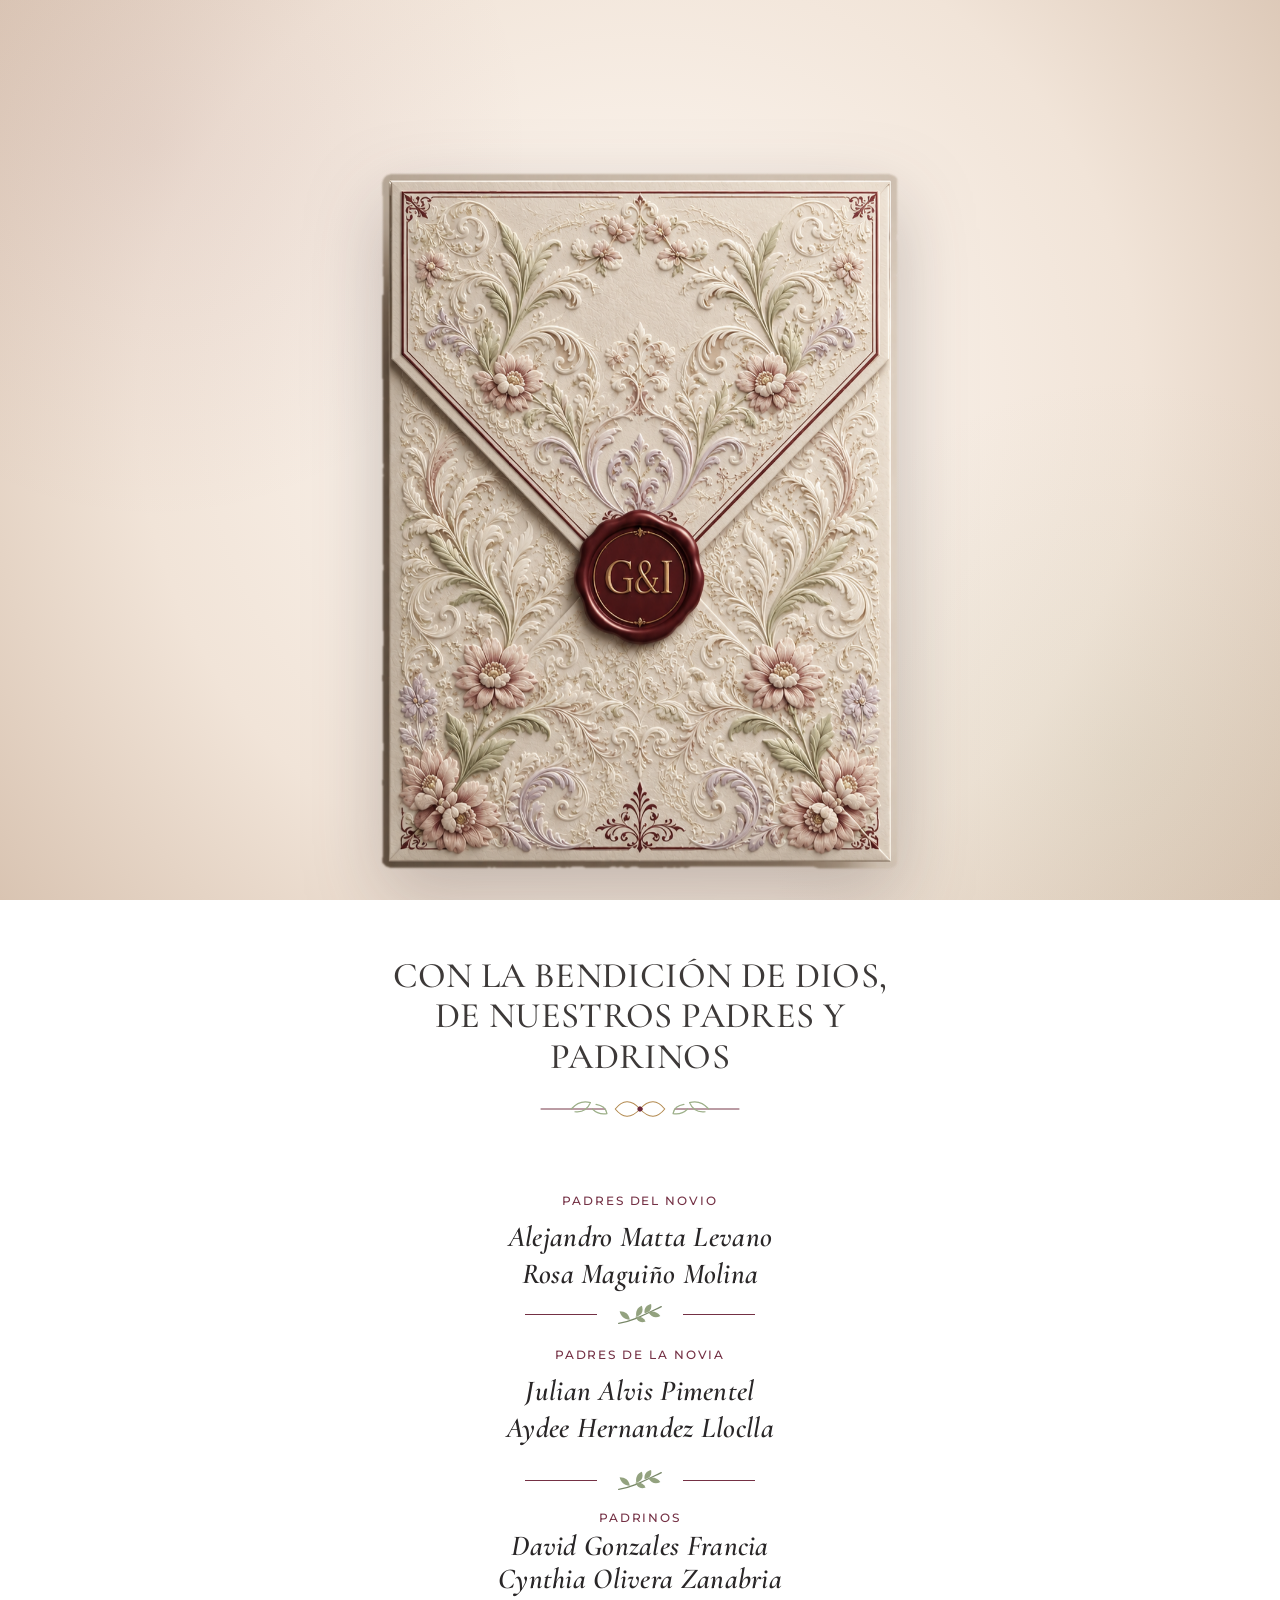
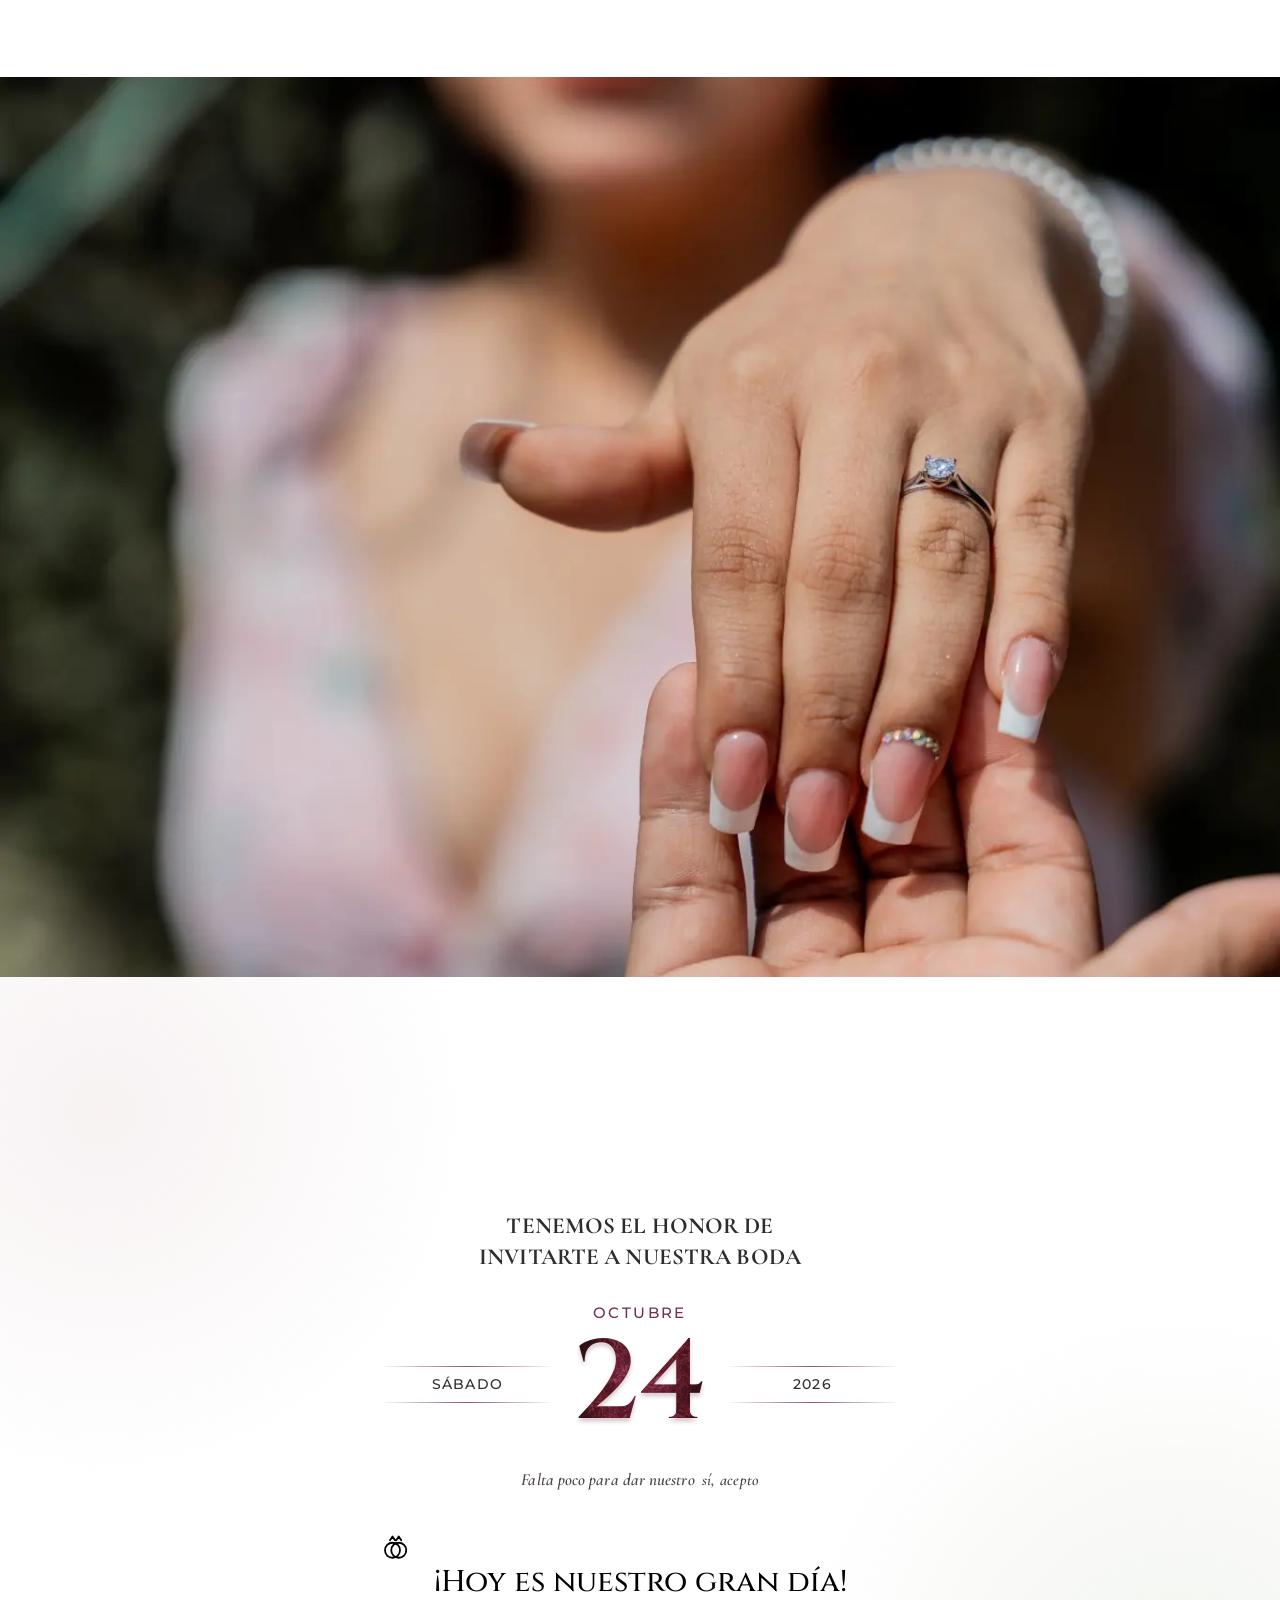
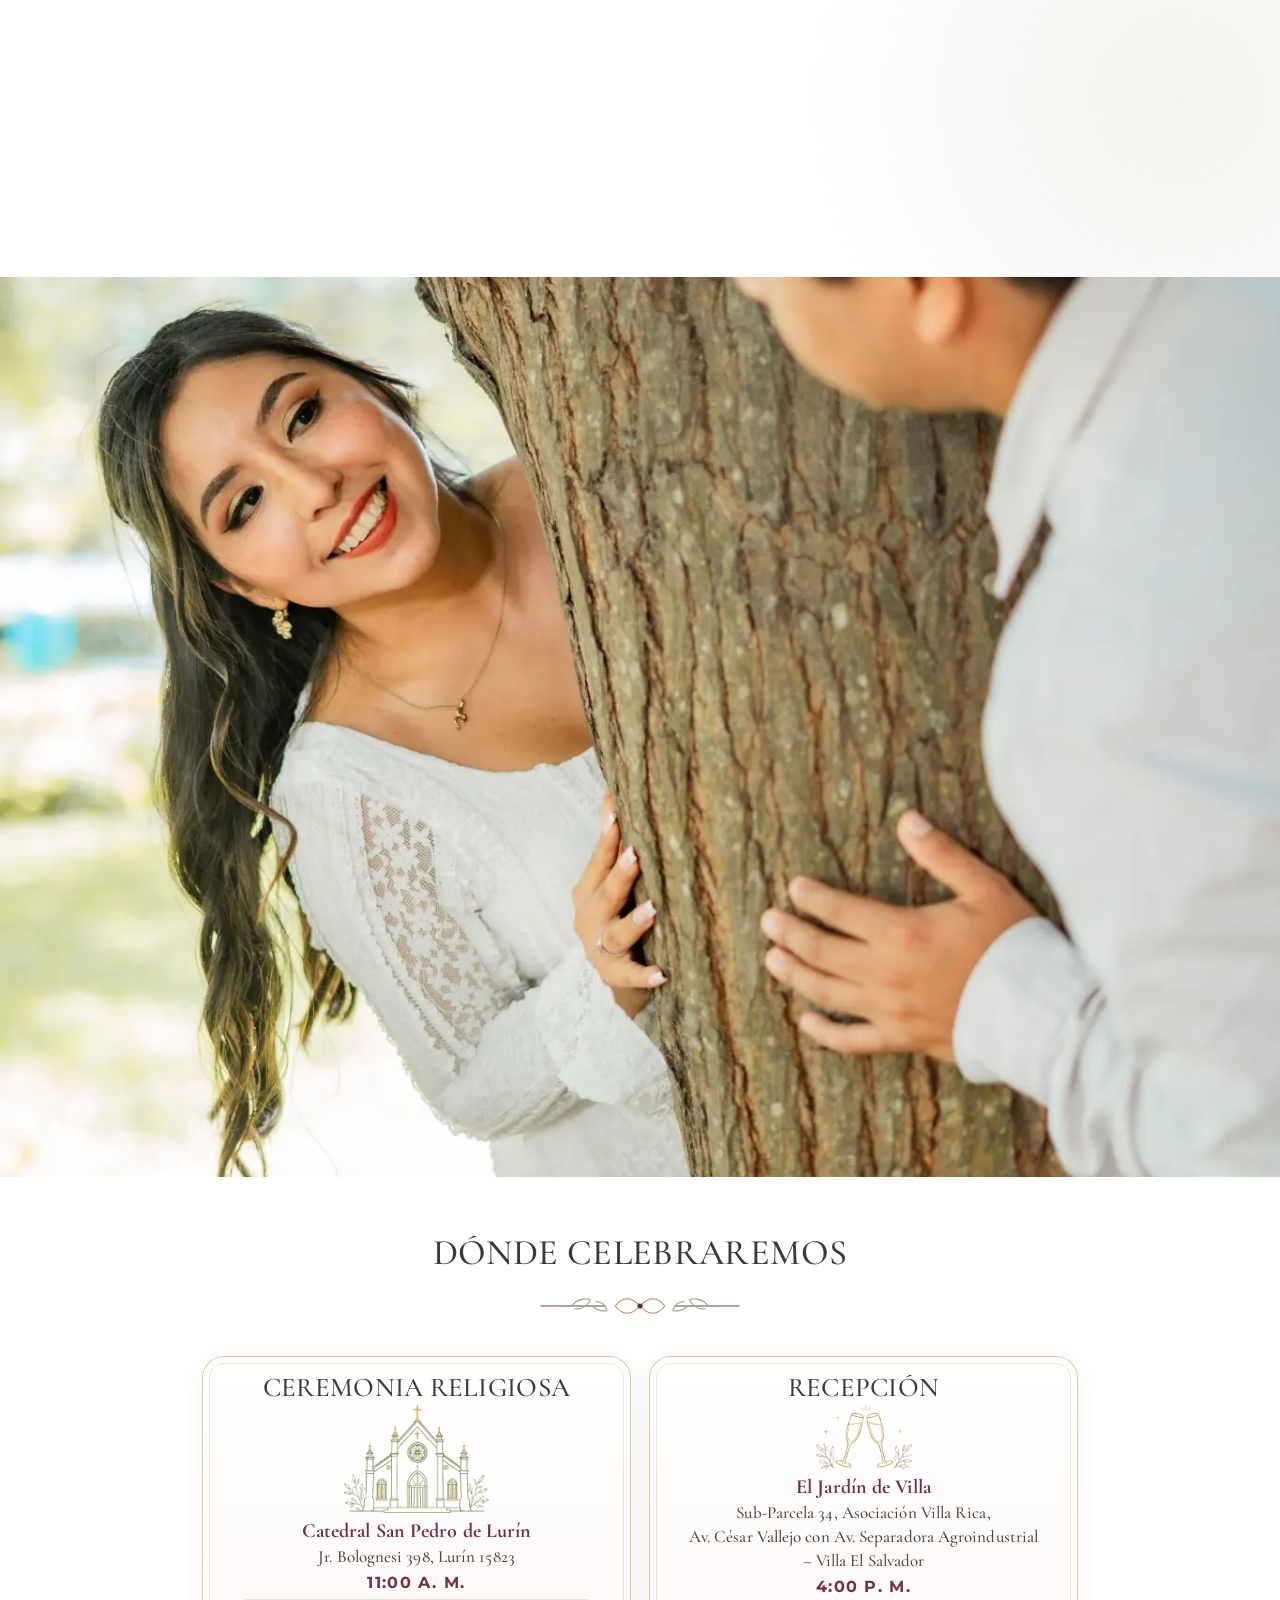
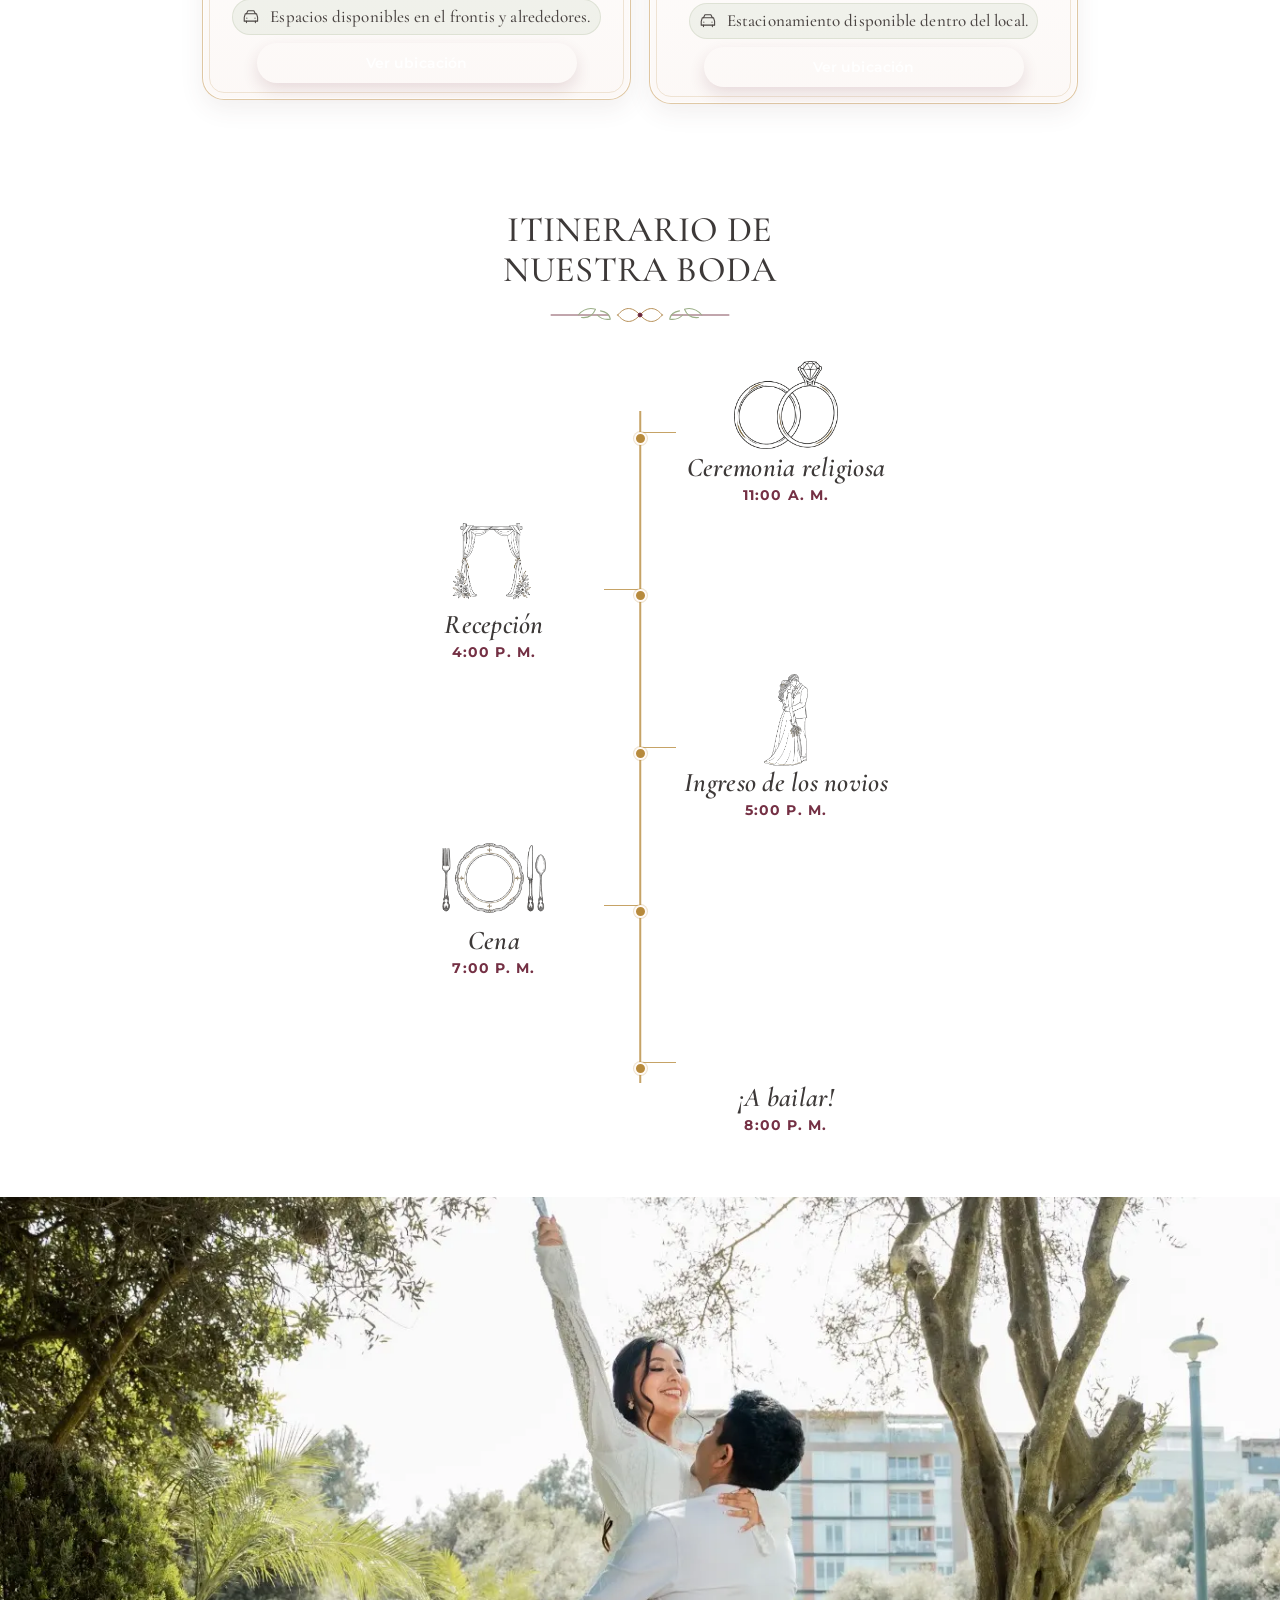
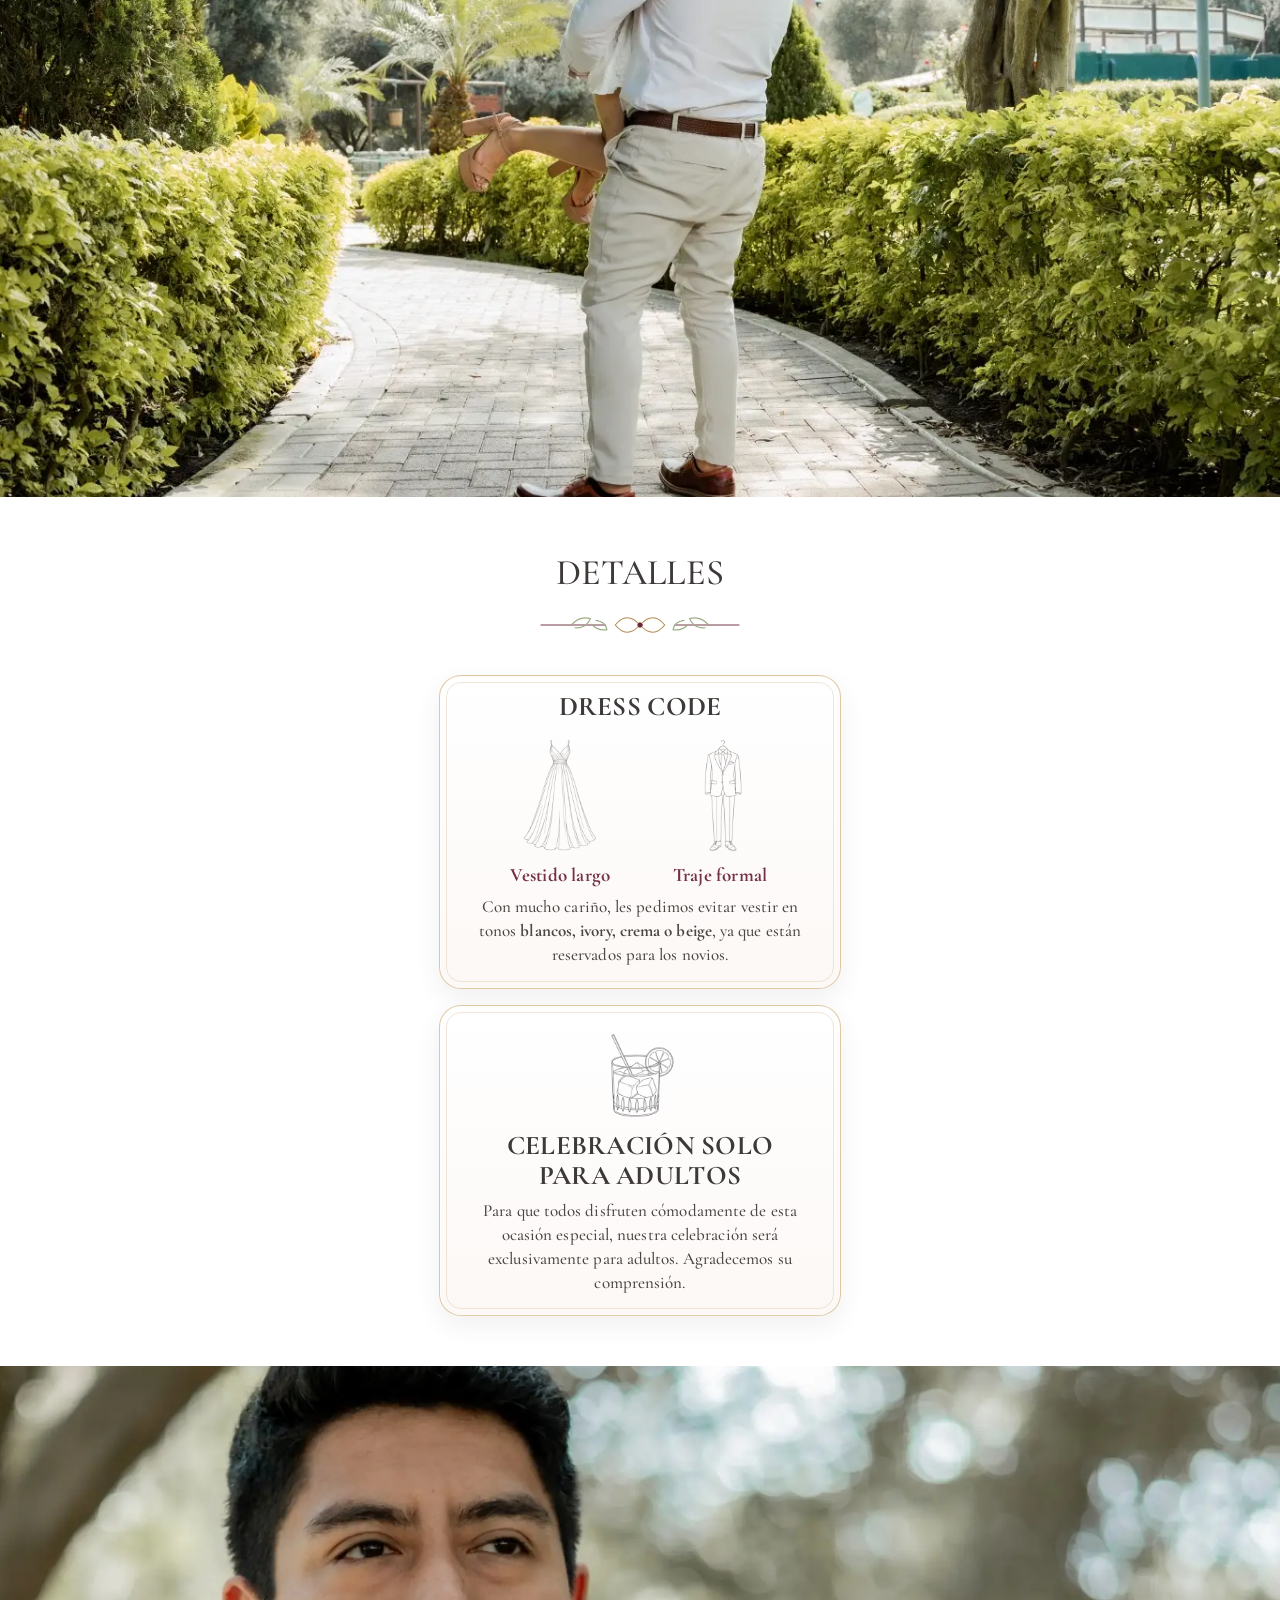
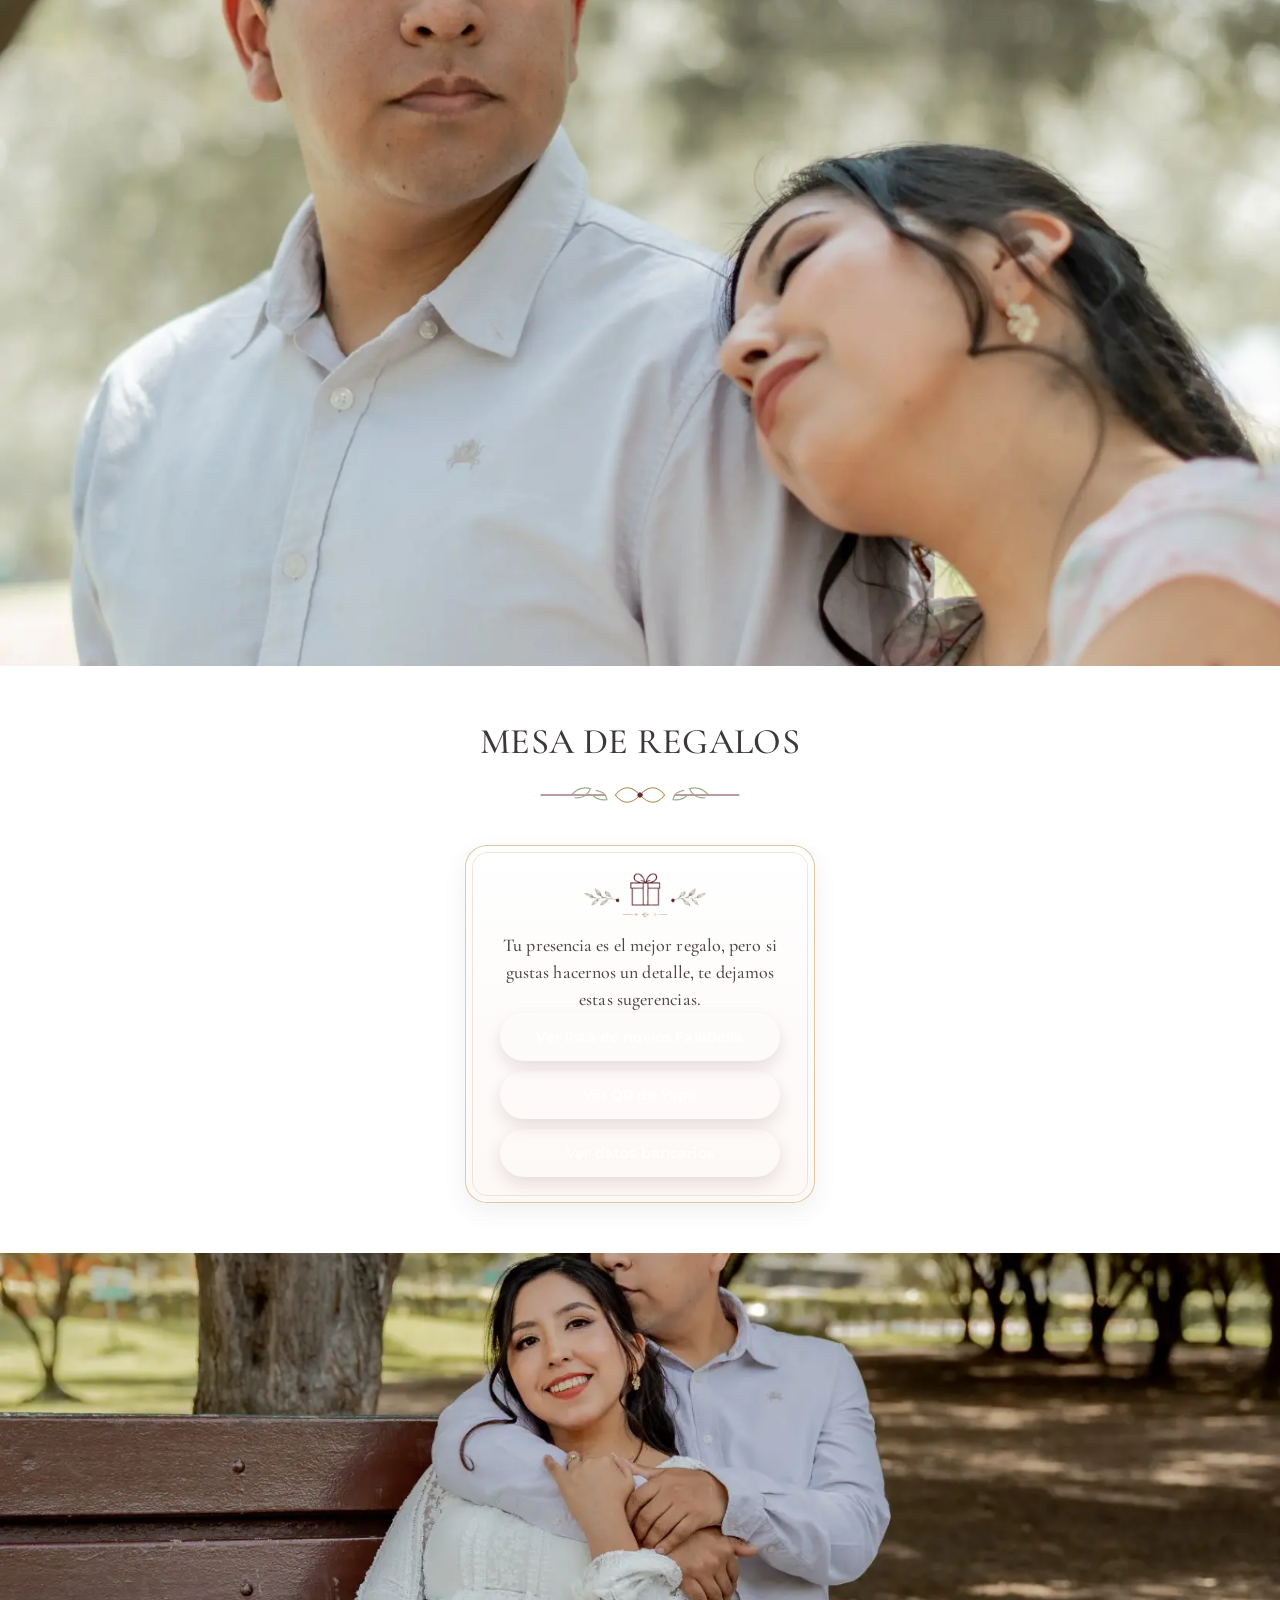
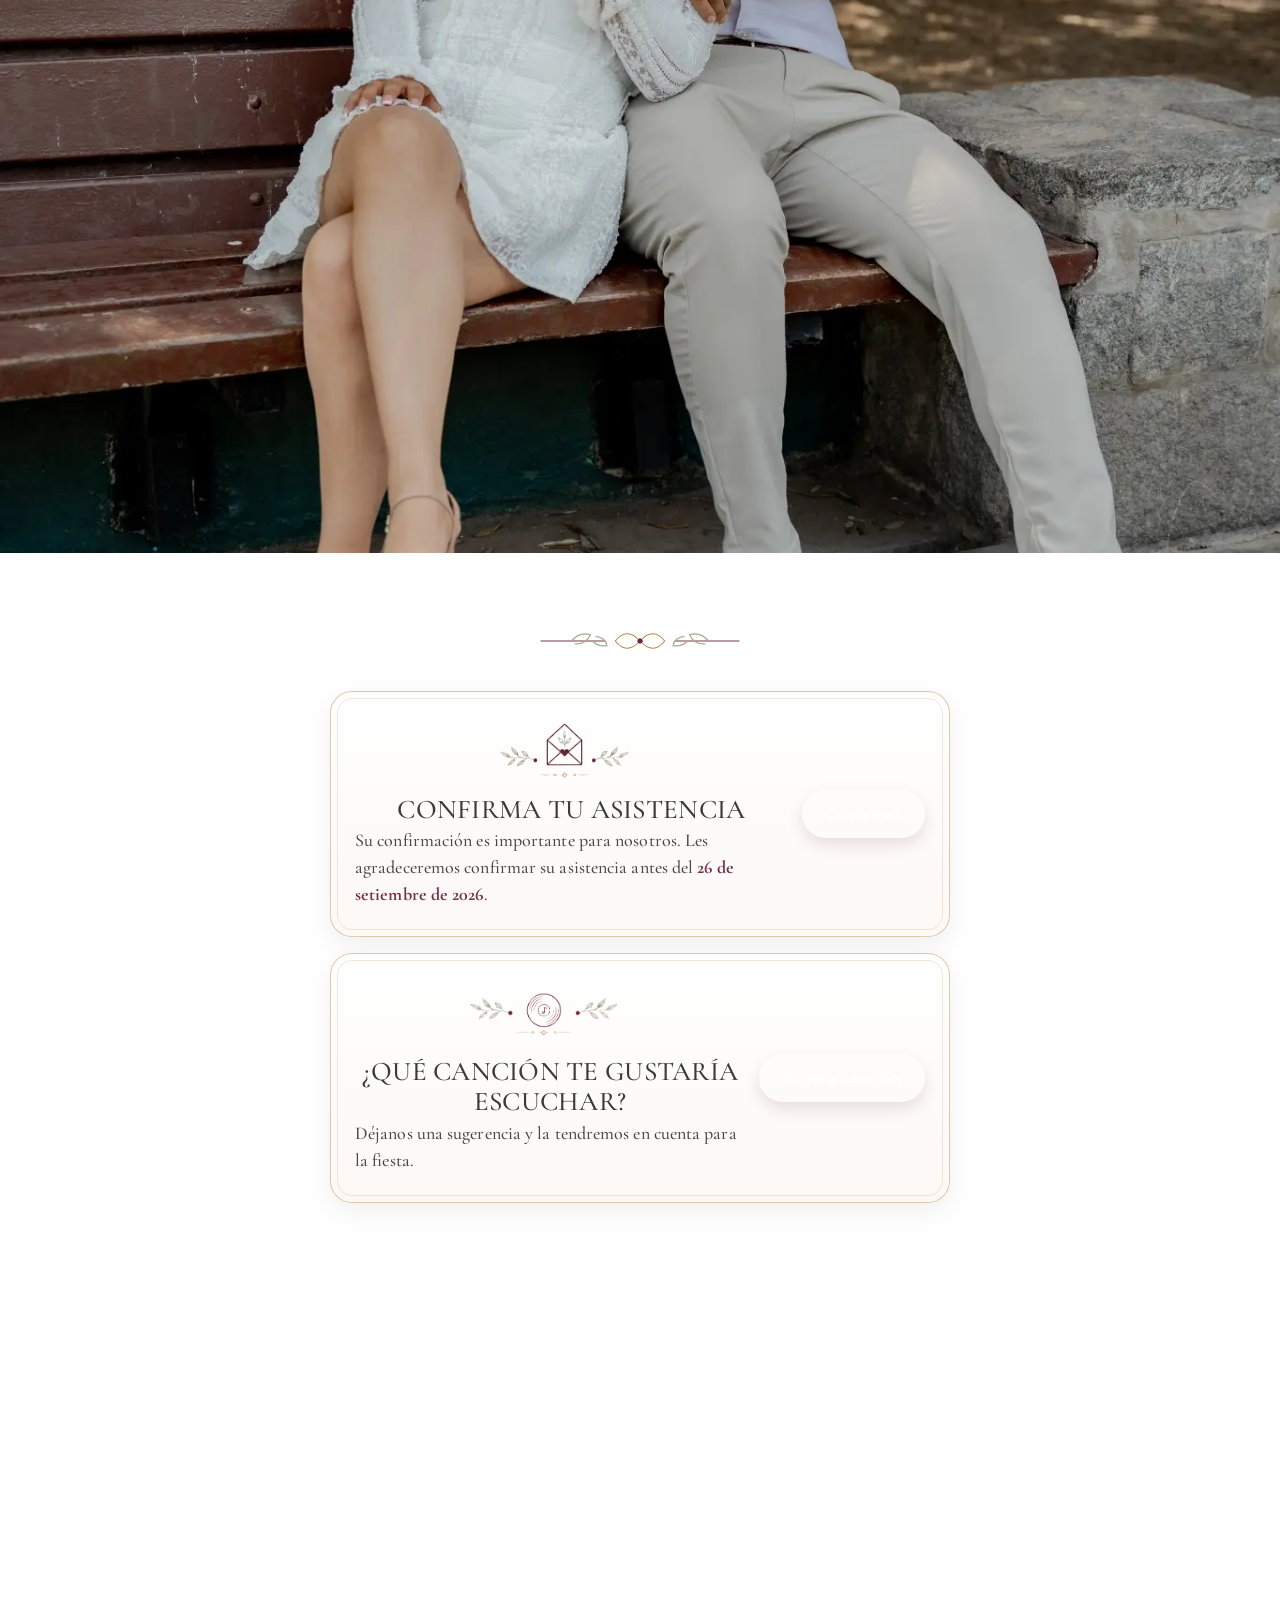
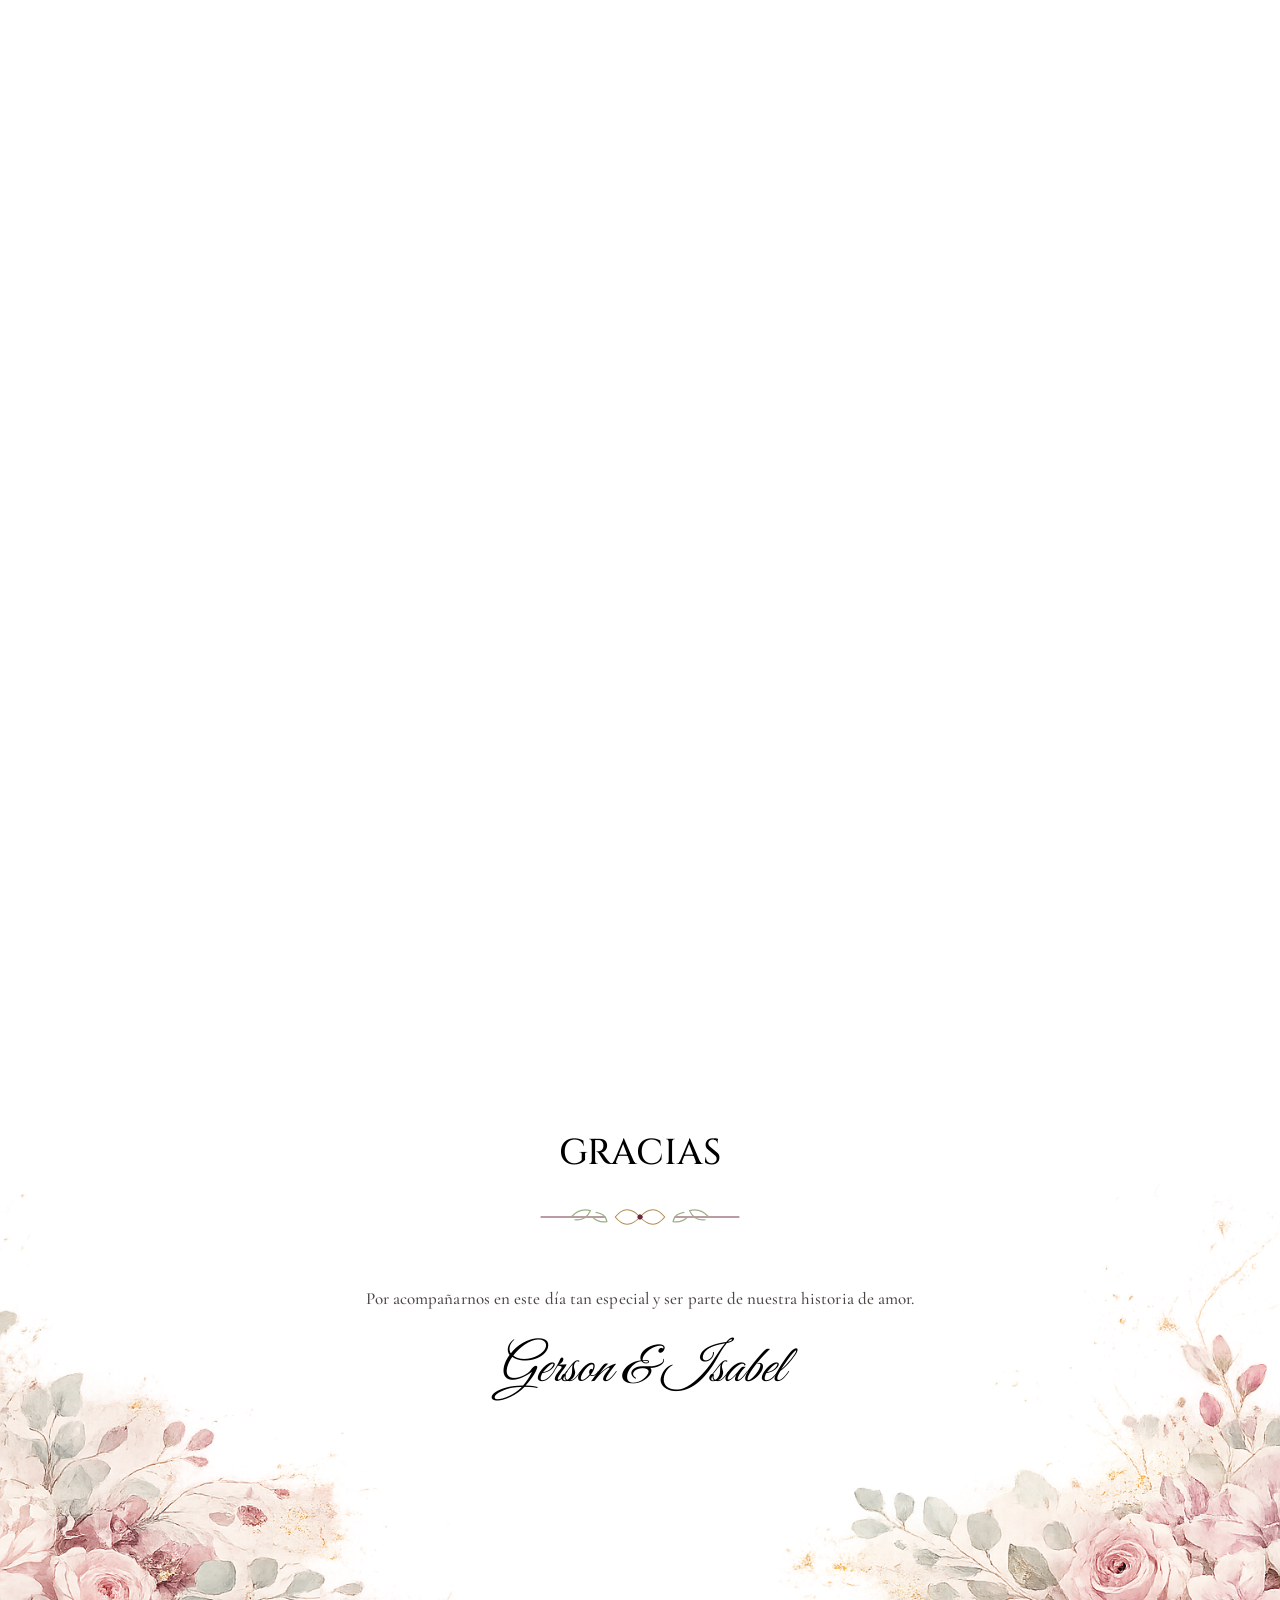
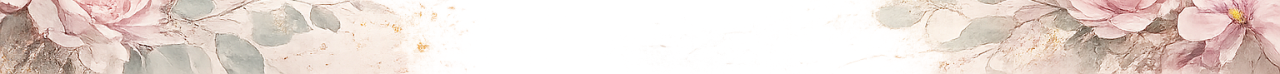
==== invitacion-v151.html @ ade7ba8b "Sincroniza la galería nítida y continua" ====
<!DOCTYPE html>
<html lang="es">
<head>
<meta charset="utf-8"/>
<meta content="width=device-width, initial-scale=1.0" name="viewport"/>
<title>
        Gerson &amp; Isabel | 24 de octubre de 2026
    </title>
<meta content="Invitación de boda de Gerson e Isabel. Celebremos juntos este 24 de octubre de 2026." name="description"/>
<meta content="#FAF7F5" name="theme-color"/>
<meta content="light" name="color-scheme"/>
<!-- Vista previa al compartir por WhatsApp y redes -->
<meta content="Gerson &amp; Isabel" property="og:title"/>
<meta content="¡Nos casamos! Acompáñanos este 24 de octubre de 2026." property="og:description"/>
<meta content="website" property="og:type"/>
<meta content="es_PE" property="og:locale"/>
<meta content="https://gmattamaguino-commits.github.io/boda-gerson-isabel/" property="og:url"/>
<meta content="https://gmattamaguino-commits.github.io/boda-gerson-isabel/img/portada-whatsapp-optimizada.jpg?v=5" property="og:image"/>
<meta content="https://gmattamaguino-commits.github.io/boda-gerson-isabel/img/portada-whatsapp-optimizada.jpg?v=5" property="og:image:secure_url"/>
<meta content="image/jpeg" property="og:image:type"/>
<meta content="1200" property="og:image:width"/>
<meta content="630" property="og:image:height"/>
<meta content="Invitación de boda de Gerson e Isabel" property="og:image:alt"/>
<!-- Vista previa para otras aplicaciones -->
<meta content="summary_large_image" name="twitter:card"/>
<meta content="Gerson &amp; Isabel" name="twitter:title"/>
<meta content="¡Nos casamos! Acompáñanos este 24 de octubre de 2026." name="twitter:description"/>
<meta content="https://gmattamaguino-commits.github.io/boda-gerson-isabel/img/portada-whatsapp-optimizada.jpg?v=5" name="twitter:image"/>
<!-- Ícono de la pestaña -->
<link href="img/favicon.png" rel="icon" type="image/png"/>
<!-- Optimización de fuentes -->
<link href="https://fonts.googleapis.com" rel="preconnect"/>
<link crossorigin="" href="https://fonts.gstatic.com" rel="preconnect"/>
<!-- Bootstrap -->
<link href="https://cdn.jsdelivr.net/npm/bootstrap@5.3.7/dist/css/bootstrap.min.css" rel="stylesheet"/>
<!-- Google Fonts -->
<link href="https://fonts.googleapis.com/css2?family=Cinzel:wght@400;500;600;700&amp;family=Cormorant+Garamond:wght@400;600;700&amp;family=Great+Vibes&amp;family=Lato:wght@300;400;700&amp;display=swap" rel="stylesheet"/>
<!-- Precarga de la apertura -->
<link
    rel="preload"
    as="image"
    href="img/sobre-cerrado-gi.png?v=33"
    fetchpriority="high"
>
<link
    rel="preload"
    as="image"
    href="img/sobre-abierto-gi.png?v=33"
    fetchpriority="high"
>
<!-- Estilos de la invitación -->
<link href="css/variables.css?v=166" rel="stylesheet">
<link href="css/style.css?v=160" rel="stylesheet">

<style>
/* v78 · Fotografía de página completa entre el ticket y la bendición */
.full-page-couple-photo {
    position: relative;
    width: 100%;
    height: 100vh;
    height: 100svh;
    min-height: 560px;
    margin: 0;
    padding: 0;
    overflow: hidden;
    background: #261711;
}
.full-page-couple-photo img {
    display: block;
    width: 100%;
    height: 100%;
    object-fit: cover;
    object-position: 50% 50%;
}

@media (max-width: 575.98px) {
    .full-page-couple-photo {
        min-height: 100svh;
    }
    .full-page-couple-photo img {
        object-position: 42% 50%;
    }
}
</style>
<!-- Página estable v151: Falabella, Yape y transferencia -->
<!-- v158 · Publicación consolidada de textos RSVP y estilos -->
<!-- v159 · Fecha RSVP sincronizada entre HTML y JavaScript -->
<!-- v160 · Párrafo RSVP continuo y título musical centrado -->
</head>
<body>
<!-- =========================================
     APERTURA CON DOS IMÁGENES
========================================= -->

<div
    class="envelope-intro"
    id="invitation-cover"
    aria-label="Abrir invitación de boda"
>
    <div class="envelope-swap">

        <!-- Imagen inicial: sobre cerrado -->
        <img
            class="envelope-image envelope-image-closed"
            src="img/sobre-cerrado-gi.png?v=33"
            alt="Sobre cerrado de la invitación de Gerson e Isabel"
            loading="eager"
            decoding="sync"
            fetchpriority="high"
            draggable="false"
        >

        <!-- Imagen posterior: sobre abierto -->
        <img
            class="envelope-image envelope-image-open"
            src="img/sobre-abierto-gi.png?v=33"
            alt="Sobre abierto de la invitación de Gerson e Isabel"
            loading="eager"
            decoding="sync"
            fetchpriority="high"
            draggable="false"
        >

        <!-- Mensaje colocado sobre la tarjeta de la imagen abierta -->
        <div
            class="envelope-welcome-message"
            id="invitation-welcome"
            aria-hidden="true"
        >
            <p class="welcome-invitation-text">
                Tenemos el honor de invitarte a
            </p>

            <h2 class="welcome-wedding-title">
                Nuestra boda
            </h2>
        </div>

        <!-- Área invisible sobre el sello G&I -->
        <button
            class="envelope-seal-button"
            id="open-invitation"
            type="button"
            aria-label="Abrir invitación"
            disabled
        >
            <span class="visually-hidden">
                Abrir invitación
            </span>
        </button>

        <p class="envelope-open-hint">
            Toca el sello G&amp;I para abrir
        </p>

    </div>
</div>
<div class="bg-fixed"></div>
<header aria-label="Portada de la invitación" class="hero">
<div class="overlay"></div>
<div class="hero-content"><h1>Gerson<span> &amp; </span>Isabel</h1><div class="hero-bottom-content"><div class="hero-audio-player" id="audio-player">
<audio id="wedding-audio" preload="metadata">
<source src="audio/nuestra-cancion.mp3" type="audio/mpeg"/>
</audio>
<button aria-label="Reproducir canción" class="hero-audio-play" id="audio-play-button" type="button">
<span class="play-icon">▶</span>
<span class="pause-icon">Ⅱ</span>
</button>
<div class="hero-audio-info">
<span class="hero-audio-label">
            Nuestra canción
        </span>
<div class="hero-audio-progress-row">
<span id="audio-current-time">
                00:00
            </span>
<input aria-label="Progreso de la canción" class="hero-audio-progress" id="audio-progress" max="100" min="0" step="0.1" type="range" value="0"/>
<span id="audio-duration">
                00:00
            </span>
</div>
</div>
<button aria-label="Silenciar canción" class="hero-audio-volume" id="audio-volume-button" type="button">
        ♫
    </button>
</div>
<a class="hero-scroll-hint" href="#bendicion" aria-label="Continuar hacia la bendición de la invitación">
<span>Desliza para descubrir nuestra invitación</span>
<span class="hero-scroll-arrow" aria-hidden="true">⌄</span>
</a>
</div>
</div>
</header>
<section class="family-section" id="bendicion">
<div class="container">
<p class="subtitle-section">UNIDOS POR EL AMOR</p>
<h2 class="title-section">Con la bendición de Dios, de nuestros padres y padrinos</h2>
<div class="divider-center"></div>
<div class="family-card">
<div class="parents-row">
<div class="parents-col">
<span class="parents-label">Padres del novio</span>
<span class="parents-name">Alejandro Matta Levano</span>
<span class="parents-name">Rosa Maguiño Molina</span>
</div>
<div class="parents-col">
<span class="parents-label">Padres de la novia</span>
<span class="parents-name">Julián Alvis Pimentel</span>
<span class="parents-name">Aydee Hernández Lloclla</span>
</div>
</div>
<div class="godparents-block">
<span class="parents-label">Padrinos</span>
<p class="godparents-name">
                    David Gonzales &amp; Cynthia Olivera
                </p>
</div>
</div>
</div>
</section>
<section class="story-photo story-photo--after-family" aria-label="Fotografía del anillo de compromiso">
<img
    src="img/foto-antes-cronograma.webp?v=110"
    alt="Anillo de compromiso de Gerson e Isabel"
    loading="lazy"
    decoding="async"
>
</section>
<section class="wedding-details" id="detalles-principales">
<div class="container wedding-details-container">
<p class="wedding-details-invitation">
        Tenemos el honor de<br>
        invitarte a nuestra boda
    </p>
<div class="wedding-calendar" aria-label="Sábado 24 de octubre de 2026">
<p class="wedding-calendar-month">Octubre</p>
<div class="wedding-calendar-date">
<span class="wedding-calendar-side">
<span class="wedding-calendar-line"></span>
<span>Sábado</span>
<span class="wedding-calendar-line"></span>
</span>
<strong>24</strong>
<span class="wedding-calendar-side">
<span class="wedding-calendar-line"></span>
<span>2026</span>
<span class="wedding-calendar-line"></span>
</span>
</div>
</div>
<p class="wedding-details-count-title">
        Falta poco para dar nuestro
        <span>sí, acepto</span>
    </p>
<div class="countdown">
<div class="time-box"><span id="days">0</span><small>Días</small></div>
<div class="time-box"><span id="hours">00</span><small>Horas</small></div>
<div class="time-box"><span id="minutes">00</span><small>Minutos</small></div>
<div class="time-box"><span id="seconds">00</span><small>Segundos</small></div>
</div>
<div class="guest-invitation-card" hidden="" id="guest-invitation-card">
<p class="guest-card-label">
        RESERVADO PARA
    </p>
<div class="guest-ticket">
    <div class="guest-ticket-name">
        <h3 id="guest-card-name"></h3>
    </div>
    <div class="guest-ticket-separator" aria-hidden="true"></div>
    <div class="guest-ticket-passes">
        <span class="guest-ticket-passes-label">PASES</span>
        <strong id="guest-card-passes"></strong>
    </div>
</div>
<p class="guest-card-welcome">Nos encantará celebrar este día contigo.</p>
<div class="guest-card-closing-ornament" aria-hidden="true">♡</div>
</div>
</div>
</section>
<section class="full-page-couple-photo" aria-label="Fotografía de Gerson e Isabel">
<img
    src="img/foto-antes-bendicion.webp?v=109"
    alt="Gerson e Isabel durante su sesión de preboda"
    loading="lazy"
    decoding="async"
>
</section>
<section class="lugares" id="lugares">
<div class="container">
<p class="subtitle-section">LUGARES</p>
<h2 class="title-section">Dónde celebraremos</h2>
<div class="divider-center"></div>
<div class="places-grid">
<article class="place-card">
<h3>Ceremonia religiosa</h3>
<div class="place-illustration place-illustration--church" aria-hidden="true">
<img src="[data-uri]" alt="" loading="lazy" decoding="async">
</div>
<p class="place-name">Catedral San Pedro de Lurín</p>
<p class="place-address">Jr. Bolognesi 398, Lurín 15823</p>
<p class="place-time">11:00 a. m.</p>
<p class="place-parking-note">
<svg class="inline-icon" viewBox="0 0 24 24" fill="none" stroke="currentColor" stroke-width="1.45" stroke-linecap="round" stroke-linejoin="round" aria-hidden="true"><path d="M3 14l1.5-5h15L21 14v5H3v-5Z"/><path d="M6 9l2-4h8l2 4M6 19v2M18 19v2M6.5 15h.01M17.5 15h.01"/></svg>
Espacios disponibles en el frontis y alrededores.
</p>
<div class="place-actions">
<a class="btn-place" href="https://www.google.com/maps/place/Catedral+San+Pedro+-+Di%C3%B3cesis+de+Lur%C3%ADn/@-12.2735759,-76.8710997,17z/data=!3m1!4b1!4m6!3m5!1s0x9105bd1e9d4dcfed:0xb13b9b8c07b903d9!8m2!3d-12.2735812!4d-76.8685248!16s%2Fg%2F12hm4xfvn?entry=ttu&amp;g_ep=EgoyMDI2MDcyOS4wIKXMDSoASAFQAw%3D%3D" rel="noopener noreferrer" target="_blank">Ver ubicación</a>
</div>
</article>
<article class="place-card">
<h3>Recepción</h3>
<div class="place-illustration place-illustration--toast" aria-hidden="true">
<img src="[data-uri]" alt="" loading="lazy" decoding="async">
</div>
<p class="place-name">El Jardín de Villa</p>
<p class="place-address">Sub-Parcela 34, Asociación Villa Rica,<br>Av. César Vallejo con Av. Separadora Agroindustrial – Villa El Salvador</p>
<p class="place-time">4:00 p. m.</p>
<p class="place-parking-note">
<svg class="inline-icon" viewBox="0 0 24 24" fill="none" stroke="currentColor" stroke-width="1.45" stroke-linecap="round" stroke-linejoin="round" aria-hidden="true"><path d="M3 14l1.5-5h15L21 14v5H3v-5Z"/><path d="M6 9l2-4h8l2 4M6 19v2M18 19v2M6.5 15h.01M17.5 15h.01"/></svg>
Estacionamiento disponible dentro del local.
</p>
<div class="place-actions">
<a class="btn-place" href="https://www.google.com/maps/place/EL+JARDIN+DE+VILLA/@-12.220302,-76.9538591,18.96z/data=!4m6!3m5!1s0x9105bb3d73804431:0x590118f0c9622e88!8m2!3d-12.2208564!4d-76.9530855!16s%2Fg%2F11fk3xxh4p" rel="noopener noreferrer" target="_blank">Ver ubicación</a>
</div>
</article>
</div>
</div>
</section>
<section class="cronograma" id="cronograma">
<div class="container">
<h2 class="title-section itinerary-title">Itinerario de<br>nuestra boda</h2>
<div class="divider-center"></div>
<div class="schedule-grid">
<article class="schedule-card schedule-card--right">
<img class="schedule-card-icon" src="img/itinerario-anillos-v102.webp" alt="" aria-hidden="true" loading="lazy" decoding="async">
<h3>Ceremonia religiosa</h3>
<p class="schedule-card-time">11:00 a. m.</p>
</article>
<article class="schedule-card schedule-card--left">
<img class="schedule-card-icon" src="img/itinerario-arco-v102.webp" alt="" aria-hidden="true" loading="lazy" decoding="async">
<h3>Recepción</h3>
<p class="schedule-card-time">4:00 p. m.</p>
</article>
<article class="schedule-card schedule-card--right">
<img class="schedule-card-icon" src="img/itinerario-pareja-v102.webp" alt="" aria-hidden="true" loading="lazy" decoding="async">
<h3>Ingreso de los novios</h3>
<p class="schedule-card-time">5:00 p. m.</p>
</article>
<article class="schedule-card schedule-card--left">
<img class="schedule-card-icon" src="img/itinerario-cena-v102.webp" alt="" aria-hidden="true" loading="lazy" decoding="async">
<h3>Cena</h3>
<p class="schedule-card-time">7:00 p. m.</p>
</article>
<article class="schedule-card schedule-card--right">
<img class="schedule-card-icon" src="img/itinerario-baile-v102.webp" alt="" aria-hidden="true" loading="lazy" decoding="async">
<h3>¡A bailar!</h3>
<p class="schedule-card-time">8:00 p. m.</p>
</article>
</div>
</div>
</section>
<section class="story-photo story-photo--after-itinerary" aria-label="Fotografía de Gerson e Isabel después del itinerario">
<img
    src="img/foto-despues-itinerario-v111.webp?v=20260826itinerario4"
    alt="Gerson sosteniendo a Isabel durante su sesión de preboda"
    loading="lazy"
    decoding="async"
>
</section>
<section class="dresscode" id="dresscode">
<div class="container">
<h2 class="title-section details-title">Detalles</h2>
<div class="divider-center"></div>
<div class="details-grid">
<article class="details-card">
<p class="details-eyebrow">DRESS CODE</p>
<div class="dresscode-choices" aria-label="Vestimenta sugerida">
<div class="dresscode-choice">
<span class="dresscode-figure dresscode-figure--dress" aria-hidden="true">
<img src="img/dresscode-vestido-v145.webp" alt="" loading="lazy" decoding="async">
</span>
<span class="dresscode-choice-label">Vestido largo</span>
</div>
<div class="dresscode-choice">
<span class="dresscode-figure dresscode-figure--suit" aria-hidden="true">
<img src="img/dresscode-traje-v145.webp" alt="" loading="lazy" decoding="async">
</span>
<span class="dresscode-choice-label">Traje formal</span>
</div>
</div>
<p>Con mucho cariño, les pedimos evitar vestir en tonos <strong>blancos, ivory, crema o beige</strong>, ya que están reservados para los novios.</p>
</article>
<article class="details-card">
<img class="details-illustration details-illustration--adults" src="img/celebracion-adultos-v105.webp" alt="" aria-hidden="true" loading="lazy" decoding="async">
<h3>CELEBRACIÓN SOLO<br>PARA ADULTOS</h3>
<p>Para que todos disfruten cómodamente de esta ocasión especial, nuestra celebración será exclusivamente para adultos. Agradecemos su comprensión.</p>
</article>
</div>
</div>
</section>
<section class="story-photo story-photo--after-details" aria-label="Fotografía de Gerson e Isabel después de los detalles">
<img
    src="img/foto-despues-detalles-v111.webp?v=111"
    alt="Isabel apoyada en el hombro de Gerson durante su sesión de preboda"
    loading="lazy"
    decoding="async"
>
</section>
<section class="regalo" id="regalo">
<div class="container">
<h2 class="title-section">Mesa de regalos</h2>
<div class="divider-center"></div>
<div class="regalo-grid">
<article class="regalo-card gift-card gift-accordion" id="gift-card">
<div aria-hidden="true" class="regalo-icon"><svg class="line-icon" viewBox="0 0 24 24" fill="none" stroke="currentColor" stroke-width="1.45" stroke-linecap="round" stroke-linejoin="round" aria-hidden="true"><rect x="3" y="5" width="18" height="14" rx="2"/><path d="M3 9h18M8 15h3"/><path d="M15.5 13.5c-1.8-2-4.2 1-1.2 3l1.2.8 1.2-.8c3-2 0-5-1.2-3Z"/></svg></div>
<div class="regalo-content">
<p>Tu presencia es el mejor regalo, pero si gustas hacernos un detalle, te dejamos estas sugerencias.</p>
</div>
<div class="gift-option-buttons">
<a class="btn-form gift-option-button" href="https://www.noviosfalabella.com.pe/public/prodSubCatTodasCategoriasCl.do?codigoEvento=738096&amp;dvEvento=08&amp;retencionEvento=S" target="_blank" rel="noopener noreferrer">
                Ver lista de novios Falabella
            </a>
<button class="btn-form gift-option-button" id="gift-yape-button" type="button" aria-controls="yape-modal" aria-expanded="false">
                Ver QR de Yape
            </button>
<button class="btn-form gift-data-button" id="gift-data-button" type="button" aria-controls="gift-account-details" aria-expanded="false">
                Ver datos bancarios
            </button>
</div>
<div class="gift-account-details" id="gift-account-details" aria-hidden="true">
<div class="gift-details-inner">
<div class="gift-details-divider" aria-hidden="true"></div>
<h3>Datos para transferencia</h3>
<p class="gift-bank-name">BCP</p>
<div class="gift-account-row">
<div class="gift-account-text">
<span class="gift-account-label">Número de cuenta</span>
<strong>19493192474010</strong>
</div>
<button class="gift-copy-button" type="button" data-copy-value="19493192474010" aria-label="Copiar número de cuenta">
<span aria-hidden="true">Copiar</span>
</button>
</div>
<div class="gift-account-row">
<div class="gift-account-text">
<span class="gift-account-label">CCI</span>
<strong>00219419319247401098</strong>
</div>
<button class="gift-copy-button" type="button" data-copy-value="00219419319247401098" aria-label="Copiar CCI">
<span aria-hidden="true">Copiar</span>
</button>
</div>
<p class="gift-account-holder"><span>Titular</span><strong>Isabel Alvis</strong></p>
<p class="gift-copy-status" id="gift-copy-status" role="status" aria-live="polite"></p>
<button class="gift-back-button" id="gift-back-button" type="button">
                Ocultar datos
            </button>
</div>
</div>
</article>
</div>
</div>
</section>
<div class="gift-yape-modal" id="yape-modal" role="dialog" aria-modal="true" aria-labelledby="yape-modal-title" aria-hidden="true" hidden>
<button class="gift-yape-backdrop" type="button" data-yape-close aria-label="Cerrar ventana de Yape"></button>
<div class="gift-yape-dialog" role="document">
<div class="gift-yape-content">
<button class="gift-yape-close" id="gift-yape-close" type="button" data-yape-close aria-label="Cerrar">
<span aria-hidden="true">×</span>
</button>
<h3 id="yape-modal-title">Yape</h3>
<img class="gift-yape-qr" src="img/yape-qr-isabel-v148.png?v=149" alt="Código QR de Yape de Isabel Alvis" loading="eager" decoding="async" width="720" height="745">
<p>Yape a nombre de <strong>Isabel Alvis</strong></p>
</div>
</div>
</div>

<section class="story-photo story-photo--after-gifts" aria-label="Fotografía de Gerson e Isabel antes de la confirmación">
<img
    src="img/foto-entre-regalos-rsvp-v156.webp?v=156"
    alt="Gerson besando a Isabel mientras están sentados juntos en una banca del parque"
    loading="lazy"
    decoding="async"
    width="1365"
    height="2048"
>
</section>
<section class="rsvp" id="rsvp">
<div class="container">
<!-- v155 · Encabezado RSVP retirado; se conservan los cuadros. -->
<div class="divider-center"></div>

<div class="form-cta rsvp-confirm-card">
<div class="rsvp-confirm-content">
<h3>
            Confirma tu asistencia
        </h3>
<p>Su confirmación es importante para nosotros. Les agradeceremos confirmar su asistencia antes del <strong class="rsvp-deadline">26 de setiembre de 2026</strong>.</p>
<p class="rsvp-form-warning" hidden="" id="rsvp-form-warning">
            Abre el enlace personalizado que recibiste
            para confirmar tu asistencia.
        </p>
</div>
<a class="btn-form" href="#" id="rsvp-form-button" rel="noopener noreferrer" target="_blank">
        Confirmar
    </a>
</div>
<div class="form-cta rsvp-song-card">
<div class="rsvp-song-content">
<h3>
                    ¿Qué canción te gustaría escuchar?
                </h3>
<p>
                    Déjanos una sugerencia y la tendremos en cuenta para la fiesta.
                </p>
</div>
<a class="btn-form" href="https://docs.google.com/forms/d/e/1FAIpQLSe6MJg2xiOGVkVqOeCAp7S0diQTWPH5PskBaF_kjnglJaM5cw/viewform" rel="noopener noreferrer" target="_blank">
                Sugerir canción
            </a>
</div>
</div>
</section>
<section class="galeria" id="galeria">
<div class="container">
<p class="subtitle-section">GALERÍA</p>
<h2 class="title-section">Momentos que atesoramos</h2>
<div class="divider-center"></div>
<div class="gallery-grid">
<div class="gallery-item gallery-featured" data-full="img/galeria-01-full.webp?v=20260826horizontal6" onclick="openLightbox(this)">
<img alt="Gerson e Isabel durante su sesión preboda" decoding="async" loading="lazy" src="img/galeria-01-full.webp?v=20260826horizontal6" width="1365" height="910"/>
</div>
<div class="gallery-item" data-full="img/galeria-02-full.webp" onclick="openLightbox(this)">
<img alt="Gerson e Isabel compartiendo un momento especial" decoding="async" loading="lazy" src="img/galeria-02-thumb.webp" width="720" height="481"/>
</div>
<div class="gallery-item" data-full="img/galeria-03-full.webp" onclick="openLightbox(this)">
<img alt="Gerson e Isabel en una fotografía romántica" decoding="async" loading="lazy" src="img/galeria-03-thumb.webp" width="720" height="481"/>
</div>
<div class="gallery-item gallery-portrait" data-full="img/galeria-04-full.webp" onclick="openLightbox(this)">
<img alt="Retrato en blanco y negro de Gerson e Isabel" decoding="async" loading="lazy" src="img/galeria-04-thumb.webp" width="479" height="720"/>
</div>
<div class="gallery-item gallery-portrait" data-full="img/galeria-05-full.webp" onclick="openLightbox(this)">
<img alt="Retrato de Gerson e Isabel bajo la lámpara del salón" decoding="async" loading="lazy" src="img/galeria-05-thumb.webp" width="481" height="720"/>
</div>
<div class="gallery-item" data-full="img/galeria-06-full.webp" onclick="openLightbox(this)">
<img alt="Gerson e Isabel celebrando su historia" decoding="async" loading="lazy" src="img/galeria-06-thumb.webp" width="720" height="480"/>
</div>
<div class="gallery-item" data-full="img/galeria-07-full.webp" onclick="openLightbox(this)">
<img alt="Gerson e Isabel durante su sesión preboda" decoding="async" loading="lazy" src="img/galeria-07-thumb.webp" width="720" height="480"/>
</div>
</div>
</div>
</section>
<section class="gracias">
<div class="gracias-content">
<h2 class="gracias-title">Gracias</h2>
<div class="divider-center"></div>
<p class="gracias-text">
            Por acompañarnos en este día tan especial y ser parte de
            nuestra historia de amor.
        </p>
<p class="gracias-names">Gerson &amp; Isabel</p>
</div>
<img alt="" aria-hidden="true" class="gracias-floral" decoding="async" loading="lazy" src="img/gracias-floral.png"/>
</section>

<!-- Hojas decorativas después del hero -->
<div
    id="leaf-overlay"
    class="leaf-overlay"
    aria-hidden="true"
></div>
<script src="https://cdn.jsdelivr.net/npm/bootstrap@5.3.7/dist/js/bootstrap.bundle.min.js"></script>
<script src="js/script.js?v=160"></script>
</body>
</html>
---- css/variables.css ----
@import url("https://fonts.googleapis.com/css2?family=Cormorant+Garamond:ital,wght@0,500;1,500;1,600&family=Montserrat:wght@500;600&display=swap");

/*=========================================
RESET
=========================================*/

*{
    margin:0;
    padding:0;
    box-sizing:border-box;
}

/* =====================================================
   v38 — DRESS CODE, SEPARADORES Y LÍNEA TEMPORAL
   Ajustes aislados: no modifican la geometría del resto.
===================================================== */

/* Separadores superpuestos: decoran sin añadir altura. */
.family-section,
.cronograma,
.lugares,
.dresscode,
.rsvp{
    position:relative;
}

.family-section::before,
.cronograma::before,
.lugares::before,
.dresscode::before,
.rsvp::before{
    content:"❦";
    position:absolute;
    top:0;
    left:50%;
    z-index:4;
    width:min(210px, 52vw);
    height:24px;
    transform:translate(-50%, -50%);
    display:flex;
    align-items:center;
    justify-content:center;
    color:rgba(178,137,78,.78);
    font-family:Georgia, serif;
    font-size:15px;
    line-height:1;
    background:
        linear-gradient(90deg,
            rgba(178,137,78,0) 0,
            rgba(178,137,78,.48) 34%,
            transparent 34%,
            transparent 66%,
            rgba(178,137,78,.48) 66%,
            rgba(178,137,78,0) 100%);
    pointer-events:none;
}

/* Cronograma horizontal en escritorio. */
.cronograma .schedule-grid{
    position:relative;
    isolation:isolate;
    overflow:visible;
}

.cronograma .schedule-grid::before{
    content:"";
    position:absolute;
    z-index:0;
    top:50%;
    left:4%;
    right:4%;
    height:1px;
    transform:translateY(-50%);
    background:linear-gradient(90deg,
        transparent,
        rgba(178,137,78,.62) 8%,
        rgba(178,137,78,.62) 92%,
        transparent);
    pointer-events:none;
}

.cronograma .schedule-card{
    position:relative;
    z-index:1;
}

.cronograma .schedule-card::after{
    content:"";
    position:absolute;
    top:50%;
    left:50%;
    z-index:-1;
    width:11px;
    height:11px;
    transform:translate(-50%, -50%);
    border:2px solid rgba(178,137,78,.9);
    border-radius:50%;
    background:#fffaf7;
    box-shadow:0 0 0 5px rgba(255,250,247,.92);
    pointer-events:none;
}

/* Dress Code: mismo alto y cambio de cara en la misma coordenada. */
.dresscode .dresscode-grid{
    align-items:stretch !important;
}

.dresscode .dresscode-card.flip-card,
.dresscode .dresscode-card.flip-card.reveal,
.dresscode .dresscode-card.flip-card.visible,
.dresscode .dresscode-card.flip-card.is-visible{
    position:relative !important;
    width:100% !important;
    height:320px !important;
    min-height:320px !important;
    margin:0 !important;
    padding:0 !important;
    opacity:1 !important;
    transform:none !important;
    background:transparent !important;
    border:0 !important;
    border-radius:0 !important;
    box-shadow:none !important;
    overflow:hidden !important;
    cursor:pointer;
    touch-action:pan-y;
}

.dresscode .dresscode-card.flip-card::before,
.dresscode .dresscode-card.flip-card::after{
    content:none !important;
}

.dresscode .dresscode-card.flip-card .flip-card-inner,
.dresscode .dresscode-card.flip-card.is-flipped .flip-card-inner{
    position:relative !important;
    width:100% !important;
    height:100% !important;
    min-height:0 !important;
    margin:0 !important;
    padding:0 !important;
    transform:none !important;
    transition:none !important;
}

.dresscode .dresscode-card.flip-card .flip-card-front,
.dresscode .dresscode-card.flip-card .flip-card-back{
    position:absolute !important;
    inset:0 !important;
    width:100% !important;
    height:100% !important;
    min-height:0 !important;
    margin:0 !important;
    box-sizing:border-box !important;
    display:flex !important;
    flex-direction:column !important;
    align-items:center !important;
    justify-content:center !important;
    transform:none !important;
    backface-visibility:visible !important;
    transition:opacity .28s ease, visibility .28s ease !important;
}

.dresscode .dresscode-card.flip-card .flip-card-front{
    z-index:2 !important;
    opacity:1 !important;
    visibility:visible !important;
    pointer-events:auto !important;
}

.dresscode .dresscode-card.flip-card .flip-card-back{
    z-index:1 !important;
    opacity:0 !important;
    visibility:hidden !important;
    pointer-events:none !important;
}

.dresscode .dresscode-card.flip-card.is-flipped .flip-card-front{
    z-index:1 !important;
    opacity:0 !important;
    visibility:hidden !important;
    pointer-events:none !important;
}

.dresscode .dresscode-card.flip-card.is-flipped .flip-card-back{
    z-index:2 !important;
    opacity:1 !important;
    visibility:visible !important;
    pointer-events:auto !important;
}

/* Línea temporal vertical en móvil, sin cambiar las demás secciones. */
@media(max-width:768px){
    .cronograma .schedule-grid::before{
        top:18px;
        bottom:18px;
        left:20px;
        right:auto;
        width:1px;
        height:auto;
        transform:none;
        background:linear-gradient(180deg,
            transparent,
            rgba(178,137,78,.65) 6%,
            rgba(178,137,78,.65) 94%,
            transparent);
    }

    .cronograma .schedule-card{
        margin-left:42px;
        width:calc(100% - 42px);
    }

    .cronograma .schedule-card::after{
        top:50%;
        left:-22px;
        z-index:2;
        width:10px;
        height:10px;
        box-shadow:0 0 0 5px rgba(255,250,247,.94);
    }

    .dresscode .dresscode-card.flip-card,
    .dresscode .dresscode-card.flip-card.reveal,
    .dresscode .dresscode-card.flip-card.visible,
    .dresscode .dresscode-card.flip-card.is-visible{
        height:300px !important;
        min-height:300px !important;
    }
}

/* =====================================================
   v43 — APERTURA ANIMADA CONSERVANDO LA CARTA ORIGINAL
===================================================== */
.envelope-intro .envelope-swap{
    perspective:1200px;
    transform-style:preserve-3d;
}

.envelope-intro.is-opening .envelope-swap{
    animation:envelopeOpeningGesture .72s cubic-bezier(.22,.75,.25,1) both;
}

.envelope-intro.is-opening .envelope-image-closed{
    visibility:visible;
    animation:closedEnvelopeOpening .68s cubic-bezier(.3,.7,.3,1) both !important;
    transform-origin:50% 56%;
    will-change:transform, opacity, filter;
}

.envelope-intro.is-opening .envelope-image-open{
    visibility:visible;
    animation:openEnvelopeReveal .72s cubic-bezier(.22,.75,.25,1) both !important;
    transform-origin:50% 56%;
    will-change:transform, opacity, filter;
}

.envelope-intro.is-opening .envelope-seal-button,
.envelope-intro.is-opening .envelope-open-hint{
    opacity:0;
    pointer-events:none;
    transition:opacity .18s ease;
}

.envelope-intro.is-open .envelope-image-closed{
    opacity:0 !important;
    visibility:hidden;
}

.envelope-intro.is-open .envelope-image-open{
    opacity:1 !important;
    visibility:visible;
    transform:none !important;
}

.envelope-intro.is-open .envelope-welcome-message{
    animation:welcomeCardReveal .55s .08s cubic-bezier(.22,.75,.25,1) both;
}

@keyframes envelopeOpeningGesture{
    0%{ transform:translateY(0) scale(1); }
    38%{ transform:translateY(7px) scale(.985); }
    100%{ transform:translateY(-4px) scale(1.008); }
}

@keyframes closedEnvelopeOpening{
    0%{ opacity:1; filter:brightness(1); }
    45%{ opacity:1; filter:brightness(.98); }
    100%{ opacity:0; filter:brightness(1.04); }
}

@keyframes openEnvelopeReveal{
    0%,28%{ opacity:0; filter:blur(1.5px) brightness(1.04); }
    100%{ opacity:1; filter:blur(0) brightness(1); }
}

@keyframes welcomeCardReveal{
    from{ opacity:0; transform:translate(-50%, calc(-50% + 10px)) scale(.98); }
    to{ opacity:1; transform:translate(-50%,-50%) scale(1); }
}

@media(prefers-reduced-motion:reduce){
    .envelope-intro.is-opening .envelope-swap,
    .envelope-intro.is-opening .envelope-image-closed,
    .envelope-intro.is-opening .envelope-image-open,
    .envelope-intro.is-open .envelope-welcome-message{
        animation:none !important;
    }
}

/* =====================================================
   v46 — CIERRE FINAL CENTRADO
===================================================== */
.gracias,
.gracias .gracias-content{
    text-align:center !important;
}

.gracias .gracias-content{
    display:flex !important;
    flex-direction:column !important;
    align-items:center !important;
    justify-content:center !important;
}

.gracias .gracias-title,
.gracias .gracias-text,
.gracias .gracias-names,
.gracias .divider-center{
    width:100%;
    margin-left:auto !important;
    margin-right:auto !important;
    text-align:center !important;
}

.gracias .gracias-title{
    text-transform:uppercase;
}

.gracias .gracias-text{
    max-width:680px;
    text-align:center !important;
}

/* =====================================================
   v48 — MICROANIMACIONES ELEGANTES
===================================================== */

/* 1. Separadores: la línea se dibuja desde el centro. */
.divider-center.reveal{
    transform:none !important;
    background-size:0 100% !important;
    background-position:center !important;
    background-repeat:no-repeat !important;
    transition:background-size .85s cubic-bezier(.2,.75,.25,1), opacity .45s ease !important;
}

.divider-center.reveal.is-visible{
    background-size:100% 100% !important;
}

.divider-center.reveal::before{
    opacity:0;
    transform:translate(-50%,-52%) scale(.65);
    transition:opacity .35s .48s ease, transform .45s .48s cubic-bezier(.2,.8,.25,1.25);
}

.divider-center.reveal.is-visible::before{
    opacity:1;
    transform:translate(-50%,-52%) scale(1);
}

/* 3. La línea temporal se completa al entrar en pantalla. */
.cronograma .schedule-grid::before{
    clip-path:none;
}

.cronograma .schedule-grid.timeline-animated .schedule-card{
    animation:timelineCardArrival .52s cubic-bezier(.22,.7,.25,1) both;
}

.cronograma .schedule-grid.timeline-animated .schedule-card:nth-child(1){ animation-delay:.10s; }
.cronograma .schedule-grid.timeline-animated .schedule-card:nth-child(2){ animation-delay:.36s; }
.cronograma .schedule-grid.timeline-animated .schedule-card:nth-child(3){ animation-delay:.62s; }
.cronograma .schedule-grid.timeline-animated .schedule-card:nth-child(4){ animation-delay:.88s; }
.cronograma .schedule-grid.timeline-animated .schedule-card:nth-child(5){ animation-delay:1.14s; }

@keyframes timelineCardArrival{
    from{ opacity:0; transform:translateY(10px); }
    to{ opacity:1; transform:translateY(0); }
}

/* 4. Colores del Dress Code en cascada al voltear. */
.dresscode-card.flip-card.is-flipped .color-item{
    animation:dressColorArrival .42s cubic-bezier(.2,.8,.25,1) both;
}

.dresscode-card.flip-card.is-flipped .color-item:nth-child(1){ animation-delay:.09s; }
.dresscode-card.flip-card.is-flipped .color-item:nth-child(2){ animation-delay:.16s; }
.dresscode-card.flip-card.is-flipped .color-item:nth-child(3){ animation-delay:.23s; }
.dresscode-card.flip-card.is-flipped .color-item:nth-child(4){ animation-delay:.30s; }

@keyframes dressColorArrival{
    from{ opacity:0; transform:translateY(7px) scale(.97); }
    to{ opacity:1; transform:translateY(0) scale(1); }
}

/* 8. Cierre final en tres tiempos. */
.gracias-content.reveal.is-visible .gracias-title{
    animation:finalMessageArrival .62s ease both;
}

.gracias-content.reveal.is-visible .gracias-text{
    animation:finalMessageArrival .62s .18s ease both;
}

.gracias-content.reveal.is-visible .gracias-names{
    animation:finalNamesArrival .72s .38s cubic-bezier(.2,.75,.25,1) both;
}

@keyframes finalMessageArrival{
    from{ opacity:0; transform:translateY(12px); }
    to{ opacity:1; transform:translateY(0); }
}

@keyframes finalNamesArrival{
    from{ opacity:0; transform:translateY(12px) scale(.96); }
    to{ opacity:1; transform:translateY(0) scale(1); }
}

/* 10. Rebote único del pin/ícono de cada ubicación. */
.place-card.is-visible .place-icon .line-icon{
    animation:placeIconBounce .72s .22s cubic-bezier(.2,.8,.25,1.2) both;
    transform-origin:center bottom;
}

.place-card:nth-child(2).is-visible .place-icon .line-icon{
    animation-delay:.34s;
}

@keyframes placeIconBounce{
    0%{ opacity:0; transform:translateY(-8px) scale(.82); }
    55%{ opacity:1; transform:translateY(3px) scale(1.06); }
    78%{ transform:translateY(-2px) scale(.98); }
    100%{ opacity:1; transform:translateY(0) scale(1); }
}

@media(max-width:768px){
    .cronograma .schedule-grid::before{
        clip-path:none;
    }
}

@media(prefers-reduced-motion:reduce){
    .divider-center.reveal,
    .divider-center.reveal::before,
    .cronograma .schedule-grid::before{
        transition:none !important;
        clip-path:none !important;
        background-size:100% 100% !important;
    }

    .cronograma .schedule-card,
    .dresscode-card .color-item,
    .gracias-content > *,
    .place-card .place-icon .line-icon{
        animation:none !important;
        opacity:1 !important;
        transform:none !important;
    }

    #cronograma .schedule-grid::before{
        transform:translateX(-50%) scaleY(1) !important;
    }
}

/* =====================================================
   v49 — GALERÍA EDITORIAL OPTIMIZADA
===================================================== */

.galeria{
    content-visibility:auto;
    contain-intrinsic-size:auto 1100px;
}

.gallery-grid{
    display:grid !important;
    grid-template-columns:repeat(3, minmax(0, 1fr)) !important;
    grid-auto-rows:220px;
    grid-auto-flow:dense;
    gap:14px !important;
}

.gallery-item{
    position:relative;
    width:100% !important;
    height:100% !important;
    min-height:0;
    margin:0 !important;
    overflow:hidden;
    background:linear-gradient(135deg, #eee7e3, #f8f3f0);
    border-radius:16px !important;
}

.gallery-item.gallery-featured{
    grid-column:span 2;
    grid-row:span 2;
}

.gallery-item.gallery-portrait{
    grid-row:span 2;
}

.gallery-item img{
    display:block;
    width:100% !important;
    height:100% !important;
    object-fit:cover;
    opacity:0;
    transform:scale(1.015);
    transition:opacity .42s ease, transform .7s ease;
}

.gallery-item img.is-loaded{
    opacity:1;
    transform:scale(1);
}

.gallery-item:hover img{
    transform:scale(1.035);
}

@media(max-width:768px){
    .gallery-grid{
        grid-template-columns:repeat(2, minmax(0, 1fr)) !important;
        grid-auto-rows:150px;
        gap:9px !important;
    }

    .gallery-item{
        border-radius:13px !important;
    }

    .gallery-item.gallery-featured{
        grid-column:span 2;
        grid-row:span 2;
    }
}

@media(prefers-reduced-motion:reduce){
    .gallery-item img{
        opacity:1;
        transform:none !important;
        transition:none !important;
    }
}

@media(max-width:480px){
    .cronograma .schedule-card{
        margin-left:34px;
        width:calc(100% - 34px);
    }

    .cronograma .schedule-grid::before{
        left:16px;
    }

    .cronograma .schedule-card::after{
        left:-18px;
    }

    .dresscode .dresscode-card.flip-card,
    .dresscode .dresscode-card.flip-card.reveal,
    .dresscode .dresscode-card.flip-card.visible,
    .dresscode .dresscode-card.flip-card.is-visible{
        height:310px !important;
        min-height:310px !important;
    }

    .dresscode .dresscode-card.flip-card .flip-card-front,
    .dresscode .dresscode-card.flip-card .flip-card-back{
        padding:18px 12px !important;
    }
}

/* =====================================================
   v39 — TIPOGRAFÍA Y COLOR DE “SAVE THE DATE”
   Mantiene intactas las medidas y posiciones.
===================================================== */

.wedding-details .wedding-details-eyebrow{
    color:var(--color-wine) !important;
    font-family:"Cinzel", serif !important;
    font-weight:600;
    text-transform:uppercase;
}

.wedding-details .wedding-details-date{
    color:#333234 !important;
    font-family:"Cormorant Garamond", Georgia, serif !important;
    font-weight:700 !important;
    text-transform:uppercase;
}

.wedding-details .wedding-details-count-title,
.wedding-details .time-box small,
.wedding-details .bible-verse{
    color:#3a393b;
    font-family:"Cormorant Garamond", Georgia, serif !important;
    font-weight:400;
}

.wedding-details .bible-verse{
    font-size:clamp(19px, 3.5vw, 26px);
}

.wedding-details .bible-reference,
.wedding-details .time-box span{
    color:var(--color-wine) !important;
}

.wedding-details .bible-reference{
    font-family:"Cormorant Garamond", Georgia, serif !important;
    font-weight:600;
}

@media(prefers-reduced-motion:reduce){
    .dresscode .dresscode-card.flip-card .flip-card-front,
    .dresscode .dresscode-card.flip-card .flip-card-back{
        transition:none !important;
    }
}

/* =====================================================
   v41 — CENTRADO DE TARJETAS EN MÓVIL
===================================================== */
@media(max-width:768px){
    .place-card,
    .regalo-card,
    .info-ninos-card{
        text-align:center !important;
    }

    .place-card .place-icon,
    .regalo-card .regalo-icon,
    .info-ninos-card .info-ninos-icon{
        margin-left:auto !important;
        margin-right:auto !important;
        align-self:center !important;
        flex:0 0 auto;
    }

    .place-card h3,
    .place-card p,
    .regalo-card h3,
    .regalo-card p,
    .info-ninos-card h3,
    .info-ninos-card p{
        width:100%;
        margin-left:auto !important;
        margin-right:auto !important;
        text-align:center !important;
    }

    .regalo-card{
        display:flex !important;
        flex-direction:column !important;
        align-items:center !important;
        justify-content:center !important;
    }

    .regalo-card .regalo-content,
    .info-ninos-card .info-ninos-content{
        width:100%;
        display:flex;
        flex-direction:column;
        align-items:center;
        text-align:center !important;
    }

    .place-card .place-actions,
    .regalo-card .regalo-actions,
    .regalo-card .btn-form,
    .regalo-card .btn-regalo{
        margin-left:auto !important;
        margin-right:auto !important;
    }
}

html{
    scroll-behavior:smooth;
}

body{
    font-family:var(--font-body);
    color:var(--color-text);
    background:var(--color-pearl);
    min-width:320px;
    overflow-x:hidden;
}

@media(max-width:768px){

    body{
        background-attachment:scroll;
    }
}
/*=========================================
HERO
=========================================*/

.hero{

    position:relative;

    width:100%;

    min-height:100svh;

    display:flex;

    justify-content:center;

    align-items:center;

    overflow:hidden;
    isolation:isolate;
    padding:100px 0;

}
.blessing-block{
    margin-top:30px;
    padding-top:26px;
    margin-bottom:30px;
    border-top:1px solid rgba(255,255,255,.25);
}

.blessing-phrase{
    font-family:var(--font-title);
    font-style:italic;
    font-size:16px;
    margin-bottom:18px;
    opacity:.95;
}

.parents-row{
    display:flex;
    justify-content:center;
    gap:30px;
    margin-bottom:18px;
    flex-wrap:wrap;
}

.parents-col{
    display:flex;
    flex-direction:column;
    gap:2px;
    min-width:120px;
}

.parents-label{
    font-size:10px;
    letter-spacing:1.5px;
    text-transform:uppercase;
    opacity:.7;
    margin-bottom:3px;
}

.parents-name{
    font-size:13px;
    line-height:1.5;
}

.godparents-name{
    font-size:14px;
    margin-top:4px;
}

@media(max-width:768px){

    .parents-row{
        flex-direction:column;
        align-items:center;
        gap:16px;
    }

    .blessing-phrase{
        font-size:14px;
    }

    .parents-name{
        font-size:13px;
    }

}
.guest-greeting{
    font-size:15px;
    letter-spacing:2px;
    margin-bottom:14px;
    opacity:.9;
    min-height:20px;
}

/* Imagen */

.hero::before{
    content:"";
    position:absolute;
    inset:-3%;
    background:
        linear-gradient(rgba(0,0,0,.48),rgba(0,0,0,.48)),
        url("../img/hero.jpg");
    background-size:cover;
    background-position:center;
    filter:blur(0);
    animation:zoomHero 20s ease-in-out infinite alternate;
    z-index:0;
}

/* Capa adicional: en móvil permite ver la foto completa sin cortar detalles */
.hero::after{
    content:"";
    position:absolute;
    inset:0;
    background:
        linear-gradient(rgba(0,0,0,.22),rgba(0,0,0,.22)),
        url("../img/hero.jpg");
    background-repeat:no-repeat;
    background-position:center;
    background-size:contain;
    opacity:0;
    z-index:.5;
}

/* Oscurecer ligeramente */

.overlay{

    position:absolute;

    inset:0;

    background:rgba(0,0,0,.10);

    z-index:1;

}

/* Contenido */

.hero-content{

    position:relative;

    z-index:2;

    text-align:center;

    color:white;

    width:min(90%,700px);

    animation:fadeUp 1.4s ease;

}

/* Texto superior */

.subtitle{

    letter-spacing:8px;

    font-size:14px;

    margin-bottom:20px;

}

/* Nombres */

.hero h1{

    font-family:var(--font-title);

    font-size:82px;

    font-weight:600;

    line-height:1.1;

}

.hero h1 span{

    color:var(--color-mauve);

}

/* Línea */

.divider{

    width:140px;

    height:2px;

    background:rgba(255,255,255,.8);

    margin:30px auto;

}

/* Fecha */

.date{

    font-size:24px;

    letter-spacing:2px;

    margin-bottom:25px;

}

/* Frase */

.phrase{

    line-height:1.9;

    font-size:18px;

    margin-bottom:45px;

}

/* Botón */

.btn-hero{

    display:inline-block;

    text-decoration:none;

    color:white;

    background:var(--color-wine);

    padding:16px 40px;

    border-radius:50px;

    transition:var(--transition);

    box-shadow:var(--shadow);

}

.btn-hero:hover{
    background:var(--color-sage);
    color:white;
    transform:translateY(-4px);
}

/* Flecha */

.scroll{
    position:relative;
    margin-top:40px;
    text-align:center;
    width:100%;
    color:white;
    font-size:34px;
    animation:float 2s infinite;
    z-index:2;
}
/*=========================================
ANIMACIONES
=========================================*/

@keyframes float{

    0%{
        transform:translate(0);
    }

    50%{
        transform:translate(10px);
    }

    100%{
        transform:translate(0);
    }

}

@keyframes zoomHero{

    from{

        transform:scale(1);

    }

    to{

        transform:scale(1.08);

    }

}

@keyframes fadeUp{

    from{

        opacity:0;

        transform:translateY(40px);

    }

    to{

        opacity:1;

        transform:translateY(0);

    }

}

/*=========================================
RESPONSIVE
=========================================*/

@media(max-width:768px){

    .hero h1{
        font-size:52px;
    }

    .subtitle{
        letter-spacing:5px;
    }

    .date{
        font-size:18px;
    }

    .phrase{
        font-size:16px;
        line-height:1.8;
    }

    .btn-hero{
        padding:14px 30px;
    }

} /* <-- el media query de arriba se cierra aquí */

/*=========================================
COUNTDOWN
=========================================*/

.countdown{
    margin:40px auto;
    display:flex;
    justify-content:center;
    gap:20px;
    flex-wrap:wrap;
}

.time-box{
    width:90px;
    padding:18px;
    border-radius:18px;
    background:rgba(255,255,255,.12);
    backdrop-filter:blur(10px);
    border:1px solid rgba(255,255,255,.25);
    box-shadow:0 10px 25px rgba(0,0,0,.15);
}

.time-box span{
    display:block;
    font-size:34px;
    font-weight:700;
}

.time-box small{
    font-size:13px;
    letter-spacing:1px;
    text-transform:uppercase;
}

/* Ajuste responsive para el countdown, en su propio media query */
@media(max-width:768px){

    .time-box{
        width:70px;
        padding:12px;
    }

    .time-box span{
        font-size:24px;
    }

}

.time-box span{

    display:block;

    font-size:34px;

    font-weight:700;

}

.time-box small{

    font-size:13px;

    letter-spacing:1px;

    text-transform:uppercase;

}

@media(max-width:768px){

.time-box{

    width:70px;

    padding:12px;

}

.time-box span{

    font-size:24px;

}

}
/*=========================================
HISTORIA
=========================================*/

.historia{
    padding:100px 0;
    overflow:hidden;
}

.container{
    width:min(90%,900px);
    margin:0 auto;
}

.subtitle-section{
    text-align:center;
    letter-spacing:6px;
    font-size:13px;
    color:var(--color-mauve);
    margin-bottom:10px;
}

.title-section{
    text-align:center;
    font-family:var(--font-title);
    font-size:44px;
    color:var(--color-text);
}

.divider-center{
    width:80px;
    height:2px;
    background:var(--color-wine);
    margin:25px auto 60px;
}
/*=========================================
HISTORIA
=========================================*/

.story-grid{
    display:grid;
    grid-template-columns:repeat(2, 1fr);
    gap:24px;
    max-width:700px;
    margin:0 auto;
}

.story-card{
    background:white;
    border-radius:20px;
    padding:32px 26px;
    text-align:center;
    box-shadow:var(--shadow);
    opacity:0;
    transform:translateY(30px);
    transition:opacity .7s ease, transform .7s ease;
}

.story-card.visible{
    opacity:1;
    transform:translateY(0);
}

.story-icon{
    font-size:32px;
    margin-bottom:10px;
}

.story-date{
    display:inline-block;
    font-size:13px;
    letter-spacing:2px;
    color:var(--color-mauve);
    margin-bottom:8px;
}

.story-card h3{
    font-family:var(--font-title);
    font-size:22px;
    margin-bottom:10px;
    color:var(--color-text);
}

.story-card p{
    font-size:14px;
    line-height:1.7;
    color:rgba(0,0,0,.65);
}

@media(max-width:768px){

    .story-grid{
        grid-template-columns:1fr;
        gap:18px;
    }

}
/*=========================================
CRONOGRAMA
=========================================*/

.cronograma{
    padding:100px 0;
    overflow:hidden;
}
.schedule-grid{
    display:grid;
    grid-template-columns:repeat(3, 1fr);
    gap:24px;
    max-width:900px;
    margin:0 auto;
}

.schedule-card{
    background:white;
    border-radius:20px;
    padding:32px 24px;
    text-align:center;
    box-shadow:var(--shadow);
    opacity:0;
    transform:translateY(30px);
    transition:opacity .7s ease, transform .7s ease;
}

.schedule-card.visible{
    opacity:1;
    transform:translateY(0);
}

.schedule-card-time{
    font-family:var(--font-title);
    font-size:20px;
    font-weight:600;
    color:var(--color-wine);
    margin-bottom:12px;
}

.schedule-card-icon{
    width:56px;
    height:56px;
    border-radius:50%;
    background:var(--color-sage);
    opacity:.85;
    display:flex;
    align-items:center;
    justify-content:center;
    font-size:24px;
    margin:0 auto 16px;
}

.schedule-card h3{
    font-family:var(--font-title);
    font-size:21px;
    margin-bottom:8px;
    color:var(--color-text);
}

.schedule-card p{
    font-size:14px;
    line-height:1.6;
    color:rgba(0,0,0,.6);
}


/*=========================================
RESPONSIVE CRONOGRAMA
=========================================*/
@media(max-width:768px){

    .schedule-grid{
        grid-template-columns:1fr 1fr;
        gap:16px;
    }

    .schedule-card{
        padding:24px 18px;
    }

}

@media(max-width:480px){

    .schedule-grid{
        grid-template-columns:1fr;
    }

}

/*=========================================
LUGARES
=========================================*/

.lugares{
    padding:100px 0;
}

.places-grid{
    display:flex;
    flex-wrap:wrap;
    justify-content:center;
    align-items:flex-start;
    gap:30px;
    max-width:900px;
    margin:20px auto 0;
}

.place-card{
    background:white;
    border-radius:20px;
    padding:30px 24px;
    flex:1 1 380px;
    max-width:420px;
    text-align:center;
    box-shadow:var(--shadow);
    opacity:0;
    transform:translateY(30px);
    transition:opacity .8s ease, transform .8s ease;
}

.place-card.visible{
    opacity:1;
    transform:translateY(0);
}

.place-icon{
    font-size:36px;
    margin-bottom:14px;
}

.place-card h3{
    font-family:var(--font-title);
    font-size:26px;
    margin-bottom:12px;
    color:var(--color-text);
}

.place-name{
    font-weight:600;
    font-size:16px;
    margin-bottom:4px;
    color:var(--color-wine);
}

.place-address{
    font-size:14px;
    color:rgba(0,0,0,.6);
    margin-bottom:6px;
}

.place-time{
    display:inline-block;
    font-size:13px;
    letter-spacing:2px;
    color:var(--color-mauve);
    margin-bottom:20px;
}

.place-map{
    width:100%;
    height:220px;
    border-radius:14px;
    overflow:hidden;
    margin-bottom:22px;
}
.map-toggle{
    width:100%;
    height:100%;
    display:flex;
    flex-direction:column;
    align-items:center;
    justify-content:center;
    gap:10px;
    background:var(--color-pearl);
    border:2px dashed rgba(0,0,0,.15);
    border-radius:14px;
    cursor:pointer;
    color:var(--color-wine);
    font-size:14px;
    letter-spacing:1px;
    transition:var(--transition);
}

.map-toggle:hover{
    background:white;
    border-color:var(--color-sage);
}

.map-toggle-icon{
    font-size:26px;
}

.place-map iframe{
    width:100%;
    height:100%;
    border:0;
    border-radius:14px;
}

.btn-place{
    display:inline-block;
    text-decoration:none;
    color:white;
    background:var(--color-sage);
    padding:12px 32px;
    border-radius:50px;
    font-size:14px;
    letter-spacing:1px;
    transition:var(--transition);
}

.btn-place:hover{
    background:var(--color-wine);
    color:white;
}

/*=========================================
RESPONSIVE LUGARES
=========================================*/

@media(max-width:768px){

    .place-card{
        padding:28px 22px;
    }

    .place-map{
        height:180px;
    }

}
/*=========================================
DRESS CODE
=========================================*/

.dresscode{
    padding:100px 0;
    text-align:center;
}

.dresscode-intro{
    max-width:500px;
    margin:0 auto 50px;
    font-size:16px;
    line-height:1.8;
    color:rgba(0,0,0,.7);
}

.dresscode-grid{
    display:flex;
    flex-wrap:wrap;
    justify-content:center;
    gap:40px;
    margin-bottom:50px;
}

.dresscode-card{
    background:white;
    border-radius:20px;
    padding:36px 30px;
    width:min(100%,300px);
    box-shadow:var(--shadow);
    opacity:0;
    transform:translateY(30px);
    transition:opacity .8s ease, transform .8s ease;
}

.dresscode-card.visible{
    opacity:1;
    transform:translateY(0);
}

.dresscode-icon{
    font-size:34px;
    margin-bottom:12px;
}

.dresscode-card h3{
    font-family:var(--font-title);
    font-size:24px;
    margin-bottom:4px;
    color:var(--color-text);
}

.dresscode-card p{
    font-size:14px;
    color:rgba(0,0,0,.55);
    margin-bottom:22px;
}

.swatches{
    display:flex;
    justify-content:center;
    gap:12px;
}

.swatch{
    width:36px;
    height:36px;
    border-radius:50%;
    box-shadow:0 4px 10px rgba(0,0,0,.15);
    display:inline-block;
}

.dresscode-restricted{
    max-width:400px;
    margin:0 auto;
}

.dresscode-restricted p{
    font-size:14px;
    letter-spacing:1px;
    margin-bottom:16px;
    color:rgba(0,0,0,.6);
}

.restricted-colors{
    display:flex;
    justify-content:center;
    gap:24px;
    flex-wrap:wrap;
}

.restricted{
    display:flex;
    align-items:center;
    gap:8px;
    font-size:14px;
    color:var(--color-text);
}

.dot{
    width:14px;
    height:14px;
    border-radius:50%;
    display:inline-block;
}

/*=========================================
RESPONSIVE DRESS CODE
=========================================*/

@media(max-width:768px){

    .dresscode-card{
        padding:28px 22px;
    }

    .swatch{
        width:30px;
        height:30px;
    }

}
/*=========================================
MUSICA
=========================================*/

.musica{
    padding:100px 0;
    text-align:center;
}

.musica-intro{
    max-width:520px;
    margin:0 auto 40px;
    font-size:16px;
    line-height:1.8;
    color:rgba(0,0,0,.7);
}

.youtube-embed{
    max-width:500px;
    margin:0 auto 60px;
    border-radius:16px;
    overflow:hidden;
    box-shadow:var(--shadow);
    aspect-ratio:16/9;
}

.youtube-embed iframe{
    width:100%;
    height:100%;
}
.form-cta{
    max-width:480px;
    margin:0 auto;
    background:white;
    border-radius:20px;
    padding:44px 30px;
    box-shadow:var(--shadow);
}

.form-cta h3{
    font-family:var(--font-title);
    font-size:26px;
    margin-bottom:10px;
    color:var(--color-text);
}

.form-cta p{
    font-size:14px;
    color:rgba(0,0,0,.6);
    margin-bottom:28px;
}

.btn-form{
    display:inline-block;
    text-decoration:none;
    color:white;
    background:var(--color-wine);
    padding:16px 42px;
    border-radius:50px;
    font-size:15px;
    letter-spacing:1px;
    transition:var(--transition);
}

.btn-form:hover{
    background:var(--color-sage);
    color:white;
    transform:translateY(-3px);
}

/*=========================================
RESPONSIVE MUSICA
=========================================*/

@media(max-width:768px){

    .form-block{
        padding:28px 12px;
    }

    .form-embed iframe{
        width:100%;
    }

}
/*=========================================
RSVP
=========================================*/

.rsvp{
    padding:100px 0;
    text-align:center;
}

.rsvp-passes{
    font-family:var(--font-title);
    font-size:20px;
    color:var(--color-wine);
    margin-bottom:10px;
    min-height:26px;
}

.rsvp-intro{
    max-width:480px;
    margin:0 auto 40px;
    font-size:15px;
    line-height:1.8;
    color:rgba(0,0,0,.65);
}
/*=========================================
REGALOS
=========================================*/

.regalo{
    padding:100px 0;
    text-align:center;
}

.regalo-intro{
    max-width:480px;
    margin:0 auto 50px;
    font-size:16px;
    line-height:1.8;
    color:rgba(0,0,0,.7);
}

.regalo-grid{
    display:flex;
    flex-wrap:wrap;
    justify-content:center;
    gap:40px;
}

.regalo-card{
    background:white;
    border-radius:20px;
    padding:36px 30px;
    width:min(100%,320px);
    box-shadow:var(--shadow);
    opacity:0;
    transform:translateY(30px);
    transition:opacity .8s ease, transform .8s ease;
}

.regalo-card.visible{
    opacity:1;
    transform:translateY(0);
}

.regalo-icon{
    font-size:34px;
    margin-bottom:12px;
}

.regalo-card h3{
    font-family:var(--font-title);
    font-size:23px;
    margin-bottom:8px;
    color:var(--color-text);
}

.regalo-card p{
    font-size:14px;
    color:rgba(0,0,0,.6);
    margin-bottom:24px;
    line-height:1.6;
}

.qr-box{
    width:180px;
    height:180px;
    margin:0 auto;
    padding:12px;
    background:white;
    border:1px solid rgba(0,0,0,.08);
    border-radius:14px;
}

.qr-box img{
    width:100%;
    height:100%;
    object-fit:contain;
}

@media(max-width:768px){

    .regalo-card{
        padding:28px 22px;
    }

    .qr-box{
        width:150px;
        height:150px;
    }
    .yape-number{
    margin-top:14px;
    font-family:var(--font-title);
    font-size:20px;
    font-weight:600;
    letter-spacing:2px;
    color:var(--color-wine);
}

}
/*=========================================
INFO NIÑOS
=========================================*/

.info-ninos{
    padding:80px 0;
    text-align:center;
}

.info-ninos-card{
    max-width:520px;
    margin:0 auto;
    background:white;
    border-radius:20px;
    padding:44px 34px;
    box-shadow:var(--shadow);
    opacity:0;
    transform:translateY(30px);
    transition:opacity .8s ease, transform .8s ease;
}

.info-ninos-card.visible{
    opacity:1;
    transform:translateY(0);
}

.info-ninos-icon{
    font-size:32px;
    margin-bottom:14px;
}

.info-ninos-card h3{
    font-family:var(--font-title);
    font-size:26px;
    margin-bottom:16px;
    color:var(--color-text);
}

.info-ninos-card p{
    font-size:15px;
    line-height:1.8;
    color:rgba(0,0,0,.65);
}

.info-ninos-thanks{
    margin-top:18px;
    font-weight:500;
    color:var(--color-wine);
}

@media(max-width:768px){

    .info-ninos-card{
        padding:34px 24px;
    }

}
/*=========================================
GALERIA
=========================================*/

.galeria{
    padding:100px 0;
}

.gallery-grid{
    display:grid;
    grid-template-columns:repeat(3, 1fr);
    gap:16px;
    max-width:900px;
    margin:0 auto;
}

.gallery-item{
    position:relative;
    aspect-ratio:1/1;
    border-radius:14px;
    overflow:hidden;
    cursor:pointer;
    background:linear-gradient(135deg, var(--color-sage), var(--color-lilac));
    box-shadow:var(--shadow);
    opacity:0;
    transform:translateY(20px);
    transition:opacity .6s ease, transform .6s ease;
}

.gallery-item.visible{
    opacity:1;
    transform:translateY(0);
}

.gallery-item img{
    width:100%;
    height:100%;
    object-fit:cover;
    display:block;
    transition:transform .4s ease;
}

.gallery-item:hover img{
    transform:scale(1.08);
}

/* Lightbox */

.lightbox{
    display:none;
    position:fixed;
    inset:0;
    background:rgba(0,0,0,.9);
    z-index:999;
    align-items:center;
    justify-content:center;
    padding:20px;
}

.lightbox.active{
    display:flex;
}

.lightbox img{
    max-width:90%;
    max-height:85vh;
    border-radius:10px;
}

.lightbox-close{
    position:absolute;
    top:24px;
    right:34px;
    color:white;
    font-size:38px;
    cursor:pointer;
    line-height:1;
}

/*=========================================
RESPONSIVE GALERIA
=========================================*/

@media(max-width:768px){

    .gallery-grid{
        grid-template-columns:repeat(2, 1fr);
        gap:10px;
    }

}
.song-player{
    max-width:400px;
    margin:0 auto 40px;
    background:white;
    border-radius:18px;
    overflow:hidden;
    cursor:pointer;
    box-shadow:var(--shadow);
    transition:var(--transition);
}

.song-player:hover{
    transform:translateY(-4px);
}

.song-cover{
    position:relative;
    width:100%;
    aspect-ratio:16/9;
    overflow:hidden;
}

.song-cover img{
    width:100%;
    height:100%;
    object-fit:cover;
    display:block;
}

.song-play-overlay{
    position:absolute;
    inset:0;
    display:flex;
    align-items:center;
    justify-content:center;
    background:rgba(0,0,0,.35);
    color:white;
    font-size:20px;
}

.song-play-overlay::before{
    content:"";
    position:absolute;
    width:64px;
    height:64px;
    border-radius:50%;
    background:var(--color-wine);
    z-index:-1;
}

.song-info{
    padding:18px 22px;
    text-align:left;
}

.song-title{
    font-family:var(--font-title);
    font-size:22px;
    color:var(--color-text);
    margin-bottom:2px;
}

.song-artist{
    font-size:14px;
    color:rgba(0,0,0,.55);
    letter-spacing:.5px;
}
/*=========================================
INDICADOR DE PASES
=========================================*/

.rsvp-passes{
    margin-bottom:20px;
    min-height:70px;
}

.passes-label{
    font-size:13px;
    letter-spacing:2px;
    text-transform:uppercase;
    color:rgba(0,0,0,.55);
    margin-bottom:14px;
}

.passes-dots{
    display:flex;
    justify-content:center;
    gap:14px;
}

.pass-dot-wrap{
    display:flex;
    flex-direction:column;
    align-items:center;
    gap:6px;
}

.pass-dot{
    width:22px;
    height:22px;
    border-radius:50%;
    border:2px solid var(--color-wine);
    background:transparent;
}

.pass-dot.filled{
    background:var(--color-wine);
}

.pass-number{
    font-size:12px;
    color:rgba(0,0,0,.5);
}
/*=========================================
GRACIAS (CIERRE)
=========================================*/

.gracias{
    position:relative;
    padding:100px 0 260px;
    text-align:center;
    overflow:hidden;
}

.gracias-content{
    position:relative;
    z-index:2;
    max-width:600px;
    margin:0 auto;
}

.gracias-title{
    font-family:var(--font-title);
    font-size:36px;
    color:var(--color-text);
    margin-bottom:10px;
}

.gracias-text{
    font-size:16px;
    line-height:1.8;
    color:rgba(0,0,0,.65);
    margin:20px 0 30px;
}

.gracias-names{
    font-family:var(--font-title);
    font-style:italic;
    font-size:32px;
    color:var(--color-wine);
}

.gracias-floral{
    position:absolute;
    bottom:0;
    left:0;
    width:100%;
    height:auto;
    z-index:1;
    pointer-events:none;
}

@media(max-width:768px){

    .gracias{
        padding:70px 0 180px;
    }

    .gracias-title{
        font-size:26px;
    }

    .gracias-names{
        font-size:24px;
    }

}   
.bg-fixed{
    position:fixed;
    inset:0;
    z-index:-2;
    pointer-events:none;
    background-color:var(--color-pearl);
    background-image:
        linear-gradient(rgba(250,247,245,.52),rgba(250,247,245,.52)),
        url("../img/fondo-floral.jpg");
    background-repeat:repeat-y;
    background-position:top center;
    background-size:100% auto;
}

/* Velo continuo para evitar cortes visibles entre secciones */
.bg-fixed::after{
    content:"";
    position:absolute;
    inset:0;
    background:
        radial-gradient(circle at 8% 22%, rgba(156,175,136,.13), transparent 24%),
        radial-gradient(circle at 92% 38%, rgba(201,160,165,.13), transparent 25%),
        radial-gradient(circle at 18% 72%, rgba(196,183,214,.11), transparent 24%),
        radial-gradient(circle at 88% 88%, rgba(107,39,55,.08), transparent 22%);
}

@media(max-width:768px){
    .bg-fixed{
        /* En móvil se muestra el ancho completo: no se recortan las esquinas */
        background-size:100% auto;
        background-position:top center;
        background-repeat:repeat-y;
    }
}

@media(max-width:768px){
    .hero{
        min-height:100svh;
        padding:72px 14px 48px;
    }

    .hero::before{
        inset:-8%;
        background-position:center;
        filter:blur(18px);
        transform:scale(1.14);
        animation:none;
    }

    .hero::after{
        opacity:1;
    }

    .overlay{
        background:linear-gradient(
            to bottom,
            rgba(20,15,16,.26),
            rgba(20,15,16,.42)
        );
    }

    .hero-content{
        width:min(94%,620px);
        padding:20px 10px;
    }

    .countdown{
        gap:8px;
        flex-wrap:nowrap;
        width:100%;
    }

    .time-box{
        width:clamp(60px,21vw,76px);
        padding:11px 6px;
    }

    .time-box span{
        font-size:clamp(22px,7vw,28px);
    }

    .time-box small{
        font-size:10px;
    }
}


/*=========================================
MEJORAS VISUALES Y ANIMACIONES
=========================================*/

section:not(.hero){
    position:relative;
    background:transparent;
}

.story-card,
.schedule-card,
.place-card,
.dresscode-card,
.form-cta,
.regalo-card,
.info-ninos-card,
.song-player{
    background:var(--color-surface);
    border:1px solid rgba(255,255,255,.72);
    backdrop-filter:blur(12px);
    -webkit-backdrop-filter:blur(12px);
    box-shadow:var(--shadow);
}

.story-card:hover,
.schedule-card:hover,
.place-card:hover,
.dresscode-card:hover,
.regalo-card:hover,
.song-player:hover{
    transform:translateY(-7px);
    box-shadow:var(--shadow-hover);
}

.subtitle-section{
    color:var(--color-wine);
}

.divider-center{
    background:linear-gradient(90deg,transparent,var(--color-gold),transparent);
    height:1px;
}

/* Revelado general al hacer scroll */
.reveal{
    opacity:0;
    transform:translateY(34px);
    transition:
        opacity .8s cubic-bezier(.2,.65,.3,1),
        transform .8s cubic-bezier(.2,.65,.3,1);
    transition-delay:var(--reveal-delay,0ms);
}

.reveal.is-visible{
    opacity:1;
    transform:translateY(0);
}

/* Entrada escalonada del hero */
.hero-content > *{
    opacity:0;
    transform:translateY(22px);
    animation:heroItemIn .8s ease forwards;
}

.hero-content > *:nth-child(1){animation-delay:.10s}
.hero-content > *:nth-child(2){animation-delay:.22s}
.hero-content > *:nth-child(3){animation-delay:.34s}
.hero-content > *:nth-child(4){animation-delay:.46s}
.hero-content > *:nth-child(5){animation-delay:.58s}
.hero-content > *:nth-child(6){animation-delay:.70s}
.hero-content > *:nth-child(7){animation-delay:.82s}
.hero-content > *:nth-child(8){animation-delay:.94s}
.hero-content > *:nth-child(9){animation-delay:1.06s}

@keyframes heroItemIn{
    to{
        opacity:1;
        transform:translateY(0);
    }
}

/* Brillo discreto del botón principal */
.btn-hero,
.btn-form,
.btn-place{
    position:relative;
    overflow:hidden;
}

.btn-hero::after,
.btn-form::after,
.btn-place::after{
    content:"";
    position:absolute;
    top:-60%;
    left:-35%;
    width:28%;
    height:220%;
    background:rgba(255,255,255,.28);
    transform:rotate(18deg) translateX(-260%);
    transition:transform .75s ease;
}

.btn-hero:hover::after,
.btn-form:hover::after,
.btn-place:hover::after{
    transform:rotate(18deg) translateX(620%);
}

@media(prefers-reduced-motion:reduce){
    *,
    *::before,
    *::after{
        animation-duration:.01ms !important;
        animation-iteration-count:1 !important;
        scroll-behavior:auto !important;
        transition-duration:.01ms !important;
    }
}

.yape-number{
    margin-top:14px;
    font-family:var(--font-title);
    font-size:20px;
    font-weight:600;
    letter-spacing:2px;
    color:var(--color-wine);
}
/* =========================================
   SECCIÓN BENDICIÓN / PADRES / PADRINOS
========================================= */

.family-section{
    padding:100px 20px;
    position:relative;
    z-index:1;
}

.family-card{
    max-width:950px;
    margin:0 auto;
    padding:50px 35px;
    background:var(--color-surface);
    border:1px solid rgba(255,255,255,.75);
    border-radius:28px;
    box-shadow:var(--shadow);
    backdrop-filter:blur(10px);
    -webkit-backdrop-filter:blur(10px);
    text-align:center;
}

.parents-row{
    display:flex;
    justify-content:center;
    gap:60px;
    flex-wrap:wrap;
    margin-bottom:35px;
}

.parents-col{
    display:flex;
    flex-direction:column;
    gap:10px;
    min-width:260px;
}

.parents-label{
    font-size:12px;
    letter-spacing:3px;
    text-transform:uppercase;
    color:var(--color-wine);
    font-weight:600;
    margin-bottom:8px;
}

.parents-name{
    font-family:var(--font-title);
    font-size:30px;
    color:var(--color-text);
    line-height:1.3;
}

.godparents-block{
    padding-top:20px;
    border-top:1px solid rgba(107,39,55,.15);
}

.godparents-name{
    margin-top:12px;
    font-family:var(--font-title);
    font-size:30px;
    color:var(--color-text);
    line-height:1.4;
}

@media(max-width:768px){

    .family-section{
        padding:70px 16px;
    }

    .family-card{
        padding:35px 22px;
        border-radius:22px;
    }

    .parents-row{
        gap:30px;
        margin-bottom:28px;
    }

    .parents-col{
        min-width:100%;
    }

    .parents-name{
        font-size:24px;
    }

    .godparents-name{
        font-size:24px;
    }
}
/* =========================================
   AJUSTES DE ESPACIADO
========================================= */

.hero{
    padding:65px 0 45px;
}

.divider{
    margin:22px auto;
}

.countdown{
    margin:28px auto;
}

.phrase{
    line-height:1.7;
    font-size:18px;
    margin-bottom:10px;
}

.scroll{
    margin-top:22px;
}

/* Reduce espacios verticales sin amontonar el contenido */
.historia,
.cronograma,
.lugares,
.dresscode,
.rsvp,
.regalo,
.galeria,
.family-section{
    padding-top:70px;
    padding-bottom:70px;
}

.info-ninos{
    padding-top:55px;
    padding-bottom:55px;
}

.divider-center{
    margin:20px auto 38px;
}

.dresscode-intro,
.regalo-intro{
    margin-bottom:35px;
}

.gracias{
    padding-top:70px;
}


/* =========================================
   REPRODUCTOR DENTRO DEL HERO
========================================= */

.hero-audio-player{
    width:min(500px,92vw);
    margin:20px auto 22px;
    padding:11px 15px;

    display:flex;
    align-items:center;
    gap:12px;

    border:1px solid rgba(255,255,255,.34);
    border-radius:18px;

    background:rgba(35,20,25,.38);

    box-shadow:0 12px 28px rgba(0,0,0,.18);

    backdrop-filter:blur(12px);
    -webkit-backdrop-filter:blur(12px);
}

.hero-audio-play,
.hero-audio-volume{
    flex:0 0 auto;

    display:grid;
    place-items:center;

    padding:0;
    border:1px solid rgba(255,255,255,.36);
    border-radius:50%;

    color:#fff;
    background:rgba(107,39,55,.90);

    cursor:pointer;

    transition:
        transform .25s ease,
        background .25s ease,
        box-shadow .25s ease;
}

.hero-audio-play{
    width:43px;
    height:43px;
    font-size:15px;
}

.hero-audio-volume{
    width:33px;
    height:33px;
    font-size:15px;
}

.hero-audio-play:hover,
.hero-audio-volume:hover{
    transform:scale(1.06);
    background:var(--color-wine);
    box-shadow:0 7px 18px rgba(0,0,0,.22);
}

.hero-audio-play:focus-visible,
.hero-audio-volume:focus-visible{
    outline:2px solid #fff;
    outline-offset:3px;
}

.hero-audio-info{
    flex:1;
    min-width:0;
}

.hero-audio-label{
    display:block;
    margin-bottom:6px;

    color:rgba(255,255,255,.94);

    font-size:9px;
    font-weight:600;
    letter-spacing:2.4px;
    text-transform:uppercase;
}

.hero-audio-progress-row{
    display:grid;
    grid-template-columns:37px minmax(0,1fr) 37px;
    align-items:center;
    gap:7px;

    color:rgba(255,255,255,.80);
    font-size:10px;
    font-variant-numeric:tabular-nums;
}

.hero-audio-progress{
    width:100%;
    height:4px;

    appearance:none;
    -webkit-appearance:none;

    border:0;
    border-radius:999px;

    background:
        linear-gradient(
            to right,
            #fff 0%,
            #fff var(--audio-progress,0%),
            rgba(255,255,255,.24) var(--audio-progress,0%),
            rgba(255,255,255,.24) 100%
        );

    cursor:pointer;
}

.hero-audio-progress::-webkit-slider-thumb{
    width:13px;
    height:13px;

    appearance:none;
    -webkit-appearance:none;

    border:2px solid #fff;
    border-radius:50%;

    background:var(--color-wine);
    box-shadow:0 2px 6px rgba(0,0,0,.25);
}

.hero-audio-progress::-moz-range-thumb{
    width:10px;
    height:10px;

    border:2px solid #fff;
    border-radius:50%;

    background:var(--color-wine);
}

.hero-audio-player .pause-icon{
    display:none;
}

.hero-audio-player.is-playing .play-icon{
    display:none;
}

.hero-audio-player.is-playing .pause-icon{
    display:inline;
}

.hero-audio-player.is-muted .hero-audio-volume{
    opacity:.55;
}


/* =========================================
   AJUSTES RESPONSIVE
========================================= */

@media(max-width:768px){

    .hero{
        min-height:100svh;
        padding:50px 12px 30px;
    }

    .historia,
    .cronograma,
    .lugares,
    .dresscode,
    .rsvp,
    .regalo,
    .galeria,
    .family-section{
        padding-top:50px;
        padding-bottom:50px;
    }

    .info-ninos{
        padding-top:42px;
        padding-bottom:42px;
    }

    .divider-center{
        margin:16px auto 30px;
    }

    .title-section{
        font-size:clamp(32px,9vw,40px);
        line-height:1.08;
    }

    .phrase{
        font-size:15px;
        line-height:1.65;
        margin-bottom:8px;
    }

    .countdown{
        margin:20px auto;
    }

    .scroll{
        margin-top:18px;
    }
}

@media(max-width:600px){

    .hero-audio-player{
        width:min(350px,92vw);
        margin:16px auto 18px;
        padding:10px 11px;
        gap:9px;
        border-radius:15px;
    }

    .hero-audio-play{
        width:39px;
        height:39px;
    }

    .hero-audio-volume{
        width:30px;
        height:30px;
    }

    .hero-audio-label{
        font-size:8px;
        letter-spacing:1.7px;
    }

    .hero-audio-progress-row{
        grid-template-columns:32px minmax(0,1fr) 32px;
        gap:5px;
        font-size:9px;
    }
}
/* =========================================
   PERSONALIZACIÓN DEL INVITADO
========================================= */

.invitation-guest-name{
    max-width:82%;
    margin:6px auto 0;

    color:var(--color-wine,#6b2737);

    font-family:var(--font-title,Georgia,serif);
    font-size:clamp(17px,4vw,23px);
    font-weight:600;
    line-height:1.05;
}

.guest-invitation-card{
    width:min(700px,100%);
    margin:28px auto 0;
    padding:32px 28px;

    text-align:center;

    background:
        linear-gradient(
            135deg,
            rgba(255,253,249,.94),
            rgba(244,234,229,.90)
        );

    border:1px solid rgba(107,39,55,.14);
    border-radius:24px;

    box-shadow:var(--shadow);

    backdrop-filter:blur(10px);
    -webkit-backdrop-filter:blur(10px);
}

.guest-invitation-card[hidden]{
    display:none;
}

.guest-card-label{
    margin-bottom:10px;

    color:var(--color-wine);

    font-size:10px;
    font-weight:600;
    letter-spacing:2.5px;
    text-transform:uppercase;
}

.guest-invitation-card h3{
    margin:0;

    color:var(--color-text);

    font-family:var(--font-title);
    font-size:clamp(30px,6vw,42px);
    font-weight:600;
    line-height:1.15;
}

.guest-card-divider{
    width:65px;
    height:1px;
    margin:17px auto;

    background:
        linear-gradient(
            90deg,
            transparent,
            var(--color-wine),
            transparent
        );
}

.guest-invitation-card > p:last-of-type{
    margin:0;

    color:rgba(0,0,0,.65);

    font-size:15px;
    line-height:1.6;
}

.guest-pass-icons{
    display:flex;
    justify-content:center;
    gap:9px;

    margin-top:16px;
}

.guest-pass-icon{
    width:30px;
    height:30px;

    display:grid;
    place-items:center;

    border:1px solid rgba(107,39,55,.25);
    border-radius:50%;

    color:var(--color-wine);
    background:rgba(255,255,255,.55);

    font-size:14px;

    animation:guestPassAppear .5s ease both;
}

@keyframes guestPassAppear{

    from{
        opacity:0;
        transform:translateY(8px) scale(.85);
    }

    to{
        opacity:1;
        transform:translateY(0) scale(1);
    }
}

@media(max-width:600px){

    .guest-invitation-card{
        margin-top:22px;
        padding:26px 18px;
        border-radius:20px;
    }

    .guest-card-label{
        font-size:9px;
        letter-spacing:1.8px;
    }

    .guest-invitation-card h3{
        font-size:31px;
    }

    .guest-invitation-card > p:last-of-type{
        font-size:14px;
    }
}
#guest-invitation-card:not([hidden]){
    display:block !important;
}


/* =====================================================
   DISEÑO COMPACTO Y OPTIMIZADO PARA CELULAR
===================================================== */

@media (max-width: 768px) {

    /* Espaciado general */

    .family-section,
    .cronograma,
    .lugares,
    .dresscode,
    .rsvp,
    .regalo,
    .info-ninos,
    .galeria {
        padding-top: 38px;
        padding-bottom: 38px;
    }

    .subtitle-section {
        margin-bottom: 6px;
        font-size: 10px;
        letter-spacing: 4px;
    }

    .title-section {
        font-size: clamp(29px, 8vw, 36px);
        line-height: 1.08;
    }

    .divider-center {
        margin: 13px auto 24px;
    }

    /* Bendición y tarjeta del invitado */

    .family-card {
        padding: 24px 18px;
        border-radius: 18px;
    }

    .parents-row {
        gap: 18px;
        margin-bottom: 20px;
    }

    .parents-col {
        gap: 4px;
    }

    .parents-name {
        font-size: 21px;
    }

    .godparents-block {
        padding-top: 14px;
    }

    .godparents-name {
        margin-top: 7px;
        font-size: 21px;
    }

    .guest-invitation-card {
        margin-top: 16px;
        padding: 20px 16px;
        border-radius: 17px;
    }

    .guest-invitation-card h3 {
        font-size: 27px;
    }

    /* Cronograma tipo línea de tiempo */

    .schedule-grid {
        position: relative;
        display: block;
        width: min(100%, 520px);
        margin: 0 auto;
        padding-left: 0;
    }

    .schedule-grid::before {
        content: "";
        position: absolute;
        top: 20px;
        bottom: 20px;
        left: 88px;
        width: 1px;
        background: rgba(107, 39, 55, .22);
    }

    .schedule-card {
        position: relative;
        display: grid;
        grid-template-columns: 70px 40px minmax(0, 1fr);
        grid-template-areas:
            "time icon title"
            "time icon text";
        column-gap: 10px;
        align-items: center;

        min-height: 76px;
        margin: 0;
        padding: 11px 6px;

        text-align: left;
        background: transparent;
        border: 0;
        border-radius: 0;
        box-shadow: none;
        backdrop-filter: none;
        -webkit-backdrop-filter: none;
    }

    .schedule-card + .schedule-card {
        border-top: 1px solid rgba(107, 39, 55, .10);
    }

    .schedule-card:hover {
        transform: none;
        box-shadow: none;
    }

    .schedule-card-time {
        grid-area: time;
        margin: 0;
        text-align: right;
        font-size: 12px;
        line-height: 1.2;
        white-space: nowrap;
    }

    .schedule-card-icon {
        grid-area: icon;
        position: relative;
        z-index: 1;
        width: 36px;
        height: 36px;
        margin: 0;
        font-size: 17px;
        opacity: 1;
        box-shadow: 0 0 0 4px rgba(250, 247, 245, .94);
    }

    .schedule-card h3 {
        grid-area: title;
        margin: 0 0 2px;
        font-size: 17px;
        line-height: 1.15;
    }

    .schedule-card p {
        grid-area: text;
        margin: 0;
        font-size: 11px;
        line-height: 1.4;
    }

    /* Lugares compactos */

    .places-grid {
        display: grid;
        grid-template-columns: 1fr;
        gap: 14px;
        margin-top: 0;
    }

    .place-card {
        width: 100%;
        max-width: none;
        padding: 18px 15px;
        border-radius: 18px;
    }

    .place-icon {
        margin-bottom: 4px;
        font-size: 25px;
    }

    .place-card h3 {
        margin-bottom: 4px;
        font-size: 21px;
    }

    .place-name {
        margin-bottom: 2px;
        font-size: 14px;
    }

    .place-address {
        max-width: 290px;
        margin: 0 auto 3px;
        font-size: 12px;
        line-height: 1.4;
    }

    .place-time {
        margin-bottom: 11px;
        font-size: 10px;
    }

    .place-map {
        height: auto;
        min-height: 0;
        margin-bottom: 11px;
        overflow: visible;
    }

    .place-map:not(.is-open) {
        display: inline-block;
        width: auto;
    }

    .place-map.is-open {
        display: block;
        width: 100%;
        height: 210px;
    }

    .map-toggle {
        width: auto;
        height: auto;
        min-height: 0;
        flex-direction: row;
        gap: 6px;
        padding: 9px 15px;
        border: 1px solid rgba(107, 39, 55, .24);
        border-radius: 999px;
        background: rgba(255, 255, 255, .55);
        font-size: 12px;
        letter-spacing: .4px;
    }

    .map-toggle-icon {
        font-size: 15px;
    }

    .place-map iframe {
        height: 210px;
    }

    .btn-place {
        padding: 10px 20px;
        font-size: 12px;
    }

    /* Dress code compacto */

    .dresscode-intro {
        margin-bottom: 21px;
        font-size: 13px;
        line-height: 1.55;
    }

    .dresscode-grid {
        display: grid;
        grid-template-columns: 1fr 1fr;
        gap: 10px;
        margin-bottom: 21px;
    }

    .dresscode-card {
        width: 100%;
        padding: 15px 9px;
        border-radius: 16px;
    }

    .dresscode-card:hover {
        transform: none;
    }

    .dresscode-icon {
        margin-bottom: 4px;
        font-size: 24px;
    }

    .dresscode-card h3 {
        font-size: 19px;
    }

    .dresscode-card p {
        margin-bottom: 11px;
        font-size: 11px;
    }

    .swatches {
        gap: 5px;
    }

    .swatch {
        width: 21px;
        height: 21px;
    }

    .dresscode-restricted p {
        margin-bottom: 11px;
        font-size: 12px;
    }

    .restricted-colors {
        gap: 10px;
    }

    .restricted {
        font-size: 12px;
    }

    /* RSVP compacto */

    .rsvp-passes {
        min-height: 0;
        margin-bottom: 12px;
    }

    .passes-label {
        margin-bottom: 9px;
        font-size: 11px;
    }

    .passes-dots {
        gap: 10px;
    }

    .pass-dot {
        width: 18px;
        height: 18px;
    }

    .rsvp-intro {
        margin-bottom: 20px;
        font-size: 13px;
        line-height: 1.55;
    }

    .form-cta {
        padding: 19px 15px;
        border-radius: 17px;
    }

    .form-cta h3 {
        font-size: 21px;
    }

    .form-cta p {
        margin-bottom: 16px;
        font-size: 12px;
    }

    .btn-form {
        padding: 10px 19px;
        font-size: 12px;
    }

    /* Regalos horizontales */

    .regalo-intro {
        margin-bottom: 20px;
        font-size: 13px;
        line-height: 1.55;
    }

    .regalo-grid {
        display: grid;
        grid-template-columns: 1fr;
        gap: 11px;
    }

    .regalo-card {
        width: 100%;
        max-width: none;
        display: grid;
        grid-template-columns: 44px minmax(0, 1fr);
        grid-template-areas:
            "icon content"
            "button button";
        gap: 7px 11px;
        align-items: center;
        padding: 15px;
        border-radius: 17px;
        text-align: left;
    }

    .regalo-card:hover {
        transform: none;
    }

    .regalo-icon {
        grid-area: icon;
        margin: 0;
        font-size: 29px;
        text-align: center;
    }

    .regalo-content {
        grid-area: content;
        min-width: 0;
    }

    .regalo-card h3 {
        margin: 0 0 3px;
        font-size: 19px;
        line-height: 1.15;
    }

    .regalo-card p {
        margin: 0;
        font-size: 11px;
        line-height: 1.4;
    }

    .regalo-card .btn-form {
        grid-area: button;
        width: 100%;
        margin-top: 3px;
        padding: 10px 15px;
        text-align: center;
    }

    /* Evento para adultos */

    .info-ninos-card {
        padding: 21px 17px;
        border-radius: 17px;
    }

    .info-ninos-icon {
        margin-bottom: 6px;
        font-size: 24px;
    }

    .info-ninos-card h3 {
        margin-bottom: 8px;
        font-size: 21px;
    }

    .info-ninos-card p {
        font-size: 12px;
        line-height: 1.5;
    }

    .info-ninos-thanks {
        margin-top: 11px;
    }
}

@media (max-width: 380px) {

    .schedule-grid::before {
        left: 79px;
    }

    .schedule-card {
        grid-template-columns: 62px 36px minmax(0, 1fr);
        column-gap: 7px;
    }

    .schedule-card-time {
        font-size: 11px;
    }

    .schedule-card h3 {
        font-size: 16px;
    }

    .dresscode-grid {
        grid-template-columns: 1fr;
    }
}
/* =========================================
   RSVP PERSONALIZADO
========================================= */

.rsvp-summary{
    max-width:480px;
    margin:0 auto 22px;
    padding:24px 26px;

    display:flex;
    align-items:center;
    gap:18px;

    text-align:left;

    background:var(--color-surface);
    border:1px solid rgba(255,255,255,.75);
    border-radius:20px;

    box-shadow:var(--shadow);

    backdrop-filter:blur(12px);
    -webkit-backdrop-filter:blur(12px);
}

.rsvp-summary[hidden]{
    display:none;
}

.rsvp-summary-icon{
    width:54px;
    height:54px;
    flex:0 0 54px;

    display:flex;
    align-items:center;
    justify-content:center;

    border-radius:50%;

    background:rgba(156,175,136,.22);

    font-size:25px;
}

.rsvp-summary-content{
    min-width:0;
}

.rsvp-summary-label{
    margin:0 0 4px;

    color:var(--color-wine);

    font-size:10px;
    font-weight:600;
    letter-spacing:2px;
}

.rsvp-summary h3{
    margin:0 0 4px;

    font-family:var(--font-title);
    font-size:27px;
    line-height:1.15;

    color:var(--color-text);
}

.rsvp-summary-passes{
    margin:0;

    color:rgba(0,0,0,.62);

    font-size:14px;
    line-height:1.5;
}

.rsvp-limit-note{
    max-width:480px;
    margin:-20px auto 24px;

    color:rgba(0,0,0,.5);

    font-size:12px;
    line-height:1.5;
}

.rsvp-actions{
    text-align:center;
}

.rsvp-form-warning{
    max-width:420px;
    margin:14px auto 0;

    color:var(--color-wine);

    font-size:12px;
    line-height:1.5;
}

.btn-form.is-disabled{
    cursor:not-allowed;
    pointer-events:auto;

    opacity:.48;

    transform:none;
    box-shadow:none;
}

.rsvp-song-card{
    margin-top:22px;

    display:grid;
    grid-template-columns:48px minmax(0,1fr) auto;
    gap:14px;
    align-items:center;

    max-width:620px;
    padding:22px 24px;

    text-align:left;
}

.rsvp-song-icon{
    width:46px;
    height:46px;

    display:flex;
    align-items:center;
    justify-content:center;

    border-radius:50%;

    background:rgba(196,183,214,.24);

    font-size:22px;
}

.rsvp-song-content h3{
    margin:0 0 3px;
}

.rsvp-song-content p{
    margin:0;
}

.rsvp-song-card .btn-form{
    white-space:nowrap;
}


/* =========================================
   RSVP EN CELULAR
========================================= */

@media(max-width:768px){

    .rsvp-summary{
        margin-bottom:16px;
        padding:16px;

        gap:12px;

        border-radius:17px;
    }

    .rsvp-summary-icon{
        width:42px;
        height:42px;
        flex-basis:42px;

        font-size:19px;
    }

    .rsvp-summary-label{
        font-size:9px;
        letter-spacing:1.5px;
    }

    .rsvp-summary h3{
        font-size:21px;
    }

    .rsvp-summary-passes{
        font-size:12px;
    }

    .rsvp-limit-note{
        margin:-9px auto 18px;

        font-size:11px;
    }

    .rsvp-song-card{
        grid-template-columns:40px minmax(0,1fr);
        grid-template-areas:
            "icon content"
            "button button";

        gap:9px 11px;

        padding:16px;
    }

    .rsvp-song-icon{
        grid-area:icon;

        width:38px;
        height:38px;

        font-size:18px;
    }

    .rsvp-song-content{
        grid-area:content;
    }

    .rsvp-song-content h3{
        font-size:19px;
    }

    .rsvp-song-content p{
        font-size:11px;
        line-height:1.4;
    }

    .rsvp-song-card .btn-form{
        grid-area:button;

        width:100%;
        padding:10px 15px;

        text-align:center;
    }
}
/* =========================================
   TARJETA DE CONFIRMACIÓN RSVP
========================================= */

.rsvp-confirm-card{
    margin-top:22px;

    display:grid;
    grid-template-columns:48px minmax(0,1fr) auto;
    gap:14px;
    align-items:center;

    max-width:620px;
    padding:22px 24px;

    text-align:left;
}

.rsvp-confirm-icon{
    width:46px;
    height:46px;

    display:flex;
    align-items:center;
    justify-content:center;

    border-radius:50%;

    background:rgba(156,175,136,.22);

    font-size:22px;
}

.rsvp-confirm-content{
    min-width:0;
}

.rsvp-confirm-content h3{
    margin:0 0 3px;

    font-family:var(--font-title);
    font-size:24px;
    line-height:1.15;

    color:var(--color-text);
}

.rsvp-confirm-content p{
    margin:0;

    color:rgba(0,0,0,.62);

    font-size:13px;
    line-height:1.5;
}

.rsvp-confirm-card .btn-form{
    white-space:nowrap;
}

.rsvp-confirm-card .rsvp-form-warning{
    margin-top:8px;

    color:var(--color-wine);

    font-size:11px;
}
@media(max-width:768px){

    .rsvp-confirm-card{
        grid-template-columns:40px minmax(0,1fr);
        grid-template-areas:
            "icon content"
            "button button";

        gap:9px 11px;

        padding:16px;
    }

    .rsvp-confirm-icon{
        grid-area:icon;

        width:38px;
        height:38px;

        font-size:18px;
    }

    .rsvp-confirm-content{
        grid-area:content;
    }

    .rsvp-confirm-content h3{
        font-size:19px;
    }

    .rsvp-confirm-content p{
        font-size:11px;
        line-height:1.4;
    }

    .rsvp-confirm-card .btn-form{
        grid-area:button;

        width:100%;
        padding:10px 15px;

        text-align:center;
    }
}
/* =========================================
   MAPAS DESPLEGABLES Y AVISOS DE LLEGADA
========================================= */

.place-arrival-note{
    max-width:290px;
    margin:-8px auto 16px;

    color:rgba(0,0,0,.54);

    font-size:12px;
    line-height:1.5;
}

.map-expanded{
    position:relative;

    width:100%;
    height:100%;
}

.map-expanded iframe{
    display:block;

    width:100%;
    height:100%;

    border:0;
    border-radius:14px;
}

.map-close-button{
    position:absolute;
    right:10px;
    bottom:10px;

    padding:8px 14px;

    border:1px solid rgba(255,255,255,.65);
    border-radius:999px;

    color:white;
    background:rgba(107,39,55,.92);

    box-shadow:0 5px 14px rgba(0,0,0,.22);

    font-family:var(--font-body);
    font-size:11px;
    letter-spacing:.4px;

    cursor:pointer;

    transition:
        background .25s ease,
        transform .25s ease;
}

.map-close-button:hover{
    background:var(--color-sage);
    transform:translateY(-1px);
}

.map-close-button:focus-visible{
    outline:2px solid white;
    outline-offset:2px;
}
@media(max-width:768px){

    .place-arrival-note{
        margin:-5px auto 11px;

        font-size:11px;
        line-height:1.4;
    }

    .map-close-button{
        right:8px;
        bottom:8px;

        padding:7px 12px;

        font-size:10px;
    }
}
/* =========================================
   LUGARES COMPACTOS EN ESCRITORIO
========================================= */

.places-grid{
    gap:22px;
    align-items:start;
}

.place-card{
    padding:24px 22px;
}

.place-icon{
    margin-bottom:8px;
    font-size:30px;
}

.place-card h3{
    margin-bottom:7px;
    font-size:24px;
}

.place-name{
    margin-bottom:3px;
}

.place-address{
    margin-bottom:3px;
}

.place-time{
    margin-bottom:10px;
}

.place-arrival-note{
    margin:0 auto 14px;
}

/* Estado cerrado: solo muestra un botón compacto */

.place-map:not(.is-open){
    display:inline-block;
    width:auto;
    height:auto;
    margin:0 8px 0 0;
    vertical-align:middle;
    overflow:visible;
}

.place-map:not(.is-open) .map-toggle{
    width:auto;
    height:auto;
    min-height:0;

    padding:11px 20px;

    flex-direction:row;
    gap:7px;

    border:1px solid rgba(107,39,55,.22);
    border-radius:999px;

    background:rgba(255,255,255,.6);

    font-size:13px;
}

.place-map:not(.is-open) .map-toggle-icon{
    font-size:16px;
}

/* Alinea Ver mapa y Cómo llegar */

.place-card .btn-place{
    margin:0;
    vertical-align:middle;
}

/* Estado abierto */

.place-map.is-open{
    display:block;
    width:100%;
    height:240px;
    margin:14px 0 16px;
}

.place-map.is-open .map-expanded,
.place-map.is-open iframe{
    width:100%;
    height:100%;
}
/* =========================================
   BOTONES DE LUGARES ALINEADOS
========================================= */

.place-actions{
    display:flex;
    justify-content:center;
    align-items:center;
    gap:10px;
    flex-wrap:wrap;
}

.place-actions .place-map{
    margin:0;
}

.place-actions .map-toggle,
.place-actions .btn-place{
    min-width:132px;
    min-height:42px;

    display:inline-flex;
    align-items:center;
    justify-content:center;

    padding:10px 18px;

    border-radius:999px;

    font-size:12px;
    line-height:1;

    white-space:nowrap;
}

.place-actions .map-toggle{
    border:1px solid rgba(107,39,55,.22);
    background:rgba(255,255,255,.65);
}

.place-actions .btn-place{
    margin:0;
}

/* Cuando el mapa se abre, ocupa toda la fila */

.place-actions .place-map.is-open{
    flex:0 0 100%;
    width:100%;
    height:210px;
    margin-bottom:4px;
}

.place-actions .place-map.is-open + .btn-place{
    width:auto;
}
@media(max-width:480px){

    .place-actions{
        display:grid;
        grid-template-columns:1fr 1fr;
        gap:8px;
        width:100%;
    }

    .place-actions .place-map,
    .place-actions .btn-place{
        width:100%;
    }

    .place-actions .map-toggle,
    .place-actions .btn-place{
        width:100%;
        min-width:0;
        min-height:40px;
        padding:9px 10px;
        font-size:11px;
    }

    .place-actions .place-map.is-open{
        grid-column:1 / -1;
        height:200px;
    }

    .place-actions .place-map.is-open + .btn-place{
        grid-column:1 / -1;
        width:100%;
    }
}
/* =========================================
   BOTONES DE LUGARES DEL MISMO TAMAÑO
========================================= */

.place-actions{
    display:grid;
    grid-template-columns:repeat(2, minmax(0, 1fr));
    gap:10px;
    width:100%;
    max-width:310px;
    margin:0 auto;
}

.place-actions .place-map,
.place-actions .btn-place{
    width:100%;
    margin:0;
}

.place-actions .map-toggle,
.place-actions .btn-place{
    width:100%;
    min-width:0;
    height:42px;

    display:flex;
    align-items:center;
    justify-content:center;

    padding:0 12px;

    border-radius:999px;

    font-size:12px;
    line-height:1;
    white-space:nowrap;
}
@media(max-width:480px){

    .place-actions{
        max-width:100%;
        gap:8px;
    }

    .place-actions .map-toggle,
    .place-actions .btn-place{
        height:40px;
        padding:0 8px;
        font-size:11px;
    }
}
/* =========================================
   MENSAJE DINÁMICO DE LA BODA
========================================= */

.wedding-status-message{
    width:fit-content;
    max-width:90%;

    margin:-12px auto 18px;
    padding:7px 16px;

    border:1px solid rgba(255,255,255,.28);
    border-radius:999px;

    color:rgba(255,255,255,.94);
    background:rgba(35,20,25,.28);

    backdrop-filter:blur(9px);
    -webkit-backdrop-filter:blur(9px);

    font-size:12px;
    line-height:1.4;
    letter-spacing:.4px;

    text-align:center;
}

.wedding-status-message:empty{
    display:none;
}

@media(max-width:600px){

    .wedding-status-message{
        margin:-8px auto 14px;
        padding:6px 13px;

        font-size:10px;
        line-height:1.35;
    }
}
/* =========================================
   INFORMACIÓN DE ESTACIONAMIENTO
========================================= */

.place-parking-note{
    width:fit-content;
    max-width:100%;

    margin:0 auto 14px;
    padding:7px 13px;

    border:1px solid rgba(156,175,136,.22);
    border-radius:999px;

    color:rgba(0,0,0,.62);
    background:rgba(156,175,136,.13);

    font-size:11px;
    line-height:1.4;
    text-align:center;
}

@media(max-width:600px){

    .place-parking-note{
        margin-bottom:11px;
        padding:6px 10px;

        font-size:10px;
    }
}
.place-actions{
    display:grid;
    grid-template-columns:1fr 1fr;
    gap:10px;

    width:100%;
    max-width:300px;

    margin:0 auto;
}

.place-actions .place-map,
.place-actions .btn-place{
    width:100%;
    margin:0;
}

.place-actions .map-toggle,
.place-actions .btn-place{
    width:100%;
    height:42px;
    min-width:0;

    display:flex;
    align-items:center;
    justify-content:center;

    padding:0 10px;

    border-radius:999px;

    font-size:11px;
    line-height:1;
    white-space:nowrap;
}

.place-actions .place-map:not(.is-open){
    height:42px;
}

.place-actions .place-map.is-open{
    grid-column:1 / -1;

    width:100%;
    height:200px;

    margin:0;
}

@media(max-width:480px){

    .place-actions{
        max-width:100%;
        gap:8px;
    }

    .place-actions .map-toggle,
    .place-actions .btn-place{
        height:40px;
        padding:0 8px;
        font-size:11px;
    }

    .place-actions .place-map:not(.is-open){
        height:40px;
    }
}


/* =====================================================
   CORRECCIONES FINALES — v11
   Mantiene centrados los encabezados y restaura botones.
===================================================== */

/* Evita que estilos previos o Bootstrap desplacen títulos */
section .container{
    width:min(90%,900px);
    margin-left:auto;
    margin-right:auto;
}

.subtitle-section,
.title-section{
    width:100%;
    text-align:center !important;
}

.divider-center{
    margin-left:auto !important;
    margin-right:auto !important;
}

/* Restaura los botones generales */
.btn-form{
    display:inline-flex !important;
    align-items:center;
    justify-content:center;
    min-height:42px;
    margin:0;
    padding:11px 24px;

    color:#fff !important;
    background:var(--color-wine) !important;
    border:1px solid var(--color-wine) !important;
    border-radius:999px;

    font-family:var(--font-body);
    font-size:12px;
    font-weight:500;
    line-height:1;
    letter-spacing:.4px;
    text-align:center;
    text-decoration:none !important;
    white-space:nowrap;

    transition:
        background .25s ease,
        border-color .25s ease,
        transform .25s ease,
        box-shadow .25s ease;
}

.btn-form:hover,
.btn-form:focus{
    color:#fff !important;
    background:var(--color-sage) !important;
    border-color:var(--color-sage) !important;
    text-decoration:none !important;
    transform:translateY(-2px);
    box-shadow:0 8px 18px rgba(0,0,0,.14);
}

.btn-form.is-disabled,
.btn-form[aria-disabled="true"]{
    opacity:.55;
    cursor:not-allowed;
    transform:none;
}

/* Tarjetas RSVP */
.rsvp-confirm-card,
.rsvp-song-card{
    display:grid;
    grid-template-columns:48px minmax(0,1fr) auto;
    align-items:center;
    gap:14px;
    max-width:620px;
    margin-left:auto;
    margin-right:auto;
    text-align:left;
}

.rsvp-confirm-card .btn-form,
.rsvp-song-card .btn-form{
    justify-self:end;
}

/* Tarjetas de regalos */
.regalo-card{
    display:flex;
    flex-direction:column;
    align-items:center;
}

.regalo-card .btn-form{
    margin-top:auto;
}

/* Botones de ubicación: misma estructura, ancho y alto */
.place-actions{
    display:grid !important;
    grid-template-columns:repeat(2,minmax(0,1fr));
    gap:8px;
    width:100%;
    max-width:300px;
    margin:0 auto;
}

.place-actions .place-map,
.place-actions .btn-place{
    width:100% !important;
    min-width:0 !important;
    margin:0 !important;
}

.place-actions .place-map:not(.is-open){
    height:40px !important;
    overflow:visible;
}

.place-actions .map-toggle,
.place-actions .btn-place{
    box-sizing:border-box;
    width:100% !important;
    min-width:0 !important;
    height:40px !important;
    min-height:40px !important;
    margin:0 !important;
    padding:0 8px !important;

    display:flex !important;
    align-items:center;
    justify-content:center;
    gap:6px;

    border-radius:999px !important;

    font-family:var(--font-body);
    font-size:11px !important;
    font-weight:400;
    line-height:1 !important;
    letter-spacing:.25px;
    white-space:nowrap;
}

.place-actions .map-toggle{
    color:var(--color-wine);
    background:rgba(255,255,255,.68);
    border:1px solid rgba(107,39,55,.24);
}

.place-actions .map-toggle-icon{
    font-size:14px !important;
    line-height:1;
}

.place-actions .btn-place{
    color:#fff !important;
    background:var(--color-sage) !important;
    border:1px solid var(--color-sage) !important;
    text-decoration:none !important;
}

.place-actions .place-map.is-open{
    grid-column:1 / -1;
    width:100% !important;
    height:210px !important;
    margin:0 0 4px !important;
    overflow:hidden;
    border-radius:14px;
}

/* Responsive */
@media(max-width:600px){

    .btn-form{
        min-height:40px;
        padding:10px 18px;
        font-size:11px;
    }

    .rsvp-confirm-card,
    .rsvp-song-card{
        grid-template-columns:40px minmax(0,1fr);
        grid-template-areas:
            "icon content"
            "button button";
        gap:9px 11px;
        padding:16px;
    }

    .rsvp-confirm-card .rsvp-confirm-icon,
    .rsvp-song-card .rsvp-song-icon{
        grid-area:icon;
    }

    .rsvp-confirm-card .rsvp-confirm-content,
    .rsvp-song-card .rsvp-song-content{
        grid-area:content;
    }

    .rsvp-confirm-card .btn-form,
    .rsvp-song-card .btn-form{
        grid-area:button;
        width:100%;
        justify-self:stretch;
    }

    .place-actions{
        max-width:100%;
    }
}

/* =====================================================
   TIPOGRAFÍA ELEGIDA — GREAT VIBES + CINZEL + LATO
===================================================== */

/* Nombres principales y firma */
.hero h1,
.invitation-letter h2,
.gracias-names{
    font-family:"Great Vibes", cursive !important;
    font-weight:400;
    letter-spacing:0;
}

/* Ajustes para que Great Vibes luzca bien */
.hero h1{
    font-size:clamp(64px, 9vw, 104px);
    line-height:1.05;
}

.invitation-letter h2{
    font-size:clamp(38px, 7vw, 58px);
    line-height:1.05;
}

.gracias-names{
    font-size:clamp(34px, 6vw, 52px);
    line-height:1.1;
}

/* Títulos y encabezados */
.title-section,
.schedule-card h3,
.place-card h3,
.dresscode-card h3,
.regalo-card h3,
.info-ninos-card h3,
.form-cta h3,
.gracias-title{
    font-family:"Cinzel", serif !important;
}

/* Texto general, botones y datos */
body,
button,
input,
textarea,
select,
a{
    font-family:"Lato", sans-serif;
}

/* Mantiene títulos pequeños elegantes y legibles */
.subtitle,
.subtitle-section,
.parents-label,
.guest-card-label,
.place-time,
.schedule-card-time{
    font-family:"Cinzel", serif;
}

/* Responsive */
@media(max-width:600px){

    .hero h1{
        font-size:58px;
    }

    .invitation-letter h2{
        font-size:38px;
    }

    .gracias-names{
        font-size:36px;
    }

    .title-section{
        font-size:clamp(30px, 9vw, 40px);
        line-height:1.15;
    }
}
/* =========================================
   DRESS CODE FLIP CARDS
========================================= */

.dresscode-grid{
    display:grid;
    grid-template-columns:repeat(2, minmax(0, 1fr));
    gap:18px;
    max-width:720px;
    margin:24px auto 0;
}

.flip-card{
    perspective:1200px;
    cursor:pointer;
    min-height:260px;
}

.flip-card-inner{
    position:relative;
    width:100%;
    height:100%;
    min-height:260px;
    transition:transform .7s ease;
    transform-style:preserve-3d;
}

.flip-card.is-flipped .flip-card-inner{
    transform:rotateY(180deg);
}

.flip-card-front,
.flip-card-back{
    position:absolute;
    inset:0;

    display:flex;
    flex-direction:column;
    align-items:center;
    justify-content:center;

    padding:24px 18px;

    background:rgba(255,255,255,.88);
    border:1px solid rgba(255,255,255,.75);
    border-radius:20px;
    box-shadow:var(--shadow);

    backface-visibility:hidden;
    -webkit-backface-visibility:hidden;
}

.flip-card-front{
    text-align:center;
}

.flip-card-back{
    transform:rotateY(180deg);
    text-align:center;
}

.flip-card-front h3,
.flip-card-back h3{
    margin:8px 0 6px;
    color:var(--color-text);
    font-family:var(--font-title);
    font-size:28px;
}

.flip-card-front p,
.flip-card-back p{
    margin:0;
    color:rgba(0,0,0,.62);
    font-size:15px;
    line-height:1.5;
}

.flip-subtitle{
    margin-bottom:14px !important;
    font-size:14px;
    color:var(--color-wine) !important;
}

.flip-hint{
    margin-top:14px;
    color:var(--color-wine);
    font-size:11px;
    letter-spacing:.8px;
    text-transform:uppercase;
    opacity:.85;
}

.color-list{
    width:100%;
    margin-top:6px;

    display:grid;
    gap:10px;
}

.color-item{
    display:flex;
    align-items:center;
    justify-content:flex-start;
    gap:10px;

    width:100%;
    max-width:200px;
    margin:0 auto;
}

.swatch-large{
    width:24px;
    height:24px;
    border-radius:50%;
    border:1px solid rgba(0,0,0,.10);
    flex:0 0 24px;
}

.color-name{
    color:var(--color-text);
    font-size:14px;
    text-align:left;
}

/* Mantener la sección de restringidos */
.dresscode-restricted{
    margin-top:26px;
}

@media(max-width:768px){

    .dresscode-grid{
        grid-template-columns:repeat(2, minmax(0, 1fr));
        gap:12px;
    }

    .flip-card,
    .flip-card-inner{
        min-height:230px;
    }

    .flip-card-front,
    .flip-card-back{
        padding:18px 12px;
        border-radius:18px;
    }

    .flip-card-front h3,
    .flip-card-back h3{
        font-size:18px;
    }

    .flip-card-front p,
    .flip-card-back p{
        font-size:13px;
    }

    .color-name{
        font-size:12px;
    }

    .swatch-large{
        width:20px;
        height:20px;
        flex:0 0 20px;
    }

    .flip-hint{
        font-size:9px;
    }
}

@media(max-width:480px){

    .dresscode-grid{
        grid-template-columns:repeat(2, minmax(0, 1fr));
        gap:10px;
    }

    .flip-card,
    .flip-card-inner{
        min-height:210px;
    }

    .color-item{
        gap:8px;
    }
}
/* =========================================
   COLORES RESERVADOS DEL DRESS CODE
========================================= */

.restricted-title{
    margin-bottom:18px;
    color:var(--color-wine);
    font-family:"Cinzel", serif;
    font-size:14px;
    font-weight:600;
    letter-spacing:2px;
    text-align:center;
    text-transform:uppercase;
}

.restricted-colors{
    display:flex;
    flex-wrap:wrap;
    justify-content:center;
    gap:12px 18px;
    max-width:620px;
    margin:0 auto;
}

.restricted{
    display:inline-flex;
    align-items:center;
    gap:7px;

    color:var(--color-text);
    font-size:13px;
}

.restricted .dot{
    width:18px;
    height:18px;
    flex:0 0 18px;

    display:inline-block;

    border-radius:50%;
    box-shadow:0 2px 6px rgba(0,0,0,.10);
}

.restricted-special-note{
    max-width:500px;
    margin:22px auto 0;

    color:var(--color-wine);
    font-size:13px;
    font-weight:700;
    line-height:1.6;
    text-align:center;
}

.restricted-note{
    max-width:520px;
    margin:8px auto 0;

    color:rgba(0,0,0,.58);
    font-size:12px;
    line-height:1.6;
    text-align:center;
}

@media(max-width:600px){

    .restricted-colors{
        gap:10px 14px;
    }

    .restricted{
        font-size:11px;
    }

    .restricted .dot{
        width:16px;
        height:16px;
        flex-basis:16px;
    }

    .restricted-special-note,
    .restricted-note{
        padding:0 10px;
        font-size:11px;
    }
}

/* =====================================================
   NUEVA PORTADA Y SEGUNDO SLIDE — v14 CORREGIDO
===================================================== */

/* -----------------------------------------------------
   TARJETA DE APERTURA
----------------------------------------------------- */

.invitation-letter{
    justify-content:center;
    gap:8px;
}

.invitation-letter::before{
    inset:10px;
}

.letter-welcome,
.letter-wedding{
    margin:0;
    color:#756367;
    font-family:"Cinzel", serif;
    font-size:clamp(12px, 3.3vw, 15px);
    font-weight:500;
    letter-spacing:2px;
    line-height:1.4;
    text-transform:uppercase;
}

.invitation-guest-name{
    max-width:100%;
    margin:2px 0;
    color:var(--color-wine);
    font-family:"Great Vibes", cursive;
    font-size:clamp(30px, 8vw, 46px);
    font-weight:400;
    line-height:1.05;
    overflow-wrap:anywhere;
}

.invitation-seal span{
    font-family:serif;
    font-size:21px;
}

/* -----------------------------------------------------
   PRIMER SLIDE: FOTO NÍTIDA + NOMBRES + CANCIÓN
----------------------------------------------------- */

.hero{
    position:relative;
    width:100%;
    min-height:100vh;
    min-height:100svh;

    display:flex;
    align-items:center;
    justify-content:center;

    padding:44px 20px;
    overflow:hidden;
    isolation:isolate;
}

/*
 * Se anulan expresamente el blur, zoom y escalado
 * existentes en reglas anteriores del archivo.
 */
.hero::before{
    content:"";
    position:absolute;
    inset:0 !important;

    background-image:
        linear-gradient(
            rgba(0,0,0,.26),
            rgba(0,0,0,.36)
        ),
        url("../img/hero.jpg") !important;

    background-size:cover !important;
    background-position:center center !important;
    background-repeat:no-repeat !important;

    filter:none !important;
    transform:none !important;
    animation:none !important;
    opacity:1 !important;

    z-index:0;
}

/*
 * La capa móvil anterior mostraba una segunda copia
 * de la imagen con background-size: contain.
 * Se desactiva para evitar doble imagen y desenfoque.
 */
.hero::after{
    display:none !important;
    content:none !important;
}

.overlay{
    position:absolute;
    inset:0;
    z-index:1;

    display:block !important;
    background:linear-gradient(
        to bottom,
        rgba(15,10,12,.06),
        rgba(15,10,12,.15)
    ) !important;
}

.hero-content{
    position:relative;
    z-index:2;

    width:min(92%,760px);
    margin:0 auto;

    display:flex;
    flex-direction:column;
    align-items:center;
    justify-content:center;
    gap:30px;

    color:#fff;
    text-align:center;

    animation:none !important;
}

.hero h1{
    margin:0;
    color:#fff;

    font-family:"Great Vibes", cursive !important;
    font-size:clamp(72px, 9vw, 118px);
    font-weight:400;
    line-height:1.02;
    letter-spacing:0;

    text-shadow:
        0 5px 24px rgba(0,0,0,.38),
        0 1px 2px rgba(0,0,0,.45);
}

.hero h1 span{
    color:#f1d7dc;
}

.hero-audio-player{
    width:min(100%,520px);
    margin:0 auto;
}

/* Elimina las animaciones escalonadas del hero anterior. */
.hero-content > *{
    opacity:1 !important;
    transform:none !important;
    animation:none !important;
}

/* -----------------------------------------------------
   SEGUNDO SLIDE: FECHA + CUENTA REGRESIVA + VERSÍCULO
----------------------------------------------------- */

.wedding-details{
    position:relative;
    width:100%;
    min-height:100vh;
    min-height:100svh;

    display:flex !important;
    align-items:center;
    justify-content:center;

    padding:88px 20px;
    text-align:center;
    overflow:hidden;
    visibility:visible !important;
    opacity:1 !important;
}

.wedding-details::before{
    content:"";
    position:absolute;
    inset:0;

    background:
        radial-gradient(
            circle at 8% 15%,
            rgba(201,160,165,.14),
            transparent 26%
        ),
        radial-gradient(
            circle at 92% 80%,
            rgba(156,175,136,.13),
            transparent 28%
        );

    pointer-events:none;
}

.wedding-details-container{
    position:relative;
    z-index:1;

    width:min(92%,760px);
    margin:0 auto;
}

.wedding-details-eyebrow{
    margin:0 0 12px;

    color:var(--color-wine);
    font-family:"Cinzel", serif;
    font-size:12px;
    font-weight:600;
    letter-spacing:4px;
}

.wedding-details-date{
    margin:0;

    color:var(--color-text);
    font-family:"Cinzel", serif;
    font-size:clamp(32px, 6vw, 54px);
    font-weight:500;
    line-height:1.2;
}

.wedding-details-divider{
    width:100px;
    height:1px;
    margin:26px auto 22px;

    background:linear-gradient(
        90deg,
        transparent,
        var(--color-gold),
        transparent
    );
}

.wedding-details-count-title{
    margin:0 0 14px;

    color:rgba(0,0,0,.58);
    font-family:"Lato", sans-serif;
    font-size:13px;
    letter-spacing:2px;
    text-transform:uppercase;
}

/*
 * Fuerza la cuenta regresiva a mostrarse.
 * Conserva los mismos IDs usados por JavaScript.
 */
.wedding-details .countdown{
    width:100%;
    margin:0 auto 34px;

    display:flex !important;
    align-items:stretch;
    justify-content:center;
    gap:12px;
    flex-wrap:nowrap;

    visibility:visible !important;
    opacity:1 !important;
    transform:none !important;
}

.wedding-details .time-box{
    width:clamp(66px, 18vw, 94px);
    min-width:0;
    padding:16px 8px;

    color:var(--color-text);
    background:rgba(255,255,255,.82);
    border:1px solid rgba(107,39,55,.12);
    border-radius:16px;

    box-shadow:0 10px 24px rgba(72,48,52,.10);
    backdrop-filter:blur(10px);
    -webkit-backdrop-filter:blur(10px);

    visibility:visible !important;
    opacity:1 !important;
    transform:none !important;
}

.wedding-details .time-box span{
    display:block;

    color:var(--color-wine);
    font-family:"Cinzel", serif;
    font-size:clamp(23px, 5vw, 34px);
    font-weight:600;
    line-height:1.1;
}

.wedding-details .time-box small{
    display:block;
    margin-top:6px;

    color:rgba(0,0,0,.56);
    font-size:10px;
    letter-spacing:.5px;
    text-transform:uppercase;
}

.countdown-finished{
    width:100%;
    margin:0;
    padding:20px;

    color:var(--color-wine);
    font-family:"Cinzel", serif;
    font-size:clamp(20px, 4vw, 30px);
}

.bible-verse-block{
    max-width:620px;
    margin:0 auto 30px;
    padding:26px 24px;

    background:rgba(255,255,255,.62);
    border:1px solid rgba(255,255,255,.78);
    border-radius:22px;

    box-shadow:0 12px 28px rgba(72,48,52,.08);
    backdrop-filter:blur(9px);
    -webkit-backdrop-filter:blur(9px);
}

.bible-verse{
    margin:0;

    color:var(--color-text);
    font-family:"Cinzel", serif;
    font-size:clamp(18px, 3.5vw, 25px);
    font-weight:400;
    line-height:1.65;
}

.bible-reference{
    display:block;
    margin-top:14px;

    color:var(--color-wine);
    font-family:"Lato", sans-serif;
    font-size:12px;
    font-style:normal;
    font-weight:700;
    letter-spacing:1.5px;
}

.wedding-details .guest-invitation-card{
    max-width:620px;
    margin:0 auto;
}

/* -----------------------------------------------------
   TABLET
----------------------------------------------------- */

@media(max-width:900px){

    .hero{
        padding:38px 16px;
    }

    .hero h1{
        font-size:clamp(66px, 12vw, 94px);
    }
}

/* -----------------------------------------------------
   CELULAR
----------------------------------------------------- */

@media(max-width:768px){

    .hero{
        min-height:100vh;
        min-height:100svh;
        padding:28px 14px;
    }

    .hero::before{
        inset:0 !important;

        background-image:
            linear-gradient(
                rgba(0,0,0,.22),
                rgba(0,0,0,.34)
            ),
            url("../img/hero.jpg") !important;

        background-size:cover !important;
        background-position:center center !important;
        background-repeat:no-repeat !important;

        filter:none !important;
        transform:none !important;
        animation:none !important;
    }

    .hero::after{
        display:none !important;
        content:none !important;
    }

    .overlay{
        background:linear-gradient(
            to bottom,
            rgba(15,10,12,.04),
            rgba(15,10,12,.14)
        ) !important;
    }

    .hero-content{
        width:min(100%,380px);
        padding:0;
        gap:24px;
    }

    .hero h1{
        font-size:clamp(56px, 17vw, 78px);
        line-height:1.04;
    }

    .hero-audio-player{
        width:100%;
        max-width:350px;
    }

    .wedding-details{
        min-height:100vh;
        min-height:100svh;
        padding:68px 14px;
    }

    .wedding-details-container{
        width:100%;
    }

    .wedding-details-date{
        font-size:clamp(28px, 9vw, 38px);
    }

    .wedding-details .countdown{
        gap:7px;
    }

    .wedding-details .time-box{
        width:clamp(60px, 21vw, 76px);
        padding:12px 5px;
        border-radius:15px;
    }

    .wedding-details .time-box span{
        font-size:clamp(20px, 7vw, 27px);
    }

    .wedding-details .time-box small{
        font-size:9px;
        letter-spacing:.3px;
    }

    .bible-verse-block{
        padding:22px 17px;
        border-radius:18px;
    }

    .bible-verse{
        font-size:17px;
        line-height:1.6;
    }
}

/* -----------------------------------------------------
   CELULARES PEQUEÑOS
----------------------------------------------------- */

@media(max-width:380px){

    .hero h1{
        font-size:52px;
    }

    .hero-audio-player{
        max-width:320px;
    }

    .wedding-details{
        padding-left:10px;
        padding-right:10px;
    }

    .wedding-details .countdown{
        gap:5px;
    }

    .wedding-details .time-box{
        width:calc((100vw - 41px) / 4);
        padding:11px 3px;
    }

    .wedding-details .time-box span{
        font-size:20px;
    }

    .wedding-details .time-box small{
        font-size:8px;
    }
}

/* =====================================================
   AJUSTE DE POSICIÓN DEL HERO — v15
===================================================== */

/*
 * Los nombres se mantienen en la zona superior
 * y el reproductor cerca de la parte inferior.
 */
.hero-content{
    width:min(92%,760px);
    min-height:calc(100svh - 88px);
    margin:0 auto;

    display:flex;
    flex-direction:column;
    align-items:center;
    justify-content:space-between;

    padding:8vh 0 5vh;
    gap:24px;
}

.hero h1{
    align-self:center;
    margin:0;
}

.hero-audio-player{
    align-self:center;
    margin:0 auto;
}

/* Garantiza que el contador nunca herede display:none */
.wedding-details .countdown{
    display:flex !important;
}

@media(max-width:768px){

    /*
     * En celulares, cover evita franjas y mantiene
     * la fotografía nítida. La posición prioriza
     * el centro de la escena.
     */
    .hero::before{
        background-size:cover !important;
        background-position:47% 48% !important;
        filter:none !important;
        transform:none !important;
        animation:none !important;
    }

    .hero-content{
        width:min(100%,380px);
        min-height:calc(100svh - 56px);
        padding:5vh 0 4vh;
        gap:20px;
    }

    .hero h1{
        font-size:clamp(52px,16vw,74px);
    }

    .hero-audio-player{
        width:100%;
        max-width:350px;
    }
}

@media(max-width:420px){

    .hero-content{
        min-height:calc(100svh - 44px);
        padding:4vh 0 3vh;
    }
}

/* =====================================================
   PASES SOLO EN EL SEGUNDO SLIDE — v16
===================================================== */

/* El RSVP ya no muestra nombre ni cantidad de pases. */
#rsvp-summary{
    display:none !important;
}

/* Tarjeta de invitado más compacta dentro del segundo slide. */
.wedding-details .guest-invitation-card{
    width:min(520px,100%);
    margin:0 auto;
    padding:20px 22px;
    border-radius:18px;
}

.wedding-details .guest-card-label{
    margin-bottom:6px;
    font-size:9px;
    letter-spacing:2px;
}

.wedding-details .guest-invitation-card h3{
    font-size:clamp(24px,4vw,32px);
    line-height:1.1;
}

.wedding-details .guest-card-divider{
    width:48px;
    margin:11px auto;
}

.wedding-details .guest-invitation-card > p:last-of-type{
    font-size:13px;
    line-height:1.45;
}

.wedding-details .guest-pass-icons{
    gap:6px;
    margin-top:10px;
}

.wedding-details .guest-pass-icon{
    width:24px;
    height:24px;
    font-size:11px;
}

/* Celular: mucho más limpio y compacto. */
@media(max-width:600px){

    .wedding-details{
        padding-top:56px;
        padding-bottom:56px;
    }

    .wedding-details .guest-invitation-card{
        width:min(100%,340px);
        margin-top:0;
        padding:14px 14px;
        border-radius:15px;
    }

    .wedding-details .guest-card-label{
        margin-bottom:4px;
        font-size:7.5px;
        letter-spacing:1.4px;
    }

    .wedding-details .guest-invitation-card h3{
        font-size:22px;
    }

    .wedding-details .guest-card-divider{
        width:40px;
        margin:8px auto;
    }

    .wedding-details .guest-invitation-card > p:last-of-type{
        font-size:11.5px;
        line-height:1.35;
    }

    .wedding-details .guest-pass-icons{
        gap:4px;
        margin-top:8px;
    }

    .wedding-details .guest-pass-icon{
        width:20px;
        height:20px;
        font-size:9px;
    }
}

@media(max-width:380px){

    .wedding-details .guest-invitation-card{
        padding:12px;
    }

    .wedding-details .guest-invitation-card h3{
        font-size:20px;
    }

    .wedding-details .guest-pass-icon{
        width:18px;
        height:18px;
        font-size:8px;
    }
}

/* =====================================================
   APERTURA CON CAMBIO INSTANTÁNEO — v29
===================================================== */

.envelope-intro{
    position:fixed;
    inset:0;
    z-index:9999;

    display:grid;
    place-items:center;

    padding:8px;

    overflow:hidden;
    isolation:isolate;

    background:
        radial-gradient(
            circle at 50% 45%,
            #fffaf5 0%,
            #f1e4d8 62%,
            #d9c4b2 100%
        );

    opacity:1;
    visibility:visible;

    transition:
        opacity .45s ease,
        visibility .45s ease;
}

.envelope-intro::before{
    content:"";
    position:absolute;
    inset:0;

    background:
        radial-gradient(
            circle at 12% 16%,
            rgba(107,39,55,.07),
            transparent 28%
        ),
        radial-gradient(
            circle at 88% 84%,
            rgba(156,175,136,.10),
            transparent 28%
        );

    pointer-events:none;
}

.envelope-swap{
    position:relative;
    z-index:1;

    width:min(570px,96vw);
    aspect-ratio:941 / 1672;

    contain:layout paint;
    transform:translateZ(0);

    filter:
        drop-shadow(
            0 28px 38px
            rgba(56,37,37,.26)
        );

    animation:
        envelopeIntroEntrance
        .55s ease both;

    transition:
        opacity .42s ease,
        transform .42s ease;
}

.envelope-image{
    position:absolute;
    inset:0;

    display:block;

    width:100%;
    height:100%;

    object-fit:contain;
    object-position:center;

    opacity:1;
    transform:none !important;

    transition:none !important;
    animation:none !important;

    user-select:none;
    pointer-events:none;
    -webkit-user-drag:none;

    backface-visibility:hidden;
    transform-style:flat;
    will-change:auto;
}

.envelope-image-closed{
    z-index:2;
    visibility:visible;
}

.envelope-image-open{
    z-index:3;
    visibility:hidden;
}

/*
 * Cambio duro en un solo fotograma:
 * no existe crossfade ni desplazamiento.
 */
.envelope-intro.is-open
.envelope-image-closed{
    visibility:hidden;
}

.envelope-intro.is-open
.envelope-image-open{
    visibility:visible;
}

/* =====================================================
   ZONA DEL SELLO
===================================================== */

.envelope-seal-button{
    position:absolute;
    left:50%;
    top:55.7%;
    z-index:6;

    width:23%;
    max-width:130px;
    min-width:78px;
    aspect-ratio:1;

    transform:translate(-50%,-50%);

    padding:0;
    border:0;
    border-radius:50%;

    background:transparent;
    box-shadow:none;

    cursor:pointer;

    -webkit-tap-highlight-color:transparent;
}

.envelope-seal-button:disabled{
    cursor:wait;
}

.envelope-seal-button::after{
    content:"";
    position:absolute;
    inset:-4px;

    border-radius:50%;

    box-shadow:
        0 0 0 0
        rgba(107,39,55,.27);

    animation:
        envelopeSealPulse
        1.8s ease-out infinite;
}

.envelope-seal-button:focus-visible{
    outline:
        3px solid
        rgba(107,39,55,.48);

    outline-offset:5px;
}

.envelope-intro.is-open
.envelope-seal-button{
    opacity:0;
    pointer-events:none;
}

/* =====================================================
   MENSAJE DE BIENVENIDA — v33
===================================================== */

.envelope-welcome-message{
    position:absolute;
    left:50%;
    top:35.2%;
    z-index:5;

    width:68%;
    max-width:68%;

    display:flex;
    flex-direction:column;
    align-items:center;
    justify-content:center;
    gap:6px;

    text-align:center;

    transform:translate(-50%,-50%);

    opacity:0;
    visibility:hidden;
    pointer-events:none;

    transition:
        opacity 80ms linear,
        visibility 0ms linear 80ms;
}

.envelope-intro.is-open
.envelope-welcome-message{
    opacity:1;
    visibility:visible;

    transition:
        opacity 80ms linear,
        visibility 0ms linear;
}

.welcome-invitation-text{
    display:block;

    width:100%;
    max-width:100%;

    margin:0;

    color:#696466;

    font-family:"Cinzel",serif;
    font-size:clamp(10px,1.7vw,16px);
    font-weight:500;
    line-height:1.25;
    letter-spacing:.35px;

    text-align:center;
    white-space:nowrap;
    text-transform:none;

    text-shadow:
        0 1px 0 rgba(255,255,255,.55);
}

.welcome-wedding-title{
    margin:0;

    color:var(--color-wine,#6b2737);

    font-family:"Great Vibes",cursive;
    font-size:clamp(38px,6.2vw,60px);
    font-weight:400;
    line-height:.95;
    letter-spacing:.2px;
    white-space:nowrap;

    text-shadow:
        0 1px 0 rgba(255,255,255,.55),
        0 2px 3px rgba(80,41,48,.08);
}

/* =====================================================
   INDICACIÓN INFERIOR
===================================================== */

.envelope-open-hint{
    position:absolute;
    left:50%;
    bottom:1.8%;
    z-index:7;

    transform:translateX(-50%);

    margin:0;

    color:#705d61;

    font-family:"Cinzel",serif;
    font-size:clamp(8px,1.7vw,11px);
    font-weight:600;
    letter-spacing:2px;
    white-space:nowrap;
    text-transform:uppercase;

    animation:
        envelopeHintPulse
        1.8s ease-in-out infinite;

    transition:
        opacity 80ms linear;
}

.envelope-intro.is-open
.envelope-open-hint{
    opacity:0;
}

/* =====================================================
   SALIDA AL HERO
===================================================== */

.envelope-intro.is-leaving{
    opacity:0;
    visibility:hidden;
    pointer-events:none;
}

.envelope-intro.is-leaving
.envelope-swap{
    opacity:0;
    transform:scale(.99);
}

body.invitation-closed{
    overflow:hidden;
}

body.invitation-closed .hero{
    opacity:0;
    transform:scale(1.015);
}

body.invitation-open .hero{
    opacity:1;
    transform:scale(1);

    transition:
        opacity .7s ease,
        transform .8s ease;
}

/* =====================================================
   ANIMACIONES
===================================================== */

@keyframes envelopeIntroEntrance{
    from{
        opacity:0;
        transform:
            translateY(16px)
            scale(.985);
    }

    to{
        opacity:1;
        transform:
            translateY(0)
            scale(1);
    }
}

@keyframes envelopeSealPulse{
    0%{
        box-shadow:
            0 0 0 0
            rgba(107,39,55,.27);
    }

    70%{
        box-shadow:
            0 0 0 13px
            rgba(107,39,55,0);
    }

    100%{
        box-shadow:
            0 0 0 0
            rgba(107,39,55,0);
    }
}

@keyframes envelopeHintPulse{
    0%,100%{
        opacity:.55;
    }

    50%{
        opacity:1;
    }
}

/* =====================================================
   CELULAR — APERTURA Y BIENVENIDA
===================================================== */

@media(max-width:600px){

    .envelope-intro{
        padding:3px;
    }

    .envelope-swap{
        width:min(99vw,440px);
    }

    .envelope-seal-button{
        top:55.7%;
        width:23%;
        min-width:70px;
    }

    .envelope-welcome-message{
        top:35.2% !important;
        width:78% !important;
        max-width:78% !important;
        gap:6px !important;
    }

    .welcome-invitation-text{
        display:block !important;

        width:100% !important;
        max-width:100% !important;

        margin:0 !important;

        font-size:clamp(
            8.5px,
            2.55vw,
            11px
        ) !important;

        line-height:1.2 !important;
        letter-spacing:.1px !important;

        text-align:center;
        white-space:nowrap !important;
        text-transform:none !important;
    }

    .welcome-wedding-title{
        font-size:clamp(
            38px,
            10vw,
            51px
        ) !important;

        line-height:.95 !important;
        white-space:nowrap !important;
    }

    .envelope-open-hint{
        bottom:1.3%;
        letter-spacing:1.3px;
    }
}

@media(prefers-reduced-motion:reduce){

    .envelope-intro,
    .envelope-swap,
    .envelope-welcome-message{
        transition-duration:.01ms !important;
        animation:none !important;
    }

    .envelope-seal-button::after,
    .envelope-open-hint{
        animation:none !important;
    }
}
/* =====================================================
   HOJAS NATURALES DESPUÉS DEL HERO
   Reemplaza el bloque anterior de hojas por este.
===================================================== */

.leaf-overlay{
    position:fixed;
    inset:0;
    z-index:30;
    overflow:hidden;
    pointer-events:none;

    opacity:0;
    visibility:hidden;

    transition:
        opacity .4s ease,
        visibility .4s ease;
}

body.leaves-active .leaf-overlay{
    opacity:1;
    visibility:visible;
}

.falling-leaf{
    position:absolute;
    top:-10vh;
    left:0;

    width:var(--leaf-size, 13px);
    height:calc(var(--leaf-size, 13px) * 1.72);

    opacity:0;

    /*
     * Silueta asimétrica y puntiaguda.
     * Evita que la hoja parezca un cuadrado redondeado.
     */
    clip-path:polygon(
        50% 0%,
        72% 13%,
        91% 38%,
        100% 66%,
        79% 88%,
        51% 100%,
        26% 88%,
        7% 62%,
        15% 31%
    );

    border-radius:55% 45% 58% 42%;

    background:
        linear-gradient(
            115deg,
            var(--leaf-light),
            var(--leaf-main) 48%,
            var(--leaf-dark)
        );

    filter:
        drop-shadow(
            0 4px 4px
            rgba(63,49,45,.07)
        );

    transform-origin:50% 45%;

    animation:
        naturalLeafFall
        var(--fall-duration)
        cubic-bezier(.34,.03,.64,.98)
        forwards;

    animation-delay:var(--leaf-delay, 0s);

    will-change:
        transform,
        opacity;
}

/* Nervadura central */
.falling-leaf::before{
    content:"";

    position:absolute;
    top:8%;
    left:49%;

    width:.7px;
    height:84%;

    border-radius:999px;

    background:
        linear-gradient(
            to bottom,
            transparent,
            rgba(255,255,255,.46) 18%,
            rgba(255,255,255,.32) 72%,
            transparent
        );

    transform:
        rotate(var(--vein-angle, -5deg));

    transform-origin:center;
}

/* Pequeñas nervaduras laterales */
.falling-leaf::after{
    content:"";

    position:absolute;
    top:30%;
    left:26%;

    width:48%;
    height:36%;

    opacity:.42;

    background:
        linear-gradient(
            28deg,
            transparent 43%,
            rgba(255,255,255,.38) 47%,
            transparent 51%
        ),
        linear-gradient(
            -28deg,
            transparent 43%,
            rgba(255,255,255,.30) 47%,
            transparent 51%
        );

    transform:
        rotate(var(--vein-angle, -5deg));
}

/* Formas naturales ligeramente distintas */
.falling-leaf.shape-slender{
    height:calc(var(--leaf-size, 13px) * 1.95);

    clip-path:polygon(
        50% 0%,
        68% 17%,
        82% 42%,
        88% 70%,
        70% 91%,
        50% 100%,
        31% 89%,
        13% 65%,
        20% 31%
    );
}

.falling-leaf.shape-round{
    height:calc(var(--leaf-size, 13px) * 1.48);

    clip-path:polygon(
        50% 0%,
        79% 12%,
        98% 42%,
        94% 72%,
        70% 94%,
        48% 100%,
        21% 88%,
        3% 58%,
        15% 25%
    );
}

.falling-leaf.shape-curved{
    transform-origin:42% 46%;

    clip-path:polygon(
        55% 0%,
        77% 15%,
        93% 42%,
        88% 70%,
        66% 92%,
        40% 100%,
        20% 82%,
        7% 51%,
        24% 19%
    );
}

/* Paleta de la invitación */
.falling-leaf.color-sage{
    --leaf-light:rgba(203,214,194,.72);
    --leaf-main:rgba(150,174,139,.70);
    --leaf-dark:rgba(105,137,96,.66);
}

.falling-leaf.color-mauve{
    --leaf-light:rgba(232,205,211,.70);
    --leaf-main:rgba(196,151,164,.68);
    --leaf-dark:rgba(157,111,128,.64);
}

.falling-leaf.color-cinnamon{
    --leaf-light:rgba(233,202,189,.70);
    --leaf-main:rgba(196,145,127,.68);
    --leaf-dark:rgba(157,105,91,.64);
}

.falling-leaf.color-wine{
    --leaf-light:rgba(154,88,104,.68);
    --leaf-main:rgba(111,48,66,.66);
    --leaf-dark:rgba(78,30,45,.62);
}

.falling-leaf.color-pearl{
    --leaf-light:rgba(255,253,249,.74);
    --leaf-main:rgba(238,231,224,.68);
    --leaf-dark:rgba(208,197,190,.62);
}

@keyframes naturalLeafFall{

    0%{
        opacity:0;

        transform:
            translate3d(0,-10vh,0)
            rotate(var(--start-rotation))
            rotateX(var(--start-tilt))
            scale(var(--leaf-scale));
    }

    8%{
        opacity:var(--leaf-opacity);
    }

    27%{
        transform:
            translate3d(
                var(--drift-one),
                24vh,
                0
            )
            rotate(
                calc(
                    var(--start-rotation)
                    + var(--rotation-one)
                )
            )
            rotateX(
                calc(
                    var(--start-tilt)
                    + 45deg
                )
            )
            scale(var(--leaf-scale));
    }

    53%{
        opacity:
            calc(
                var(--leaf-opacity) * .92
            );

        transform:
            translate3d(
                var(--drift-two),
                54vh,
                0
            )
            rotate(
                calc(
                    var(--start-rotation)
                    + var(--rotation-two)
                )
            )
            rotateY(58deg)
            scale(var(--leaf-scale));
    }

    76%{
        transform:
            translate3d(
                var(--drift-three),
                81vh,
                0
            )
            rotate(
                calc(
                    var(--start-rotation)
                    + var(--rotation-three)
                )
            )
            rotateX(-38deg)
            scale(var(--leaf-scale));
    }

    100%{
        opacity:0;

        transform:
            translate3d(
                var(--drift-end),
                112vh,
                0
            )
            rotate(
                calc(
                    var(--start-rotation)
                    + var(--rotation-end)
                )
            )
            rotateY(80deg)
            scale(var(--leaf-scale));
    }
}

@media(max-width:768px){

    .falling-leaf{
        width:var(--leaf-size-mobile, 10px);
        height:calc(var(--leaf-size-mobile, 10px) * 1.72);
    }

    .falling-leaf.shape-slender{
        height:calc(var(--leaf-size-mobile, 10px) * 1.95);
    }

    .falling-leaf.shape-round{
        height:calc(var(--leaf-size-mobile, 10px) * 1.48);
    }
}

@media(prefers-reduced-motion:reduce){

    .leaf-overlay{
        display:none !important;
    }
}

/* =====================================================
   v35 — SOLO MEJORA VISUAL DE LOS CUADROS EXISTENTES
   No cambia posiciones, tamaños, grid, padding ni textos.
===================================================== */

/* Tarjetas que ya existían en el diseño */
.wedding-details .time-box,
.bible-verse-block,
.guest-invitation-card,
.family-card,
.schedule-card,
.place-card,
.flip-card-front,
.flip-card-back,
.form-cta,
.regalo-card,
.info-ninos-card {
    position: relative;
    isolation: isolate;

    background:
        radial-gradient(
            circle at 5% 7%,
            rgba(201,160,165,.10),
            transparent 23%
        ),
        radial-gradient(
            circle at 95% 93%,
            rgba(156,175,136,.10),
            transparent 25%
        ),
        linear-gradient(
            180deg,
            rgba(255,255,255,.93),
            rgba(252,247,244,.94)
        ) !important;

    border-color: rgba(205,169,112,.62) !important;

    box-shadow:
        0 14px 34px rgba(91,62,68,.09),
        inset 0 0 0 1px rgba(255,255,255,.72) !important;
}

/* Segundo marco fino dentro del cuadro, sin alterar medidas */
.wedding-details .time-box::before,
.bible-verse-block::before,
.guest-invitation-card::before,
.family-card::before,
.schedule-card::before,
.place-card::before,
.flip-card-front::before,
.flip-card-back::before,
.form-cta::before,
.regalo-card::before,
.info-ninos-card::before {
    content: "";
    position: absolute;
    inset: 7px;
    border: 1px solid rgba(224,203,171,.58);
    pointer-events: none;
    z-index: 3;
}

/* Radio compatible para el marco interior */
.wedding-details .time-box::before {
    border-radius: 11px;
}

.bible-verse-block::before,
.guest-invitation-card::before,
.family-card::before,
.schedule-card::before,
.place-card::before,
.flip-card-front::before,
.flip-card-back::before,
.form-cta::before,
.regalo-card::before,
.info-ninos-card::before {
    border-radius: 15px;
}

/* Detalle muy sutil en las esquinas de los cuadros grandes */
.bible-verse-block,
.guest-invitation-card,
.family-card,
.schedule-card,
.place-card,
.flip-card-front,
.flip-card-back,
.form-cta,
.regalo-card,
.info-ninos-card {
    background-image:
        radial-gradient(
            ellipse at 0 0,
            rgba(201,163,104,.12),
            transparent 25%
        ),
        radial-gradient(
            ellipse at 100% 100%,
            rgba(156,175,136,.10),
            transparent 26%
        ),
        linear-gradient(
            180deg,
            rgba(255,255,255,.93),
            rgba(252,247,244,.94)
        ) !important;
}

/* Galería: solo borde y profundidad; conserva tamaño y posición */
.gallery-item {
    border: 1px solid rgba(205,169,112,.58) !important;
    box-shadow:
        0 12px 28px rgba(91,62,68,.10),
        inset 0 0 0 1px rgba(255,255,255,.65) !important;
}

.gallery-item::after {
    content: "";
    position: absolute;
    inset: 6px;
    border: 1px solid rgba(238,222,198,.52);
    border-radius: 10px;
    pointer-events: none;
    z-index: 2;
}

/* Mantiene las animaciones y giros por encima de la decoración */
.flip-card-front > *,
.flip-card-back > *,
.family-card > *,
.schedule-card > *,
.place-card > *,
.form-cta > *,
.regalo-card > *,
.info-ninos-card > *,
.bible-verse-block > *,
.guest-invitation-card > * {
    position: relative;
    z-index: 1;
}

/* En celular solo adelgaza el marco; no cambia dimensiones */
@media(max-width:768px){
    .wedding-details .time-box::before,
    .bible-verse-block::before,
    .guest-invitation-card::before,
    .family-card::before,
    .schedule-card::before,
    .place-card::before,
    .flip-card-front::before,
    .flip-card-back::before,
    .form-cta::before,
    .regalo-card::before,
    .info-ninos-card::before {
        inset: 6px;
    }
}

/* =====================================================
   CORRECCIÓN FINAL DRESS CODE — v36
   Mantiene únicamente las tarjetas internas del flip.
   No altera el resto de secciones ni sus posiciones.
===================================================== */

.dresscode-grid{
    align-items:start !important;
}

/* El contenedor exterior solo controla el giro; no es una tarjeta visible */
.dresscode-card.flip-card{
    position:relative !important;

    width:100% !important;
    height:300px !important;
    min-height:300px !important;

    margin:0 !important;
    padding:0 !important;

    background:transparent !important;
    background-image:none !important;

    border:0 !important;
    border-radius:0 !important;

    box-shadow:none !important;

    backdrop-filter:none !important;
    -webkit-backdrop-filter:none !important;

    overflow:visible !important;
}

.dresscode-card.flip-card::before,
.dresscode-card.flip-card::after{
    content:none !important;
    display:none !important;
}

.dresscode-card.flip-card:hover{
    box-shadow:none !important;
}

/* Ambas caras ocupan exactamente el mismo espacio */
.dresscode-card.flip-card .flip-card-inner{
    position:relative !important;

    width:100% !important;
    height:100% !important;
    min-height:0 !important;

    margin:0 !important;
    padding:0 !important;
}

.dresscode-card.flip-card .flip-card-front,
.dresscode-card.flip-card .flip-card-back{
    position:absolute !important;
    inset:0 !important;

    width:100% !important;
    height:100% !important;
    min-height:0 !important;

    box-sizing:border-box !important;
}

/* Evita que una tarjeta quede visualmente más abajo que la otra */
.dresscode-card.flip-card.is-visible,
.dresscode-card.flip-card.visible{
    opacity:1;
}

@media(max-width:768px){

    .dresscode-card.flip-card{
        height:290px !important;
        min-height:290px !important;
    }

    .dresscode-card.flip-card .flip-card-front,
    .dresscode-card.flip-card .flip-card-back{
        padding:18px 12px !important;
    }
}

@media(max-width:480px){

    .dresscode-card.flip-card{
        height:300px !important;
        min-height:300px !important;
    }

    .dresscode-card.flip-card .flip-card-front,
    .dresscode-card.flip-card .flip-card-back{
        padding:16px 10px !important;
    }

    .dresscode-card.flip-card .color-list{
        gap:9px !important;
    }

    .dresscode-card.flip-card .color-item{
        max-width:100% !important;
    }
}

/* =====================================================
   CORRECCIÓN DEFINITIVA DRESS CODE — v37
   Evita que la tarjeta se desplace al mostrar colores.
   El frente y el reverso permanecen en el mismo lugar.
===================================================== */

/* Las dos tarjetas conservan siempre su posición en el grid */
.dresscode-grid{
    align-items:stretch !important;
}

.dresscode-card.flip-card,
.dresscode-card.flip-card.reveal,
.dresscode-card.flip-card.visible,
.dresscode-card.flip-card.is-visible{
    position:relative !important;

    width:100% !important;
    height:300px !important;
    min-height:300px !important;

    margin:0 !important;
    padding:0 !important;

    opacity:1 !important;
    transform:none !important;

    background:transparent !important;
    background-image:none !important;

    border:0 !important;
    border-radius:0 !important;
    box-shadow:none !important;

    overflow:visible !important;
}

.dresscode-card.flip-card:hover,
.dresscode-card.flip-card:active{
    transform:none !important;
    box-shadow:none !important;
}

/* Se elimina el giro 3D que provocaba el desplazamiento */
.dresscode-card.flip-card .flip-card-inner,
.dresscode-card.flip-card.is-flipped .flip-card-inner{
    position:relative !important;

    width:100% !important;
    height:100% !important;
    min-height:0 !important;

    margin:0 !important;
    padding:0 !important;

    transform:none !important;
    transform-style:flat !important;
    transition:none !important;
}

/* Ambas caras ocupan exactamente la misma coordenada */
.dresscode-card.flip-card .flip-card-front,
.dresscode-card.flip-card .flip-card-back{
    position:absolute !important;
    inset:0 !important;

    width:100% !important;
    height:100% !important;
    min-height:0 !important;

    margin:0 !important;
    box-sizing:border-box !important;

    transform:none !important;
    backface-visibility:visible !important;
    -webkit-backface-visibility:visible !important;

    transition:
        opacity .32s ease,
        visibility .32s ease !important;
}

/* Estado inicial: se muestra el frente */
.dresscode-card.flip-card .flip-card-front{
    z-index:2 !important;
    opacity:1 !important;
    visibility:visible !important;
    pointer-events:auto !important;
}

.dresscode-card.flip-card .flip-card-back{
    z-index:1 !important;
    opacity:0 !important;
    visibility:hidden !important;
    pointer-events:none !important;
}

/* Al tocar: el reverso aparece exactamente encima */
.dresscode-card.flip-card.is-flipped .flip-card-front{
    z-index:1 !important;
    opacity:0 !important;
    visibility:hidden !important;
    pointer-events:none !important;
}

.dresscode-card.flip-card.is-flipped .flip-card-back{
    z-index:2 !important;
    opacity:1 !important;
    visibility:visible !important;
    pointer-events:auto !important;
}

/* El contenido permanece centrado dentro de la misma tarjeta */
.dresscode-card.flip-card .flip-card-front,
.dresscode-card.flip-card .flip-card-back{
    display:flex !important;
    flex-direction:column !important;
    align-items:center !important;
    justify-content:center !important;
}

@media(max-width:768px){

    .dresscode-card.flip-card,
    .dresscode-card.flip-card.reveal,
    .dresscode-card.flip-card.visible,
    .dresscode-card.flip-card.is-visible{
        height:290px !important;
        min-height:290px !important;
    }

    .dresscode-card.flip-card .flip-card-front,
    .dresscode-card.flip-card .flip-card-back{
        padding:18px 12px !important;
    }
}

@media(max-width:480px){

    .dresscode-card.flip-card,
    .dresscode-card.flip-card.reveal,
    .dresscode-card.flip-card.visible,
    .dresscode-card.flip-card.is-visible{
        height:300px !important;
        min-height:300px !important;
    }

    .dresscode-card.flip-card .flip-card-front,
    .dresscode-card.flip-card .flip-card-back{
        padding:16px 10px !important;
    }
}

/* =====================================================
   v40 — COHERENCIA VISUAL, CONTROLES Y ACCESIBILIDAD
===================================================== */
body,
p,
li,
small,
.parents-name,
.godparents-name,
.place-address,
.place-arrival-note,
.place-parking-note,
.dresscode-intro,
.regalo-intro,
.gracias-text{
    font-family:"Cormorant Garamond", Georgia, serif;
}

.title-section,
.subtitle-section,
.schedule-card h3,
.place-card h3,
.dresscode-card h3,
.regalo-card h3,
.info-ninos-card h3,
.rsvp-confirm-content h3,
.rsvp-song-content h3{
    font-family:"Cinzel", serif;
}

.line-icon{
    display:block;
    width:1em;
    height:1em;
}

.schedule-card-icon,
.place-icon,
.dresscode-icon,
.regalo-icon,
.info-ninos-icon,
.rsvp-confirm-icon,
.rsvp-song-icon{
    color:var(--color-wine) !important;
}

.schedule-card-icon .line-icon,
.place-icon .line-icon,
.dresscode-icon .line-icon,
.regalo-icon .line-icon,
.info-ninos-icon .line-icon{
    width:30px;
    height:30px;
}

.map-toggle-icon .line-icon{
    width:18px;
    height:18px;
}

.guest-invitation-card #guest-card-name{
    color:#333234;
    font-family:"Cormorant Garamond", Georgia, serif;
    font-size:clamp(30px, 5vw, 46px);
    font-weight:700;
    line-height:1.1;
}

.guest-card-welcome{
    margin:18px 0 0;
    color:var(--color-wine);
    font-family:"Cormorant Garamond", Georgia, serif;
    font-size:18px;
    font-style:italic;
}

.floating-control{
    position:fixed;
    right:max(16px, env(safe-area-inset-right));
    z-index:9990;
    width:48px;
    height:48px;
    display:grid;
    place-items:center;
    padding:0;
    color:var(--color-wine);
    background:rgba(255,250,247,.94);
    border:1px solid rgba(178,137,78,.55);
    border-radius:50%;
    box-shadow:0 10px 28px rgba(70,42,48,.18);
    opacity:0;
    visibility:hidden;
    transform:translateY(10px);
    transition:opacity .25s ease, transform .25s ease, visibility .25s ease, background .25s ease;
    -webkit-tap-highlight-color:transparent;
}

.floating-control.is-visible{
    opacity:1;
    visibility:visible;
    transform:none;
}

.floating-control:hover,
.floating-control:focus-visible{
    color:#fff;
    background:var(--color-wine);
    outline:3px solid rgba(201,160,165,.38);
    outline-offset:3px;
}

.floating-control .line-icon{
    width:23px;
    height:23px;
}

.floating-music{
    bottom:calc(78px + env(safe-area-inset-bottom));
}

.floating-music.is-playing .line-icon{
    animation:musicPulse 1.5s ease-in-out infinite;
}

.back-to-top{
    bottom:calc(18px + env(safe-area-inset-bottom));
}

@keyframes musicPulse{
    0%,100%{ transform:scale(1); }
    50%{ transform:scale(1.12); }
}

a:focus-visible,
button:focus-visible,
[role="button"]:focus-visible,
input:focus-visible{
    outline:3px solid rgba(107,39,55,.38);
    outline-offset:3px;
}

.btn-form,
.btn-place,
.map-toggle,
.floating-control{
    min-height:48px;
}

.gallery-item[role="button"]{
    cursor:pointer;
}

@media(max-width:480px){
    .floating-control{
        width:46px;
        height:46px;
        right:12px;
    }
}

@media(prefers-reduced-motion:reduce){
    html{ scroll-behavior:auto !important; }
    *,*::before,*::after{
        animation-duration:.01ms !important;
        animation-iteration-count:1 !important;
        transition-duration:.01ms !important;
    }
    .floating-music.is-playing .line-icon{ animation:none !important; }
}

/* =====================================================
   v42 — CENTRADO REAL DE ÍCONOS EN TARJETAS
===================================================== */
@media(max-width:768px){
    .place-card > .place-icon,
    .info-ninos-card > .info-ninos-icon{
        position:static !important;
        inset:auto !important;
        float:none !important;
        width:100% !important;
        max-width:none !important;
        height:auto !important;
        display:flex !important;
        align-items:center !important;
        justify-content:center !important;
        margin:0 auto 8px !important;
        padding:0 !important;
        text-align:center !important;
        transform:none !important;
    }

    .place-card > .place-icon .line-icon,
    .info-ninos-card > .info-ninos-icon .line-icon{
        display:block !important;
        margin:0 auto !important;
        flex:0 0 auto;
    }
}

/* =====================================================
   v44 — BLOQUE FINAL CONSOLIDADO
   Portada, galería avanzada y consistencia editorial.
===================================================== */

/* Transición del sobre hacia la portada. */
body.invitation-closed .hero .hero-content{
    opacity:0;
    transform:translateY(22px) scale(.975);
}

body.invitation-open .hero .hero-content{
    animation:heroContentEntrance 1.05s .12s cubic-bezier(.2,.75,.25,1) both;
}

body.invitation-open .hero h1{
    animation:heroNamesEntrance 1.15s .28s cubic-bezier(.2,.75,.25,1) both;
}

body.invitation-open .hero .hero-audio-player{
    animation:heroAudioEntrance .85s .58s cubic-bezier(.2,.75,.25,1) both;
}

@keyframes heroContentEntrance{
    from{ opacity:0; transform:translateY(22px) scale(.975); }
    to{ opacity:1; transform:translateY(0) scale(1); }
}

@keyframes heroNamesEntrance{
    from{ opacity:0; transform:translateY(16px); letter-spacing:.08em; }
    to{ opacity:1; transform:translateY(0); letter-spacing:normal; }
}

@keyframes heroAudioEntrance{
    from{ opacity:0; transform:translateY(12px); }
    to{ opacity:1; transform:translateY(0); }
}

/* Galería ampliada con navegación táctil. */
.lightbox{
    --lightbox-drag-y:0px;
    display:flex;
    align-items:center;
    justify-content:center;
    padding:64px 72px;
    background:rgba(24,19,20,.94);
    opacity:0;
    visibility:hidden;
    pointer-events:none;
    transition:opacity .28s ease, visibility .28s ease;
}

.lightbox.active{
    opacity:1;
    visibility:visible;
    pointer-events:auto;
}

.lightbox-stage{
    width:min(1100px, 86vw);
    height:min(78vh, 820px);
    display:grid;
    place-items:center;
    touch-action:none;
    transform:translateY(var(--lightbox-drag-y));
    transition:transform .22s ease;
}

.lightbox.is-dragging .lightbox-stage{
    transition:none;
}

.lightbox-stage #lightbox-img{
    display:block;
    width:auto;
    max-width:100%;
    height:auto;
    max-height:100%;
    object-fit:contain;
    border-radius:12px;
    box-shadow:0 20px 60px rgba(0,0,0,.38);
    user-select:none;
    -webkit-user-drag:none;
}

.lightbox-close,
.lightbox-nav{
    position:absolute;
    z-index:2;
    display:grid;
    place-items:center;
    width:48px;
    height:48px;
    padding:0;
    color:#fff;
    background:rgba(255,255,255,.11);
    border:1px solid rgba(255,255,255,.28);
    border-radius:50%;
    font-family:Arial, sans-serif;
    line-height:1;
    cursor:pointer;
    backdrop-filter:blur(8px);
}

.lightbox-close{
    top:18px;
    right:18px;
    font-size:30px;
}

.lightbox-nav{
    top:50%;
    transform:translateY(-50%);
    font-size:36px;
}

.lightbox-prev{ left:18px; }
.lightbox-next{ right:18px; }

.lightbox-counter{
    position:absolute;
    left:50%;
    bottom:20px;
    transform:translateX(-50%);
    margin:0;
    padding:7px 15px;
    color:#fff;
    background:rgba(0,0,0,.35);
    border-radius:999px;
    font-family:"Cinzel", serif;
    font-size:12px;
    letter-spacing:.08em;
}

#lightbox-img.slide-from-right{ animation:lightboxFromRight .28s ease both; }
#lightbox-img.slide-from-left{ animation:lightboxFromLeft .28s ease both; }

@keyframes lightboxFromRight{
    from{ opacity:0; transform:translateX(24px); }
    to{ opacity:1; transform:translateX(0); }
}

@keyframes lightboxFromLeft{
    from{ opacity:0; transform:translateX(-24px); }
    to{ opacity:1; transform:translateX(0); }
}

@media(max-width:600px){
    .lightbox{ padding:56px 12px 70px; }
    .lightbox-stage{ width:100%; height:75vh; }
    .lightbox-nav{ width:42px; height:42px; top:auto; bottom:16px; transform:none; }
    .lightbox-prev{ left:18px; }
    .lightbox-next{ right:18px; }
    .lightbox-counter{ bottom:24px; }
}

@media(prefers-reduced-motion:reduce){
    body.invitation-open .hero .hero-content,
    body.invitation-open .hero h1,
    body.invitation-open .hero .hero-audio-player,
    #lightbox-img.slide-from-right,
    #lightbox-img.slide-from-left{
        animation:none !important;
        opacity:1 !important;
        transform:none !important;
    }
}


/* v53 — Un solo botón de ubicación */
.place-actions{
    display:flex !important;
    justify-content:center;
    width:100%;
    max-width:320px;
    margin:0 auto;
}

.place-actions .btn-place{
    width:100% !important;
    min-height:48px !important;
}


/* RSVP SIN ÍCONOS */
.rsvp-confirm-card,
.rsvp-song-card{
    grid-template-columns:minmax(0,1fr) auto;
    grid-template-areas:"content button";
}

.rsvp-confirm-content,
.rsvp-song-content{
    grid-area:content;
}

.rsvp-confirm-card .btn-form,
.rsvp-song-card .btn-form{
    grid-area:button;
}

@media(max-width:768px){
    .rsvp-confirm-card,
    .rsvp-song-card{
        grid-template-columns:1fr;
        grid-template-areas:
            "content"
            "button";
    }
}


/* =====================================================
   v55 — ÍCONOS LINEALES Y SEPARADORES FLORALES
===================================================== */

.schedule-card-icon,
.place-icon,
.dresscode-icon,
.regalo-icon,
.info-ninos-icon{
    display:flex;
    align-items:center;
    justify-content:center;
    color:var(--color-wine) !important;
    line-height:1;
}

/* El círculo ya usa salvia; el trazo queda guinda para asegurar contraste. */
.schedule-card:nth-child(2) .schedule-card-icon,
.place-card:nth-child(2) .place-icon{
    color:var(--color-wine) !important;
}

.regalo-card:nth-child(2) .regalo-icon{
    color:var(--color-wine) !important;
}

.schedule-card-icon .line-icon,
.place-icon .line-icon,
.dresscode-icon .line-icon,
.regalo-icon .line-icon,
.info-ninos-icon .line-icon{
    width:30px;
    height:30px;
    overflow:visible;
    stroke:currentColor;
    vector-effect:non-scaling-stroke;
}

.dresscode-icon .line-icon{
    width:34px;
    height:34px;
}

.inline-icon{
    display:inline-block;
    width:1.05em;
    height:1.05em;
    color:var(--color-wine);
    vertical-align:-.16em;
    overflow:visible;
}

.place-parking-note .inline-icon{
    margin-right:.35em;
}

.info-ninos-thanks .inline-icon{
    margin-left:.25em;
}

/* Ornamento floral ligero, inspirado en la papelería de la boda. */
.divider-center,
.gracias .divider-center{
    position:relative;
    width:min(220px,64vw) !important;
    height:32px !important;
    margin:16px auto 34px !important;
    background-image:url("../img/separador-floral.svg?v=1") !important;
    background-position:center !important;
    background-repeat:no-repeat !important;
    background-size:contain !important;
}

.divider-center::before{
    content:none !important;
}

.divider-center.reveal{
    background-size:0 100% !important;
}

.divider-center.reveal.is-visible{
    background-size:100% 100% !important;
}

@media(max-width:768px){
    .schedule-card-icon .line-icon{
        width:26px;
        height:26px;
    }

    .place-icon .line-icon,
    .dresscode-icon .line-icon,
    .regalo-icon .line-icon,
    .info-ninos-icon .line-icon{
        width:28px;
        height:28px;
    }

    .divider-center,
    .gracias .divider-center{
        width:min(185px,58vw) !important;
        height:28px !important;
        margin:11px auto 25px !important;
    }
}


/* =====================================================
   v56 — FECHA ALINEADA Y SEPARADOR FLORAL
===================================================== */

/* Evita que el 4 descienda por los números antiguos de Cormorant. */
.wedding-details-date{
    white-space:nowrap;
    font-variant-numeric:lining-nums proportional-nums;
    font-feature-settings:"lnum" 1, "pnum" 1;
}

/* Usa en la portada de fecha el mismo ornamento de los títulos. */
.wedding-details-divider{
    width:min(220px,64vw);
    height:32px;
    margin:14px auto 15px;
    background-image:url("../img/separador-floral.svg?v=1");
    background-position:center;
    background-repeat:no-repeat;
    background-size:contain;
}

@media(max-width:768px){
    .wedding-details-date{
        font-family:"Cinzel", serif !important;
        font-size:clamp(24px,7.6vw,32px) !important;
        line-height:1.15;
        letter-spacing:0;
    }

    .wedding-details-divider{
        width:min(185px,58vw);
        height:28px;
        margin:10px auto 12px;
    }
}


/* =====================================================
   v59 — TARJETAS DE LUGARES SIN ÍCONO SUPERIOR
===================================================== */

.place-card > h3{
    margin-top:0 !important;
}

@media(max-width:768px){
    .place-card{
        padding-top:22px !important;
    }
}


/* =====================================================
   v60 — REFINAMIENTO VISUAL INTEGRAL
   Legibilidad, fondo, tarjetas, adornos, controles y CTA.
===================================================== */

/* 1. Fondo floral presente en los bordes y más limpio al centro. */
.bg-fixed{
    background-color:var(--color-pearl) !important;
    background-image:
        linear-gradient(
            90deg,
            rgba(250,247,245,.30) 0%,
            rgba(250,247,245,.76) 20%,
            rgba(250,247,245,.94) 42%,
            rgba(250,247,245,.94) 58%,
            rgba(250,247,245,.76) 80%,
            rgba(250,247,245,.30) 100%
        ),
        url("../img/fondo-floral.jpg") !important;
    background-position:top center !important;
    background-repeat:repeat-y !important;
    background-size:100% auto !important;
}

.bg-fixed::after{
    background:none !important;
}

/* 2. El separador floral bajo cada título reemplaza los adornos repetidos. */
.family-section::before,
.cronograma::before,
.lugares::before,
.dresscode::before,
.rsvp::before{
    content:none !important;
    display:none !important;
}

/* 3. Sistema visual único para todas las tarjetas. */
.wedding-details .time-box,
.bible-verse-block,
.guest-invitation-card,
.family-card,
.schedule-card,
.place-card,
.flip-card-front,
.flip-card-back,
.form-cta,
.regalo-card,
.info-ninos-card{
    background:
        linear-gradient(
            180deg,
            rgba(255,255,255,.96),
            rgba(252,248,246,.96)
        ) !important;
    border:1px solid rgba(205,169,112,.54) !important;
    border-radius:20px !important;
    box-shadow:
        0 10px 25px rgba(91,62,68,.08),
        inset 0 0 0 1px rgba(255,255,255,.72) !important;
}

.wedding-details .time-box::before,
.bible-verse-block::before,
.guest-invitation-card::before,
.family-card::before,
.schedule-card::before,
.place-card::before,
.flip-card-front::before,
.flip-card-back::before,
.form-cta::before,
.regalo-card::before,
.info-ninos-card::before{
    inset:6px !important;
    border-color:rgba(224,203,171,.50) !important;
    border-radius:14px !important;
}

.family-card,
.place-card,
.form-cta,
.regalo-card,
.info-ninos-card{
    padding:28px 24px;
}

/* 4. Mayor legibilidad y contraste. */
.schedule-card p,
.place-address,
.place-arrival-note,
.place-parking-note,
.dresscode-intro,
.regalo-intro,
.regalo-card p,
.rsvp-confirm-content p,
.rsvp-song-content p,
.info-ninos-card p{
    color:rgba(42,39,40,.74) !important;
}

/* 5. Todos los botones principales usan el mismo guinda. */
.btn-form,
.btn-place,
.place-actions .btn-place{
    min-height:48px !important;
    color:#fff !important;
    background:var(--color-wine) !important;
    border-color:var(--color-wine) !important;
    box-shadow:0 7px 16px rgba(107,39,55,.14);
}

.btn-form:hover,
.btn-form:focus-visible,
.btn-place:hover,
.btn-place:focus-visible,
.place-actions .btn-place:hover,
.place-actions .btn-place:focus-visible{
    color:#fff !important;
    background:#7d3345 !important;
    border-color:#7d3345 !important;
}

/* 6. Controles flotantes discretos y alejados del contenido central. */
.floating-control{
    right:max(8px, env(safe-area-inset-right)) !important;
    width:42px !important;
    height:42px !important;
    min-height:42px !important;
    background:rgba(255,250,247,.92) !important;
    box-shadow:0 7px 20px rgba(70,42,48,.15) !important;
}

.floating-control .line-icon{
    width:19px !important;
    height:19px !important;
}

.floating-music{
    bottom:calc(66px + env(safe-area-inset-bottom)) !important;
}

.back-to-top{
    bottom:calc(14px + env(safe-area-inset-bottom)) !important;
}

/* Ajustes específicos de lectura en celular. */
@media(max-width:768px){

    .bg-fixed{
        background-image:
            linear-gradient(
                90deg,
                rgba(250,247,245,.30) 0%,
                rgba(250,247,245,.82) 18%,
                rgba(250,247,245,.95) 38%,
                rgba(250,247,245,.95) 62%,
                rgba(250,247,245,.82) 82%,
                rgba(250,247,245,.30) 100%
            ),
            url("../img/fondo-floral.jpg") !important;
    }

    .family-card,
    .place-card,
    .form-cta,
    .regalo-card,
    .info-ninos-card{
        padding:22px 18px !important;
    }

    .schedule-card p{
        font-size:12px !important;
        line-height:1.48 !important;
    }

    .schedule-card-time{
        font-size:11.5px !important;
        line-height:1.25 !important;
    }

    .place-address{
        font-size:13px !important;
        line-height:1.5 !important;
    }

    .place-time{
        font-size:11px !important;
    }

    .place-arrival-note{
        font-size:12px !important;
        line-height:1.48 !important;
    }

    .place-parking-note{
        padding:7px 11px !important;
        font-size:11px !important;
        line-height:1.42 !important;
    }

    .dresscode-intro,
    .regalo-intro{
        font-size:14px !important;
        line-height:1.62 !important;
    }

    .regalo-card p,
    .rsvp-confirm-content p,
    .rsvp-song-content p{
        font-size:12.5px !important;
        line-height:1.5 !important;
    }

    .info-ninos-card p{
        font-size:13.5px !important;
        line-height:1.58 !important;
    }

    .btn-form,
    .btn-place,
    .place-actions .btn-place{
        min-height:46px !important;
        font-size:12px !important;
    }
}

@media(max-width:380px){

    .schedule-card p{
        font-size:11.5px !important;
    }

    .floating-control{
        right:6px !important;
        width:40px !important;
        height:40px !important;
        min-height:40px !important;
    }

    .floating-music{
        bottom:calc(62px + env(safe-area-inset-bottom)) !important;
    }
}




/* v54 — Invitación a deslizar desde el hero */
.hero-bottom-content{
    width:100%;
    display:flex;
    flex-direction:column;
    align-items:center;
    gap:10px;
}

.hero-scroll-hint{
    display:flex;
    flex-direction:column;
    align-items:center;
    gap:2px;
    margin:0;
    padding:5px 12px;
    color:rgba(255,255,255,.92);
    font-family:"Cinzel", serif;
    font-size:clamp(9px,2.5vw,11px);
    font-weight:500;
    line-height:1.35;
    letter-spacing:1.4px;
    text-align:center;
    text-decoration:none;
    text-shadow:0 2px 8px rgba(0,0,0,.48);
}

.hero-scroll-arrow{
    display:block;
    font-family:Arial, sans-serif;
    font-size:25px;
    line-height:.8;
    animation:heroScrollCue 1.7s ease-in-out infinite;
}

@keyframes heroScrollCue{
    0%,100%{ transform:translateY(0); opacity:.62; }
    50%{ transform:translateY(6px); opacity:1; }
}

.hero-scroll-hint:hover,
.hero-scroll-hint:focus-visible{
    color:#fff;
}

@media(max-width:480px){
    .hero-bottom-content{ gap:7px; }
    .hero-scroll-hint{
        max-width:290px;
        font-size:9px;
        letter-spacing:1.15px;
    }
}

@media(prefers-reduced-motion:reduce){
    .hero-scroll-arrow{ animation:none !important; }
}


/* =====================================================
   v55 — TARJETA DE REGALO MONETARIO
===================================================== */

.regalo-card.gift-card{
    display:block !important;
    width:min(100%, 390px);
    padding:0 !important;
    background:transparent;
    box-shadow:none;
    perspective:1200px;
}

.gift-card-inner{
    position:relative;
    width:100%;
    min-height:430px;
    transform-style:preserve-3d;
    transition:transform .75s cubic-bezier(.2,.7,.2,1);
}

.gift-card.is-flipped .gift-card-inner{
    transform:rotateY(180deg);
}

.gift-card-face{
    position:absolute;
    inset:0;
    display:flex;
    flex-direction:column;
    align-items:center;
    justify-content:center;
    box-sizing:border-box;
    padding:36px 30px;
    overflow:hidden;
    background:rgba(255,255,255,.94);
    border:1px solid rgba(196,154,91,.42);
    border-radius:20px;
    box-shadow:var(--shadow);
    backface-visibility:hidden;
    -webkit-backface-visibility:hidden;
}

.gift-card-face::after{
    content:"";
    position:absolute;
    inset:9px;
    pointer-events:none;
    border:1px solid rgba(196,154,91,.30);
    border-radius:14px;
}

.gift-card-face > *{
    position:relative;
    z-index:1;
}

.gift-card-back{
    transform:rotateY(180deg);
}

.gift-card-front .regalo-content{
    width:100%;
}

.gift-card .gift-data-button{
    width:100%;
    max-width:280px;
    margin-top:auto;
    border:0;
}

.gift-bank-name{
    margin:0 0 15px !important;
    color:var(--color-wine) !important;
    font-family:var(--font-title);
    font-size:24px !important;
    font-weight:700;
    letter-spacing:2px;
}

.gift-account-row{
    width:100%;
    display:grid;
    grid-template-columns:minmax(0,1fr) auto;
    align-items:center;
    gap:10px;
    margin-bottom:12px;
    padding:12px 12px 12px 15px;
    text-align:left;
    background:rgba(249,246,242,.92);
    border:1px solid rgba(107,39,55,.13);
    border-radius:13px;
}

.gift-account-text{
    min-width:0;
}

.gift-account-label,
.gift-account-holder span{
    display:block;
    margin-bottom:3px;
    color:rgba(0,0,0,.57);
    font-size:11px;
    line-height:1.2;
    letter-spacing:.8px;
    text-transform:uppercase;
}

.gift-account-text strong{
    display:block;
    overflow-wrap:anywhere;
    color:var(--color-text);
    font-family:var(--font-body);
    font-size:15px;
    font-weight:700;
    letter-spacing:.35px;
}

.gift-copy-button,
.gift-back-button{
    border-radius:999px;
    font-family:var(--font-body);
    cursor:pointer;
    transition:background .2s ease, color .2s ease, transform .2s ease;
}

.gift-copy-button{
    min-width:72px;
    min-height:38px;
    padding:8px 12px;
    color:var(--color-wine);
    background:#fff;
    border:1px solid rgba(107,39,55,.30);
    font-size:12px;
}

.gift-copy-button:hover,
.gift-copy-button:focus-visible{
    color:#fff;
    background:var(--color-wine);
}

.gift-account-holder{
    width:100% !important;
    margin:2px 0 0 !important;
    padding:5px 4px;
    text-align:left !important;
}

.gift-account-holder strong{
    display:block;
    color:var(--color-text);
    font-size:16px;
}

.gift-copy-status{
    min-height:20px;
    margin:7px 0 5px !important;
    color:var(--color-wine) !important;
    font-size:12px !important;
    font-weight:600;
}

.gift-back-button{
    min-width:120px;
    padding:9px 18px;
    color:var(--color-wine);
    background:transparent;
    border:1px solid rgba(107,39,55,.30);
    font-size:13px;
}

.gift-back-button:hover,
.gift-back-button:focus-visible{
    background:rgba(107,39,55,.08);
}

.gift-copy-button:active,
.gift-back-button:active{
    transform:scale(.97);
}

@media(max-width:480px){
    .regalo-card.gift-card{
        width:min(100%, 350px);
    }

    .gift-card-inner{
        min-height:410px;
    }

    .gift-card-face{
        padding:28px 20px;
    }

    .gift-account-text strong{
        font-size:13px;
        letter-spacing:.15px;
    }

    .gift-copy-button{
        min-width:66px;
        padding:8px 10px;
    }
}

@media(prefers-reduced-motion:reduce){
    .gift-card-inner{
        transition:none;
    }
}


/* =====================================================
   v56 — TARJETA DE REGALO COMPACTA Y TÁCTIL
===================================================== */

.gift-card-inner{
    min-height:385px;
}

.gift-card-front{
    pointer-events:auto;
}

.gift-card-back{
    pointer-events:none;
}

.gift-card.is-flipped .gift-card-front{
    pointer-events:none;
}

.gift-card.is-flipped .gift-card-back{
    pointer-events:auto;
}

.gift-card-back h3{
    margin-bottom:4px;
}

.gift-card-back .gift-bank-name{
    margin-bottom:9px !important;
}

.gift-card-back .gift-account-row{
    margin-bottom:9px;
    padding-top:10px;
    padding-bottom:10px;
}

.gift-card-back .gift-copy-status{
    margin-top:3px !important;
    margin-bottom:3px !important;
}

.gift-card-back .gift-back-button{
    min-height:40px;
    touch-action:manipulation;
    position:relative;
    z-index:3;
}

@media(max-width:480px){
    .gift-card-inner{
        min-height:355px;
    }

    .gift-card-face{
        padding:22px 18px;
    }

    .gift-card-back h3{
        font-size:20px;
        line-height:1.15;
    }

    .gift-card-back .gift-bank-name{
        font-size:19px !important;
    }

    .gift-card-back .gift-account-row{
        padding:9px 10px 9px 12px;
    }

    .gift-account-holder{
        padding:2px 4px;
    }

    .gift-account-holder strong{
        font-size:15px;
    }
}


/* =====================================================
   v57 — REGALO MONETARIO DESPLEGABLE
===================================================== */

.regalo-card.gift-card.gift-accordion{
    display:flex !important;
    width:min(100%, 350px);
    min-height:0 !important;
    padding:25px 22px !important;
    overflow:hidden;
    background:rgba(255,255,255,.94);
    border:1px solid rgba(196,154,91,.42);
    border-radius:20px;
    box-shadow:var(--shadow);
    perspective:none;
}

.gift-accordion .regalo-icon{
    margin-bottom:6px;
}

.gift-accordion .regalo-content{
    width:100%;
}

.gift-accordion .regalo-content h3{
    margin-bottom:5px;
}

.gift-accordion .regalo-content p{
    max-width:290px;
    margin:0 auto 15px !important;
    line-height:1.45;
}

.gift-accordion .gift-data-button{
    width:100%;
    max-width:270px;
    margin:0 auto !important;
    border:0;
}

.gift-accordion.is-expanded .gift-data-button{
    display:none;
}

.gift-account-details{
    display:grid;
    width:100%;
    grid-template-rows:0fr;
    opacity:0;
    visibility:hidden;
    transition:
        grid-template-rows .42s cubic-bezier(.2,.72,.25,1),
        opacity .25s ease,
        visibility 0s .42s;
}

.gift-accordion.is-expanded .gift-account-details{
    grid-template-rows:1fr;
    opacity:1;
    visibility:visible;
    transition:
        grid-template-rows .42s cubic-bezier(.2,.72,.25,1),
        opacity .3s .10s ease,
        visibility 0s;
}

.gift-details-inner{
    min-height:0;
    overflow:hidden;
}

.gift-details-divider{
    width:70px;
    height:1px;
    margin:18px auto 15px;
    background:rgba(107,39,55,.28);
}

.gift-details-inner > h3{
    margin:0 0 2px;
    font-size:20px;
}

.gift-details-inner .gift-bank-name{
    margin:0 0 9px !important;
    font-size:19px !important;
}

.gift-details-inner .gift-account-row{
    margin-bottom:8px;
    padding:9px 10px 9px 12px;
}

.gift-details-inner .gift-account-holder{
    padding:2px 4px;
}

.gift-details-inner .gift-copy-status{
    margin:2px 0 3px !important;
}

.gift-details-inner .gift-back-button{
    min-height:40px;
    touch-action:manipulation;
}

@media(max-width:480px){
    .regalo-card.gift-card.gift-accordion{
        width:min(100%, 330px);
        padding:22px 18px !important;
    }

    .gift-accordion .regalo-content p{
        font-size:12px;
    }

    .gift-details-inner .gift-account-text strong{
        font-size:13px;
    }
}

@media(prefers-reduced-motion:reduce){
    .gift-account-details{
        transition:none;
    }
}


/* =====================================================
   v58 — FECHA EDITORIAL DESPUÉS DEL HERO
===================================================== */

.wedding-details{
    min-height:100svh;
    padding:64px 18px;
}

.wedding-details-container{
    width:min(94%, 680px);
}

.wedding-details-invitation{
    margin:0 auto 30px;
    color:var(--color-text);
    font-family:"Cinzel", serif;
    font-size:clamp(14px, 2.5vw, 18px);
    font-weight:600;
    line-height:1.5;
    letter-spacing:1.6px;
    text-transform:uppercase;
}

.wedding-calendar{
    width:min(100%, 520px);
    margin:0 auto 30px;
}

.wedding-calendar-month{
    margin:0 0 9px;
    color:var(--color-wine);
    font-family:"Cinzel", serif;
    font-size:14px;
    font-weight:600;
    letter-spacing:4px;
    text-transform:uppercase;
}

.wedding-calendar-date{
    display:grid;
    grid-template-columns:minmax(0,1fr) auto minmax(0,1fr);
    align-items:center;
    gap:18px;
}

.wedding-calendar-date > strong{
    color:var(--color-sage);
    font-family:"Cinzel", serif;
    font-size:clamp(76px, 15vw, 112px);
    font-weight:600;
    line-height:.95;
    text-shadow:0 3px 0 rgba(196,154,91,.16);
}

.wedding-calendar-side{
    display:grid;
    gap:8px;
    color:var(--color-text);
    font-family:"Cinzel", serif;
    font-size:clamp(12px, 2.5vw, 15px);
    font-weight:500;
    letter-spacing:1.3px;
    text-transform:uppercase;
}

.wedding-calendar-line{
    display:block;
    width:100%;
    height:1px;
    background:linear-gradient(
        90deg,
        transparent,
        rgba(107,39,55,.78),
        transparent
    );
}

.wedding-details .wedding-details-count-title{
    margin:0 auto 22px;
    color:rgba(39,35,35,.72);
    font-family:"Cormorant Garamond", Georgia, serif;
    font-size:clamp(19px, 3.4vw, 25px);
    font-weight:400;
    line-height:1.25;
    letter-spacing:.2px;
    text-transform:none;
}

.wedding-details-count-title > span{
    display:block;
    margin-top:1px;
    color:var(--color-wine);
    font-family:"Great Vibes", cursive;
    font-size:clamp(31px, 5vw, 43px);
    line-height:1.15;
}

.wedding-details .countdown{
    width:min(100%, 560px);
    margin:0 auto 24px;
    gap:0;
}

.wedding-details .time-box{
    position:relative;
    flex:1 1 0;
    width:auto;
    min-width:0;
    padding:5px 11px;
    color:var(--color-text);
    background:transparent;
    border:0;
    border-radius:0;
    box-shadow:none;
    backdrop-filter:none;
    -webkit-backdrop-filter:none;
}

.wedding-details .time-box:not(:last-child)::after{
    content:":";
    position:absolute;
    top:1px;
    right:-4px;
    color:var(--color-gold);
    font-family:"Cinzel", serif;
    font-size:clamp(27px, 5vw, 39px);
    font-weight:400;
    line-height:1;
}

.wedding-details .time-box span{
    color:var(--color-wine);
    font-family:"Cinzel", serif;
    font-size:clamp(27px, 6vw, 42px);
    font-weight:500;
    line-height:1;
}

.wedding-details .time-box small{
    margin-top:8px;
    color:rgba(39,35,35,.62);
    font-family:"Cinzel", serif;
    font-size:9px;
    letter-spacing:.8px;
}

.wedding-details .guest-invitation-card{
    margin-top:30px;
}

@media(max-width:768px){
    .wedding-details{
        min-height:auto;
        padding:56px 12px 62px;
    }

    .wedding-details-invitation{
        margin-bottom:25px;
        font-size:13px;
        letter-spacing:1.2px;
    }

    .wedding-calendar{
        margin-bottom:27px;
    }

    .wedding-calendar-date{
        gap:10px;
    }

    .wedding-calendar-date > strong{
        font-size:clamp(72px, 24vw, 94px);
    }

    .wedding-calendar-side{
        gap:7px;
        font-size:11px;
        letter-spacing:.7px;
    }

    .wedding-details .wedding-details-count-title{
        margin-bottom:19px;
        font-size:20px;
    }

    .wedding-details-count-title > span{
        font-size:34px;
    }

    .wedding-details .countdown{
        gap:0;
    }

    .wedding-details .time-box{
        width:25%;
        padding:4px 5px;
    }

    .wedding-details .time-box span{
        font-size:clamp(24px, 8vw, 32px);
    }

    .wedding-details .time-box small{
        margin-top:7px;
        font-size:7px;
        letter-spacing:.35px;
    }

    .wedding-details .time-box:not(:last-child)::after{
        right:-3px;
        font-size:27px;
    }
}

@media(max-width:360px){
    .wedding-calendar-date{
        gap:7px;
    }

    .wedding-calendar-date > strong{
        font-size:68px;
    }

    .wedding-calendar-side{
        font-size:10px;
    }

    .wedding-details .time-box{
        padding-left:3px;
        padding-right:3px;
    }

    .wedding-details .time-box span{
        font-size:23px;
    }

    .wedding-details .time-box small{
        font-size:6.5px;
    }
}


/* =====================================================
   v59 — AJUSTE FINAL DE FECHA Y CONTADOR
===================================================== */

.wedding-calendar-date > strong{
    color:var(--color-gold) !important;
    text-shadow:0 3px 0 rgba(107,39,55,.08);
}

.wedding-details .wedding-details-count-title,
.wedding-details .wedding-details-count-title > span{
    color:var(--color-wine) !important;
    font-family:"Great Vibes", cursive !important;
    font-size:clamp(31px, 5vw, 43px) !important;
    font-weight:400 !important;
    line-height:1.08 !important;
    letter-spacing:.3px !important;
    text-transform:none !important;
}

.wedding-details .wedding-details-count-title > span{
    display:block;
    margin-top:0;
}

/* Se conservan únicamente los cuadros: sin separadores de dos puntos. */
.wedding-details .countdown{
    gap:8px !important;
}

.wedding-details .time-box{
    flex:1 1 0;
    width:auto !important;
    min-width:0 !important;
    padding:13px 6px !important;
    background:
        linear-gradient(
            180deg,
            rgba(255,255,255,.96),
            rgba(252,248,246,.96)
        ) !important;
    border:1px solid rgba(205,169,112,.54) !important;
    border-radius:17px !important;
    box-shadow:
        0 8px 18px rgba(91,62,68,.07),
        inset 0 0 0 1px rgba(255,255,255,.72) !important;
}

.wedding-details .time-box:not(:last-child)::after{
    content:none !important;
    display:none !important;
}

.wedding-details .time-box span{
    font-size:clamp(25px, 6vw, 36px) !important;
}

.wedding-details .time-box small{
    margin-top:7px !important;
    font-size:8px !important;
    letter-spacing:.4px !important;
}

@media(max-width:768px){
    .wedding-details .wedding-details-count-title,
    .wedding-details .wedding-details-count-title > span{
        font-size:34px !important;
    }

    .wedding-details .countdown{
        gap:6px !important;
    }

    .wedding-details .time-box{
        width:calc((100% - 18px) / 4) !important;
        padding:11px 3px !important;
        border-radius:15px !important;
    }

    .wedding-details .time-box span{
        font-size:clamp(22px, 7.5vw, 29px) !important;
    }

    .wedding-details .time-box small{
        font-size:7px !important;
        letter-spacing:.15px !important;
    }
}

@media(max-width:360px){
    .wedding-details .countdown{
        gap:4px !important;
    }

    .wedding-details .time-box{
        width:calc((100% - 12px) / 4) !important;
        padding-left:2px !important;
        padding-right:2px !important;
    }

    .wedding-details .time-box span{
        font-size:21px !important;
    }

    .wedding-details .time-box small{
        font-size:6.2px !important;
    }
}


/* =====================================================
   v60 — DORADO CHAMPÁN METÁLICO DEL NÚMERO 24
===================================================== */

.wedding-calendar-date > strong{
    color:#AA915C !important;
    background:linear-gradient(
        135deg,
        #7C6234 0%,
        #C8B689 24%,
        #AA915C 43%,
        #CFBF95 61%,
        #947946 79%,
        #C3AE79 100%
    );
    background-size:180% 180%;
    background-position:center;
    -webkit-background-clip:text;
    background-clip:text;
    -webkit-text-fill-color:transparent;
    text-shadow:none;
    filter:drop-shadow(0 2px 1px rgba(124,98,52,.16));
}


/* =====================================================
   v61 — TEXTURA GUINDA Y JERARQUÍA TIPOGRÁFICA
===================================================== */

.wedding-calendar-date > strong{
    color:#74283B !important;
    background-image:
        linear-gradient(
            145deg,
            rgba(70,12,28,.20),
            rgba(167,65,91,.12) 46%,
            rgba(59,8,22,.26)
        ),
        url("[data-uri]");
    background-size:cover;
    background-position:center;
    background-blend-mode:multiply,normal;
    -webkit-background-clip:text;
    background-clip:text;
    -webkit-text-fill-color:transparent;
    text-shadow:none;
    filter:
        drop-shadow(0 1px 0 rgba(255,223,226,.28))
        drop-shadow(0 3px 2px rgba(71,14,29,.24));
}

/* La frase conserva el tamaño original de SÁBADO / 2026. */
.wedding-details .wedding-details-count-title,
.wedding-details .wedding-details-count-title > span{
    font-family:"Great Vibes", cursive !important;
    font-size:12px !important;
    line-height:1.28 !important;
}

/* SÁBADO y 2026 pasan al tamaño de OCTUBRE. */
.wedding-calendar-side{
    font-size:14px !important;
    letter-spacing:1.1px;
}

@media(max-width:768px){
    .wedding-details .wedding-details-count-title,
    .wedding-details .wedding-details-count-title > span{
        font-size:11px !important;
        line-height:1.3 !important;
    }

    .wedding-calendar-side{
        font-size:14px !important;
        letter-spacing:.8px;
    }
}


/* =====================================================
   v62 — MAYOR LEGIBILIDAD DE LA FRASE DEL CONTADOR
===================================================== */

.wedding-details .wedding-details-count-title,
.wedding-details .wedding-details-count-title > span{
    font-size:16px !important;
}

@media(max-width:768px){
    .wedding-details .wedding-details-count-title,
    .wedding-details .wedding-details-count-title > span{
        font-size:15px !important;
    }
}


/* =====================================================
   v63 — COLOR DE LA FRASE PREVIA AL CONTADOR
===================================================== */

.wedding-details .wedding-details-count-title,
.wedding-details .wedding-details-count-title > span{
    color:var(--color-text) !important;
}


/* =====================================================
   v64 — FRASE DEL CONTADOR EN UNA SOLA LÍNEA
===================================================== */

.wedding-details .wedding-details-count-title{
    white-space:nowrap;
}

.wedding-details .wedding-details-count-title > span{
    display:inline !important;
    margin:0 0 0 .18em !important;
}


/* =====================================================
   v65 — ETIQUETAS DEL CONTADOR MÁS LEGIBLES
===================================================== */

.wedding-details .time-box small{
    color:var(--color-text) !important;
    font-size:10px !important;
    font-weight:500 !important;
    letter-spacing:.45px !important;
}

@media(max-width:768px){
    .wedding-details .time-box small{
        font-size:8.5px !important;
        letter-spacing:.25px !important;
    }
}

@media(max-width:360px){
    .wedding-details .time-box small{
        font-size:7.5px !important;
    }
}


/* =====================================================
   v66 — TARJETA PERSONALIZADA DE INVITACIÓN PREMIUM
===================================================== */

.wedding-details .guest-invitation-card{
    position:relative;
    isolation:isolate;
    width:min(100%, 640px);
    margin:34px auto 0;
    padding:34px 44px 30px !important;
    overflow:hidden;
    background:
        radial-gradient(circle at 10% 12%, rgba(201,160,165,.10), transparent 25%),
        radial-gradient(circle at 90% 88%, rgba(156,175,136,.10), transparent 26%),
        linear-gradient(145deg, rgba(255,255,255,.98), rgba(251,246,242,.97)) !important;
    border:1px solid rgba(170,145,92,.72) !important;
    border-radius:24px !important;
    box-shadow:
        0 22px 48px rgba(72,42,50,.13),
        0 5px 14px rgba(170,145,92,.10),
        inset 0 0 0 1px rgba(255,255,255,.92) !important;
}

.wedding-details .guest-invitation-card::before{
    content:"" !important;
    position:absolute;
    inset:8px !important;
    z-index:0 !important;
    pointer-events:none;
    border:1px solid rgba(170,145,92,.46) !important;
    border-radius:17px !important;
}

.wedding-details .guest-invitation-card::after{
    content:"";
    position:absolute;
    inset:15px;
    z-index:0;
    pointer-events:none;
    border:1px solid rgba(107,39,55,.08);
    border-radius:13px;
}

.wedding-details .guest-invitation-card > *{
    position:relative;
    z-index:1;
}

.guest-card-monogram{
    width:56px;
    height:56px;
    display:flex;
    align-items:center;
    justify-content:center;
    gap:3px;
    margin:0 auto 13px;
    color:var(--color-wine);
    background:
        radial-gradient(circle, rgba(255,255,255,.98) 54%, rgba(196,154,91,.10) 100%);
    border:1px solid rgba(170,145,92,.60);
    border-radius:50%;
    box-shadow:
        0 5px 15px rgba(107,39,55,.08),
        inset 0 0 0 4px rgba(255,255,255,.80);
    font-family:"Cinzel", serif;
    line-height:1;
}

.guest-card-monogram::before,
.guest-card-monogram::after{
    content:"";
    position:absolute;
    top:50%;
    width:38px;
    height:1px;
    background:linear-gradient(90deg, transparent, rgba(170,145,92,.70));
}

.guest-card-monogram::before{
    right:calc(100% + 9px);
}

.guest-card-monogram::after{
    left:calc(100% + 9px);
    transform:scaleX(-1);
}

.guest-card-monogram span{
    font-size:14px;
    font-weight:600;
}

.guest-card-monogram b{
    color:#AA915C;
    font-family:"Cormorant Garamond", Georgia, serif;
    font-size:17px;
    font-style:italic;
    font-weight:600;
}

.wedding-details .guest-card-label{
    max-width:520px;
    margin:0 auto 10px !important;
    color:var(--color-wine) !important;
    font-family:"Cinzel", serif !important;
    font-size:10px !important;
    font-weight:600 !important;
    line-height:1.55;
    letter-spacing:3px !important;
}

.wedding-details .guest-invitation-card #guest-card-name{
    margin:0;
    color:#59212F !important;
    font-family:"Great Vibes", cursive !important;
    font-size:clamp(46px, 7vw, 66px) !important;
    font-weight:400 !important;
    line-height:1.05 !important;
    text-shadow:0 2px 0 rgba(170,145,92,.12);
}

.wedding-details .guest-card-divider{
    position:relative;
    width:150px !important;
    height:1px;
    margin:17px auto 18px !important;
    background:linear-gradient(
        90deg,
        transparent,
        rgba(170,145,92,.90) 35%,
        rgba(107,39,55,.55) 50%,
        rgba(170,145,92,.90) 65%,
        transparent
    ) !important;
}

.wedding-details .guest-card-divider::after{
    content:"";
    position:absolute;
    top:50%;
    left:50%;
    width:7px;
    height:7px;
    background:#AA915C;
    border:2px solid #fffaf7;
    transform:translate(-50%,-50%) rotate(45deg);
    box-shadow:0 0 0 1px rgba(107,39,55,.22);
}

.wedding-details #guest-card-passes{
    margin:0 !important;
    color:var(--color-text) !important;
    font-family:"Cormorant Garamond", Georgia, serif !important;
    font-size:clamp(18px, 3vw, 23px) !important;
    font-weight:500;
    line-height:1.4 !important;
}

.wedding-details .guest-pass-icons{
    gap:8px !important;
    margin-top:15px !important;
}

.wedding-details .guest-pass-icon{
    width:30px !important;
    height:30px !important;
    color:var(--color-wine) !important;
    background:linear-gradient(145deg,#fff,#faf1ed) !important;
    border:1px solid rgba(170,145,92,.55) !important;
    box-shadow:0 4px 10px rgba(107,39,55,.07);
    font-size:12px !important;
}

.wedding-details .guest-card-welcome{
    margin:15px auto 0 !important;
    color:rgba(51,50,52,.72) !important;
    font-family:"Cormorant Garamond", Georgia, serif !important;
    font-size:16px !important;
    font-style:italic;
    line-height:1.4 !important;
}

@media(max-width:600px){
    .wedding-details .guest-invitation-card{
        width:min(100%, 355px);
        margin-top:28px;
        padding:27px 20px 25px !important;
        border-radius:21px !important;
    }

    .wedding-details .guest-invitation-card::before{
        inset:7px !important;
        border-radius:15px !important;
    }

    .wedding-details .guest-invitation-card::after{
        inset:13px;
        border-radius:11px;
    }

    .guest-card-monogram{
        width:48px;
        height:48px;
        margin-bottom:11px;
    }

    .guest-card-monogram::before,
    .guest-card-monogram::after{
        width:28px;
        margin:0;
    }

    .wedding-details .guest-card-label{
        max-width:285px;
        margin-bottom:7px !important;
        font-size:8px !important;
        letter-spacing:1.8px !important;
    }

    .wedding-details .guest-invitation-card #guest-card-name{
        font-size:clamp(40px, 13vw, 52px) !important;
    }

    .wedding-details .guest-card-divider{
        width:120px !important;
        margin:13px auto 14px !important;
    }

    .wedding-details #guest-card-passes{
        font-size:18px !important;
    }

    .wedding-details .guest-pass-icons{
        margin-top:12px !important;
    }

    .wedding-details .guest-pass-icon{
        width:27px !important;
        height:27px !important;
        font-size:11px !important;
    }

    .wedding-details .guest-card-welcome{
        margin-top:12px !important;
        font-size:14px !important;
    }
}

@media(max-width:360px){
    .wedding-details .guest-invitation-card{
        padding:24px 17px 22px !important;
    }

    .wedding-details .guest-invitation-card #guest-card-name{
        font-size:39px !important;
    }

    .wedding-details #guest-card-passes{
        font-size:16px !important;
    }
}


/* =====================================================
   v67 — OPCIÓN C: PAPEL CARTA PREMIUM
===================================================== */

/* El monograma de la propuesta anterior queda retirado. */
.guest-card-monogram{
    display:none !important;
}

.wedding-details .guest-invitation-card{
    width:min(100%, 650px);
    margin-top:34px;
    padding:38px 92px 34px !important;
    overflow:hidden;
    background:
        repeating-linear-gradient(
            11deg,
            rgba(170,145,92,.020) 0,
            rgba(170,145,92,.020) 1px,
            transparent 1px,
            transparent 5px
        ),
        repeating-linear-gradient(
            101deg,
            rgba(107,39,55,.014) 0,
            rgba(107,39,55,.014) 1px,
            transparent 1px,
            transparent 7px
        ),
        radial-gradient(circle at 50% 42%, #fffefa 0%, #fbf7f0 74%, #f4ede2 100%) !important;
    border:1px solid rgba(170,145,92,.76) !important;
    border-radius:18px !important;
    box-shadow:
        0 25px 52px rgba(64,39,45,.16),
        0 7px 16px rgba(170,145,92,.13),
        inset 0 1px 0 rgba(255,255,255,.98) !important;
}

.wedding-details .guest-invitation-card::before{
    inset:8px !important;
    border:1px solid rgba(170,145,92,.44) !important;
    border-radius:12px !important;
}

.wedding-details .guest-invitation-card::after{
    inset:14px !important;
    border:1px solid rgba(107,39,55,.08) !important;
    border-radius:9px !important;
}

/* Ornamentos marfil en relieve, inspirados en papel prensado. */
.guest-card-emboss{
    position:absolute !important;
    top:50%;
    z-index:1 !important;
    width:62px;
    height:196px;
    overflow:visible;
    fill:none;
    stroke:rgba(220,211,196,.92);
    stroke-width:2.4;
    stroke-linecap:round;
    stroke-linejoin:round;
    transform:translateY(-50%);
    filter:
        drop-shadow(1px 1px 0 rgba(255,255,255,.95))
        drop-shadow(-1px -1px 1px rgba(153,133,103,.20));
    opacity:.88;
    pointer-events:none;
}

.guest-card-emboss-left{
    left:19px;
}

.guest-card-emboss-right{
    right:19px;
    transform:translateY(-50%) scaleX(-1);
}

.guest-card-crest{
    position:absolute !important;
    left:50%;
    z-index:2 !important;
    width:94px;
    height:22px;
    overflow:visible;
    fill:none;
    stroke:var(--color-wine);
    stroke-width:1.25;
    stroke-linecap:round;
    stroke-linejoin:round;
    transform:translateX(-50%);
    pointer-events:none;
}

.guest-card-crest-top{
    top:13px;
}

.guest-card-crest-bottom{
    bottom:13px;
    transform:translateX(-50%) rotate(180deg);
}

.wedding-details .guest-card-label{
    margin:5px auto 9px !important;
    font-size:9px !important;
    letter-spacing:2.8px !important;
}

.wedding-details .guest-invitation-card #guest-card-name{
    font-size:clamp(48px,7vw,68px) !important;
}

.wedding-details .guest-card-divider{
    width:164px !important;
    margin:14px auto 16px !important;
}

.wedding-details #guest-card-passes{
    font-size:clamp(19px,3vw,24px) !important;
}

.wedding-details .guest-pass-icons{
    margin-top:13px !important;
}

.wedding-details .guest-card-welcome{
    margin-top:12px !important;
    font-size:16px !important;
}

@media(max-width:600px){
    .wedding-details .guest-invitation-card{
        width:min(100%, 360px);
        margin-top:28px;
        padding:33px 43px 31px !important;
        border-radius:16px !important;
    }

    .wedding-details .guest-invitation-card::before{
        inset:6px !important;
        border-radius:11px !important;
    }

    .wedding-details .guest-invitation-card::after{
        inset:11px !important;
        border-radius:8px !important;
    }

    .guest-card-emboss{
        width:38px;
        height:142px;
        opacity:.72;
    }

    .guest-card-emboss-left{
        left:9px;
    }

    .guest-card-emboss-right{
        right:9px;
    }

    .guest-card-crest{
        width:72px;
        height:17px;
    }

    .guest-card-crest-top{
        top:10px;
    }

    .guest-card-crest-bottom{
        bottom:10px;
    }

    .wedding-details .guest-card-label{
        max-width:255px;
        margin-top:1px !important;
        font-size:7.5px !important;
        letter-spacing:1.55px !important;
    }

    .wedding-details .guest-invitation-card #guest-card-name{
        font-size:clamp(42px,13vw,54px) !important;
    }

    .wedding-details .guest-card-divider{
        width:118px !important;
        margin:11px auto 13px !important;
    }

    .wedding-details #guest-card-passes{
        font-size:17px !important;
        line-height:1.32 !important;
    }

    .wedding-details .guest-pass-icons{
        margin-top:10px !important;
    }

    .wedding-details .guest-pass-icon{
        width:25px !important;
        height:25px !important;
    }

    .wedding-details .guest-card-welcome{
        margin-top:10px !important;
        font-size:13px !important;
    }
}

@media(max-width:360px){
    .wedding-details .guest-invitation-card{
        padding-left:38px !important;
        padding-right:38px !important;
    }

    .wedding-details #guest-card-passes{
        font-size:16px !important;
    }
}


/* =========================================================
   INVITADO · BOLETO CON RELIEVE BOTÁNICO A (v73)
========================================================= */
.guest-invitation-card {
    box-sizing: border-box;
    width: min(100%, 900px);
    height: auto;
    min-height: 0;
    margin: clamp(1.2rem, 3vw, 2rem) auto 0;
    padding: 0;
    display: flex;
    flex-direction: column;
    align-items: center;
    overflow: visible;
    border: 0;
    border-radius: 0;
    box-shadow: none;
    background: transparent !important;
}

.guest-invitation-card::before,
.guest-invitation-card::after {
    display: none !important;
}

.guest-card-label {
    display: flex;
    align-items: center;
    width: min(78%, 620px);
    margin: 0 0 clamp(.55rem, 1.6vw, 1rem);
    color: #74283d;
    font-family: "Cinzel", serif;
    font-size: clamp(.62rem, 1.8vw, 1rem);
    font-weight: 600;
    line-height: 1.2;
    letter-spacing: .3em;
    white-space: nowrap;
}

.guest-card-label::before,
.guest-card-label::after {
    content: "";
    flex: 1;
    height: 1px;
    background: linear-gradient(90deg, transparent, #bc9a5f);
}

.guest-card-label::before {
    margin-right: clamp(.55rem, 2vw, 1.2rem);
}

.guest-card-label::after {
    margin-left: clamp(.55rem, 2vw, 1.2rem);
    transform: scaleX(-1);
}

.guest-ticket {
    position: relative;
    isolation: isolate;
    width: 100%;
    aspect-ratio: 1200 / 477;
    display: grid;
    grid-template-columns: minmax(0, 1.72fr) 1px minmax(90px, .72fr);
    align-items: center;
    padding: 6.5% 14.5%;
    background-color: #f7f1e8;
    background-image: url("[data-uri]");
    background-repeat: no-repeat;
    background-position: center;
    background-size: 100% 100%;
    filter: drop-shadow(0 11px 15px rgba(61, 40, 32, .11));
}

.guest-ticket-name,
.guest-ticket-passes {
    position: relative;
    z-index: 1;
    min-width: 0;
    text-align: center;
}

.guest-ticket-name {
    padding-right: clamp(.45rem, 2vw, 1.5rem);
}

.guest-ticket-passes {
    padding-left: clamp(.45rem, 2vw, 1.5rem);
}

.guest-ticket-name h3 {
    max-width: 100%;
    margin: 0;
    overflow: hidden;
    color: #3c3835;
    font-family: "Great Vibes", cursive;
    font-size: clamp(2.25rem, 7.2vw, 4.9rem);
    font-weight: 400;
    line-height: 1;
    text-overflow: ellipsis;
    white-space: nowrap;
}

.guest-ticket-heart {
    display: block;
    margin-top: clamp(.1rem, .55vw, .35rem);
    color: #b28e52;
    font-family: Georgia, serif;
    font-size: clamp(1rem, 2.4vw, 1.45rem);
    line-height: 1;
}

.guest-ticket-separator {
    width: 1px;
    height: 67%;
    background: linear-gradient(transparent, rgba(187, 155, 101, .75), transparent);
}

.guest-ticket-passes-label {
    display: block;
    margin-bottom: -.1em;
    color: #4a4440;
    font-family: "Cinzel", serif;
    font-size: clamp(.55rem, 1.5vw, .9rem);
    font-weight: 500;
    letter-spacing: .13em;
}

.guest-ticket-passes strong {
    display: block;
    color: #74283d;
    font-family: "Cormorant Garamond", serif;
    font-size: clamp(3rem, 9vw, 6.1rem);
    font-weight: 500;
    line-height: .88;
}

.guest-card-welcome {
    margin: clamp(.65rem, 1.8vw, 1.15rem) 0 0;
    color: #4b4541;
    font-family: "Cormorant Garamond", serif;
    font-size: clamp(1rem, 2.6vw, 1.55rem);
    font-style: italic;
    line-height: 1.2;
    white-space: nowrap;
}

.guest-card-closing-ornament {
    margin-top: clamp(.2rem, .65vw, .45rem);
    color: #74283d;
    font-family: Georgia, serif;
    font-size: clamp(1.25rem, 2.8vw, 1.75rem);
    line-height: 1;
}

.guest-card-divider,
.guest-pass-icons {
    display: none !important;
}

@media (max-width: 575.98px) {
    .guest-invitation-card {
        width: calc(100% + 12px);
        margin-left: -6px;
        margin-right: -6px;
    }

    .guest-card-label {
        width: 82%;
        margin-bottom: .45rem;
        font-size: clamp(.48rem, 2.35vw, .62rem);
        letter-spacing: .19em;
    }

    .guest-ticket {
        grid-template-columns: minmax(0, 1.58fr) 1px minmax(72px, .68fr);
        padding: 6.5% 13.5%;
    }

    .guest-ticket-name h3 {
        font-size: clamp(2rem, 11vw, 2.8rem);
    }

    .guest-ticket-passes-label {
        font-size: clamp(.45rem, 2.25vw, .58rem);
    }

    .guest-ticket-passes strong {
        font-size: clamp(2.7rem, 14vw, 3.65rem);
    }

    .guest-card-welcome {
        margin-top: .55rem;
        font-size: clamp(.8rem, 3.9vw, .98rem);
    }

    .guest-card-closing-ornament {
        margin-top: .12rem;
        font-size: 1.2rem;
    }
}

@media (max-width: 350px) {
    .guest-ticket {
        padding-inline: 13%;
    }

    .guest-card-label {
        font-size: .44rem;
        letter-spacing: .14em;
    }

    .guest-ticket-name h3 {
        font-size: 1.9rem;
    }

    .guest-card-welcome {
        font-size: .76rem;
    }
}


/* v74 · Boleto libre, nombre completo y pases destacados */
.wedding-details .guest-invitation-card {
    background: transparent !important;
    background-color: transparent !important;
    background-image: none !important;
    border: 0 !important;
    border-radius: 0 !important;
    box-shadow: none !important;
    padding: 0 !important;
}

.wedding-details .guest-invitation-card::before,
.wedding-details .guest-invitation-card::after {
    display: none !important;
    content: none !important;
}

.guest-ticket {
    grid-template-columns: minmax(0, 1.78fr) 1px minmax(94px, .72fr);
}

.guest-ticket-name h3 {
    overflow: visible;
    text-overflow: clip;
    white-space: nowrap;
    font-size: clamp(2.05rem, 6.4vw, 4.5rem);
}

.guest-ticket-passes strong {
    color: #74283d;
    font-family: "Cinzel", serif;
    font-size: clamp(4.4rem, 12vw, 8.2rem);
    font-weight: 500;
    line-height: .8;
}

@media (max-width: 575.98px) {
    .guest-ticket {
        grid-template-columns: minmax(0, 1.72fr) 1px minmax(82px, .7fr);
        padding-inline: 12.5%;
    }

    .guest-ticket-name h3 {
        font-size: clamp(1.75rem, 9.5vw, 2.45rem);
    }

    .guest-ticket-passes strong {
        font-size: clamp(3.65rem, 19vw, 5rem);
    }
}

@media (max-width: 350px) {
    .guest-ticket-name h3 {
        font-size: 1.62rem;
    }

    .guest-ticket-passes strong {
        font-size: 3.45rem;
    }
}


/* v75 · Ticket recortado, nombres largos y número de pases dominante */
.wedding-details .guest-ticket {
    aspect-ratio: 1200 / 454;
    grid-template-columns: minmax(0, 1.82fr) 1px minmax(96px, .72fr);
    padding: 5.8% 13.4%;
    background-color: transparent !important;
    background-image: url("[data-uri]") !important;
    background-repeat: no-repeat !important;
    background-position: center !important;
    background-size: 100% 100% !important;
}

.wedding-details .guest-ticket-name {
    min-width: 0;
    padding-right: clamp(.35rem, 1.4vw, 1rem);
}

.wedding-details .guest-invitation-card .guest-ticket-name #guest-card-name {
    width: 100%;
    max-width: none;
    margin: 0;
    overflow: visible;
    color: #74283d;
    font-family: "Great Vibes", cursive;
    font-size: clamp(1.8rem, 5.2vw, 3.65rem) !important;
    line-height: .96;
    text-overflow: clip;
    white-space: normal;
    overflow-wrap: normal;
    word-break: normal;
}

.wedding-details .guest-ticket-passes {
    align-self: stretch;
    display: flex;
    flex-direction: column;
    align-items: center;
    justify-content: center;
    padding-left: clamp(.35rem, 1.4vw, 1rem);
}

.wedding-details .guest-ticket-passes #guest-card-passes {
    display: block;
    margin: 0 !important;
    color: #74283d !important;
    font-family: "Cinzel", Georgia, serif !important;
    font-size: clamp(5rem, 14vw, 9rem) !important;
    font-weight: 500 !important;
    line-height: .72 !important;
}

@media (max-width: 575.98px) {
    .wedding-details .guest-ticket {
        grid-template-columns: minmax(0, 1.82fr) 1px minmax(78px, .72fr);
        padding: 5.8% 11.8%;
    }

    .wedding-details .guest-invitation-card .guest-ticket-name #guest-card-name {
        font-size: clamp(1.38rem, 6.6vw, 1.82rem) !important;
        line-height: .98;
    }

    .wedding-details .guest-ticket-passes #guest-card-passes {
        font-size: clamp(4.7rem, 23vw, 6.2rem) !important;
        line-height: .68 !important;
    }

    .guest-ticket-passes-label {
        margin-bottom: .12rem;
    }
}

@media (max-width: 350px) {
    .wedding-details .guest-invitation-card .guest-ticket-name #guest-card-name {
        font-size: 1.28rem !important;
    }

    .wedding-details .guest-ticket-passes #guest-card-passes {
        font-size: 4.35rem !important;
    }
}


/* v76 · Número de pases equilibrado con el nombre */
.wedding-details .guest-ticket-passes #guest-card-passes {
    font-size: clamp(2.2rem, 6vw, 4rem) !important;
    line-height: .9 !important;
}

@media (max-width: 575.98px) {
    .wedding-details .guest-ticket-passes #guest-card-passes {
        font-size: clamp(2rem, 9.5vw, 2.55rem) !important;
        line-height: .9 !important;
    }
}

@media (max-width: 350px) {
    .wedding-details .guest-ticket-passes #guest-card-passes {
        font-size: 1.9rem !important;
    }
}


/* =====================================================
   v81 · TIPOGRAFÍA Y MARCO DE LA SECCIÓN BENDICIÓN
   Inspirado en la referencia impresa, sin alterar el resto.
===================================================== */

.family-section .subtitle-section {
    margin-bottom: 18px;
    color: var(--color-wine);
    font-family: "Cinzel", serif !important;
    font-size: clamp(11px, 1.25vw, 14px);
    font-weight: 500;
    letter-spacing: .38em;
    line-height: 1.5;
    text-transform: uppercase;
}

.family-section .blessing-title {
    display: flex;
    flex-direction: column;
    align-items: center;
    gap: 10px;
    margin: 0 auto;
    color: var(--color-wine);
    line-height: 1;
}

.family-section .blessing-title-script {
    display: block;
    font-family: "Great Vibes", cursive;
    font-size: clamp(62px, 8vw, 92px);
    font-weight: 400;
    letter-spacing: 0;
    line-height: .84;
    text-transform: none;
}

.family-section .blessing-title-main {
    display: block;
    max-width: 820px;
    font-family: "Cormorant Garamond", Georgia, serif;
    font-size: clamp(35px, 4.8vw, 58px);
    font-weight: 500;
    letter-spacing: .055em;
    line-height: .98;
    text-transform: uppercase;
}

.family-section .family-card {
    max-width: 690px;
    padding: 58px 60px 52px !important;
    overflow: hidden;
    background:
        radial-gradient(circle at 50% 10%, rgba(205,169,112,.08), transparent 32%),
        linear-gradient(180deg, rgba(255,252,248,.97), rgba(250,244,239,.97)) !important;
    border: 1px solid rgba(190,146,82,.72) !important;
    border-radius: 0 !important;
    clip-path: polygon(
        24px 0,
        calc(100% - 24px) 0,
        calc(100% - 24px) 10px,
        calc(100% - 10px) 10px,
        calc(100% - 10px) 24px,
        100% 24px,
        100% calc(100% - 24px),
        calc(100% - 10px) calc(100% - 24px),
        calc(100% - 10px) calc(100% - 10px),
        calc(100% - 24px) calc(100% - 10px),
        calc(100% - 24px) 100%,
        24px 100%,
        24px calc(100% - 10px),
        10px calc(100% - 10px),
        10px calc(100% - 24px),
        0 calc(100% - 24px),
        0 24px,
        10px 24px,
        10px 10px,
        24px 10px
    );
    box-shadow: 0 14px 34px rgba(91,62,68,.09) !important;
}

.family-section .family-card::before {
    inset: 9px !important;
    border: 1px solid rgba(213,178,122,.58) !important;
    border-radius: 0 !important;
    clip-path: polygon(
        17px 0,
        calc(100% - 17px) 0,
        calc(100% - 17px) 8px,
        calc(100% - 8px) 8px,
        calc(100% - 8px) 17px,
        100% 17px,
        100% calc(100% - 17px),
        calc(100% - 8px) calc(100% - 17px),
        calc(100% - 8px) calc(100% - 8px),
        calc(100% - 17px) calc(100% - 8px),
        calc(100% - 17px) 100%,
        17px 100%,
        17px calc(100% - 8px),
        8px calc(100% - 8px),
        8px calc(100% - 17px),
        0 calc(100% - 17px),
        0 17px,
        8px 17px,
        8px 8px,
        17px 8px
    );
}

.family-section .parents-row {
    flex-direction: column;
    align-items: center;
    gap: 0;
    margin-bottom: 0;
}

.family-section .parents-col {
    position: relative;
    width: 100%;
    min-width: 0;
    gap: 4px;
    padding: 0 0 34px;
    margin-bottom: 30px;
}

.family-section .parents-col:not(:last-child)::after,
.family-section .godparents-block::before {
    content: "◇";
    display: flex;
    align-items: center;
    justify-content: center;
    width: 176px;
    height: 18px;
    margin-right: auto;
    margin-left: auto;
    color: rgba(190,146,82,.82);
    font-family: Georgia, serif;
    font-size: 13px;
    line-height: 1;
    background:
        linear-gradient(rgba(190,146,82,.58), rgba(190,146,82,.58)) left center / 72px 1px no-repeat,
        linear-gradient(rgba(190,146,82,.58), rgba(190,146,82,.58)) right center / 72px 1px no-repeat;
}

.family-section .parents-col:not(:last-child)::after {
    position: absolute;
    right: 0;
    bottom: 0;
    left: 0;
}

.family-section .parents-label {
    margin-bottom: 12px;
    color: var(--color-wine);
    font-family: "Cinzel", serif;
    font-size: clamp(11px, 1.25vw, 14px);
    font-weight: 500;
    letter-spacing: .24em;
    line-height: 1.45;
    opacity: 1;
}

.family-section .parents-name,
.family-section .godparents-name {
    color: var(--color-text);
    font-family: "Cormorant Garamond", Georgia, serif !important;
    font-size: clamp(29px, 3.2vw, 38px);
    font-weight: 400;
    letter-spacing: .01em;
    line-height: 1.18;
}

.family-section .godparents-block {
    position: relative;
    padding-top: 36px;
    border-top: 0;
}

.family-section .godparents-block::before {
    position: absolute;
    top: 0;
    right: 0;
    left: 0;
}

.family-section .godparents-name {
    max-width: 560px;
    margin: 6px auto 0;
}

@media (max-width: 768px) {
    .family-section .subtitle-section {
        margin-bottom: 15px;
        font-size: 10px;
        letter-spacing: .30em;
    }

    .family-section .blessing-title {
        gap: 8px;
    }

    .family-section .blessing-title-script {
        font-size: clamp(56px, 17vw, 72px);
    }

    .family-section .blessing-title-main {
        font-size: clamp(30px, 9.2vw, 42px);
        letter-spacing: .035em;
        line-height: 1;
    }

    .family-section .family-card {
        padding: 48px 28px 42px !important;
    }

    .family-section .parents-label {
        font-size: 11px;
        letter-spacing: .20em;
    }

    .family-section .parents-name,
    .family-section .godparents-name {
        font-size: clamp(27px, 8.2vw, 34px);
    }
}

/* Compatibilidad con el título original publicado: conserva el texto
   semántico y construye visualmente la jerarquía de la referencia. */
.family-section .title-section:not(.blessing-title) {
    display: flex;
    flex-direction: column;
    align-items: center;
    gap: 10px;
    margin: 0 auto;
    color: transparent;
    font-size: 0 !important;
    line-height: 1;
}

.family-section .title-section:not(.blessing-title)::before {
    content: "Con la";
    display: block;
    color: var(--color-wine);
    font-family: "Great Vibes", cursive;
    font-size: clamp(62px, 8vw, 92px);
    font-weight: 400;
    letter-spacing: 0;
    line-height: .84;
    text-transform: none;
}

.family-section .title-section:not(.blessing-title)::after {
    content: "BENDICIÓN DE DIOS,\A DE NUESTROS PADRES\A Y PADRINOS";
    display: block;
    max-width: 820px;
    color: var(--color-wine);
    font-family: "Cormorant Garamond", Georgia, serif;
    font-size: clamp(35px, 4.8vw, 58px);
    font-weight: 500;
    letter-spacing: .055em;
    line-height: .98;
    text-transform: uppercase;
    white-space: pre-line;
}

@media (max-width: 768px) {
    .family-section .title-section:not(.blessing-title) {
        gap: 8px;
    }

    .family-section .title-section:not(.blessing-title)::before {
        font-size: clamp(56px, 17vw, 72px);
    }

    .family-section .title-section:not(.blessing-title)::after {
        font-size: clamp(30px, 9.2vw, 42px);
        letter-spacing: .035em;
        line-height: 1;
    }
}


/* v82 · Escala tipográfica continua con el resto de la invitación */
.family-section .blessing-title-script,
.family-section .title-section:not(.blessing-title)::before {
    font-size: clamp(52px, 5.5vw, 68px);
}

.family-section .blessing-title-main,
.family-section .title-section:not(.blessing-title)::after {
    font-size: clamp(32px, 3.8vw, 48px);
}

@media (max-width: 768px) {
    .family-section .blessing-title-script,
    .family-section .title-section:not(.blessing-title)::before {
        font-size: clamp(48px, 14vw, 58px);
    }

    .family-section .blessing-title-main,
    .family-section .title-section:not(.blessing-title)::after {
        font-size: clamp(28px, 8vw, 34px);
    }
}


/* v83 · La segunda hoja conserva la escala tipográfica de la primera */
@media (max-width: 768px) {
    .family-section .subtitle-section {
        font-size: 9px;
        letter-spacing: .28em;
    }

    .family-section .blessing-title-script,
    .family-section .title-section:not(.blessing-title)::before {
        font-size: clamp(40px, 12vw, 46px);
    }

    .family-section .blessing-title-main,
    .family-section .title-section:not(.blessing-title)::after {
        font-size: clamp(22px, 6.3vw, 25px);
        line-height: 1.04;
    }

    .family-section .parents-label {
        font-size: 9px;
        letter-spacing: .20em;
    }

    .family-section .parents-name,
    .family-section .godparents-name {
        font-size: clamp(22px, 6.5vw, 25px);
        line-height: 1.24;
    }
}

/* =====================================================
   v84 · CUADRO BEIGE RECORTADO PARA PADRES Y PADRINOS
   El arte es el fondo; los nombres siguen siendo texto adaptable.
===================================================== */

.family-section .family-card {
    position: relative;
    display: block !important;
    width: min(100%, 690px);
    max-width: 690px;
    height: clamp(580px, 133vw, 920px);
    min-height: 580px;
    margin-right: auto;
    margin-left: auto;
    padding: 0 !important;
    overflow: visible;
    background: transparent url("../img/cuadro-padres-familia-v84.webp") center / 100% 100% no-repeat !important;
    border: 0 !important;
    border-radius: 0 !important;
    clip-path: none !important;
    box-shadow: none !important;
    backdrop-filter: none !important;
    -webkit-backdrop-filter: none !important;
}

.family-section .family-card::before {
    content: none !important;
    display: none !important;
}

.family-section .parents-row {
    display: contents !important;
}

.family-section .parents-col,
.family-section .godparents-block {
    position: absolute;
    right: 10%;
    left: 10%;
    width: auto;
    min-width: 0;
    margin: 0;
    padding: 0;
    display: flex;
    flex-direction: column;
    align-items: center;
    justify-content: center;
    gap: 2px;
    text-align: center;
    border: 0;
}

.family-section .parents-col:nth-child(1) {
    top: 8%;
    height: 13%;
}

.family-section .parents-col:nth-child(2) {
    top: 22%;
    height: 20%;
}

.family-section .godparents-block {
    top: 44%;
    height: 26%;
}

.family-section .parents-col:not(:last-child)::after,
.family-section .godparents-block::before {
    content: none !important;
    display: none !important;
}

.family-section .parents-label {
    margin: 0 0 7px;
    color: var(--color-wine);
    font-family: "Cinzel", serif !important;
    font-size: clamp(10px, 1.05vw, 12px);
    font-weight: 500;
    letter-spacing: .20em;
    line-height: 1.35;
}

.family-section .parents-name,
.family-section .godparents-name {
    color: var(--color-text);
    font-family: "Cormorant Garamond", Georgia, serif !important;
    font-size: clamp(24px, 2.5vw, 30px);
    font-weight: 400;
    letter-spacing: .01em;
    line-height: 1.16;
}

.family-section .godparents-name {
    max-width: 540px;
    margin: 0 auto;
}

@media (max-width: 768px) {
    .family-section .family-card {
        width: min(100%, 430px);
        height: clamp(580px, 161vw, 690px);
        min-height: 580px;
    }

    .family-section .parents-col,
    .family-section .godparents-block {
        right: 9%;
        left: 9%;
    }

    .family-section .parents-label {
        margin-bottom: 6px;
        font-size: 9px;
        letter-spacing: .20em;
    }

    .family-section .parents-name,
    .family-section .godparents-name {
        font-size: clamp(22px, 6.5vw, 25px);
        line-height: 1.16;
    }
}

@media (max-width: 350px) {
    .family-section .family-card {
        min-height: 560px;
        height: 560px;
    }

    .family-section .parents-name,
    .family-section .godparents-name {
        font-size: 21px;
    }
}

/* v85 · Cuadro más compacto y textos centrados entre adornos */
@media (max-width: 768px) {
    .family-section .family-card {
        width: min(86%, 360px);
        height: clamp(470px, 132vw, 540px);
        min-height: 470px;
    }

    .family-section .parents-col,
    .family-section .godparents-block {
        right: 10%;
        left: 10%;
    }

    .family-section .parents-col:nth-child(1) {
        top: 9.5%;
        height: 10.5%;
    }

    .family-section .parents-col:nth-child(2) {
        top: 22.5%;
        height: 19.5%;
    }

    .family-section .godparents-block {
        top: 44%;
        height: 26%;
    }

    .family-section .parents-label {
        margin-bottom: 4px;
        font-size: 8px;
        line-height: 1.25;
    }

    .family-section .parents-name,
    .family-section .godparents-name {
        font-size: clamp(19px, 5.8vw, 22px);
        line-height: 1.12;
    }
}

@media (max-width: 350px) {
    .family-section .family-card {
        height: 455px;
        min-height: 455px;
    }

    .family-section .parents-name,
    .family-section .godparents-name {
        font-size: 19px;
    }
}

/* v86 · Nuevo cuadro compacto, sin espacio inferior sobrante */
.family-section .family-card {
    width: min(88%, 560px);
    height: auto;
    min-height: 0;
    aspect-ratio: 1122 / 1402;
    background-image: url("../img/cuadro-padres-familia-compacto-v86.webp") !important;
}

.family-section .parents-col:nth-child(1) {
    top: 14%;
    height: 21%;
}

.family-section .parents-col:nth-child(2) {
    top: 39%;
    height: 23%;
}

.family-section .godparents-block {
    top: 65%;
    height: 24%;
}

@media (max-width: 768px) {
    .family-section .family-card {
        width: min(88%, 360px);
        height: auto;
        min-height: 0;
        aspect-ratio: 1122 / 1402;
    }

    .family-section .parents-col,
    .family-section .godparents-block {
        right: 10%;
        left: 10%;
    }

    .family-section .parents-label {
        margin-bottom: 4px;
        font-size: 8px;
        line-height: 1.25;
    }

    .family-section .parents-name,
    .family-section .godparents-name {
        font-size: clamp(19px, 5.8vw, 22px);
        line-height: 1.12;
    }
}

@media (max-width: 350px) {
    .family-section .family-card {
        width: 88%;
        height: auto;
        min-height: 0;
    }

    .family-section .parents-name,
    .family-section .godparents-name {
        font-size: 18px;
    }
}

/* v87 · El título de bendición replica la tipografía de la primera hoja */
.family-section .title-section:not(.blessing-title) {
    display: block;
    width: min(100%, 520px);
    max-width: 520px;
    margin: 0 auto;
    color: var(--color-text) !important;
    font-family: "Cinzel", serif !important;
    font-size: clamp(14px, 2.5vw, 18px) !important;
    font-weight: 600;
    letter-spacing: 1.6px;
    line-height: 1.5;
    text-align: center;
    text-transform: uppercase;
}

.family-section .title-section:not(.blessing-title)::before,
.family-section .title-section:not(.blessing-title)::after {
    content: none !important;
    display: none !important;
}

@media (max-width: 768px) {
    .family-section .title-section:not(.blessing-title) {
        width: min(100%, 310px);
        max-width: 310px;
        font-size: 13px !important;
        letter-spacing: 1.2px;
        line-height: 1.5;
    }
}

/* v88 · Nombres familiares con la caligrafía del contador */
.family-section .parents-name,
.family-section .godparents-name {
    color: var(--color-text) !important;
    font-family: "Great Vibes", cursive !important;
    font-size: 16px !important;
    font-weight: 400 !important;
    letter-spacing: .3px !important;
    line-height: 1.3 !important;
    text-transform: none !important;
}

@media (max-width: 768px) {
    .family-section .parents-name,
    .family-section .godparents-name {
        font-size: 15px !important;
        line-height: 1.3 !important;
    }
}

/* =====================================================
   v89 · Restaura el cuadro ornamental original sin imagen
===================================================== */
.family-section .family-card {
    position: relative;
    display: block !important;
    width: min(100%, 690px);
    max-width: 690px;
    height: auto;
    min-height: 0;
    aspect-ratio: auto;
    margin-right: auto;
    margin-left: auto;
    padding: 58px 60px 52px !important;
    overflow: hidden;
    background:
        radial-gradient(circle at 50% 10%, rgba(205,169,112,.08), transparent 32%),
        linear-gradient(180deg, rgba(255,252,248,.97), rgba(250,244,239,.97)) !important;
    border: 1px solid rgba(190,146,82,.72) !important;
    border-radius: 0 !important;
    clip-path: polygon(
        24px 0,
        calc(100% - 24px) 0,
        calc(100% - 24px) 10px,
        calc(100% - 10px) 10px,
        calc(100% - 10px) 24px,
        100% 24px,
        100% calc(100% - 24px),
        calc(100% - 10px) calc(100% - 24px),
        calc(100% - 10px) calc(100% - 10px),
        calc(100% - 24px) calc(100% - 10px),
        calc(100% - 24px) 100%,
        24px 100%,
        24px calc(100% - 10px),
        10px calc(100% - 10px),
        10px calc(100% - 24px),
        0 calc(100% - 24px),
        0 24px,
        10px 24px,
        10px 10px,
        24px 10px
    );
    box-shadow: 0 14px 34px rgba(91,62,68,.09) !important;
}

.family-section .family-card::before {
    content: "" !important;
    display: block !important;
    position: absolute;
    inset: 9px !important;
    z-index: 0;
    border: 1px solid rgba(213,178,122,.58) !important;
    border-radius: 0 !important;
    background: none !important;
    clip-path: polygon(
        17px 0,
        calc(100% - 17px) 0,
        calc(100% - 17px) 8px,
        calc(100% - 8px) 8px,
        calc(100% - 8px) 17px,
        100% 17px,
        100% calc(100% - 17px),
        calc(100% - 8px) calc(100% - 17px),
        calc(100% - 8px) calc(100% - 8px),
        calc(100% - 17px) calc(100% - 8px),
        calc(100% - 17px) 100%,
        17px 100%,
        17px calc(100% - 8px),
        8px calc(100% - 8px),
        8px calc(100% - 17px),
        0 calc(100% - 17px),
        0 17px,
        8px 17px,
        8px 8px,
        17px 8px
    );
    pointer-events: none;
}

.family-section .parents-row {
    position: relative;
    display: flex !important;
    flex-direction: column;
    align-items: center;
    justify-content: center;
    flex-wrap: nowrap;
    gap: 0;
    margin-bottom: 0;
}

.family-section .parents-col {
    position: relative;
    inset: auto;
    width: 100%;
    min-width: 0;
    height: auto;
    margin: 0 0 30px;
    padding: 0 0 34px;
    display: flex;
    flex-direction: column;
    align-items: center;
    justify-content: center;
    gap: 4px;
}

.family-section .godparents-block {
    position: relative;
    inset: auto;
    width: 100%;
    height: auto;
    margin: 0;
    padding: 36px 0 0;
    display: block;
    border: 0;
}

.family-section .parents-col:not(:last-child)::after,
.family-section .godparents-block::before {
    content: "◇" !important;
    display: flex !important;
    align-items: center;
    justify-content: center;
    width: 176px;
    height: 18px;
    margin-right: auto;
    margin-left: auto;
    color: rgba(190,146,82,.82);
    font-family: Georgia, serif;
    font-size: 13px;
    line-height: 1;
    background:
        linear-gradient(rgba(190,146,82,.58), rgba(190,146,82,.58)) left center / 72px 1px no-repeat,
        linear-gradient(rgba(190,146,82,.58), rgba(190,146,82,.58)) right center / 72px 1px no-repeat;
}

.family-section .parents-col:not(:last-child)::after {
    position: absolute;
    right: 0;
    bottom: 0;
    left: 0;
}

.family-section .godparents-block::before {
    position: absolute;
    top: 0;
    right: 0;
    left: 0;
}

@media (max-width: 768px) {
    .family-section .family-card {
        width: 100%;
        height: auto;
        min-height: 0;
        aspect-ratio: auto;
        padding: 48px 28px 42px !important;
    }
}

/* v90 · Nombres con la misma escala del título de bendición */
.family-section .parents-name,
.family-section .godparents-name {
    font-size: clamp(14px, 2.5vw, 18px) !important;
}

@media (max-width: 768px) {
    .family-section .parents-name,
    .family-section .godparents-name {
        font-size: 13px !important;
    }
}

/* v91 · Cuadro familiar con el mismo formato de la tarjeta Recepción */
.family-section .family-card {
    width: min(100%, 560px);
    max-width: 560px;
    height: auto;
    min-height: 0;
    aspect-ratio: auto;
    padding: 44px 38px 40px !important;
    overflow: hidden;
    isolation: isolate;
    background:
        linear-gradient(
            180deg,
            rgba(255,255,255,.96),
            rgba(252,248,246,.96)
        ) !important;
    border: 1px solid rgba(224,203,171,.62) !important;
    border-radius: 22px !important;
    clip-path: none !important;
    box-shadow:
        0 10px 25px rgba(91,62,68,.08),
        inset 0 0 0 1px rgba(255,255,255,.72) !important;
}

.family-section .family-card::before {
    content: "" !important;
    display: block !important;
    position: absolute;
    inset: 6px !important;
    border: 1px solid rgba(224,203,171,.50) !important;
    border-radius: 14px !important;
    background: none !important;
    clip-path: none !important;
    pointer-events: none;
}

.family-section .parents-name,
.family-section .godparents-name {
    font-size: clamp(24px, 2.5vw, 30px) !important;
    line-height: 1.18 !important;
}

@media (max-width: 768px) {
    .family-section .family-card {
        width: 100%;
        max-width: 420px;
        padding: 40px 26px 36px !important;
        border-radius: 20px !important;
    }

    .family-section .parents-name,
    .family-section .godparents-name {
        font-size: 22px !important;
        line-height: 1.18 !important;
    }
}

/* v92 · Nueva fotografía del HERO con encuadres responsivos */
.hero::before {
    background-image:
        linear-gradient(
            rgba(0,0,0,.26),
            rgba(0,0,0,.36)
        ),
        url("../img/hero-gerson-isabel-v92-desktop.webp") !important;
    background-position: center center !important;
    background-size: cover !important;
}

@media (max-width: 768px) {
    .hero::before {
        background-image:
            linear-gradient(
                rgba(0,0,0,.22),
                rgba(0,0,0,.34)
            ),
            url("../img/hero-gerson-isabel-v92-mobile.webp") !important;
        background-position: 52% center !important;
        background-size: cover !important;
    }
}

/* v93 · Segunda fotografía de comparación para el HERO */
.hero::before {
    background-image:
        linear-gradient(
            rgba(0,0,0,.26),
            rgba(0,0,0,.36)
        ),
        url("../img/hero-gerson-isabel-v93-desktop.webp") !important;
    background-position: center center !important;
    background-size: cover !important;
}

@media (max-width: 768px) {
    .hero::before {
        background-image:
            linear-gradient(
                rgba(0,0,0,.22),
                rgba(0,0,0,.34)
            ),
            url("../img/hero-gerson-isabel-v93-mobile.webp") !important;
        background-position: center center !important;
        background-size: cover !important;
    }
}

/* v96 · Nueva fotografía del HERO con encuadres independientes */
.hero::before {
    background-image:
        linear-gradient(
            rgba(0,0,0,.26),
            rgba(0,0,0,.36)
        ),
        url("../img/hero-gerson-isabel-v96-desktop.webp") !important;
    background-position: center center !important;
    background-size: cover !important;
}

@media (max-width: 768px) {
    .hero::before {
        background-image:
            linear-gradient(
                rgba(0,0,0,.22),
                rgba(0,0,0,.34)
            ),
            url("../img/hero-gerson-isabel-v96-mobile.webp") !important;
        background-position: center center !important;
        background-size: cover !important;
    }
}

/* v97 · Nombres familiares con serif cursiva de la referencia */
.family-section .parents-name,
.family-section .godparents-name {
    color: var(--color-text) !important;
    font-family: "Cormorant Garamond", Georgia, serif !important;
    font-style: italic !important;
    font-weight: 400 !important;
    letter-spacing: .01em !important;
    line-height: 1.16 !important;
    text-transform: none !important;
}

@media (max-width: 768px) {
    .family-section .parents-name,
    .family-section .godparents-name {
        font-size: 22px !important;
        line-height: 1.18 !important;
    }
}

/* v98 · Igual separación entre los tres grupos familiares */
.family-section .parents-col:last-child {
    margin-bottom: 0 !important;
}

.family-section .godparents-block {
    padding-top: 30px !important;
}

/* v99 · Ilustraciones de iglesia y brindis en las tarjetas de lugares */
.place-card .place-illustration {
    display: flex;
    align-items: center;
    justify-content: center;
    width: 100%;
    margin: 2px auto 12px;
    line-height: 0;
}

.place-card .place-illustration img {
    display: block;
    width: auto;
    max-width: 100%;
    height: auto;
    object-fit: contain;
}

.place-card .place-illustration--church img {
    width: min(270px, 78vw);
    max-height: 190px;
}

.place-card .place-illustration--toast {
    margin-top: 0;
    margin-bottom: 8px;
}

.place-card .place-illustration--toast img {
    width: min(150px, 44vw);
    max-height: 108px;
}

.place-card:nth-child(2) > h3 {
    letter-spacing: .07em;
    text-transform: uppercase;
}

.place-card .place-address {
    max-width: 360px;
    margin-left: auto;
    margin-right: auto;
}

@media (max-width: 768px) {
    .place-card .place-illustration--church img {
        width: min(225px, 72vw);
        max-height: 165px;
    }

    .place-card .place-illustration--toast img {
        width: min(125px, 40vw);
        max-height: 92px;
    }
}

/* =====================================================
   v112 · ESTRUCTURA NATIVA, SIN TEXTO GENERADO POR CSS
===================================================== */

/* Fotografías narrativas */
.story-photo {
    position: relative;
    width: 100%;
    height: 100vh;
    height: 100svh;
    min-height: 560px;
    margin: 0;
    padding: 0;
    overflow: hidden;
    background: #261711;
}

.story-photo img {
    display: block;
    width: 100%;
    height: 100%;
    object-fit: cover;
}

.story-photo--after-family img {
    object-position: 50% 45%;
}

.story-photo--after-itinerary img {
    object-position: 50% 42%;
}

.story-photo--after-details img {
    object-position: 50% 35%;
}

.full-page-couple-photo img {
    object-position: 50% 35%;
}

/* Lugares */
#lugares .places-grid {
    gap: 14px;
}

#lugares .place-card {
    padding: 16px 14px !important;
}

#lugares .place-card::before {
    inset: 5px;
    border-radius: 12px;
}

#lugares .place-card > h3 {
    margin: 0 0 3px !important;
    font-size: 21px !important;
    line-height: 1.18 !important;
}

#lugares .place-illustration {
    margin: 3px auto 6px;
}

#lugares .place-illustration--church img {
    width: min(165px, 52vw);
    max-height: 122px;
}

#lugares .place-illustration--toast img {
    width: min(96px, 31vw);
    max-height: 72px;
}

#lugares .place-name {
    margin-bottom: 1px !important;
    font-size: 15px !important;
    line-height: 1.25 !important;
}

#lugares .place-address {
    margin-bottom: 2px !important;
    font-size: 12px !important;
    line-height: 1.3 !important;
}

#lugares .place-time {
    margin-bottom: 6px !important;
    font-size: 10.5px !important;
    line-height: 1.2 !important;
}

#lugares .place-parking-note {
    margin: 0 auto 8px !important;
    padding: 5px 9px !important;
    font-size: 10px !important;
    line-height: 1.25 !important;
}

#lugares .place-actions .btn-place {
    min-height: 40px !important;
    height: 40px !important;
    font-size: 14px !important;
    line-height: 1 !important;
}

/* Itinerario */
#cronograma {
    padding: 72px 0 54px;
    background-color: transparent;
    text-align: center;
}

#cronograma .container {
    width: 100%;
    max-width: 620px;
    padding-right: 18px;
    padding-left: 18px;
}

#cronograma .itinerary-title {
    margin: 0 auto 22px;
    color: var(--color-text);
    font-family: "Cormorant Garamond", Georgia, serif;
    font-size: 44px;
    font-style: italic;
    font-weight: 400;
    line-height: 1.05;
    letter-spacing: 0;
    text-transform: none;
}

#cronograma .schedule-grid {
    position: relative;
    display: flex;
    flex-direction: column;
    width: 100%;
    max-width: 560px;
    margin: 0 auto;
    padding: 10px 0;
    gap: 0;
    overflow: visible;
    background: none;
}

#cronograma .schedule-grid::before {
    content: "";
    position: absolute;
    top: 10%;
    bottom: 10%;
    left: 50%;
    z-index: 0;
    width: 1.5px;
    height: auto;
    transform: translateX(-50%) scaleY(0);
    transform-origin: 50% 0;
    transition: transform 1.35s cubic-bezier(.22, .65, .3, 1);
    will-change: transform;
    background: rgba(183, 138, 60, .78);
}

#cronograma .schedule-grid.timeline-animated::before {
    transform: translateX(-50%) scaleY(1);
}

#cronograma .schedule-card {
    position: relative;
    z-index: 1;
    box-sizing: border-box;
    display: flex;
    flex-direction: column;
    align-items: center;
    justify-content: flex-start;
    width: 50%;
    min-height: 150px;
    margin: 0;
    padding: 8px 14px;
    color: var(--color-text);
    background: transparent !important;
    background-image: none !important;
    border: 0 !important;
    border-radius: 0 !important;
    box-shadow: none !important;
    backdrop-filter: none !important;
    -webkit-backdrop-filter: none !important;
    opacity: 0;
    transform: translateY(10px);
    will-change: opacity, transform;
}

#cronograma .schedule-card--right {
    margin-left: 50%;
}

#cronograma .schedule-card--left {
    margin-right: 50%;
}

#cronograma .schedule-card::before {
    content: "";
    position: absolute;
    inset: auto !important;
    top: 50% !important;
    z-index: 2;
    width: 13px !important;
    height: 13px !important;
    border: 2px solid #fffaf7 !important;
    border-radius: 50% !important;
    background: #b78a3c !important;
    box-shadow: 0 0 0 1px rgba(183, 138, 60, .25) !important;
}

#cronograma .schedule-card--right::before {
    right: auto !important;
    left: -6.5px !important;
}

#cronograma .schedule-card--left::before {
    right: -6.5px !important;
    left: auto !important;
}

#cronograma .schedule-card::after {
    content: "";
    position: absolute !important;
    inset: auto !important;
    top: 50% !important;
    z-index: 0 !important;
    width: 34px !important;
    height: 1.5px !important;
    background: rgba(183, 138, 60, .78) !important;
    border: 0 !important;
    border-radius: 0 !important;
    box-shadow: none !important;
    transform: none !important;
}

#cronograma .schedule-card--right::after {
    right: auto !important;
    left: 0 !important;
}

#cronograma .schedule-card--left::after {
    right: 0 !important;
    left: auto !important;
}

#cronograma .schedule-card-icon {
    position: relative;
    z-index: 1;
    display: block;
    width: 94px;
    height: 86px;
    margin: 0 auto 3px;
    object-fit: contain;
    background: transparent;
    border: 0;
    border-radius: 0;
    box-shadow: none;
}

#cronograma .schedule-card h3 {
    position: relative;
    z-index: 1;
    margin: 0 0 3px;
    color: var(--color-text);
    font-family: "Cinzel", serif;
    font-size: 16px;
    font-weight: 500;
    line-height: 1.25;
    letter-spacing: .03em;
    text-align: center;
    text-transform: uppercase;
}

#cronograma .schedule-card-time {
    position: relative;
    z-index: 1;
    margin: 0;
    color: var(--color-wine);
    font-family: "Cinzel", serif;
    font-size: 13px;
    font-weight: 500;
    line-height: 1.25;
    letter-spacing: .07em;
    text-align: center;
    text-transform: uppercase;
    white-space: nowrap;
}

/* Detalles */
#dresscode {
    padding: 72px 0 54px;
    text-align: center;
}

#dresscode > .container {
    width: 100%;
    max-width: 460px;
    padding-right: 18px;
    padding-left: 18px;
}

#dresscode .details-title {
    margin: 0 auto 5px;
    color: var(--color-text);
    font-family: "Cormorant Garamond", Georgia, serif;
    font-size: 44px;
    font-style: italic;
    font-weight: 500;
    line-height: 1;
    letter-spacing: .01em;
    text-transform: none;
}

#dresscode .divider-center {
    width: min(185px, 55vw);
    margin: 7px auto 15px;
}

#dresscode .details-grid {
    display: grid;
    gap: 20px;
    width: 100%;
    max-width: 424px;
    margin: 0 auto;
}

#dresscode .details-card {
    position: relative;
    isolation: isolate;
    box-sizing: border-box;
    display: flex;
    flex-direction: column;
    align-items: center;
    width: 100%;
    padding: 22px 24px 28px;
    overflow: hidden;
    background: linear-gradient(180deg, rgba(255, 255, 255, .97), rgba(252, 248, 246, .97));
    border: 1px solid rgba(205, 169, 112, .72);
    border-radius: 24px;
    box-shadow: 0 8px 20px rgba(91, 62, 68, .08);
}

#dresscode .details-card::before {
    content: "";
    position: absolute;
    inset: 6px;
    z-index: -1;
    border: 1px solid rgba(224, 203, 171, .46);
    border-radius: 18px;
    pointer-events: none;
}

#dresscode .details-illustration {
    display: block;
    margin: 0 auto 4px;
    object-fit: contain;
}

#dresscode .details-illustration--dresscode {
    width: 150px;
    height: 142px;
}

#dresscode .details-illustration--adults {
    width: 120px;
    height: 105px;
}

#dresscode .details-eyebrow {
    margin: 0 0 7px;
    color: var(--color-wine);
    font-family: "Cinzel", serif;
    font-size: 12px;
    font-weight: 600;
    line-height: 1.3;
    letter-spacing: .34em;
}

#dresscode .details-card h3 {
    margin: 0 0 9px;
    color: var(--color-text);
    font-family: "Cinzel", serif;
    font-size: 20px;
    font-weight: 500;
    line-height: 1.32;
    letter-spacing: .06em;
}

#dresscode .details-card p:not(.details-eyebrow) {
    max-width: 330px;
    margin: 0 auto;
    color: rgba(42, 39, 40, .78);
    font-family: "Cormorant Garamond", Georgia, serif;
    font-size: 15px;
    font-weight: 400;
    line-height: 1.42;
    text-align: center;
}

/* Ilustración de la sugerencia musical */
#rsvp .rsvp-song-content::before {
    content: "";
    display: block;
    width: min(185px, 58vw);
    height: 66px;
    margin: 0 auto 9px;
    background: transparent url("../img/cancion-vinilo-v108.webp") center / contain no-repeat;
}

@media (max-width: 768px) {
    .story-photo {
        min-height: 100svh;
    }

    .story-photo--after-family img,
    .story-photo--after-itinerary img,
    .story-photo--after-details img {
        object-position: 50% 50%;
    }

    .full-page-couple-photo img {
        object-position: 42% 50%;
    }

    #lugares .place-card {
        padding: 14px 12px !important;
    }

    #lugares .place-illustration--church img {
        width: min(150px, 48vw);
    }

    #lugares .place-illustration--toast img {
        width: min(88px, 28vw);
    }

    #lugares .place-address {
        font-size: 11.5px !important;
    }

    #cronograma {
        padding-top: 56px;
        padding-bottom: 42px;
    }

    #cronograma .itinerary-title {
        margin-bottom: 16px;
        font-size: clamp(29px, 8vw, 36px);
        line-height: 1.08;
    }

    #cronograma .schedule-grid {
        max-width: 380px;
    }

    #cronograma .schedule-card {
        min-height: 142px;
        padding-right: 8px;
        padding-left: 8px;
    }

    #cronograma .schedule-card-icon {
        width: 82px;
        height: 76px;
    }

    #cronograma .schedule-card h3 {
        font-size: 14px;
    }

    #cronograma .schedule-card-time {
        font-size: 11.5px;
    }

    #cronograma .schedule-card::after {
        width: 28px;
    }

    #dresscode {
        padding-top: 56px;
        padding-bottom: 42px;
    }

    #dresscode .details-title {
        font-size: 36px;
    }

    #dresscode .details-card {
        padding: 18px 20px 24px;
        border-radius: 21px;
    }

    #dresscode .details-card::before {
        border-radius: 15px;
    }

    #dresscode .details-illustration--dresscode {
        width: 132px;
        height: 126px;
    }

    #dresscode .details-illustration--adults {
        width: 105px;
        height: 94px;
    }

    #dresscode .details-eyebrow {
        font-size: 11px;
    }

    #dresscode .details-card h3 {
        font-size: 18px;
    }

    #dresscode .details-card p:not(.details-eyebrow) {
        font-size: 14px;
        line-height: 1.4;
    }

    #rsvp .rsvp-song-content::before {
        width: min(168px, 55vw);
        height: 59px;
        margin-bottom: 8px;
    }
}

/* v106 · Ilustraciones ornamentales en regalo y confirmación */
#regalo .gift-accordion .regalo-icon {
    display: block !important;
    width: min(210px, 65vw) !important;
    height: 52px !important;
    margin: 0 auto 9px !important;
    background-color: transparent !important;
    background-image: url("../img/regalo-ornamento-v106.webp") !important;
    background-position: center !important;
    background-repeat: no-repeat !important;
    background-size: contain !important;
}

#regalo .gift-accordion .regalo-icon .line-icon {
    display: none !important;
}

#rsvp .rsvp-confirm-content::before {
    content: "" !important;
    display: block !important;
    width: min(185px, 58vw) !important;
    height: 66px !important;
    margin: 0 auto 9px !important;
    background-color: transparent !important;
    background-image: url("../img/confirmacion-ornamento-v106.webp") !important;
    background-position: center !important;
    background-repeat: no-repeat !important;
    background-size: contain !important;
}

@media (max-width: 768px) {
    #regalo .gift-accordion .regalo-icon {
        width: min(185px, 60vw) !important;
        height: 45px !important;
        margin-bottom: 8px !important;
    }

    #rsvp .rsvp-confirm-content::before {
        width: min(168px, 55vw) !important;
        height: 59px !important;
        margin-bottom: 8px !important;
    }
}

/* =====================================================
   v115 · BALANCE VISUAL, TARJETAS Y LEGIBILIDAD
===================================================== */

/* 2. Secciones informativas más compactas; las fotos conservan la página completa. */
#bendicion,
#lugares,
#cronograma,
#dresscode,
#rsvp,
#regalo {
    padding-top: 56px;
    padding-bottom: 50px;
}

#bendicion .divider-center,
#lugares .divider-center,
#dresscode .divider-center,
#rsvp .divider-center,
#regalo .divider-center {
    margin-top: 14px;
    margin-bottom: 24px;
}

.family-section .family-card {
    width: min(100%, 620px);
    max-width: 620px;
    padding: 34px 32px 32px !important;
}

.family-section .parents-col {
    margin-bottom: 18px !important;
    padding-bottom: 22px !important;
}

.family-section .godparents-block {
    padding-top: 22px !important;
}

#lugares .places-grid {
    width: min(100%, 980px);
    max-width: 980px;
    margin-top: 0;
    gap: 18px;
}

#lugares .place-card {
    flex-basis: 420px;
    max-width: 470px;
}

#dresscode .details-grid {
    gap: 16px;
}

#rsvp .rsvp-confirm-card,
#rsvp .rsvp-song-card {
    margin-top: 16px;
}

#regalo .regalo-intro {
    margin-bottom: 24px;
}

/* 3. Un mismo acabado para todos los cuadros informativos. */
.family-section .family-card,
#lugares .place-card,
#dresscode .details-card,
#rsvp .form-cta,
#regalo .regalo-card.gift-accordion {
    position: relative;
    isolation: isolate;
    background: linear-gradient(
        180deg,
        rgba(255, 255, 255, .96),
        rgba(252, 248, 246, .96)
    ) !important;
    border: 1px solid rgba(205, 169, 112, .62) !important;
    border-radius: 22px !important;
    box-shadow:
        0 9px 24px rgba(91, 62, 68, .08),
        inset 0 0 0 1px rgba(255, 255, 255, .72) !important;
}

.family-section .family-card::before,
#lugares .place-card::before,
#dresscode .details-card::before,
#rsvp .form-cta::before,
#regalo .regalo-card.gift-accordion::before {
    content: "" !important;
    display: block !important;
    position: absolute;
    inset: 6px !important;
    border: 1px solid rgba(224, 203, 171, .48) !important;
    border-radius: 15px !important;
    background: none !important;
    clip-path: none !important;
    z-index: 2;
    pointer-events: none;
}

.family-section .family-card > *,
#lugares .place-card > *,
#dresscode .details-card > *,
#rsvp .form-cta > *,
#regalo .regalo-card.gift-accordion > * {
    position: relative;
    z-index: 3;
}

/* 4. Textos secundarios con mayor contraste y lectura cómoda. */
#lugares .place-address {
    color: rgba(42, 39, 40, .76) !important;
    font-size: 13.5px !important;
    line-height: 1.38 !important;
}

#lugares .place-time {
    color: rgba(107, 39, 55, .78) !important;
    font-size: 12.5px !important;
}

#lugares .place-parking-note {
    color: rgba(42, 39, 40, .72) !important;
    font-size: 11.5px !important;
    line-height: 1.35 !important;
}

#dresscode .details-card p:not(.details-eyebrow),
#rsvp .rsvp-confirm-content p,
#rsvp .rsvp-song-content p,
#regalo .regalo-intro,
#regalo .regalo-card p {
    color: rgba(42, 39, 40, .78) !important;
    font-size: 15px;
    line-height: 1.48;
}

#regalo .regalo-intro {
    font-size: 16px;
}

/* 5. Itinerario más visible y compacto, siempre sin recuadros. */
#cronograma .schedule-grid {
    max-width: 590px;
    padding-top: 6px;
    padding-bottom: 6px;
}

#cronograma .schedule-grid::before {
    top: 8%;
    bottom: 8%;
}

#cronograma .schedule-card {
    min-height: 132px;
    padding: 6px 12px;
}

#cronograma .schedule-card-icon {
    width: 104px;
    height: 92px;
    margin-bottom: 2px;
}

#cronograma .schedule-card h3 {
    font-size: 17px;
    line-height: 1.22;
}

#cronograma .schedule-card-time {
    font-size: 14px;
    line-height: 1.22;
}

#cronograma .schedule-card::after {
    width: 36px !important;
}

@media (max-width: 768px) {
    #bendicion,
    #lugares,
    #cronograma,
    #dresscode,
    #rsvp,
    #regalo {
        padding-top: 46px;
        padding-bottom: 40px;
    }

    #bendicion .divider-center,
    #lugares .divider-center,
    #dresscode .divider-center,
    #rsvp .divider-center,
    #regalo .divider-center {
        margin-top: 11px;
        margin-bottom: 20px;
    }

    .family-section .family-card {
        max-width: 420px;
        padding: 30px 20px 28px !important;
    }

    .family-section .parents-col {
        margin-bottom: 16px !important;
        padding-bottom: 20px !important;
    }

    .family-section .godparents-block {
        padding-top: 20px !important;
    }

    #lugares .places-grid {
        gap: 14px;
    }

    #lugares .place-card {
        width: min(100%, 430px);
        max-width: 430px;
        padding: 15px 14px !important;
    }

    #lugares .place-address {
        font-size: 12.5px !important;
    }

    #lugares .place-time,
    #lugares .place-parking-note {
        font-size: 11.5px !important;
    }

    #dresscode .details-card p:not(.details-eyebrow),
    #rsvp .rsvp-confirm-content p,
    #rsvp .rsvp-song-content p,
    #regalo .regalo-intro,
    #regalo .regalo-card p {
        font-size: 14.5px;
        line-height: 1.45;
    }

    #regalo .regalo-intro {
        font-size: 15px;
    }

    #cronograma .schedule-grid {
        max-width: 380px;
    }

    #cronograma .schedule-card {
        min-height: 124px;
        padding: 5px 8px;
    }

    #cronograma .schedule-card-icon {
        width: 88px;
        height: 82px;
    }

    #cronograma .schedule-card h3 {
        font-size: 15px;
    }

    #cronograma .schedule-card-time {
        font-size: 12.5px;
    }

    #cronograma .schedule-card::after {
        width: 27px !important;
    }
}

/* v116 · La página de padres y padrinos conserva una altura fluida en móvil. */
@media (max-width: 768px) {
    #bendicion {
        box-sizing: border-box;
        display: block;
        min-height: 0;
    }

    #bendicion > .container {
        width: 100%;
    }
}

/* v117 · Título de la bendición más próximo al HERO. */
#bendicion .subtitle-section {
    display: none !important;
}

#bendicion .title-section {
    margin-top: 0 !important;
}

@media (max-width: 768px) {
    #bendicion {
        padding-top: 28px;
        padding-bottom: 28px;
    }

    #bendicion .divider-center {
        margin-top: 10px;
        margin-bottom: 18px;
    }
}

/* v118 · Nombres familiares en negro carbón cálido de la referencia. */
#bendicion .parents-name,
#bendicion .godparents-name {
    color: #2c292a !important;
}


/* =====================================================
   v120 · SISTEMA TIPOGRÁFICO RESPONSIVO Y COMPACTO
===================================================== */

/* Títulos principales */
#bendicion .title-section,
#lugares .title-section,
#cronograma .title-section,
#dresscode .title-section,
#rsvp .title-section,
#regalo .title-section,
#galeria .title-section {
    color: #3D3938 !important;
    font-family: "Cormorant Garamond", Georgia, serif !important;
    font-size: clamp(29px, 4.5vw, 36px) !important;
    font-style: normal !important;
    font-weight: 500 !important;
    letter-spacing: .01em !important;
    line-height: 1.12 !important;
    text-transform: uppercase !important;
}

/* Subtítulos de tarjetas y eventos */
#lugares .place-card > h3,
#cronograma .schedule-card > h3,
#dresscode .details-card > h3,
#rsvp .form-cta h3,
#regalo .regalo-card h3 {
    color: #3D3938 !important;
    font-family: "Cormorant Garamond", Georgia, serif !important;
    font-size: clamp(22px, 3.4vw, 27px) !important;
    font-style: normal !important;
    font-weight: 500 !important;
    letter-spacing: .01em !important;
    line-height: 1.1 !important;
    text-transform: uppercase !important;
}

/* Rótulos pequeños */
#lugares .subtitle-section,
#rsvp .subtitle-section,
#regalo .subtitle-section,
#galeria .subtitle-section,
#bendicion .parents-label,
#dresscode .details-eyebrow,
#detalles-principales .wedding-calendar-month,
#detalles-principales .guest-card-label,
#detalles-principales .guest-ticket-passes-label,
#regalo .gift-account-label,
#detalles-principales .time-box small {
    color: #743044 !important;
    font-family: "Montserrat", Arial, sans-serif !important;
    font-size: clamp(10px, 1.35vw, 12px) !important;
    font-style: normal !important;
    font-weight: 500 !important;
    letter-spacing: .16em !important;
    line-height: 1.35 !important;
    text-transform: uppercase !important;
}

/* Nombres de padres, padrinos e invitado */
#bendicion .parents-name,
#bendicion .godparents-name,
#detalles-principales #guest-card-name {
    color: #3D3938 !important;
    font-family: "Cormorant Garamond", Georgia, serif !important;
    font-size: clamp(23px, 3.6vw, 29px) !important;
    font-style: italic !important;
    font-weight: 500 !important;
    letter-spacing: .01em !important;
    line-height: 1.15 !important;
    text-transform: none !important;
}

/* Textos descriptivos, direcciones y mensajes */
#detalles-principales .wedding-details-invitation,
#detalles-principales .wedding-details-count-title,
#detalles-principales .guest-card-welcome,
#lugares .place-name,
#lugares .place-address,
#lugares .place-parking-note,
#dresscode .details-card p:not(.details-eyebrow),
#rsvp .form-cta p,
#regalo .regalo-intro,
#regalo .regalo-card p,
.gracias .gracias-text {
    color: #4B4543 !important;
    font-family: "Cormorant Garamond", Georgia, serif !important;
    font-size: clamp(15.5px, 2.2vw, 17px) !important;
    font-style: normal !important;
    font-weight: 500 !important;
    letter-spacing: .005em !important;
    line-height: 1.4 !important;
}

/* Horas y fechas pequeñas */
#lugares .place-time,
#cronograma .schedule-card-time,
#detalles-principales .wedding-calendar-side {
    color: #743044 !important;
    font-family: "Montserrat", Arial, sans-serif !important;
    font-size: clamp(12.5px, 1.8vw, 14px) !important;
    font-style: normal !important;
    font-weight: 500 !important;
    letter-spacing: .08em !important;
    line-height: 1.35 !important;
    text-transform: uppercase !important;
}

/* Botones principales */
#lugares .btn-place,
#rsvp .btn-form,
#regalo .btn-form {
    color: #FFFFFF !important;
    font-family: "Montserrat", Arial, sans-serif !important;
    font-size: 14px !important;
    font-style: normal !important;
    font-weight: 600 !important;
    letter-spacing: .01em !important;
}

/* Solo los nombres de la portada */
.hero .hero-content h1 {
    color: #FFFFFF !important;
    font-family: "Great Vibes", cursive !important;
    font-size: clamp(58px, 10vw, 68px) !important;
    font-style: normal !important;
    font-weight: 400 !important;
    line-height: 1 !important;
}

.hero .hero-content h1 span {
    color: #E7B9C7 !important;
}

/* v121 · Rótulos del contador ajustados al ancho de cada cuadro. */
#detalles-principales .countdown .time-box small {
    display: block !important;
    width: 100% !important;
    max-width: 100% !important;
    padding-inline: 2px !important;
    font-size: clamp(8px, 2.4vw, 10px) !important;
    letter-spacing: .08em !important;
    line-height: 1.15 !important;
    text-align: center !important;
    white-space: nowrap !important;
}

/* v122 · Título centrado en la tarjeta de confirmación. */
#rsvp .rsvp-confirm-card .rsvp-confirm-content h3 {
    width: 100% !important;
    margin-inline: auto !important;
    text-align: center !important;
}

/* v124 · Mayor respiración y padrinos separados en dos líneas. */
#bendicion .parents-name,
#bendicion .godparents-name {
    color: #292627 !important;
    font-weight: 600 !important;
}

#bendicion .godparents-name {
    font-size: 0 !important;
}

#bendicion .godparents-name::before,
#bendicion .godparents-name::after {
    display: block;
    color: #292627;
    font-family: "Cormorant Garamond", Georgia, serif;
    font-size: clamp(23px, 3.6vw, 29px);
    font-style: italic;
    font-weight: 600;
    letter-spacing: .01em;
    line-height: 1.15;
}

#bendicion .godparents-name::before {
    content: "David Gonzales Francia";
}

#bendicion .godparents-name::after {
    content: "Cynthia Olivera Zanabria";
}

@media (max-width: 768px) {
    #bendicion {
        padding-top: 58px !important;
        padding-bottom: 60px !important;
    }
}


/* =====================================================
   v125 · PRUEBA SIN CUADRO EN PADRES Y PADRINOS
   Conserva los nombres y la composición; elimina solo el contenedor visual.
===================================================== */
#bendicion .family-card {
    background: transparent !important;
    background-image: none !important;
    border: 0 !important;
    border-radius: 0 !important;
    box-shadow: none !important;
    backdrop-filter: none !important;
    -webkit-backdrop-filter: none !important;
}

#bendicion .family-card::before {
    content: none !important;
    display: none !important;
    border: 0 !important;
}


/* =====================================================
   v126 · AJUSTES DE TEXTO Y CALENDARIO
===================================================== */

/* Invitación introductoria ligeramente más visible. */
#detalles-principales .wedding-details-invitation {
    font-size: clamp(18px, 2.6vw, 21px) !important;
    line-height: 1.35 !important;
}

/* Rótulos del contador en plomo oscuro. */
#detalles-principales .countdown .time-box small {
    color: #3D3938 !important;
}

/* Día de la semana y año en plomo oscuro. */
#detalles-principales .wedding-calendar-side {
    color: #3D3938 !important;
}

/* Mes con un poco más de presencia. */
#detalles-principales .wedding-calendar-month {
    font-size: clamp(13px, 1.8vw, 15px) !important;
    line-height: 1.3 !important;
}


/* =====================================================
   v127 · TEXTO INTRODUCTORIO Y PLOMO MÁS OSCURO
===================================================== */

#detalles-principales .wedding-details-invitation {
    color: #2F2C2C !important;
    font-size: clamp(20px, 2.9vw, 23px) !important;
}

#detalles-principales .countdown .time-box small,
#detalles-principales .wedding-calendar-side {
    color: #2F2C2C !important;
}


/* =====================================================
   v128 · TIPOGRAFÍA DE NOMBRES EN FRASE Y TICKET
===================================================== */

/* Misma fuente que los nombres de padres y padrinos. */
#detalles-principales .wedding-details-count-title,
#detalles-principales .wedding-details-count-title span,
#detalles-principales #guest-card-name {
    font-family: "Cormorant Garamond", Georgia, serif !important;
    font-style: italic !important;
    font-weight: 600 !important;
}


/* v129 · TEXTO DE INVITACIÓN EN NEGRITA */
#detalles-principales .wedding-details-invitation {
    font-weight: 700 !important;
}


/* =====================================================
   v130 · AJUSTES DE LUGARES E ILUSTRACIONES TRANSPARENTES
===================================================== */

/* Se elimina el rótulo redundante “LUGARES”. */
#lugares .subtitle-section {
    display: none !important;
}

/* Las ilustraciones se integran directamente con el fondo. */
#lugares .place-illustration,
#lugares .place-illustration img {
    background: transparent !important;
}

/* Catedral ligeramente más pequeña. */
#lugares .place-illustration--church img {
    width: min(145px, 46vw) !important;
    max-height: 108px !important;
}

/* Nombres de los lugares en guinda y negrita. */
#lugares .place-name {
    color: #743044 !important;
    font-weight: 700 !important;
}

/* Horarios de ceremonia y recepción en negrita. */
#lugares .place-time {
    font-weight: 700 !important;
}

@media (max-width: 768px) {
    #lugares .place-illustration--church img {
        width: min(135px, 43vw) !important;
        max-height: 100px !important;
    }
}


/* =====================================================
   v131 · NOMBRES Y HORARIOS DE LUGARES MÁS GRANDES
===================================================== */

#lugares .place-name {
    font-size: clamp(18px, 2.6vw, 20px) !important;
    line-height: 1.25 !important;
}

#lugares .place-time {
    font-size: clamp(14px, 2vw, 16px) !important;
    line-height: 1.3 !important;
}


/* =====================================================
   v132 · TIPOGRAFÍA DE PADRES EN EVENTOS DEL ITINERARIO
===================================================== */

/* Ceremonia, recepción, ingreso, cena y baile. */
#cronograma .schedule-card h3 {
    font-family: "Cormorant Garamond", Georgia, serif !important;
    font-style: italic !important;
    font-weight: 600 !important;
    text-transform: none !important;
}

/* Horarios en el mismo guinda, ahora en negrita. */
#cronograma .schedule-card-time {
    color: #743044 !important;
    font-weight: 700 !important;
}


/* =====================================================
   v133 · SEPARADOR ORNAMENTAL EN ITINERARIO
===================================================== */

#cronograma .itinerary-title {
    margin-bottom: 0 !important;
}

#cronograma .divider-center {
    width: min(185px, 55vw);
    margin: 10px auto 18px !important;
}


/* =====================================================
   v134 · ITINERARIO COMPLETO EN UNA PANTALLA MÓVIL
===================================================== */

@media (max-width: 768px) {
    #cronograma {
        box-sizing: border-box;
        height: 100svh;
        min-height: 560px;
        max-height: 100svh;
        padding-top: clamp(18px, 3svh, 26px) !important;
        padding-bottom: clamp(14px, 2.5svh, 22px) !important;
        overflow: hidden;
    }

    #cronograma > .container {
        box-sizing: border-box;
        display: flex;
        flex-direction: column;
        height: 100%;
        min-height: 0;
    }

    #cronograma .itinerary-title {
        flex: 0 0 auto;
        font-size: clamp(26px, 4.4svh, 32px) !important;
        line-height: 1.02 !important;
    }

    #cronograma .divider-center {
        flex: 0 0 auto;
        width: min(155px, 48vw);
        margin: 6px auto 8px !important;
    }

    #cronograma .schedule-grid {
        flex: 1 1 auto;
        min-height: 0;
        padding-top: 0 !important;
        padding-bottom: 0 !important;
    }

    #cronograma .schedule-grid::before {
        top: 5% !important;
        bottom: 5% !important;
    }

    #cronograma .schedule-card {
        flex: 1 1 0;
        min-height: 0 !important;
        padding: 0 7px !important;
        justify-content: center;
    }

    #cronograma .schedule-card-icon {
        width: clamp(44px, 7.5svh, 58px) !important;
        height: clamp(40px, 7svh, 52px) !important;
        margin-bottom: 0 !important;
    }

    #cronograma .schedule-card h3 {
        margin-bottom: 1px !important;
        font-size: clamp(15px, 2.35svh, 18px) !important;
        line-height: 1.04 !important;
    }

    #cronograma .schedule-card-time {
        font-size: clamp(10.5px, 1.65svh, 12px) !important;
        line-height: 1.1 !important;
    }

    #cronograma .schedule-card::after {
        width: 24px !important;
    }
}


/* =====================================================
   v135 · SEPARADOR DEL ITINERARIO SIEMPRE VISIBLE
   Evita que la animación reveal lo deje transparente en móvil.
===================================================== */

#cronograma .divider-center,
#cronograma .divider-center.reveal,
#cronograma .divider-center.reveal.is-visible {
    display: block !important;
    visibility: visible !important;
    opacity: 1 !important;
    transform: none !important;
    height: 28px !important;
    background-image: url("../img/separador-floral.svg?v=1") !important;
    background-position: center !important;
    background-repeat: no-repeat !important;
    background-size: contain !important;
}


/* =====================================================
   v136 · ICONOS DEL ITINERARIO MÁS OSCUROS
===================================================== */

#cronograma .schedule-card-icon {
    opacity: 1 !important;
    filter:
        contrast(1.55)
        brightness(.72)
        saturate(.9)
        drop-shadow(0 0 .35px rgba(61, 57, 56, .68)) !important;
}


/* =====================================================
   v137 · ICONOS DEL ITINERARIO UN POCO MÁS GRANDES
===================================================== */

@media (max-width: 768px) {
    #cronograma .schedule-card-icon {
        width: clamp(50px, 8.2svh, 66px) !important;
        height: clamp(45px, 7.7svh, 60px) !important;
    }
}


/* =====================================================
   v138 · SEGUNDO AUMENTO DE ICONOS DEL ITINERARIO
===================================================== */

@media (max-width: 768px) {
    #cronograma .schedule-card-icon {
        width: clamp(56px, 9svh, 74px) !important;
        height: clamp(50px, 8.4svh, 68px) !important;
    }
}


/* =====================================================
   v139 · SEPARADORES DE HOJAS ENTRE PADRES Y PADRINOS
===================================================== */

.family-section .parents-col:not(:last-child)::after,
.family-section .godparents-block::before {
    content: "" !important;
    display: block !important;
    width: min(230px, 72vw) !important;
    height: 28px !important;
    color: transparent !important;
    font-size: 0 !important;
    background:
        linear-gradient(#743044, #743044) left center / 72px 1px no-repeat,
        linear-gradient(#743044, #743044) right center / 72px 1px no-repeat,
        url("data:image/svg+xml,%3Csvg xmlns='http://www.w3.org/2000/svg' viewBox='0 0 80 28'%3E%3Cg fill='none' stroke='%23788768' stroke-width='1.45' stroke-linecap='round' stroke-linejoin='round'%3E%3Cpath d='M17 23C31 21 44 14 63 5'/%3E%3C/g%3E%3Cg fill='%2393A27F'%3E%3Cpath d='M29 19C23 19 19 15 18 10c6 0 10 3 11 9Z'/%3E%3Cpath d='M36 16c-1-6 1-10 6-12 2 6 0 10-6 12Z'/%3E%3Cpath d='M45 12c-1-5 2-9 7-10 1 5-1 9-7 10Z'/%3E%3Cpath d='M49 11c5-2 10 0 13 4-5 3-10 1-13-4Z'/%3E%3Cpath d='M35 16c5-1 9 1 11 5-5 2-9 0-11-5Z'/%3E%3C/g%3E%3C/svg%3E") center / 74px 26px no-repeat !important;
}

@media (max-width: 768px) {
    .family-section .parents-col:not(:last-child)::after,
    .family-section .godparents-block::before {
        width: min(210px, 70vw) !important;
        background-size:
            63px 1px,
            63px 1px,
            70px 25px !important;
    }
}


/* =====================================================
   v140 · RESPIRACIÓN ALREDEDOR DE SEPARADORES FAMILIARES
===================================================== */

/* Espacio entre Rosa Maguiño Molina y el primer separador. */
.family-section .parents-col:first-child {
    padding-bottom: 38px !important;
}

/* Espacio entre el segundo separador y el rótulo Padrinos. */
.family-section .godparents-block {
    padding-top: 38px !important;
}


/* =====================================================
   v141 · AJUSTE DEL CUADRO Y JERARQUÍA DEL DRESS CODE
===================================================== */

/* Cuadros más compactos y alineados visualmente con los de lugares. */
#dresscode .details-grid {
    width: min(95%, 430px) !important;
}

#dresscode .details-card {
    width: 100% !important;
    margin-inline: auto !important;
    padding: 16px 18px 21px !important;
}

/* En la primera tarjeta: título, ilustración, modalidad y descripción. */
#dresscode .details-card:first-child .details-eyebrow {
    order: 1;
    margin: 0 0 5px !important;
    color: #743044 !important;
    font-family: "Cormorant Garamond", Georgia, serif !important;
    font-size: clamp(19px, 2.8vw, 22px) !important;
    font-style: italic !important;
    font-weight: 700 !important;
    letter-spacing: .025em !important;
    line-height: 1.15 !important;
    text-transform: none !important;
}

#dresscode .details-card:first-child .details-illustration--dresscode {
    order: 2;
    width: 118px !important;
    height: 108px !important;
    margin: 0 auto 3px !important;
}

#dresscode .details-card:first-child h3 {
    order: 3;
    margin: 0 0 7px !important;
    color: #743044 !important;
    font-family: "Cormorant Garamond", Georgia, serif !important;
    font-size: clamp(18px, 2.6vw, 20px) !important;
    font-style: normal !important;
    font-weight: 700 !important;
    letter-spacing: .01em !important;
    line-height: 1.25 !important;
    text-transform: none !important;
}

#dresscode .details-card:first-child p:not(.details-eyebrow) {
    order: 4;
}

@media (max-width: 768px) {
    #dresscode .details-grid {
        width: 95% !important;
    }

    #dresscode .details-card {
        padding: 14px 16px 19px !important;
    }

    #dresscode .details-card:first-child .details-eyebrow {
        font-size: 19px !important;
    }

    #dresscode .details-card:first-child .details-illustration--dresscode {
        width: 112px !important;
        height: 102px !important;
    }

    #dresscode .details-card:first-child h3 {
        font-size: 18px !important;
    }
}


/* =====================================================
   v142 · DRESS CODE AL ESTILO DE LOS TÍTULOS DE LUGARES
===================================================== */

/* Misma fuente, tamaño y formato de “Ceremonia religiosa” y “Recepción”. */
#dresscode .details-card:first-child .details-eyebrow {
    font-family: "Cormorant Garamond", Georgia, serif !important;
    font-size: clamp(22px, 3.4vw, 27px) !important;
    font-style: normal !important;
    letter-spacing: .01em !important;
    line-height: 1.1 !important;
    text-transform: uppercase !important;
}


/* v143 · DRESS CODE EN EL MISMO PLOMO DE LOS TÍTULOS DE LUGARES */
#dresscode .details-card:first-child .details-eyebrow {
    color: #3D3938 !important;
}


/* =====================================================
   v144 · VESTIDO Y TRAJE SEPARADOS EN DRESS CODE
===================================================== */

#dresscode .details-card:first-child .dresscode-choices {
    order: 2;
    display: flex;
    align-items: flex-start;
    justify-content: center;
    gap: clamp(18px, 5vw, 34px);
    width: 100%;
    margin: 3px auto 9px;
}

#dresscode .details-card:first-child .dresscode-choice {
    display: flex;
    flex: 0 1 126px;
    flex-direction: column;
    align-items: center;
    min-width: 0;
}

#dresscode .details-card:first-child .dresscode-figure {
    position: relative;
    display: block;
    width: 96px;
    height: 126px;
    overflow: hidden;
}

#dresscode .details-card:first-child .dresscode-figure img {
    position: absolute;
    top: 0;
    width: auto !important;
    max-width: none !important;
    height: 128px !important;
    margin: 0 !important;
    object-fit: initial !important;
}

#dresscode .details-card:first-child .dresscode-figure--dress img {
    left: 11px;
    clip-path: inset(0 31% 0 0);
}

#dresscode .details-card:first-child .dresscode-figure--suit img {
    left: -30px;
    clip-path: inset(0 0 0 54%);
}

#dresscode .details-card:first-child .dresscode-choice-label {
    display: block;
    margin-top: 2px;
    color: #743044;
    font-family: "Cormorant Garamond", Georgia, serif;
    font-size: clamp(17px, 2.5vw, 19px);
    font-style: normal;
    font-weight: 700;
    letter-spacing: .01em;
    line-height: 1.2;
    text-align: center;
}

#dresscode .details-card:first-child > p:not(.details-eyebrow) {
    order: 3;
}

@media (max-width: 768px) {
    #dresscode .details-card:first-child .dresscode-choices {
        gap: 14px;
    }

    #dresscode .details-card:first-child .dresscode-choice {
        flex-basis: 112px;
    }

    #dresscode .details-card:first-child .dresscode-choice-label {
        font-size: 17px;
    }
}


/* =====================================================
   v145 · ILUSTRACIONES REALMENTE INDEPENDIENTES
===================================================== */

#dresscode .details-card:first-child .dresscode-figure {
    width: 104px !important;
    height: 132px !important;
    overflow: visible !important;
}

#dresscode .details-card:first-child .dresscode-figure img,
#dresscode .details-card:first-child .dresscode-figure--dress img,
#dresscode .details-card:first-child .dresscode-figure--suit img {
    position: static !important;
    display: block !important;
    width: 100% !important;
    max-width: 100% !important;
    height: 100% !important;
    margin: 0 !important;
    clip-path: none !important;
    object-fit: contain !important;
    object-position: center !important;
}


/* =====================================================
   v146 · TÍTULO DE ADULTOS IGUAL A DRESS CODE
===================================================== */

#dresscode .details-card:nth-child(2) h3 {
    color: #3D3938 !important;
    font-family: "Cormorant Garamond", Georgia, serif !important;
    font-size: clamp(22px, 3.4vw, 27px) !important;
    font-style: normal !important;
    font-weight: 700 !important;
    letter-spacing: .01em !important;
    line-height: 1.1 !important;
    text-transform: uppercase !important;
}


/* =====================================================
   v147 · MESA DE REGALOS CON EL ESTILO DE DETALLES
===================================================== */

#regalo .title-section {
    color: #3D3938 !important;
    font-family: "Cormorant Garamond", Georgia, serif !important;
    font-size: clamp(29px, 4.5vw, 36px) !important;
    font-style: normal !important;
    font-weight: 500 !important;
    letter-spacing: .01em !important;
    line-height: 1.12 !important;
    text-transform: uppercase !important;
}

#regalo .regalo-content p {
    margin: 0 auto !important;
}


/* =====================================================
   v148 · FALABELLA, YAPE Y TRANSFERENCIA
===================================================== */

#regalo .gift-option-buttons {
    display: grid;
    gap: 10px;
    width: 100%;
    max-width: 280px;
    margin: 0 auto;
}

#regalo .gift-option-button,
#regalo .gift-option-buttons .gift-data-button {
    display: flex !important;
    grid-area: auto !important;
    position: relative !important;
    align-items: center;
    justify-content: center;
    width: 100% !important;
    max-width: none !important;
    min-height: 46px;
    margin: 0 !important;
    padding: 11px 16px;
    border: 0 !important;
    border-radius: 999px;
    text-align: center;
    text-decoration: none !important;
}

#regalo .gift-option-button:hover,
#regalo .gift-option-button:focus-visible {
    color: #FFFFFF !important;
    text-decoration: none !important;
}

#regalo .gift-accordion.is-expanded .gift-option-buttons {
    display: none;
}

.gift-yape-modal .modal-dialog {
    width: min(calc(100% - 28px), 390px);
    margin-right: auto;
    margin-left: auto;
}

.gift-yape-modal .modal-content {
    position: relative;
    align-items: center;
    padding: 28px 22px 24px;
    overflow: hidden;
    background: #FFFCFA;
    border: 1px solid rgba(205, 169, 112, .72);
    border-radius: 22px;
    box-shadow: 0 18px 48px rgba(45, 29, 35, .22);
    text-align: center;
}

.gift-yape-modal .modal-content::before {
    content: "";
    position: absolute;
    inset: 6px;
    border: 1px solid rgba(224, 203, 171, .52);
    border-radius: 16px;
    pointer-events: none;
}

.gift-yape-modal .modal-content > * {
    position: relative;
    z-index: 1;
}

.gift-yape-modal .gift-yape-close {
    position: absolute;
    top: 16px;
    right: 16px;
    z-index: 2;
}

.gift-yape-modal h3 {
    margin: 0 0 14px;
    color: #3D3938;
    font-family: "Cormorant Garamond", Georgia, serif;
    font-size: 28px;
    font-weight: 700;
    letter-spacing: .01em;
    line-height: 1.1;
    text-transform: uppercase;
}

.gift-yape-modal .gift-yape-qr {
    display: block;
    width: min(100%, 300px);
    height: auto;
    margin: 0 auto 13px;
    border-radius: 14px;
}

.gift-yape-modal p {
    margin: 0;
    color: #4B4543;
    font-family: "Cormorant Garamond", Georgia, serif;
    font-size: 18px;
    font-weight: 500;
    line-height: 1.35;
}

.gift-yape-modal p strong {
    color: #743044;
    font-weight: 700;
}

@media (max-width: 480px) {
    #regalo .gift-option-buttons {
        max-width: 270px;
        gap: 9px;
    }

    #regalo .gift-option-button,
    #regalo .gift-option-buttons .gift-data-button {
        min-height: 44px;
        padding: 10px 13px;
        font-size: 13px !important;
    }

    .gift-yape-modal .modal-content {
        padding: 25px 16px 20px;
    }

    .gift-yape-modal .gift-yape-qr {
        width: min(100%, 280px);
    }
}


/* =====================================================
   v149 · MODAL YAPE AUTÓNOMO Y COMPATIBLE CON MÓVIL
===================================================== */

body.gift-modal-open {
    overflow: hidden;
}

.gift-yape-modal[hidden] {
    display: none !important;
}

.gift-yape-modal {
    position: fixed;
    inset: 0;
    z-index: 10050;
    display: grid;
    place-items: center;
    padding: 14px;
}

.gift-yape-backdrop {
    position: absolute;
    inset: 0;
    width: 100%;
    height: 100%;
    padding: 0;
    border: 0;
    background: rgba(37, 27, 30, .64);
    cursor: pointer;
}

.gift-yape-dialog {
    position: relative;
    z-index: 1;
    width: min(100%, 390px);
    max-height: calc(100dvh - 28px);
    overflow: auto;
    overscroll-behavior: contain;
}

.gift-yape-content {
    position: relative;
    padding: 28px 22px 24px;
    overflow: hidden;
    background: #FFFCFA;
    border: 1px solid rgba(205, 169, 112, .72);
    border-radius: 22px;
    box-shadow: 0 18px 48px rgba(45, 29, 35, .28);
    text-align: center;
}

.gift-yape-content::before {
    content: "";
    position: absolute;
    inset: 6px;
    border: 1px solid rgba(224, 203, 171, .52);
    border-radius: 16px;
    pointer-events: none;
}

.gift-yape-content > * {
    position: relative;
    z-index: 1;
}

.gift-yape-modal .gift-yape-close {
    position: absolute;
    top: 12px;
    right: 13px;
    z-index: 2;
    display: grid;
    width: 38px;
    height: 38px;
    padding: 0;
    place-items: center;
    color: #743044;
    background: #FFF8F4;
    border: 1px solid rgba(116, 48, 68, .28);
    border-radius: 50%;
    font-family: Arial, sans-serif;
    font-size: 28px;
    font-weight: 400;
    line-height: 1;
    cursor: pointer;
}

.gift-yape-modal .gift-yape-close:hover,
.gift-yape-modal .gift-yape-close:focus-visible {
    color: #FFFFFF;
    background: #743044;
    outline: none;
}

.gift-yape-modal h3 {
    margin: 0 42px 14px;
}

.gift-yape-modal .gift-yape-qr {
    width: min(100%, 300px);
    aspect-ratio: 720 / 745;
    object-fit: contain;
}

@media (max-width: 480px) {
    .gift-yape-dialog {
        width: min(100%, 360px);
    }

    .gift-yape-content {
        padding: 25px 16px 20px;
    }

    .gift-yape-modal .gift-yape-qr {
        width: min(100%, 280px);
    }
}

/* v152 · Cada opción de regalo ocupa su propia fila en móvil. */
#regalo .gift-option-buttons > * {
    grid-area: auto !important;
}


/* v153 · Texto introductorio de mesa de regalos ligeramente mayor. */
#regalo .regalo-card .regalo-content p {
    font-size: 18px !important;
    line-height: 1.5 !important;
}

@media (max-width: 480px) {
    #regalo .regalo-card .regalo-content p {
        font-size: 17.5px !important;
    }
}


/* v157 · Párrafos de confirmación y música con la tipografía de regalos. */
#rsvp .rsvp-confirm-content p:not(.rsvp-form-warning),
#rsvp .rsvp-song-content p {
    color: #4B4543 !important;
    font-family: "Cormorant Garamond", Georgia, serif !important;
    font-size: 18px !important;
    font-weight: 500 !important;
    line-height: 1.5 !important;
}

#rsvp .rsvp-confirm-content .rsvp-deadline {
    color: #743044 !important;
    font-weight: 700 !important;
}

@media (max-width: 480px) {
    #rsvp .rsvp-confirm-content p:not(.rsvp-form-warning),
    #rsvp .rsvp-song-content p {
        font-size: 17.5px !important;
    }
}


/* v160 · Título de la sugerencia musical centrado. */
#rsvp .rsvp-song-content h3 {
    width: 100% !important;
    margin-right: auto !important;
    margin-left: auto !important;
    text-align: center !important;
}

/* =====================================================
   v166 · Galería continua y foto horizontal nítida
   ===================================================== */
#galeria .gallery-grid {
    grid-auto-rows: auto !important;
    align-items: start !important;
}

#galeria .gallery-grid > .gallery-item {
    height: auto !important;
}

#galeria .gallery-grid > .gallery-item:nth-child(1) {
    aspect-ratio: 3 / 2 !important;
    grid-row: auto !important;
}

#galeria .gallery-grid > .gallery-item:nth-child(1) img {
    transform: none !important;
    filter: none !important;
}

#galeria .gallery-grid > .gallery-item:nth-child(n+2) {
    aspect-ratio: 1 / 1 !important;
    grid-row: auto !important;
}

#galeria .gallery-grid > .gallery-item.gallery-portrait {
    aspect-ratio: 2 / 3 !important;
    grid-row: auto !important;
}
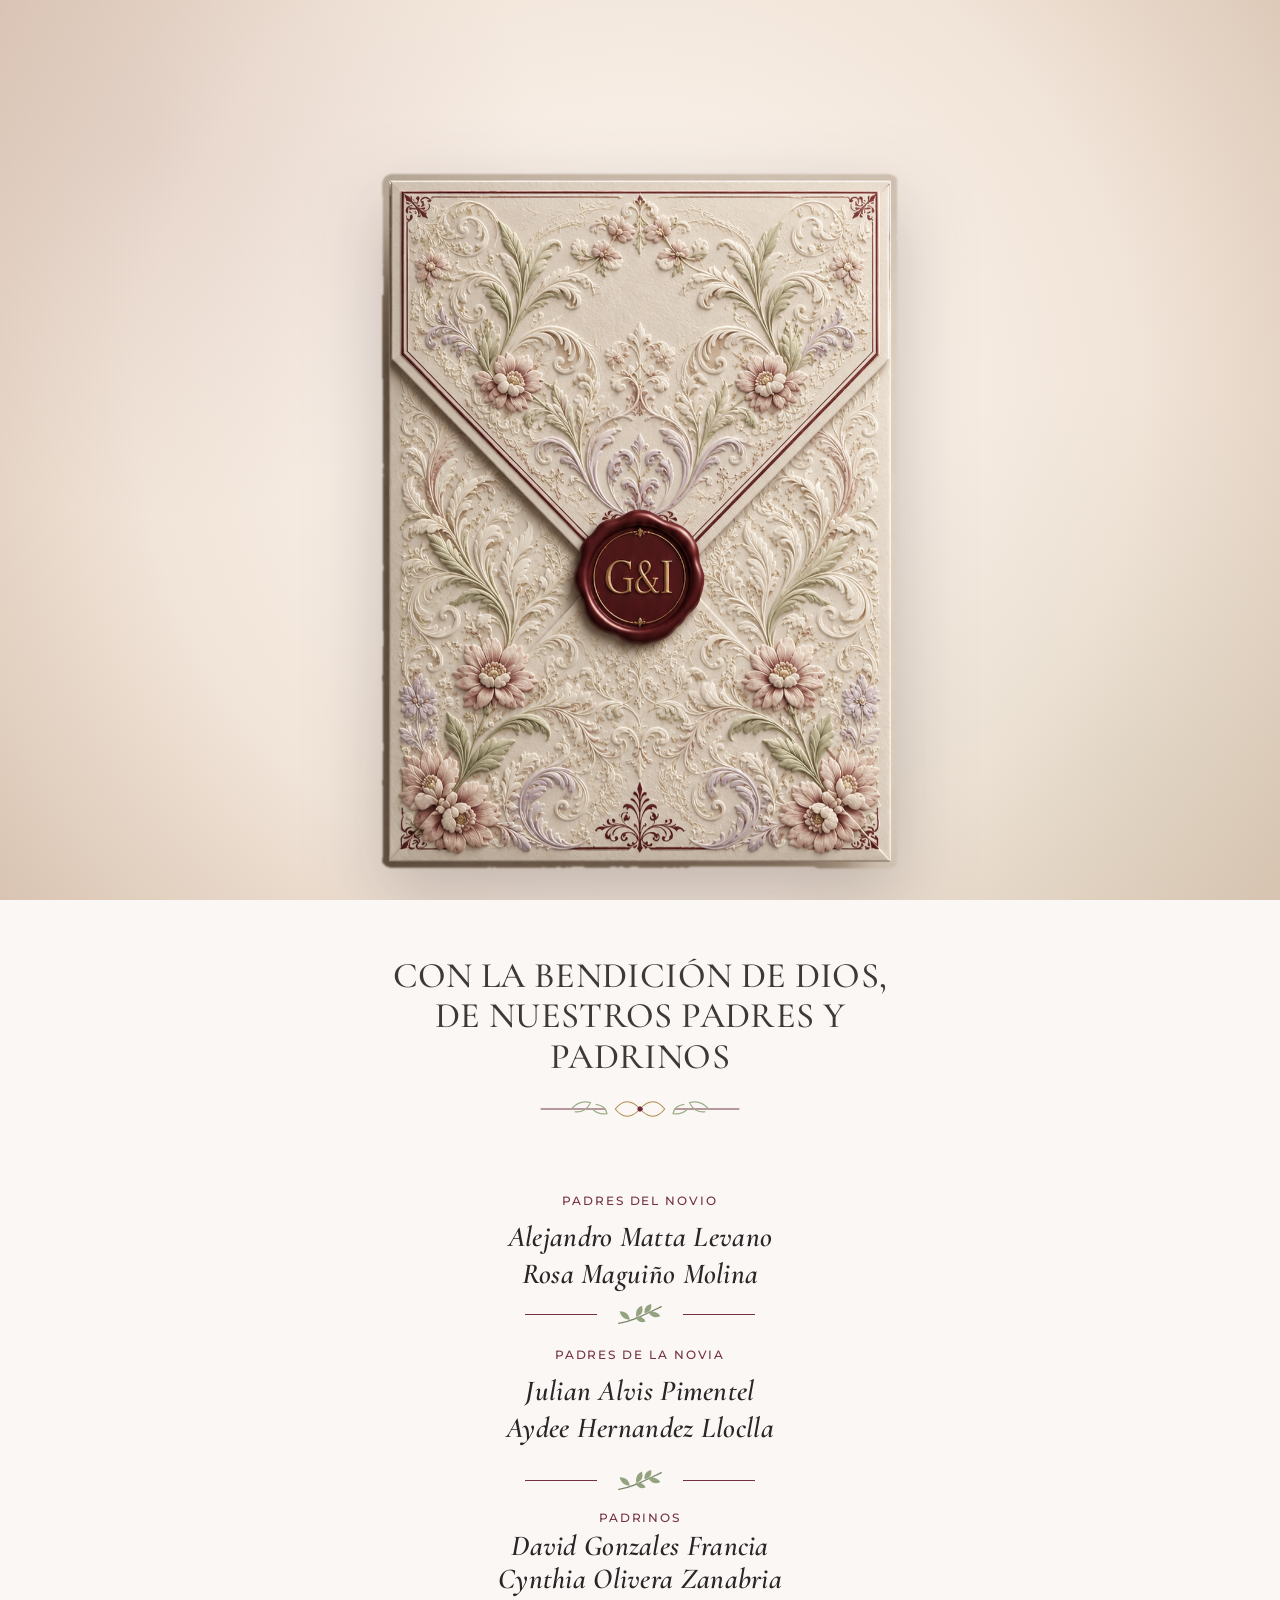
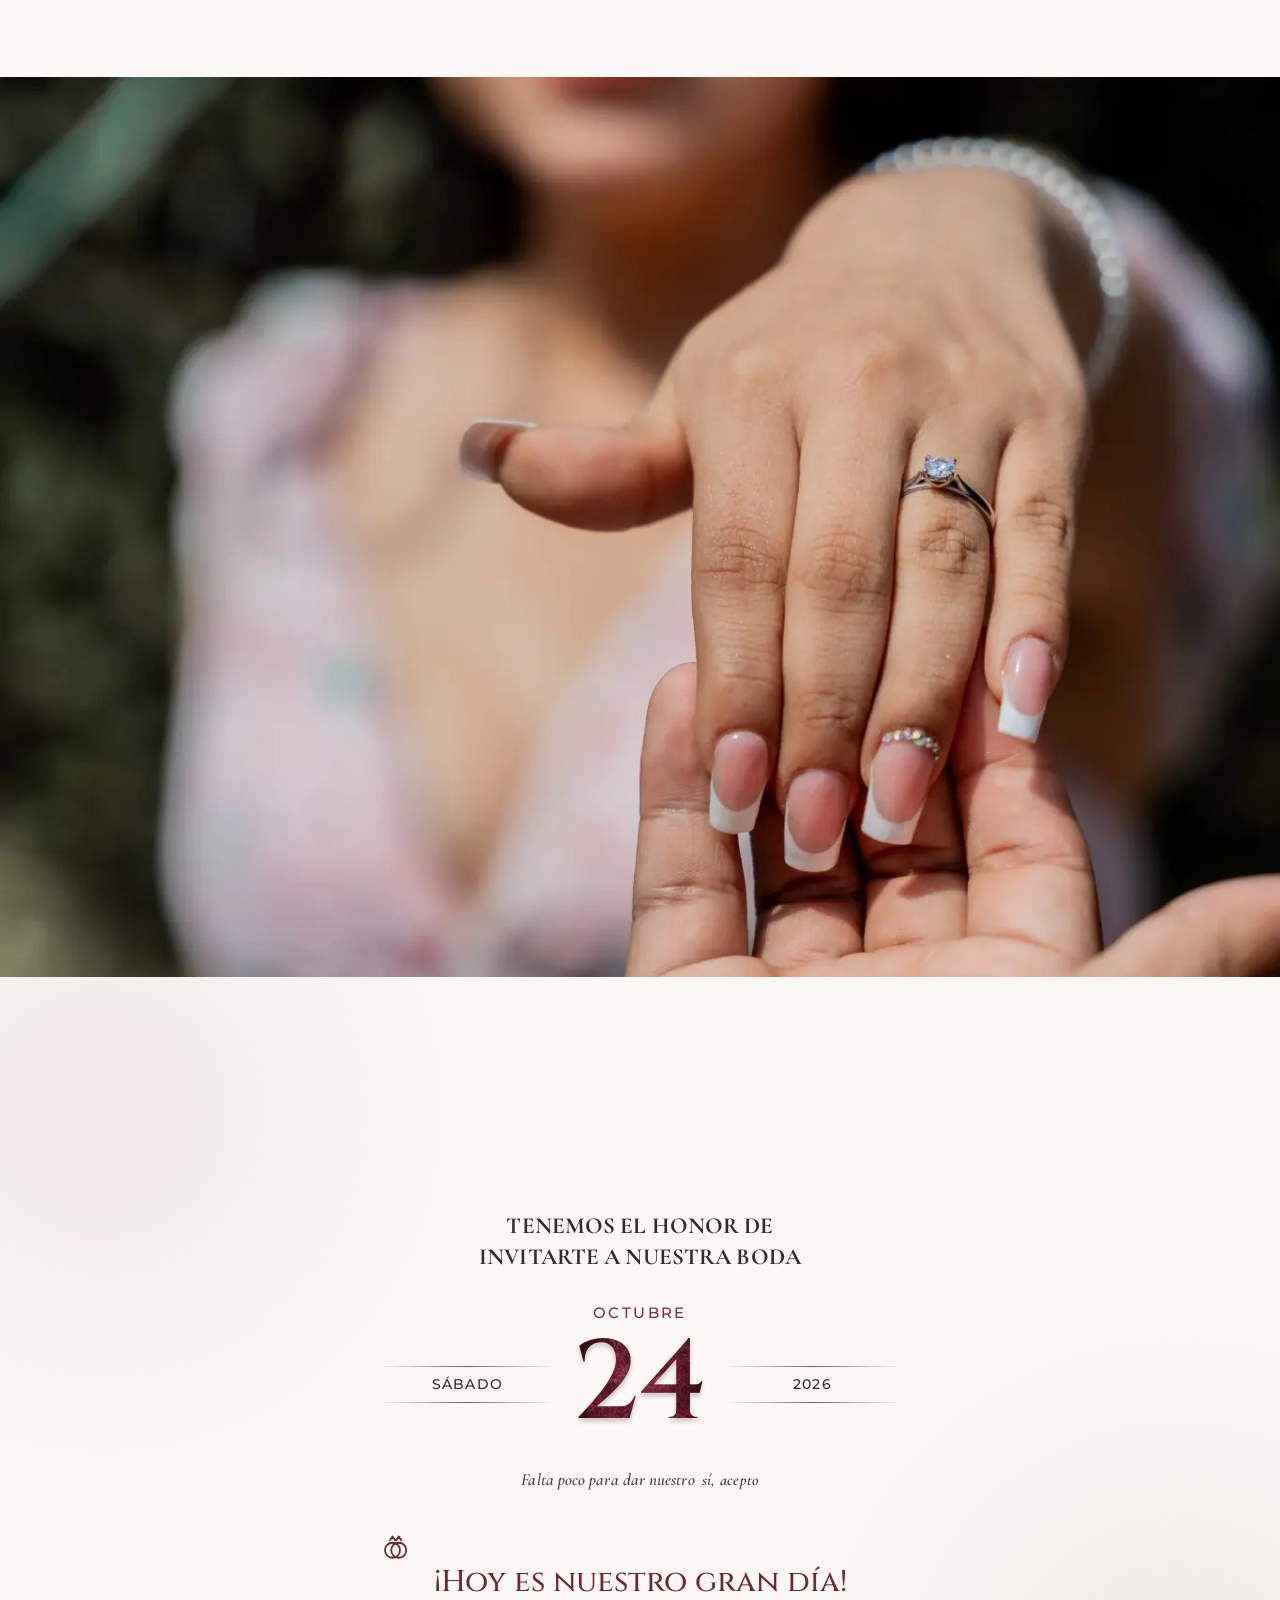
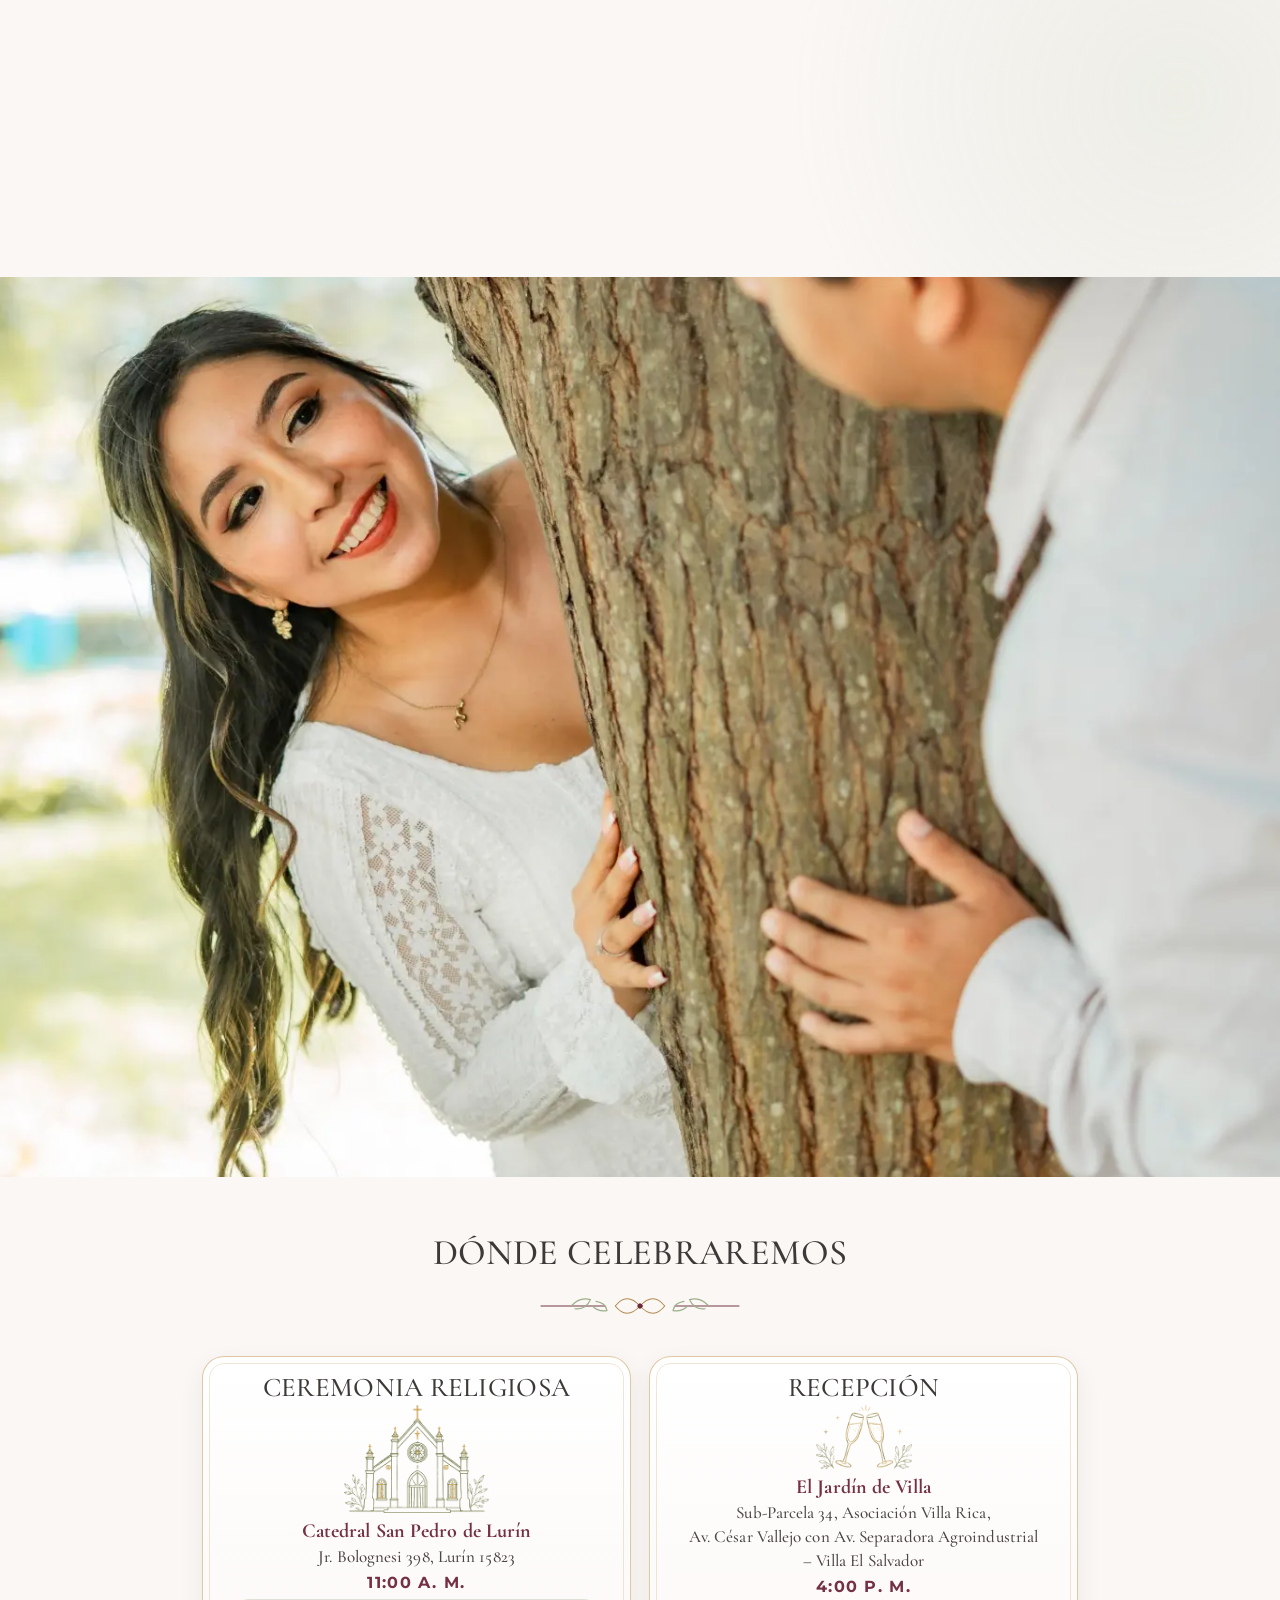
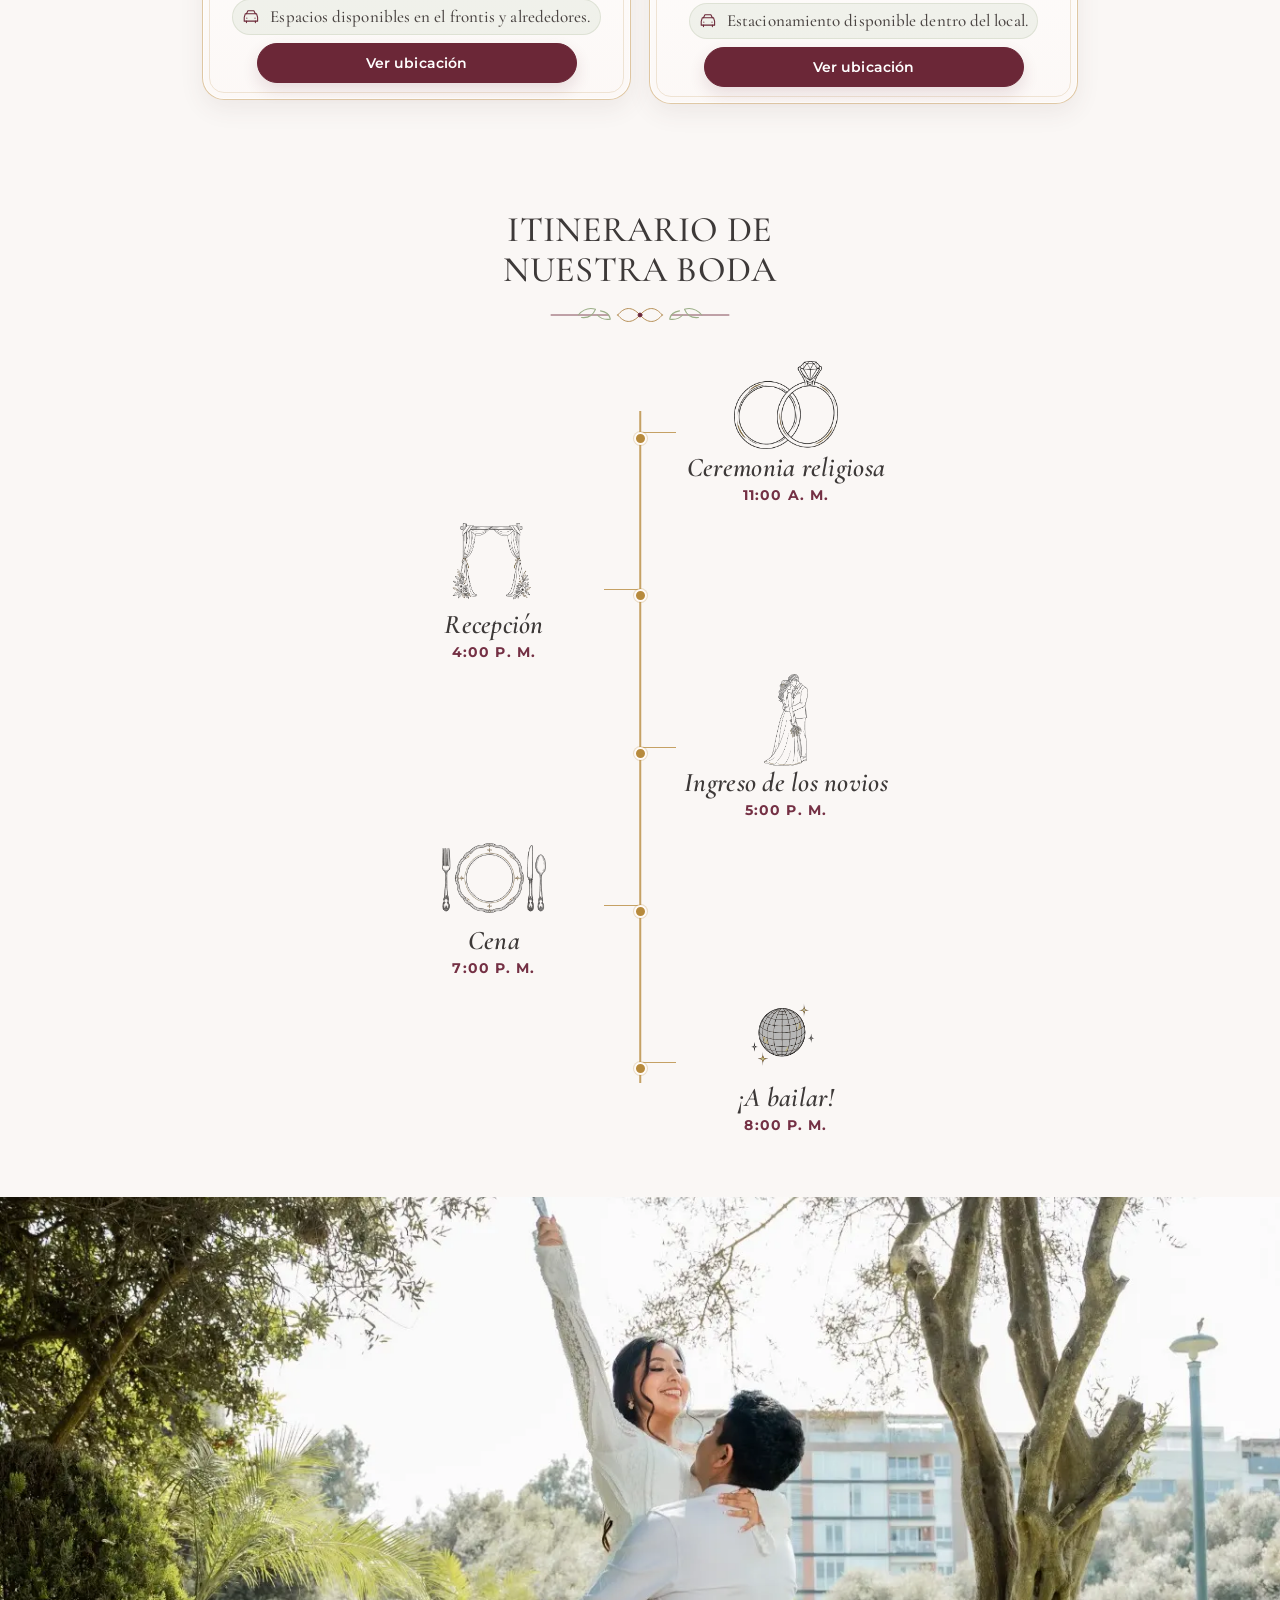
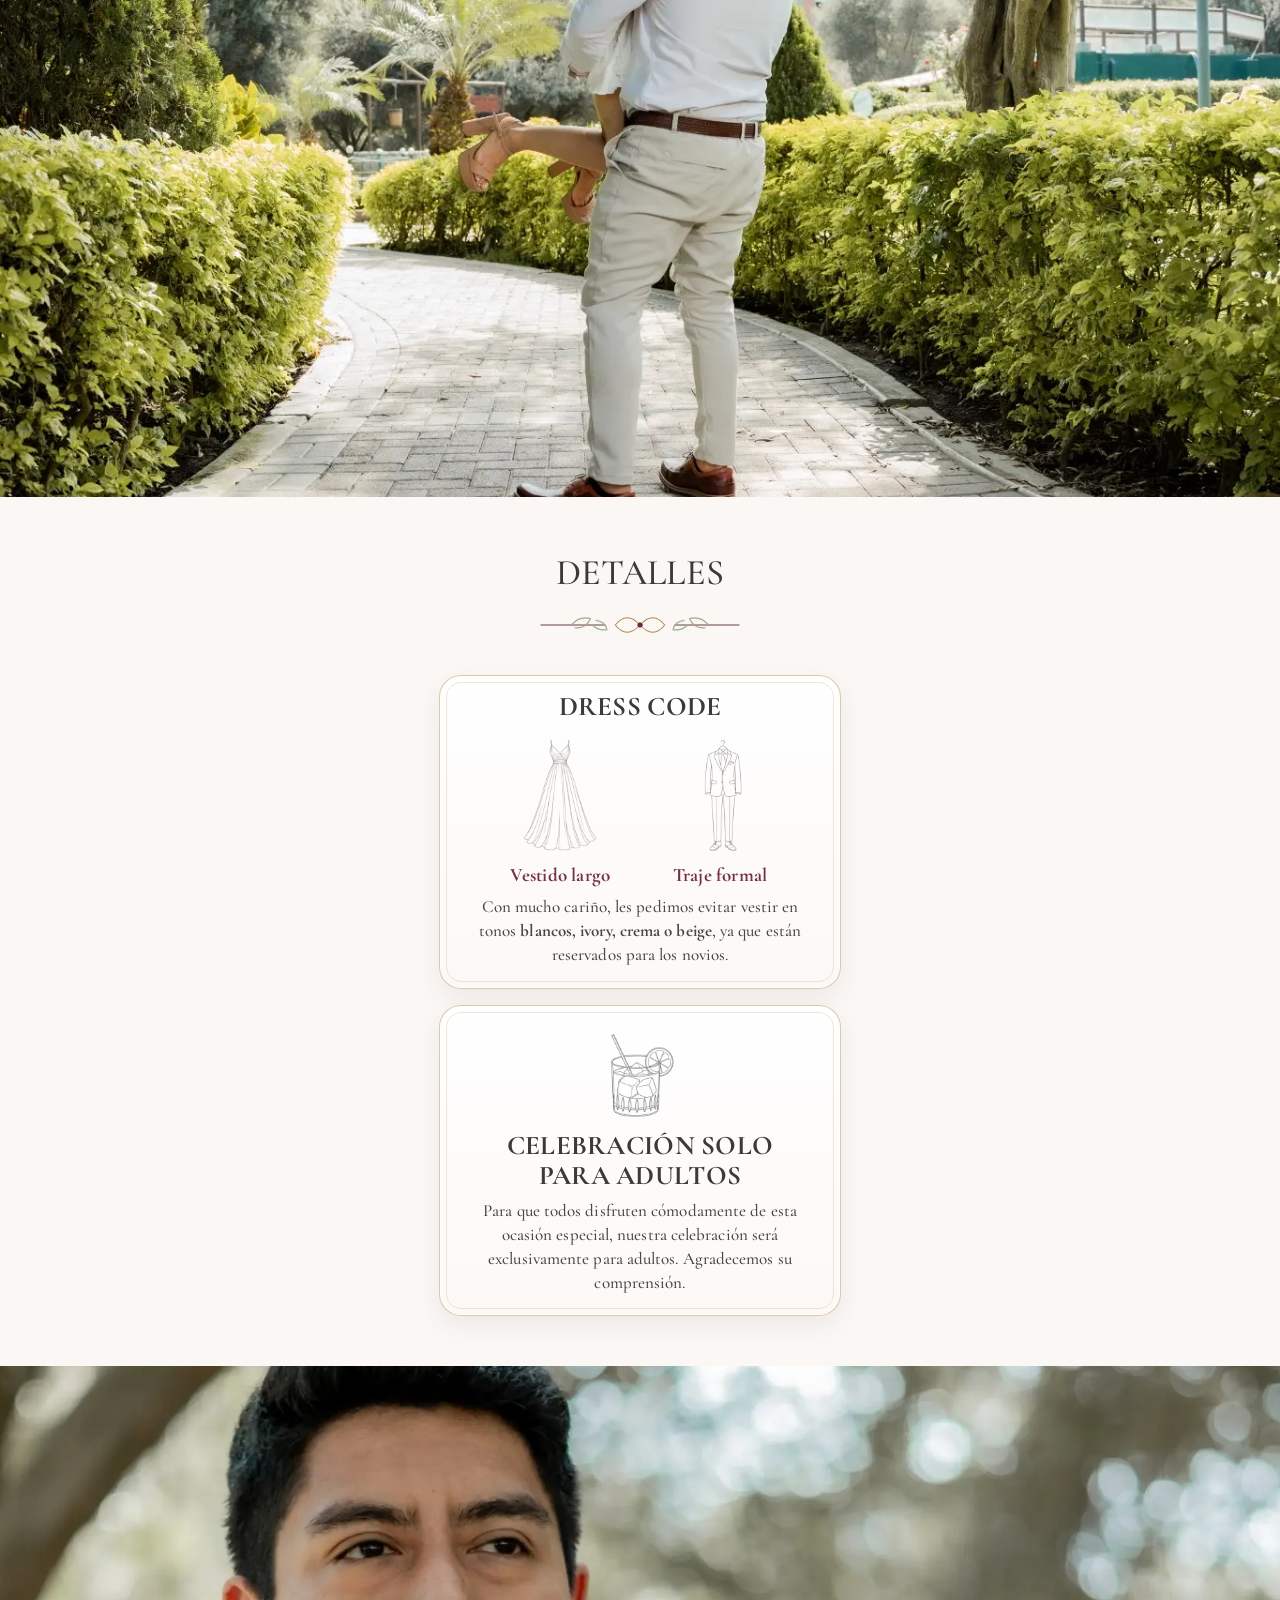
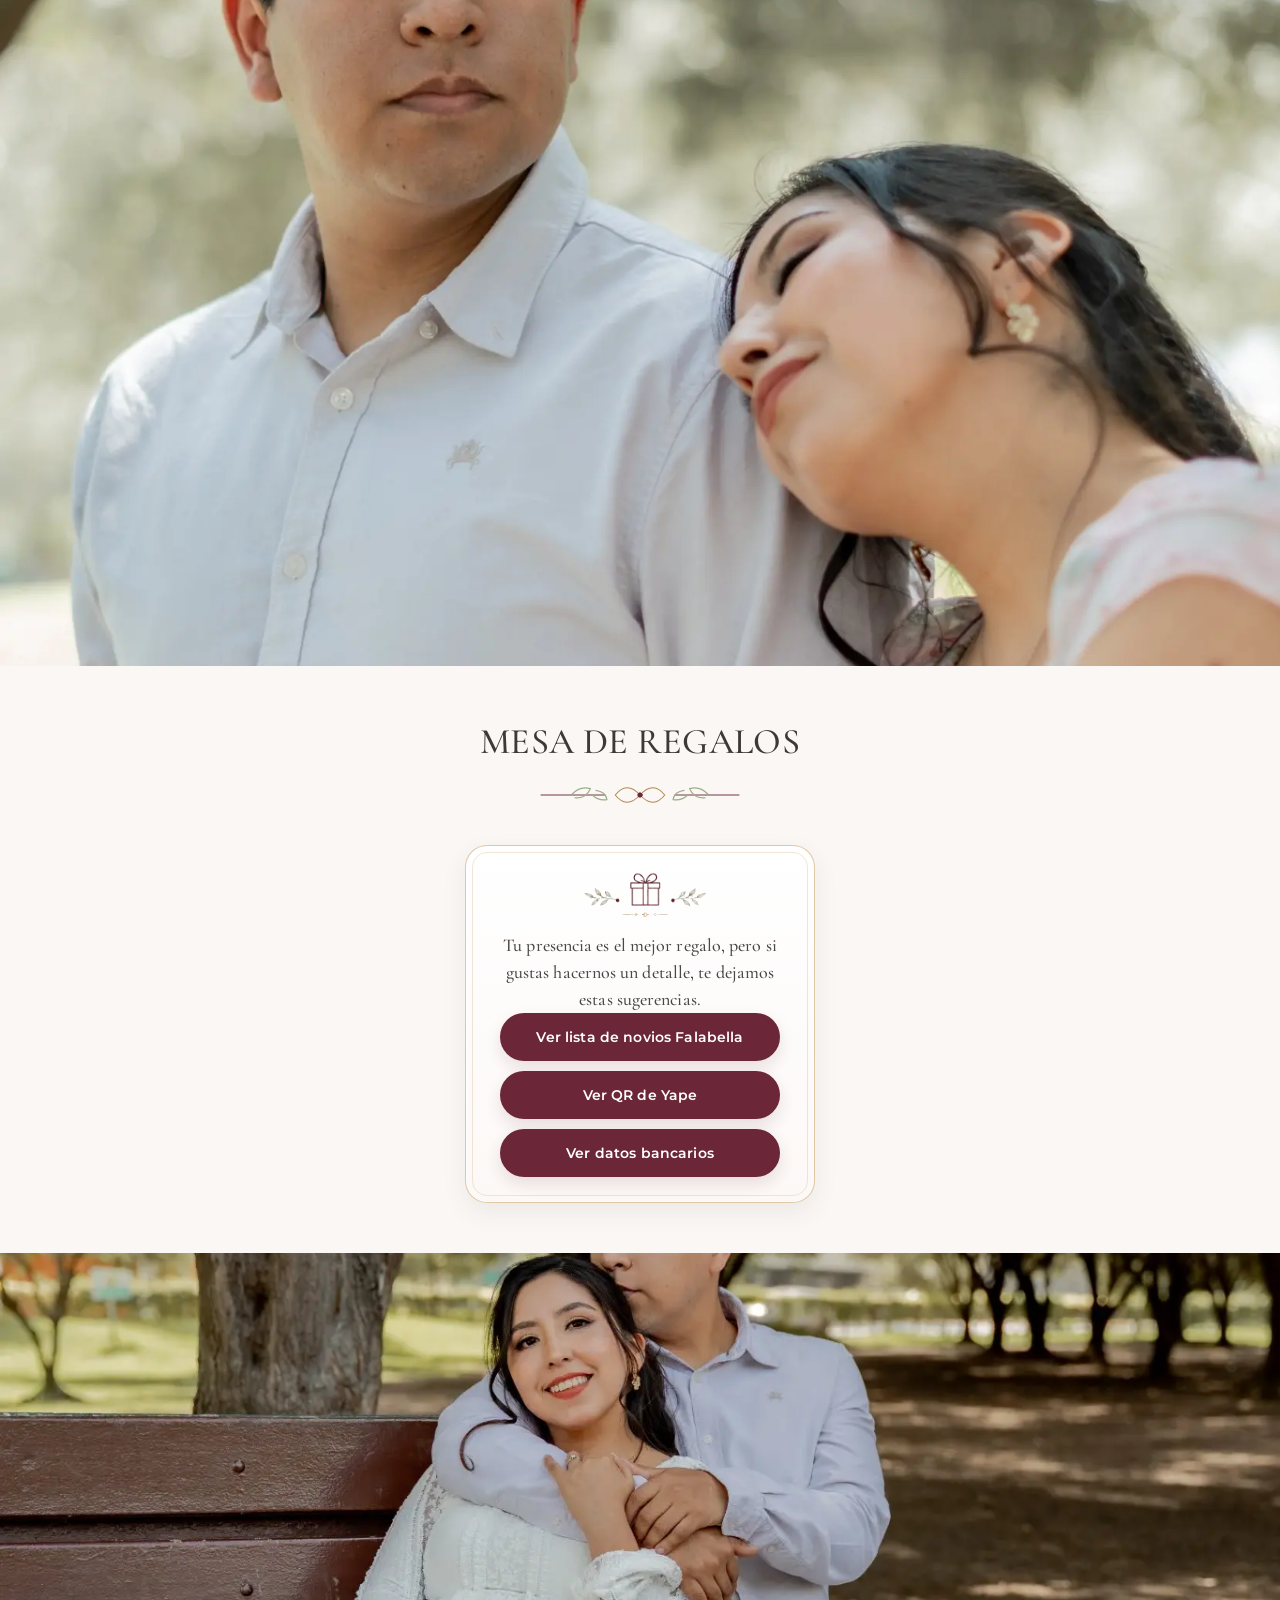
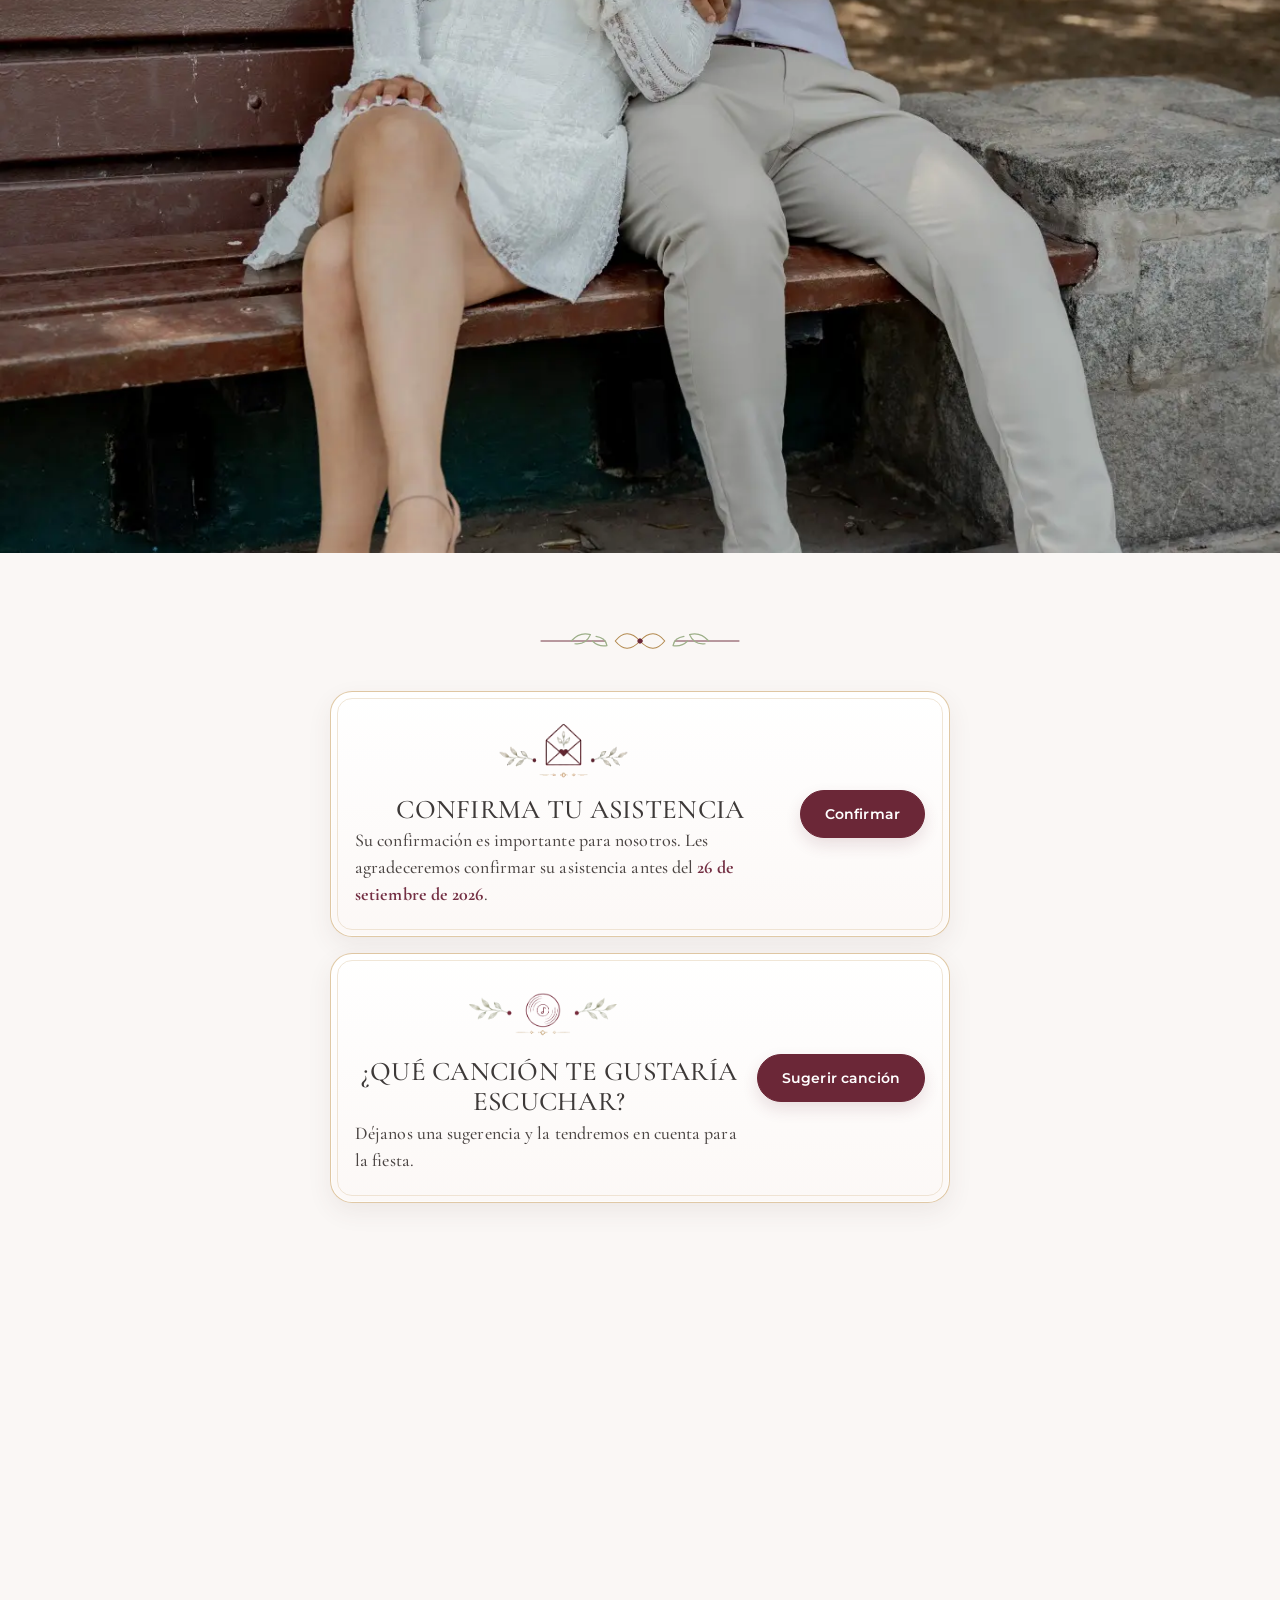
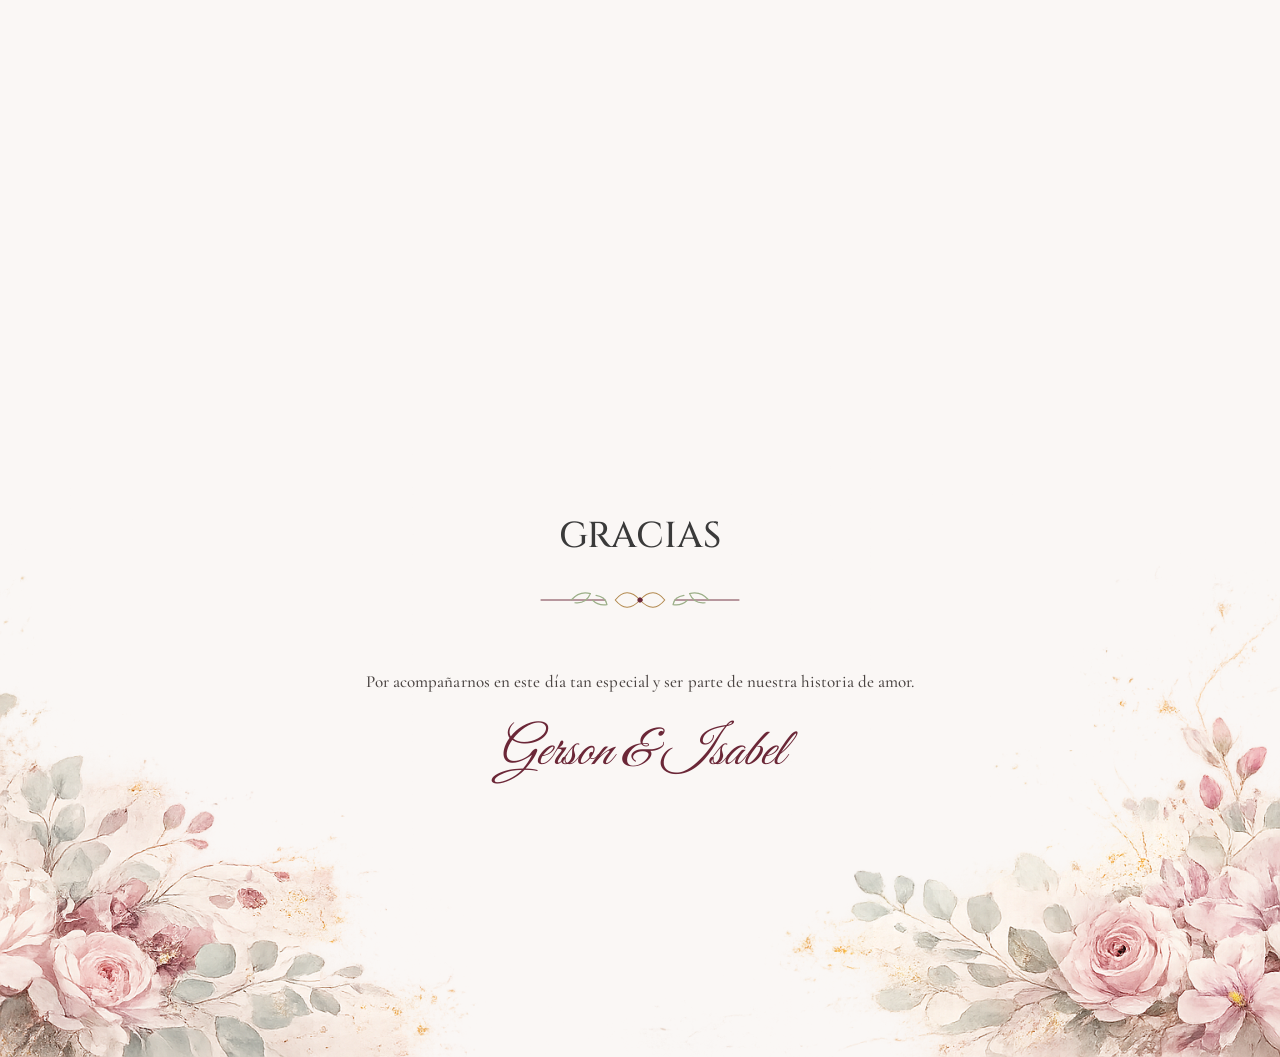
==== commit ed3e3d87: "Sincroniza la cuadrícula continua de la galería" ====
--- a/invitacion-v151.html
+++ b/invitacion-v151.html
@@ -49,7 +49,7 @@
     fetchpriority="high"
 >
 <!-- Estilos de la invitación -->
-<link href="css/variables.css?v=166" rel="stylesheet">
+<link href="css/variables.css?v=167" rel="stylesheet">
 <link href="css/style.css?v=160" rel="stylesheet">
 
 <style>
--- a/css/variables.css
+++ b/css/variables.css
@@ -1,11380 +1,27 @@
-@import url("https://fonts.googleapis.com/css2?family=Cormorant+Garamond:ital,wght@0,500;1,500;1,600&family=Montserrat:wght@500;600&display=swap");
+/* ==========================================
+   SISTEMA DE DISEÑO - BODA GERSON & ISABEL
+   ========================================== */
 
-/*=========================================
-RESET
-=========================================*/
+:root {
+    --color-pearl: #faf7f5;
+    --color-sage: #9caf88;
+    --color-mauve: #c9a0a5;
+    --color-lilac: #c4b7d6;
+    --color-wine: #6b2737;
+    --color-text: #3a3a3a;
 
-*{
-    margin:0;
-    padding:0;
-    box-sizing:border-box;
+    --font-title: "Cinzel", serif;
+    --font-body: "Lato", sans-serif;
+
+    --transition: all .35s ease;
+    --shadow: 0 10px 30px rgba(0, 0, 0, .12);
 }
 
 /* =====================================================
-   v38 — DRESS CODE, SEPARADORES Y LÍNEA TEMPORAL
-   Ajustes aislados: no modifican la geometría del resto.
-===================================================== */
-
-/* Separadores superpuestos: decoran sin añadir altura. */
-.family-section,
-.cronograma,
-.lugares,
-.dresscode,
-.rsvp{
-    position:relative;
-}
-
-.family-section::before,
-.cronograma::before,
-.lugares::before,
-.dresscode::before,
-.rsvp::before{
-    content:"❦";
-    position:absolute;
-    top:0;
-    left:50%;
-    z-index:4;
-    width:min(210px, 52vw);
-    height:24px;
-    transform:translate(-50%, -50%);
-    display:flex;
-    align-items:center;
-    justify-content:center;
-    color:rgba(178,137,78,.78);
-    font-family:Georgia, serif;
-    font-size:15px;
-    line-height:1;
-    background:
-        linear-gradient(90deg,
-            rgba(178,137,78,0) 0,
-            rgba(178,137,78,.48) 34%,
-            transparent 34%,
-            transparent 66%,
-            rgba(178,137,78,.48) 66%,
-            rgba(178,137,78,0) 100%);
-    pointer-events:none;
-}
-
-/* Cronograma horizontal en escritorio. */
-.cronograma .schedule-grid{
-    position:relative;
-    isolation:isolate;
-    overflow:visible;
-}
-
-.cronograma .schedule-grid::before{
-    content:"";
-    position:absolute;
-    z-index:0;
-    top:50%;
-    left:4%;
-    right:4%;
-    height:1px;
-    transform:translateY(-50%);
-    background:linear-gradient(90deg,
-        transparent,
-        rgba(178,137,78,.62) 8%,
-        rgba(178,137,78,.62) 92%,
-        transparent);
-    pointer-events:none;
-}
-
-.cronograma .schedule-card{
-    position:relative;
-    z-index:1;
-}
-
-.cronograma .schedule-card::after{
-    content:"";
-    position:absolute;
-    top:50%;
-    left:50%;
-    z-index:-1;
-    width:11px;
-    height:11px;
-    transform:translate(-50%, -50%);
-    border:2px solid rgba(178,137,78,.9);
-    border-radius:50%;
-    background:#fffaf7;
-    box-shadow:0 0 0 5px rgba(255,250,247,.92);
-    pointer-events:none;
-}
-
-/* Dress Code: mismo alto y cambio de cara en la misma coordenada. */
-.dresscode .dresscode-grid{
-    align-items:stretch !important;
-}
-
-.dresscode .dresscode-card.flip-card,
-.dresscode .dresscode-card.flip-card.reveal,
-.dresscode .dresscode-card.flip-card.visible,
-.dresscode .dresscode-card.flip-card.is-visible{
-    position:relative !important;
-    width:100% !important;
-    height:320px !important;
-    min-height:320px !important;
-    margin:0 !important;
-    padding:0 !important;
-    opacity:1 !important;
-    transform:none !important;
-    background:transparent !important;
-    border:0 !important;
-    border-radius:0 !important;
-    box-shadow:none !important;
-    overflow:hidden !important;
-    cursor:pointer;
-    touch-action:pan-y;
-}
-
-.dresscode .dresscode-card.flip-card::before,
-.dresscode .dresscode-card.flip-card::after{
-    content:none !important;
-}
-
-.dresscode .dresscode-card.flip-card .flip-card-inner,
-.dresscode .dresscode-card.flip-card.is-flipped .flip-card-inner{
-    position:relative !important;
-    width:100% !important;
-    height:100% !important;
-    min-height:0 !important;
-    margin:0 !important;
-    padding:0 !important;
-    transform:none !important;
-    transition:none !important;
-}
-
-.dresscode .dresscode-card.flip-card .flip-card-front,
-.dresscode .dresscode-card.flip-card .flip-card-back{
-    position:absolute !important;
-    inset:0 !important;
-    width:100% !important;
-    height:100% !important;
-    min-height:0 !important;
-    margin:0 !important;
-    box-sizing:border-box !important;
-    display:flex !important;
-    flex-direction:column !important;
-    align-items:center !important;
-    justify-content:center !important;
-    transform:none !important;
-    backface-visibility:visible !important;
-    transition:opacity .28s ease, visibility .28s ease !important;
-}
-
-.dresscode .dresscode-card.flip-card .flip-card-front{
-    z-index:2 !important;
-    opacity:1 !important;
-    visibility:visible !important;
-    pointer-events:auto !important;
-}
-
-.dresscode .dresscode-card.flip-card .flip-card-back{
-    z-index:1 !important;
-    opacity:0 !important;
-    visibility:hidden !important;
-    pointer-events:none !important;
-}
-
-.dresscode .dresscode-card.flip-card.is-flipped .flip-card-front{
-    z-index:1 !important;
-    opacity:0 !important;
-    visibility:hidden !important;
-    pointer-events:none !important;
-}
-
-.dresscode .dresscode-card.flip-card.is-flipped .flip-card-back{
-    z-index:2 !important;
-    opacity:1 !important;
-    visibility:visible !important;
-    pointer-events:auto !important;
-}
-
-/* Línea temporal vertical en móvil, sin cambiar las demás secciones. */
-@media(max-width:768px){
-    .cronograma .schedule-grid::before{
-        top:18px;
-        bottom:18px;
-        left:20px;
-        right:auto;
-        width:1px;
-        height:auto;
-        transform:none;
-        background:linear-gradient(180deg,
-            transparent,
-            rgba(178,137,78,.65) 6%,
-            rgba(178,137,78,.65) 94%,
-            transparent);
-    }
-
-    .cronograma .schedule-card{
-        margin-left:42px;
-        width:calc(100% - 42px);
-    }
-
-    .cronograma .schedule-card::after{
-        top:50%;
-        left:-22px;
-        z-index:2;
-        width:10px;
-        height:10px;
-        box-shadow:0 0 0 5px rgba(255,250,247,.94);
-    }
-
-    .dresscode .dresscode-card.flip-card,
-    .dresscode .dresscode-card.flip-card.reveal,
-    .dresscode .dresscode-card.flip-card.visible,
-    .dresscode .dresscode-card.flip-card.is-visible{
-        height:300px !important;
-        min-height:300px !important;
-    }
-}
-
-/* =====================================================
-   v43 — APERTURA ANIMADA CONSERVANDO LA CARTA ORIGINAL
-===================================================== */
-.envelope-intro .envelope-swap{
-    perspective:1200px;
-    transform-style:preserve-3d;
-}
-
-.envelope-intro.is-opening .envelope-swap{
-    animation:envelopeOpeningGesture .72s cubic-bezier(.22,.75,.25,1) both;
-}
-
-.envelope-intro.is-opening .envelope-image-closed{
-    visibility:visible;
-    animation:closedEnvelopeOpening .68s cubic-bezier(.3,.7,.3,1) both !important;
-    transform-origin:50% 56%;
-    will-change:transform, opacity, filter;
-}
-
-.envelope-intro.is-opening .envelope-image-open{
-    visibility:visible;
-    animation:openEnvelopeReveal .72s cubic-bezier(.22,.75,.25,1) both !important;
-    transform-origin:50% 56%;
-    will-change:transform, opacity, filter;
-}
-
-.envelope-intro.is-opening .envelope-seal-button,
-.envelope-intro.is-opening .envelope-open-hint{
-    opacity:0;
-    pointer-events:none;
-    transition:opacity .18s ease;
-}
-
-.envelope-intro.is-open .envelope-image-closed{
-    opacity:0 !important;
-    visibility:hidden;
-}
-
-.envelope-intro.is-open .envelope-image-open{
-    opacity:1 !important;
-    visibility:visible;
-    transform:none !important;
-}
-
-.envelope-intro.is-open .envelope-welcome-message{
-    animation:welcomeCardReveal .55s .08s cubic-bezier(.22,.75,.25,1) both;
-}
-
-@keyframes envelopeOpeningGesture{
-    0%{ transform:translateY(0) scale(1); }
-    38%{ transform:translateY(7px) scale(.985); }
-    100%{ transform:translateY(-4px) scale(1.008); }
-}
-
-@keyframes closedEnvelopeOpening{
-    0%{ opacity:1; filter:brightness(1); }
-    45%{ opacity:1; filter:brightness(.98); }
-    100%{ opacity:0; filter:brightness(1.04); }
-}
-
-@keyframes openEnvelopeReveal{
-    0%,28%{ opacity:0; filter:blur(1.5px) brightness(1.04); }
-    100%{ opacity:1; filter:blur(0) brightness(1); }
-}
-
-@keyframes welcomeCardReveal{
-    from{ opacity:0; transform:translate(-50%, calc(-50% + 10px)) scale(.98); }
-    to{ opacity:1; transform:translate(-50%,-50%) scale(1); }
-}
-
-@media(prefers-reduced-motion:reduce){
-    .envelope-intro.is-opening .envelope-swap,
-    .envelope-intro.is-opening .envelope-image-closed,
-    .envelope-intro.is-opening .envelope-image-open,
-    .envelope-intro.is-open .envelope-welcome-message{
-        animation:none !important;
-    }
-}
-
-/* =====================================================
-   v46 — CIERRE FINAL CENTRADO
-===================================================== */
-.gracias,
-.gracias .gracias-content{
-    text-align:center !important;
-}
-
-.gracias .gracias-content{
-    display:flex !important;
-    flex-direction:column !important;
-    align-items:center !important;
-    justify-content:center !important;
-}
-
-.gracias .gracias-title,
-.gracias .gracias-text,
-.gracias .gracias-names,
-.gracias .divider-center{
-    width:100%;
-    margin-left:auto !important;
-    margin-right:auto !important;
-    text-align:center !important;
-}
-
-.gracias .gracias-title{
-    text-transform:uppercase;
-}
-
-.gracias .gracias-text{
-    max-width:680px;
-    text-align:center !important;
-}
-
-/* =====================================================
-   v48 — MICROANIMACIONES ELEGANTES
-===================================================== */
-
-/* 1. Separadores: la línea se dibuja desde el centro. */
-.divider-center.reveal{
-    transform:none !important;
-    background-size:0 100% !important;
-    background-position:center !important;
-    background-repeat:no-repeat !important;
-    transition:background-size .85s cubic-bezier(.2,.75,.25,1), opacity .45s ease !important;
-}
-
-.divider-center.reveal.is-visible{
-    background-size:100% 100% !important;
-}
-
-.divider-center.reveal::before{
-    opacity:0;
-    transform:translate(-50%,-52%) scale(.65);
-    transition:opacity .35s .48s ease, transform .45s .48s cubic-bezier(.2,.8,.25,1.25);
-}
-
-.divider-center.reveal.is-visible::before{
-    opacity:1;
-    transform:translate(-50%,-52%) scale(1);
-}
-
-/* 3. La línea temporal se completa al entrar en pantalla. */
-.cronograma .schedule-grid::before{
-    clip-path:none;
-}
-
-.cronograma .schedule-grid.timeline-animated .schedule-card{
-    animation:timelineCardArrival .52s cubic-bezier(.22,.7,.25,1) both;
-}
-
-.cronograma .schedule-grid.timeline-animated .schedule-card:nth-child(1){ animation-delay:.10s; }
-.cronograma .schedule-grid.timeline-animated .schedule-card:nth-child(2){ animation-delay:.36s; }
-.cronograma .schedule-grid.timeline-animated .schedule-card:nth-child(3){ animation-delay:.62s; }
-.cronograma .schedule-grid.timeline-animated .schedule-card:nth-child(4){ animation-delay:.88s; }
-.cronograma .schedule-grid.timeline-animated .schedule-card:nth-child(5){ animation-delay:1.14s; }
-
-@keyframes timelineCardArrival{
-    from{ opacity:0; transform:translateY(10px); }
-    to{ opacity:1; transform:translateY(0); }
-}
-
-/* 4. Colores del Dress Code en cascada al voltear. */
-.dresscode-card.flip-card.is-flipped .color-item{
-    animation:dressColorArrival .42s cubic-bezier(.2,.8,.25,1) both;
-}
-
-.dresscode-card.flip-card.is-flipped .color-item:nth-child(1){ animation-delay:.09s; }
-.dresscode-card.flip-card.is-flipped .color-item:nth-child(2){ animation-delay:.16s; }
-.dresscode-card.flip-card.is-flipped .color-item:nth-child(3){ animation-delay:.23s; }
-.dresscode-card.flip-card.is-flipped .color-item:nth-child(4){ animation-delay:.30s; }
-
-@keyframes dressColorArrival{
-    from{ opacity:0; transform:translateY(7px) scale(.97); }
-    to{ opacity:1; transform:translateY(0) scale(1); }
-}
-
-/* 8. Cierre final en tres tiempos. */
-.gracias-content.reveal.is-visible .gracias-title{
-    animation:finalMessageArrival .62s ease both;
-}
-
-.gracias-content.reveal.is-visible .gracias-text{
-    animation:finalMessageArrival .62s .18s ease both;
-}
-
-.gracias-content.reveal.is-visible .gracias-names{
-    animation:finalNamesArrival .72s .38s cubic-bezier(.2,.75,.25,1) both;
-}
-
-@keyframes finalMessageArrival{
-    from{ opacity:0; transform:translateY(12px); }
-    to{ opacity:1; transform:translateY(0); }
-}
-
-@keyframes finalNamesArrival{
-    from{ opacity:0; transform:translateY(12px) scale(.96); }
-    to{ opacity:1; transform:translateY(0) scale(1); }
-}
-
-/* 10. Rebote único del pin/ícono de cada ubicación. */
-.place-card.is-visible .place-icon .line-icon{
-    animation:placeIconBounce .72s .22s cubic-bezier(.2,.8,.25,1.2) both;
-    transform-origin:center bottom;
-}
-
-.place-card:nth-child(2).is-visible .place-icon .line-icon{
-    animation-delay:.34s;
-}
-
-@keyframes placeIconBounce{
-    0%{ opacity:0; transform:translateY(-8px) scale(.82); }
-    55%{ opacity:1; transform:translateY(3px) scale(1.06); }
-    78%{ transform:translateY(-2px) scale(.98); }
-    100%{ opacity:1; transform:translateY(0) scale(1); }
-}
-
-@media(max-width:768px){
-    .cronograma .schedule-grid::before{
-        clip-path:none;
-    }
-}
-
-@media(prefers-reduced-motion:reduce){
-    .divider-center.reveal,
-    .divider-center.reveal::before,
-    .cronograma .schedule-grid::before{
-        transition:none !important;
-        clip-path:none !important;
-        background-size:100% 100% !important;
-    }
-
-    .cronograma .schedule-card,
-    .dresscode-card .color-item,
-    .gracias-content > *,
-    .place-card .place-icon .line-icon{
-        animation:none !important;
-        opacity:1 !important;
-        transform:none !important;
-    }
-
-    #cronograma .schedule-grid::before{
-        transform:translateX(-50%) scaleY(1) !important;
-    }
-}
-
-/* =====================================================
-   v49 — GALERÍA EDITORIAL OPTIMIZADA
-===================================================== */
-
-.galeria{
-    content-visibility:auto;
-    contain-intrinsic-size:auto 1100px;
-}
-
-.gallery-grid{
-    display:grid !important;
-    grid-template-columns:repeat(3, minmax(0, 1fr)) !important;
-    grid-auto-rows:220px;
-    grid-auto-flow:dense;
-    gap:14px !important;
-}
-
-.gallery-item{
-    position:relative;
-    width:100% !important;
-    height:100% !important;
-    min-height:0;
-    margin:0 !important;
-    overflow:hidden;
-    background:linear-gradient(135deg, #eee7e3, #f8f3f0);
-    border-radius:16px !important;
-}
-
-.gallery-item.gallery-featured{
-    grid-column:span 2;
-    grid-row:span 2;
-}
-
-.gallery-item.gallery-portrait{
-    grid-row:span 2;
-}
-
-.gallery-item img{
-    display:block;
-    width:100% !important;
-    height:100% !important;
-    object-fit:cover;
-    opacity:0;
-    transform:scale(1.015);
-    transition:opacity .42s ease, transform .7s ease;
-}
-
-.gallery-item img.is-loaded{
-    opacity:1;
-    transform:scale(1);
-}
-
-.gallery-item:hover img{
-    transform:scale(1.035);
-}
-
-@media(max-width:768px){
-    .gallery-grid{
-        grid-template-columns:repeat(2, minmax(0, 1fr)) !important;
-        grid-auto-rows:150px;
-        gap:9px !important;
-    }
-
-    .gallery-item{
-        border-radius:13px !important;
-    }
-
-    .gallery-item.gallery-featured{
-        grid-column:span 2;
-        grid-row:span 2;
-    }
-}
-
-@media(prefers-reduced-motion:reduce){
-    .gallery-item img{
-        opacity:1;
-        transform:none !important;
-        transition:none !important;
-    }
-}
-
-@media(max-width:480px){
-    .cronograma .schedule-card{
-        margin-left:34px;
-        width:calc(100% - 34px);
-    }
-
-    .cronograma .schedule-grid::before{
-        left:16px;
-    }
-
-    .cronograma .schedule-card::after{
-        left:-18px;
-    }
-
-    .dresscode .dresscode-card.flip-card,
-    .dresscode .dresscode-card.flip-card.reveal,
-    .dresscode .dresscode-card.flip-card.visible,
-    .dresscode .dresscode-card.flip-card.is-visible{
-        height:310px !important;
-        min-height:310px !important;
-    }
-
-    .dresscode .dresscode-card.flip-card .flip-card-front,
-    .dresscode .dresscode-card.flip-card .flip-card-back{
-        padding:18px 12px !important;
-    }
-}
-
-/* =====================================================
-   v39 — TIPOGRAFÍA Y COLOR DE “SAVE THE DATE”
-   Mantiene intactas las medidas y posiciones.
-===================================================== */
-
-.wedding-details .wedding-details-eyebrow{
-    color:var(--color-wine) !important;
-    font-family:"Cinzel", serif !important;
-    font-weight:600;
-    text-transform:uppercase;
-}
-
-.wedding-details .wedding-details-date{
-    color:#333234 !important;
-    font-family:"Cormorant Garamond", Georgia, serif !important;
-    font-weight:700 !important;
-    text-transform:uppercase;
-}
-
-.wedding-details .wedding-details-count-title,
-.wedding-details .time-box small,
-.wedding-details .bible-verse{
-    color:#3a393b;
-    font-family:"Cormorant Garamond", Georgia, serif !important;
-    font-weight:400;
-}
-
-.wedding-details .bible-verse{
-    font-size:clamp(19px, 3.5vw, 26px);
-}
-
-.wedding-details .bible-reference,
-.wedding-details .time-box span{
-    color:var(--color-wine) !important;
-}
-
-.wedding-details .bible-reference{
-    font-family:"Cormorant Garamond", Georgia, serif !important;
-    font-weight:600;
-}
-
-@media(prefers-reduced-motion:reduce){
-    .dresscode .dresscode-card.flip-card .flip-card-front,
-    .dresscode .dresscode-card.flip-card .flip-card-back{
-        transition:none !important;
-    }
-}
-
-/* =====================================================
-   v41 — CENTRADO DE TARJETAS EN MÓVIL
-===================================================== */
-@media(max-width:768px){
-    .place-card,
-    .regalo-card,
-    .info-ninos-card{
-        text-align:center !important;
-    }
-
-    .place-card .place-icon,
-    .regalo-card .regalo-icon,
-    .info-ninos-card .info-ninos-icon{
-        margin-left:auto !important;
-        margin-right:auto !important;
-        align-self:center !important;
-        flex:0 0 auto;
-    }
-
-    .place-card h3,
-    .place-card p,
-    .regalo-card h3,
-    .regalo-card p,
-    .info-ninos-card h3,
-    .info-ninos-card p{
-        width:100%;
-        margin-left:auto !important;
-        margin-right:auto !important;
-        text-align:center !important;
-    }
-
-    .regalo-card{
-        display:flex !important;
-        flex-direction:column !important;
-        align-items:center !important;
-        justify-content:center !important;
-    }
-
-    .regalo-card .regalo-content,
-    .info-ninos-card .info-ninos-content{
-        width:100%;
-        display:flex;
-        flex-direction:column;
-        align-items:center;
-        text-align:center !important;
-    }
-
-    .place-card .place-actions,
-    .regalo-card .regalo-actions,
-    .regalo-card .btn-form,
-    .regalo-card .btn-regalo{
-        margin-left:auto !important;
-        margin-right:auto !important;
-    }
-}
-
-html{
-    scroll-behavior:smooth;
-}
-
-body{
-    font-family:var(--font-body);
-    color:var(--color-text);
-    background:var(--color-pearl);
-    min-width:320px;
-    overflow-x:hidden;
-}
-
-@media(max-width:768px){
-
-    body{
-        background-attachment:scroll;
-    }
-}
-/*=========================================
-HERO
-=========================================*/
-
-.hero{
-
-    position:relative;
-
-    width:100%;
-
-    min-height:100svh;
-
-    display:flex;
-
-    justify-content:center;
-
-    align-items:center;
-
-    overflow:hidden;
-    isolation:isolate;
-    padding:100px 0;
-
-}
-.blessing-block{
-    margin-top:30px;
-    padding-top:26px;
-    margin-bottom:30px;
-    border-top:1px solid rgba(255,255,255,.25);
-}
-
-.blessing-phrase{
-    font-family:var(--font-title);
-    font-style:italic;
-    font-size:16px;
-    margin-bottom:18px;
-    opacity:.95;
-}
-
-.parents-row{
-    display:flex;
-    justify-content:center;
-    gap:30px;
-    margin-bottom:18px;
-    flex-wrap:wrap;
-}
-
-.parents-col{
-    display:flex;
-    flex-direction:column;
-    gap:2px;
-    min-width:120px;
-}
-
-.parents-label{
-    font-size:10px;
-    letter-spacing:1.5px;
-    text-transform:uppercase;
-    opacity:.7;
-    margin-bottom:3px;
-}
-
-.parents-name{
-    font-size:13px;
-    line-height:1.5;
-}
-
-.godparents-name{
-    font-size:14px;
-    margin-top:4px;
-}
-
-@media(max-width:768px){
-
-    .parents-row{
-        flex-direction:column;
-        align-items:center;
-        gap:16px;
-    }
-
-    .blessing-phrase{
-        font-size:14px;
-    }
-
-    .parents-name{
-        font-size:13px;
-    }
-
-}
-.guest-greeting{
-    font-size:15px;
-    letter-spacing:2px;
-    margin-bottom:14px;
-    opacity:.9;
-    min-height:20px;
-}
-
-/* Imagen */
-
-.hero::before{
-    content:"";
-    position:absolute;
-    inset:-3%;
-    background:
-        linear-gradient(rgba(0,0,0,.48),rgba(0,0,0,.48)),
-        url("../img/hero.jpg");
-    background-size:cover;
-    background-position:center;
-    filter:blur(0);
-    animation:zoomHero 20s ease-in-out infinite alternate;
-    z-index:0;
-}
-
-/* Capa adicional: en móvil permite ver la foto completa sin cortar detalles */
-.hero::after{
-    content:"";
-    position:absolute;
-    inset:0;
-    background:
-        linear-gradient(rgba(0,0,0,.22),rgba(0,0,0,.22)),
-        url("../img/hero.jpg");
-    background-repeat:no-repeat;
-    background-position:center;
-    background-size:contain;
-    opacity:0;
-    z-index:.5;
-}
-
-/* Oscurecer ligeramente */
-
-.overlay{
-
-    position:absolute;
-
-    inset:0;
-
-    background:rgba(0,0,0,.10);
-
-    z-index:1;
-
-}
-
-/* Contenido */
-
-.hero-content{
-
-    position:relative;
-
-    z-index:2;
-
-    text-align:center;
-
-    color:white;
-
-    width:min(90%,700px);
-
-    animation:fadeUp 1.4s ease;
-
-}
-
-/* Texto superior */
-
-.subtitle{
-
-    letter-spacing:8px;
-
-    font-size:14px;
-
-    margin-bottom:20px;
-
-}
-
-/* Nombres */
-
-.hero h1{
-
-    font-family:var(--font-title);
-
-    font-size:82px;
-
-    font-weight:600;
-
-    line-height:1.1;
-
-}
-
-.hero h1 span{
-
-    color:var(--color-mauve);
-
-}
-
-/* Línea */
-
-.divider{
-
-    width:140px;
-
-    height:2px;
-
-    background:rgba(255,255,255,.8);
-
-    margin:30px auto;
-
-}
-
-/* Fecha */
-
-.date{
-
-    font-size:24px;
-
-    letter-spacing:2px;
-
-    margin-bottom:25px;
-
-}
-
-/* Frase */
-
-.phrase{
-
-    line-height:1.9;
-
-    font-size:18px;
-
-    margin-bottom:45px;
-
-}
-
-/* Botón */
-
-.btn-hero{
-
-    display:inline-block;
-
-    text-decoration:none;
-
-    color:white;
-
-    background:var(--color-wine);
-
-    padding:16px 40px;
-
-    border-radius:50px;
-
-    transition:var(--transition);
-
-    box-shadow:var(--shadow);
-
-}
-
-.btn-hero:hover{
-    background:var(--color-sage);
-    color:white;
-    transform:translateY(-4px);
-}
-
-/* Flecha */
-
-.scroll{
-    position:relative;
-    margin-top:40px;
-    text-align:center;
-    width:100%;
-    color:white;
-    font-size:34px;
-    animation:float 2s infinite;
-    z-index:2;
-}
-/*=========================================
-ANIMACIONES
-=========================================*/
-
-@keyframes float{
-
-    0%{
-        transform:translate(0);
-    }
-
-    50%{
-        transform:translate(10px);
-    }
-
-    100%{
-        transform:translate(0);
-    }
-
-}
-
-@keyframes zoomHero{
-
-    from{
-
-        transform:scale(1);
-
-    }
-
-    to{
-
-        transform:scale(1.08);
-
-    }
-
-}
-
-@keyframes fadeUp{
-
-    from{
-
-        opacity:0;
-
-        transform:translateY(40px);
-
-    }
-
-    to{
-
-        opacity:1;
-
-        transform:translateY(0);
-
-    }
-
-}
-
-/*=========================================
-RESPONSIVE
-=========================================*/
-
-@media(max-width:768px){
-
-    .hero h1{
-        font-size:52px;
-    }
-
-    .subtitle{
-        letter-spacing:5px;
-    }
-
-    .date{
-        font-size:18px;
-    }
-
-    .phrase{
-        font-size:16px;
-        line-height:1.8;
-    }
-
-    .btn-hero{
-        padding:14px 30px;
-    }
-
-} /* <-- el media query de arriba se cierra aquí */
-
-/*=========================================
-COUNTDOWN
-=========================================*/
-
-.countdown{
-    margin:40px auto;
-    display:flex;
-    justify-content:center;
-    gap:20px;
-    flex-wrap:wrap;
-}
-
-.time-box{
-    width:90px;
-    padding:18px;
-    border-radius:18px;
-    background:rgba(255,255,255,.12);
-    backdrop-filter:blur(10px);
-    border:1px solid rgba(255,255,255,.25);
-    box-shadow:0 10px 25px rgba(0,0,0,.15);
-}
-
-.time-box span{
-    display:block;
-    font-size:34px;
-    font-weight:700;
-}
-
-.time-box small{
-    font-size:13px;
-    letter-spacing:1px;
-    text-transform:uppercase;
-}
-
-/* Ajuste responsive para el countdown, en su propio media query */
-@media(max-width:768px){
-
-    .time-box{
-        width:70px;
-        padding:12px;
-    }
-
-    .time-box span{
-        font-size:24px;
-    }
-
-}
-
-.time-box span{
-
-    display:block;
-
-    font-size:34px;
-
-    font-weight:700;
-
-}
-
-.time-box small{
-
-    font-size:13px;
-
-    letter-spacing:1px;
-
-    text-transform:uppercase;
-
-}
-
-@media(max-width:768px){
-
-.time-box{
-
-    width:70px;
-
-    padding:12px;
-
-}
-
-.time-box span{
-
-    font-size:24px;
-
-}
-
-}
-/*=========================================
-HISTORIA
-=========================================*/
-
-.historia{
-    padding:100px 0;
-    overflow:hidden;
-}
-
-.container{
-    width:min(90%,900px);
-    margin:0 auto;
-}
-
-.subtitle-section{
-    text-align:center;
-    letter-spacing:6px;
-    font-size:13px;
-    color:var(--color-mauve);
-    margin-bottom:10px;
-}
-
-.title-section{
-    text-align:center;
-    font-family:var(--font-title);
-    font-size:44px;
-    color:var(--color-text);
-}
-
-.divider-center{
-    width:80px;
-    height:2px;
-    background:var(--color-wine);
-    margin:25px auto 60px;
-}
-/*=========================================
-HISTORIA
-=========================================*/
-
-.story-grid{
-    display:grid;
-    grid-template-columns:repeat(2, 1fr);
-    gap:24px;
-    max-width:700px;
-    margin:0 auto;
-}
-
-.story-card{
-    background:white;
-    border-radius:20px;
-    padding:32px 26px;
-    text-align:center;
-    box-shadow:var(--shadow);
-    opacity:0;
-    transform:translateY(30px);
-    transition:opacity .7s ease, transform .7s ease;
-}
-
-.story-card.visible{
-    opacity:1;
-    transform:translateY(0);
-}
-
-.story-icon{
-    font-size:32px;
-    margin-bottom:10px;
-}
-
-.story-date{
-    display:inline-block;
-    font-size:13px;
-    letter-spacing:2px;
-    color:var(--color-mauve);
-    margin-bottom:8px;
-}
-
-.story-card h3{
-    font-family:var(--font-title);
-    font-size:22px;
-    margin-bottom:10px;
-    color:var(--color-text);
-}
-
-.story-card p{
-    font-size:14px;
-    line-height:1.7;
-    color:rgba(0,0,0,.65);
-}
-
-@media(max-width:768px){
-
-    .story-grid{
-        grid-template-columns:1fr;
-        gap:18px;
-    }
-
-}
-/*=========================================
-CRONOGRAMA
-=========================================*/
-
-.cronograma{
-    padding:100px 0;
-    overflow:hidden;
-}
-.schedule-grid{
-    display:grid;
-    grid-template-columns:repeat(3, 1fr);
-    gap:24px;
-    max-width:900px;
-    margin:0 auto;
-}
-
-.schedule-card{
-    background:white;
-    border-radius:20px;
-    padding:32px 24px;
-    text-align:center;
-    box-shadow:var(--shadow);
-    opacity:0;
-    transform:translateY(30px);
-    transition:opacity .7s ease, transform .7s ease;
-}
-
-.schedule-card.visible{
-    opacity:1;
-    transform:translateY(0);
-}
-
-.schedule-card-time{
-    font-family:var(--font-title);
-    font-size:20px;
-    font-weight:600;
-    color:var(--color-wine);
-    margin-bottom:12px;
-}
-
-.schedule-card-icon{
-    width:56px;
-    height:56px;
-    border-radius:50%;
-    background:var(--color-sage);
-    opacity:.85;
-    display:flex;
-    align-items:center;
-    justify-content:center;
-    font-size:24px;
-    margin:0 auto 16px;
-}
-
-.schedule-card h3{
-    font-family:var(--font-title);
-    font-size:21px;
-    margin-bottom:8px;
-    color:var(--color-text);
-}
-
-.schedule-card p{
-    font-size:14px;
-    line-height:1.6;
-    color:rgba(0,0,0,.6);
-}
-
-
-/*=========================================
-RESPONSIVE CRONOGRAMA
-=========================================*/
-@media(max-width:768px){
-
-    .schedule-grid{
-        grid-template-columns:1fr 1fr;
-        gap:16px;
-    }
-
-    .schedule-card{
-        padding:24px 18px;
-    }
-
-}
-
-@media(max-width:480px){
-
-    .schedule-grid{
-        grid-template-columns:1fr;
-    }
-
-}
-
-/*=========================================
-LUGARES
-=========================================*/
-
-.lugares{
-    padding:100px 0;
-}
-
-.places-grid{
-    display:flex;
-    flex-wrap:wrap;
-    justify-content:center;
-    align-items:flex-start;
-    gap:30px;
-    max-width:900px;
-    margin:20px auto 0;
-}
-
-.place-card{
-    background:white;
-    border-radius:20px;
-    padding:30px 24px;
-    flex:1 1 380px;
-    max-width:420px;
-    text-align:center;
-    box-shadow:var(--shadow);
-    opacity:0;
-    transform:translateY(30px);
-    transition:opacity .8s ease, transform .8s ease;
-}
-
-.place-card.visible{
-    opacity:1;
-    transform:translateY(0);
-}
-
-.place-icon{
-    font-size:36px;
-    margin-bottom:14px;
-}
-
-.place-card h3{
-    font-family:var(--font-title);
-    font-size:26px;
-    margin-bottom:12px;
-    color:var(--color-text);
-}
-
-.place-name{
-    font-weight:600;
-    font-size:16px;
-    margin-bottom:4px;
-    color:var(--color-wine);
-}
-
-.place-address{
-    font-size:14px;
-    color:rgba(0,0,0,.6);
-    margin-bottom:6px;
-}
-
-.place-time{
-    display:inline-block;
-    font-size:13px;
-    letter-spacing:2px;
-    color:var(--color-mauve);
-    margin-bottom:20px;
-}
-
-.place-map{
-    width:100%;
-    height:220px;
-    border-radius:14px;
-    overflow:hidden;
-    margin-bottom:22px;
-}
-.map-toggle{
-    width:100%;
-    height:100%;
-    display:flex;
-    flex-direction:column;
-    align-items:center;
-    justify-content:center;
-    gap:10px;
-    background:var(--color-pearl);
-    border:2px dashed rgba(0,0,0,.15);
-    border-radius:14px;
-    cursor:pointer;
-    color:var(--color-wine);
-    font-size:14px;
-    letter-spacing:1px;
-    transition:var(--transition);
-}
-
-.map-toggle:hover{
-    background:white;
-    border-color:var(--color-sage);
-}
-
-.map-toggle-icon{
-    font-size:26px;
-}
-
-.place-map iframe{
-    width:100%;
-    height:100%;
-    border:0;
-    border-radius:14px;
-}
-
-.btn-place{
-    display:inline-block;
-    text-decoration:none;
-    color:white;
-    background:var(--color-sage);
-    padding:12px 32px;
-    border-radius:50px;
-    font-size:14px;
-    letter-spacing:1px;
-    transition:var(--transition);
-}
-
-.btn-place:hover{
-    background:var(--color-wine);
-    color:white;
-}
-
-/*=========================================
-RESPONSIVE LUGARES
-=========================================*/
-
-@media(max-width:768px){
-
-    .place-card{
-        padding:28px 22px;
-    }
-
-    .place-map{
-        height:180px;
-    }
-
-}
-/*=========================================
-DRESS CODE
-=========================================*/
-
-.dresscode{
-    padding:100px 0;
-    text-align:center;
-}
-
-.dresscode-intro{
-    max-width:500px;
-    margin:0 auto 50px;
-    font-size:16px;
-    line-height:1.8;
-    color:rgba(0,0,0,.7);
-}
-
-.dresscode-grid{
-    display:flex;
-    flex-wrap:wrap;
-    justify-content:center;
-    gap:40px;
-    margin-bottom:50px;
-}
-
-.dresscode-card{
-    background:white;
-    border-radius:20px;
-    padding:36px 30px;
-    width:min(100%,300px);
-    box-shadow:var(--shadow);
-    opacity:0;
-    transform:translateY(30px);
-    transition:opacity .8s ease, transform .8s ease;
-}
-
-.dresscode-card.visible{
-    opacity:1;
-    transform:translateY(0);
-}
-
-.dresscode-icon{
-    font-size:34px;
-    margin-bottom:12px;
-}
-
-.dresscode-card h3{
-    font-family:var(--font-title);
-    font-size:24px;
-    margin-bottom:4px;
-    color:var(--color-text);
-}
-
-.dresscode-card p{
-    font-size:14px;
-    color:rgba(0,0,0,.55);
-    margin-bottom:22px;
-}
-
-.swatches{
-    display:flex;
-    justify-content:center;
-    gap:12px;
-}
-
-.swatch{
-    width:36px;
-    height:36px;
-    border-radius:50%;
-    box-shadow:0 4px 10px rgba(0,0,0,.15);
-    display:inline-block;
-}
-
-.dresscode-restricted{
-    max-width:400px;
-    margin:0 auto;
-}
-
-.dresscode-restricted p{
-    font-size:14px;
-    letter-spacing:1px;
-    margin-bottom:16px;
-    color:rgba(0,0,0,.6);
-}
-
-.restricted-colors{
-    display:flex;
-    justify-content:center;
-    gap:24px;
-    flex-wrap:wrap;
-}
-
-.restricted{
-    display:flex;
-    align-items:center;
-    gap:8px;
-    font-size:14px;
-    color:var(--color-text);
-}
-
-.dot{
-    width:14px;
-    height:14px;
-    border-radius:50%;
-    display:inline-block;
-}
-
-/*=========================================
-RESPONSIVE DRESS CODE
-=========================================*/
-
-@media(max-width:768px){
-
-    .dresscode-card{
-        padding:28px 22px;
-    }
-
-    .swatch{
-        width:30px;
-        height:30px;
-    }
-
-}
-/*=========================================
-MUSICA
-=========================================*/
-
-.musica{
-    padding:100px 0;
-    text-align:center;
-}
-
-.musica-intro{
-    max-width:520px;
-    margin:0 auto 40px;
-    font-size:16px;
-    line-height:1.8;
-    color:rgba(0,0,0,.7);
-}
-
-.youtube-embed{
-    max-width:500px;
-    margin:0 auto 60px;
-    border-radius:16px;
-    overflow:hidden;
-    box-shadow:var(--shadow);
-    aspect-ratio:16/9;
-}
-
-.youtube-embed iframe{
-    width:100%;
-    height:100%;
-}
-.form-cta{
-    max-width:480px;
-    margin:0 auto;
-    background:white;
-    border-radius:20px;
-    padding:44px 30px;
-    box-shadow:var(--shadow);
-}
-
-.form-cta h3{
-    font-family:var(--font-title);
-    font-size:26px;
-    margin-bottom:10px;
-    color:var(--color-text);
-}
-
-.form-cta p{
-    font-size:14px;
-    color:rgba(0,0,0,.6);
-    margin-bottom:28px;
-}
-
-.btn-form{
-    display:inline-block;
-    text-decoration:none;
-    color:white;
-    background:var(--color-wine);
-    padding:16px 42px;
-    border-radius:50px;
-    font-size:15px;
-    letter-spacing:1px;
-    transition:var(--transition);
-}
-
-.btn-form:hover{
-    background:var(--color-sage);
-    color:white;
-    transform:translateY(-3px);
-}
-
-/*=========================================
-RESPONSIVE MUSICA
-=========================================*/
-
-@media(max-width:768px){
-
-    .form-block{
-        padding:28px 12px;
-    }
-
-    .form-embed iframe{
-        width:100%;
-    }
-
-}
-/*=========================================
-RSVP
-=========================================*/
-
-.rsvp{
-    padding:100px 0;
-    text-align:center;
-}
-
-.rsvp-passes{
-    font-family:var(--font-title);
-    font-size:20px;
-    color:var(--color-wine);
-    margin-bottom:10px;
-    min-height:26px;
-}
-
-.rsvp-intro{
-    max-width:480px;
-    margin:0 auto 40px;
-    font-size:15px;
-    line-height:1.8;
-    color:rgba(0,0,0,.65);
-}
-/*=========================================
-REGALOS
-=========================================*/
-
-.regalo{
-    padding:100px 0;
-    text-align:center;
-}
-
-.regalo-intro{
-    max-width:480px;
-    margin:0 auto 50px;
-    font-size:16px;
-    line-height:1.8;
-    color:rgba(0,0,0,.7);
-}
-
-.regalo-grid{
-    display:flex;
-    flex-wrap:wrap;
-    justify-content:center;
-    gap:40px;
-}
-
-.regalo-card{
-    background:white;
-    border-radius:20px;
-    padding:36px 30px;
-    width:min(100%,320px);
-    box-shadow:var(--shadow);
-    opacity:0;
-    transform:translateY(30px);
-    transition:opacity .8s ease, transform .8s ease;
-}
-
-.regalo-card.visible{
-    opacity:1;
-    transform:translateY(0);
-}
-
-.regalo-icon{
-    font-size:34px;
-    margin-bottom:12px;
-}
-
-.regalo-card h3{
-    font-family:var(--font-title);
-    font-size:23px;
-    margin-bottom:8px;
-    color:var(--color-text);
-}
-
-.regalo-card p{
-    font-size:14px;
-    color:rgba(0,0,0,.6);
-    margin-bottom:24px;
-    line-height:1.6;
-}
-
-.qr-box{
-    width:180px;
-    height:180px;
-    margin:0 auto;
-    padding:12px;
-    background:white;
-    border:1px solid rgba(0,0,0,.08);
-    border-radius:14px;
-}
-
-.qr-box img{
-    width:100%;
-    height:100%;
-    object-fit:contain;
-}
-
-@media(max-width:768px){
-
-    .regalo-card{
-        padding:28px 22px;
-    }
-
-    .qr-box{
-        width:150px;
-        height:150px;
-    }
-    .yape-number{
-    margin-top:14px;
-    font-family:var(--font-title);
-    font-size:20px;
-    font-weight:600;
-    letter-spacing:2px;
-    color:var(--color-wine);
-}
-
-}
-/*=========================================
-INFO NIÑOS
-=========================================*/
-
-.info-ninos{
-    padding:80px 0;
-    text-align:center;
-}
-
-.info-ninos-card{
-    max-width:520px;
-    margin:0 auto;
-    background:white;
-    border-radius:20px;
-    padding:44px 34px;
-    box-shadow:var(--shadow);
-    opacity:0;
-    transform:translateY(30px);
-    transition:opacity .8s ease, transform .8s ease;
-}
-
-.info-ninos-card.visible{
-    opacity:1;
-    transform:translateY(0);
-}
-
-.info-ninos-icon{
-    font-size:32px;
-    margin-bottom:14px;
-}
-
-.info-ninos-card h3{
-    font-family:var(--font-title);
-    font-size:26px;
-    margin-bottom:16px;
-    color:var(--color-text);
-}
-
-.info-ninos-card p{
-    font-size:15px;
-    line-height:1.8;
-    color:rgba(0,0,0,.65);
-}
-
-.info-ninos-thanks{
-    margin-top:18px;
-    font-weight:500;
-    color:var(--color-wine);
-}
-
-@media(max-width:768px){
-
-    .info-ninos-card{
-        padding:34px 24px;
-    }
-
-}
-/*=========================================
-GALERIA
-=========================================*/
-
-.galeria{
-    padding:100px 0;
-}
-
-.gallery-grid{
-    display:grid;
-    grid-template-columns:repeat(3, 1fr);
-    gap:16px;
-    max-width:900px;
-    margin:0 auto;
-}
-
-.gallery-item{
-    position:relative;
-    aspect-ratio:1/1;
-    border-radius:14px;
-    overflow:hidden;
-    cursor:pointer;
-    background:linear-gradient(135deg, var(--color-sage), var(--color-lilac));
-    box-shadow:var(--shadow);
-    opacity:0;
-    transform:translateY(20px);
-    transition:opacity .6s ease, transform .6s ease;
-}
-
-.gallery-item.visible{
-    opacity:1;
-    transform:translateY(0);
-}
-
-.gallery-item img{
-    width:100%;
-    height:100%;
-    object-fit:cover;
-    display:block;
-    transition:transform .4s ease;
-}
-
-.gallery-item:hover img{
-    transform:scale(1.08);
-}
-
-/* Lightbox */
-
-.lightbox{
-    display:none;
-    position:fixed;
-    inset:0;
-    background:rgba(0,0,0,.9);
-    z-index:999;
-    align-items:center;
-    justify-content:center;
-    padding:20px;
-}
-
-.lightbox.active{
-    display:flex;
-}
-
-.lightbox img{
-    max-width:90%;
-    max-height:85vh;
-    border-radius:10px;
-}
-
-.lightbox-close{
-    position:absolute;
-    top:24px;
-    right:34px;
-    color:white;
-    font-size:38px;
-    cursor:pointer;
-    line-height:1;
-}
-
-/*=========================================
-RESPONSIVE GALERIA
-=========================================*/
-
-@media(max-width:768px){
-
-    .gallery-grid{
-        grid-template-columns:repeat(2, 1fr);
-        gap:10px;
-    }
-
-}
-.song-player{
-    max-width:400px;
-    margin:0 auto 40px;
-    background:white;
-    border-radius:18px;
-    overflow:hidden;
-    cursor:pointer;
-    box-shadow:var(--shadow);
-    transition:var(--transition);
-}
-
-.song-player:hover{
-    transform:translateY(-4px);
-}
-
-.song-cover{
-    position:relative;
-    width:100%;
-    aspect-ratio:16/9;
-    overflow:hidden;
-}
-
-.song-cover img{
-    width:100%;
-    height:100%;
-    object-fit:cover;
-    display:block;
-}
-
-.song-play-overlay{
-    position:absolute;
-    inset:0;
-    display:flex;
-    align-items:center;
-    justify-content:center;
-    background:rgba(0,0,0,.35);
-    color:white;
-    font-size:20px;
-}
-
-.song-play-overlay::before{
-    content:"";
-    position:absolute;
-    width:64px;
-    height:64px;
-    border-radius:50%;
-    background:var(--color-wine);
-    z-index:-1;
-}
-
-.song-info{
-    padding:18px 22px;
-    text-align:left;
-}
-
-.song-title{
-    font-family:var(--font-title);
-    font-size:22px;
-    color:var(--color-text);
-    margin-bottom:2px;
-}
-
-.song-artist{
-    font-size:14px;
-    color:rgba(0,0,0,.55);
-    letter-spacing:.5px;
-}
-/*=========================================
-INDICADOR DE PASES
-=========================================*/
-
-.rsvp-passes{
-    margin-bottom:20px;
-    min-height:70px;
-}
-
-.passes-label{
-    font-size:13px;
-    letter-spacing:2px;
-    text-transform:uppercase;
-    color:rgba(0,0,0,.55);
-    margin-bottom:14px;
-}
-
-.passes-dots{
-    display:flex;
-    justify-content:center;
-    gap:14px;
-}
-
-.pass-dot-wrap{
-    display:flex;
-    flex-direction:column;
-    align-items:center;
-    gap:6px;
-}
-
-.pass-dot{
-    width:22px;
-    height:22px;
-    border-radius:50%;
-    border:2px solid var(--color-wine);
-    background:transparent;
-}
-
-.pass-dot.filled{
-    background:var(--color-wine);
-}
-
-.pass-number{
-    font-size:12px;
-    color:rgba(0,0,0,.5);
-}
-/*=========================================
-GRACIAS (CIERRE)
-=========================================*/
-
-.gracias{
-    position:relative;
-    padding:100px 0 260px;
-    text-align:center;
-    overflow:hidden;
-}
-
-.gracias-content{
-    position:relative;
-    z-index:2;
-    max-width:600px;
-    margin:0 auto;
-}
-
-.gracias-title{
-    font-family:var(--font-title);
-    font-size:36px;
-    color:var(--color-text);
-    margin-bottom:10px;
-}
-
-.gracias-text{
-    font-size:16px;
-    line-height:1.8;
-    color:rgba(0,0,0,.65);
-    margin:20px 0 30px;
-}
-
-.gracias-names{
-    font-family:var(--font-title);
-    font-style:italic;
-    font-size:32px;
-    color:var(--color-wine);
-}
-
-.gracias-floral{
-    position:absolute;
-    bottom:0;
-    left:0;
-    width:100%;
-    height:auto;
-    z-index:1;
-    pointer-events:none;
-}
-
-@media(max-width:768px){
-
-    .gracias{
-        padding:70px 0 180px;
-    }
-
-    .gracias-title{
-        font-size:26px;
-    }
-
-    .gracias-names{
-        font-size:24px;
-    }
-
-}   
-.bg-fixed{
-    position:fixed;
-    inset:0;
-    z-index:-2;
-    pointer-events:none;
-    background-color:var(--color-pearl);
-    background-image:
-        linear-gradient(rgba(250,247,245,.52),rgba(250,247,245,.52)),
-        url("../img/fondo-floral.jpg");
-    background-repeat:repeat-y;
-    background-position:top center;
-    background-size:100% auto;
-}
-
-/* Velo continuo para evitar cortes visibles entre secciones */
-.bg-fixed::after{
-    content:"";
-    position:absolute;
-    inset:0;
-    background:
-        radial-gradient(circle at 8% 22%, rgba(156,175,136,.13), transparent 24%),
-        radial-gradient(circle at 92% 38%, rgba(201,160,165,.13), transparent 25%),
-        radial-gradient(circle at 18% 72%, rgba(196,183,214,.11), transparent 24%),
-        radial-gradient(circle at 88% 88%, rgba(107,39,55,.08), transparent 22%);
-}
-
-@media(max-width:768px){
-    .bg-fixed{
-        /* En móvil se muestra el ancho completo: no se recortan las esquinas */
-        background-size:100% auto;
-        background-position:top center;
-        background-repeat:repeat-y;
-    }
-}
-
-@media(max-width:768px){
-    .hero{
-        min-height:100svh;
-        padding:72px 14px 48px;
-    }
-
-    .hero::before{
-        inset:-8%;
-        background-position:center;
-        filter:blur(18px);
-        transform:scale(1.14);
-        animation:none;
-    }
-
-    .hero::after{
-        opacity:1;
-    }
-
-    .overlay{
-        background:linear-gradient(
-            to bottom,
-            rgba(20,15,16,.26),
-            rgba(20,15,16,.42)
-        );
-    }
-
-    .hero-content{
-        width:min(94%,620px);
-        padding:20px 10px;
-    }
-
-    .countdown{
-        gap:8px;
-        flex-wrap:nowrap;
-        width:100%;
-    }
-
-    .time-box{
-        width:clamp(60px,21vw,76px);
-        padding:11px 6px;
-    }
-
-    .time-box span{
-        font-size:clamp(22px,7vw,28px);
-    }
-
-    .time-box small{
-        font-size:10px;
-    }
-}
-
-
-/*=========================================
-MEJORAS VISUALES Y ANIMACIONES
-=========================================*/
-
-section:not(.hero){
-    position:relative;
-    background:transparent;
-}
-
-.story-card,
-.schedule-card,
-.place-card,
-.dresscode-card,
-.form-cta,
-.regalo-card,
-.info-ninos-card,
-.song-player{
-    background:var(--color-surface);
-    border:1px solid rgba(255,255,255,.72);
-    backdrop-filter:blur(12px);
-    -webkit-backdrop-filter:blur(12px);
-    box-shadow:var(--shadow);
-}
-
-.story-card:hover,
-.schedule-card:hover,
-.place-card:hover,
-.dresscode-card:hover,
-.regalo-card:hover,
-.song-player:hover{
-    transform:translateY(-7px);
-    box-shadow:var(--shadow-hover);
-}
-
-.subtitle-section{
-    color:var(--color-wine);
-}
-
-.divider-center{
-    background:linear-gradient(90deg,transparent,var(--color-gold),transparent);
-    height:1px;
-}
-
-/* Revelado general al hacer scroll */
-.reveal{
-    opacity:0;
-    transform:translateY(34px);
-    transition:
-        opacity .8s cubic-bezier(.2,.65,.3,1),
-        transform .8s cubic-bezier(.2,.65,.3,1);
-    transition-delay:var(--reveal-delay,0ms);
-}
-
-.reveal.is-visible{
-    opacity:1;
-    transform:translateY(0);
-}
-
-/* Entrada escalonada del hero */
-.hero-content > *{
-    opacity:0;
-    transform:translateY(22px);
-    animation:heroItemIn .8s ease forwards;
-}
-
-.hero-content > *:nth-child(1){animation-delay:.10s}
-.hero-content > *:nth-child(2){animation-delay:.22s}
-.hero-content > *:nth-child(3){animation-delay:.34s}
-.hero-content > *:nth-child(4){animation-delay:.46s}
-.hero-content > *:nth-child(5){animation-delay:.58s}
-.hero-content > *:nth-child(6){animation-delay:.70s}
-.hero-content > *:nth-child(7){animation-delay:.82s}
-.hero-content > *:nth-child(8){animation-delay:.94s}
-.hero-content > *:nth-child(9){animation-delay:1.06s}
-
-@keyframes heroItemIn{
-    to{
-        opacity:1;
-        transform:translateY(0);
-    }
-}
-
-/* Brillo discreto del botón principal */
-.btn-hero,
-.btn-form,
-.btn-place{
-    position:relative;
-    overflow:hidden;
-}
-
-.btn-hero::after,
-.btn-form::after,
-.btn-place::after{
-    content:"";
-    position:absolute;
-    top:-60%;
-    left:-35%;
-    width:28%;
-    height:220%;
-    background:rgba(255,255,255,.28);
-    transform:rotate(18deg) translateX(-260%);
-    transition:transform .75s ease;
-}
-
-.btn-hero:hover::after,
-.btn-form:hover::after,
-.btn-place:hover::after{
-    transform:rotate(18deg) translateX(620%);
-}
-
-@media(prefers-reduced-motion:reduce){
-    *,
-    *::before,
-    *::after{
-        animation-duration:.01ms !important;
-        animation-iteration-count:1 !important;
-        scroll-behavior:auto !important;
-        transition-duration:.01ms !important;
-    }
-}
-
-.yape-number{
-    margin-top:14px;
-    font-family:var(--font-title);
-    font-size:20px;
-    font-weight:600;
-    letter-spacing:2px;
-    color:var(--color-wine);
-}
-/* =========================================
-   SECCIÓN BENDICIÓN / PADRES / PADRINOS
-========================================= */
-
-.family-section{
-    padding:100px 20px;
-    position:relative;
-    z-index:1;
-}
-
-.family-card{
-    max-width:950px;
-    margin:0 auto;
-    padding:50px 35px;
-    background:var(--color-surface);
-    border:1px solid rgba(255,255,255,.75);
-    border-radius:28px;
-    box-shadow:var(--shadow);
-    backdrop-filter:blur(10px);
-    -webkit-backdrop-filter:blur(10px);
-    text-align:center;
-}
-
-.parents-row{
-    display:flex;
-    justify-content:center;
-    gap:60px;
-    flex-wrap:wrap;
-    margin-bottom:35px;
-}
-
-.parents-col{
-    display:flex;
-    flex-direction:column;
-    gap:10px;
-    min-width:260px;
-}
-
-.parents-label{
-    font-size:12px;
-    letter-spacing:3px;
-    text-transform:uppercase;
-    color:var(--color-wine);
-    font-weight:600;
-    margin-bottom:8px;
-}
-
-.parents-name{
-    font-family:var(--font-title);
-    font-size:30px;
-    color:var(--color-text);
-    line-height:1.3;
-}
-
-.godparents-block{
-    padding-top:20px;
-    border-top:1px solid rgba(107,39,55,.15);
-}
-
-.godparents-name{
-    margin-top:12px;
-    font-family:var(--font-title);
-    font-size:30px;
-    color:var(--color-text);
-    line-height:1.4;
-}
-
-@media(max-width:768px){
-
-    .family-section{
-        padding:70px 16px;
-    }
-
-    .family-card{
-        padding:35px 22px;
-        border-radius:22px;
-    }
-
-    .parents-row{
-        gap:30px;
-        margin-bottom:28px;
-    }
-
-    .parents-col{
-        min-width:100%;
-    }
-
-    .parents-name{
-        font-size:24px;
-    }
-
-    .godparents-name{
-        font-size:24px;
-    }
-}
-/* =========================================
-   AJUSTES DE ESPACIADO
-========================================= */
-
-.hero{
-    padding:65px 0 45px;
-}
-
-.divider{
-    margin:22px auto;
-}
-
-.countdown{
-    margin:28px auto;
-}
-
-.phrase{
-    line-height:1.7;
-    font-size:18px;
-    margin-bottom:10px;
-}
-
-.scroll{
-    margin-top:22px;
-}
-
-/* Reduce espacios verticales sin amontonar el contenido */
-.historia,
-.cronograma,
-.lugares,
-.dresscode,
-.rsvp,
-.regalo,
-.galeria,
-.family-section{
-    padding-top:70px;
-    padding-bottom:70px;
-}
-
-.info-ninos{
-    padding-top:55px;
-    padding-bottom:55px;
-}
-
-.divider-center{
-    margin:20px auto 38px;
-}
-
-.dresscode-intro,
-.regalo-intro{
-    margin-bottom:35px;
-}
-
-.gracias{
-    padding-top:70px;
-}
-
-
-/* =========================================
-   REPRODUCTOR DENTRO DEL HERO
-========================================= */
-
-.hero-audio-player{
-    width:min(500px,92vw);
-    margin:20px auto 22px;
-    padding:11px 15px;
-
-    display:flex;
-    align-items:center;
-    gap:12px;
-
-    border:1px solid rgba(255,255,255,.34);
-    border-radius:18px;
-
-    background:rgba(35,20,25,.38);
-
-    box-shadow:0 12px 28px rgba(0,0,0,.18);
-
-    backdrop-filter:blur(12px);
-    -webkit-backdrop-filter:blur(12px);
-}
-
-.hero-audio-play,
-.hero-audio-volume{
-    flex:0 0 auto;
-
-    display:grid;
-    place-items:center;
-
-    padding:0;
-    border:1px solid rgba(255,255,255,.36);
-    border-radius:50%;
-
-    color:#fff;
-    background:rgba(107,39,55,.90);
-
-    cursor:pointer;
-
-    transition:
-        transform .25s ease,
-        background .25s ease,
-        box-shadow .25s ease;
-}
-
-.hero-audio-play{
-    width:43px;
-    height:43px;
-    font-size:15px;
-}
-
-.hero-audio-volume{
-    width:33px;
-    height:33px;
-    font-size:15px;
-}
-
-.hero-audio-play:hover,
-.hero-audio-volume:hover{
-    transform:scale(1.06);
-    background:var(--color-wine);
-    box-shadow:0 7px 18px rgba(0,0,0,.22);
-}
-
-.hero-audio-play:focus-visible,
-.hero-audio-volume:focus-visible{
-    outline:2px solid #fff;
-    outline-offset:3px;
-}
-
-.hero-audio-info{
-    flex:1;
-    min-width:0;
-}
-
-.hero-audio-label{
-    display:block;
-    margin-bottom:6px;
-
-    color:rgba(255,255,255,.94);
-
-    font-size:9px;
-    font-weight:600;
-    letter-spacing:2.4px;
-    text-transform:uppercase;
-}
-
-.hero-audio-progress-row{
-    display:grid;
-    grid-template-columns:37px minmax(0,1fr) 37px;
-    align-items:center;
-    gap:7px;
-
-    color:rgba(255,255,255,.80);
-    font-size:10px;
-    font-variant-numeric:tabular-nums;
-}
-
-.hero-audio-progress{
-    width:100%;
-    height:4px;
-
-    appearance:none;
-    -webkit-appearance:none;
-
-    border:0;
-    border-radius:999px;
-
-    background:
-        linear-gradient(
-            to right,
-            #fff 0%,
-            #fff var(--audio-progress,0%),
-            rgba(255,255,255,.24) var(--audio-progress,0%),
-            rgba(255,255,255,.24) 100%
-        );
-
-    cursor:pointer;
-}
-
-.hero-audio-progress::-webkit-slider-thumb{
-    width:13px;
-    height:13px;
-
-    appearance:none;
-    -webkit-appearance:none;
-
-    border:2px solid #fff;
-    border-radius:50%;
-
-    background:var(--color-wine);
-    box-shadow:0 2px 6px rgba(0,0,0,.25);
-}
-
-.hero-audio-progress::-moz-range-thumb{
-    width:10px;
-    height:10px;
-
-    border:2px solid #fff;
-    border-radius:50%;
-
-    background:var(--color-wine);
-}
-
-.hero-audio-player .pause-icon{
-    display:none;
-}
-
-.hero-audio-player.is-playing .play-icon{
-    display:none;
-}
-
-.hero-audio-player.is-playing .pause-icon{
-    display:inline;
-}
-
-.hero-audio-player.is-muted .hero-audio-volume{
-    opacity:.55;
-}
-
-
-/* =========================================
-   AJUSTES RESPONSIVE
-========================================= */
-
-@media(max-width:768px){
-
-    .hero{
-        min-height:100svh;
-        padding:50px 12px 30px;
-    }
-
-    .historia,
-    .cronograma,
-    .lugares,
-    .dresscode,
-    .rsvp,
-    .regalo,
-    .galeria,
-    .family-section{
-        padding-top:50px;
-        padding-bottom:50px;
-    }
-
-    .info-ninos{
-        padding-top:42px;
-        padding-bottom:42px;
-    }
-
-    .divider-center{
-        margin:16px auto 30px;
-    }
-
-    .title-section{
-        font-size:clamp(32px,9vw,40px);
-        line-height:1.08;
-    }
-
-    .phrase{
-        font-size:15px;
-        line-height:1.65;
-        margin-bottom:8px;
-    }
-
-    .countdown{
-        margin:20px auto;
-    }
-
-    .scroll{
-        margin-top:18px;
-    }
-}
-
-@media(max-width:600px){
-
-    .hero-audio-player{
-        width:min(350px,92vw);
-        margin:16px auto 18px;
-        padding:10px 11px;
-        gap:9px;
-        border-radius:15px;
-    }
-
-    .hero-audio-play{
-        width:39px;
-        height:39px;
-    }
-
-    .hero-audio-volume{
-        width:30px;
-        height:30px;
-    }
-
-    .hero-audio-label{
-        font-size:8px;
-        letter-spacing:1.7px;
-    }
-
-    .hero-audio-progress-row{
-        grid-template-columns:32px minmax(0,1fr) 32px;
-        gap:5px;
-        font-size:9px;
-    }
-}
-/* =========================================
-   PERSONALIZACIÓN DEL INVITADO
-========================================= */
-
-.invitation-guest-name{
-    max-width:82%;
-    margin:6px auto 0;
-
-    color:var(--color-wine,#6b2737);
-
-    font-family:var(--font-title,Georgia,serif);
-    font-size:clamp(17px,4vw,23px);
-    font-weight:600;
-    line-height:1.05;
-}
-
-.guest-invitation-card{
-    width:min(700px,100%);
-    margin:28px auto 0;
-    padding:32px 28px;
-
-    text-align:center;
-
-    background:
-        linear-gradient(
-            135deg,
-            rgba(255,253,249,.94),
-            rgba(244,234,229,.90)
-        );
-
-    border:1px solid rgba(107,39,55,.14);
-    border-radius:24px;
-
-    box-shadow:var(--shadow);
-
-    backdrop-filter:blur(10px);
-    -webkit-backdrop-filter:blur(10px);
-}
-
-.guest-invitation-card[hidden]{
-    display:none;
-}
-
-.guest-card-label{
-    margin-bottom:10px;
-
-    color:var(--color-wine);
-
-    font-size:10px;
-    font-weight:600;
-    letter-spacing:2.5px;
-    text-transform:uppercase;
-}
-
-.guest-invitation-card h3{
-    margin:0;
-
-    color:var(--color-text);
-
-    font-family:var(--font-title);
-    font-size:clamp(30px,6vw,42px);
-    font-weight:600;
-    line-height:1.15;
-}
-
-.guest-card-divider{
-    width:65px;
-    height:1px;
-    margin:17px auto;
-
-    background:
-        linear-gradient(
-            90deg,
-            transparent,
-            var(--color-wine),
-            transparent
-        );
-}
-
-.guest-invitation-card > p:last-of-type{
-    margin:0;
-
-    color:rgba(0,0,0,.65);
-
-    font-size:15px;
-    line-height:1.6;
-}
-
-.guest-pass-icons{
-    display:flex;
-    justify-content:center;
-    gap:9px;
-
-    margin-top:16px;
-}
-
-.guest-pass-icon{
-    width:30px;
-    height:30px;
-
-    display:grid;
-    place-items:center;
-
-    border:1px solid rgba(107,39,55,.25);
-    border-radius:50%;
-
-    color:var(--color-wine);
-    background:rgba(255,255,255,.55);
-
-    font-size:14px;
-
-    animation:guestPassAppear .5s ease both;
-}
-
-@keyframes guestPassAppear{
-
-    from{
-        opacity:0;
-        transform:translateY(8px) scale(.85);
-    }
-
-    to{
-        opacity:1;
-        transform:translateY(0) scale(1);
-    }
-}
-
-@media(max-width:600px){
-
-    .guest-invitation-card{
-        margin-top:22px;
-        padding:26px 18px;
-        border-radius:20px;
-    }
-
-    .guest-card-label{
-        font-size:9px;
-        letter-spacing:1.8px;
-    }
-
-    .guest-invitation-card h3{
-        font-size:31px;
-    }
-
-    .guest-invitation-card > p:last-of-type{
-        font-size:14px;
-    }
-}
-#guest-invitation-card:not([hidden]){
-    display:block !important;
-}
-
-
-/* =====================================================
-   DISEÑO COMPACTO Y OPTIMIZADO PARA CELULAR
-===================================================== */
-
-@media (max-width: 768px) {
-
-    /* Espaciado general */
-
-    .family-section,
-    .cronograma,
-    .lugares,
-    .dresscode,
-    .rsvp,
-    .regalo,
-    .info-ninos,
-    .galeria {
-        padding-top: 38px;
-        padding-bottom: 38px;
-    }
-
-    .subtitle-section {
-        margin-bottom: 6px;
-        font-size: 10px;
-        letter-spacing: 4px;
-    }
-
-    .title-section {
-        font-size: clamp(29px, 8vw, 36px);
-        line-height: 1.08;
-    }
-
-    .divider-center {
-        margin: 13px auto 24px;
-    }
-
-    /* Bendición y tarjeta del invitado */
-
-    .family-card {
-        padding: 24px 18px;
-        border-radius: 18px;
-    }
-
-    .parents-row {
-        gap: 18px;
-        margin-bottom: 20px;
-    }
-
-    .parents-col {
-        gap: 4px;
-    }
-
-    .parents-name {
-        font-size: 21px;
-    }
-
-    .godparents-block {
-        padding-top: 14px;
-    }
-
-    .godparents-name {
-        margin-top: 7px;
-        font-size: 21px;
-    }
-
-    .guest-invitation-card {
-        margin-top: 16px;
-        padding: 20px 16px;
-        border-radius: 17px;
-    }
-
-    .guest-invitation-card h3 {
-        font-size: 27px;
-    }
-
-    /* Cronograma tipo línea de tiempo */
-
-    .schedule-grid {
-        position: relative;
-        display: block;
-        width: min(100%, 520px);
-        margin: 0 auto;
-        padding-left: 0;
-    }
-
-    .schedule-grid::before {
-        content: "";
-        position: absolute;
-        top: 20px;
-        bottom: 20px;
-        left: 88px;
-        width: 1px;
-        background: rgba(107, 39, 55, .22);
-    }
-
-    .schedule-card {
-        position: relative;
-        display: grid;
-        grid-template-columns: 70px 40px minmax(0, 1fr);
-        grid-template-areas:
-            "time icon title"
-            "time icon text";
-        column-gap: 10px;
-        align-items: center;
-
-        min-height: 76px;
-        margin: 0;
-        padding: 11px 6px;
-
-        text-align: left;
-        background: transparent;
-        border: 0;
-        border-radius: 0;
-        box-shadow: none;
-        backdrop-filter: none;
-        -webkit-backdrop-filter: none;
-    }
-
-    .schedule-card + .schedule-card {
-        border-top: 1px solid rgba(107, 39, 55, .10);
-    }
-
-    .schedule-card:hover {
-        transform: none;
-        box-shadow: none;
-    }
-
-    .schedule-card-time {
-        grid-area: time;
-        margin: 0;
-        text-align: right;
-        font-size: 12px;
-        line-height: 1.2;
-        white-space: nowrap;
-    }
-
-    .schedule-card-icon {
-        grid-area: icon;
-        position: relative;
-        z-index: 1;
-        width: 36px;
-        height: 36px;
-        margin: 0;
-        font-size: 17px;
-        opacity: 1;
-        box-shadow: 0 0 0 4px rgba(250, 247, 245, .94);
-    }
-
-    .schedule-card h3 {
-        grid-area: title;
-        margin: 0 0 2px;
-        font-size: 17px;
-        line-height: 1.15;
-    }
-
-    .schedule-card p {
-        grid-area: text;
-        margin: 0;
-        font-size: 11px;
-        line-height: 1.4;
-    }
-
-    /* Lugares compactos */
-
-    .places-grid {
-        display: grid;
-        grid-template-columns: 1fr;
-        gap: 14px;
-        margin-top: 0;
-    }
-
-    .place-card {
-        width: 100%;
-        max-width: none;
-        padding: 18px 15px;
-        border-radius: 18px;
-    }
-
-    .place-icon {
-        margin-bottom: 4px;
-        font-size: 25px;
-    }
-
-    .place-card h3 {
-        margin-bottom: 4px;
-        font-size: 21px;
-    }
-
-    .place-name {
-        margin-bottom: 2px;
-        font-size: 14px;
-    }
-
-    .place-address {
-        max-width: 290px;
-        margin: 0 auto 3px;
-        font-size: 12px;
-        line-height: 1.4;
-    }
-
-    .place-time {
-        margin-bottom: 11px;
-        font-size: 10px;
-    }
-
-    .place-map {
-        height: auto;
-        min-height: 0;
-        margin-bottom: 11px;
-        overflow: visible;
-    }
-
-    .place-map:not(.is-open) {
-        display: inline-block;
-        width: auto;
-    }
-
-    .place-map.is-open {
-        display: block;
-        width: 100%;
-        height: 210px;
-    }
-
-    .map-toggle {
-        width: auto;
-        height: auto;
-        min-height: 0;
-        flex-direction: row;
-        gap: 6px;
-        padding: 9px 15px;
-        border: 1px solid rgba(107, 39, 55, .24);
-        border-radius: 999px;
-        background: rgba(255, 255, 255, .55);
-        font-size: 12px;
-        letter-spacing: .4px;
-    }
-
-    .map-toggle-icon {
-        font-size: 15px;
-    }
-
-    .place-map iframe {
-        height: 210px;
-    }
-
-    .btn-place {
-        padding: 10px 20px;
-        font-size: 12px;
-    }
-
-    /* Dress code compacto */
-
-    .dresscode-intro {
-        margin-bottom: 21px;
-        font-size: 13px;
-        line-height: 1.55;
-    }
-
-    .dresscode-grid {
-        display: grid;
-        grid-template-columns: 1fr 1fr;
-        gap: 10px;
-        margin-bottom: 21px;
-    }
-
-    .dresscode-card {
-        width: 100%;
-        padding: 15px 9px;
-        border-radius: 16px;
-    }
-
-    .dresscode-card:hover {
-        transform: none;
-    }
-
-    .dresscode-icon {
-        margin-bottom: 4px;
-        font-size: 24px;
-    }
-
-    .dresscode-card h3 {
-        font-size: 19px;
-    }
-
-    .dresscode-card p {
-        margin-bottom: 11px;
-        font-size: 11px;
-    }
-
-    .swatches {
-        gap: 5px;
-    }
-
-    .swatch {
-        width: 21px;
-        height: 21px;
-    }
-
-    .dresscode-restricted p {
-        margin-bottom: 11px;
-        font-size: 12px;
-    }
-
-    .restricted-colors {
-        gap: 10px;
-    }
-
-    .restricted {
-        font-size: 12px;
-    }
-
-    /* RSVP compacto */
-
-    .rsvp-passes {
-        min-height: 0;
-        margin-bottom: 12px;
-    }
-
-    .passes-label {
-        margin-bottom: 9px;
-        font-size: 11px;
-    }
-
-    .passes-dots {
-        gap: 10px;
-    }
-
-    .pass-dot {
-        width: 18px;
-        height: 18px;
-    }
-
-    .rsvp-intro {
-        margin-bottom: 20px;
-        font-size: 13px;
-        line-height: 1.55;
-    }
-
-    .form-cta {
-        padding: 19px 15px;
-        border-radius: 17px;
-    }
-
-    .form-cta h3 {
-        font-size: 21px;
-    }
-
-    .form-cta p {
-        margin-bottom: 16px;
-        font-size: 12px;
-    }
-
-    .btn-form {
-        padding: 10px 19px;
-        font-size: 12px;
-    }
-
-    /* Regalos horizontales */
-
-    .regalo-intro {
-        margin-bottom: 20px;
-        font-size: 13px;
-        line-height: 1.55;
-    }
-
-    .regalo-grid {
-        display: grid;
-        grid-template-columns: 1fr;
-        gap: 11px;
-    }
-
-    .regalo-card {
-        width: 100%;
-        max-width: none;
-        display: grid;
-        grid-template-columns: 44px minmax(0, 1fr);
-        grid-template-areas:
-            "icon content"
-            "button button";
-        gap: 7px 11px;
-        align-items: center;
-        padding: 15px;
-        border-radius: 17px;
-        text-align: left;
-    }
-
-    .regalo-card:hover {
-        transform: none;
-    }
-
-    .regalo-icon {
-        grid-area: icon;
-        margin: 0;
-        font-size: 29px;
-        text-align: center;
-    }
-
-    .regalo-content {
-        grid-area: content;
-        min-width: 0;
-    }
-
-    .regalo-card h3 {
-        margin: 0 0 3px;
-        font-size: 19px;
-        line-height: 1.15;
-    }
-
-    .regalo-card p {
-        margin: 0;
-        font-size: 11px;
-        line-height: 1.4;
-    }
-
-    .regalo-card .btn-form {
-        grid-area: button;
-        width: 100%;
-        margin-top: 3px;
-        padding: 10px 15px;
-        text-align: center;
-    }
-
-    /* Evento para adultos */
-
-    .info-ninos-card {
-        padding: 21px 17px;
-        border-radius: 17px;
-    }
-
-    .info-ninos-icon {
-        margin-bottom: 6px;
-        font-size: 24px;
-    }
-
-    .info-ninos-card h3 {
-        margin-bottom: 8px;
-        font-size: 21px;
-    }
-
-    .info-ninos-card p {
-        font-size: 12px;
-        line-height: 1.5;
-    }
-
-    .info-ninos-thanks {
-        margin-top: 11px;
-    }
-}
-
-@media (max-width: 380px) {
-
-    .schedule-grid::before {
-        left: 79px;
-    }
-
-    .schedule-card {
-        grid-template-columns: 62px 36px minmax(0, 1fr);
-        column-gap: 7px;
-    }
-
-    .schedule-card-time {
-        font-size: 11px;
-    }
-
-    .schedule-card h3 {
-        font-size: 16px;
-    }
-
-    .dresscode-grid {
-        grid-template-columns: 1fr;
-    }
-}
-/* =========================================
-   RSVP PERSONALIZADO
-========================================= */
-
-.rsvp-summary{
-    max-width:480px;
-    margin:0 auto 22px;
-    padding:24px 26px;
-
-    display:flex;
-    align-items:center;
-    gap:18px;
-
-    text-align:left;
-
-    background:var(--color-surface);
-    border:1px solid rgba(255,255,255,.75);
-    border-radius:20px;
-
-    box-shadow:var(--shadow);
-
-    backdrop-filter:blur(12px);
-    -webkit-backdrop-filter:blur(12px);
-}
-
-.rsvp-summary[hidden]{
-    display:none;
-}
-
-.rsvp-summary-icon{
-    width:54px;
-    height:54px;
-    flex:0 0 54px;
-
-    display:flex;
-    align-items:center;
-    justify-content:center;
-
-    border-radius:50%;
-
-    background:rgba(156,175,136,.22);
-
-    font-size:25px;
-}
-
-.rsvp-summary-content{
-    min-width:0;
-}
-
-.rsvp-summary-label{
-    margin:0 0 4px;
-
-    color:var(--color-wine);
-
-    font-size:10px;
-    font-weight:600;
-    letter-spacing:2px;
-}
-
-.rsvp-summary h3{
-    margin:0 0 4px;
-
-    font-family:var(--font-title);
-    font-size:27px;
-    line-height:1.15;
-
-    color:var(--color-text);
-}
-
-.rsvp-summary-passes{
-    margin:0;
-
-    color:rgba(0,0,0,.62);
-
-    font-size:14px;
-    line-height:1.5;
-}
-
-.rsvp-limit-note{
-    max-width:480px;
-    margin:-20px auto 24px;
-
-    color:rgba(0,0,0,.5);
-
-    font-size:12px;
-    line-height:1.5;
-}
-
-.rsvp-actions{
-    text-align:center;
-}
-
-.rsvp-form-warning{
-    max-width:420px;
-    margin:14px auto 0;
-
-    color:var(--color-wine);
-
-    font-size:12px;
-    line-height:1.5;
-}
-
-.btn-form.is-disabled{
-    cursor:not-allowed;
-    pointer-events:auto;
-
-    opacity:.48;
-
-    transform:none;
-    box-shadow:none;
-}
-
-.rsvp-song-card{
-    margin-top:22px;
-
-    display:grid;
-    grid-template-columns:48px minmax(0,1fr) auto;
-    gap:14px;
-    align-items:center;
-
-    max-width:620px;
-    padding:22px 24px;
-
-    text-align:left;
-}
-
-.rsvp-song-icon{
-    width:46px;
-    height:46px;
-
-    display:flex;
-    align-items:center;
-    justify-content:center;
-
-    border-radius:50%;
-
-    background:rgba(196,183,214,.24);
-
-    font-size:22px;
-}
-
-.rsvp-song-content h3{
-    margin:0 0 3px;
-}
-
-.rsvp-song-content p{
-    margin:0;
-}
-
-.rsvp-song-card .btn-form{
-    white-space:nowrap;
-}
-
-
-/* =========================================
-   RSVP EN CELULAR
-========================================= */
-
-@media(max-width:768px){
-
-    .rsvp-summary{
-        margin-bottom:16px;
-        padding:16px;
-
-        gap:12px;
-
-        border-radius:17px;
-    }
-
-    .rsvp-summary-icon{
-        width:42px;
-        height:42px;
-        flex-basis:42px;
-
-        font-size:19px;
-    }
-
-    .rsvp-summary-label{
-        font-size:9px;
-        letter-spacing:1.5px;
-    }
-
-    .rsvp-summary h3{
-        font-size:21px;
-    }
-
-    .rsvp-summary-passes{
-        font-size:12px;
-    }
-
-    .rsvp-limit-note{
-        margin:-9px auto 18px;
-
-        font-size:11px;
-    }
-
-    .rsvp-song-card{
-        grid-template-columns:40px minmax(0,1fr);
-        grid-template-areas:
-            "icon content"
-            "button button";
-
-        gap:9px 11px;
-
-        padding:16px;
-    }
-
-    .rsvp-song-icon{
-        grid-area:icon;
-
-        width:38px;
-        height:38px;
-
-        font-size:18px;
-    }
-
-    .rsvp-song-content{
-        grid-area:content;
-    }
-
-    .rsvp-song-content h3{
-        font-size:19px;
-    }
-
-    .rsvp-song-content p{
-        font-size:11px;
-        line-height:1.4;
-    }
-
-    .rsvp-song-card .btn-form{
-        grid-area:button;
-
-        width:100%;
-        padding:10px 15px;
-
-        text-align:center;
-    }
-}
-/* =========================================
-   TARJETA DE CONFIRMACIÓN RSVP
-========================================= */
-
-.rsvp-confirm-card{
-    margin-top:22px;
-
-    display:grid;
-    grid-template-columns:48px minmax(0,1fr) auto;
-    gap:14px;
-    align-items:center;
-
-    max-width:620px;
-    padding:22px 24px;
-
-    text-align:left;
-}
-
-.rsvp-confirm-icon{
-    width:46px;
-    height:46px;
-
-    display:flex;
-    align-items:center;
-    justify-content:center;
-
-    border-radius:50%;
-
-    background:rgba(156,175,136,.22);
-
-    font-size:22px;
-}
-
-.rsvp-confirm-content{
-    min-width:0;
-}
-
-.rsvp-confirm-content h3{
-    margin:0 0 3px;
-
-    font-family:var(--font-title);
-    font-size:24px;
-    line-height:1.15;
-
-    color:var(--color-text);
-}
-
-.rsvp-confirm-content p{
-    margin:0;
-
-    color:rgba(0,0,0,.62);
-
-    font-size:13px;
-    line-height:1.5;
-}
-
-.rsvp-confirm-card .btn-form{
-    white-space:nowrap;
-}
-
-.rsvp-confirm-card .rsvp-form-warning{
-    margin-top:8px;
-
-    color:var(--color-wine);
-
-    font-size:11px;
-}
-@media(max-width:768px){
-
-    .rsvp-confirm-card{
-        grid-template-columns:40px minmax(0,1fr);
-        grid-template-areas:
-            "icon content"
-            "button button";
-
-        gap:9px 11px;
-
-        padding:16px;
-    }
-
-    .rsvp-confirm-icon{
-        grid-area:icon;
-
-        width:38px;
-        height:38px;
-
-        font-size:18px;
-    }
-
-    .rsvp-confirm-content{
-        grid-area:content;
-    }
-
-    .rsvp-confirm-content h3{
-        font-size:19px;
-    }
-
-    .rsvp-confirm-content p{
-        font-size:11px;
-        line-height:1.4;
-    }
-
-    .rsvp-confirm-card .btn-form{
-        grid-area:button;
-
-        width:100%;
-        padding:10px 15px;
-
-        text-align:center;
-    }
-}
-/* =========================================
-   MAPAS DESPLEGABLES Y AVISOS DE LLEGADA
-========================================= */
-
-.place-arrival-note{
-    max-width:290px;
-    margin:-8px auto 16px;
-
-    color:rgba(0,0,0,.54);
-
-    font-size:12px;
-    line-height:1.5;
-}
-
-.map-expanded{
-    position:relative;
-
-    width:100%;
-    height:100%;
-}
-
-.map-expanded iframe{
-    display:block;
-
-    width:100%;
-    height:100%;
-
-    border:0;
-    border-radius:14px;
-}
-
-.map-close-button{
-    position:absolute;
-    right:10px;
-    bottom:10px;
-
-    padding:8px 14px;
-
-    border:1px solid rgba(255,255,255,.65);
-    border-radius:999px;
-
-    color:white;
-    background:rgba(107,39,55,.92);
-
-    box-shadow:0 5px 14px rgba(0,0,0,.22);
-
-    font-family:var(--font-body);
-    font-size:11px;
-    letter-spacing:.4px;
-
-    cursor:pointer;
-
-    transition:
-        background .25s ease,
-        transform .25s ease;
-}
-
-.map-close-button:hover{
-    background:var(--color-sage);
-    transform:translateY(-1px);
-}
-
-.map-close-button:focus-visible{
-    outline:2px solid white;
-    outline-offset:2px;
-}
-@media(max-width:768px){
-
-    .place-arrival-note{
-        margin:-5px auto 11px;
-
-        font-size:11px;
-        line-height:1.4;
-    }
-
-    .map-close-button{
-        right:8px;
-        bottom:8px;
-
-        padding:7px 12px;
-
-        font-size:10px;
-    }
-}
-/* =========================================
-   LUGARES COMPACTOS EN ESCRITORIO
-========================================= */
-
-.places-grid{
-    gap:22px;
-    align-items:start;
-}
-
-.place-card{
-    padding:24px 22px;
-}
-
-.place-icon{
-    margin-bottom:8px;
-    font-size:30px;
-}
-
-.place-card h3{
-    margin-bottom:7px;
-    font-size:24px;
-}
-
-.place-name{
-    margin-bottom:3px;
-}
-
-.place-address{
-    margin-bottom:3px;
-}
-
-.place-time{
-    margin-bottom:10px;
-}
-
-.place-arrival-note{
-    margin:0 auto 14px;
-}
-
-/* Estado cerrado: solo muestra un botón compacto */
-
-.place-map:not(.is-open){
-    display:inline-block;
-    width:auto;
-    height:auto;
-    margin:0 8px 0 0;
-    vertical-align:middle;
-    overflow:visible;
-}
-
-.place-map:not(.is-open) .map-toggle{
-    width:auto;
-    height:auto;
-    min-height:0;
-
-    padding:11px 20px;
-
-    flex-direction:row;
-    gap:7px;
-
-    border:1px solid rgba(107,39,55,.22);
-    border-radius:999px;
-
-    background:rgba(255,255,255,.6);
-
-    font-size:13px;
-}
-
-.place-map:not(.is-open) .map-toggle-icon{
-    font-size:16px;
-}
-
-/* Alinea Ver mapa y Cómo llegar */
-
-.place-card .btn-place{
-    margin:0;
-    vertical-align:middle;
-}
-
-/* Estado abierto */
-
-.place-map.is-open{
-    display:block;
-    width:100%;
-    height:240px;
-    margin:14px 0 16px;
-}
-
-.place-map.is-open .map-expanded,
-.place-map.is-open iframe{
-    width:100%;
-    height:100%;
-}
-/* =========================================
-   BOTONES DE LUGARES ALINEADOS
-========================================= */
-
-.place-actions{
-    display:flex;
-    justify-content:center;
-    align-items:center;
-    gap:10px;
-    flex-wrap:wrap;
-}
-
-.place-actions .place-map{
-    margin:0;
-}
-
-.place-actions .map-toggle,
-.place-actions .btn-place{
-    min-width:132px;
-    min-height:42px;
-
-    display:inline-flex;
-    align-items:center;
-    justify-content:center;
-
-    padding:10px 18px;
-
-    border-radius:999px;
-
-    font-size:12px;
-    line-height:1;
-
-    white-space:nowrap;
-}
-
-.place-actions .map-toggle{
-    border:1px solid rgba(107,39,55,.22);
-    background:rgba(255,255,255,.65);
-}
-
-.place-actions .btn-place{
-    margin:0;
-}
-
-/* Cuando el mapa se abre, ocupa toda la fila */
-
-.place-actions .place-map.is-open{
-    flex:0 0 100%;
-    width:100%;
-    height:210px;
-    margin-bottom:4px;
-}
-
-.place-actions .place-map.is-open + .btn-place{
-    width:auto;
-}
-@media(max-width:480px){
-
-    .place-actions{
-        display:grid;
-        grid-template-columns:1fr 1fr;
-        gap:8px;
-        width:100%;
-    }
-
-    .place-actions .place-map,
-    .place-actions .btn-place{
-        width:100%;
-    }
-
-    .place-actions .map-toggle,
-    .place-actions .btn-place{
-        width:100%;
-        min-width:0;
-        min-height:40px;
-        padding:9px 10px;
-        font-size:11px;
-    }
-
-    .place-actions .place-map.is-open{
-        grid-column:1 / -1;
-        height:200px;
-    }
-
-    .place-actions .place-map.is-open + .btn-place{
-        grid-column:1 / -1;
-        width:100%;
-    }
-}
-/* =========================================
-   BOTONES DE LUGARES DEL MISMO TAMAÑO
-========================================= */
-
-.place-actions{
-    display:grid;
-    grid-template-columns:repeat(2, minmax(0, 1fr));
-    gap:10px;
-    width:100%;
-    max-width:310px;
-    margin:0 auto;
-}
-
-.place-actions .place-map,
-.place-actions .btn-place{
-    width:100%;
-    margin:0;
-}
-
-.place-actions .map-toggle,
-.place-actions .btn-place{
-    width:100%;
-    min-width:0;
-    height:42px;
-
-    display:flex;
-    align-items:center;
-    justify-content:center;
-
-    padding:0 12px;
-
-    border-radius:999px;
-
-    font-size:12px;
-    line-height:1;
-    white-space:nowrap;
-}
-@media(max-width:480px){
-
-    .place-actions{
-        max-width:100%;
-        gap:8px;
-    }
-
-    .place-actions .map-toggle,
-    .place-actions .btn-place{
-        height:40px;
-        padding:0 8px;
-        font-size:11px;
-    }
-}
-/* =========================================
-   MENSAJE DINÁMICO DE LA BODA
-========================================= */
-
-.wedding-status-message{
-    width:fit-content;
-    max-width:90%;
-
-    margin:-12px auto 18px;
-    padding:7px 16px;
-
-    border:1px solid rgba(255,255,255,.28);
-    border-radius:999px;
-
-    color:rgba(255,255,255,.94);
-    background:rgba(35,20,25,.28);
-
-    backdrop-filter:blur(9px);
-    -webkit-backdrop-filter:blur(9px);
-
-    font-size:12px;
-    line-height:1.4;
-    letter-spacing:.4px;
-
-    text-align:center;
-}
-
-.wedding-status-message:empty{
-    display:none;
-}
-
-@media(max-width:600px){
-
-    .wedding-status-message{
-        margin:-8px auto 14px;
-        padding:6px 13px;
-
-        font-size:10px;
-        line-height:1.35;
-    }
-}
-/* =========================================
-   INFORMACIÓN DE ESTACIONAMIENTO
-========================================= */
-
-.place-parking-note{
-    width:fit-content;
-    max-width:100%;
-
-    margin:0 auto 14px;
-    padding:7px 13px;
-
-    border:1px solid rgba(156,175,136,.22);
-    border-radius:999px;
-
-    color:rgba(0,0,0,.62);
-    background:rgba(156,175,136,.13);
-
-    font-size:11px;
-    line-height:1.4;
-    text-align:center;
-}
-
-@media(max-width:600px){
-
-    .place-parking-note{
-        margin-bottom:11px;
-        padding:6px 10px;
-
-        font-size:10px;
-    }
-}
-.place-actions{
-    display:grid;
-    grid-template-columns:1fr 1fr;
-    gap:10px;
-
-    width:100%;
-    max-width:300px;
-
-    margin:0 auto;
-}
-
-.place-actions .place-map,
-.place-actions .btn-place{
-    width:100%;
-    margin:0;
-}
-
-.place-actions .map-toggle,
-.place-actions .btn-place{
-    width:100%;
-    height:42px;
-    min-width:0;
-
-    display:flex;
-    align-items:center;
-    justify-content:center;
-
-    padding:0 10px;
-
-    border-radius:999px;
-
-    font-size:11px;
-    line-height:1;
-    white-space:nowrap;
-}
-
-.place-actions .place-map:not(.is-open){
-    height:42px;
-}
-
-.place-actions .place-map.is-open{
-    grid-column:1 / -1;
-
-    width:100%;
-    height:200px;
-
-    margin:0;
-}
-
-@media(max-width:480px){
-
-    .place-actions{
-        max-width:100%;
-        gap:8px;
-    }
-
-    .place-actions .map-toggle,
-    .place-actions .btn-place{
-        height:40px;
-        padding:0 8px;
-        font-size:11px;
-    }
-
-    .place-actions .place-map:not(.is-open){
-        height:40px;
-    }
-}
-
-
-/* =====================================================
-   CORRECCIONES FINALES — v11
-   Mantiene centrados los encabezados y restaura botones.
-===================================================== */
-
-/* Evita que estilos previos o Bootstrap desplacen títulos */
-section .container{
-    width:min(90%,900px);
-    margin-left:auto;
-    margin-right:auto;
-}
-
-.subtitle-section,
-.title-section{
-    width:100%;
-    text-align:center !important;
-}
-
-.divider-center{
-    margin-left:auto !important;
-    margin-right:auto !important;
-}
-
-/* Restaura los botones generales */
-.btn-form{
-    display:inline-flex !important;
-    align-items:center;
-    justify-content:center;
-    min-height:42px;
-    margin:0;
-    padding:11px 24px;
-
-    color:#fff !important;
-    background:var(--color-wine) !important;
-    border:1px solid var(--color-wine) !important;
-    border-radius:999px;
-
-    font-family:var(--font-body);
-    font-size:12px;
-    font-weight:500;
-    line-height:1;
-    letter-spacing:.4px;
-    text-align:center;
-    text-decoration:none !important;
-    white-space:nowrap;
-
-    transition:
-        background .25s ease,
-        border-color .25s ease,
-        transform .25s ease,
-        box-shadow .25s ease;
-}
-
-.btn-form:hover,
-.btn-form:focus{
-    color:#fff !important;
-    background:var(--color-sage) !important;
-    border-color:var(--color-sage) !important;
-    text-decoration:none !important;
-    transform:translateY(-2px);
-    box-shadow:0 8px 18px rgba(0,0,0,.14);
-}
-
-.btn-form.is-disabled,
-.btn-form[aria-disabled="true"]{
-    opacity:.55;
-    cursor:not-allowed;
-    transform:none;
-}
-
-/* Tarjetas RSVP */
-.rsvp-confirm-card,
-.rsvp-song-card{
-    display:grid;
-    grid-template-columns:48px minmax(0,1fr) auto;
-    align-items:center;
-    gap:14px;
-    max-width:620px;
-    margin-left:auto;
-    margin-right:auto;
-    text-align:left;
-}
-
-.rsvp-confirm-card .btn-form,
-.rsvp-song-card .btn-form{
-    justify-self:end;
-}
-
-/* Tarjetas de regalos */
-.regalo-card{
-    display:flex;
-    flex-direction:column;
-    align-items:center;
-}
-
-.regalo-card .btn-form{
-    margin-top:auto;
-}
-
-/* Botones de ubicación: misma estructura, ancho y alto */
-.place-actions{
-    display:grid !important;
-    grid-template-columns:repeat(2,minmax(0,1fr));
-    gap:8px;
-    width:100%;
-    max-width:300px;
-    margin:0 auto;
-}
-
-.place-actions .place-map,
-.place-actions .btn-place{
-    width:100% !important;
-    min-width:0 !important;
-    margin:0 !important;
-}
-
-.place-actions .place-map:not(.is-open){
-    height:40px !important;
-    overflow:visible;
-}
-
-.place-actions .map-toggle,
-.place-actions .btn-place{
-    box-sizing:border-box;
-    width:100% !important;
-    min-width:0 !important;
-    height:40px !important;
-    min-height:40px !important;
-    margin:0 !important;
-    padding:0 8px !important;
-
-    display:flex !important;
-    align-items:center;
-    justify-content:center;
-    gap:6px;
-
-    border-radius:999px !important;
-
-    font-family:var(--font-body);
-    font-size:11px !important;
-    font-weight:400;
-    line-height:1 !important;
-    letter-spacing:.25px;
-    white-space:nowrap;
-}
-
-.place-actions .map-toggle{
-    color:var(--color-wine);
-    background:rgba(255,255,255,.68);
-    border:1px solid rgba(107,39,55,.24);
-}
-
-.place-actions .map-toggle-icon{
-    font-size:14px !important;
-    line-height:1;
-}
-
-.place-actions .btn-place{
-    color:#fff !important;
-    background:var(--color-sage) !important;
-    border:1px solid var(--color-sage) !important;
-    text-decoration:none !important;
-}
-
-.place-actions .place-map.is-open{
-    grid-column:1 / -1;
-    width:100% !important;
-    height:210px !important;
-    margin:0 0 4px !important;
-    overflow:hidden;
-    border-radius:14px;
-}
-
-/* Responsive */
-@media(max-width:600px){
-
-    .btn-form{
-        min-height:40px;
-        padding:10px 18px;
-        font-size:11px;
-    }
-
-    .rsvp-confirm-card,
-    .rsvp-song-card{
-        grid-template-columns:40px minmax(0,1fr);
-        grid-template-areas:
-            "icon content"
-            "button button";
-        gap:9px 11px;
-        padding:16px;
-    }
-
-    .rsvp-confirm-card .rsvp-confirm-icon,
-    .rsvp-song-card .rsvp-song-icon{
-        grid-area:icon;
-    }
-
-    .rsvp-confirm-card .rsvp-confirm-content,
-    .rsvp-song-card .rsvp-song-content{
-        grid-area:content;
-    }
-
-    .rsvp-confirm-card .btn-form,
-    .rsvp-song-card .btn-form{
-        grid-area:button;
-        width:100%;
-        justify-self:stretch;
-    }
-
-    .place-actions{
-        max-width:100%;
-    }
-}
-
-/* =====================================================
-   TIPOGRAFÍA ELEGIDA — GREAT VIBES + CINZEL + LATO
-===================================================== */
-
-/* Nombres principales y firma */
-.hero h1,
-.invitation-letter h2,
-.gracias-names{
-    font-family:"Great Vibes", cursive !important;
-    font-weight:400;
-    letter-spacing:0;
-}
-
-/* Ajustes para que Great Vibes luzca bien */
-.hero h1{
-    font-size:clamp(64px, 9vw, 104px);
-    line-height:1.05;
-}
-
-.invitation-letter h2{
-    font-size:clamp(38px, 7vw, 58px);
-    line-height:1.05;
-}
-
-.gracias-names{
-    font-size:clamp(34px, 6vw, 52px);
-    line-height:1.1;
-}
-
-/* Títulos y encabezados */
-.title-section,
-.schedule-card h3,
-.place-card h3,
-.dresscode-card h3,
-.regalo-card h3,
-.info-ninos-card h3,
-.form-cta h3,
-.gracias-title{
-    font-family:"Cinzel", serif !important;
-}
-
-/* Texto general, botones y datos */
-body,
-button,
-input,
-textarea,
-select,
-a{
-    font-family:"Lato", sans-serif;
-}
-
-/* Mantiene títulos pequeños elegantes y legibles */
-.subtitle,
-.subtitle-section,
-.parents-label,
-.guest-card-label,
-.place-time,
-.schedule-card-time{
-    font-family:"Cinzel", serif;
-}
-
-/* Responsive */
-@media(max-width:600px){
-
-    .hero h1{
-        font-size:58px;
-    }
-
-    .invitation-letter h2{
-        font-size:38px;
-    }
-
-    .gracias-names{
-        font-size:36px;
-    }
-
-    .title-section{
-        font-size:clamp(30px, 9vw, 40px);
-        line-height:1.15;
-    }
-}
-/* =========================================
-   DRESS CODE FLIP CARDS
-========================================= */
-
-.dresscode-grid{
-    display:grid;
-    grid-template-columns:repeat(2, minmax(0, 1fr));
-    gap:18px;
-    max-width:720px;
-    margin:24px auto 0;
-}
-
-.flip-card{
-    perspective:1200px;
-    cursor:pointer;
-    min-height:260px;
-}
-
-.flip-card-inner{
-    position:relative;
-    width:100%;
-    height:100%;
-    min-height:260px;
-    transition:transform .7s ease;
-    transform-style:preserve-3d;
-}
-
-.flip-card.is-flipped .flip-card-inner{
-    transform:rotateY(180deg);
-}
-
-.flip-card-front,
-.flip-card-back{
-    position:absolute;
-    inset:0;
-
-    display:flex;
-    flex-direction:column;
-    align-items:center;
-    justify-content:center;
-
-    padding:24px 18px;
-
-    background:rgba(255,255,255,.88);
-    border:1px solid rgba(255,255,255,.75);
-    border-radius:20px;
-    box-shadow:var(--shadow);
-
-    backface-visibility:hidden;
-    -webkit-backface-visibility:hidden;
-}
-
-.flip-card-front{
-    text-align:center;
-}
-
-.flip-card-back{
-    transform:rotateY(180deg);
-    text-align:center;
-}
-
-.flip-card-front h3,
-.flip-card-back h3{
-    margin:8px 0 6px;
-    color:var(--color-text);
-    font-family:var(--font-title);
-    font-size:28px;
-}
-
-.flip-card-front p,
-.flip-card-back p{
-    margin:0;
-    color:rgba(0,0,0,.62);
-    font-size:15px;
-    line-height:1.5;
-}
-
-.flip-subtitle{
-    margin-bottom:14px !important;
-    font-size:14px;
-    color:var(--color-wine) !important;
-}
-
-.flip-hint{
-    margin-top:14px;
-    color:var(--color-wine);
-    font-size:11px;
-    letter-spacing:.8px;
-    text-transform:uppercase;
-    opacity:.85;
-}
-
-.color-list{
-    width:100%;
-    margin-top:6px;
-
-    display:grid;
-    gap:10px;
-}
-
-.color-item{
-    display:flex;
-    align-items:center;
-    justify-content:flex-start;
-    gap:10px;
-
-    width:100%;
-    max-width:200px;
-    margin:0 auto;
-}
-
-.swatch-large{
-    width:24px;
-    height:24px;
-    border-radius:50%;
-    border:1px solid rgba(0,0,0,.10);
-    flex:0 0 24px;
-}
-
-.color-name{
-    color:var(--color-text);
-    font-size:14px;
-    text-align:left;
-}
-
-/* Mantener la sección de restringidos */
-.dresscode-restricted{
-    margin-top:26px;
-}
-
-@media(max-width:768px){
-
-    .dresscode-grid{
-        grid-template-columns:repeat(2, minmax(0, 1fr));
-        gap:12px;
-    }
-
-    .flip-card,
-    .flip-card-inner{
-        min-height:230px;
-    }
-
-    .flip-card-front,
-    .flip-card-back{
-        padding:18px 12px;
-        border-radius:18px;
-    }
-
-    .flip-card-front h3,
-    .flip-card-back h3{
-        font-size:18px;
-    }
-
-    .flip-card-front p,
-    .flip-card-back p{
-        font-size:13px;
-    }
-
-    .color-name{
-        font-size:12px;
-    }
-
-    .swatch-large{
-        width:20px;
-        height:20px;
-        flex:0 0 20px;
-    }
-
-    .flip-hint{
-        font-size:9px;
-    }
-}
-
-@media(max-width:480px){
-
-    .dresscode-grid{
-        grid-template-columns:repeat(2, minmax(0, 1fr));
-        gap:10px;
-    }
-
-    .flip-card,
-    .flip-card-inner{
-        min-height:210px;
-    }
-
-    .color-item{
-        gap:8px;
-    }
-}
-/* =========================================
-   COLORES RESERVADOS DEL DRESS CODE
-========================================= */
-
-.restricted-title{
-    margin-bottom:18px;
-    color:var(--color-wine);
-    font-family:"Cinzel", serif;
-    font-size:14px;
-    font-weight:600;
-    letter-spacing:2px;
-    text-align:center;
-    text-transform:uppercase;
-}
-
-.restricted-colors{
-    display:flex;
-    flex-wrap:wrap;
-    justify-content:center;
-    gap:12px 18px;
-    max-width:620px;
-    margin:0 auto;
-}
-
-.restricted{
-    display:inline-flex;
-    align-items:center;
-    gap:7px;
-
-    color:var(--color-text);
-    font-size:13px;
-}
-
-.restricted .dot{
-    width:18px;
-    height:18px;
-    flex:0 0 18px;
-
-    display:inline-block;
-
-    border-radius:50%;
-    box-shadow:0 2px 6px rgba(0,0,0,.10);
-}
-
-.restricted-special-note{
-    max-width:500px;
-    margin:22px auto 0;
-
-    color:var(--color-wine);
-    font-size:13px;
-    font-weight:700;
-    line-height:1.6;
-    text-align:center;
-}
-
-.restricted-note{
-    max-width:520px;
-    margin:8px auto 0;
-
-    color:rgba(0,0,0,.58);
-    font-size:12px;
-    line-height:1.6;
-    text-align:center;
-}
-
-@media(max-width:600px){
-
-    .restricted-colors{
-        gap:10px 14px;
-    }
-
-    .restricted{
-        font-size:11px;
-    }
-
-    .restricted .dot{
-        width:16px;
-        height:16px;
-        flex-basis:16px;
-    }
-
-    .restricted-special-note,
-    .restricted-note{
-        padding:0 10px;
-        font-size:11px;
-    }
-}
-
-/* =====================================================
-   NUEVA PORTADA Y SEGUNDO SLIDE — v14 CORREGIDO
-===================================================== */
-
-/* -----------------------------------------------------
-   TARJETA DE APERTURA
------------------------------------------------------ */
-
-.invitation-letter{
-    justify-content:center;
-    gap:8px;
-}
-
-.invitation-letter::before{
-    inset:10px;
-}
-
-.letter-welcome,
-.letter-wedding{
-    margin:0;
-    color:#756367;
-    font-family:"Cinzel", serif;
-    font-size:clamp(12px, 3.3vw, 15px);
-    font-weight:500;
-    letter-spacing:2px;
-    line-height:1.4;
-    text-transform:uppercase;
-}
-
-.invitation-guest-name{
-    max-width:100%;
-    margin:2px 0;
-    color:var(--color-wine);
-    font-family:"Great Vibes", cursive;
-    font-size:clamp(30px, 8vw, 46px);
-    font-weight:400;
-    line-height:1.05;
-    overflow-wrap:anywhere;
-}
-
-.invitation-seal span{
-    font-family:serif;
-    font-size:21px;
-}
-
-/* -----------------------------------------------------
-   PRIMER SLIDE: FOTO NÍTIDA + NOMBRES + CANCIÓN
------------------------------------------------------ */
-
-.hero{
-    position:relative;
-    width:100%;
-    min-height:100vh;
-    min-height:100svh;
-
-    display:flex;
-    align-items:center;
-    justify-content:center;
-
-    padding:44px 20px;
-    overflow:hidden;
-    isolation:isolate;
-}
-
-/*
- * Se anulan expresamente el blur, zoom y escalado
- * existentes en reglas anteriores del archivo.
- */
-.hero::before{
-    content:"";
-    position:absolute;
-    inset:0 !important;
-
-    background-image:
-        linear-gradient(
-            rgba(0,0,0,.26),
-            rgba(0,0,0,.36)
-        ),
-        url("../img/hero.jpg") !important;
-
-    background-size:cover !important;
-    background-position:center center !important;
-    background-repeat:no-repeat !important;
-
-    filter:none !important;
-    transform:none !important;
-    animation:none !important;
-    opacity:1 !important;
-
-    z-index:0;
-}
-
-/*
- * La capa móvil anterior mostraba una segunda copia
- * de la imagen con background-size: contain.
- * Se desactiva para evitar doble imagen y desenfoque.
- */
-.hero::after{
-    display:none !important;
-    content:none !important;
-}
-
-.overlay{
-    position:absolute;
-    inset:0;
-    z-index:1;
-
-    display:block !important;
-    background:linear-gradient(
-        to bottom,
-        rgba(15,10,12,.06),
-        rgba(15,10,12,.15)
-    ) !important;
-}
-
-.hero-content{
-    position:relative;
-    z-index:2;
-
-    width:min(92%,760px);
-    margin:0 auto;
-
-    display:flex;
-    flex-direction:column;
-    align-items:center;
-    justify-content:center;
-    gap:30px;
-
-    color:#fff;
-    text-align:center;
-
-    animation:none !important;
-}
-
-.hero h1{
-    margin:0;
-    color:#fff;
-
-    font-family:"Great Vibes", cursive !important;
-    font-size:clamp(72px, 9vw, 118px);
-    font-weight:400;
-    line-height:1.02;
-    letter-spacing:0;
-
-    text-shadow:
-        0 5px 24px rgba(0,0,0,.38),
-        0 1px 2px rgba(0,0,0,.45);
-}
-
-.hero h1 span{
-    color:#f1d7dc;
-}
-
-.hero-audio-player{
-    width:min(100%,520px);
-    margin:0 auto;
-}
-
-/* Elimina las animaciones escalonadas del hero anterior. */
-.hero-content > *{
-    opacity:1 !important;
-    transform:none !important;
-    animation:none !important;
-}
-
-/* -----------------------------------------------------
-   SEGUNDO SLIDE: FECHA + CUENTA REGRESIVA + VERSÍCULO
------------------------------------------------------ */
-
-.wedding-details{
-    position:relative;
-    width:100%;
-    min-height:100vh;
-    min-height:100svh;
-
-    display:flex !important;
-    align-items:center;
-    justify-content:center;
-
-    padding:88px 20px;
-    text-align:center;
-    overflow:hidden;
-    visibility:visible !important;
-    opacity:1 !important;
-}
-
-.wedding-details::before{
-    content:"";
-    position:absolute;
-    inset:0;
-
-    background:
-        radial-gradient(
-            circle at 8% 15%,
-            rgba(201,160,165,.14),
-            transparent 26%
-        ),
-        radial-gradient(
-            circle at 92% 80%,
-            rgba(156,175,136,.13),
-            transparent 28%
-        );
-
-    pointer-events:none;
-}
-
-.wedding-details-container{
-    position:relative;
-    z-index:1;
-
-    width:min(92%,760px);
-    margin:0 auto;
-}
-
-.wedding-details-eyebrow{
-    margin:0 0 12px;
-
-    color:var(--color-wine);
-    font-family:"Cinzel", serif;
-    font-size:12px;
-    font-weight:600;
-    letter-spacing:4px;
-}
-
-.wedding-details-date{
-    margin:0;
-
-    color:var(--color-text);
-    font-family:"Cinzel", serif;
-    font-size:clamp(32px, 6vw, 54px);
-    font-weight:500;
-    line-height:1.2;
-}
-
-.wedding-details-divider{
-    width:100px;
-    height:1px;
-    margin:26px auto 22px;
-
-    background:linear-gradient(
-        90deg,
-        transparent,
-        var(--color-gold),
-        transparent
-    );
-}
-
-.wedding-details-count-title{
-    margin:0 0 14px;
-
-    color:rgba(0,0,0,.58);
-    font-family:"Lato", sans-serif;
-    font-size:13px;
-    letter-spacing:2px;
-    text-transform:uppercase;
-}
-
-/*
- * Fuerza la cuenta regresiva a mostrarse.
- * Conserva los mismos IDs usados por JavaScript.
- */
-.wedding-details .countdown{
-    width:100%;
-    margin:0 auto 34px;
-
-    display:flex !important;
-    align-items:stretch;
-    justify-content:center;
-    gap:12px;
-    flex-wrap:nowrap;
-
-    visibility:visible !important;
-    opacity:1 !important;
-    transform:none !important;
-}
-
-.wedding-details .time-box{
-    width:clamp(66px, 18vw, 94px);
-    min-width:0;
-    padding:16px 8px;
-
-    color:var(--color-text);
-    background:rgba(255,255,255,.82);
-    border:1px solid rgba(107,39,55,.12);
-    border-radius:16px;
-
-    box-shadow:0 10px 24px rgba(72,48,52,.10);
-    backdrop-filter:blur(10px);
-    -webkit-backdrop-filter:blur(10px);
-
-    visibility:visible !important;
-    opacity:1 !important;
-    transform:none !important;
-}
-
-.wedding-details .time-box span{
-    display:block;
-
-    color:var(--color-wine);
-    font-family:"Cinzel", serif;
-    font-size:clamp(23px, 5vw, 34px);
-    font-weight:600;
-    line-height:1.1;
-}
-
-.wedding-details .time-box small{
-    display:block;
-    margin-top:6px;
-
-    color:rgba(0,0,0,.56);
-    font-size:10px;
-    letter-spacing:.5px;
-    text-transform:uppercase;
-}
-
-.countdown-finished{
-    width:100%;
-    margin:0;
-    padding:20px;
-
-    color:var(--color-wine);
-    font-family:"Cinzel", serif;
-    font-size:clamp(20px, 4vw, 30px);
-}
-
-.bible-verse-block{
-    max-width:620px;
-    margin:0 auto 30px;
-    padding:26px 24px;
-
-    background:rgba(255,255,255,.62);
-    border:1px solid rgba(255,255,255,.78);
-    border-radius:22px;
-
-    box-shadow:0 12px 28px rgba(72,48,52,.08);
-    backdrop-filter:blur(9px);
-    -webkit-backdrop-filter:blur(9px);
-}
-
-.bible-verse{
-    margin:0;
-
-    color:var(--color-text);
-    font-family:"Cinzel", serif;
-    font-size:clamp(18px, 3.5vw, 25px);
-    font-weight:400;
-    line-height:1.65;
-}
-
-.bible-reference{
-    display:block;
-    margin-top:14px;
-
-    color:var(--color-wine);
-    font-family:"Lato", sans-serif;
-    font-size:12px;
-    font-style:normal;
-    font-weight:700;
-    letter-spacing:1.5px;
-}
-
-.wedding-details .guest-invitation-card{
-    max-width:620px;
-    margin:0 auto;
-}
-
-/* -----------------------------------------------------
-   TABLET
------------------------------------------------------ */
-
-@media(max-width:900px){
-
-    .hero{
-        padding:38px 16px;
-    }
-
-    .hero h1{
-        font-size:clamp(66px, 12vw, 94px);
-    }
-}
-
-/* -----------------------------------------------------
-   CELULAR
------------------------------------------------------ */
-
-@media(max-width:768px){
-
-    .hero{
-        min-height:100vh;
-        min-height:100svh;
-        padding:28px 14px;
-    }
-
-    .hero::before{
-        inset:0 !important;
-
-        background-image:
-            linear-gradient(
-                rgba(0,0,0,.22),
-                rgba(0,0,0,.34)
-            ),
-            url("../img/hero.jpg") !important;
-
-        background-size:cover !important;
-        background-position:center center !important;
-        background-repeat:no-repeat !important;
-
-        filter:none !important;
-        transform:none !important;
-        animation:none !important;
-    }
-
-    .hero::after{
-        display:none !important;
-        content:none !important;
-    }
-
-    .overlay{
-        background:linear-gradient(
-            to bottom,
-            rgba(15,10,12,.04),
-            rgba(15,10,12,.14)
-        ) !important;
-    }
-
-    .hero-content{
-        width:min(100%,380px);
-        padding:0;
-        gap:24px;
-    }
-
-    .hero h1{
-        font-size:clamp(56px, 17vw, 78px);
-        line-height:1.04;
-    }
-
-    .hero-audio-player{
-        width:100%;
-        max-width:350px;
-    }
-
-    .wedding-details{
-        min-height:100vh;
-        min-height:100svh;
-        padding:68px 14px;
-    }
-
-    .wedding-details-container{
-        width:100%;
-    }
-
-    .wedding-details-date{
-        font-size:clamp(28px, 9vw, 38px);
-    }
-
-    .wedding-details .countdown{
-        gap:7px;
-    }
-
-    .wedding-details .time-box{
-        width:clamp(60px, 21vw, 76px);
-        padding:12px 5px;
-        border-radius:15px;
-    }
-
-    .wedding-details .time-box span{
-        font-size:clamp(20px, 7vw, 27px);
-    }
-
-    .wedding-details .time-box small{
-        font-size:9px;
-        letter-spacing:.3px;
-    }
-
-    .bible-verse-block{
-        padding:22px 17px;
-        border-radius:18px;
-    }
-
-    .bible-verse{
-        font-size:17px;
-        line-height:1.6;
-    }
-}
-
-/* -----------------------------------------------------
-   CELULARES PEQUEÑOS
------------------------------------------------------ */
-
-@media(max-width:380px){
-
-    .hero h1{
-        font-size:52px;
-    }
-
-    .hero-audio-player{
-        max-width:320px;
-    }
-
-    .wedding-details{
-        padding-left:10px;
-        padding-right:10px;
-    }
-
-    .wedding-details .countdown{
-        gap:5px;
-    }
-
-    .wedding-details .time-box{
-        width:calc((100vw - 41px) / 4);
-        padding:11px 3px;
-    }
-
-    .wedding-details .time-box span{
-        font-size:20px;
-    }
-
-    .wedding-details .time-box small{
-        font-size:8px;
-    }
-}
-
-/* =====================================================
-   AJUSTE DE POSICIÓN DEL HERO — v15
-===================================================== */
-
-/*
- * Los nombres se mantienen en la zona superior
- * y el reproductor cerca de la parte inferior.
- */
-.hero-content{
-    width:min(92%,760px);
-    min-height:calc(100svh - 88px);
-    margin:0 auto;
-
-    display:flex;
-    flex-direction:column;
-    align-items:center;
-    justify-content:space-between;
-
-    padding:8vh 0 5vh;
-    gap:24px;
-}
-
-.hero h1{
-    align-self:center;
-    margin:0;
-}
-
-.hero-audio-player{
-    align-self:center;
-    margin:0 auto;
-}
-
-/* Garantiza que el contador nunca herede display:none */
-.wedding-details .countdown{
-    display:flex !important;
-}
-
-@media(max-width:768px){
-
-    /*
-     * En celulares, cover evita franjas y mantiene
-     * la fotografía nítida. La posición prioriza
-     * el centro de la escena.
-     */
-    .hero::before{
-        background-size:cover !important;
-        background-position:47% 48% !important;
-        filter:none !important;
-        transform:none !important;
-        animation:none !important;
-    }
-
-    .hero-content{
-        width:min(100%,380px);
-        min-height:calc(100svh - 56px);
-        padding:5vh 0 4vh;
-        gap:20px;
-    }
-
-    .hero h1{
-        font-size:clamp(52px,16vw,74px);
-    }
-
-    .hero-audio-player{
-        width:100%;
-        max-width:350px;
-    }
-}
-
-@media(max-width:420px){
-
-    .hero-content{
-        min-height:calc(100svh - 44px);
-        padding:4vh 0 3vh;
-    }
-}
-
-/* =====================================================
-   PASES SOLO EN EL SEGUNDO SLIDE — v16
-===================================================== */
-
-/* El RSVP ya no muestra nombre ni cantidad de pases. */
-#rsvp-summary{
-    display:none !important;
-}
-
-/* Tarjeta de invitado más compacta dentro del segundo slide. */
-.wedding-details .guest-invitation-card{
-    width:min(520px,100%);
-    margin:0 auto;
-    padding:20px 22px;
-    border-radius:18px;
-}
-
-.wedding-details .guest-card-label{
-    margin-bottom:6px;
-    font-size:9px;
-    letter-spacing:2px;
-}
-
-.wedding-details .guest-invitation-card h3{
-    font-size:clamp(24px,4vw,32px);
-    line-height:1.1;
-}
-
-.wedding-details .guest-card-divider{
-    width:48px;
-    margin:11px auto;
-}
-
-.wedding-details .guest-invitation-card > p:last-of-type{
-    font-size:13px;
-    line-height:1.45;
-}
-
-.wedding-details .guest-pass-icons{
-    gap:6px;
-    margin-top:10px;
-}
-
-.wedding-details .guest-pass-icon{
-    width:24px;
-    height:24px;
-    font-size:11px;
-}
-
-/* Celular: mucho más limpio y compacto. */
-@media(max-width:600px){
-
-    .wedding-details{
-        padding-top:56px;
-        padding-bottom:56px;
-    }
-
-    .wedding-details .guest-invitation-card{
-        width:min(100%,340px);
-        margin-top:0;
-        padding:14px 14px;
-        border-radius:15px;
-    }
-
-    .wedding-details .guest-card-label{
-        margin-bottom:4px;
-        font-size:7.5px;
-        letter-spacing:1.4px;
-    }
-
-    .wedding-details .guest-invitation-card h3{
-        font-size:22px;
-    }
-
-    .wedding-details .guest-card-divider{
-        width:40px;
-        margin:8px auto;
-    }
-
-    .wedding-details .guest-invitation-card > p:last-of-type{
-        font-size:11.5px;
-        line-height:1.35;
-    }
-
-    .wedding-details .guest-pass-icons{
-        gap:4px;
-        margin-top:8px;
-    }
-
-    .wedding-details .guest-pass-icon{
-        width:20px;
-        height:20px;
-        font-size:9px;
-    }
-}
-
-@media(max-width:380px){
-
-    .wedding-details .guest-invitation-card{
-        padding:12px;
-    }
-
-    .wedding-details .guest-invitation-card h3{
-        font-size:20px;
-    }
-
-    .wedding-details .guest-pass-icon{
-        width:18px;
-        height:18px;
-        font-size:8px;
-    }
-}
-
-/* =====================================================
-   APERTURA CON CAMBIO INSTANTÁNEO — v29
-===================================================== */
-
-.envelope-intro{
-    position:fixed;
-    inset:0;
-    z-index:9999;
-
-    display:grid;
-    place-items:center;
-
-    padding:8px;
-
-    overflow:hidden;
-    isolation:isolate;
-
-    background:
-        radial-gradient(
-            circle at 50% 45%,
-            #fffaf5 0%,
-            #f1e4d8 62%,
-            #d9c4b2 100%
-        );
-
-    opacity:1;
-    visibility:visible;
-
-    transition:
-        opacity .45s ease,
-        visibility .45s ease;
-}
-
-.envelope-intro::before{
-    content:"";
-    position:absolute;
-    inset:0;
-
-    background:
-        radial-gradient(
-            circle at 12% 16%,
-            rgba(107,39,55,.07),
-            transparent 28%
-        ),
-        radial-gradient(
-            circle at 88% 84%,
-            rgba(156,175,136,.10),
-            transparent 28%
-        );
-
-    pointer-events:none;
-}
-
-.envelope-swap{
-    position:relative;
-    z-index:1;
-
-    width:min(570px,96vw);
-    aspect-ratio:941 / 1672;
-
-    contain:layout paint;
-    transform:translateZ(0);
-
-    filter:
-        drop-shadow(
-            0 28px 38px
-            rgba(56,37,37,.26)
-        );
-
-    animation:
-        envelopeIntroEntrance
-        .55s ease both;
-
-    transition:
-        opacity .42s ease,
-        transform .42s ease;
-}
-
-.envelope-image{
-    position:absolute;
-    inset:0;
-
-    display:block;
-
-    width:100%;
-    height:100%;
-
-    object-fit:contain;
-    object-position:center;
-
-    opacity:1;
-    transform:none !important;
-
-    transition:none !important;
-    animation:none !important;
-
-    user-select:none;
-    pointer-events:none;
-    -webkit-user-drag:none;
-
-    backface-visibility:hidden;
-    transform-style:flat;
-    will-change:auto;
-}
-
-.envelope-image-closed{
-    z-index:2;
-    visibility:visible;
-}
-
-.envelope-image-open{
-    z-index:3;
-    visibility:hidden;
-}
-
-/*
- * Cambio duro en un solo fotograma:
- * no existe crossfade ni desplazamiento.
- */
-.envelope-intro.is-open
-.envelope-image-closed{
-    visibility:hidden;
-}
-
-.envelope-intro.is-open
-.envelope-image-open{
-    visibility:visible;
-}
-
-/* =====================================================
-   ZONA DEL SELLO
-===================================================== */
-
-.envelope-seal-button{
-    position:absolute;
-    left:50%;
-    top:55.7%;
-    z-index:6;
-
-    width:23%;
-    max-width:130px;
-    min-width:78px;
-    aspect-ratio:1;
-
-    transform:translate(-50%,-50%);
-
-    padding:0;
-    border:0;
-    border-radius:50%;
-
-    background:transparent;
-    box-shadow:none;
-
-    cursor:pointer;
-
-    -webkit-tap-highlight-color:transparent;
-}
-
-.envelope-seal-button:disabled{
-    cursor:wait;
-}
-
-.envelope-seal-button::after{
-    content:"";
-    position:absolute;
-    inset:-4px;
-
-    border-radius:50%;
-
-    box-shadow:
-        0 0 0 0
-        rgba(107,39,55,.27);
-
-    animation:
-        envelopeSealPulse
-        1.8s ease-out infinite;
-}
-
-.envelope-seal-button:focus-visible{
-    outline:
-        3px solid
-        rgba(107,39,55,.48);
-
-    outline-offset:5px;
-}
-
-.envelope-intro.is-open
-.envelope-seal-button{
-    opacity:0;
-    pointer-events:none;
-}
-
-/* =====================================================
-   MENSAJE DE BIENVENIDA — v33
-===================================================== */
-
-.envelope-welcome-message{
-    position:absolute;
-    left:50%;
-    top:35.2%;
-    z-index:5;
-
-    width:68%;
-    max-width:68%;
-
-    display:flex;
-    flex-direction:column;
-    align-items:center;
-    justify-content:center;
-    gap:6px;
-
-    text-align:center;
-
-    transform:translate(-50%,-50%);
-
-    opacity:0;
-    visibility:hidden;
-    pointer-events:none;
-
-    transition:
-        opacity 80ms linear,
-        visibility 0ms linear 80ms;
-}
-
-.envelope-intro.is-open
-.envelope-welcome-message{
-    opacity:1;
-    visibility:visible;
-
-    transition:
-        opacity 80ms linear,
-        visibility 0ms linear;
-}
-
-.welcome-invitation-text{
-    display:block;
-
-    width:100%;
-    max-width:100%;
-
-    margin:0;
-
-    color:#696466;
-
-    font-family:"Cinzel",serif;
-    font-size:clamp(10px,1.7vw,16px);
-    font-weight:500;
-    line-height:1.25;
-    letter-spacing:.35px;
-
-    text-align:center;
-    white-space:nowrap;
-    text-transform:none;
-
-    text-shadow:
-        0 1px 0 rgba(255,255,255,.55);
-}
-
-.welcome-wedding-title{
-    margin:0;
-
-    color:var(--color-wine,#6b2737);
-
-    font-family:"Great Vibes",cursive;
-    font-size:clamp(38px,6.2vw,60px);
-    font-weight:400;
-    line-height:.95;
-    letter-spacing:.2px;
-    white-space:nowrap;
-
-    text-shadow:
-        0 1px 0 rgba(255,255,255,.55),
-        0 2px 3px rgba(80,41,48,.08);
-}
-
-/* =====================================================
-   INDICACIÓN INFERIOR
-===================================================== */
-
-.envelope-open-hint{
-    position:absolute;
-    left:50%;
-    bottom:1.8%;
-    z-index:7;
-
-    transform:translateX(-50%);
-
-    margin:0;
-
-    color:#705d61;
-
-    font-family:"Cinzel",serif;
-    font-size:clamp(8px,1.7vw,11px);
-    font-weight:600;
-    letter-spacing:2px;
-    white-space:nowrap;
-    text-transform:uppercase;
-
-    animation:
-        envelopeHintPulse
-        1.8s ease-in-out infinite;
-
-    transition:
-        opacity 80ms linear;
-}
-
-.envelope-intro.is-open
-.envelope-open-hint{
-    opacity:0;
-}
-
-/* =====================================================
-   SALIDA AL HERO
-===================================================== */
-
-.envelope-intro.is-leaving{
-    opacity:0;
-    visibility:hidden;
-    pointer-events:none;
-}
-
-.envelope-intro.is-leaving
-.envelope-swap{
-    opacity:0;
-    transform:scale(.99);
-}
-
-body.invitation-closed{
-    overflow:hidden;
-}
-
-body.invitation-closed .hero{
-    opacity:0;
-    transform:scale(1.015);
-}
-
-body.invitation-open .hero{
-    opacity:1;
-    transform:scale(1);
-
-    transition:
-        opacity .7s ease,
-        transform .8s ease;
-}
-
-/* =====================================================
-   ANIMACIONES
-===================================================== */
-
-@keyframes envelopeIntroEntrance{
-    from{
-        opacity:0;
-        transform:
-            translateY(16px)
-            scale(.985);
-    }
-
-    to{
-        opacity:1;
-        transform:
-            translateY(0)
-            scale(1);
-    }
-}
-
-@keyframes envelopeSealPulse{
-    0%{
-        box-shadow:
-            0 0 0 0
-            rgba(107,39,55,.27);
-    }
-
-    70%{
-        box-shadow:
-            0 0 0 13px
-            rgba(107,39,55,0);
-    }
-
-    100%{
-        box-shadow:
-            0 0 0 0
-            rgba(107,39,55,0);
-    }
-}
-
-@keyframes envelopeHintPulse{
-    0%,100%{
-        opacity:.55;
-    }
-
-    50%{
-        opacity:1;
-    }
-}
-
-/* =====================================================
-   CELULAR — APERTURA Y BIENVENIDA
-===================================================== */
-
-@media(max-width:600px){
-
-    .envelope-intro{
-        padding:3px;
-    }
-
-    .envelope-swap{
-        width:min(99vw,440px);
-    }
-
-    .envelope-seal-button{
-        top:55.7%;
-        width:23%;
-        min-width:70px;
-    }
-
-    .envelope-welcome-message{
-        top:35.2% !important;
-        width:78% !important;
-        max-width:78% !important;
-        gap:6px !important;
-    }
-
-    .welcome-invitation-text{
-        display:block !important;
-
-        width:100% !important;
-        max-width:100% !important;
-
-        margin:0 !important;
-
-        font-size:clamp(
-            8.5px,
-            2.55vw,
-            11px
-        ) !important;
-
-        line-height:1.2 !important;
-        letter-spacing:.1px !important;
-
-        text-align:center;
-        white-space:nowrap !important;
-        text-transform:none !important;
-    }
-
-    .welcome-wedding-title{
-        font-size:clamp(
-            38px,
-            10vw,
-            51px
-        ) !important;
-
-        line-height:.95 !important;
-        white-space:nowrap !important;
-    }
-
-    .envelope-open-hint{
-        bottom:1.3%;
-        letter-spacing:1.3px;
-    }
-}
-
-@media(prefers-reduced-motion:reduce){
-
-    .envelope-intro,
-    .envelope-swap,
-    .envelope-welcome-message{
-        transition-duration:.01ms !important;
-        animation:none !important;
-    }
-
-    .envelope-seal-button::after,
-    .envelope-open-hint{
-        animation:none !important;
-    }
-}
-/* =====================================================
-   HOJAS NATURALES DESPUÉS DEL HERO
-   Reemplaza el bloque anterior de hojas por este.
-===================================================== */
-
-.leaf-overlay{
-    position:fixed;
-    inset:0;
-    z-index:30;
-    overflow:hidden;
-    pointer-events:none;
-
-    opacity:0;
-    visibility:hidden;
-
-    transition:
-        opacity .4s ease,
-        visibility .4s ease;
-}
-
-body.leaves-active .leaf-overlay{
-    opacity:1;
-    visibility:visible;
-}
-
-.falling-leaf{
-    position:absolute;
-    top:-10vh;
-    left:0;
-
-    width:var(--leaf-size, 13px);
-    height:calc(var(--leaf-size, 13px) * 1.72);
-
-    opacity:0;
-
-    /*
-     * Silueta asimétrica y puntiaguda.
-     * Evita que la hoja parezca un cuadrado redondeado.
-     */
-    clip-path:polygon(
-        50% 0%,
-        72% 13%,
-        91% 38%,
-        100% 66%,
-        79% 88%,
-        51% 100%,
-        26% 88%,
-        7% 62%,
-        15% 31%
-    );
-
-    border-radius:55% 45% 58% 42%;
-
-    background:
-        linear-gradient(
-            115deg,
-            var(--leaf-light),
-            var(--leaf-main) 48%,
-            var(--leaf-dark)
-        );
-
-    filter:
-        drop-shadow(
-            0 4px 4px
-            rgba(63,49,45,.07)
-        );
-
-    transform-origin:50% 45%;
-
-    animation:
-        naturalLeafFall
-        var(--fall-duration)
-        cubic-bezier(.34,.03,.64,.98)
-        forwards;
-
-    animation-delay:var(--leaf-delay, 0s);
-
-    will-change:
-        transform,
-        opacity;
-}
-
-/* Nervadura central */
-.falling-leaf::before{
-    content:"";
-
-    position:absolute;
-    top:8%;
-    left:49%;
-
-    width:.7px;
-    height:84%;
-
-    border-radius:999px;
-
-    background:
-        linear-gradient(
-            to bottom,
-            transparent,
-            rgba(255,255,255,.46) 18%,
-            rgba(255,255,255,.32) 72%,
-            transparent
-        );
-
-    transform:
-        rotate(var(--vein-angle, -5deg));
-
-    transform-origin:center;
-}
-
-/* Pequeñas nervaduras laterales */
-.falling-leaf::after{
-    content:"";
-
-    position:absolute;
-    top:30%;
-    left:26%;
-
-    width:48%;
-    height:36%;
-
-    opacity:.42;
-
-    background:
-        linear-gradient(
-            28deg,
-            transparent 43%,
-            rgba(255,255,255,.38) 47%,
-            transparent 51%
-        ),
-        linear-gradient(
-            -28deg,
-            transparent 43%,
-            rgba(255,255,255,.30) 47%,
-            transparent 51%
-        );
-
-    transform:
-        rotate(var(--vein-angle, -5deg));
-}
-
-/* Formas naturales ligeramente distintas */
-.falling-leaf.shape-slender{
-    height:calc(var(--leaf-size, 13px) * 1.95);
-
-    clip-path:polygon(
-        50% 0%,
-        68% 17%,
-        82% 42%,
-        88% 70%,
-        70% 91%,
-        50% 100%,
-        31% 89%,
-        13% 65%,
-        20% 31%
-    );
-}
-
-.falling-leaf.shape-round{
-    height:calc(var(--leaf-size, 13px) * 1.48);
-
-    clip-path:polygon(
-        50% 0%,
-        79% 12%,
-        98% 42%,
-        94% 72%,
-        70% 94%,
-        48% 100%,
-        21% 88%,
-        3% 58%,
-        15% 25%
-    );
-}
-
-.falling-leaf.shape-curved{
-    transform-origin:42% 46%;
-
-    clip-path:polygon(
-        55% 0%,
-        77% 15%,
-        93% 42%,
-        88% 70%,
-        66% 92%,
-        40% 100%,
-        20% 82%,
-        7% 51%,
-        24% 19%
-    );
-}
-
-/* Paleta de la invitación */
-.falling-leaf.color-sage{
-    --leaf-light:rgba(203,214,194,.72);
-    --leaf-main:rgba(150,174,139,.70);
-    --leaf-dark:rgba(105,137,96,.66);
-}
-
-.falling-leaf.color-mauve{
-    --leaf-light:rgba(232,205,211,.70);
-    --leaf-main:rgba(196,151,164,.68);
-    --leaf-dark:rgba(157,111,128,.64);
-}
-
-.falling-leaf.color-cinnamon{
-    --leaf-light:rgba(233,202,189,.70);
-    --leaf-main:rgba(196,145,127,.68);
-    --leaf-dark:rgba(157,105,91,.64);
-}
-
-.falling-leaf.color-wine{
-    --leaf-light:rgba(154,88,104,.68);
-    --leaf-main:rgba(111,48,66,.66);
-    --leaf-dark:rgba(78,30,45,.62);
-}
-
-.falling-leaf.color-pearl{
-    --leaf-light:rgba(255,253,249,.74);
-    --leaf-main:rgba(238,231,224,.68);
-    --leaf-dark:rgba(208,197,190,.62);
-}
-
-@keyframes naturalLeafFall{
-
-    0%{
-        opacity:0;
-
-        transform:
-            translate3d(0,-10vh,0)
-            rotate(var(--start-rotation))
-            rotateX(var(--start-tilt))
-            scale(var(--leaf-scale));
-    }
-
-    8%{
-        opacity:var(--leaf-opacity);
-    }
-
-    27%{
-        transform:
-            translate3d(
-                var(--drift-one),
-                24vh,
-                0
-            )
-            rotate(
-                calc(
-                    var(--start-rotation)
-                    + var(--rotation-one)
-                )
-            )
-            rotateX(
-                calc(
-                    var(--start-tilt)
-                    + 45deg
-                )
-            )
-            scale(var(--leaf-scale));
-    }
-
-    53%{
-        opacity:
-            calc(
-                var(--leaf-opacity) * .92
-            );
-
-        transform:
-            translate3d(
-                var(--drift-two),
-                54vh,
-                0
-            )
-            rotate(
-                calc(
-                    var(--start-rotation)
-                    + var(--rotation-two)
-                )
-            )
-            rotateY(58deg)
-            scale(var(--leaf-scale));
-    }
-
-    76%{
-        transform:
-            translate3d(
-                var(--drift-three),
-                81vh,
-                0
-            )
-            rotate(
-                calc(
-                    var(--start-rotation)
-                    + var(--rotation-three)
-                )
-            )
-            rotateX(-38deg)
-            scale(var(--leaf-scale));
-    }
-
-    100%{
-        opacity:0;
-
-        transform:
-            translate3d(
-                var(--drift-end),
-                112vh,
-                0
-            )
-            rotate(
-                calc(
-                    var(--start-rotation)
-                    + var(--rotation-end)
-                )
-            )
-            rotateY(80deg)
-            scale(var(--leaf-scale));
-    }
-}
-
-@media(max-width:768px){
-
-    .falling-leaf{
-        width:var(--leaf-size-mobile, 10px);
-        height:calc(var(--leaf-size-mobile, 10px) * 1.72);
-    }
-
-    .falling-leaf.shape-slender{
-        height:calc(var(--leaf-size-mobile, 10px) * 1.95);
-    }
-
-    .falling-leaf.shape-round{
-        height:calc(var(--leaf-size-mobile, 10px) * 1.48);
-    }
-}
-
-@media(prefers-reduced-motion:reduce){
-
-    .leaf-overlay{
-        display:none !important;
-    }
-}
-
-/* =====================================================
-   v35 — SOLO MEJORA VISUAL DE LOS CUADROS EXISTENTES
-   No cambia posiciones, tamaños, grid, padding ni textos.
-===================================================== */
-
-/* Tarjetas que ya existían en el diseño */
-.wedding-details .time-box,
-.bible-verse-block,
-.guest-invitation-card,
-.family-card,
-.schedule-card,
-.place-card,
-.flip-card-front,
-.flip-card-back,
-.form-cta,
-.regalo-card,
-.info-ninos-card {
-    position: relative;
-    isolation: isolate;
-
-    background:
-        radial-gradient(
-            circle at 5% 7%,
-            rgba(201,160,165,.10),
-            transparent 23%
-        ),
-        radial-gradient(
-            circle at 95% 93%,
-            rgba(156,175,136,.10),
-            transparent 25%
-        ),
-        linear-gradient(
-            180deg,
-            rgba(255,255,255,.93),
-            rgba(252,247,244,.94)
-        ) !important;
-
-    border-color: rgba(205,169,112,.62) !important;
-
-    box-shadow:
-        0 14px 34px rgba(91,62,68,.09),
-        inset 0 0 0 1px rgba(255,255,255,.72) !important;
-}
-
-/* Segundo marco fino dentro del cuadro, sin alterar medidas */
-.wedding-details .time-box::before,
-.bible-verse-block::before,
-.guest-invitation-card::before,
-.family-card::before,
-.schedule-card::before,
-.place-card::before,
-.flip-card-front::before,
-.flip-card-back::before,
-.form-cta::before,
-.regalo-card::before,
-.info-ninos-card::before {
-    content: "";
-    position: absolute;
-    inset: 7px;
-    border: 1px solid rgba(224,203,171,.58);
-    pointer-events: none;
-    z-index: 3;
-}
-
-/* Radio compatible para el marco interior */
-.wedding-details .time-box::before {
-    border-radius: 11px;
-}
-
-.bible-verse-block::before,
-.guest-invitation-card::before,
-.family-card::before,
-.schedule-card::before,
-.place-card::before,
-.flip-card-front::before,
-.flip-card-back::before,
-.form-cta::before,
-.regalo-card::before,
-.info-ninos-card::before {
-    border-radius: 15px;
-}
-
-/* Detalle muy sutil en las esquinas de los cuadros grandes */
-.bible-verse-block,
-.guest-invitation-card,
-.family-card,
-.schedule-card,
-.place-card,
-.flip-card-front,
-.flip-card-back,
-.form-cta,
-.regalo-card,
-.info-ninos-card {
-    background-image:
-        radial-gradient(
-            ellipse at 0 0,
-            rgba(201,163,104,.12),
-            transparent 25%
-        ),
-        radial-gradient(
-            ellipse at 100% 100%,
-            rgba(156,175,136,.10),
-            transparent 26%
-        ),
-        linear-gradient(
-            180deg,
-            rgba(255,255,255,.93),
-            rgba(252,247,244,.94)
-        ) !important;
-}
-
-/* Galería: solo borde y profundidad; conserva tamaño y posición */
-.gallery-item {
-    border: 1px solid rgba(205,169,112,.58) !important;
-    box-shadow:
-        0 12px 28px rgba(91,62,68,.10),
-        inset 0 0 0 1px rgba(255,255,255,.65) !important;
-}
-
-.gallery-item::after {
-    content: "";
-    position: absolute;
-    inset: 6px;
-    border: 1px solid rgba(238,222,198,.52);
-    border-radius: 10px;
-    pointer-events: none;
-    z-index: 2;
-}
-
-/* Mantiene las animaciones y giros por encima de la decoración */
-.flip-card-front > *,
-.flip-card-back > *,
-.family-card > *,
-.schedule-card > *,
-.place-card > *,
-.form-cta > *,
-.regalo-card > *,
-.info-ninos-card > *,
-.bible-verse-block > *,
-.guest-invitation-card > * {
-    position: relative;
-    z-index: 1;
-}
-
-/* En celular solo adelgaza el marco; no cambia dimensiones */
-@media(max-width:768px){
-    .wedding-details .time-box::before,
-    .bible-verse-block::before,
-    .guest-invitation-card::before,
-    .family-card::before,
-    .schedule-card::before,
-    .place-card::before,
-    .flip-card-front::before,
-    .flip-card-back::before,
-    .form-cta::before,
-    .regalo-card::before,
-    .info-ninos-card::before {
-        inset: 6px;
-    }
-}
-
-/* =====================================================
-   CORRECCIÓN FINAL DRESS CODE — v36
-   Mantiene únicamente las tarjetas internas del flip.
-   No altera el resto de secciones ni sus posiciones.
-===================================================== */
-
-.dresscode-grid{
-    align-items:start !important;
-}
-
-/* El contenedor exterior solo controla el giro; no es una tarjeta visible */
-.dresscode-card.flip-card{
-    position:relative !important;
-
-    width:100% !important;
-    height:300px !important;
-    min-height:300px !important;
-
-    margin:0 !important;
-    padding:0 !important;
-
-    background:transparent !important;
-    background-image:none !important;
-
-    border:0 !important;
-    border-radius:0 !important;
-
-    box-shadow:none !important;
-
-    backdrop-filter:none !important;
-    -webkit-backdrop-filter:none !important;
-
-    overflow:visible !important;
-}
-
-.dresscode-card.flip-card::before,
-.dresscode-card.flip-card::after{
-    content:none !important;
-    display:none !important;
-}
-
-.dresscode-card.flip-card:hover{
-    box-shadow:none !important;
-}
-
-/* Ambas caras ocupan exactamente el mismo espacio */
-.dresscode-card.flip-card .flip-card-inner{
-    position:relative !important;
-
-    width:100% !important;
-    height:100% !important;
-    min-height:0 !important;
-
-    margin:0 !important;
-    padding:0 !important;
-}
-
-.dresscode-card.flip-card .flip-card-front,
-.dresscode-card.flip-card .flip-card-back{
-    position:absolute !important;
-    inset:0 !important;
-
-    width:100% !important;
-    height:100% !important;
-    min-height:0 !important;
-
-    box-sizing:border-box !important;
-}
-
-/* Evita que una tarjeta quede visualmente más abajo que la otra */
-.dresscode-card.flip-card.is-visible,
-.dresscode-card.flip-card.visible{
-    opacity:1;
-}
-
-@media(max-width:768px){
-
-    .dresscode-card.flip-card{
-        height:290px !important;
-        min-height:290px !important;
-    }
-
-    .dresscode-card.flip-card .flip-card-front,
-    .dresscode-card.flip-card .flip-card-back{
-        padding:18px 12px !important;
-    }
-}
-
-@media(max-width:480px){
-
-    .dresscode-card.flip-card{
-        height:300px !important;
-        min-height:300px !important;
-    }
-
-    .dresscode-card.flip-card .flip-card-front,
-    .dresscode-card.flip-card .flip-card-back{
-        padding:16px 10px !important;
-    }
-
-    .dresscode-card.flip-card .color-list{
-        gap:9px !important;
-    }
-
-    .dresscode-card.flip-card .color-item{
-        max-width:100% !important;
-    }
-}
-
-/* =====================================================
-   CORRECCIÓN DEFINITIVA DRESS CODE — v37
-   Evita que la tarjeta se desplace al mostrar colores.
-   El frente y el reverso permanecen en el mismo lugar.
-===================================================== */
-
-/* Las dos tarjetas conservan siempre su posición en el grid */
-.dresscode-grid{
-    align-items:stretch !important;
-}
-
-.dresscode-card.flip-card,
-.dresscode-card.flip-card.reveal,
-.dresscode-card.flip-card.visible,
-.dresscode-card.flip-card.is-visible{
-    position:relative !important;
-
-    width:100% !important;
-    height:300px !important;
-    min-height:300px !important;
-
-    margin:0 !important;
-    padding:0 !important;
-
-    opacity:1 !important;
-    transform:none !important;
-
-    background:transparent !important;
-    background-image:none !important;
-
-    border:0 !important;
-    border-radius:0 !important;
-    box-shadow:none !important;
-
-    overflow:visible !important;
-}
-
-.dresscode-card.flip-card:hover,
-.dresscode-card.flip-card:active{
-    transform:none !important;
-    box-shadow:none !important;
-}
-
-/* Se elimina el giro 3D que provocaba el desplazamiento */
-.dresscode-card.flip-card .flip-card-inner,
-.dresscode-card.flip-card.is-flipped .flip-card-inner{
-    position:relative !important;
-
-    width:100% !important;
-    height:100% !important;
-    min-height:0 !important;
-
-    margin:0 !important;
-    padding:0 !important;
-
-    transform:none !important;
-    transform-style:flat !important;
-    transition:none !important;
-}
-
-/* Ambas caras ocupan exactamente la misma coordenada */
-.dresscode-card.flip-card .flip-card-front,
-.dresscode-card.flip-card .flip-card-back{
-    position:absolute !important;
-    inset:0 !important;
-
-    width:100% !important;
-    height:100% !important;
-    min-height:0 !important;
-
-    margin:0 !important;
-    box-sizing:border-box !important;
-
-    transform:none !important;
-    backface-visibility:visible !important;
-    -webkit-backface-visibility:visible !important;
-
-    transition:
-        opacity .32s ease,
-        visibility .32s ease !important;
-}
-
-/* Estado inicial: se muestra el frente */
-.dresscode-card.flip-card .flip-card-front{
-    z-index:2 !important;
-    opacity:1 !important;
-    visibility:visible !important;
-    pointer-events:auto !important;
-}
-
-.dresscode-card.flip-card .flip-card-back{
-    z-index:1 !important;
-    opacity:0 !important;
-    visibility:hidden !important;
-    pointer-events:none !important;
-}
-
-/* Al tocar: el reverso aparece exactamente encima */
-.dresscode-card.flip-card.is-flipped .flip-card-front{
-    z-index:1 !important;
-    opacity:0 !important;
-    visibility:hidden !important;
-    pointer-events:none !important;
-}
-
-.dresscode-card.flip-card.is-flipped .flip-card-back{
-    z-index:2 !important;
-    opacity:1 !important;
-    visibility:visible !important;
-    pointer-events:auto !important;
-}
-
-/* El contenido permanece centrado dentro de la misma tarjeta */
-.dresscode-card.flip-card .flip-card-front,
-.dresscode-card.flip-card .flip-card-back{
-    display:flex !important;
-    flex-direction:column !important;
-    align-items:center !important;
-    justify-content:center !important;
-}
-
-@media(max-width:768px){
-
-    .dresscode-card.flip-card,
-    .dresscode-card.flip-card.reveal,
-    .dresscode-card.flip-card.visible,
-    .dresscode-card.flip-card.is-visible{
-        height:290px !important;
-        min-height:290px !important;
-    }
-
-    .dresscode-card.flip-card .flip-card-front,
-    .dresscode-card.flip-card .flip-card-back{
-        padding:18px 12px !important;
-    }
-}
-
-@media(max-width:480px){
-
-    .dresscode-card.flip-card,
-    .dresscode-card.flip-card.reveal,
-    .dresscode-card.flip-card.visible,
-    .dresscode-card.flip-card.is-visible{
-        height:300px !important;
-        min-height:300px !important;
-    }
-
-    .dresscode-card.flip-card .flip-card-front,
-    .dresscode-card.flip-card .flip-card-back{
-        padding:16px 10px !important;
-    }
-}
-
-/* =====================================================
-   v40 — COHERENCIA VISUAL, CONTROLES Y ACCESIBILIDAD
-===================================================== */
-body,
-p,
-li,
-small,
-.parents-name,
-.godparents-name,
-.place-address,
-.place-arrival-note,
-.place-parking-note,
-.dresscode-intro,
-.regalo-intro,
-.gracias-text{
-    font-family:"Cormorant Garamond", Georgia, serif;
-}
-
-.title-section,
-.subtitle-section,
-.schedule-card h3,
-.place-card h3,
-.dresscode-card h3,
-.regalo-card h3,
-.info-ninos-card h3,
-.rsvp-confirm-content h3,
-.rsvp-song-content h3{
-    font-family:"Cinzel", serif;
-}
-
-.line-icon{
-    display:block;
-    width:1em;
-    height:1em;
-}
-
-.schedule-card-icon,
-.place-icon,
-.dresscode-icon,
-.regalo-icon,
-.info-ninos-icon,
-.rsvp-confirm-icon,
-.rsvp-song-icon{
-    color:var(--color-wine) !important;
-}
-
-.schedule-card-icon .line-icon,
-.place-icon .line-icon,
-.dresscode-icon .line-icon,
-.regalo-icon .line-icon,
-.info-ninos-icon .line-icon{
-    width:30px;
-    height:30px;
-}
-
-.map-toggle-icon .line-icon{
-    width:18px;
-    height:18px;
-}
-
-.guest-invitation-card #guest-card-name{
-    color:#333234;
-    font-family:"Cormorant Garamond", Georgia, serif;
-    font-size:clamp(30px, 5vw, 46px);
-    font-weight:700;
-    line-height:1.1;
-}
-
-.guest-card-welcome{
-    margin:18px 0 0;
-    color:var(--color-wine);
-    font-family:"Cormorant Garamond", Georgia, serif;
-    font-size:18px;
-    font-style:italic;
-}
-
-.floating-control{
-    position:fixed;
-    right:max(16px, env(safe-area-inset-right));
-    z-index:9990;
-    width:48px;
-    height:48px;
-    display:grid;
-    place-items:center;
-    padding:0;
-    color:var(--color-wine);
-    background:rgba(255,250,247,.94);
-    border:1px solid rgba(178,137,78,.55);
-    border-radius:50%;
-    box-shadow:0 10px 28px rgba(70,42,48,.18);
-    opacity:0;
-    visibility:hidden;
-    transform:translateY(10px);
-    transition:opacity .25s ease, transform .25s ease, visibility .25s ease, background .25s ease;
-    -webkit-tap-highlight-color:transparent;
-}
-
-.floating-control.is-visible{
-    opacity:1;
-    visibility:visible;
-    transform:none;
-}
-
-.floating-control:hover,
-.floating-control:focus-visible{
-    color:#fff;
-    background:var(--color-wine);
-    outline:3px solid rgba(201,160,165,.38);
-    outline-offset:3px;
-}
-
-.floating-control .line-icon{
-    width:23px;
-    height:23px;
-}
-
-.floating-music{
-    bottom:calc(78px + env(safe-area-inset-bottom));
-}
-
-.floating-music.is-playing .line-icon{
-    animation:musicPulse 1.5s ease-in-out infinite;
-}
-
-.back-to-top{
-    bottom:calc(18px + env(safe-area-inset-bottom));
-}
-
-@keyframes musicPulse{
-    0%,100%{ transform:scale(1); }
-    50%{ transform:scale(1.12); }
-}
-
-a:focus-visible,
-button:focus-visible,
-[role="button"]:focus-visible,
-input:focus-visible{
-    outline:3px solid rgba(107,39,55,.38);
-    outline-offset:3px;
-}
-
-.btn-form,
-.btn-place,
-.map-toggle,
-.floating-control{
-    min-height:48px;
-}
-
-.gallery-item[role="button"]{
-    cursor:pointer;
-}
-
-@media(max-width:480px){
-    .floating-control{
-        width:46px;
-        height:46px;
-        right:12px;
-    }
-}
-
-@media(prefers-reduced-motion:reduce){
-    html{ scroll-behavior:auto !important; }
-    *,*::before,*::after{
-        animation-duration:.01ms !important;
-        animation-iteration-count:1 !important;
-        transition-duration:.01ms !important;
-    }
-    .floating-music.is-playing .line-icon{ animation:none !important; }
-}
-
-/* =====================================================
-   v42 — CENTRADO REAL DE ÍCONOS EN TARJETAS
-===================================================== */
-@media(max-width:768px){
-    .place-card > .place-icon,
-    .info-ninos-card > .info-ninos-icon{
-        position:static !important;
-        inset:auto !important;
-        float:none !important;
-        width:100% !important;
-        max-width:none !important;
-        height:auto !important;
-        display:flex !important;
-        align-items:center !important;
-        justify-content:center !important;
-        margin:0 auto 8px !important;
-        padding:0 !important;
-        text-align:center !important;
-        transform:none !important;
-    }
-
-    .place-card > .place-icon .line-icon,
-    .info-ninos-card > .info-ninos-icon .line-icon{
-        display:block !important;
-        margin:0 auto !important;
-        flex:0 0 auto;
-    }
-}
-
-/* =====================================================
-   v44 — BLOQUE FINAL CONSOLIDADO
-   Portada, galería avanzada y consistencia editorial.
-===================================================== */
-
-/* Transición del sobre hacia la portada. */
-body.invitation-closed .hero .hero-content{
-    opacity:0;
-    transform:translateY(22px) scale(.975);
-}
-
-body.invitation-open .hero .hero-content{
-    animation:heroContentEntrance 1.05s .12s cubic-bezier(.2,.75,.25,1) both;
-}
-
-body.invitation-open .hero h1{
-    animation:heroNamesEntrance 1.15s .28s cubic-bezier(.2,.75,.25,1) both;
-}
-
-body.invitation-open .hero .hero-audio-player{
-    animation:heroAudioEntrance .85s .58s cubic-bezier(.2,.75,.25,1) both;
-}
-
-@keyframes heroContentEntrance{
-    from{ opacity:0; transform:translateY(22px) scale(.975); }
-    to{ opacity:1; transform:translateY(0) scale(1); }
-}
-
-@keyframes heroNamesEntrance{
-    from{ opacity:0; transform:translateY(16px); letter-spacing:.08em; }
-    to{ opacity:1; transform:translateY(0); letter-spacing:normal; }
-}
-
-@keyframes heroAudioEntrance{
-    from{ opacity:0; transform:translateY(12px); }
-    to{ opacity:1; transform:translateY(0); }
-}
-
-/* Galería ampliada con navegación táctil. */
-.lightbox{
-    --lightbox-drag-y:0px;
-    display:flex;
-    align-items:center;
-    justify-content:center;
-    padding:64px 72px;
-    background:rgba(24,19,20,.94);
-    opacity:0;
-    visibility:hidden;
-    pointer-events:none;
-    transition:opacity .28s ease, visibility .28s ease;
-}
-
-.lightbox.active{
-    opacity:1;
-    visibility:visible;
-    pointer-events:auto;
-}
-
-.lightbox-stage{
-    width:min(1100px, 86vw);
-    height:min(78vh, 820px);
-    display:grid;
-    place-items:center;
-    touch-action:none;
-    transform:translateY(var(--lightbox-drag-y));
-    transition:transform .22s ease;
-}
-
-.lightbox.is-dragging .lightbox-stage{
-    transition:none;
-}
-
-.lightbox-stage #lightbox-img{
-    display:block;
-    width:auto;
-    max-width:100%;
-    height:auto;
-    max-height:100%;
-    object-fit:contain;
-    border-radius:12px;
-    box-shadow:0 20px 60px rgba(0,0,0,.38);
-    user-select:none;
-    -webkit-user-drag:none;
-}
-
-.lightbox-close,
-.lightbox-nav{
-    position:absolute;
-    z-index:2;
-    display:grid;
-    place-items:center;
-    width:48px;
-    height:48px;
-    padding:0;
-    color:#fff;
-    background:rgba(255,255,255,.11);
-    border:1px solid rgba(255,255,255,.28);
-    border-radius:50%;
-    font-family:Arial, sans-serif;
-    line-height:1;
-    cursor:pointer;
-    backdrop-filter:blur(8px);
-}
-
-.lightbox-close{
-    top:18px;
-    right:18px;
-    font-size:30px;
-}
-
-.lightbox-nav{
-    top:50%;
-    transform:translateY(-50%);
-    font-size:36px;
-}
-
-.lightbox-prev{ left:18px; }
-.lightbox-next{ right:18px; }
-
-.lightbox-counter{
-    position:absolute;
-    left:50%;
-    bottom:20px;
-    transform:translateX(-50%);
-    margin:0;
-    padding:7px 15px;
-    color:#fff;
-    background:rgba(0,0,0,.35);
-    border-radius:999px;
-    font-family:"Cinzel", serif;
-    font-size:12px;
-    letter-spacing:.08em;
-}
-
-#lightbox-img.slide-from-right{ animation:lightboxFromRight .28s ease both; }
-#lightbox-img.slide-from-left{ animation:lightboxFromLeft .28s ease both; }
-
-@keyframes lightboxFromRight{
-    from{ opacity:0; transform:translateX(24px); }
-    to{ opacity:1; transform:translateX(0); }
-}
-
-@keyframes lightboxFromLeft{
-    from{ opacity:0; transform:translateX(-24px); }
-    to{ opacity:1; transform:translateX(0); }
-}
-
-@media(max-width:600px){
-    .lightbox{ padding:56px 12px 70px; }
-    .lightbox-stage{ width:100%; height:75vh; }
-    .lightbox-nav{ width:42px; height:42px; top:auto; bottom:16px; transform:none; }
-    .lightbox-prev{ left:18px; }
-    .lightbox-next{ right:18px; }
-    .lightbox-counter{ bottom:24px; }
-}
-
-@media(prefers-reduced-motion:reduce){
-    body.invitation-open .hero .hero-content,
-    body.invitation-open .hero h1,
-    body.invitation-open .hero .hero-audio-player,
-    #lightbox-img.slide-from-right,
-    #lightbox-img.slide-from-left{
-        animation:none !important;
-        opacity:1 !important;
-        transform:none !important;
-    }
-}
-
-
-/* v53 — Un solo botón de ubicación */
-.place-actions{
-    display:flex !important;
-    justify-content:center;
-    width:100%;
-    max-width:320px;
-    margin:0 auto;
-}
-
-.place-actions .btn-place{
-    width:100% !important;
-    min-height:48px !important;
-}
-
-
-/* RSVP SIN ÍCONOS */
-.rsvp-confirm-card,
-.rsvp-song-card{
-    grid-template-columns:minmax(0,1fr) auto;
-    grid-template-areas:"content button";
-}
-
-.rsvp-confirm-content,
-.rsvp-song-content{
-    grid-area:content;
-}
-
-.rsvp-confirm-card .btn-form,
-.rsvp-song-card .btn-form{
-    grid-area:button;
-}
-
-@media(max-width:768px){
-    .rsvp-confirm-card,
-    .rsvp-song-card{
-        grid-template-columns:1fr;
-        grid-template-areas:
-            "content"
-            "button";
-    }
-}
-
-
-/* =====================================================
-   v55 — ÍCONOS LINEALES Y SEPARADORES FLORALES
-===================================================== */
-
-.schedule-card-icon,
-.place-icon,
-.dresscode-icon,
-.regalo-icon,
-.info-ninos-icon{
-    display:flex;
-    align-items:center;
-    justify-content:center;
-    color:var(--color-wine) !important;
-    line-height:1;
-}
-
-/* El círculo ya usa salvia; el trazo queda guinda para asegurar contraste. */
-.schedule-card:nth-child(2) .schedule-card-icon,
-.place-card:nth-child(2) .place-icon{
-    color:var(--color-wine) !important;
-}
-
-.regalo-card:nth-child(2) .regalo-icon{
-    color:var(--color-wine) !important;
-}
-
-.schedule-card-icon .line-icon,
-.place-icon .line-icon,
-.dresscode-icon .line-icon,
-.regalo-icon .line-icon,
-.info-ninos-icon .line-icon{
-    width:30px;
-    height:30px;
-    overflow:visible;
-    stroke:currentColor;
-    vector-effect:non-scaling-stroke;
-}
-
-.dresscode-icon .line-icon{
-    width:34px;
-    height:34px;
-}
-
-.inline-icon{
-    display:inline-block;
-    width:1.05em;
-    height:1.05em;
-    color:var(--color-wine);
-    vertical-align:-.16em;
-    overflow:visible;
-}
-
-.place-parking-note .inline-icon{
-    margin-right:.35em;
-}
-
-.info-ninos-thanks .inline-icon{
-    margin-left:.25em;
-}
-
-/* Ornamento floral ligero, inspirado en la papelería de la boda. */
-.divider-center,
-.gracias .divider-center{
-    position:relative;
-    width:min(220px,64vw) !important;
-    height:32px !important;
-    margin:16px auto 34px !important;
-    background-image:url("../img/separador-floral.svg?v=1") !important;
-    background-position:center !important;
-    background-repeat:no-repeat !important;
-    background-size:contain !important;
-}
-
-.divider-center::before{
-    content:none !important;
-}
-
-.divider-center.reveal{
-    background-size:0 100% !important;
-}
-
-.divider-center.reveal.is-visible{
-    background-size:100% 100% !important;
-}
-
-@media(max-width:768px){
-    .schedule-card-icon .line-icon{
-        width:26px;
-        height:26px;
-    }
-
-    .place-icon .line-icon,
-    .dresscode-icon .line-icon,
-    .regalo-icon .line-icon,
-    .info-ninos-icon .line-icon{
-        width:28px;
-        height:28px;
-    }
-
-    .divider-center,
-    .gracias .divider-center{
-        width:min(185px,58vw) !important;
-        height:28px !important;
-        margin:11px auto 25px !important;
-    }
-}
-
-
-/* =====================================================
-   v56 — FECHA ALINEADA Y SEPARADOR FLORAL
-===================================================== */
-
-/* Evita que el 4 descienda por los números antiguos de Cormorant. */
-.wedding-details-date{
-    white-space:nowrap;
-    font-variant-numeric:lining-nums proportional-nums;
-    font-feature-settings:"lnum" 1, "pnum" 1;
-}
-
-/* Usa en la portada de fecha el mismo ornamento de los títulos. */
-.wedding-details-divider{
-    width:min(220px,64vw);
-    height:32px;
-    margin:14px auto 15px;
-    background-image:url("../img/separador-floral.svg?v=1");
-    background-position:center;
-    background-repeat:no-repeat;
-    background-size:contain;
-}
-
-@media(max-width:768px){
-    .wedding-details-date{
-        font-family:"Cinzel", serif !important;
-        font-size:clamp(24px,7.6vw,32px) !important;
-        line-height:1.15;
-        letter-spacing:0;
-    }
-
-    .wedding-details-divider{
-        width:min(185px,58vw);
-        height:28px;
-        margin:10px auto 12px;
-    }
-}
-
-
-/* =====================================================
-   v59 — TARJETAS DE LUGARES SIN ÍCONO SUPERIOR
-===================================================== */
-
-.place-card > h3{
-    margin-top:0 !important;
-}
-
-@media(max-width:768px){
-    .place-card{
-        padding-top:22px !important;
-    }
-}
-
-
-/* =====================================================
-   v60 — REFINAMIENTO VISUAL INTEGRAL
-   Legibilidad, fondo, tarjetas, adornos, controles y CTA.
-===================================================== */
-
-/* 1. Fondo floral presente en los bordes y más limpio al centro. */
-.bg-fixed{
-    background-color:var(--color-pearl) !important;
-    background-image:
-        linear-gradient(
-            90deg,
-            rgba(250,247,245,.30) 0%,
-            rgba(250,247,245,.76) 20%,
-            rgba(250,247,245,.94) 42%,
-            rgba(250,247,245,.94) 58%,
-            rgba(250,247,245,.76) 80%,
-            rgba(250,247,245,.30) 100%
-        ),
-        url("../img/fondo-floral.jpg") !important;
-    background-position:top center !important;
-    background-repeat:repeat-y !important;
-    background-size:100% auto !important;
-}
-
-.bg-fixed::after{
-    background:none !important;
-}
-
-/* 2. El separador floral bajo cada título reemplaza los adornos repetidos. */
-.family-section::before,
-.cronograma::before,
-.lugares::before,
-.dresscode::before,
-.rsvp::before{
-    content:none !important;
-    display:none !important;
-}
-
-/* 3. Sistema visual único para todas las tarjetas. */
-.wedding-details .time-box,
-.bible-verse-block,
-.guest-invitation-card,
-.family-card,
-.schedule-card,
-.place-card,
-.flip-card-front,
-.flip-card-back,
-.form-cta,
-.regalo-card,
-.info-ninos-card{
-    background:
-        linear-gradient(
-            180deg,
-            rgba(255,255,255,.96),
-            rgba(252,248,246,.96)
-        ) !important;
-    border:1px solid rgba(205,169,112,.54) !important;
-    border-radius:20px !important;
-    box-shadow:
-        0 10px 25px rgba(91,62,68,.08),
-        inset 0 0 0 1px rgba(255,255,255,.72) !important;
-}
-
-.wedding-details .time-box::before,
-.bible-verse-block::before,
-.guest-invitation-card::before,
-.family-card::before,
-.schedule-card::before,
-.place-card::before,
-.flip-card-front::before,
-.flip-card-back::before,
-.form-cta::before,
-.regalo-card::before,
-.info-ninos-card::before{
-    inset:6px !important;
-    border-color:rgba(224,203,171,.50) !important;
-    border-radius:14px !important;
-}
-
-.family-card,
-.place-card,
-.form-cta,
-.regalo-card,
-.info-ninos-card{
-    padding:28px 24px;
-}
-
-/* 4. Mayor legibilidad y contraste. */
-.schedule-card p,
-.place-address,
-.place-arrival-note,
-.place-parking-note,
-.dresscode-intro,
-.regalo-intro,
-.regalo-card p,
-.rsvp-confirm-content p,
-.rsvp-song-content p,
-.info-ninos-card p{
-    color:rgba(42,39,40,.74) !important;
-}
-
-/* 5. Todos los botones principales usan el mismo guinda. */
-.btn-form,
-.btn-place,
-.place-actions .btn-place{
-    min-height:48px !important;
-    color:#fff !important;
-    background:var(--color-wine) !important;
-    border-color:var(--color-wine) !important;
-    box-shadow:0 7px 16px rgba(107,39,55,.14);
-}
-
-.btn-form:hover,
-.btn-form:focus-visible,
-.btn-place:hover,
-.btn-place:focus-visible,
-.place-actions .btn-place:hover,
-.place-actions .btn-place:focus-visible{
-    color:#fff !important;
-    background:#7d3345 !important;
-    border-color:#7d3345 !important;
-}
-
-/* 6. Controles flotantes discretos y alejados del contenido central. */
-.floating-control{
-    right:max(8px, env(safe-area-inset-right)) !important;
-    width:42px !important;
-    height:42px !important;
-    min-height:42px !important;
-    background:rgba(255,250,247,.92) !important;
-    box-shadow:0 7px 20px rgba(70,42,48,.15) !important;
-}
-
-.floating-control .line-icon{
-    width:19px !important;
-    height:19px !important;
-}
-
-.floating-music{
-    bottom:calc(66px + env(safe-area-inset-bottom)) !important;
-}
-
-.back-to-top{
-    bottom:calc(14px + env(safe-area-inset-bottom)) !important;
-}
-
-/* Ajustes específicos de lectura en celular. */
-@media(max-width:768px){
-
-    .bg-fixed{
-        background-image:
-            linear-gradient(
-                90deg,
-                rgba(250,247,245,.30) 0%,
-                rgba(250,247,245,.82) 18%,
-                rgba(250,247,245,.95) 38%,
-                rgba(250,247,245,.95) 62%,
-                rgba(250,247,245,.82) 82%,
-                rgba(250,247,245,.30) 100%
-            ),
-            url("../img/fondo-floral.jpg") !important;
-    }
-
-    .family-card,
-    .place-card,
-    .form-cta,
-    .regalo-card,
-    .info-ninos-card{
-        padding:22px 18px !important;
-    }
-
-    .schedule-card p{
-        font-size:12px !important;
-        line-height:1.48 !important;
-    }
-
-    .schedule-card-time{
-        font-size:11.5px !important;
-        line-height:1.25 !important;
-    }
-
-    .place-address{
-        font-size:13px !important;
-        line-height:1.5 !important;
-    }
-
-    .place-time{
-        font-size:11px !important;
-    }
-
-    .place-arrival-note{
-        font-size:12px !important;
-        line-height:1.48 !important;
-    }
-
-    .place-parking-note{
-        padding:7px 11px !important;
-        font-size:11px !important;
-        line-height:1.42 !important;
-    }
-
-    .dresscode-intro,
-    .regalo-intro{
-        font-size:14px !important;
-        line-height:1.62 !important;
-    }
-
-    .regalo-card p,
-    .rsvp-confirm-content p,
-    .rsvp-song-content p{
-        font-size:12.5px !important;
-        line-height:1.5 !important;
-    }
-
-    .info-ninos-card p{
-        font-size:13.5px !important;
-        line-height:1.58 !important;
-    }
-
-    .btn-form,
-    .btn-place,
-    .place-actions .btn-place{
-        min-height:46px !important;
-        font-size:12px !important;
-    }
-}
-
-@media(max-width:380px){
-
-    .schedule-card p{
-        font-size:11.5px !important;
-    }
-
-    .floating-control{
-        right:6px !important;
-        width:40px !important;
-        height:40px !important;
-        min-height:40px !important;
-    }
-
-    .floating-music{
-        bottom:calc(62px + env(safe-area-inset-bottom)) !important;
-    }
-}
-
-
-
-
-/* v54 — Invitación a deslizar desde el hero */
-.hero-bottom-content{
-    width:100%;
-    display:flex;
-    flex-direction:column;
-    align-items:center;
-    gap:10px;
-}
-
-.hero-scroll-hint{
-    display:flex;
-    flex-direction:column;
-    align-items:center;
-    gap:2px;
-    margin:0;
-    padding:5px 12px;
-    color:rgba(255,255,255,.92);
-    font-family:"Cinzel", serif;
-    font-size:clamp(9px,2.5vw,11px);
-    font-weight:500;
-    line-height:1.35;
-    letter-spacing:1.4px;
-    text-align:center;
-    text-decoration:none;
-    text-shadow:0 2px 8px rgba(0,0,0,.48);
-}
-
-.hero-scroll-arrow{
-    display:block;
-    font-family:Arial, sans-serif;
-    font-size:25px;
-    line-height:.8;
-    animation:heroScrollCue 1.7s ease-in-out infinite;
-}
-
-@keyframes heroScrollCue{
-    0%,100%{ transform:translateY(0); opacity:.62; }
-    50%{ transform:translateY(6px); opacity:1; }
-}
-
-.hero-scroll-hint:hover,
-.hero-scroll-hint:focus-visible{
-    color:#fff;
-}
-
-@media(max-width:480px){
-    .hero-bottom-content{ gap:7px; }
-    .hero-scroll-hint{
-        max-width:290px;
-        font-size:9px;
-        letter-spacing:1.15px;
-    }
-}
-
-@media(prefers-reduced-motion:reduce){
-    .hero-scroll-arrow{ animation:none !important; }
-}
-
-
-/* =====================================================
-   v55 — TARJETA DE REGALO MONETARIO
-===================================================== */
-
-.regalo-card.gift-card{
-    display:block !important;
-    width:min(100%, 390px);
-    padding:0 !important;
-    background:transparent;
-    box-shadow:none;
-    perspective:1200px;
-}
-
-.gift-card-inner{
-    position:relative;
-    width:100%;
-    min-height:430px;
-    transform-style:preserve-3d;
-    transition:transform .75s cubic-bezier(.2,.7,.2,1);
-}
-
-.gift-card.is-flipped .gift-card-inner{
-    transform:rotateY(180deg);
-}
-
-.gift-card-face{
-    position:absolute;
-    inset:0;
-    display:flex;
-    flex-direction:column;
-    align-items:center;
-    justify-content:center;
-    box-sizing:border-box;
-    padding:36px 30px;
-    overflow:hidden;
-    background:rgba(255,255,255,.94);
-    border:1px solid rgba(196,154,91,.42);
-    border-radius:20px;
-    box-shadow:var(--shadow);
-    backface-visibility:hidden;
-    -webkit-backface-visibility:hidden;
-}
-
-.gift-card-face::after{
-    content:"";
-    position:absolute;
-    inset:9px;
-    pointer-events:none;
-    border:1px solid rgba(196,154,91,.30);
-    border-radius:14px;
-}
-
-.gift-card-face > *{
-    position:relative;
-    z-index:1;
-}
-
-.gift-card-back{
-    transform:rotateY(180deg);
-}
-
-.gift-card-front .regalo-content{
-    width:100%;
-}
-
-.gift-card .gift-data-button{
-    width:100%;
-    max-width:280px;
-    margin-top:auto;
-    border:0;
-}
-
-.gift-bank-name{
-    margin:0 0 15px !important;
-    color:var(--color-wine) !important;
-    font-family:var(--font-title);
-    font-size:24px !important;
-    font-weight:700;
-    letter-spacing:2px;
-}
-
-.gift-account-row{
-    width:100%;
-    display:grid;
-    grid-template-columns:minmax(0,1fr) auto;
-    align-items:center;
-    gap:10px;
-    margin-bottom:12px;
-    padding:12px 12px 12px 15px;
-    text-align:left;
-    background:rgba(249,246,242,.92);
-    border:1px solid rgba(107,39,55,.13);
-    border-radius:13px;
-}
-
-.gift-account-text{
-    min-width:0;
-}
-
-.gift-account-label,
-.gift-account-holder span{
-    display:block;
-    margin-bottom:3px;
-    color:rgba(0,0,0,.57);
-    font-size:11px;
-    line-height:1.2;
-    letter-spacing:.8px;
-    text-transform:uppercase;
-}
-
-.gift-account-text strong{
-    display:block;
-    overflow-wrap:anywhere;
-    color:var(--color-text);
-    font-family:var(--font-body);
-    font-size:15px;
-    font-weight:700;
-    letter-spacing:.35px;
-}
-
-.gift-copy-button,
-.gift-back-button{
-    border-radius:999px;
-    font-family:var(--font-body);
-    cursor:pointer;
-    transition:background .2s ease, color .2s ease, transform .2s ease;
-}
-
-.gift-copy-button{
-    min-width:72px;
-    min-height:38px;
-    padding:8px 12px;
-    color:var(--color-wine);
-    background:#fff;
-    border:1px solid rgba(107,39,55,.30);
-    font-size:12px;
-}
-
-.gift-copy-button:hover,
-.gift-copy-button:focus-visible{
-    color:#fff;
-    background:var(--color-wine);
-}
-
-.gift-account-holder{
-    width:100% !important;
-    margin:2px 0 0 !important;
-    padding:5px 4px;
-    text-align:left !important;
-}
-
-.gift-account-holder strong{
-    display:block;
-    color:var(--color-text);
-    font-size:16px;
-}
-
-.gift-copy-status{
-    min-height:20px;
-    margin:7px 0 5px !important;
-    color:var(--color-wine) !important;
-    font-size:12px !important;
-    font-weight:600;
-}
-
-.gift-back-button{
-    min-width:120px;
-    padding:9px 18px;
-    color:var(--color-wine);
-    background:transparent;
-    border:1px solid rgba(107,39,55,.30);
-    font-size:13px;
-}
-
-.gift-back-button:hover,
-.gift-back-button:focus-visible{
-    background:rgba(107,39,55,.08);
-}
-
-.gift-copy-button:active,
-.gift-back-button:active{
-    transform:scale(.97);
-}
-
-@media(max-width:480px){
-    .regalo-card.gift-card{
-        width:min(100%, 350px);
-    }
-
-    .gift-card-inner{
-        min-height:410px;
-    }
-
-    .gift-card-face{
-        padding:28px 20px;
-    }
-
-    .gift-account-text strong{
-        font-size:13px;
-        letter-spacing:.15px;
-    }
-
-    .gift-copy-button{
-        min-width:66px;
-        padding:8px 10px;
-    }
-}
-
-@media(prefers-reduced-motion:reduce){
-    .gift-card-inner{
-        transition:none;
-    }
-}
-
-
-/* =====================================================
-   v56 — TARJETA DE REGALO COMPACTA Y TÁCTIL
-===================================================== */
-
-.gift-card-inner{
-    min-height:385px;
-}
-
-.gift-card-front{
-    pointer-events:auto;
-}
-
-.gift-card-back{
-    pointer-events:none;
-}
-
-.gift-card.is-flipped .gift-card-front{
-    pointer-events:none;
-}
-
-.gift-card.is-flipped .gift-card-back{
-    pointer-events:auto;
-}
-
-.gift-card-back h3{
-    margin-bottom:4px;
-}
-
-.gift-card-back .gift-bank-name{
-    margin-bottom:9px !important;
-}
-
-.gift-card-back .gift-account-row{
-    margin-bottom:9px;
-    padding-top:10px;
-    padding-bottom:10px;
-}
-
-.gift-card-back .gift-copy-status{
-    margin-top:3px !important;
-    margin-bottom:3px !important;
-}
-
-.gift-card-back .gift-back-button{
-    min-height:40px;
-    touch-action:manipulation;
-    position:relative;
-    z-index:3;
-}
-
-@media(max-width:480px){
-    .gift-card-inner{
-        min-height:355px;
-    }
-
-    .gift-card-face{
-        padding:22px 18px;
-    }
-
-    .gift-card-back h3{
-        font-size:20px;
-        line-height:1.15;
-    }
-
-    .gift-card-back .gift-bank-name{
-        font-size:19px !important;
-    }
-
-    .gift-card-back .gift-account-row{
-        padding:9px 10px 9px 12px;
-    }
-
-    .gift-account-holder{
-        padding:2px 4px;
-    }
-
-    .gift-account-holder strong{
-        font-size:15px;
-    }
-}
-
-
-/* =====================================================
-   v57 — REGALO MONETARIO DESPLEGABLE
-===================================================== */
-
-.regalo-card.gift-card.gift-accordion{
-    display:flex !important;
-    width:min(100%, 350px);
-    min-height:0 !important;
-    padding:25px 22px !important;
-    overflow:hidden;
-    background:rgba(255,255,255,.94);
-    border:1px solid rgba(196,154,91,.42);
-    border-radius:20px;
-    box-shadow:var(--shadow);
-    perspective:none;
-}
-
-.gift-accordion .regalo-icon{
-    margin-bottom:6px;
-}
-
-.gift-accordion .regalo-content{
-    width:100%;
-}
-
-.gift-accordion .regalo-content h3{
-    margin-bottom:5px;
-}
-
-.gift-accordion .regalo-content p{
-    max-width:290px;
-    margin:0 auto 15px !important;
-    line-height:1.45;
-}
-
-.gift-accordion .gift-data-button{
-    width:100%;
-    max-width:270px;
-    margin:0 auto !important;
-    border:0;
-}
-
-.gift-accordion.is-expanded .gift-data-button{
-    display:none;
-}
-
-.gift-account-details{
-    display:grid;
-    width:100%;
-    grid-template-rows:0fr;
-    opacity:0;
-    visibility:hidden;
-    transition:
-        grid-template-rows .42s cubic-bezier(.2,.72,.25,1),
-        opacity .25s ease,
-        visibility 0s .42s;
-}
-
-.gift-accordion.is-expanded .gift-account-details{
-    grid-template-rows:1fr;
-    opacity:1;
-    visibility:visible;
-    transition:
-        grid-template-rows .42s cubic-bezier(.2,.72,.25,1),
-        opacity .3s .10s ease,
-        visibility 0s;
-}
-
-.gift-details-inner{
-    min-height:0;
-    overflow:hidden;
-}
-
-.gift-details-divider{
-    width:70px;
-    height:1px;
-    margin:18px auto 15px;
-    background:rgba(107,39,55,.28);
-}
-
-.gift-details-inner > h3{
-    margin:0 0 2px;
-    font-size:20px;
-}
-
-.gift-details-inner .gift-bank-name{
-    margin:0 0 9px !important;
-    font-size:19px !important;
-}
-
-.gift-details-inner .gift-account-row{
-    margin-bottom:8px;
-    padding:9px 10px 9px 12px;
-}
-
-.gift-details-inner .gift-account-holder{
-    padding:2px 4px;
-}
-
-.gift-details-inner .gift-copy-status{
-    margin:2px 0 3px !important;
-}
-
-.gift-details-inner .gift-back-button{
-    min-height:40px;
-    touch-action:manipulation;
-}
-
-@media(max-width:480px){
-    .regalo-card.gift-card.gift-accordion{
-        width:min(100%, 330px);
-        padding:22px 18px !important;
-    }
-
-    .gift-accordion .regalo-content p{
-        font-size:12px;
-    }
-
-    .gift-details-inner .gift-account-text strong{
-        font-size:13px;
-    }
-}
-
-@media(prefers-reduced-motion:reduce){
-    .gift-account-details{
-        transition:none;
-    }
-}
-
-
-/* =====================================================
-   v58 — FECHA EDITORIAL DESPUÉS DEL HERO
-===================================================== */
-
-.wedding-details{
-    min-height:100svh;
-    padding:64px 18px;
-}
-
-.wedding-details-container{
-    width:min(94%, 680px);
-}
-
-.wedding-details-invitation{
-    margin:0 auto 30px;
-    color:var(--color-text);
-    font-family:"Cinzel", serif;
-    font-size:clamp(14px, 2.5vw, 18px);
-    font-weight:600;
-    line-height:1.5;
-    letter-spacing:1.6px;
-    text-transform:uppercase;
-}
-
-.wedding-calendar{
-    width:min(100%, 520px);
-    margin:0 auto 30px;
-}
-
-.wedding-calendar-month{
-    margin:0 0 9px;
-    color:var(--color-wine);
-    font-family:"Cinzel", serif;
-    font-size:14px;
-    font-weight:600;
-    letter-spacing:4px;
-    text-transform:uppercase;
-}
-
-.wedding-calendar-date{
-    display:grid;
-    grid-template-columns:minmax(0,1fr) auto minmax(0,1fr);
-    align-items:center;
-    gap:18px;
-}
-
-.wedding-calendar-date > strong{
-    color:var(--color-sage);
-    font-family:"Cinzel", serif;
-    font-size:clamp(76px, 15vw, 112px);
-    font-weight:600;
-    line-height:.95;
-    text-shadow:0 3px 0 rgba(196,154,91,.16);
-}
-
-.wedding-calendar-side{
-    display:grid;
-    gap:8px;
-    color:var(--color-text);
-    font-family:"Cinzel", serif;
-    font-size:clamp(12px, 2.5vw, 15px);
-    font-weight:500;
-    letter-spacing:1.3px;
-    text-transform:uppercase;
-}
-
-.wedding-calendar-line{
-    display:block;
-    width:100%;
-    height:1px;
-    background:linear-gradient(
-        90deg,
-        transparent,
-        rgba(107,39,55,.78),
-        transparent
-    );
-}
-
-.wedding-details .wedding-details-count-title{
-    margin:0 auto 22px;
-    color:rgba(39,35,35,.72);
-    font-family:"Cormorant Garamond", Georgia, serif;
-    font-size:clamp(19px, 3.4vw, 25px);
-    font-weight:400;
-    line-height:1.25;
-    letter-spacing:.2px;
-    text-transform:none;
-}
-
-.wedding-details-count-title > span{
-    display:block;
-    margin-top:1px;
-    color:var(--color-wine);
-    font-family:"Great Vibes", cursive;
-    font-size:clamp(31px, 5vw, 43px);
-    line-height:1.15;
-}
-
-.wedding-details .countdown{
-    width:min(100%, 560px);
-    margin:0 auto 24px;
-    gap:0;
-}
-
-.wedding-details .time-box{
-    position:relative;
-    flex:1 1 0;
-    width:auto;
-    min-width:0;
-    padding:5px 11px;
-    color:var(--color-text);
-    background:transparent;
-    border:0;
-    border-radius:0;
-    box-shadow:none;
-    backdrop-filter:none;
-    -webkit-backdrop-filter:none;
-}
-
-.wedding-details .time-box:not(:last-child)::after{
-    content:":";
-    position:absolute;
-    top:1px;
-    right:-4px;
-    color:var(--color-gold);
-    font-family:"Cinzel", serif;
-    font-size:clamp(27px, 5vw, 39px);
-    font-weight:400;
-    line-height:1;
-}
-
-.wedding-details .time-box span{
-    color:var(--color-wine);
-    font-family:"Cinzel", serif;
-    font-size:clamp(27px, 6vw, 42px);
-    font-weight:500;
-    line-height:1;
-}
-
-.wedding-details .time-box small{
-    margin-top:8px;
-    color:rgba(39,35,35,.62);
-    font-family:"Cinzel", serif;
-    font-size:9px;
-    letter-spacing:.8px;
-}
-
-.wedding-details .guest-invitation-card{
-    margin-top:30px;
-}
-
-@media(max-width:768px){
-    .wedding-details{
-        min-height:auto;
-        padding:56px 12px 62px;
-    }
-
-    .wedding-details-invitation{
-        margin-bottom:25px;
-        font-size:13px;
-        letter-spacing:1.2px;
-    }
-
-    .wedding-calendar{
-        margin-bottom:27px;
-    }
-
-    .wedding-calendar-date{
-        gap:10px;
-    }
-
-    .wedding-calendar-date > strong{
-        font-size:clamp(72px, 24vw, 94px);
-    }
-
-    .wedding-calendar-side{
-        gap:7px;
-        font-size:11px;
-        letter-spacing:.7px;
-    }
-
-    .wedding-details .wedding-details-count-title{
-        margin-bottom:19px;
-        font-size:20px;
-    }
-
-    .wedding-details-count-title > span{
-        font-size:34px;
-    }
-
-    .wedding-details .countdown{
-        gap:0;
-    }
-
-    .wedding-details .time-box{
-        width:25%;
-        padding:4px 5px;
-    }
-
-    .wedding-details .time-box span{
-        font-size:clamp(24px, 8vw, 32px);
-    }
-
-    .wedding-details .time-box small{
-        margin-top:7px;
-        font-size:7px;
-        letter-spacing:.35px;
-    }
-
-    .wedding-details .time-box:not(:last-child)::after{
-        right:-3px;
-        font-size:27px;
-    }
-}
-
-@media(max-width:360px){
-    .wedding-calendar-date{
-        gap:7px;
-    }
-
-    .wedding-calendar-date > strong{
-        font-size:68px;
-    }
-
-    .wedding-calendar-side{
-        font-size:10px;
-    }
-
-    .wedding-details .time-box{
-        padding-left:3px;
-        padding-right:3px;
-    }
-
-    .wedding-details .time-box span{
-        font-size:23px;
-    }
-
-    .wedding-details .time-box small{
-        font-size:6.5px;
-    }
-}
-
-
-/* =====================================================
-   v59 — AJUSTE FINAL DE FECHA Y CONTADOR
-===================================================== */
-
-.wedding-calendar-date > strong{
-    color:var(--color-gold) !important;
-    text-shadow:0 3px 0 rgba(107,39,55,.08);
-}
-
-.wedding-details .wedding-details-count-title,
-.wedding-details .wedding-details-count-title > span{
-    color:var(--color-wine) !important;
-    font-family:"Great Vibes", cursive !important;
-    font-size:clamp(31px, 5vw, 43px) !important;
-    font-weight:400 !important;
-    line-height:1.08 !important;
-    letter-spacing:.3px !important;
-    text-transform:none !important;
-}
-
-.wedding-details .wedding-details-count-title > span{
-    display:block;
-    margin-top:0;
-}
-
-/* Se conservan únicamente los cuadros: sin separadores de dos puntos. */
-.wedding-details .countdown{
-    gap:8px !important;
-}
-
-.wedding-details .time-box{
-    flex:1 1 0;
-    width:auto !important;
-    min-width:0 !important;
-    padding:13px 6px !important;
-    background:
-        linear-gradient(
-            180deg,
-            rgba(255,255,255,.96),
-            rgba(252,248,246,.96)
-        ) !important;
-    border:1px solid rgba(205,169,112,.54) !important;
-    border-radius:17px !important;
-    box-shadow:
-        0 8px 18px rgba(91,62,68,.07),
-        inset 0 0 0 1px rgba(255,255,255,.72) !important;
-}
-
-.wedding-details .time-box:not(:last-child)::after{
-    content:none !important;
-    display:none !important;
-}
-
-.wedding-details .time-box span{
-    font-size:clamp(25px, 6vw, 36px) !important;
-}
-
-.wedding-details .time-box small{
-    margin-top:7px !important;
-    font-size:8px !important;
-    letter-spacing:.4px !important;
-}
-
-@media(max-width:768px){
-    .wedding-details .wedding-details-count-title,
-    .wedding-details .wedding-details-count-title > span{
-        font-size:34px !important;
-    }
-
-    .wedding-details .countdown{
-        gap:6px !important;
-    }
-
-    .wedding-details .time-box{
-        width:calc((100% - 18px) / 4) !important;
-        padding:11px 3px !important;
-        border-radius:15px !important;
-    }
-
-    .wedding-details .time-box span{
-        font-size:clamp(22px, 7.5vw, 29px) !important;
-    }
-
-    .wedding-details .time-box small{
-        font-size:7px !important;
-        letter-spacing:.15px !important;
-    }
-}
-
-@media(max-width:360px){
-    .wedding-details .countdown{
-        gap:4px !important;
-    }
-
-    .wedding-details .time-box{
-        width:calc((100% - 12px) / 4) !important;
-        padding-left:2px !important;
-        padding-right:2px !important;
-    }
-
-    .wedding-details .time-box span{
-        font-size:21px !important;
-    }
-
-    .wedding-details .time-box small{
-        font-size:6.2px !important;
-    }
-}
-
-
-/* =====================================================
-   v60 — DORADO CHAMPÁN METÁLICO DEL NÚMERO 24
-===================================================== */
-
-.wedding-calendar-date > strong{
-    color:#AA915C !important;
-    background:linear-gradient(
-        135deg,
-        #7C6234 0%,
-        #C8B689 24%,
-        #AA915C 43%,
-        #CFBF95 61%,
-        #947946 79%,
-        #C3AE79 100%
-    );
-    background-size:180% 180%;
-    background-position:center;
-    -webkit-background-clip:text;
-    background-clip:text;
-    -webkit-text-fill-color:transparent;
-    text-shadow:none;
-    filter:drop-shadow(0 2px 1px rgba(124,98,52,.16));
-}
-
-
-/* =====================================================
-   v61 — TEXTURA GUINDA Y JERARQUÍA TIPOGRÁFICA
-===================================================== */
-
-.wedding-calendar-date > strong{
-    color:#74283B !important;
-    background-image:
-        linear-gradient(
-            145deg,
-            rgba(70,12,28,.20),
-            rgba(167,65,91,.12) 46%,
-            rgba(59,8,22,.26)
-        ),
-        url("[data-uri]");
-    background-size:cover;
-    background-position:center;
-    background-blend-mode:multiply,normal;
-    -webkit-background-clip:text;
-    background-clip:text;
-    -webkit-text-fill-color:transparent;
-    text-shadow:none;
-    filter:
-        drop-shadow(0 1px 0 rgba(255,223,226,.28))
-        drop-shadow(0 3px 2px rgba(71,14,29,.24));
-}
-
-/* La frase conserva el tamaño original de SÁBADO / 2026. */
-.wedding-details .wedding-details-count-title,
-.wedding-details .wedding-details-count-title > span{
-    font-family:"Great Vibes", cursive !important;
-    font-size:12px !important;
-    line-height:1.28 !important;
-}
-
-/* SÁBADO y 2026 pasan al tamaño de OCTUBRE. */
-.wedding-calendar-side{
-    font-size:14px !important;
-    letter-spacing:1.1px;
-}
-
-@media(max-width:768px){
-    .wedding-details .wedding-details-count-title,
-    .wedding-details .wedding-details-count-title > span{
-        font-size:11px !important;
-        line-height:1.3 !important;
-    }
-
-    .wedding-calendar-side{
-        font-size:14px !important;
-        letter-spacing:.8px;
-    }
-}
-
-
-/* =====================================================
-   v62 — MAYOR LEGIBILIDAD DE LA FRASE DEL CONTADOR
-===================================================== */
-
-.wedding-details .wedding-details-count-title,
-.wedding-details .wedding-details-count-title > span{
-    font-size:16px !important;
-}
-
-@media(max-width:768px){
-    .wedding-details .wedding-details-count-title,
-    .wedding-details .wedding-details-count-title > span{
-        font-size:15px !important;
-    }
-}
-
-
-/* =====================================================
-   v63 — COLOR DE LA FRASE PREVIA AL CONTADOR
-===================================================== */
-
-.wedding-details .wedding-details-count-title,
-.wedding-details .wedding-details-count-title > span{
-    color:var(--color-text) !important;
-}
-
-
-/* =====================================================
-   v64 — FRASE DEL CONTADOR EN UNA SOLA LÍNEA
-===================================================== */
-
-.wedding-details .wedding-details-count-title{
-    white-space:nowrap;
-}
-
-.wedding-details .wedding-details-count-title > span{
-    display:inline !important;
-    margin:0 0 0 .18em !important;
-}
-
-
-/* =====================================================
-   v65 — ETIQUETAS DEL CONTADOR MÁS LEGIBLES
-===================================================== */
-
-.wedding-details .time-box small{
-    color:var(--color-text) !important;
-    font-size:10px !important;
-    font-weight:500 !important;
-    letter-spacing:.45px !important;
-}
-
-@media(max-width:768px){
-    .wedding-details .time-box small{
-        font-size:8.5px !important;
-        letter-spacing:.25px !important;
-    }
-}
-
-@media(max-width:360px){
-    .wedding-details .time-box small{
-        font-size:7.5px !important;
-    }
-}
-
-
-/* =====================================================
-   v66 — TARJETA PERSONALIZADA DE INVITACIÓN PREMIUM
-===================================================== */
-
-.wedding-details .guest-invitation-card{
-    position:relative;
-    isolation:isolate;
-    width:min(100%, 640px);
-    margin:34px auto 0;
-    padding:34px 44px 30px !important;
-    overflow:hidden;
-    background:
-        radial-gradient(circle at 10% 12%, rgba(201,160,165,.10), transparent 25%),
-        radial-gradient(circle at 90% 88%, rgba(156,175,136,.10), transparent 26%),
-        linear-gradient(145deg, rgba(255,255,255,.98), rgba(251,246,242,.97)) !important;
-    border:1px solid rgba(170,145,92,.72) !important;
-    border-radius:24px !important;
-    box-shadow:
-        0 22px 48px rgba(72,42,50,.13),
-        0 5px 14px rgba(170,145,92,.10),
-        inset 0 0 0 1px rgba(255,255,255,.92) !important;
-}
-
-.wedding-details .guest-invitation-card::before{
-    content:"" !important;
-    position:absolute;
-    inset:8px !important;
-    z-index:0 !important;
-    pointer-events:none;
-    border:1px solid rgba(170,145,92,.46) !important;
-    border-radius:17px !important;
-}
-
-.wedding-details .guest-invitation-card::after{
-    content:"";
-    position:absolute;
-    inset:15px;
-    z-index:0;
-    pointer-events:none;
-    border:1px solid rgba(107,39,55,.08);
-    border-radius:13px;
-}
-
-.wedding-details .guest-invitation-card > *{
-    position:relative;
-    z-index:1;
-}
-
-.guest-card-monogram{
-    width:56px;
-    height:56px;
-    display:flex;
-    align-items:center;
-    justify-content:center;
-    gap:3px;
-    margin:0 auto 13px;
-    color:var(--color-wine);
-    background:
-        radial-gradient(circle, rgba(255,255,255,.98) 54%, rgba(196,154,91,.10) 100%);
-    border:1px solid rgba(170,145,92,.60);
-    border-radius:50%;
-    box-shadow:
-        0 5px 15px rgba(107,39,55,.08),
-        inset 0 0 0 4px rgba(255,255,255,.80);
-    font-family:"Cinzel", serif;
-    line-height:1;
-}
-
-.guest-card-monogram::before,
-.guest-card-monogram::after{
-    content:"";
-    position:absolute;
-    top:50%;
-    width:38px;
-    height:1px;
-    background:linear-gradient(90deg, transparent, rgba(170,145,92,.70));
-}
-
-.guest-card-monogram::before{
-    right:calc(100% + 9px);
-}
-
-.guest-card-monogram::after{
-    left:calc(100% + 9px);
-    transform:scaleX(-1);
-}
-
-.guest-card-monogram span{
-    font-size:14px;
-    font-weight:600;
-}
-
-.guest-card-monogram b{
-    color:#AA915C;
-    font-family:"Cormorant Garamond", Georgia, serif;
-    font-size:17px;
-    font-style:italic;
-    font-weight:600;
-}
-
-.wedding-details .guest-card-label{
-    max-width:520px;
-    margin:0 auto 10px !important;
-    color:var(--color-wine) !important;
-    font-family:"Cinzel", serif !important;
-    font-size:10px !important;
-    font-weight:600 !important;
-    line-height:1.55;
-    letter-spacing:3px !important;
-}
-
-.wedding-details .guest-invitation-card #guest-card-name{
-    margin:0;
-    color:#59212F !important;
-    font-family:"Great Vibes", cursive !important;
-    font-size:clamp(46px, 7vw, 66px) !important;
-    font-weight:400 !important;
-    line-height:1.05 !important;
-    text-shadow:0 2px 0 rgba(170,145,92,.12);
-}
-
-.wedding-details .guest-card-divider{
-    position:relative;
-    width:150px !important;
-    height:1px;
-    margin:17px auto 18px !important;
-    background:linear-gradient(
-        90deg,
-        transparent,
-        rgba(170,145,92,.90) 35%,
-        rgba(107,39,55,.55) 50%,
-        rgba(170,145,92,.90) 65%,
-        transparent
-    ) !important;
-}
-
-.wedding-details .guest-card-divider::after{
-    content:"";
-    position:absolute;
-    top:50%;
-    left:50%;
-    width:7px;
-    height:7px;
-    background:#AA915C;
-    border:2px solid #fffaf7;
-    transform:translate(-50%,-50%) rotate(45deg);
-    box-shadow:0 0 0 1px rgba(107,39,55,.22);
-}
-
-.wedding-details #guest-card-passes{
-    margin:0 !important;
-    color:var(--color-text) !important;
-    font-family:"Cormorant Garamond", Georgia, serif !important;
-    font-size:clamp(18px, 3vw, 23px) !important;
-    font-weight:500;
-    line-height:1.4 !important;
-}
-
-.wedding-details .guest-pass-icons{
-    gap:8px !important;
-    margin-top:15px !important;
-}
-
-.wedding-details .guest-pass-icon{
-    width:30px !important;
-    height:30px !important;
-    color:var(--color-wine) !important;
-    background:linear-gradient(145deg,#fff,#faf1ed) !important;
-    border:1px solid rgba(170,145,92,.55) !important;
-    box-shadow:0 4px 10px rgba(107,39,55,.07);
-    font-size:12px !important;
-}
-
-.wedding-details .guest-card-welcome{
-    margin:15px auto 0 !important;
-    color:rgba(51,50,52,.72) !important;
-    font-family:"Cormorant Garamond", Georgia, serif !important;
-    font-size:16px !important;
-    font-style:italic;
-    line-height:1.4 !important;
-}
-
-@media(max-width:600px){
-    .wedding-details .guest-invitation-card{
-        width:min(100%, 355px);
-        margin-top:28px;
-        padding:27px 20px 25px !important;
-        border-radius:21px !important;
-    }
-
-    .wedding-details .guest-invitation-card::before{
-        inset:7px !important;
-        border-radius:15px !important;
-    }
-
-    .wedding-details .guest-invitation-card::after{
-        inset:13px;
-        border-radius:11px;
-    }
-
-    .guest-card-monogram{
-        width:48px;
-        height:48px;
-        margin-bottom:11px;
-    }
-
-    .guest-card-monogram::before,
-    .guest-card-monogram::after{
-        width:28px;
-        margin:0;
-    }
-
-    .wedding-details .guest-card-label{
-        max-width:285px;
-        margin-bottom:7px !important;
-        font-size:8px !important;
-        letter-spacing:1.8px !important;
-    }
-
-    .wedding-details .guest-invitation-card #guest-card-name{
-        font-size:clamp(40px, 13vw, 52px) !important;
-    }
-
-    .wedding-details .guest-card-divider{
-        width:120px !important;
-        margin:13px auto 14px !important;
-    }
-
-    .wedding-details #guest-card-passes{
-        font-size:18px !important;
-    }
-
-    .wedding-details .guest-pass-icons{
-        margin-top:12px !important;
-    }
-
-    .wedding-details .guest-pass-icon{
-        width:27px !important;
-        height:27px !important;
-        font-size:11px !important;
-    }
-
-    .wedding-details .guest-card-welcome{
-        margin-top:12px !important;
-        font-size:14px !important;
-    }
-}
-
-@media(max-width:360px){
-    .wedding-details .guest-invitation-card{
-        padding:24px 17px 22px !important;
-    }
-
-    .wedding-details .guest-invitation-card #guest-card-name{
-        font-size:39px !important;
-    }
-
-    .wedding-details #guest-card-passes{
-        font-size:16px !important;
-    }
-}
-
-
-/* =====================================================
-   v67 — OPCIÓN C: PAPEL CARTA PREMIUM
-===================================================== */
-
-/* El monograma de la propuesta anterior queda retirado. */
-.guest-card-monogram{
-    display:none !important;
-}
-
-.wedding-details .guest-invitation-card{
-    width:min(100%, 650px);
-    margin-top:34px;
-    padding:38px 92px 34px !important;
-    overflow:hidden;
-    background:
-        repeating-linear-gradient(
-            11deg,
-            rgba(170,145,92,.020) 0,
-            rgba(170,145,92,.020) 1px,
-            transparent 1px,
-            transparent 5px
-        ),
-        repeating-linear-gradient(
-            101deg,
-            rgba(107,39,55,.014) 0,
-            rgba(107,39,55,.014) 1px,
-            transparent 1px,
-            transparent 7px
-        ),
-        radial-gradient(circle at 50% 42%, #fffefa 0%, #fbf7f0 74%, #f4ede2 100%) !important;
-    border:1px solid rgba(170,145,92,.76) !important;
-    border-radius:18px !important;
-    box-shadow:
-        0 25px 52px rgba(64,39,45,.16),
-        0 7px 16px rgba(170,145,92,.13),
-        inset 0 1px 0 rgba(255,255,255,.98) !important;
-}
-
-.wedding-details .guest-invitation-card::before{
-    inset:8px !important;
-    border:1px solid rgba(170,145,92,.44) !important;
-    border-radius:12px !important;
-}
-
-.wedding-details .guest-invitation-card::after{
-    inset:14px !important;
-    border:1px solid rgba(107,39,55,.08) !important;
-    border-radius:9px !important;
-}
-
-/* Ornamentos marfil en relieve, inspirados en papel prensado. */
-.guest-card-emboss{
-    position:absolute !important;
-    top:50%;
-    z-index:1 !important;
-    width:62px;
-    height:196px;
-    overflow:visible;
-    fill:none;
-    stroke:rgba(220,211,196,.92);
-    stroke-width:2.4;
-    stroke-linecap:round;
-    stroke-linejoin:round;
-    transform:translateY(-50%);
-    filter:
-        drop-shadow(1px 1px 0 rgba(255,255,255,.95))
-        drop-shadow(-1px -1px 1px rgba(153,133,103,.20));
-    opacity:.88;
-    pointer-events:none;
-}
-
-.guest-card-emboss-left{
-    left:19px;
-}
-
-.guest-card-emboss-right{
-    right:19px;
-    transform:translateY(-50%) scaleX(-1);
-}
-
-.guest-card-crest{
-    position:absolute !important;
-    left:50%;
-    z-index:2 !important;
-    width:94px;
-    height:22px;
-    overflow:visible;
-    fill:none;
-    stroke:var(--color-wine);
-    stroke-width:1.25;
-    stroke-linecap:round;
-    stroke-linejoin:round;
-    transform:translateX(-50%);
-    pointer-events:none;
-}
-
-.guest-card-crest-top{
-    top:13px;
-}
-
-.guest-card-crest-bottom{
-    bottom:13px;
-    transform:translateX(-50%) rotate(180deg);
-}
-
-.wedding-details .guest-card-label{
-    margin:5px auto 9px !important;
-    font-size:9px !important;
-    letter-spacing:2.8px !important;
-}
-
-.wedding-details .guest-invitation-card #guest-card-name{
-    font-size:clamp(48px,7vw,68px) !important;
-}
-
-.wedding-details .guest-card-divider{
-    width:164px !important;
-    margin:14px auto 16px !important;
-}
-
-.wedding-details #guest-card-passes{
-    font-size:clamp(19px,3vw,24px) !important;
-}
-
-.wedding-details .guest-pass-icons{
-    margin-top:13px !important;
-}
-
-.wedding-details .guest-card-welcome{
-    margin-top:12px !important;
-    font-size:16px !important;
-}
-
-@media(max-width:600px){
-    .wedding-details .guest-invitation-card{
-        width:min(100%, 360px);
-        margin-top:28px;
-        padding:33px 43px 31px !important;
-        border-radius:16px !important;
-    }
-
-    .wedding-details .guest-invitation-card::before{
-        inset:6px !important;
-        border-radius:11px !important;
-    }
-
-    .wedding-details .guest-invitation-card::after{
-        inset:11px !important;
-        border-radius:8px !important;
-    }
-
-    .guest-card-emboss{
-        width:38px;
-        height:142px;
-        opacity:.72;
-    }
-
-    .guest-card-emboss-left{
-        left:9px;
-    }
-
-    .guest-card-emboss-right{
-        right:9px;
-    }
-
-    .guest-card-crest{
-        width:72px;
-        height:17px;
-    }
-
-    .guest-card-crest-top{
-        top:10px;
-    }
-
-    .guest-card-crest-bottom{
-        bottom:10px;
-    }
-
-    .wedding-details .guest-card-label{
-        max-width:255px;
-        margin-top:1px !important;
-        font-size:7.5px !important;
-        letter-spacing:1.55px !important;
-    }
-
-    .wedding-details .guest-invitation-card #guest-card-name{
-        font-size:clamp(42px,13vw,54px) !important;
-    }
-
-    .wedding-details .guest-card-divider{
-        width:118px !important;
-        margin:11px auto 13px !important;
-    }
-
-    .wedding-details #guest-card-passes{
-        font-size:17px !important;
-        line-height:1.32 !important;
-    }
-
-    .wedding-details .guest-pass-icons{
-        margin-top:10px !important;
-    }
-
-    .wedding-details .guest-pass-icon{
-        width:25px !important;
-        height:25px !important;
-    }
-
-    .wedding-details .guest-card-welcome{
-        margin-top:10px !important;
-        font-size:13px !important;
-    }
-}
-
-@media(max-width:360px){
-    .wedding-details .guest-invitation-card{
-        padding-left:38px !important;
-        padding-right:38px !important;
-    }
-
-    .wedding-details #guest-card-passes{
-        font-size:16px !important;
-    }
-}
-
-
-/* =========================================================
-   INVITADO · BOLETO CON RELIEVE BOTÁNICO A (v73)
-========================================================= */
-.guest-invitation-card {
-    box-sizing: border-box;
-    width: min(100%, 900px);
-    height: auto;
-    min-height: 0;
-    margin: clamp(1.2rem, 3vw, 2rem) auto 0;
-    padding: 0;
-    display: flex;
-    flex-direction: column;
-    align-items: center;
-    overflow: visible;
-    border: 0;
-    border-radius: 0;
-    box-shadow: none;
-    background: transparent !important;
-}
-
-.guest-invitation-card::before,
-.guest-invitation-card::after {
-    display: none !important;
-}
-
-.guest-card-label {
-    display: flex;
-    align-items: center;
-    width: min(78%, 620px);
-    margin: 0 0 clamp(.55rem, 1.6vw, 1rem);
-    color: #74283d;
-    font-family: "Cinzel", serif;
-    font-size: clamp(.62rem, 1.8vw, 1rem);
-    font-weight: 600;
-    line-height: 1.2;
-    letter-spacing: .3em;
-    white-space: nowrap;
-}
-
-.guest-card-label::before,
-.guest-card-label::after {
-    content: "";
-    flex: 1;
-    height: 1px;
-    background: linear-gradient(90deg, transparent, #bc9a5f);
-}
-
-.guest-card-label::before {
-    margin-right: clamp(.55rem, 2vw, 1.2rem);
-}
-
-.guest-card-label::after {
-    margin-left: clamp(.55rem, 2vw, 1.2rem);
-    transform: scaleX(-1);
-}
-
-.guest-ticket {
-    position: relative;
-    isolation: isolate;
-    width: 100%;
-    aspect-ratio: 1200 / 477;
-    display: grid;
-    grid-template-columns: minmax(0, 1.72fr) 1px minmax(90px, .72fr);
-    align-items: center;
-    padding: 6.5% 14.5%;
-    background-color: #f7f1e8;
-    background-image: url("[data-uri]");
-    background-repeat: no-repeat;
-    background-position: center;
-    background-size: 100% 100%;
-    filter: drop-shadow(0 11px 15px rgba(61, 40, 32, .11));
-}
-
-.guest-ticket-name,
-.guest-ticket-passes {
-    position: relative;
-    z-index: 1;
-    min-width: 0;
-    text-align: center;
-}
-
-.guest-ticket-name {
-    padding-right: clamp(.45rem, 2vw, 1.5rem);
-}
-
-.guest-ticket-passes {
-    padding-left: clamp(.45rem, 2vw, 1.5rem);
-}
-
-.guest-ticket-name h3 {
-    max-width: 100%;
-    margin: 0;
-    overflow: hidden;
-    color: #3c3835;
-    font-family: "Great Vibes", cursive;
-    font-size: clamp(2.25rem, 7.2vw, 4.9rem);
-    font-weight: 400;
-    line-height: 1;
-    text-overflow: ellipsis;
-    white-space: nowrap;
-}
-
-.guest-ticket-heart {
-    display: block;
-    margin-top: clamp(.1rem, .55vw, .35rem);
-    color: #b28e52;
-    font-family: Georgia, serif;
-    font-size: clamp(1rem, 2.4vw, 1.45rem);
-    line-height: 1;
-}
-
-.guest-ticket-separator {
-    width: 1px;
-    height: 67%;
-    background: linear-gradient(transparent, rgba(187, 155, 101, .75), transparent);
-}
-
-.guest-ticket-passes-label {
-    display: block;
-    margin-bottom: -.1em;
-    color: #4a4440;
-    font-family: "Cinzel", serif;
-    font-size: clamp(.55rem, 1.5vw, .9rem);
-    font-weight: 500;
-    letter-spacing: .13em;
-}
-
-.guest-ticket-passes strong {
-    display: block;
-    color: #74283d;
-    font-family: "Cormorant Garamond", serif;
-    font-size: clamp(3rem, 9vw, 6.1rem);
-    font-weight: 500;
-    line-height: .88;
-}
-
-.guest-card-welcome {
-    margin: clamp(.65rem, 1.8vw, 1.15rem) 0 0;
-    color: #4b4541;
-    font-family: "Cormorant Garamond", serif;
-    font-size: clamp(1rem, 2.6vw, 1.55rem);
-    font-style: italic;
-    line-height: 1.2;
-    white-space: nowrap;
-}
-
-.guest-card-closing-ornament {
-    margin-top: clamp(.2rem, .65vw, .45rem);
-    color: #74283d;
-    font-family: Georgia, serif;
-    font-size: clamp(1.25rem, 2.8vw, 1.75rem);
-    line-height: 1;
-}
-
-.guest-card-divider,
-.guest-pass-icons {
-    display: none !important;
-}
-
-@media (max-width: 575.98px) {
-    .guest-invitation-card {
-        width: calc(100% + 12px);
-        margin-left: -6px;
-        margin-right: -6px;
-    }
-
-    .guest-card-label {
-        width: 82%;
-        margin-bottom: .45rem;
-        font-size: clamp(.48rem, 2.35vw, .62rem);
-        letter-spacing: .19em;
-    }
-
-    .guest-ticket {
-        grid-template-columns: minmax(0, 1.58fr) 1px minmax(72px, .68fr);
-        padding: 6.5% 13.5%;
-    }
-
-    .guest-ticket-name h3 {
-        font-size: clamp(2rem, 11vw, 2.8rem);
-    }
-
-    .guest-ticket-passes-label {
-        font-size: clamp(.45rem, 2.25vw, .58rem);
-    }
-
-    .guest-ticket-passes strong {
-        font-size: clamp(2.7rem, 14vw, 3.65rem);
-    }
-
-    .guest-card-welcome {
-        margin-top: .55rem;
-        font-size: clamp(.8rem, 3.9vw, .98rem);
-    }
-
-    .guest-card-closing-ornament {
-        margin-top: .12rem;
-        font-size: 1.2rem;
-    }
-}
-
-@media (max-width: 350px) {
-    .guest-ticket {
-        padding-inline: 13%;
-    }
-
-    .guest-card-label {
-        font-size: .44rem;
-        letter-spacing: .14em;
-    }
-
-    .guest-ticket-name h3 {
-        font-size: 1.9rem;
-    }
-
-    .guest-card-welcome {
-        font-size: .76rem;
-    }
-}
-
-
-/* v74 · Boleto libre, nombre completo y pases destacados */
-.wedding-details .guest-invitation-card {
-    background: transparent !important;
-    background-color: transparent !important;
-    background-image: none !important;
-    border: 0 !important;
-    border-radius: 0 !important;
-    box-shadow: none !important;
-    padding: 0 !important;
-}
-
-.wedding-details .guest-invitation-card::before,
-.wedding-details .guest-invitation-card::after {
-    display: none !important;
-    content: none !important;
-}
-
-.guest-ticket {
-    grid-template-columns: minmax(0, 1.78fr) 1px minmax(94px, .72fr);
-}
-
-.guest-ticket-name h3 {
-    overflow: visible;
-    text-overflow: clip;
-    white-space: nowrap;
-    font-size: clamp(2.05rem, 6.4vw, 4.5rem);
-}
-
-.guest-ticket-passes strong {
-    color: #74283d;
-    font-family: "Cinzel", serif;
-    font-size: clamp(4.4rem, 12vw, 8.2rem);
-    font-weight: 500;
-    line-height: .8;
-}
-
-@media (max-width: 575.98px) {
-    .guest-ticket {
-        grid-template-columns: minmax(0, 1.72fr) 1px minmax(82px, .7fr);
-        padding-inline: 12.5%;
-    }
-
-    .guest-ticket-name h3 {
-        font-size: clamp(1.75rem, 9.5vw, 2.45rem);
-    }
-
-    .guest-ticket-passes strong {
-        font-size: clamp(3.65rem, 19vw, 5rem);
-    }
-}
-
-@media (max-width: 350px) {
-    .guest-ticket-name h3 {
-        font-size: 1.62rem;
-    }
-
-    .guest-ticket-passes strong {
-        font-size: 3.45rem;
-    }
-}
-
-
-/* v75 · Ticket recortado, nombres largos y número de pases dominante */
-.wedding-details .guest-ticket {
-    aspect-ratio: 1200 / 454;
-    grid-template-columns: minmax(0, 1.82fr) 1px minmax(96px, .72fr);
-    padding: 5.8% 13.4%;
-    background-color: transparent !important;
-    background-image: url("[data-uri]") !important;
-    background-repeat: no-repeat !important;
-    background-position: center !important;
-    background-size: 100% 100% !important;
-}
-
-.wedding-details .guest-ticket-name {
-    min-width: 0;
-    padding-right: clamp(.35rem, 1.4vw, 1rem);
-}
-
-.wedding-details .guest-invitation-card .guest-ticket-name #guest-card-name {
-    width: 100%;
-    max-width: none;
-    margin: 0;
-    overflow: visible;
-    color: #74283d;
-    font-family: "Great Vibes", cursive;
-    font-size: clamp(1.8rem, 5.2vw, 3.65rem) !important;
-    line-height: .96;
-    text-overflow: clip;
-    white-space: normal;
-    overflow-wrap: normal;
-    word-break: normal;
-}
-
-.wedding-details .guest-ticket-passes {
-    align-self: stretch;
-    display: flex;
-    flex-direction: column;
-    align-items: center;
-    justify-content: center;
-    padding-left: clamp(.35rem, 1.4vw, 1rem);
-}
-
-.wedding-details .guest-ticket-passes #guest-card-passes {
-    display: block;
-    margin: 0 !important;
-    color: #74283d !important;
-    font-family: "Cinzel", Georgia, serif !important;
-    font-size: clamp(5rem, 14vw, 9rem) !important;
-    font-weight: 500 !important;
-    line-height: .72 !important;
-}
-
-@media (max-width: 575.98px) {
-    .wedding-details .guest-ticket {
-        grid-template-columns: minmax(0, 1.82fr) 1px minmax(78px, .72fr);
-        padding: 5.8% 11.8%;
-    }
-
-    .wedding-details .guest-invitation-card .guest-ticket-name #guest-card-name {
-        font-size: clamp(1.38rem, 6.6vw, 1.82rem) !important;
-        line-height: .98;
-    }
-
-    .wedding-details .guest-ticket-passes #guest-card-passes {
-        font-size: clamp(4.7rem, 23vw, 6.2rem) !important;
-        line-height: .68 !important;
-    }
-
-    .guest-ticket-passes-label {
-        margin-bottom: .12rem;
-    }
-}
-
-@media (max-width: 350px) {
-    .wedding-details .guest-invitation-card .guest-ticket-name #guest-card-name {
-        font-size: 1.28rem !important;
-    }
-
-    .wedding-details .guest-ticket-passes #guest-card-passes {
-        font-size: 4.35rem !important;
-    }
-}
-
-
-/* v76 · Número de pases equilibrado con el nombre */
-.wedding-details .guest-ticket-passes #guest-card-passes {
-    font-size: clamp(2.2rem, 6vw, 4rem) !important;
-    line-height: .9 !important;
-}
-
-@media (max-width: 575.98px) {
-    .wedding-details .guest-ticket-passes #guest-card-passes {
-        font-size: clamp(2rem, 9.5vw, 2.55rem) !important;
-        line-height: .9 !important;
-    }
-}
-
-@media (max-width: 350px) {
-    .wedding-details .guest-ticket-passes #guest-card-passes {
-        font-size: 1.9rem !important;
-    }
-}
-
-
-/* =====================================================
-   v81 · TIPOGRAFÍA Y MARCO DE LA SECCIÓN BENDICIÓN
-   Inspirado en la referencia impresa, sin alterar el resto.
-===================================================== */
-
-.family-section .subtitle-section {
-    margin-bottom: 18px;
-    color: var(--color-wine);
-    font-family: "Cinzel", serif !important;
-    font-size: clamp(11px, 1.25vw, 14px);
-    font-weight: 500;
-    letter-spacing: .38em;
-    line-height: 1.5;
-    text-transform: uppercase;
-}
-
-.family-section .blessing-title {
-    display: flex;
-    flex-direction: column;
-    align-items: center;
-    gap: 10px;
-    margin: 0 auto;
-    color: var(--color-wine);
-    line-height: 1;
-}
-
-.family-section .blessing-title-script {
-    display: block;
-    font-family: "Great Vibes", cursive;
-    font-size: clamp(62px, 8vw, 92px);
-    font-weight: 400;
-    letter-spacing: 0;
-    line-height: .84;
-    text-transform: none;
-}
-
-.family-section .blessing-title-main {
-    display: block;
-    max-width: 820px;
-    font-family: "Cormorant Garamond", Georgia, serif;
-    font-size: clamp(35px, 4.8vw, 58px);
-    font-weight: 500;
-    letter-spacing: .055em;
-    line-height: .98;
-    text-transform: uppercase;
-}
-
-.family-section .family-card {
-    max-width: 690px;
-    padding: 58px 60px 52px !important;
-    overflow: hidden;
-    background:
-        radial-gradient(circle at 50% 10%, rgba(205,169,112,.08), transparent 32%),
-        linear-gradient(180deg, rgba(255,252,248,.97), rgba(250,244,239,.97)) !important;
-    border: 1px solid rgba(190,146,82,.72) !important;
-    border-radius: 0 !important;
-    clip-path: polygon(
-        24px 0,
-        calc(100% - 24px) 0,
-        calc(100% - 24px) 10px,
-        calc(100% - 10px) 10px,
-        calc(100% - 10px) 24px,
-        100% 24px,
-        100% calc(100% - 24px),
-        calc(100% - 10px) calc(100% - 24px),
-        calc(100% - 10px) calc(100% - 10px),
-        calc(100% - 24px) calc(100% - 10px),
-        calc(100% - 24px) 100%,
-        24px 100%,
-        24px calc(100% - 10px),
-        10px calc(100% - 10px),
-        10px calc(100% - 24px),
-        0 calc(100% - 24px),
-        0 24px,
-        10px 24px,
-        10px 10px,
-        24px 10px
-    );
-    box-shadow: 0 14px 34px rgba(91,62,68,.09) !important;
-}
-
-.family-section .family-card::before {
-    inset: 9px !important;
-    border: 1px solid rgba(213,178,122,.58) !important;
-    border-radius: 0 !important;
-    clip-path: polygon(
-        17px 0,
-        calc(100% - 17px) 0,
-        calc(100% - 17px) 8px,
-        calc(100% - 8px) 8px,
-        calc(100% - 8px) 17px,
-        100% 17px,
-        100% calc(100% - 17px),
-        calc(100% - 8px) calc(100% - 17px),
-        calc(100% - 8px) calc(100% - 8px),
-        calc(100% - 17px) calc(100% - 8px),
-        calc(100% - 17px) 100%,
-        17px 100%,
-        17px calc(100% - 8px),
-        8px calc(100% - 8px),
-        8px calc(100% - 17px),
-        0 calc(100% - 17px),
-        0 17px,
-        8px 17px,
-        8px 8px,
-        17px 8px
-    );
-}
-
-.family-section .parents-row {
-    flex-direction: column;
-    align-items: center;
-    gap: 0;
-    margin-bottom: 0;
-}
-
-.family-section .parents-col {
-    position: relative;
-    width: 100%;
-    min-width: 0;
-    gap: 4px;
-    padding: 0 0 34px;
-    margin-bottom: 30px;
-}
-
-.family-section .parents-col:not(:last-child)::after,
-.family-section .godparents-block::before {
-    content: "◇";
-    display: flex;
-    align-items: center;
-    justify-content: center;
-    width: 176px;
-    height: 18px;
-    margin-right: auto;
-    margin-left: auto;
-    color: rgba(190,146,82,.82);
-    font-family: Georgia, serif;
-    font-size: 13px;
-    line-height: 1;
-    background:
-        linear-gradient(rgba(190,146,82,.58), rgba(190,146,82,.58)) left center / 72px 1px no-repeat,
-        linear-gradient(rgba(190,146,82,.58), rgba(190,146,82,.58)) right center / 72px 1px no-repeat;
-}
-
-.family-section .parents-col:not(:last-child)::after {
-    position: absolute;
-    right: 0;
-    bottom: 0;
-    left: 0;
-}
-
-.family-section .parents-label {
-    margin-bottom: 12px;
-    color: var(--color-wine);
-    font-family: "Cinzel", serif;
-    font-size: clamp(11px, 1.25vw, 14px);
-    font-weight: 500;
-    letter-spacing: .24em;
-    line-height: 1.45;
-    opacity: 1;
-}
-
-.family-section .parents-name,
-.family-section .godparents-name {
-    color: var(--color-text);
-    font-family: "Cormorant Garamond", Georgia, serif !important;
-    font-size: clamp(29px, 3.2vw, 38px);
-    font-weight: 400;
-    letter-spacing: .01em;
-    line-height: 1.18;
-}
-
-.family-section .godparents-block {
-    position: relative;
-    padding-top: 36px;
-    border-top: 0;
-}
-
-.family-section .godparents-block::before {
-    position: absolute;
-    top: 0;
-    right: 0;
-    left: 0;
-}
-
-.family-section .godparents-name {
-    max-width: 560px;
-    margin: 6px auto 0;
-}
-
-@media (max-width: 768px) {
-    .family-section .subtitle-section {
-        margin-bottom: 15px;
-        font-size: 10px;
-        letter-spacing: .30em;
-    }
-
-    .family-section .blessing-title {
-        gap: 8px;
-    }
-
-    .family-section .blessing-title-script {
-        font-size: clamp(56px, 17vw, 72px);
-    }
-
-    .family-section .blessing-title-main {
-        font-size: clamp(30px, 9.2vw, 42px);
-        letter-spacing: .035em;
-        line-height: 1;
-    }
-
-    .family-section .family-card {
-        padding: 48px 28px 42px !important;
-    }
-
-    .family-section .parents-label {
-        font-size: 11px;
-        letter-spacing: .20em;
-    }
-
-    .family-section .parents-name,
-    .family-section .godparents-name {
-        font-size: clamp(27px, 8.2vw, 34px);
-    }
-}
-
-/* Compatibilidad con el título original publicado: conserva el texto
-   semántico y construye visualmente la jerarquía de la referencia. */
-.family-section .title-section:not(.blessing-title) {
-    display: flex;
-    flex-direction: column;
-    align-items: center;
-    gap: 10px;
-    margin: 0 auto;
-    color: transparent;
-    font-size: 0 !important;
-    line-height: 1;
-}
-
-.family-section .title-section:not(.blessing-title)::before {
-    content: "Con la";
-    display: block;
-    color: var(--color-wine);
-    font-family: "Great Vibes", cursive;
-    font-size: clamp(62px, 8vw, 92px);
-    font-weight: 400;
-    letter-spacing: 0;
-    line-height: .84;
-    text-transform: none;
-}
-
-.family-section .title-section:not(.blessing-title)::after {
-    content: "BENDICIÓN DE DIOS,\A DE NUESTROS PADRES\A Y PADRINOS";
-    display: block;
-    max-width: 820px;
-    color: var(--color-wine);
-    font-family: "Cormorant Garamond", Georgia, serif;
-    font-size: clamp(35px, 4.8vw, 58px);
-    font-weight: 500;
-    letter-spacing: .055em;
-    line-height: .98;
-    text-transform: uppercase;
-    white-space: pre-line;
-}
-
-@media (max-width: 768px) {
-    .family-section .title-section:not(.blessing-title) {
-        gap: 8px;
-    }
-
-    .family-section .title-section:not(.blessing-title)::before {
-        font-size: clamp(56px, 17vw, 72px);
-    }
-
-    .family-section .title-section:not(.blessing-title)::after {
-        font-size: clamp(30px, 9.2vw, 42px);
-        letter-spacing: .035em;
-        line-height: 1;
-    }
-}
-
-
-/* v82 · Escala tipográfica continua con el resto de la invitación */
-.family-section .blessing-title-script,
-.family-section .title-section:not(.blessing-title)::before {
-    font-size: clamp(52px, 5.5vw, 68px);
-}
-
-.family-section .blessing-title-main,
-.family-section .title-section:not(.blessing-title)::after {
-    font-size: clamp(32px, 3.8vw, 48px);
-}
-
-@media (max-width: 768px) {
-    .family-section .blessing-title-script,
-    .family-section .title-section:not(.blessing-title)::before {
-        font-size: clamp(48px, 14vw, 58px);
-    }
-
-    .family-section .blessing-title-main,
-    .family-section .title-section:not(.blessing-title)::after {
-        font-size: clamp(28px, 8vw, 34px);
-    }
-}
-
-
-/* v83 · La segunda hoja conserva la escala tipográfica de la primera */
-@media (max-width: 768px) {
-    .family-section .subtitle-section {
-        font-size: 9px;
-        letter-spacing: .28em;
-    }
-
-    .family-section .blessing-title-script,
-    .family-section .title-section:not(.blessing-title)::before {
-        font-size: clamp(40px, 12vw, 46px);
-    }
-
-    .family-section .blessing-title-main,
-    .family-section .title-section:not(.blessing-title)::after {
-        font-size: clamp(22px, 6.3vw, 25px);
-        line-height: 1.04;
-    }
-
-    .family-section .parents-label {
-        font-size: 9px;
-        letter-spacing: .20em;
-    }
-
-    .family-section .parents-name,
-    .family-section .godparents-name {
-        font-size: clamp(22px, 6.5vw, 25px);
-        line-height: 1.24;
-    }
-}
-
-/* =====================================================
-   v84 · CUADRO BEIGE RECORTADO PARA PADRES Y PADRINOS
-   El arte es el fondo; los nombres siguen siendo texto adaptable.
-===================================================== */
-
-.family-section .family-card {
-    position: relative;
-    display: block !important;
-    width: min(100%, 690px);
-    max-width: 690px;
-    height: clamp(580px, 133vw, 920px);
-    min-height: 580px;
-    margin-right: auto;
-    margin-left: auto;
-    padding: 0 !important;
-    overflow: visible;
-    background: transparent url("../img/cuadro-padres-familia-v84.webp") center / 100% 100% no-repeat !important;
-    border: 0 !important;
-    border-radius: 0 !important;
-    clip-path: none !important;
-    box-shadow: none !important;
-    backdrop-filter: none !important;
-    -webkit-backdrop-filter: none !important;
-}
-
-.family-section .family-card::before {
-    content: none !important;
-    display: none !important;
-}
-
-.family-section .parents-row {
-    display: contents !important;
-}
-
-.family-section .parents-col,
-.family-section .godparents-block {
-    position: absolute;
-    right: 10%;
-    left: 10%;
-    width: auto;
-    min-width: 0;
-    margin: 0;
-    padding: 0;
-    display: flex;
-    flex-direction: column;
-    align-items: center;
-    justify-content: center;
-    gap: 2px;
-    text-align: center;
-    border: 0;
-}
-
-.family-section .parents-col:nth-child(1) {
-    top: 8%;
-    height: 13%;
-}
-
-.family-section .parents-col:nth-child(2) {
-    top: 22%;
-    height: 20%;
-}
-
-.family-section .godparents-block {
-    top: 44%;
-    height: 26%;
-}
-
-.family-section .parents-col:not(:last-child)::after,
-.family-section .godparents-block::before {
-    content: none !important;
-    display: none !important;
-}
-
-.family-section .parents-label {
-    margin: 0 0 7px;
-    color: var(--color-wine);
-    font-family: "Cinzel", serif !important;
-    font-size: clamp(10px, 1.05vw, 12px);
-    font-weight: 500;
-    letter-spacing: .20em;
-    line-height: 1.35;
-}
-
-.family-section .parents-name,
-.family-section .godparents-name {
-    color: var(--color-text);
-    font-family: "Cormorant Garamond", Georgia, serif !important;
-    font-size: clamp(24px, 2.5vw, 30px);
-    font-weight: 400;
-    letter-spacing: .01em;
-    line-height: 1.16;
-}
-
-.family-section .godparents-name {
-    max-width: 540px;
-    margin: 0 auto;
-}
-
-@media (max-width: 768px) {
-    .family-section .family-card {
-        width: min(100%, 430px);
-        height: clamp(580px, 161vw, 690px);
-        min-height: 580px;
-    }
-
-    .family-section .parents-col,
-    .family-section .godparents-block {
-        right: 9%;
-        left: 9%;
-    }
-
-    .family-section .parents-label {
-        margin-bottom: 6px;
-        font-size: 9px;
-        letter-spacing: .20em;
-    }
-
-    .family-section .parents-name,
-    .family-section .godparents-name {
-        font-size: clamp(22px, 6.5vw, 25px);
-        line-height: 1.16;
-    }
-}
-
-@media (max-width: 350px) {
-    .family-section .family-card {
-        min-height: 560px;
-        height: 560px;
-    }
-
-    .family-section .parents-name,
-    .family-section .godparents-name {
-        font-size: 21px;
-    }
-}
-
-/* v85 · Cuadro más compacto y textos centrados entre adornos */
-@media (max-width: 768px) {
-    .family-section .family-card {
-        width: min(86%, 360px);
-        height: clamp(470px, 132vw, 540px);
-        min-height: 470px;
-    }
-
-    .family-section .parents-col,
-    .family-section .godparents-block {
-        right: 10%;
-        left: 10%;
-    }
-
-    .family-section .parents-col:nth-child(1) {
-        top: 9.5%;
-        height: 10.5%;
-    }
-
-    .family-section .parents-col:nth-child(2) {
-        top: 22.5%;
-        height: 19.5%;
-    }
-
-    .family-section .godparents-block {
-        top: 44%;
-        height: 26%;
-    }
-
-    .family-section .parents-label {
-        margin-bottom: 4px;
-        font-size: 8px;
-        line-height: 1.25;
-    }
-
-    .family-section .parents-name,
-    .family-section .godparents-name {
-        font-size: clamp(19px, 5.8vw, 22px);
-        line-height: 1.12;
-    }
-}
-
-@media (max-width: 350px) {
-    .family-section .family-card {
-        height: 455px;
-        min-height: 455px;
-    }
-
-    .family-section .parents-name,
-    .family-section .godparents-name {
-        font-size: 19px;
-    }
-}
-
-/* v86 · Nuevo cuadro compacto, sin espacio inferior sobrante */
-.family-section .family-card {
-    width: min(88%, 560px);
-    height: auto;
-    min-height: 0;
-    aspect-ratio: 1122 / 1402;
-    background-image: url("../img/cuadro-padres-familia-compacto-v86.webp") !important;
-}
-
-.family-section .parents-col:nth-child(1) {
-    top: 14%;
-    height: 21%;
-}
-
-.family-section .parents-col:nth-child(2) {
-    top: 39%;
-    height: 23%;
-}
-
-.family-section .godparents-block {
-    top: 65%;
-    height: 24%;
-}
-
-@media (max-width: 768px) {
-    .family-section .family-card {
-        width: min(88%, 360px);
-        height: auto;
-        min-height: 0;
-        aspect-ratio: 1122 / 1402;
-    }
-
-    .family-section .parents-col,
-    .family-section .godparents-block {
-        right: 10%;
-        left: 10%;
-    }
-
-    .family-section .parents-label {
-        margin-bottom: 4px;
-        font-size: 8px;
-        line-height: 1.25;
-    }
-
-    .family-section .parents-name,
-    .family-section .godparents-name {
-        font-size: clamp(19px, 5.8vw, 22px);
-        line-height: 1.12;
-    }
-}
-
-@media (max-width: 350px) {
-    .family-section .family-card {
-        width: 88%;
-        height: auto;
-        min-height: 0;
-    }
-
-    .family-section .parents-name,
-    .family-section .godparents-name {
-        font-size: 18px;
-    }
-}
-
-/* v87 · El título de bendición replica la tipografía de la primera hoja */
-.family-section .title-section:not(.blessing-title) {
-    display: block;
-    width: min(100%, 520px);
-    max-width: 520px;
-    margin: 0 auto;
-    color: var(--color-text) !important;
-    font-family: "Cinzel", serif !important;
-    font-size: clamp(14px, 2.5vw, 18px) !important;
-    font-weight: 600;
-    letter-spacing: 1.6px;
-    line-height: 1.5;
-    text-align: center;
-    text-transform: uppercase;
-}
-
-.family-section .title-section:not(.blessing-title)::before,
-.family-section .title-section:not(.blessing-title)::after {
-    content: none !important;
-    display: none !important;
-}
-
-@media (max-width: 768px) {
-    .family-section .title-section:not(.blessing-title) {
-        width: min(100%, 310px);
-        max-width: 310px;
-        font-size: 13px !important;
-        letter-spacing: 1.2px;
-        line-height: 1.5;
-    }
-}
-
-/* v88 · Nombres familiares con la caligrafía del contador */
-.family-section .parents-name,
-.family-section .godparents-name {
-    color: var(--color-text) !important;
-    font-family: "Great Vibes", cursive !important;
-    font-size: 16px !important;
-    font-weight: 400 !important;
-    letter-spacing: .3px !important;
-    line-height: 1.3 !important;
-    text-transform: none !important;
-}
-
-@media (max-width: 768px) {
-    .family-section .parents-name,
-    .family-section .godparents-name {
-        font-size: 15px !important;
-        line-height: 1.3 !important;
-    }
-}
-
-/* =====================================================
-   v89 · Restaura el cuadro ornamental original sin imagen
-===================================================== */
-.family-section .family-card {
-    position: relative;
-    display: block !important;
-    width: min(100%, 690px);
-    max-width: 690px;
-    height: auto;
-    min-height: 0;
-    aspect-ratio: auto;
-    margin-right: auto;
-    margin-left: auto;
-    padding: 58px 60px 52px !important;
-    overflow: hidden;
-    background:
-        radial-gradient(circle at 50% 10%, rgba(205,169,112,.08), transparent 32%),
-        linear-gradient(180deg, rgba(255,252,248,.97), rgba(250,244,239,.97)) !important;
-    border: 1px solid rgba(190,146,82,.72) !important;
-    border-radius: 0 !important;
-    clip-path: polygon(
-        24px 0,
-        calc(100% - 24px) 0,
-        calc(100% - 24px) 10px,
-        calc(100% - 10px) 10px,
-        calc(100% - 10px) 24px,
-        100% 24px,
-        100% calc(100% - 24px),
-        calc(100% - 10px) calc(100% - 24px),
-        calc(100% - 10px) calc(100% - 10px),
-        calc(100% - 24px) calc(100% - 10px),
-        calc(100% - 24px) 100%,
-        24px 100%,
-        24px calc(100% - 10px),
-        10px calc(100% - 10px),
-        10px calc(100% - 24px),
-        0 calc(100% - 24px),
-        0 24px,
-        10px 24px,
-        10px 10px,
-        24px 10px
-    );
-    box-shadow: 0 14px 34px rgba(91,62,68,.09) !important;
-}
-
-.family-section .family-card::before {
-    content: "" !important;
-    display: block !important;
-    position: absolute;
-    inset: 9px !important;
-    z-index: 0;
-    border: 1px solid rgba(213,178,122,.58) !important;
-    border-radius: 0 !important;
-    background: none !important;
-    clip-path: polygon(
-        17px 0,
-        calc(100% - 17px) 0,
-        calc(100% - 17px) 8px,
-        calc(100% - 8px) 8px,
-        calc(100% - 8px) 17px,
-        100% 17px,
-        100% calc(100% - 17px),
-        calc(100% - 8px) calc(100% - 17px),
-        calc(100% - 8px) calc(100% - 8px),
-        calc(100% - 17px) calc(100% - 8px),
-        calc(100% - 17px) 100%,
-        17px 100%,
-        17px calc(100% - 8px),
-        8px calc(100% - 8px),
-        8px calc(100% - 17px),
-        0 calc(100% - 17px),
-        0 17px,
-        8px 17px,
-        8px 8px,
-        17px 8px
-    );
-    pointer-events: none;
-}
-
-.family-section .parents-row {
-    position: relative;
-    display: flex !important;
-    flex-direction: column;
-    align-items: center;
-    justify-content: center;
-    flex-wrap: nowrap;
-    gap: 0;
-    margin-bottom: 0;
-}
-
-.family-section .parents-col {
-    position: relative;
-    inset: auto;
-    width: 100%;
-    min-width: 0;
-    height: auto;
-    margin: 0 0 30px;
-    padding: 0 0 34px;
-    display: flex;
-    flex-direction: column;
-    align-items: center;
-    justify-content: center;
-    gap: 4px;
-}
-
-.family-section .godparents-block {
-    position: relative;
-    inset: auto;
-    width: 100%;
-    height: auto;
-    margin: 0;
-    padding: 36px 0 0;
-    display: block;
-    border: 0;
-}
-
-.family-section .parents-col:not(:last-child)::after,
-.family-section .godparents-block::before {
-    content: "◇" !important;
-    display: flex !important;
-    align-items: center;
-    justify-content: center;
-    width: 176px;
-    height: 18px;
-    margin-right: auto;
-    margin-left: auto;
-    color: rgba(190,146,82,.82);
-    font-family: Georgia, serif;
-    font-size: 13px;
-    line-height: 1;
-    background:
-        linear-gradient(rgba(190,146,82,.58), rgba(190,146,82,.58)) left center / 72px 1px no-repeat,
-        linear-gradient(rgba(190,146,82,.58), rgba(190,146,82,.58)) right center / 72px 1px no-repeat;
-}
-
-.family-section .parents-col:not(:last-child)::after {
-    position: absolute;
-    right: 0;
-    bottom: 0;
-    left: 0;
-}
-
-.family-section .godparents-block::before {
-    position: absolute;
-    top: 0;
-    right: 0;
-    left: 0;
-}
-
-@media (max-width: 768px) {
-    .family-section .family-card {
-        width: 100%;
-        height: auto;
-        min-height: 0;
-        aspect-ratio: auto;
-        padding: 48px 28px 42px !important;
-    }
-}
-
-/* v90 · Nombres con la misma escala del título de bendición */
-.family-section .parents-name,
-.family-section .godparents-name {
-    font-size: clamp(14px, 2.5vw, 18px) !important;
-}
-
-@media (max-width: 768px) {
-    .family-section .parents-name,
-    .family-section .godparents-name {
-        font-size: 13px !important;
-    }
-}
-
-/* v91 · Cuadro familiar con el mismo formato de la tarjeta Recepción */
-.family-section .family-card {
-    width: min(100%, 560px);
-    max-width: 560px;
-    height: auto;
-    min-height: 0;
-    aspect-ratio: auto;
-    padding: 44px 38px 40px !important;
-    overflow: hidden;
-    isolation: isolate;
-    background:
-        linear-gradient(
-            180deg,
-            rgba(255,255,255,.96),
-            rgba(252,248,246,.96)
-        ) !important;
-    border: 1px solid rgba(224,203,171,.62) !important;
-    border-radius: 22px !important;
-    clip-path: none !important;
-    box-shadow:
-        0 10px 25px rgba(91,62,68,.08),
-        inset 0 0 0 1px rgba(255,255,255,.72) !important;
-}
-
-.family-section .family-card::before {
-    content: "" !important;
-    display: block !important;
-    position: absolute;
-    inset: 6px !important;
-    border: 1px solid rgba(224,203,171,.50) !important;
-    border-radius: 14px !important;
-    background: none !important;
-    clip-path: none !important;
-    pointer-events: none;
-}
-
-.family-section .parents-name,
-.family-section .godparents-name {
-    font-size: clamp(24px, 2.5vw, 30px) !important;
-    line-height: 1.18 !important;
-}
-
-@media (max-width: 768px) {
-    .family-section .family-card {
-        width: 100%;
-        max-width: 420px;
-        padding: 40px 26px 36px !important;
-        border-radius: 20px !important;
-    }
-
-    .family-section .parents-name,
-    .family-section .godparents-name {
-        font-size: 22px !important;
-        line-height: 1.18 !important;
-    }
-}
-
-/* v92 · Nueva fotografía del HERO con encuadres responsivos */
-.hero::before {
-    background-image:
-        linear-gradient(
-            rgba(0,0,0,.26),
-            rgba(0,0,0,.36)
-        ),
-        url("../img/hero-gerson-isabel-v92-desktop.webp") !important;
-    background-position: center center !important;
-    background-size: cover !important;
-}
-
-@media (max-width: 768px) {
-    .hero::before {
-        background-image:
-            linear-gradient(
-                rgba(0,0,0,.22),
-                rgba(0,0,0,.34)
-            ),
-            url("../img/hero-gerson-isabel-v92-mobile.webp") !important;
-        background-position: 52% center !important;
-        background-size: cover !important;
-    }
-}
-
-/* v93 · Segunda fotografía de comparación para el HERO */
-.hero::before {
-    background-image:
-        linear-gradient(
-            rgba(0,0,0,.26),
-            rgba(0,0,0,.36)
-        ),
-        url("../img/hero-gerson-isabel-v93-desktop.webp") !important;
-    background-position: center center !important;
-    background-size: cover !important;
-}
-
-@media (max-width: 768px) {
-    .hero::before {
-        background-image:
-            linear-gradient(
-                rgba(0,0,0,.22),
-                rgba(0,0,0,.34)
-            ),
-            url("../img/hero-gerson-isabel-v93-mobile.webp") !important;
-        background-position: center center !important;
-        background-size: cover !important;
-    }
-}
-
-/* v96 · Nueva fotografía del HERO con encuadres independientes */
-.hero::before {
-    background-image:
-        linear-gradient(
-            rgba(0,0,0,.26),
-            rgba(0,0,0,.36)
-        ),
-        url("../img/hero-gerson-isabel-v96-desktop.webp") !important;
-    background-position: center center !important;
-    background-size: cover !important;
-}
-
-@media (max-width: 768px) {
-    .hero::before {
-        background-image:
-            linear-gradient(
-                rgba(0,0,0,.22),
-                rgba(0,0,0,.34)
-            ),
-            url("../img/hero-gerson-isabel-v96-mobile.webp") !important;
-        background-position: center center !important;
-        background-size: cover !important;
-    }
-}
-
-/* v97 · Nombres familiares con serif cursiva de la referencia */
-.family-section .parents-name,
-.family-section .godparents-name {
-    color: var(--color-text) !important;
-    font-family: "Cormorant Garamond", Georgia, serif !important;
-    font-style: italic !important;
-    font-weight: 400 !important;
-    letter-spacing: .01em !important;
-    line-height: 1.16 !important;
-    text-transform: none !important;
-}
-
-@media (max-width: 768px) {
-    .family-section .parents-name,
-    .family-section .godparents-name {
-        font-size: 22px !important;
-        line-height: 1.18 !important;
-    }
-}
-
-/* v98 · Igual separación entre los tres grupos familiares */
-.family-section .parents-col:last-child {
-    margin-bottom: 0 !important;
-}
-
-.family-section .godparents-block {
-    padding-top: 30px !important;
-}
-
-/* v99 · Ilustraciones de iglesia y brindis en las tarjetas de lugares */
-.place-card .place-illustration {
-    display: flex;
-    align-items: center;
-    justify-content: center;
-    width: 100%;
-    margin: 2px auto 12px;
-    line-height: 0;
-}
-
-.place-card .place-illustration img {
-    display: block;
-    width: auto;
-    max-width: 100%;
-    height: auto;
-    object-fit: contain;
-}
-
-.place-card .place-illustration--church img {
-    width: min(270px, 78vw);
-    max-height: 190px;
-}
-
-.place-card .place-illustration--toast {
-    margin-top: 0;
-    margin-bottom: 8px;
-}
-
-.place-card .place-illustration--toast img {
-    width: min(150px, 44vw);
-    max-height: 108px;
-}
-
-.place-card:nth-child(2) > h3 {
-    letter-spacing: .07em;
-    text-transform: uppercase;
-}
-
-.place-card .place-address {
-    max-width: 360px;
-    margin-left: auto;
-    margin-right: auto;
-}
-
-@media (max-width: 768px) {
-    .place-card .place-illustration--church img {
-        width: min(225px, 72vw);
-        max-height: 165px;
-    }
-
-    .place-card .place-illustration--toast img {
-        width: min(125px, 40vw);
-        max-height: 92px;
-    }
-}
-
-/* =====================================================
-   v112 · ESTRUCTURA NATIVA, SIN TEXTO GENERADO POR CSS
-===================================================== */
-
-/* Fotografías narrativas */
-.story-photo {
-    position: relative;
-    width: 100%;
-    height: 100vh;
-    height: 100svh;
-    min-height: 560px;
-    margin: 0;
-    padding: 0;
-    overflow: hidden;
-    background: #261711;
-}
-
-.story-photo img {
-    display: block;
-    width: 100%;
-    height: 100%;
-    object-fit: cover;
-}
-
-.story-photo--after-family img {
-    object-position: 50% 45%;
-}
-
-.story-photo--after-itinerary img {
-    object-position: 50% 42%;
-}
-
-.story-photo--after-details img {
-    object-position: 50% 35%;
-}
-
-.full-page-couple-photo img {
-    object-position: 50% 35%;
-}
-
-/* Lugares */
-#lugares .places-grid {
-    gap: 14px;
-}
-
-#lugares .place-card {
-    padding: 16px 14px !important;
-}
-
-#lugares .place-card::before {
-    inset: 5px;
-    border-radius: 12px;
-}
-
-#lugares .place-card > h3 {
-    margin: 0 0 3px !important;
-    font-size: 21px !important;
-    line-height: 1.18 !important;
-}
-
-#lugares .place-illustration {
-    margin: 3px auto 6px;
-}
-
-#lugares .place-illustration--church img {
-    width: min(165px, 52vw);
-    max-height: 122px;
-}
-
-#lugares .place-illustration--toast img {
-    width: min(96px, 31vw);
-    max-height: 72px;
-}
-
-#lugares .place-name {
-    margin-bottom: 1px !important;
-    font-size: 15px !important;
-    line-height: 1.25 !important;
-}
-
-#lugares .place-address {
-    margin-bottom: 2px !important;
-    font-size: 12px !important;
-    line-height: 1.3 !important;
-}
-
-#lugares .place-time {
-    margin-bottom: 6px !important;
-    font-size: 10.5px !important;
-    line-height: 1.2 !important;
-}
-
-#lugares .place-parking-note {
-    margin: 0 auto 8px !important;
-    padding: 5px 9px !important;
-    font-size: 10px !important;
-    line-height: 1.25 !important;
-}
-
-#lugares .place-actions .btn-place {
-    min-height: 40px !important;
-    height: 40px !important;
-    font-size: 14px !important;
-    line-height: 1 !important;
-}
-
-/* Itinerario */
-#cronograma {
-    padding: 72px 0 54px;
-    background-color: transparent;
-    text-align: center;
-}
-
-#cronograma .container {
-    width: 100%;
-    max-width: 620px;
-    padding-right: 18px;
-    padding-left: 18px;
-}
-
-#cronograma .itinerary-title {
-    margin: 0 auto 22px;
-    color: var(--color-text);
-    font-family: "Cormorant Garamond", Georgia, serif;
-    font-size: 44px;
-    font-style: italic;
-    font-weight: 400;
-    line-height: 1.05;
-    letter-spacing: 0;
-    text-transform: none;
-}
-
-#cronograma .schedule-grid {
-    position: relative;
-    display: flex;
-    flex-direction: column;
-    width: 100%;
-    max-width: 560px;
-    margin: 0 auto;
-    padding: 10px 0;
-    gap: 0;
-    overflow: visible;
-    background: none;
-}
-
-#cronograma .schedule-grid::before {
-    content: "";
-    position: absolute;
-    top: 10%;
-    bottom: 10%;
-    left: 50%;
-    z-index: 0;
-    width: 1.5px;
-    height: auto;
-    transform: translateX(-50%) scaleY(0);
-    transform-origin: 50% 0;
-    transition: transform 1.35s cubic-bezier(.22, .65, .3, 1);
-    will-change: transform;
-    background: rgba(183, 138, 60, .78);
-}
-
-#cronograma .schedule-grid.timeline-animated::before {
-    transform: translateX(-50%) scaleY(1);
-}
-
-#cronograma .schedule-card {
-    position: relative;
-    z-index: 1;
-    box-sizing: border-box;
-    display: flex;
-    flex-direction: column;
-    align-items: center;
-    justify-content: flex-start;
-    width: 50%;
-    min-height: 150px;
-    margin: 0;
-    padding: 8px 14px;
-    color: var(--color-text);
-    background: transparent !important;
-    background-image: none !important;
-    border: 0 !important;
-    border-radius: 0 !important;
-    box-shadow: none !important;
-    backdrop-filter: none !important;
-    -webkit-backdrop-filter: none !important;
-    opacity: 0;
-    transform: translateY(10px);
-    will-change: opacity, transform;
-}
-
-#cronograma .schedule-card--right {
-    margin-left: 50%;
-}
-
-#cronograma .schedule-card--left {
-    margin-right: 50%;
-}
-
-#cronograma .schedule-card::before {
-    content: "";
-    position: absolute;
-    inset: auto !important;
-    top: 50% !important;
-    z-index: 2;
-    width: 13px !important;
-    height: 13px !important;
-    border: 2px solid #fffaf7 !important;
-    border-radius: 50% !important;
-    background: #b78a3c !important;
-    box-shadow: 0 0 0 1px rgba(183, 138, 60, .25) !important;
-}
-
-#cronograma .schedule-card--right::before {
-    right: auto !important;
-    left: -6.5px !important;
-}
-
-#cronograma .schedule-card--left::before {
-    right: -6.5px !important;
-    left: auto !important;
-}
-
-#cronograma .schedule-card::after {
-    content: "";
-    position: absolute !important;
-    inset: auto !important;
-    top: 50% !important;
-    z-index: 0 !important;
-    width: 34px !important;
-    height: 1.5px !important;
-    background: rgba(183, 138, 60, .78) !important;
-    border: 0 !important;
-    border-radius: 0 !important;
-    box-shadow: none !important;
-    transform: none !important;
-}
-
-#cronograma .schedule-card--right::after {
-    right: auto !important;
-    left: 0 !important;
-}
-
-#cronograma .schedule-card--left::after {
-    right: 0 !important;
-    left: auto !important;
-}
-
-#cronograma .schedule-card-icon {
-    position: relative;
-    z-index: 1;
-    display: block;
-    width: 94px;
-    height: 86px;
-    margin: 0 auto 3px;
-    object-fit: contain;
-    background: transparent;
-    border: 0;
-    border-radius: 0;
-    box-shadow: none;
-}
-
-#cronograma .schedule-card h3 {
-    position: relative;
-    z-index: 1;
-    margin: 0 0 3px;
-    color: var(--color-text);
-    font-family: "Cinzel", serif;
-    font-size: 16px;
-    font-weight: 500;
-    line-height: 1.25;
-    letter-spacing: .03em;
-    text-align: center;
-    text-transform: uppercase;
-}
-
-#cronograma .schedule-card-time {
-    position: relative;
-    z-index: 1;
-    margin: 0;
-    color: var(--color-wine);
-    font-family: "Cinzel", serif;
-    font-size: 13px;
-    font-weight: 500;
-    line-height: 1.25;
-    letter-spacing: .07em;
-    text-align: center;
-    text-transform: uppercase;
-    white-space: nowrap;
-}
-
-/* Detalles */
-#dresscode {
-    padding: 72px 0 54px;
-    text-align: center;
-}
-
-#dresscode > .container {
-    width: 100%;
-    max-width: 460px;
-    padding-right: 18px;
-    padding-left: 18px;
-}
-
-#dresscode .details-title {
-    margin: 0 auto 5px;
-    color: var(--color-text);
-    font-family: "Cormorant Garamond", Georgia, serif;
-    font-size: 44px;
-    font-style: italic;
-    font-weight: 500;
-    line-height: 1;
-    letter-spacing: .01em;
-    text-transform: none;
-}
-
-#dresscode .divider-center {
-    width: min(185px, 55vw);
-    margin: 7px auto 15px;
-}
-
-#dresscode .details-grid {
-    display: grid;
-    gap: 20px;
-    width: 100%;
-    max-width: 424px;
-    margin: 0 auto;
-}
-
-#dresscode .details-card {
-    position: relative;
-    isolation: isolate;
-    box-sizing: border-box;
-    display: flex;
-    flex-direction: column;
-    align-items: center;
-    width: 100%;
-    padding: 22px 24px 28px;
-    overflow: hidden;
-    background: linear-gradient(180deg, rgba(255, 255, 255, .97), rgba(252, 248, 246, .97));
-    border: 1px solid rgba(205, 169, 112, .72);
-    border-radius: 24px;
-    box-shadow: 0 8px 20px rgba(91, 62, 68, .08);
-}
-
-#dresscode .details-card::before {
-    content: "";
-    position: absolute;
-    inset: 6px;
-    z-index: -1;
-    border: 1px solid rgba(224, 203, 171, .46);
-    border-radius: 18px;
-    pointer-events: none;
-}
-
-#dresscode .details-illustration {
-    display: block;
-    margin: 0 auto 4px;
-    object-fit: contain;
-}
-
-#dresscode .details-illustration--dresscode {
-    width: 150px;
-    height: 142px;
-}
-
-#dresscode .details-illustration--adults {
-    width: 120px;
-    height: 105px;
-}
-
-#dresscode .details-eyebrow {
-    margin: 0 0 7px;
-    color: var(--color-wine);
-    font-family: "Cinzel", serif;
-    font-size: 12px;
-    font-weight: 600;
-    line-height: 1.3;
-    letter-spacing: .34em;
-}
-
-#dresscode .details-card h3 {
-    margin: 0 0 9px;
-    color: var(--color-text);
-    font-family: "Cinzel", serif;
-    font-size: 20px;
-    font-weight: 500;
-    line-height: 1.32;
-    letter-spacing: .06em;
-}
-
-#dresscode .details-card p:not(.details-eyebrow) {
-    max-width: 330px;
-    margin: 0 auto;
-    color: rgba(42, 39, 40, .78);
-    font-family: "Cormorant Garamond", Georgia, serif;
-    font-size: 15px;
-    font-weight: 400;
-    line-height: 1.42;
-    text-align: center;
-}
-
-/* Ilustración de la sugerencia musical */
-#rsvp .rsvp-song-content::before {
-    content: "";
-    display: block;
-    width: min(185px, 58vw);
-    height: 66px;
-    margin: 0 auto 9px;
-    background: transparent url("../img/cancion-vinilo-v108.webp") center / contain no-repeat;
-}
-
-@media (max-width: 768px) {
-    .story-photo {
-        min-height: 100svh;
-    }
-
-    .story-photo--after-family img,
-    .story-photo--after-itinerary img,
-    .story-photo--after-details img {
-        object-position: 50% 50%;
-    }
-
-    .full-page-couple-photo img {
-        object-position: 42% 50%;
-    }
-
-    #lugares .place-card {
-        padding: 14px 12px !important;
-    }
-
-    #lugares .place-illustration--church img {
-        width: min(150px, 48vw);
-    }
-
-    #lugares .place-illustration--toast img {
-        width: min(88px, 28vw);
-    }
-
-    #lugares .place-address {
-        font-size: 11.5px !important;
-    }
-
-    #cronograma {
-        padding-top: 56px;
-        padding-bottom: 42px;
-    }
-
-    #cronograma .itinerary-title {
-        margin-bottom: 16px;
-        font-size: clamp(29px, 8vw, 36px);
-        line-height: 1.08;
-    }
-
-    #cronograma .schedule-grid {
-        max-width: 380px;
-    }
-
-    #cronograma .schedule-card {
-        min-height: 142px;
-        padding-right: 8px;
-        padding-left: 8px;
-    }
-
-    #cronograma .schedule-card-icon {
-        width: 82px;
-        height: 76px;
-    }
-
-    #cronograma .schedule-card h3 {
-        font-size: 14px;
-    }
-
-    #cronograma .schedule-card-time {
-        font-size: 11.5px;
-    }
-
-    #cronograma .schedule-card::after {
-        width: 28px;
-    }
-
-    #dresscode {
-        padding-top: 56px;
-        padding-bottom: 42px;
-    }
-
-    #dresscode .details-title {
-        font-size: 36px;
-    }
-
-    #dresscode .details-card {
-        padding: 18px 20px 24px;
-        border-radius: 21px;
-    }
-
-    #dresscode .details-card::before {
-        border-radius: 15px;
-    }
-
-    #dresscode .details-illustration--dresscode {
-        width: 132px;
-        height: 126px;
-    }
-
-    #dresscode .details-illustration--adults {
-        width: 105px;
-        height: 94px;
-    }
-
-    #dresscode .details-eyebrow {
-        font-size: 11px;
-    }
-
-    #dresscode .details-card h3 {
-        font-size: 18px;
-    }
-
-    #dresscode .details-card p:not(.details-eyebrow) {
-        font-size: 14px;
-        line-height: 1.4;
-    }
-
-    #rsvp .rsvp-song-content::before {
-        width: min(168px, 55vw);
-        height: 59px;
-        margin-bottom: 8px;
-    }
-}
-
-/* v106 · Ilustraciones ornamentales en regalo y confirmación */
-#regalo .gift-accordion .regalo-icon {
-    display: block !important;
-    width: min(210px, 65vw) !important;
-    height: 52px !important;
-    margin: 0 auto 9px !important;
-    background-color: transparent !important;
-    background-image: url("../img/regalo-ornamento-v106.webp") !important;
-    background-position: center !important;
-    background-repeat: no-repeat !important;
-    background-size: contain !important;
-}
-
-#regalo .gift-accordion .regalo-icon .line-icon {
-    display: none !important;
-}
-
-#rsvp .rsvp-confirm-content::before {
-    content: "" !important;
-    display: block !important;
-    width: min(185px, 58vw) !important;
-    height: 66px !important;
-    margin: 0 auto 9px !important;
-    background-color: transparent !important;
-    background-image: url("../img/confirmacion-ornamento-v106.webp") !important;
-    background-position: center !important;
-    background-repeat: no-repeat !important;
-    background-size: contain !important;
-}
-
-@media (max-width: 768px) {
-    #regalo .gift-accordion .regalo-icon {
-        width: min(185px, 60vw) !important;
-        height: 45px !important;
-        margin-bottom: 8px !important;
-    }
-
-    #rsvp .rsvp-confirm-content::before {
-        width: min(168px, 55vw) !important;
-        height: 59px !important;
-        margin-bottom: 8px !important;
-    }
-}
-
-/* =====================================================
-   v115 · BALANCE VISUAL, TARJETAS Y LEGIBILIDAD
-===================================================== */
-
-/* 2. Secciones informativas más compactas; las fotos conservan la página completa. */
-#bendicion,
-#lugares,
-#cronograma,
-#dresscode,
-#rsvp,
-#regalo {
-    padding-top: 56px;
-    padding-bottom: 50px;
-}
-
-#bendicion .divider-center,
-#lugares .divider-center,
-#dresscode .divider-center,
-#rsvp .divider-center,
-#regalo .divider-center {
-    margin-top: 14px;
-    margin-bottom: 24px;
-}
-
-.family-section .family-card {
-    width: min(100%, 620px);
-    max-width: 620px;
-    padding: 34px 32px 32px !important;
-}
-
-.family-section .parents-col {
-    margin-bottom: 18px !important;
-    padding-bottom: 22px !important;
-}
-
-.family-section .godparents-block {
-    padding-top: 22px !important;
-}
-
-#lugares .places-grid {
-    width: min(100%, 980px);
-    max-width: 980px;
-    margin-top: 0;
-    gap: 18px;
-}
-
-#lugares .place-card {
-    flex-basis: 420px;
-    max-width: 470px;
-}
-
-#dresscode .details-grid {
-    gap: 16px;
-}
-
-#rsvp .rsvp-confirm-card,
-#rsvp .rsvp-song-card {
-    margin-top: 16px;
-}
-
-#regalo .regalo-intro {
-    margin-bottom: 24px;
-}
-
-/* 3. Un mismo acabado para todos los cuadros informativos. */
-.family-section .family-card,
-#lugares .place-card,
-#dresscode .details-card,
-#rsvp .form-cta,
-#regalo .regalo-card.gift-accordion {
-    position: relative;
-    isolation: isolate;
-    background: linear-gradient(
-        180deg,
-        rgba(255, 255, 255, .96),
-        rgba(252, 248, 246, .96)
-    ) !important;
-    border: 1px solid rgba(205, 169, 112, .62) !important;
-    border-radius: 22px !important;
-    box-shadow:
-        0 9px 24px rgba(91, 62, 68, .08),
-        inset 0 0 0 1px rgba(255, 255, 255, .72) !important;
-}
-
-.family-section .family-card::before,
-#lugares .place-card::before,
-#dresscode .details-card::before,
-#rsvp .form-cta::before,
-#regalo .regalo-card.gift-accordion::before {
-    content: "" !important;
-    display: block !important;
-    position: absolute;
-    inset: 6px !important;
-    border: 1px solid rgba(224, 203, 171, .48) !important;
-    border-radius: 15px !important;
-    background: none !important;
-    clip-path: none !important;
-    z-index: 2;
-    pointer-events: none;
-}
-
-.family-section .family-card > *,
-#lugares .place-card > *,
-#dresscode .details-card > *,
-#rsvp .form-cta > *,
-#regalo .regalo-card.gift-accordion > * {
-    position: relative;
-    z-index: 3;
-}
-
-/* 4. Textos secundarios con mayor contraste y lectura cómoda. */
-#lugares .place-address {
-    color: rgba(42, 39, 40, .76) !important;
-    font-size: 13.5px !important;
-    line-height: 1.38 !important;
-}
-
-#lugares .place-time {
-    color: rgba(107, 39, 55, .78) !important;
-    font-size: 12.5px !important;
-}
-
-#lugares .place-parking-note {
-    color: rgba(42, 39, 40, .72) !important;
-    font-size: 11.5px !important;
-    line-height: 1.35 !important;
-}
-
-#dresscode .details-card p:not(.details-eyebrow),
-#rsvp .rsvp-confirm-content p,
-#rsvp .rsvp-song-content p,
-#regalo .regalo-intro,
-#regalo .regalo-card p {
-    color: rgba(42, 39, 40, .78) !important;
-    font-size: 15px;
-    line-height: 1.48;
-}
-
-#regalo .regalo-intro {
-    font-size: 16px;
-}
-
-/* 5. Itinerario más visible y compacto, siempre sin recuadros. */
-#cronograma .schedule-grid {
-    max-width: 590px;
-    padding-top: 6px;
-    padding-bottom: 6px;
-}
-
-#cronograma .schedule-grid::before {
-    top: 8%;
-    bottom: 8%;
-}
-
-#cronograma .schedule-card {
-    min-height: 132px;
-    padding: 6px 12px;
-}
-
-#cronograma .schedule-card-icon {
-    width: 104px;
-    height: 92px;
-    margin-bottom: 2px;
-}
-
-#cronograma .schedule-card h3 {
-    font-size: 17px;
-    line-height: 1.22;
-}
-
-#cronograma .schedule-card-time {
-    font-size: 14px;
-    line-height: 1.22;
-}
-
-#cronograma .schedule-card::after {
-    width: 36px !important;
-}
-
-@media (max-width: 768px) {
-    #bendicion,
-    #lugares,
-    #cronograma,
-    #dresscode,
-    #rsvp,
-    #regalo {
-        padding-top: 46px;
-        padding-bottom: 40px;
-    }
-
-    #bendicion .divider-center,
-    #lugares .divider-center,
-    #dresscode .divider-center,
-    #rsvp .divider-center,
-    #regalo .divider-center {
-        margin-top: 11px;
-        margin-bottom: 20px;
-    }
-
-    .family-section .family-card {
-        max-width: 420px;
-        padding: 30px 20px 28px !important;
-    }
-
-    .family-section .parents-col {
-        margin-bottom: 16px !important;
-        padding-bottom: 20px !important;
-    }
-
-    .family-section .godparents-block {
-        padding-top: 20px !important;
-    }
-
-    #lugares .places-grid {
-        gap: 14px;
-    }
-
-    #lugares .place-card {
-        width: min(100%, 430px);
-        max-width: 430px;
-        padding: 15px 14px !important;
-    }
-
-    #lugares .place-address {
-        font-size: 12.5px !important;
-    }
-
-    #lugares .place-time,
-    #lugares .place-parking-note {
-        font-size: 11.5px !important;
-    }
-
-    #dresscode .details-card p:not(.details-eyebrow),
-    #rsvp .rsvp-confirm-content p,
-    #rsvp .rsvp-song-content p,
-    #regalo .regalo-intro,
-    #regalo .regalo-card p {
-        font-size: 14.5px;
-        line-height: 1.45;
-    }
-
-    #regalo .regalo-intro {
-        font-size: 15px;
-    }
-
-    #cronograma .schedule-grid {
-        max-width: 380px;
-    }
-
-    #cronograma .schedule-card {
-        min-height: 124px;
-        padding: 5px 8px;
-    }
-
-    #cronograma .schedule-card-icon {
-        width: 88px;
-        height: 82px;
-    }
-
-    #cronograma .schedule-card h3 {
-        font-size: 15px;
-    }
-
-    #cronograma .schedule-card-time {
-        font-size: 12.5px;
-    }
-
-    #cronograma .schedule-card::after {
-        width: 27px !important;
-    }
-}
-
-/* v116 · La página de padres y padrinos conserva una altura fluida en móvil. */
-@media (max-width: 768px) {
-    #bendicion {
-        box-sizing: border-box;
-        display: block;
-        min-height: 0;
-    }
-
-    #bendicion > .container {
-        width: 100%;
-    }
-}
-
-/* v117 · Título de la bendición más próximo al HERO. */
-#bendicion .subtitle-section {
-    display: none !important;
-}
-
-#bendicion .title-section {
-    margin-top: 0 !important;
-}
-
-@media (max-width: 768px) {
-    #bendicion {
-        padding-top: 28px;
-        padding-bottom: 28px;
-    }
-
-    #bendicion .divider-center {
-        margin-top: 10px;
-        margin-bottom: 18px;
-    }
-}
-
-/* v118 · Nombres familiares en negro carbón cálido de la referencia. */
-#bendicion .parents-name,
-#bendicion .godparents-name {
-    color: #2c292a !important;
-}
-
-
-/* =====================================================
-   v120 · SISTEMA TIPOGRÁFICO RESPONSIVO Y COMPACTO
-===================================================== */
-
-/* Títulos principales */
-#bendicion .title-section,
-#lugares .title-section,
-#cronograma .title-section,
-#dresscode .title-section,
-#rsvp .title-section,
-#regalo .title-section,
-#galeria .title-section {
-    color: #3D3938 !important;
-    font-family: "Cormorant Garamond", Georgia, serif !important;
-    font-size: clamp(29px, 4.5vw, 36px) !important;
-    font-style: normal !important;
-    font-weight: 500 !important;
-    letter-spacing: .01em !important;
-    line-height: 1.12 !important;
-    text-transform: uppercase !important;
-}
-
-/* Subtítulos de tarjetas y eventos */
-#lugares .place-card > h3,
-#cronograma .schedule-card > h3,
-#dresscode .details-card > h3,
-#rsvp .form-cta h3,
-#regalo .regalo-card h3 {
-    color: #3D3938 !important;
-    font-family: "Cormorant Garamond", Georgia, serif !important;
-    font-size: clamp(22px, 3.4vw, 27px) !important;
-    font-style: normal !important;
-    font-weight: 500 !important;
-    letter-spacing: .01em !important;
-    line-height: 1.1 !important;
-    text-transform: uppercase !important;
-}
-
-/* Rótulos pequeños */
-#lugares .subtitle-section,
-#rsvp .subtitle-section,
-#regalo .subtitle-section,
-#galeria .subtitle-section,
-#bendicion .parents-label,
-#dresscode .details-eyebrow,
-#detalles-principales .wedding-calendar-month,
-#detalles-principales .guest-card-label,
-#detalles-principales .guest-ticket-passes-label,
-#regalo .gift-account-label,
-#detalles-principales .time-box small {
-    color: #743044 !important;
-    font-family: "Montserrat", Arial, sans-serif !important;
-    font-size: clamp(10px, 1.35vw, 12px) !important;
-    font-style: normal !important;
-    font-weight: 500 !important;
-    letter-spacing: .16em !important;
-    line-height: 1.35 !important;
-    text-transform: uppercase !important;
-}
-
-/* Nombres de padres, padrinos e invitado */
-#bendicion .parents-name,
-#bendicion .godparents-name,
-#detalles-principales #guest-card-name {
-    color: #3D3938 !important;
-    font-family: "Cormorant Garamond", Georgia, serif !important;
-    font-size: clamp(23px, 3.6vw, 29px) !important;
-    font-style: italic !important;
-    font-weight: 500 !important;
-    letter-spacing: .01em !important;
-    line-height: 1.15 !important;
-    text-transform: none !important;
-}
-
-/* Textos descriptivos, direcciones y mensajes */
-#detalles-principales .wedding-details-invitation,
-#detalles-principales .wedding-details-count-title,
-#detalles-principales .guest-card-welcome,
-#lugares .place-name,
-#lugares .place-address,
-#lugares .place-parking-note,
-#dresscode .details-card p:not(.details-eyebrow),
-#rsvp .form-cta p,
-#regalo .regalo-intro,
-#regalo .regalo-card p,
-.gracias .gracias-text {
+   v161 · Detalles: párrafos con el mismo estilo que
+   “Tu presencia es el mejor regalo”
+   ===================================================== */
+html body #dresscode .details-card > p:not(.details-eyebrow) {
     color: #4B4543 !important;
     font-family: "Cormorant Garamond", Georgia, serif !important;
     font-size: clamp(15.5px, 2.2vw, 17px) !important;
@@ -11384,1005 +31,100 @@
     line-height: 1.4 !important;
 }
 
-/* Horas y fechas pequeñas */
-#lugares .place-time,
-#cronograma .schedule-card-time,
-#detalles-principales .wedding-calendar-side {
-    color: #743044 !important;
-    font-family: "Montserrat", Arial, sans-serif !important;
-    font-size: clamp(12.5px, 1.8vw, 14px) !important;
-    font-style: normal !important;
-    font-weight: 500 !important;
-    letter-spacing: .08em !important;
-    line-height: 1.35 !important;
-    text-transform: uppercase !important;
+html body #dresscode .details-card:first-child > p:not(.details-eyebrow) strong {
+    color: inherit !important;
+    font-family: inherit !important;
+    font-size: inherit !important;
+    font-style: inherit !important;
+    font-weight: 700 !important;
+    letter-spacing: inherit !important;
+    line-height: inherit !important;
 }
 
-/* Botones principales */
-#lugares .btn-place,
-#rsvp .btn-form,
-#regalo .btn-form {
-    color: #FFFFFF !important;
-    font-family: "Montserrat", Arial, sans-serif !important;
-    font-size: 14px !important;
-    font-style: normal !important;
-    font-weight: 600 !important;
-    letter-spacing: .01em !important;
+/* =====================================================
+   v165 · Galería según croquis:
+   [ FOTO HORIZONTAL ]
+   foto1 | foto2
+   foto3 | foto4
+   foto5 | foto6
+   ===================================================== */
+#galeria .subtitle-section {
+    display: none !important;
 }
 
-/* Solo los nombres de la portada */
-.hero .hero-content h1 {
-    color: #FFFFFF !important;
-    font-family: "Great Vibes", cursive !important;
-    font-size: clamp(58px, 10vw, 68px) !important;
-    font-style: normal !important;
-    font-weight: 400 !important;
-    line-height: 1 !important;
+#galeria .gallery-grid {
+    display: grid !important;
+    grid-template-columns: repeat(2, minmax(0, 1fr)) !important;
+    grid-auto-flow: row !important;
+    gap: 10px !important;
 }
 
-.hero .hero-content h1 span {
-    color: #E7B9C7 !important;
+#galeria .gallery-grid > .gallery-item {
+    min-width: 0 !important;
+    margin: 0 !important;
 }
 
-/* v121 · Rótulos del contador ajustados al ancho de cada cuadro. */
-#detalles-principales .countdown .time-box small {
+/* Foto horizontal principal: ocupa toda la primera fila. */
+#galeria .gallery-grid > .gallery-item:nth-child(1) {
+    order: 0 !important;
+    grid-column: 1 / -1 !important;
+    grid-row: auto !important;
+    width: 100% !important;
+    height: auto !important;
+    min-height: 0 !important;
+    max-height: none !important;
+    aspect-ratio: 3 / 2 !important;
+    border-radius: 14px !important;
+    overflow: hidden !important;
+}
+
+#galeria .gallery-grid > .gallery-item:nth-child(1) img {
     display: block !important;
     width: 100% !important;
-    max-width: 100% !important;
-    padding-inline: 2px !important;
-    font-size: clamp(8px, 2.4vw, 10px) !important;
-    letter-spacing: .08em !important;
-    line-height: 1.15 !important;
-    text-align: center !important;
-    white-space: nowrap !important;
+    height: 100% !important;
+    object-fit: cover !important;
+    object-position: center center !important;
 }
 
-/* v122 · Título centrado en la tarjeta de confirmación. */
-#rsvp .rsvp-confirm-card .rsvp-confirm-content h3 {
-    width: 100% !important;
-    margin-inline: auto !important;
-    text-align: center !important;
+/* foto1 y foto2 */
+#galeria .gallery-grid > .gallery-item:nth-child(2) { order: 1 !important; }
+#galeria .gallery-grid > .gallery-item:nth-child(3) {
+    display: block !important;
+    order: 2 !important;
 }
 
-/* v124 · Mayor respiración y padrinos separados en dos líneas. */
-#bendicion .parents-name,
-#bendicion .godparents-name {
-    color: #292627 !important;
-    font-weight: 600 !important;
-}
+/* foto3 y foto4 */
+#galeria .gallery-grid > .gallery-item:nth-child(4) { order: 3 !important; }
+#galeria .gallery-grid > .gallery-item:nth-child(5) { order: 4 !important; }
 
-#bendicion .godparents-name {
-    font-size: 0 !important;
-}
+/* foto5 y foto6 */
+#galeria .gallery-grid > .gallery-item:nth-child(6) { order: 5 !important; }
+#galeria .gallery-grid > .gallery-item:nth-child(7) { order: 6 !important; }
 
-#bendicion .godparents-name::before,
-#bendicion .godparents-name::after {
-    display: block;
-    color: #292627;
-    font-family: "Cormorant Garamond", Georgia, serif;
-    font-size: clamp(23px, 3.6vw, 29px);
-    font-style: italic;
-    font-weight: 600;
-    letter-spacing: .01em;
-    line-height: 1.15;
-}
-
-#bendicion .godparents-name::before {
-    content: "David Gonzales Francia";
-}
-
-#bendicion .godparents-name::after {
-    content: "Cynthia Olivera Zanabria";
+/* Las seis fotos inferiores mantienen dos columnas. */
+#galeria .gallery-grid > .gallery-item:nth-child(n+2) {
+    grid-column: auto !important;
 }
 
 @media (max-width: 768px) {
-    #bendicion {
-        padding-top: 58px !important;
-        padding-bottom: 60px !important;
+    #galeria .gallery-grid {
+        grid-template-columns: repeat(2, minmax(0, 1fr)) !important;
+        gap: 9px !important;
+    }
+
+    #galeria .gallery-grid > .gallery-item:nth-child(1) {
+        aspect-ratio: 3 / 2 !important;
+        margin-bottom: 2px !important;
     }
 }
 
-
 /* =====================================================
-   v125 · PRUEBA SIN CUADRO EN PADRES Y PADRINOS
-   Conserva los nombres y la composición; elimina solo el contenedor visual.
-===================================================== */
-#bendicion .family-card {
-    background: transparent !important;
-    background-image: none !important;
-    border: 0 !important;
-    border-radius: 0 !important;
-    box-shadow: none !important;
-    backdrop-filter: none !important;
-    -webkit-backdrop-filter: none !important;
-}
-
-#bendicion .family-card::before {
-    content: none !important;
-    display: none !important;
-    border: 0 !important;
-}
-
-
-/* =====================================================
-   v126 · AJUSTES DE TEXTO Y CALENDARIO
-===================================================== */
-
-/* Invitación introductoria ligeramente más visible. */
-#detalles-principales .wedding-details-invitation {
-    font-size: clamp(18px, 2.6vw, 21px) !important;
-    line-height: 1.35 !important;
-}
-
-/* Rótulos del contador en plomo oscuro. */
-#detalles-principales .countdown .time-box small {
-    color: #3D3938 !important;
-}
-
-/* Día de la semana y año en plomo oscuro. */
-#detalles-principales .wedding-calendar-side {
-    color: #3D3938 !important;
-}
-
-/* Mes con un poco más de presencia. */
-#detalles-principales .wedding-calendar-month {
-    font-size: clamp(13px, 1.8vw, 15px) !important;
-    line-height: 1.3 !important;
-}
-
-
-/* =====================================================
-   v127 · TEXTO INTRODUCTORIO Y PLOMO MÁS OSCURO
-===================================================== */
-
-#detalles-principales .wedding-details-invitation {
-    color: #2F2C2C !important;
-    font-size: clamp(20px, 2.9vw, 23px) !important;
-}
-
-#detalles-principales .countdown .time-box small,
-#detalles-principales .wedding-calendar-side {
-    color: #2F2C2C !important;
-}
-
-
-/* =====================================================
-   v128 · TIPOGRAFÍA DE NOMBRES EN FRASE Y TICKET
-===================================================== */
-
-/* Misma fuente que los nombres de padres y padrinos. */
-#detalles-principales .wedding-details-count-title,
-#detalles-principales .wedding-details-count-title span,
-#detalles-principales #guest-card-name {
-   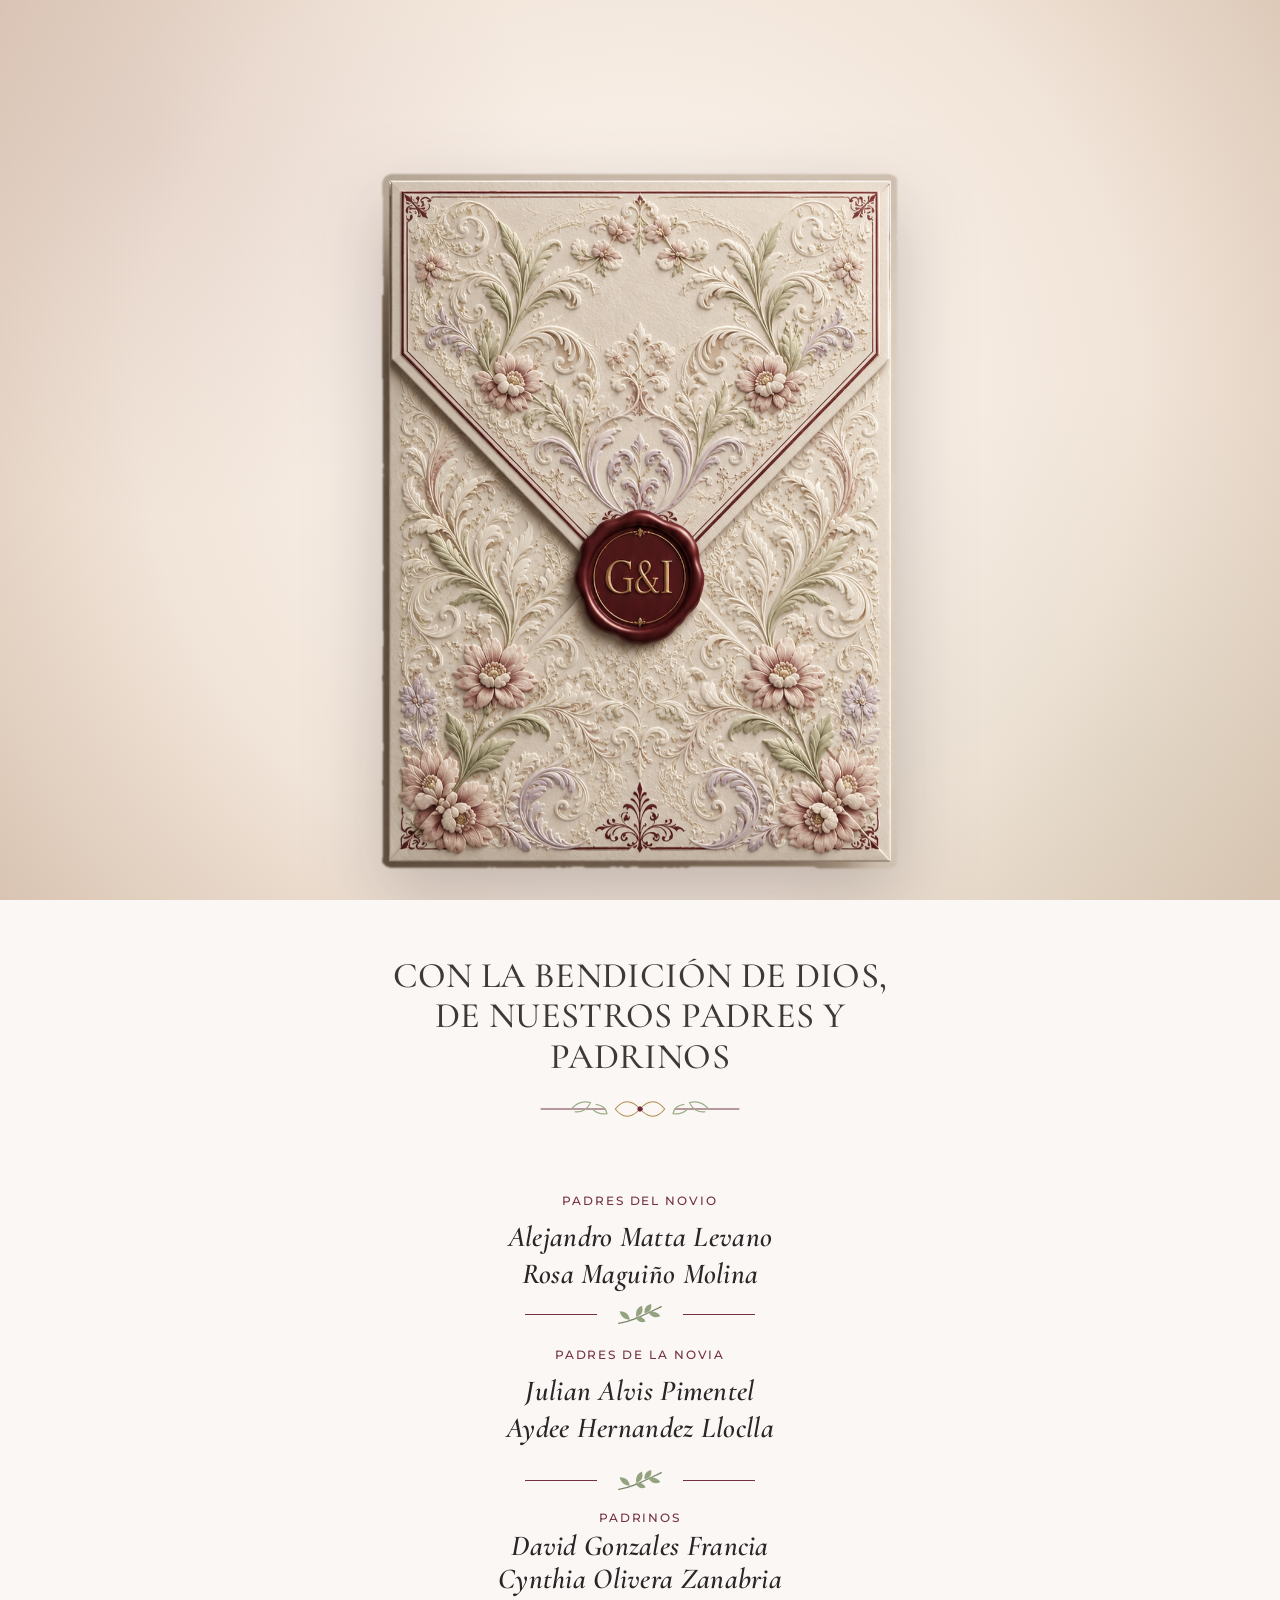
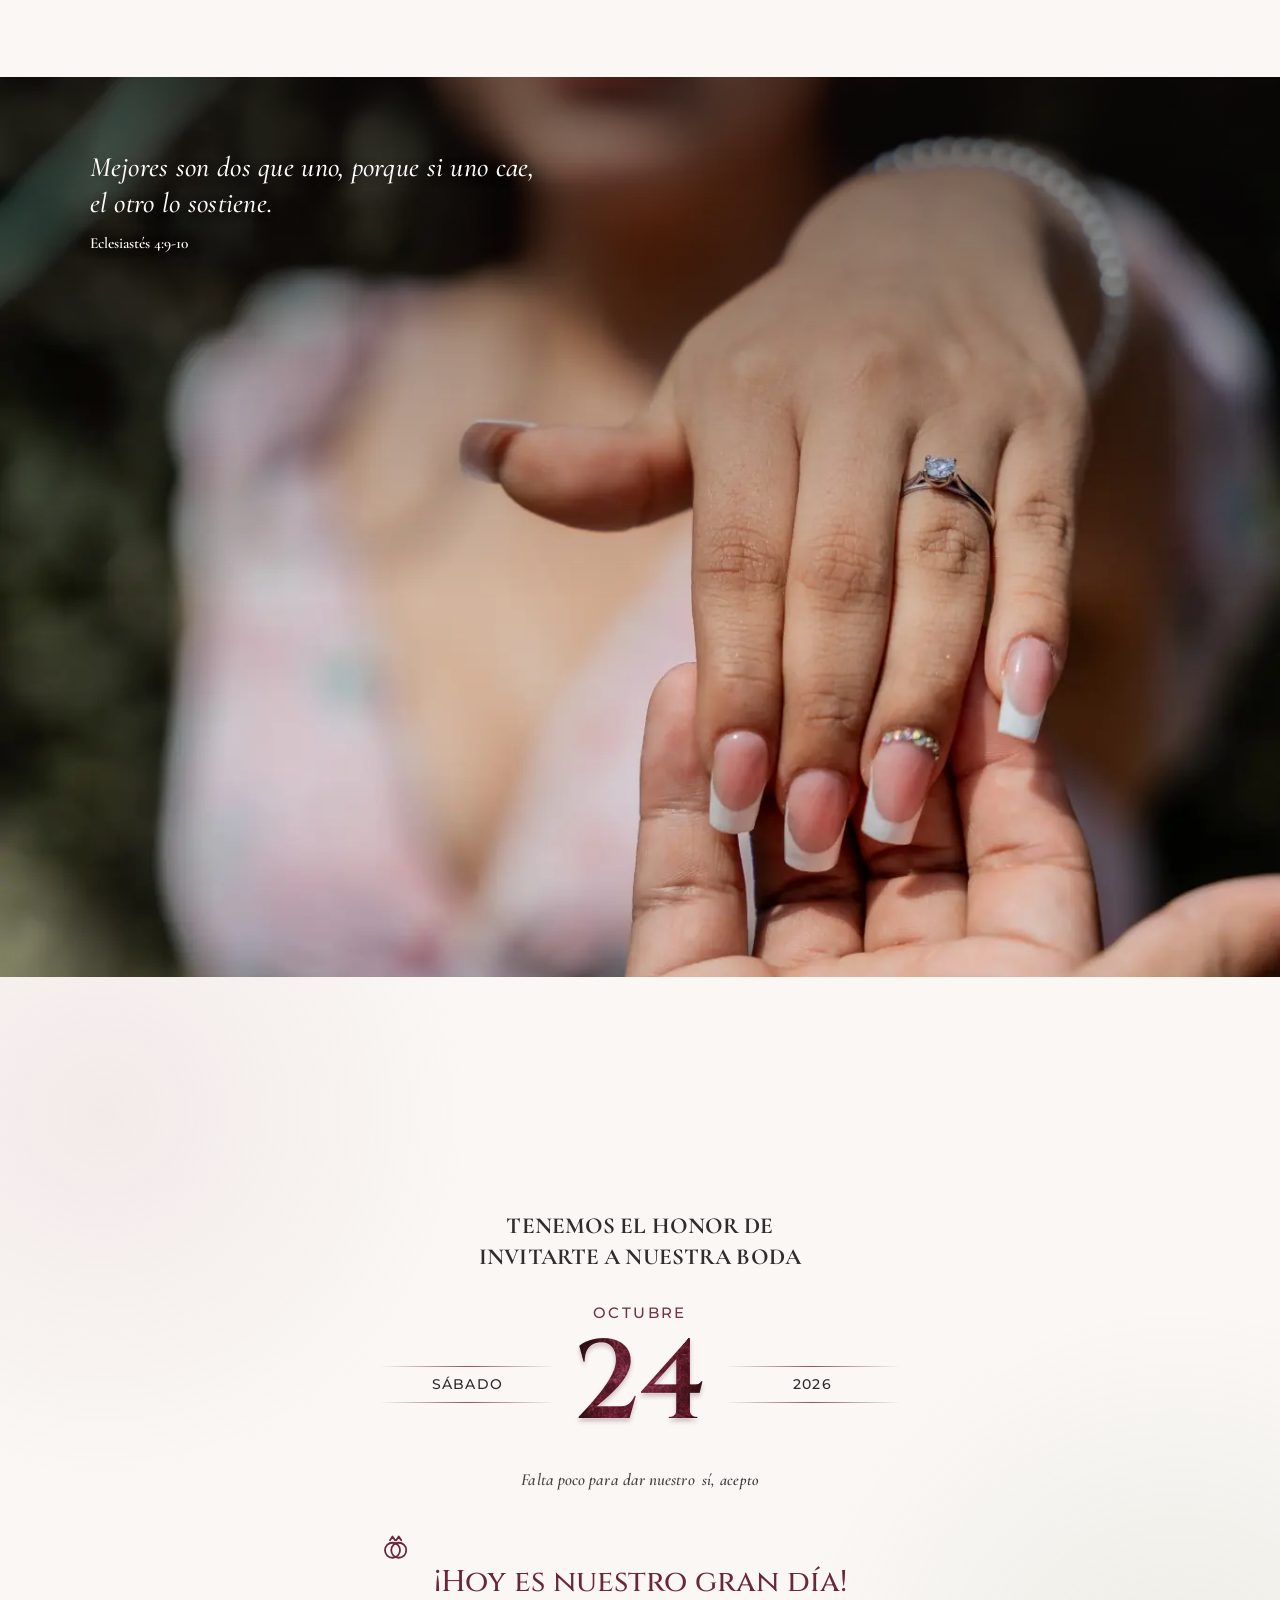
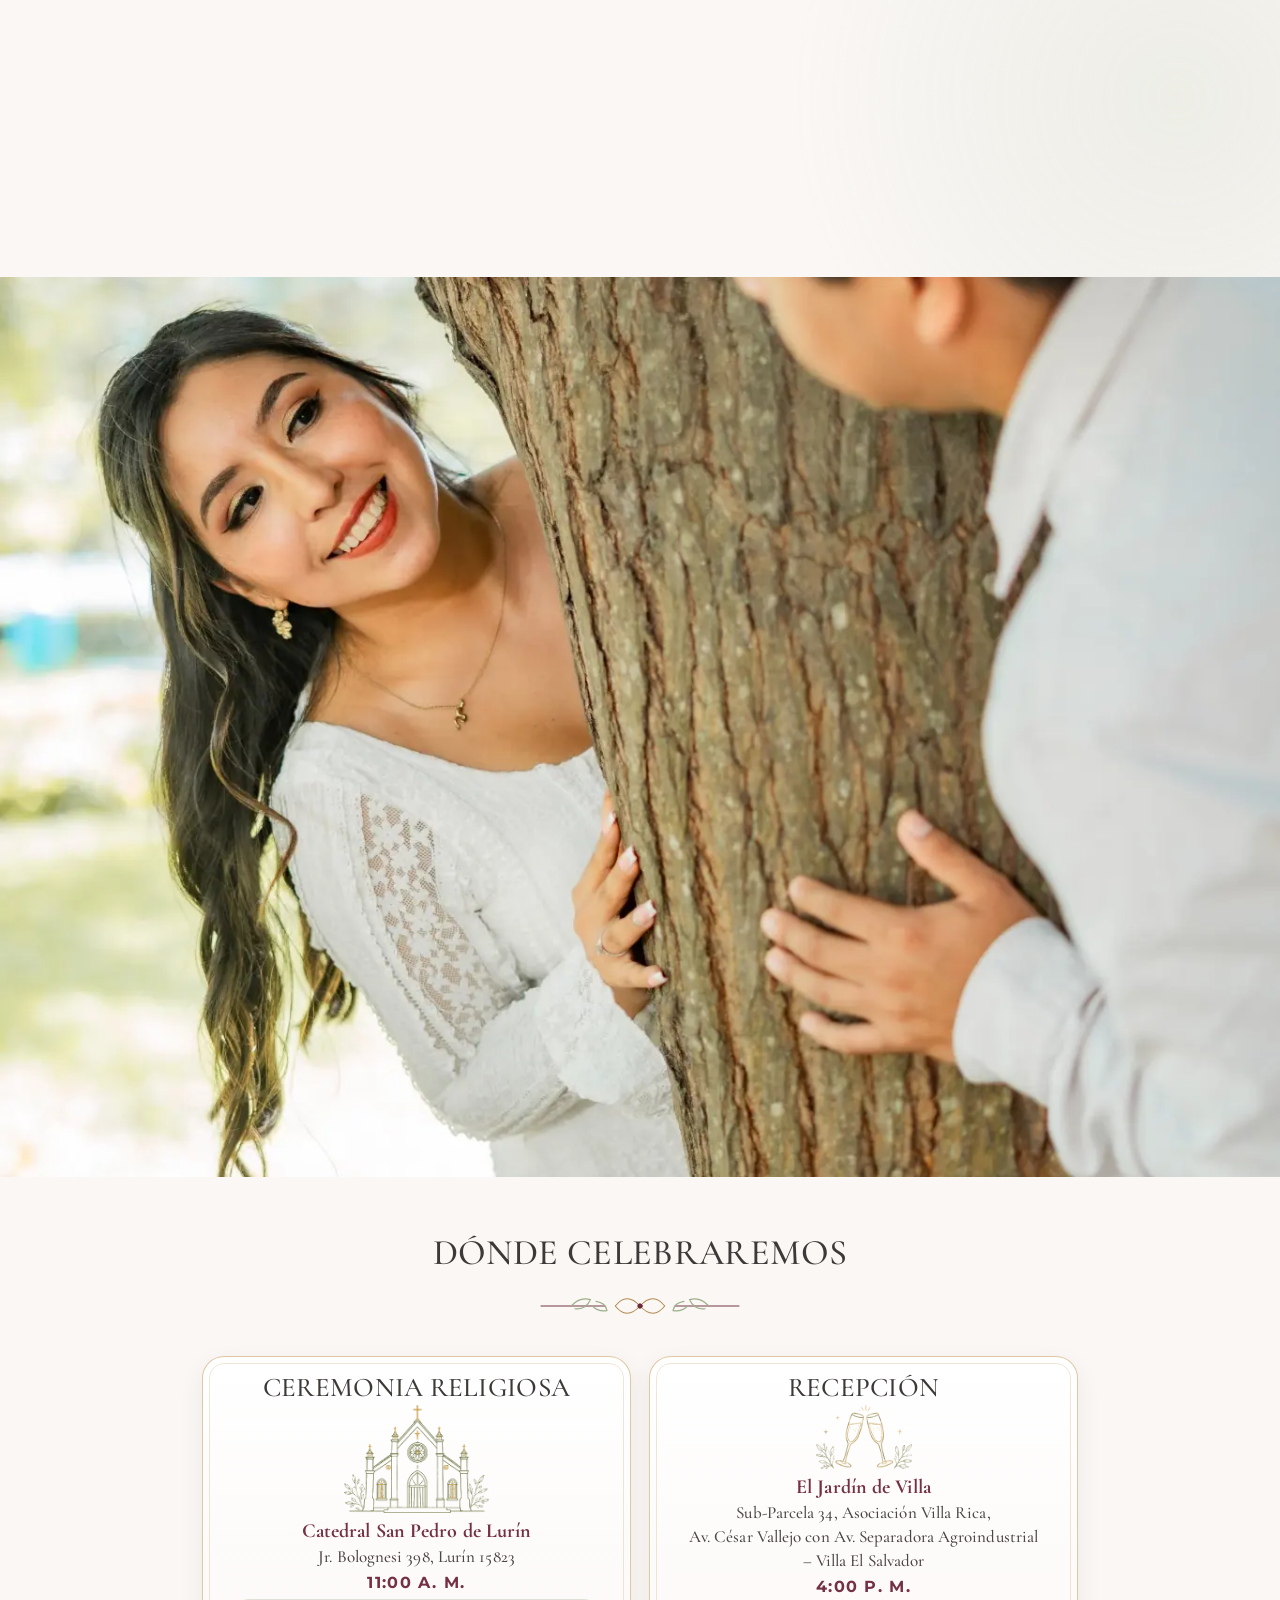
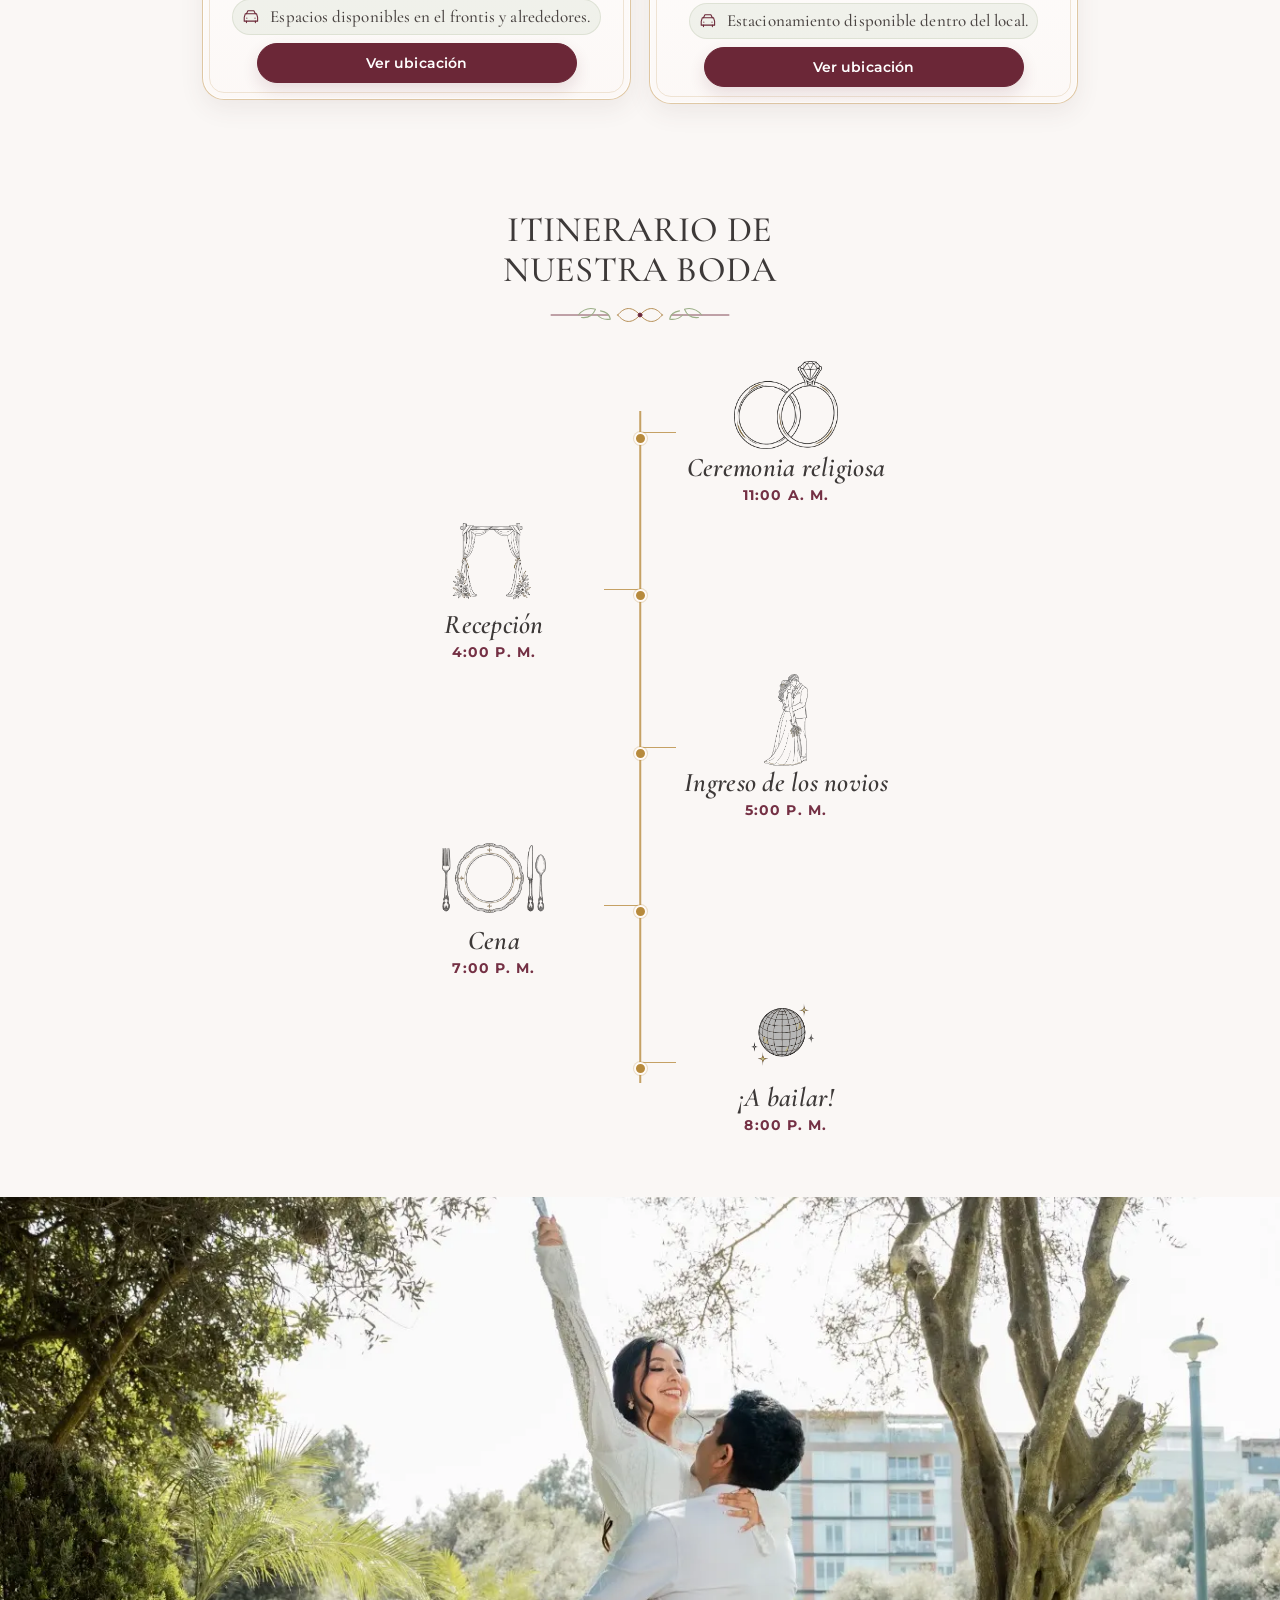
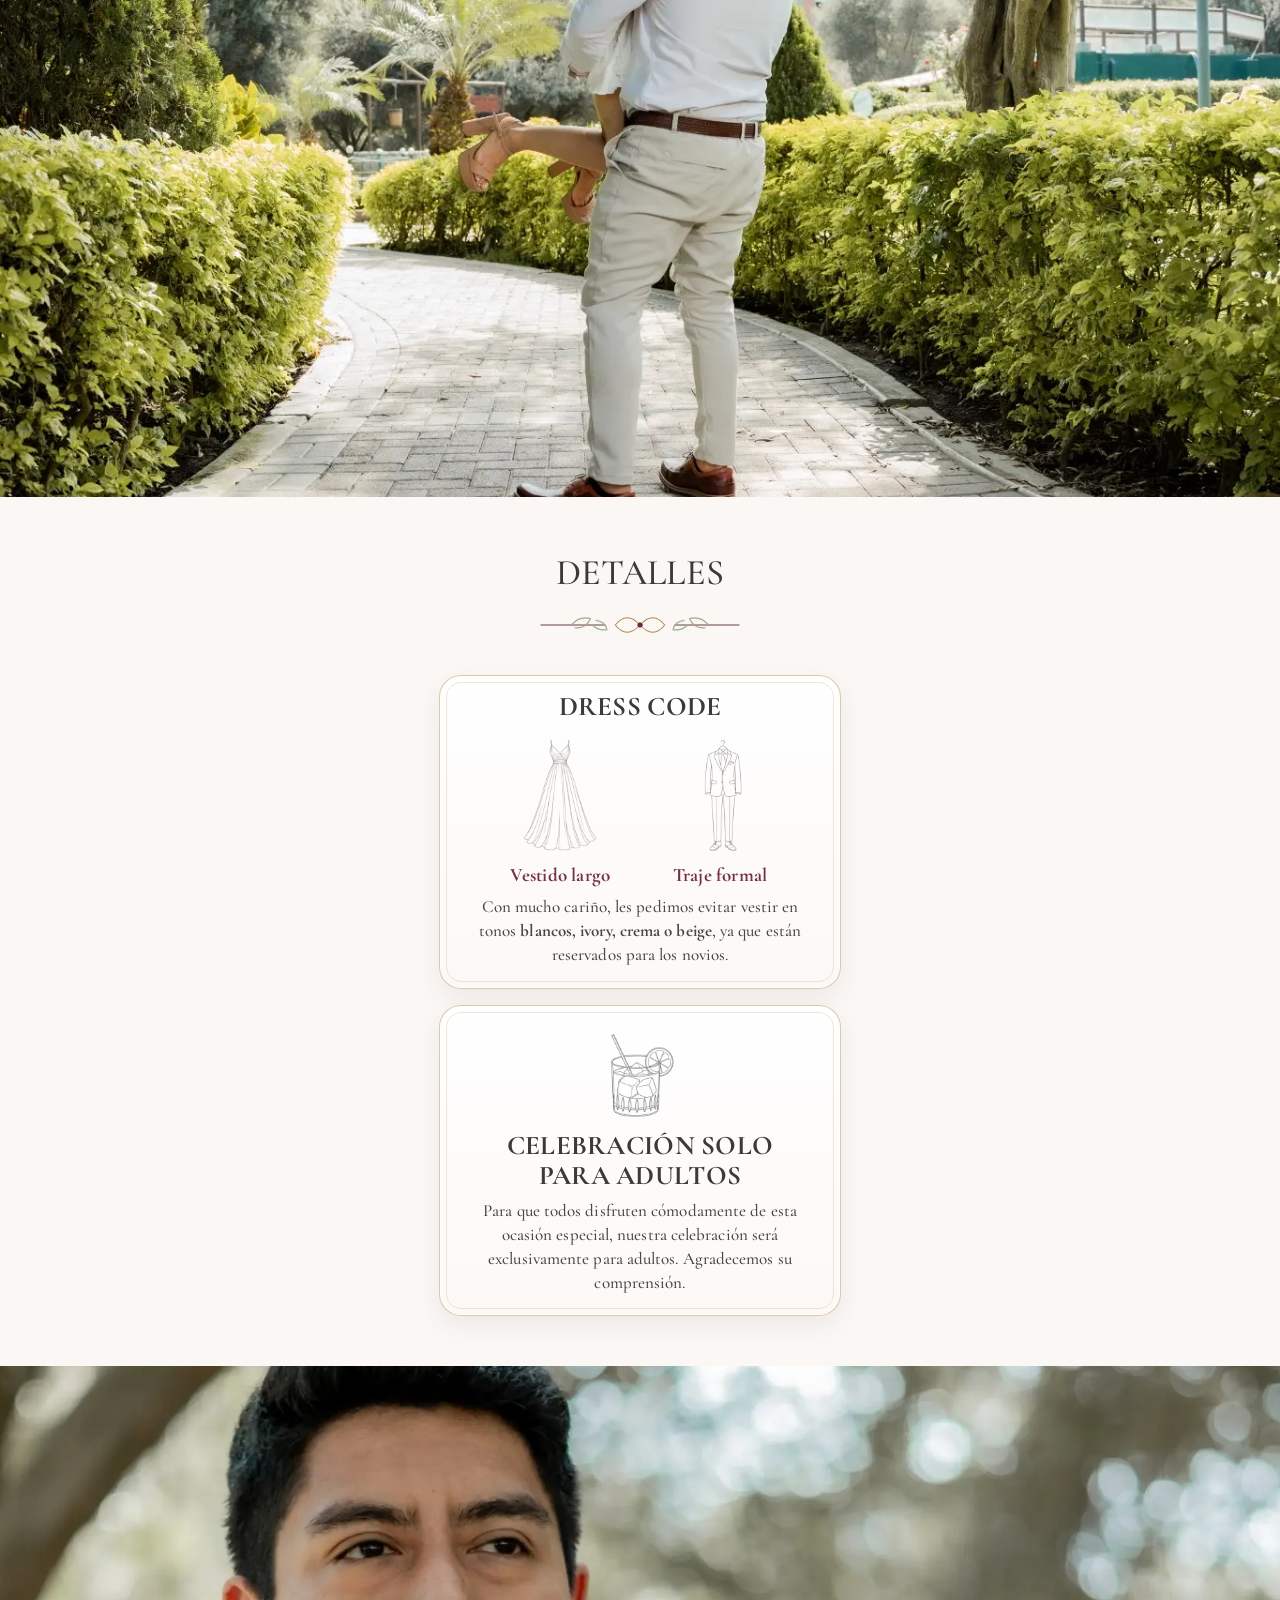
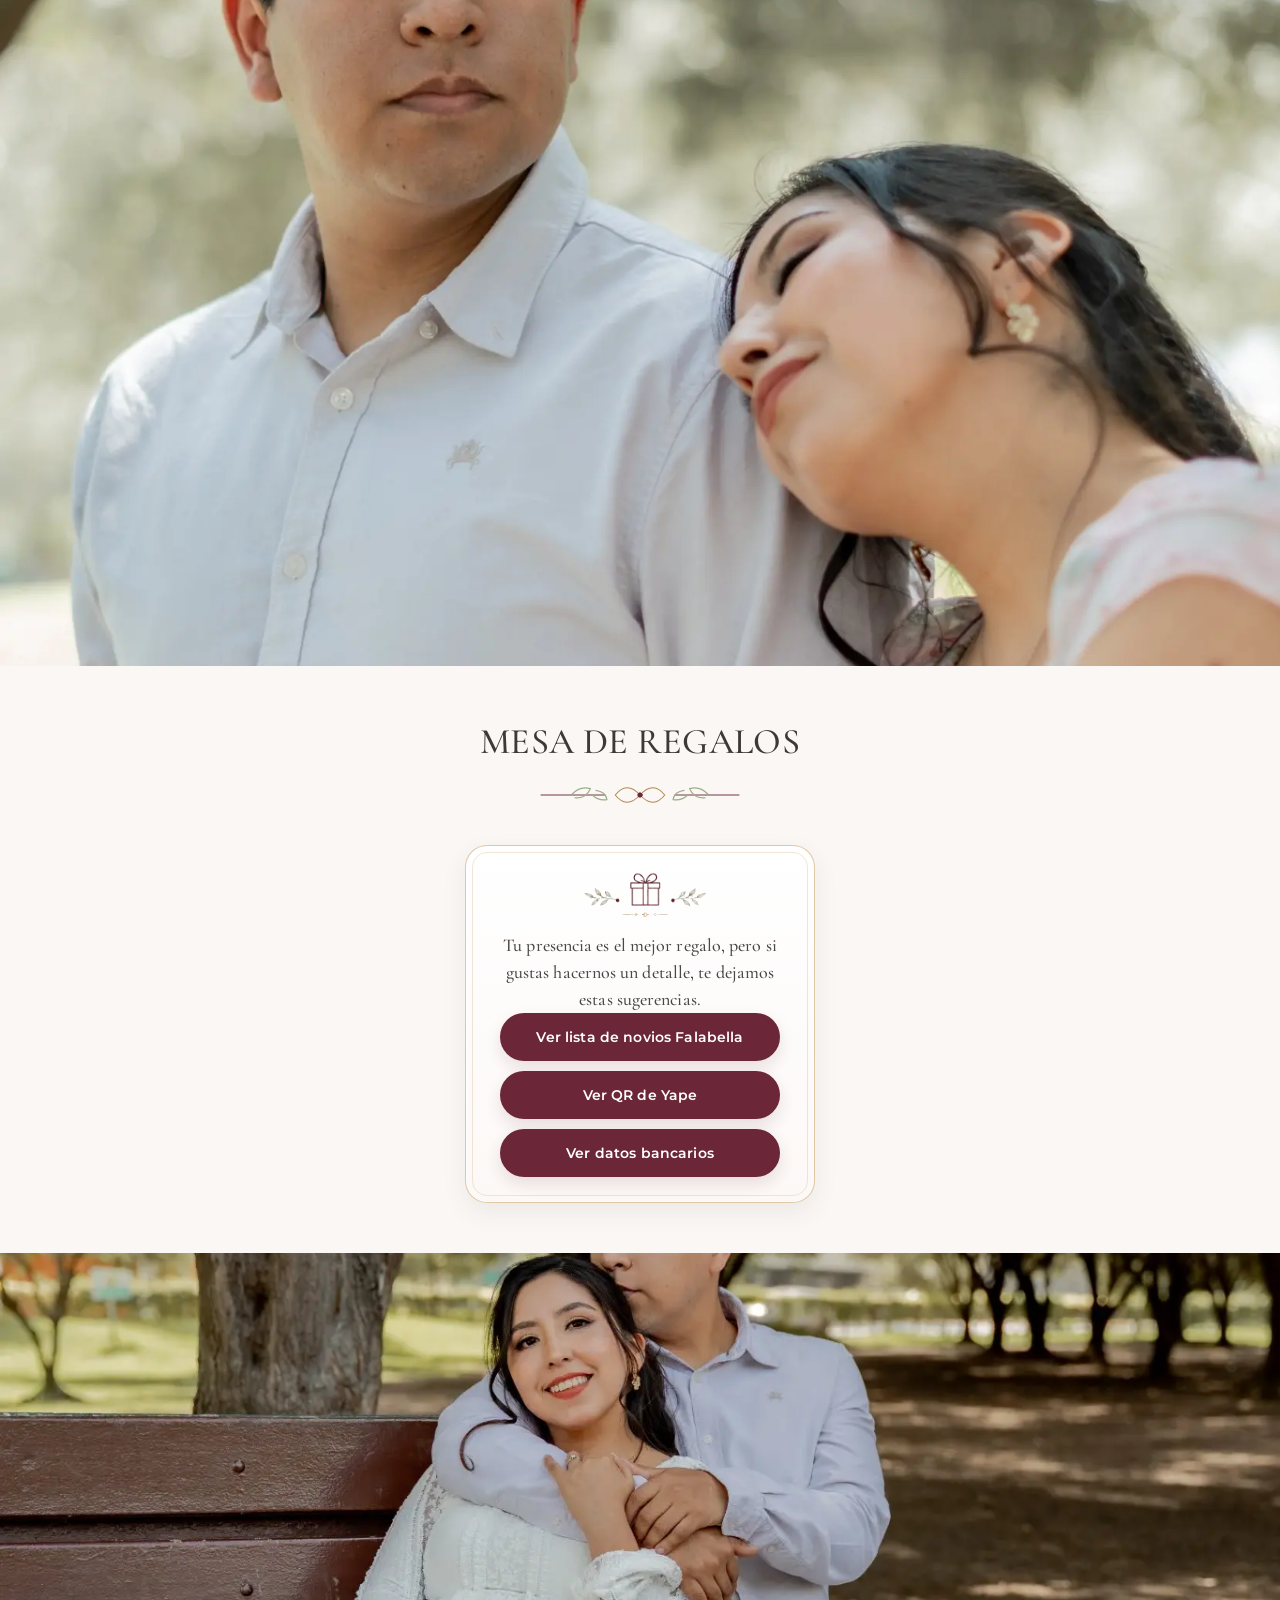
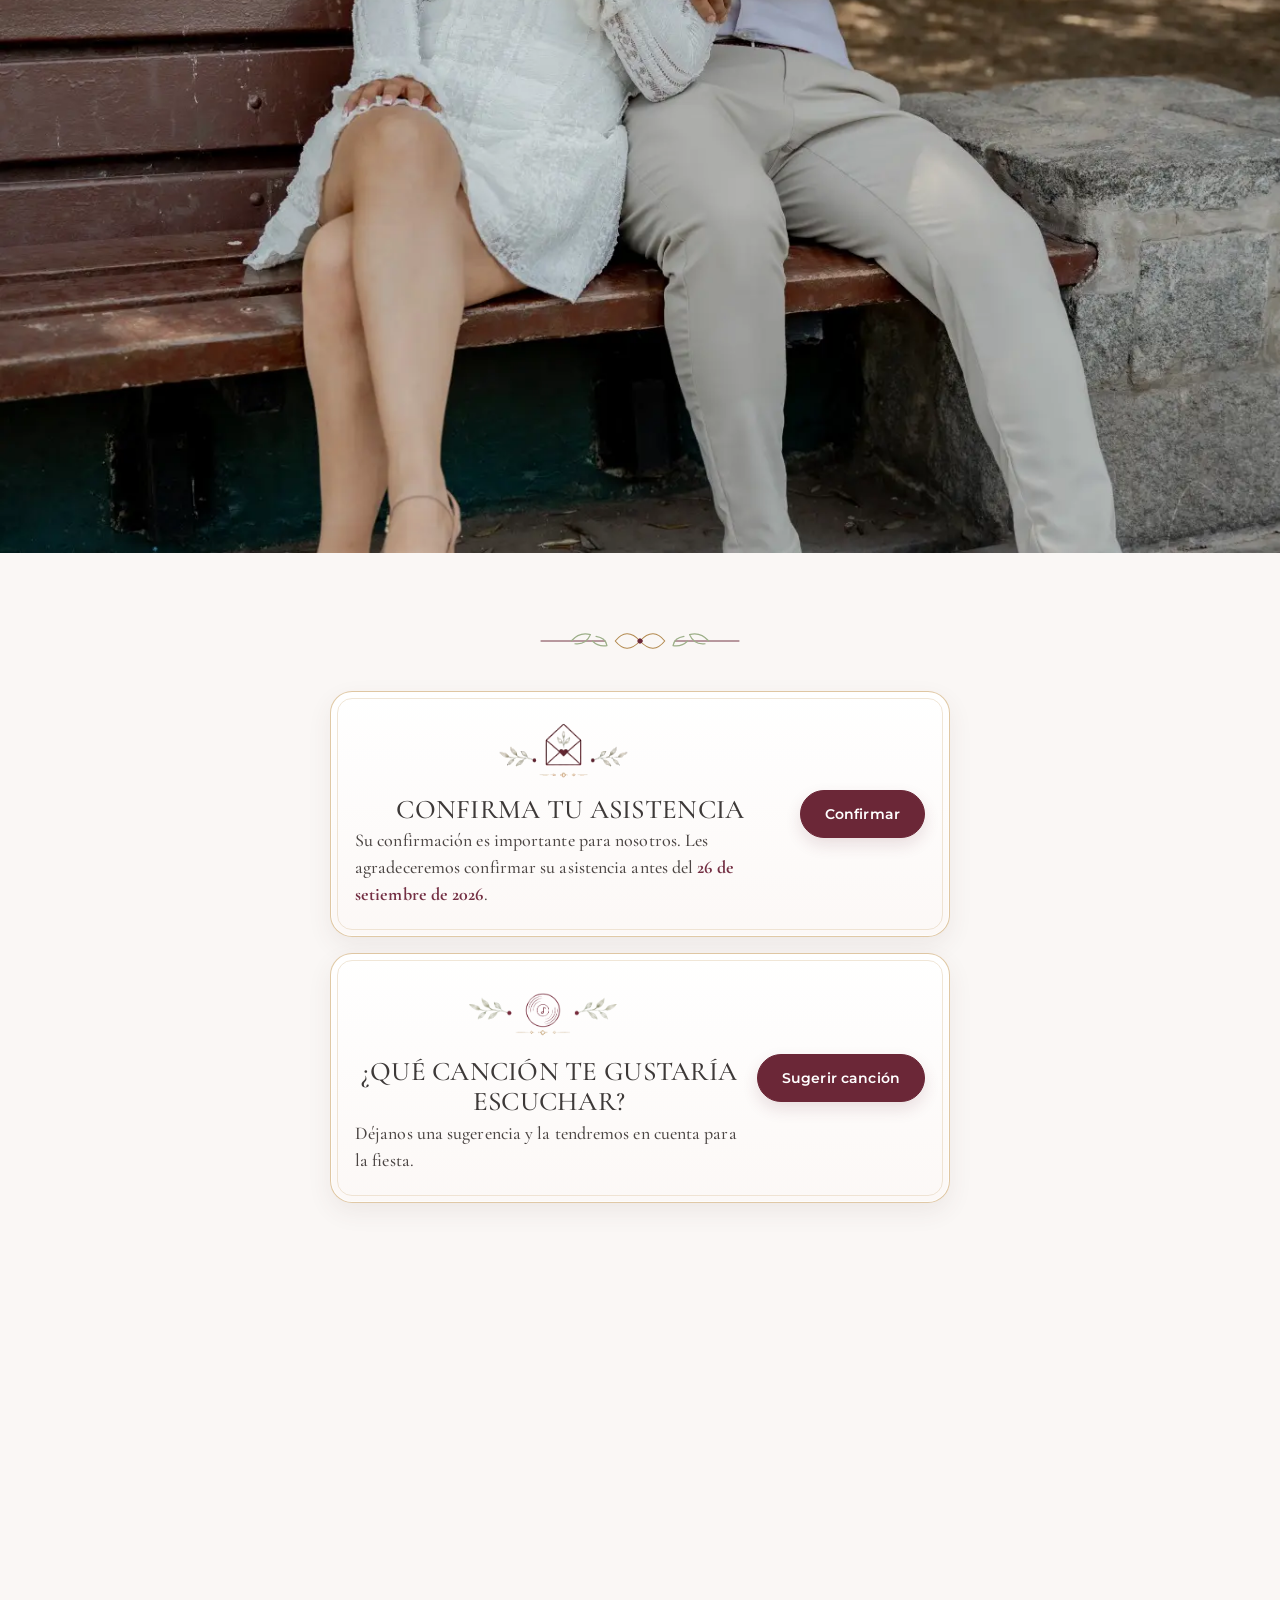
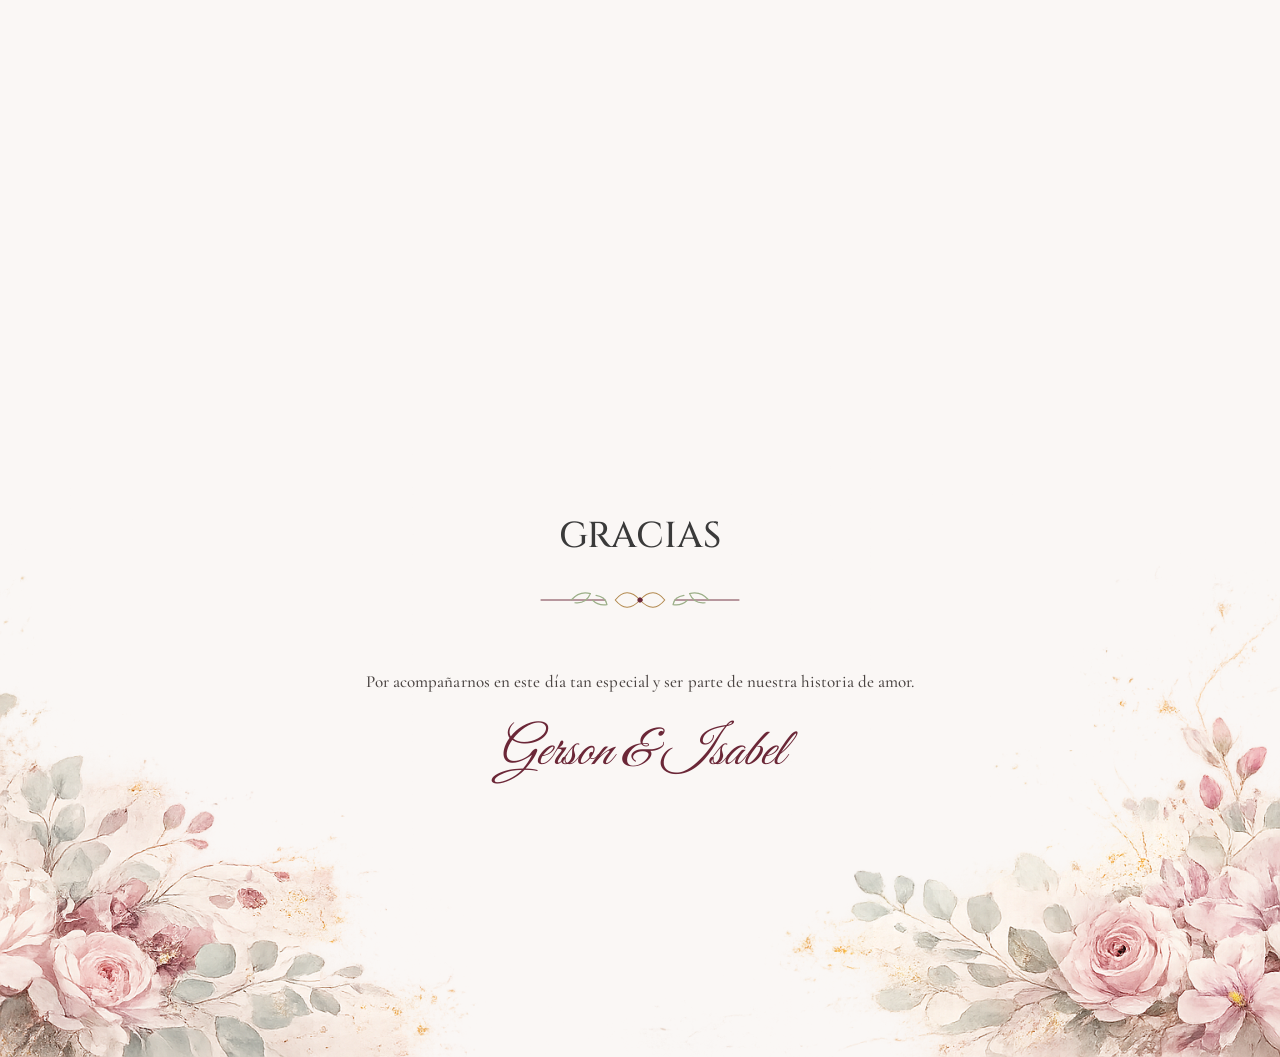
==== commit 15b8034d: "Sincroniza la frase bíblica sobre la foto" ====
--- a/invitacion-v151.html
+++ b/invitacion-v151.html
@@ -49,7 +49,7 @@
     fetchpriority="high"
 >
 <!-- Estilos de la invitación -->
-<link href="css/variables.css?v=167" rel="stylesheet">
+<link href="css/variables.css?v=168" rel="stylesheet">
 <link href="css/style.css?v=160" rel="stylesheet">
 
 <style>
@@ -225,6 +225,10 @@
     loading="lazy"
     decoding="async"
 >
+<div class="story-photo-verse">
+<p>Mejores son dos que uno, porque si uno cae,<br>el otro lo sostiene.</p>
+<cite>Eclesiastés 4:9-10</cite>
+</div>
 </section>
 <section class="wedding-details" id="detalles-principales">
 <div class="container wedding-details-container">
--- a/css/variables.css
+++ b/css/variables.css
@@ -153,3 +153,69 @@
     grid-row: auto !important;
     aspect-ratio: 2 / 3 !important;
 }
+
+/* =====================================================
+   v168 · Frase bíblica sobre la foto de compromiso
+   ===================================================== */
+.story-photo--after-family::after {
+    content: "";
+    position: absolute;
+    inset: 0;
+    z-index: 1;
+    background: linear-gradient(
+        180deg,
+        rgba(18, 13, 12, .50) 0%,
+        rgba(18, 13, 12, .22) 30%,
+        rgba(18, 13, 12, 0) 58%
+    );
+    pointer-events: none;
+}
+
+.story-photo--after-family .story-photo-verse {
+    position: absolute;
+    top: 8%;
+    left: 7%;
+    z-index: 2;
+    width: min(86%, 610px);
+    color: #fffdfb;
+    text-align: left;
+    text-shadow: 0 2px 8px rgba(0, 0, 0, .58);
+    pointer-events: none;
+}
+
+.story-photo--after-family .story-photo-verse p {
+    margin: 0;
+    font-family: "Cormorant Garamond", Georgia, serif;
+    font-size: clamp(21px, 2.2vw, 32px);
+    font-style: italic;
+    font-weight: 500;
+    line-height: 1.28;
+    letter-spacing: .01em;
+}
+
+.story-photo--after-family .story-photo-verse cite {
+    display: block;
+    margin-top: 13px;
+    font-family: "Cormorant Garamond", Georgia, serif;
+    font-size: clamp(15px, 1.2vw, 19px);
+    font-style: normal;
+    font-weight: 600;
+    line-height: 1.2;
+}
+
+@media (max-width: 768px) {
+    .story-photo--after-family .story-photo-verse {
+        top: 7%;
+        left: 6%;
+        width: 88%;
+    }
+
+    .story-photo--after-family .story-photo-verse p {
+        font-size: clamp(18px, 5.2vw, 23px);
+    }
+
+    .story-photo--after-family .story-photo-verse cite {
+        margin-top: 11px;
+        font-size: clamp(14px, 3.9vw, 17px);
+    }
+}
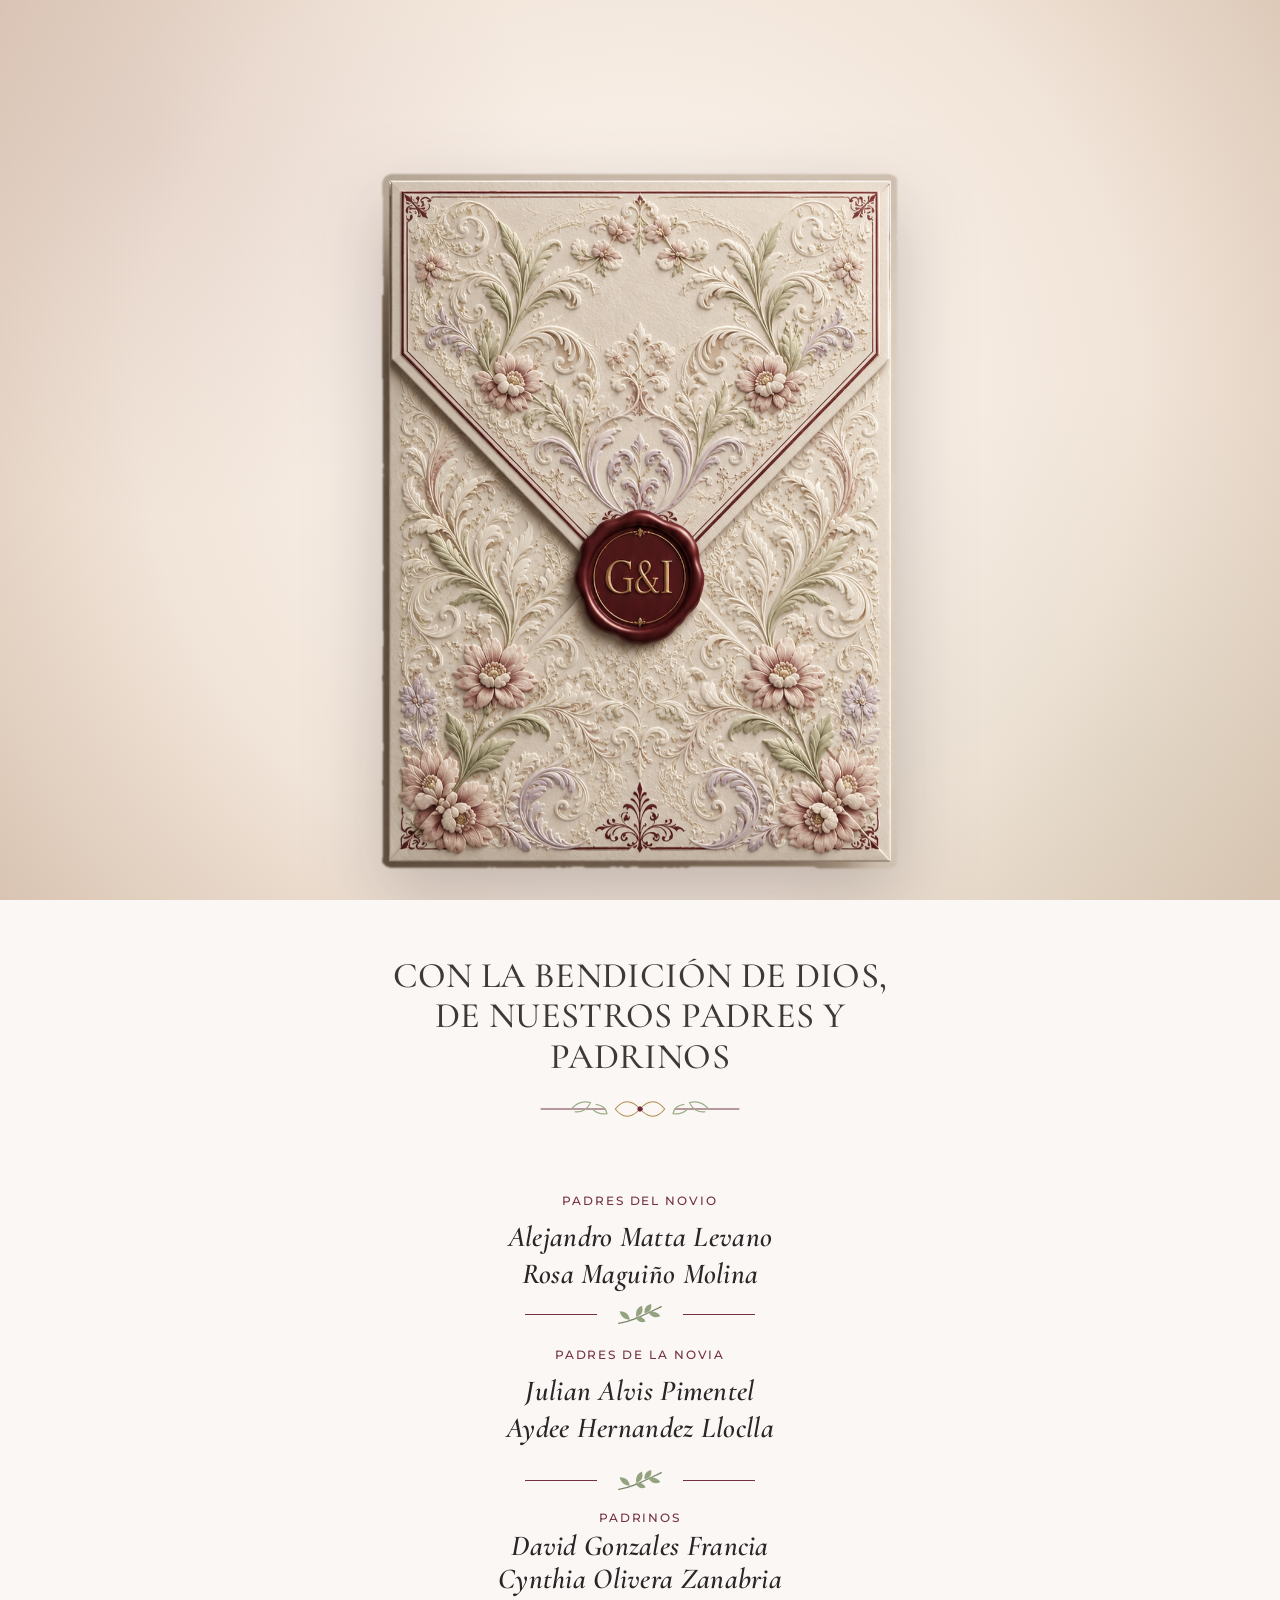
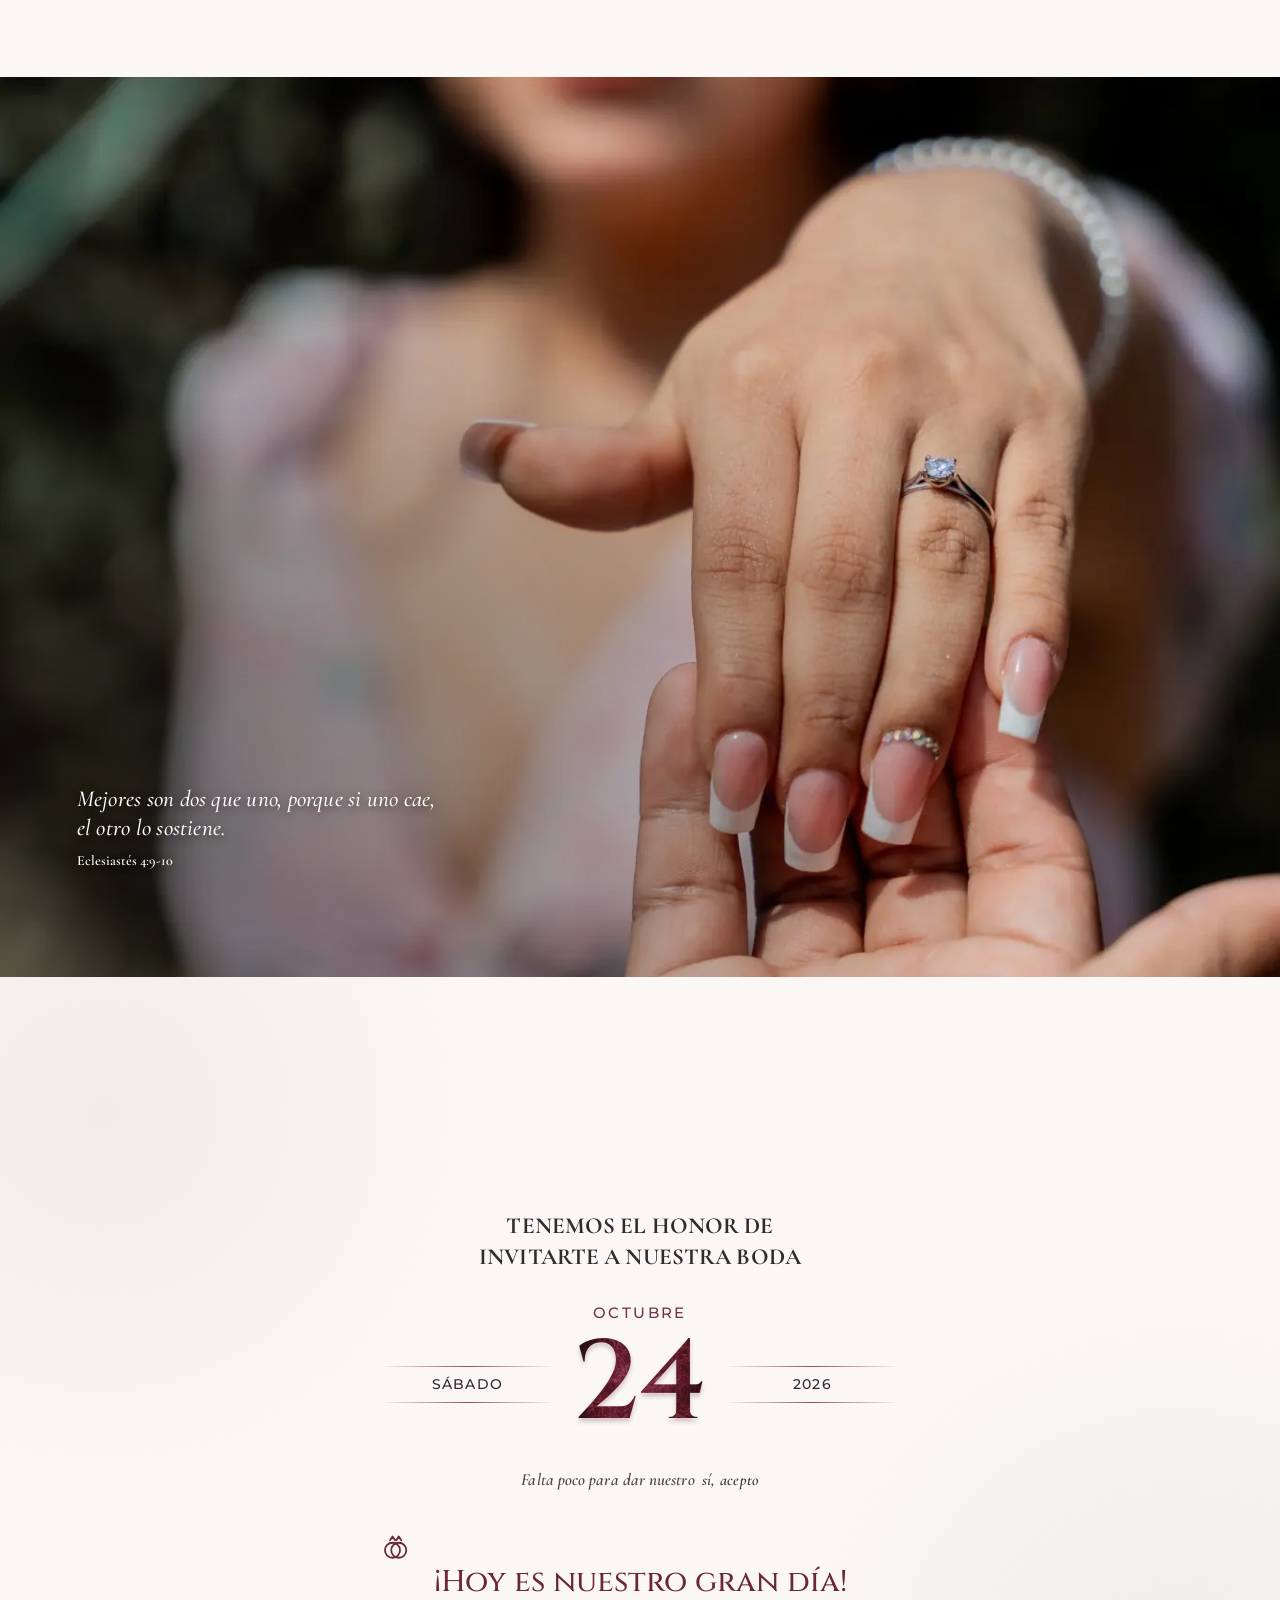
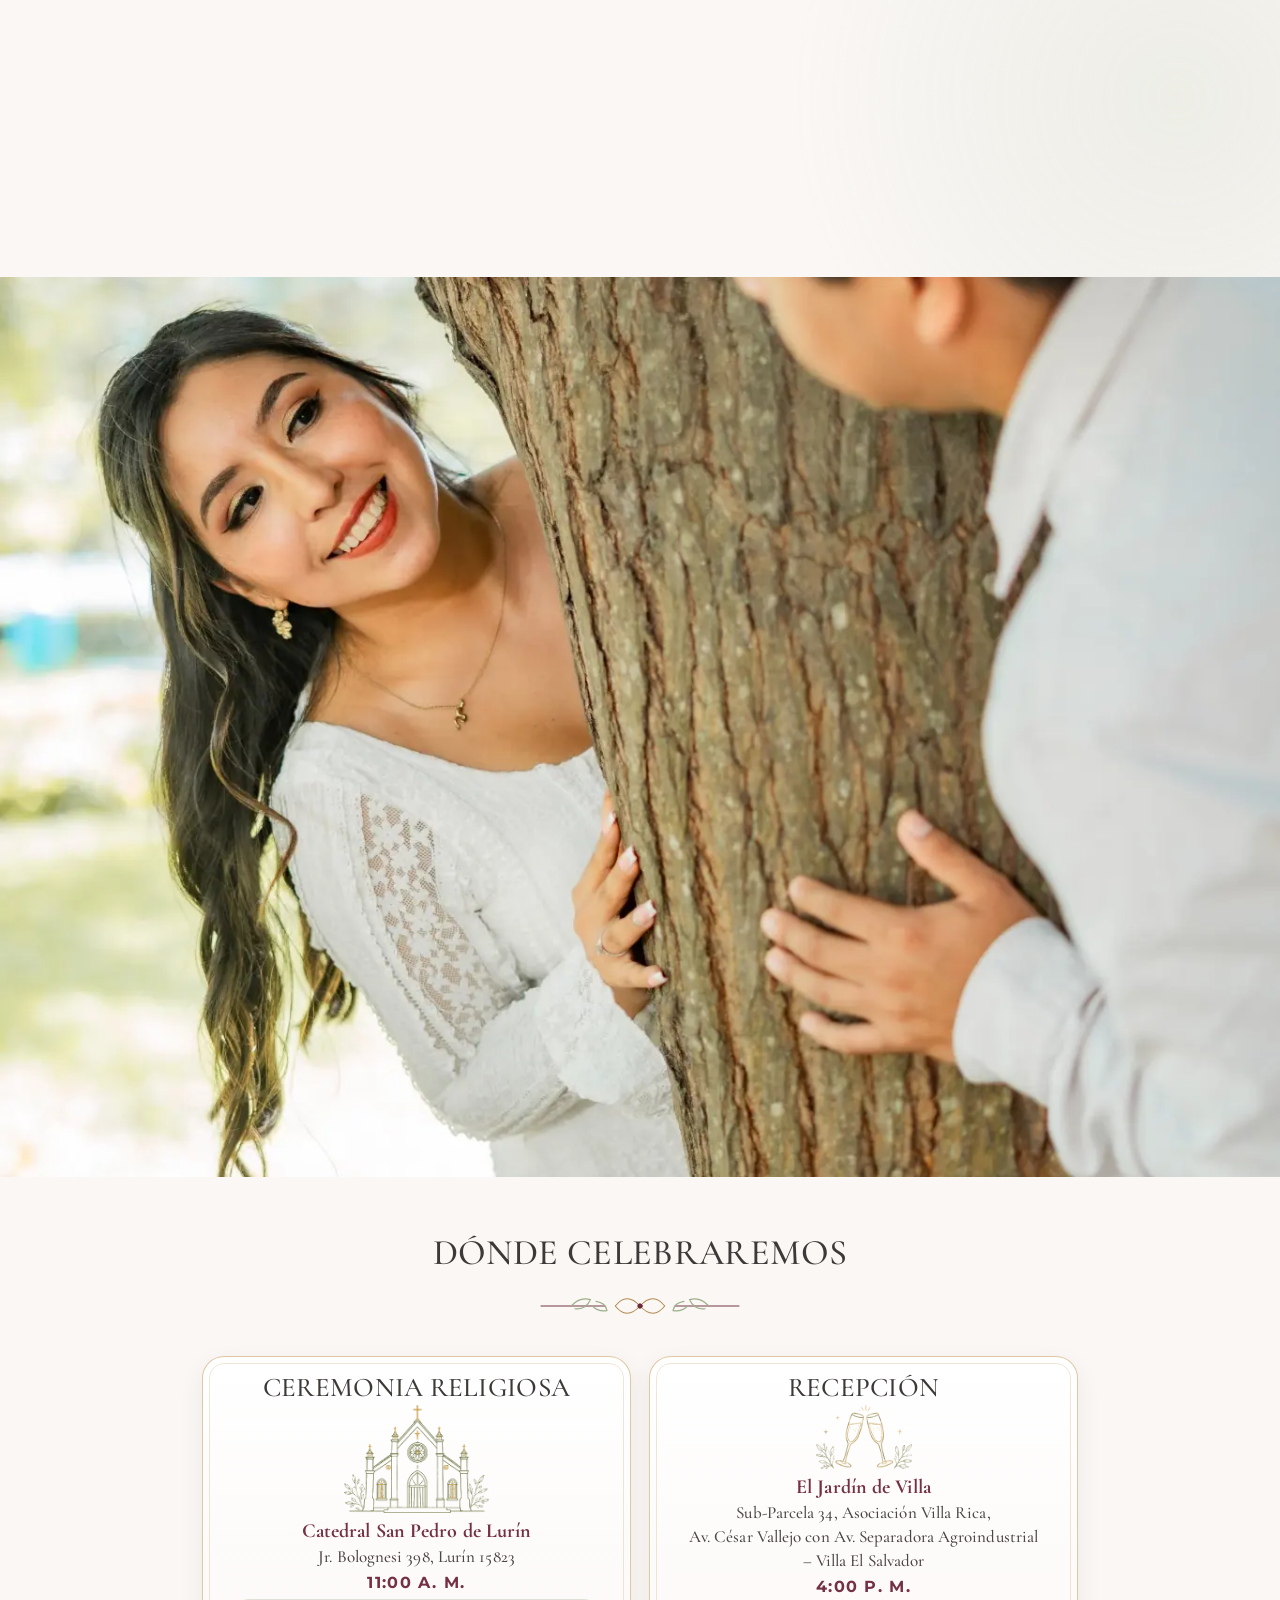
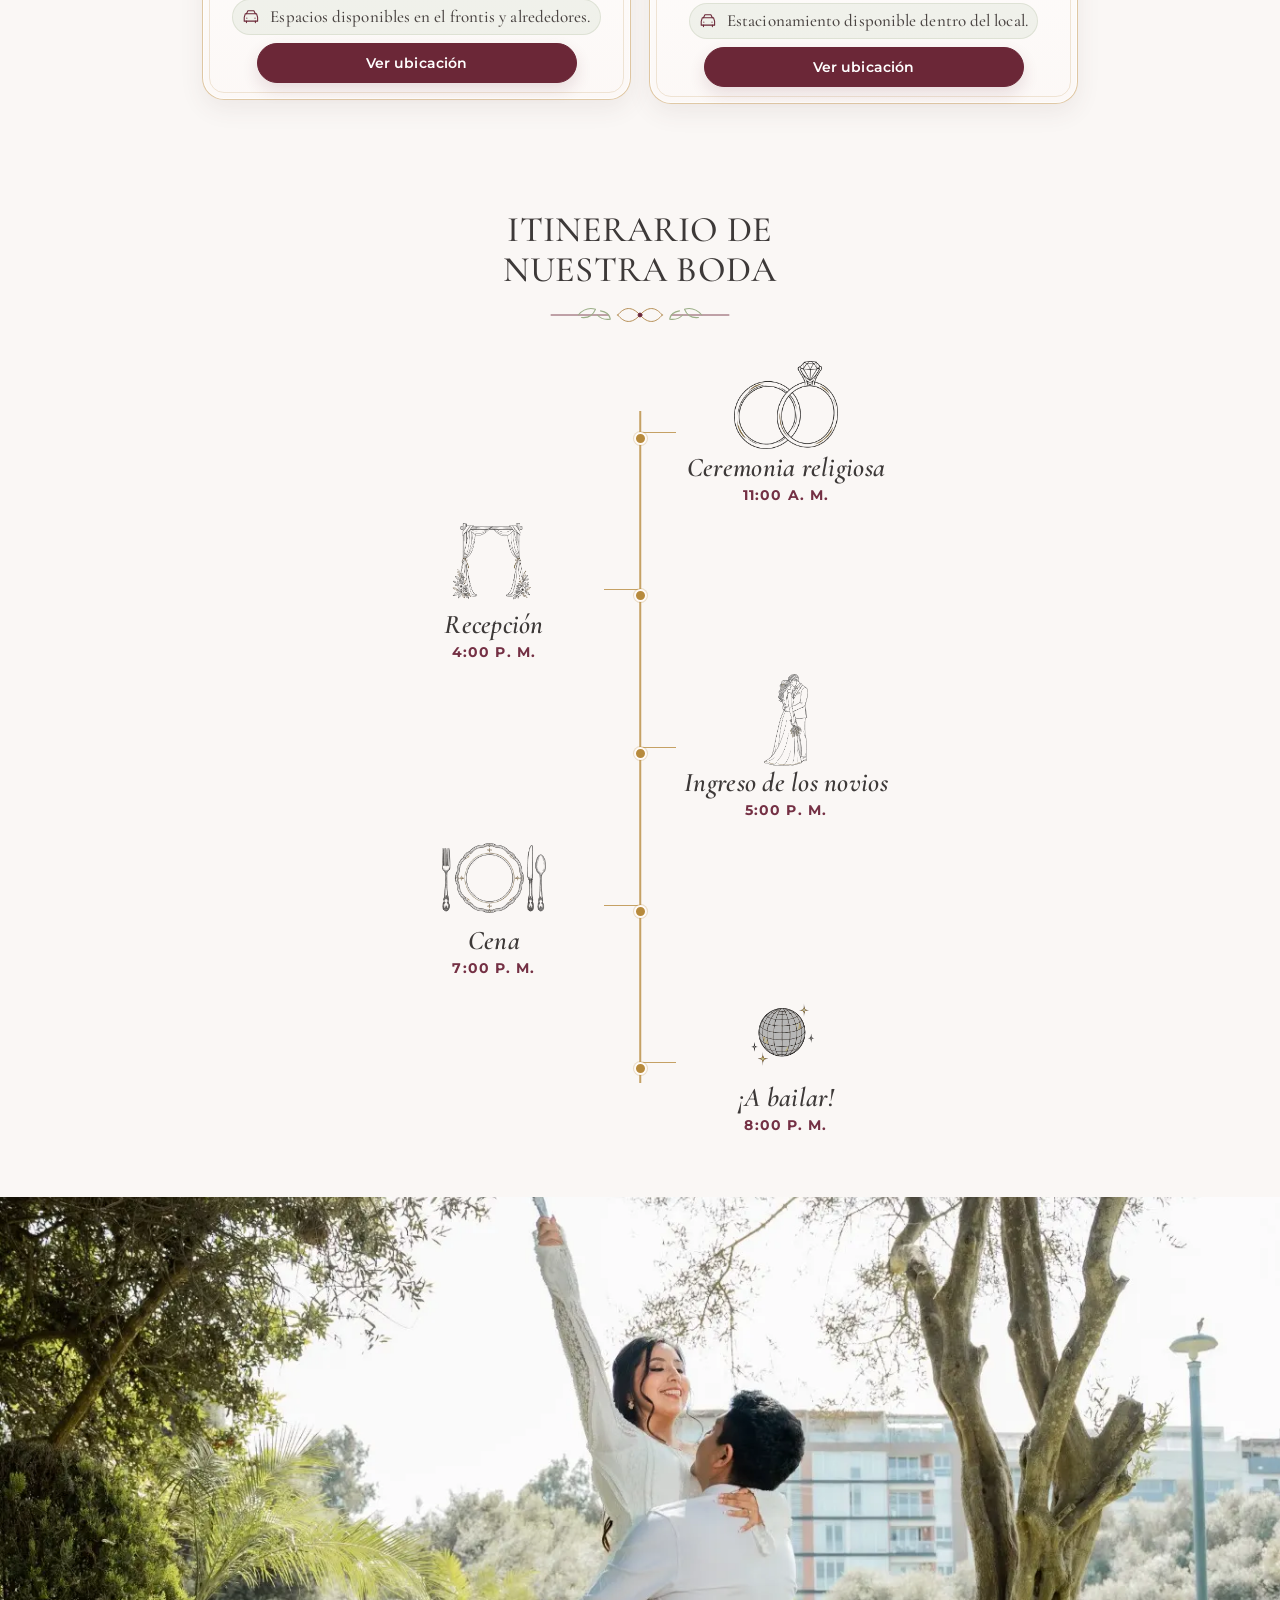
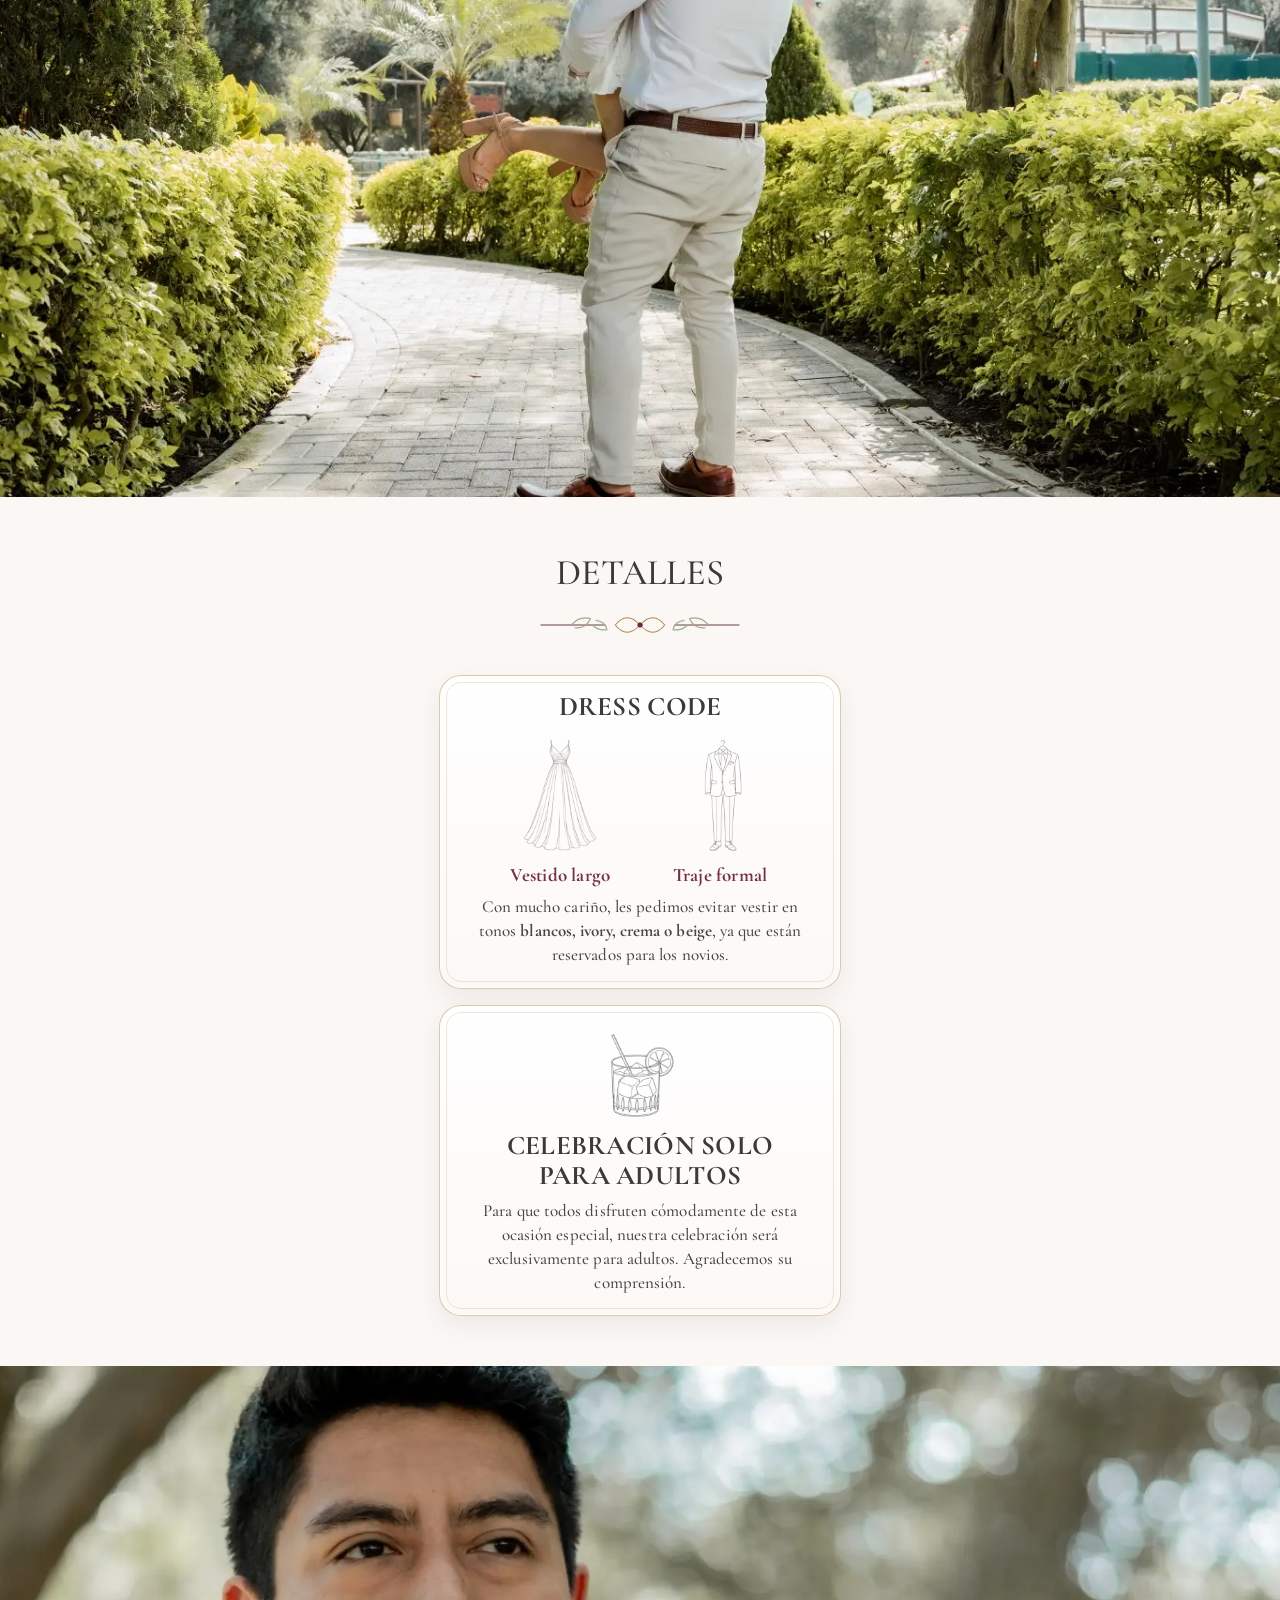
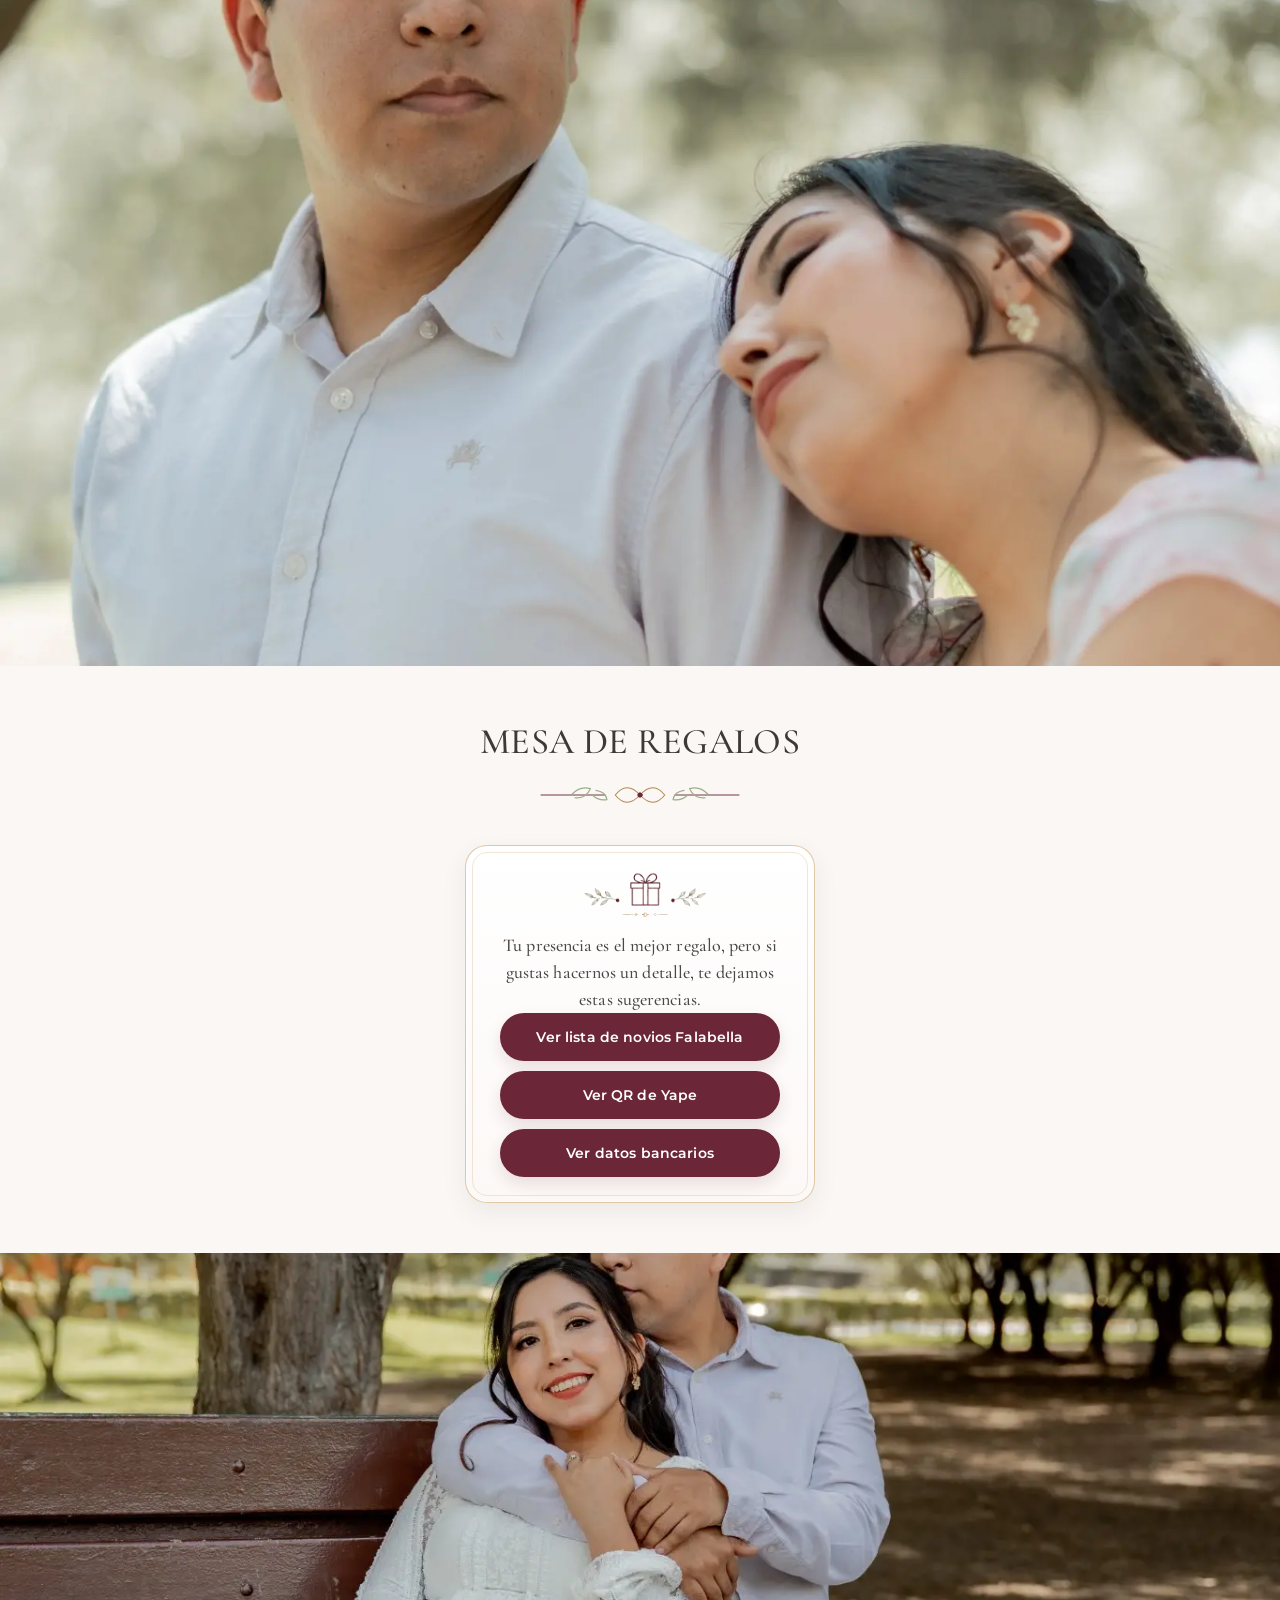
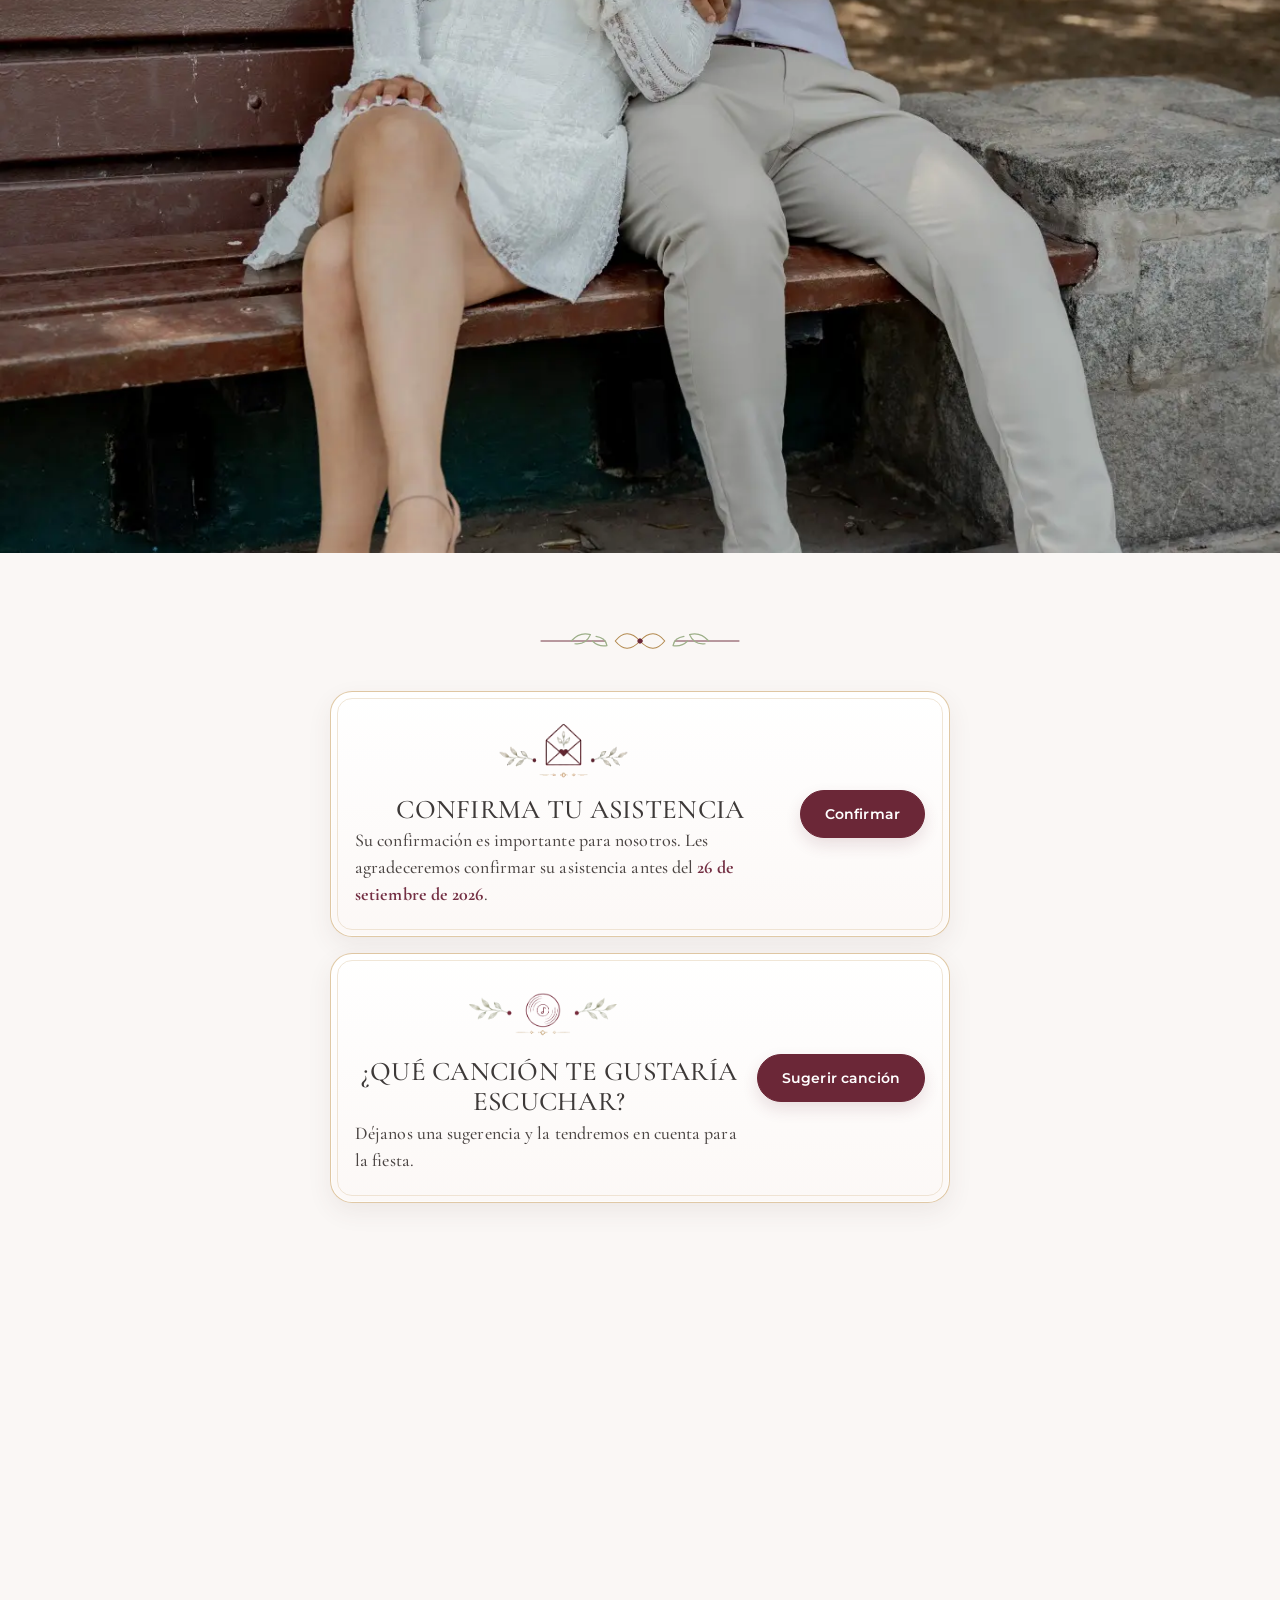
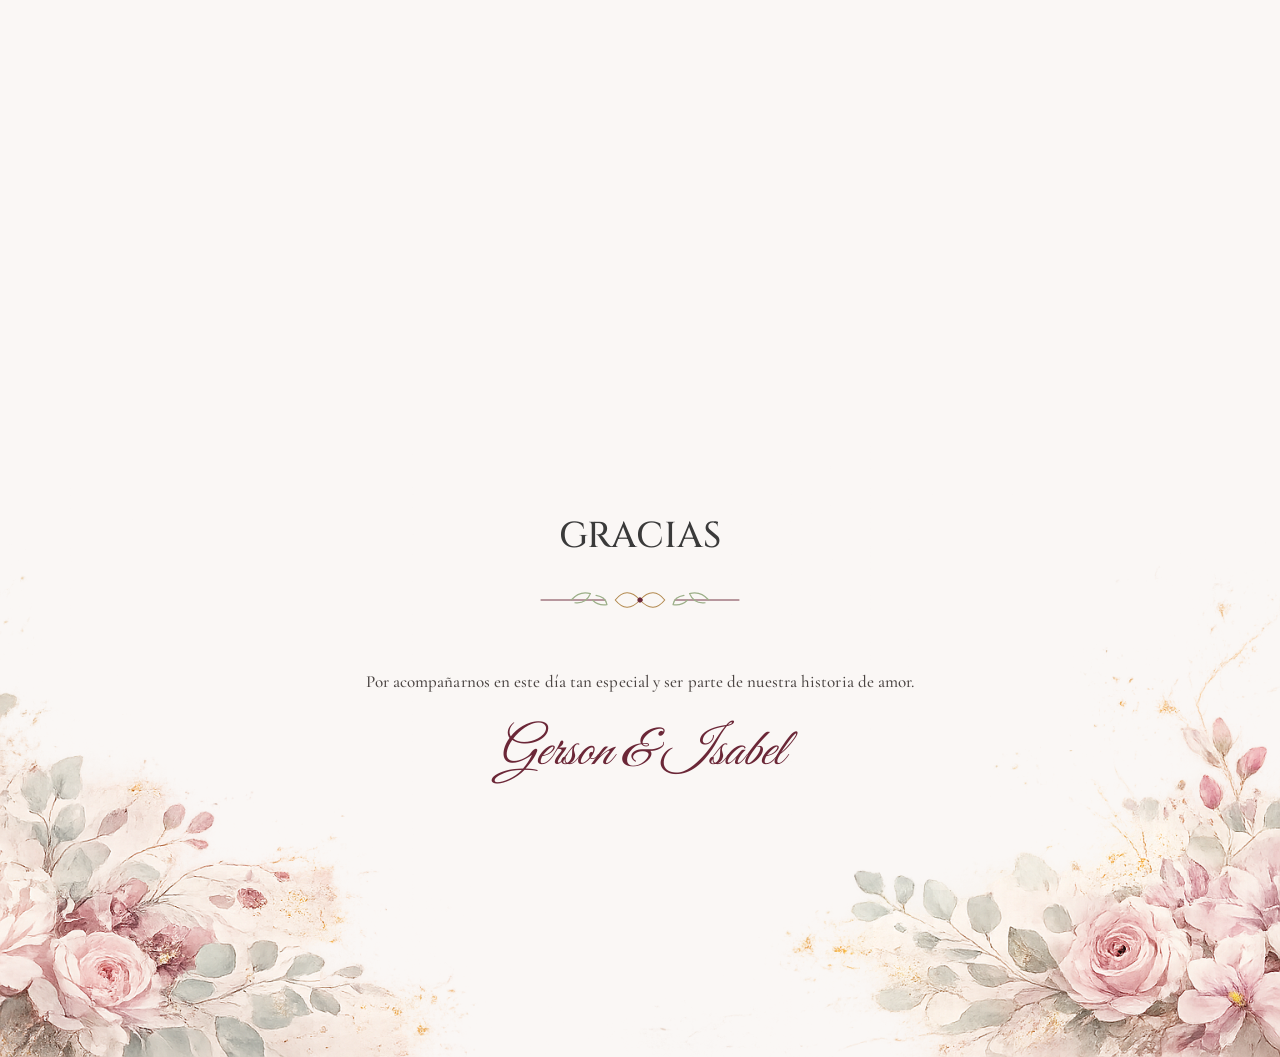
==== commit 12900b3c: "Sincroniza la nueva posición del versículo" ====
--- a/invitacion-v151.html
+++ b/invitacion-v151.html
@@ -49,7 +49,7 @@
     fetchpriority="high"
 >
 <!-- Estilos de la invitación -->
-<link href="css/variables.css?v=168" rel="stylesheet">
+<link href="css/variables.css?v=169" rel="stylesheet">
 <link href="css/style.css?v=160" rel="stylesheet">
 
 <style>
--- a/css/variables.css
+++ b/css/variables.css
@@ -219,3 +219,52 @@
         font-size: clamp(14px, 3.9vw, 17px);
     }
 }
+
+/* =====================================================
+   v169 · Reubica la frase sin cubrir rostro, anillo ni manos
+   ===================================================== */
+.story-photo--after-family::after {
+    background: radial-gradient(
+        ellipse at 0% 78%,
+        rgba(18, 13, 12, .56) 0%,
+        rgba(18, 13, 12, .30) 28%,
+        rgba(18, 13, 12, 0) 60%
+    );
+}
+
+.story-photo--after-family .story-photo-verse {
+    top: auto;
+    bottom: 12%;
+    left: 6%;
+    width: min(46%, 460px);
+}
+
+.story-photo--after-family .story-photo-verse p {
+    font-size: clamp(19px, 1.8vw, 27px);
+    line-height: 1.25;
+}
+
+.story-photo--after-family .story-photo-verse cite {
+    margin-top: 10px;
+    font-size: clamp(14px, 1.05vw, 17px);
+}
+
+@media (max-width: 768px) {
+    .story-photo--after-family .story-photo-verse {
+        top: auto;
+        right: auto;
+        bottom: 15%;
+        left: 5.5%;
+        width: 48%;
+    }
+
+    .story-photo--after-family .story-photo-verse p {
+        font-size: clamp(17px, 4.7vw, 20px);
+        line-height: 1.24;
+    }
+
+    .story-photo--after-family .story-photo-verse cite {
+        margin-top: 9px;
+        font-size: clamp(13px, 3.7vw, 15px);
+    }
+}
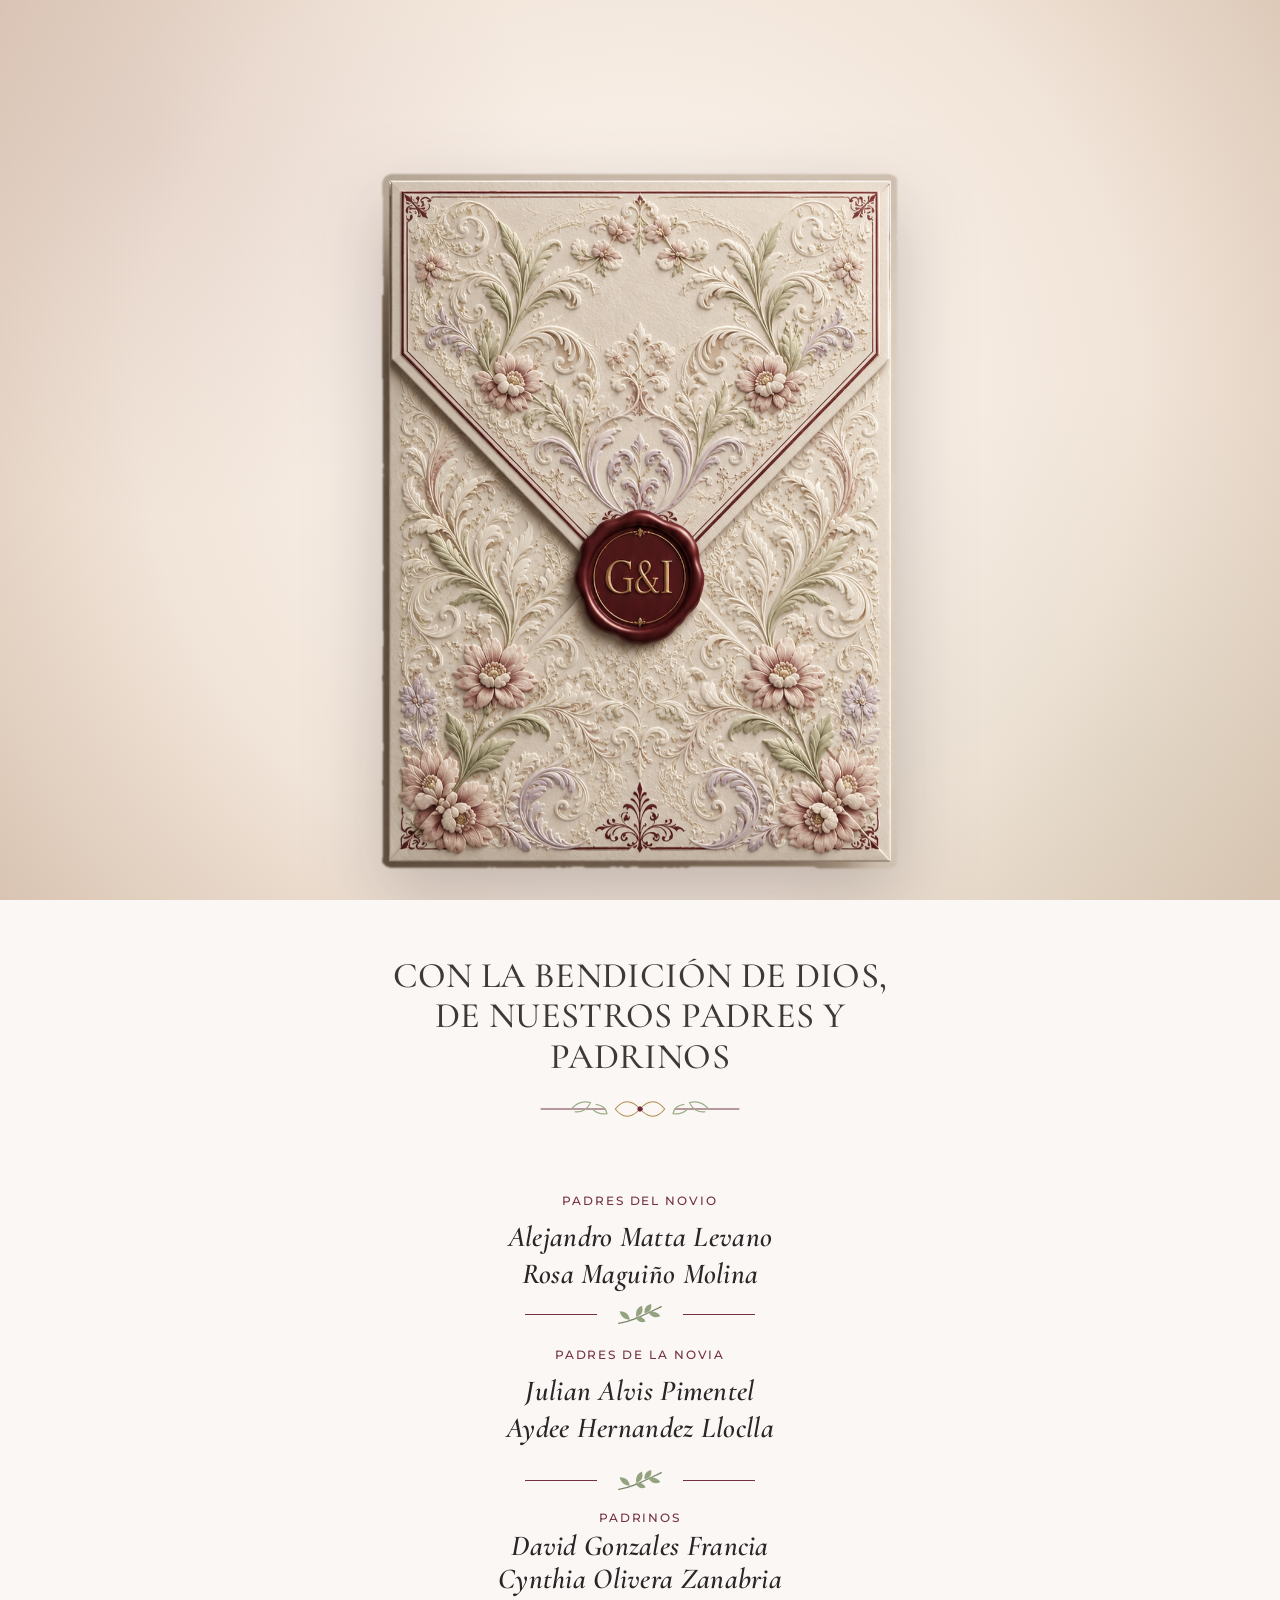
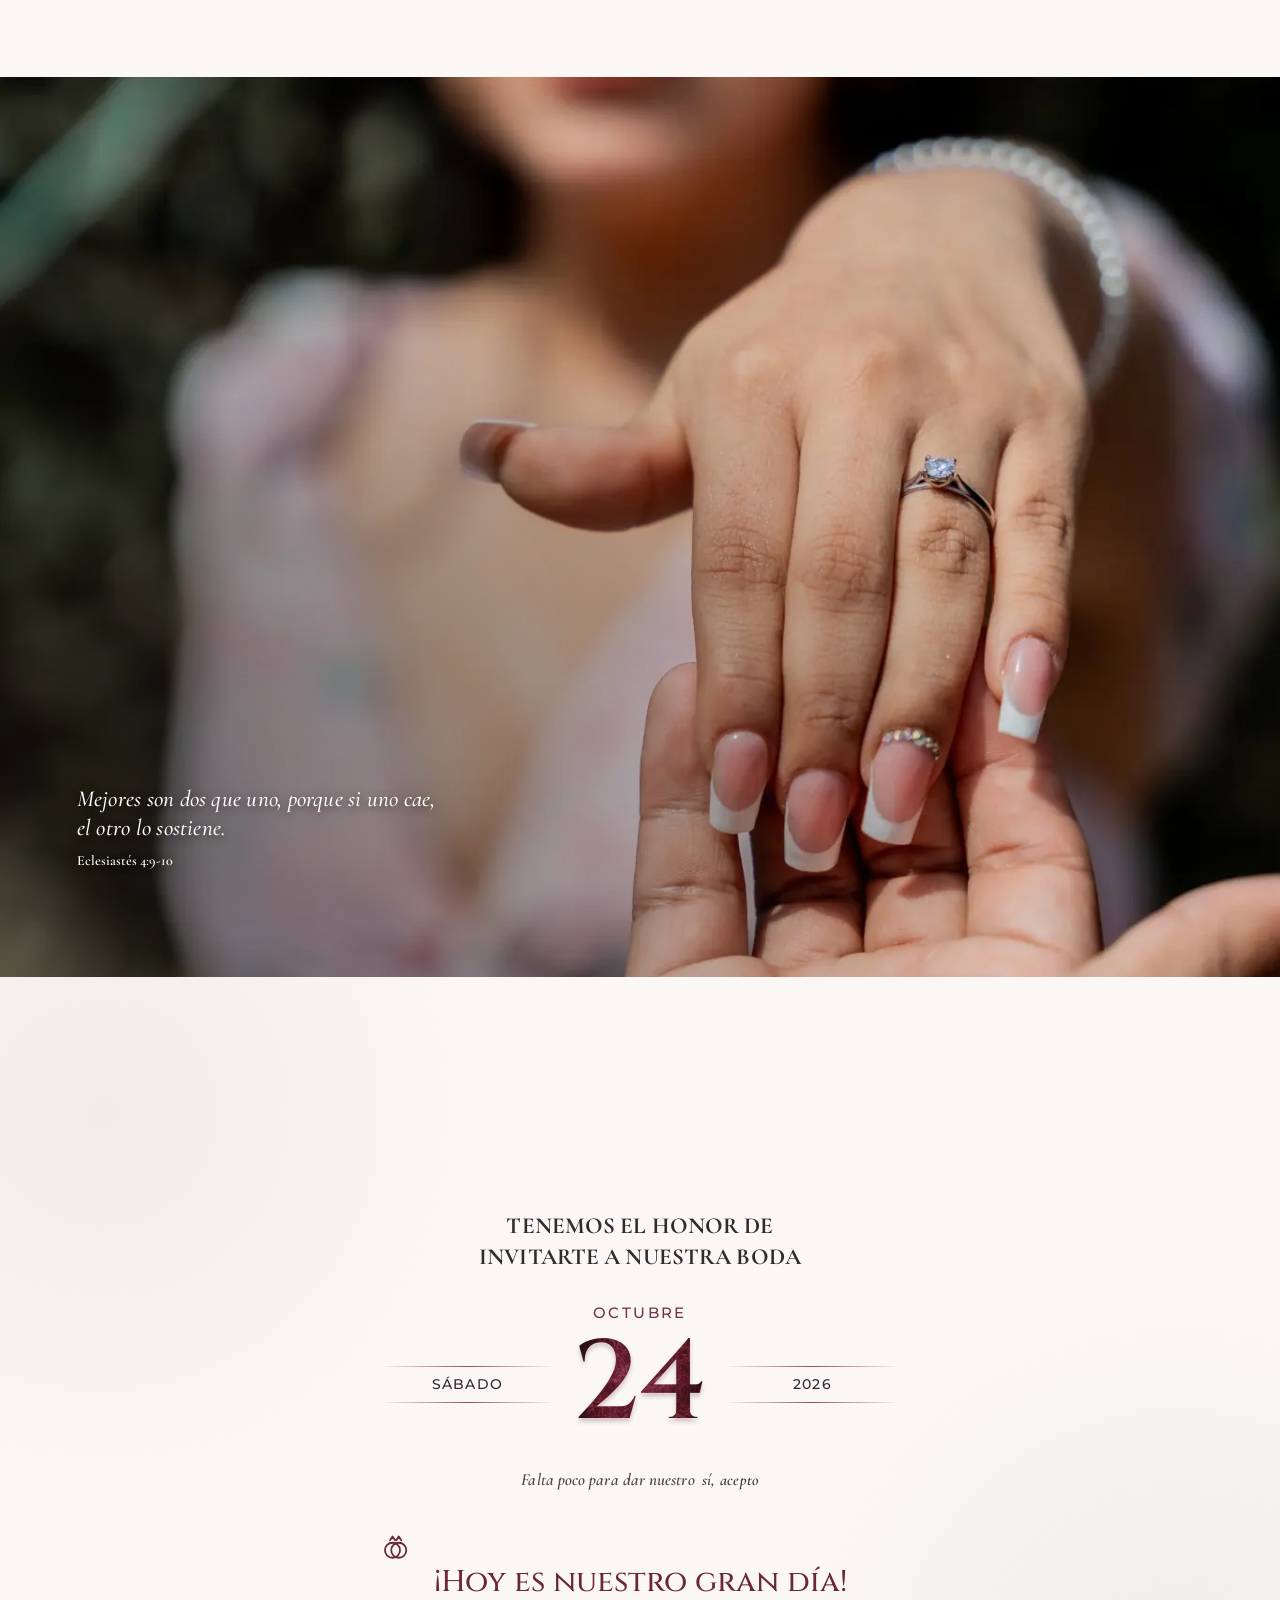
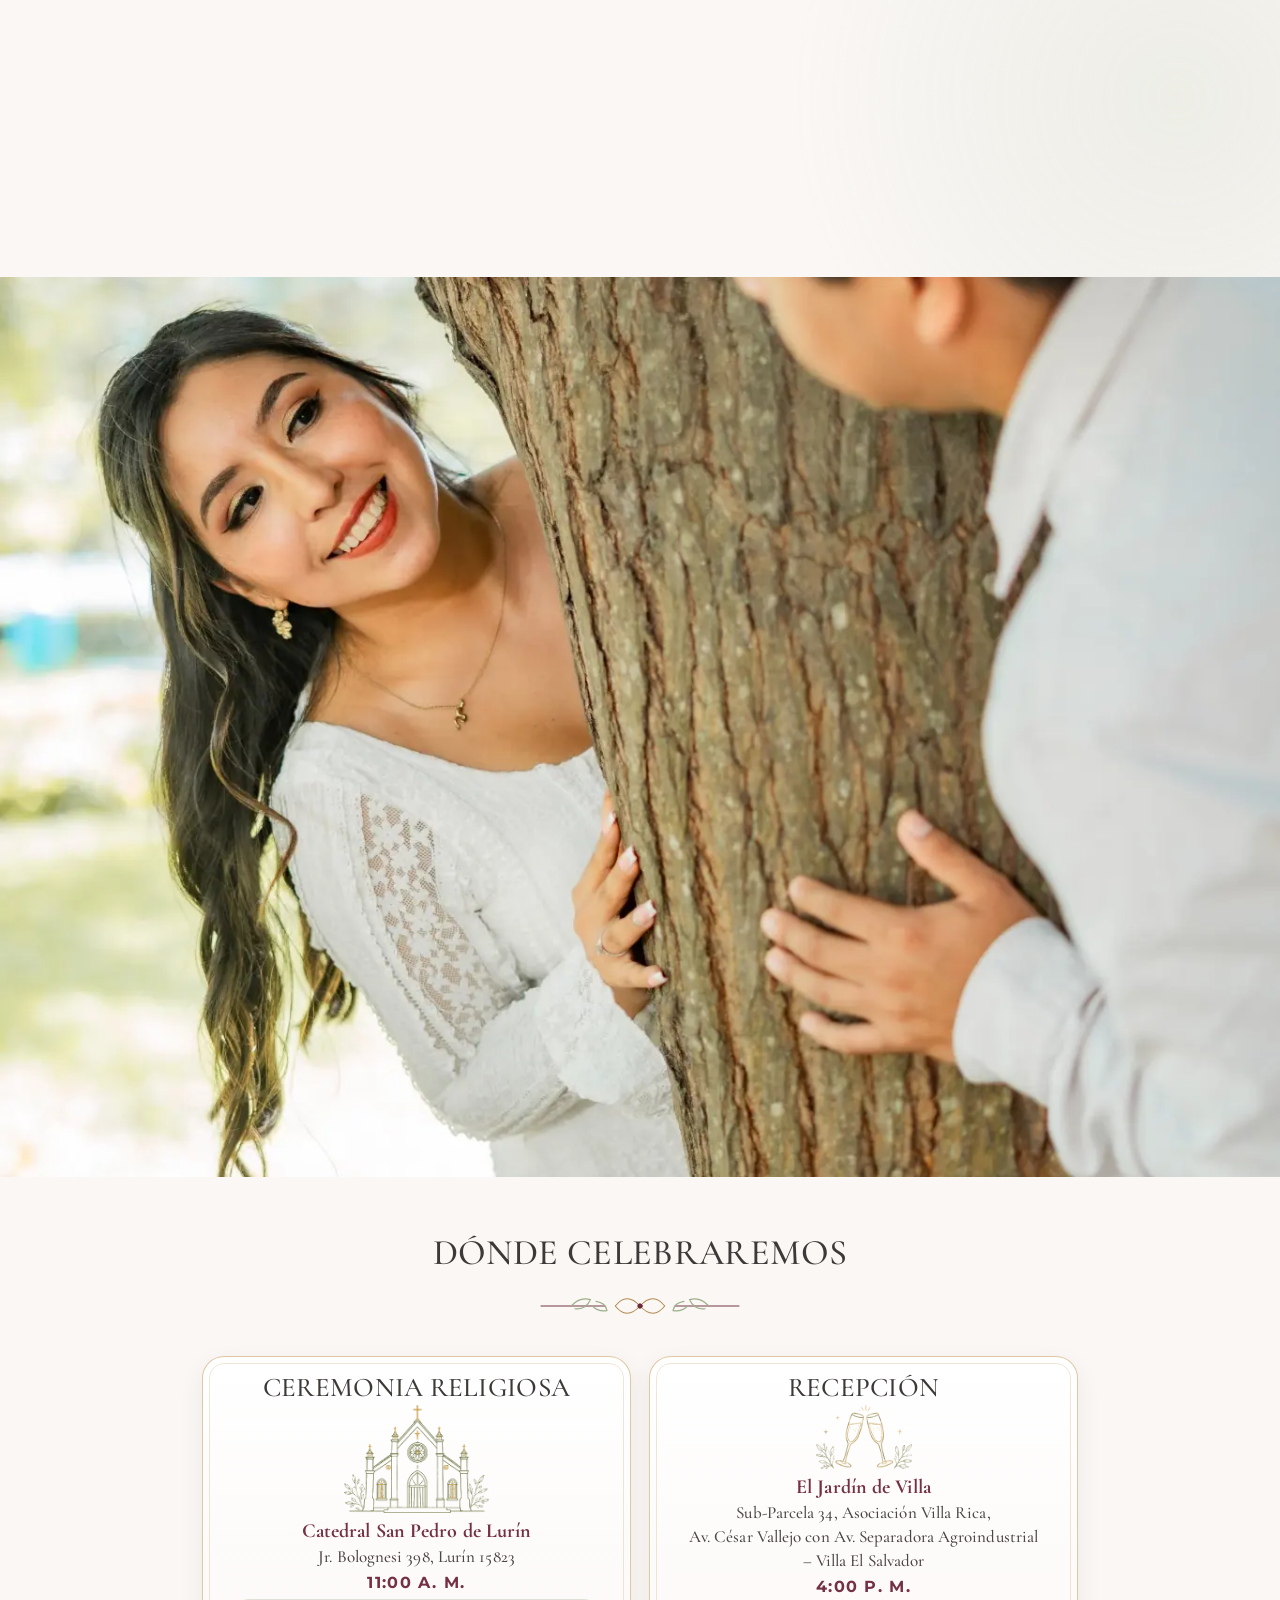
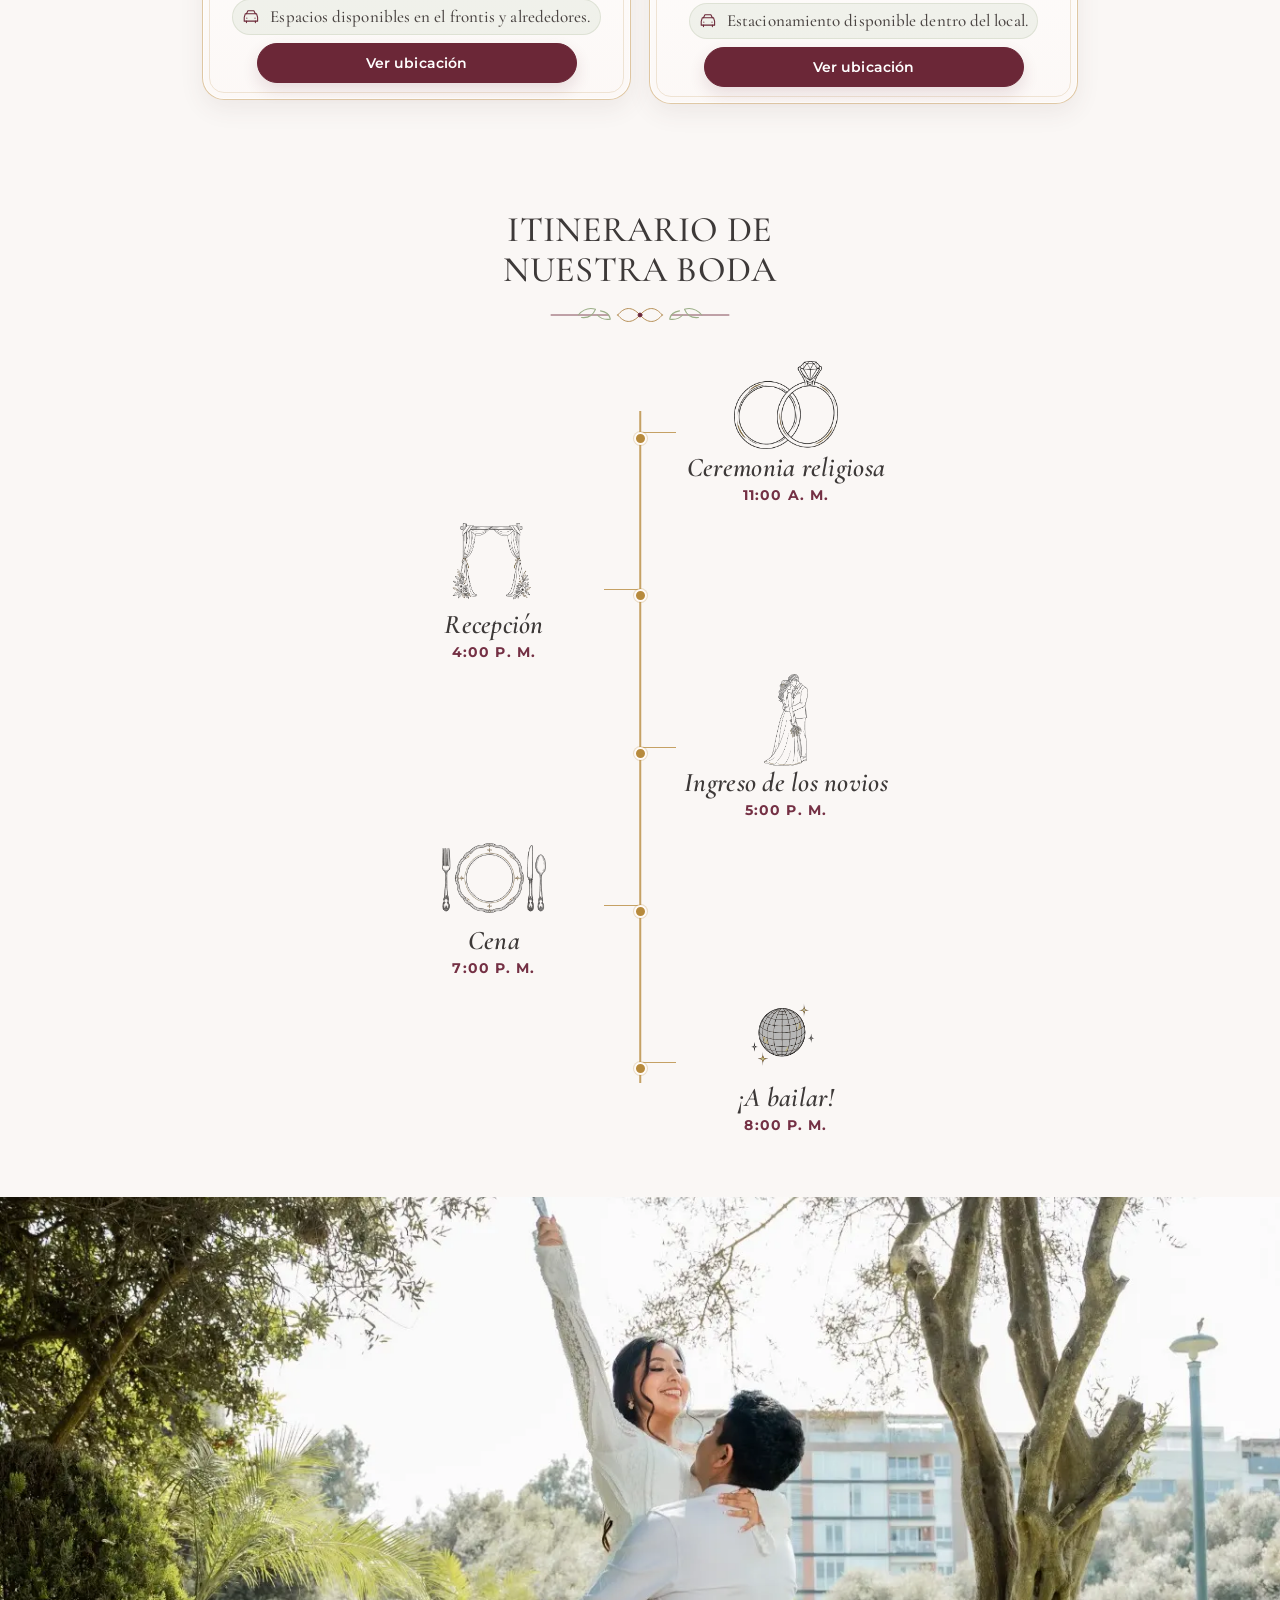
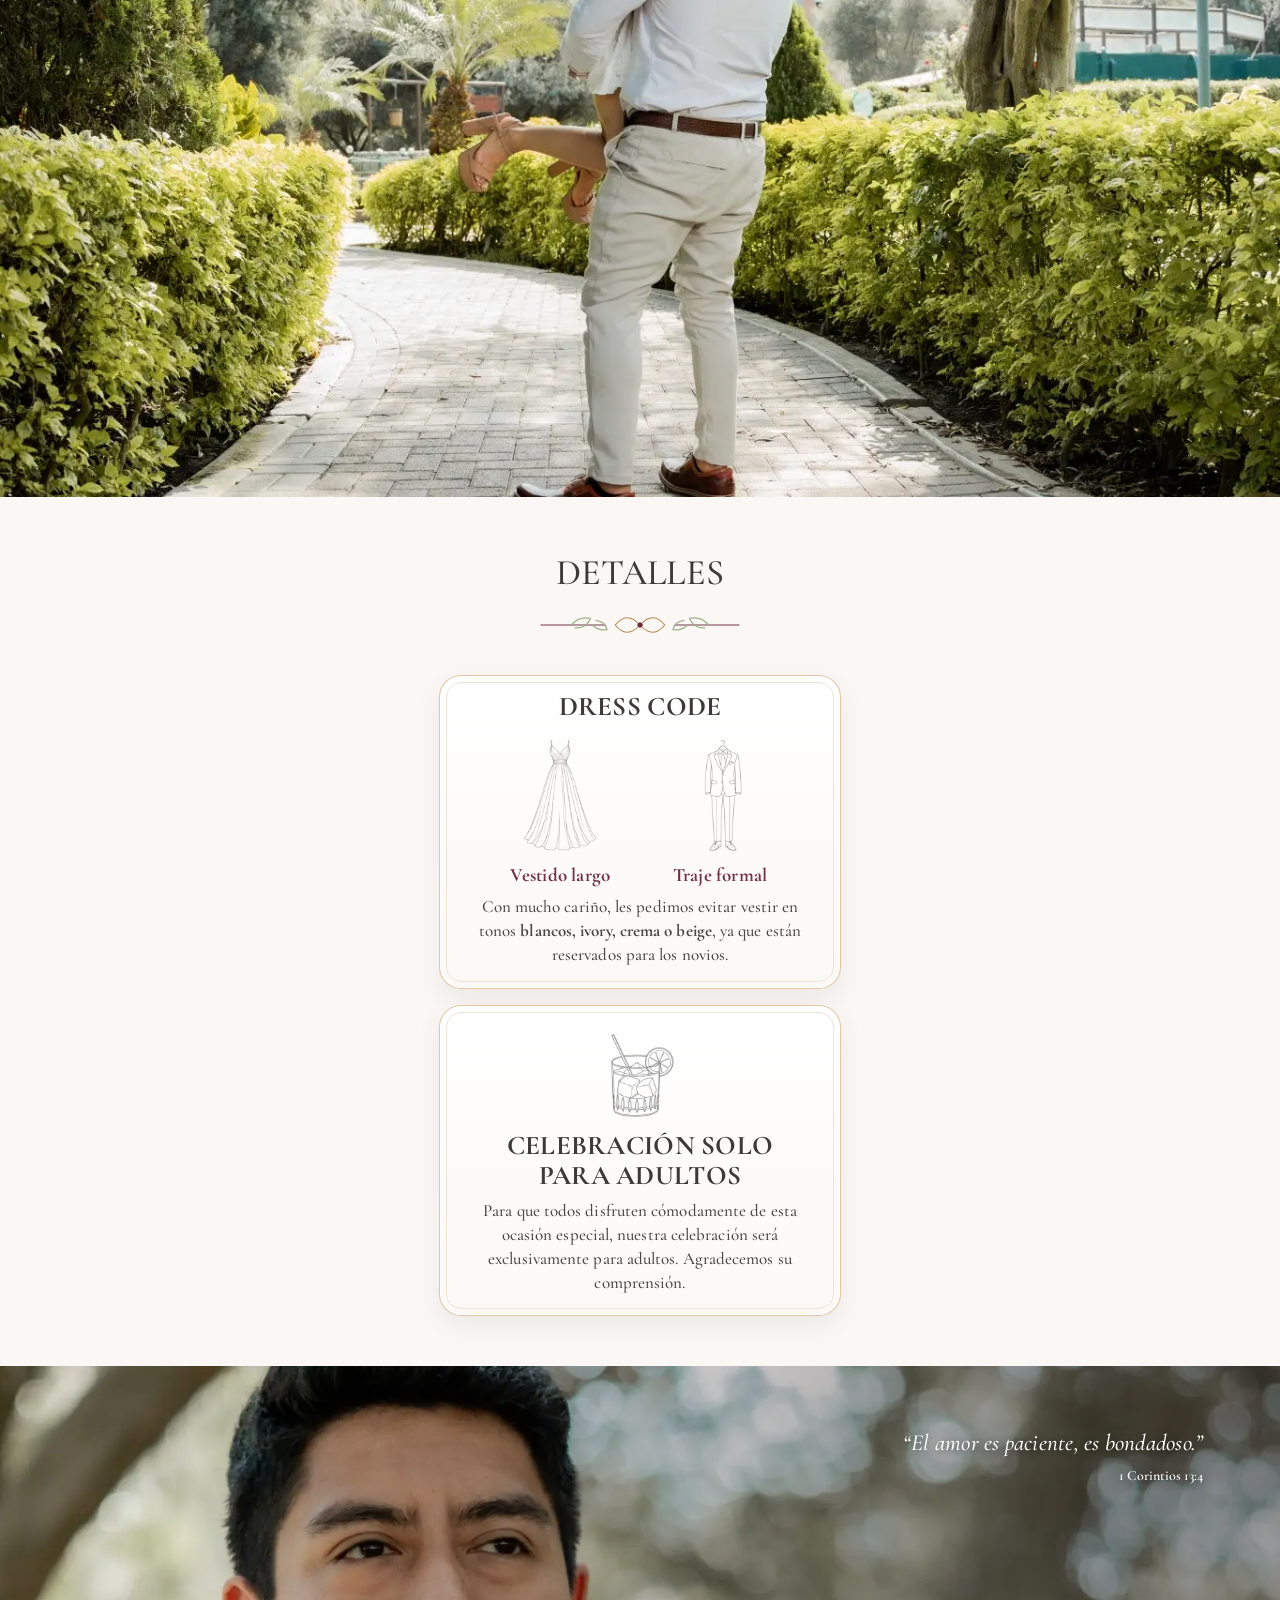
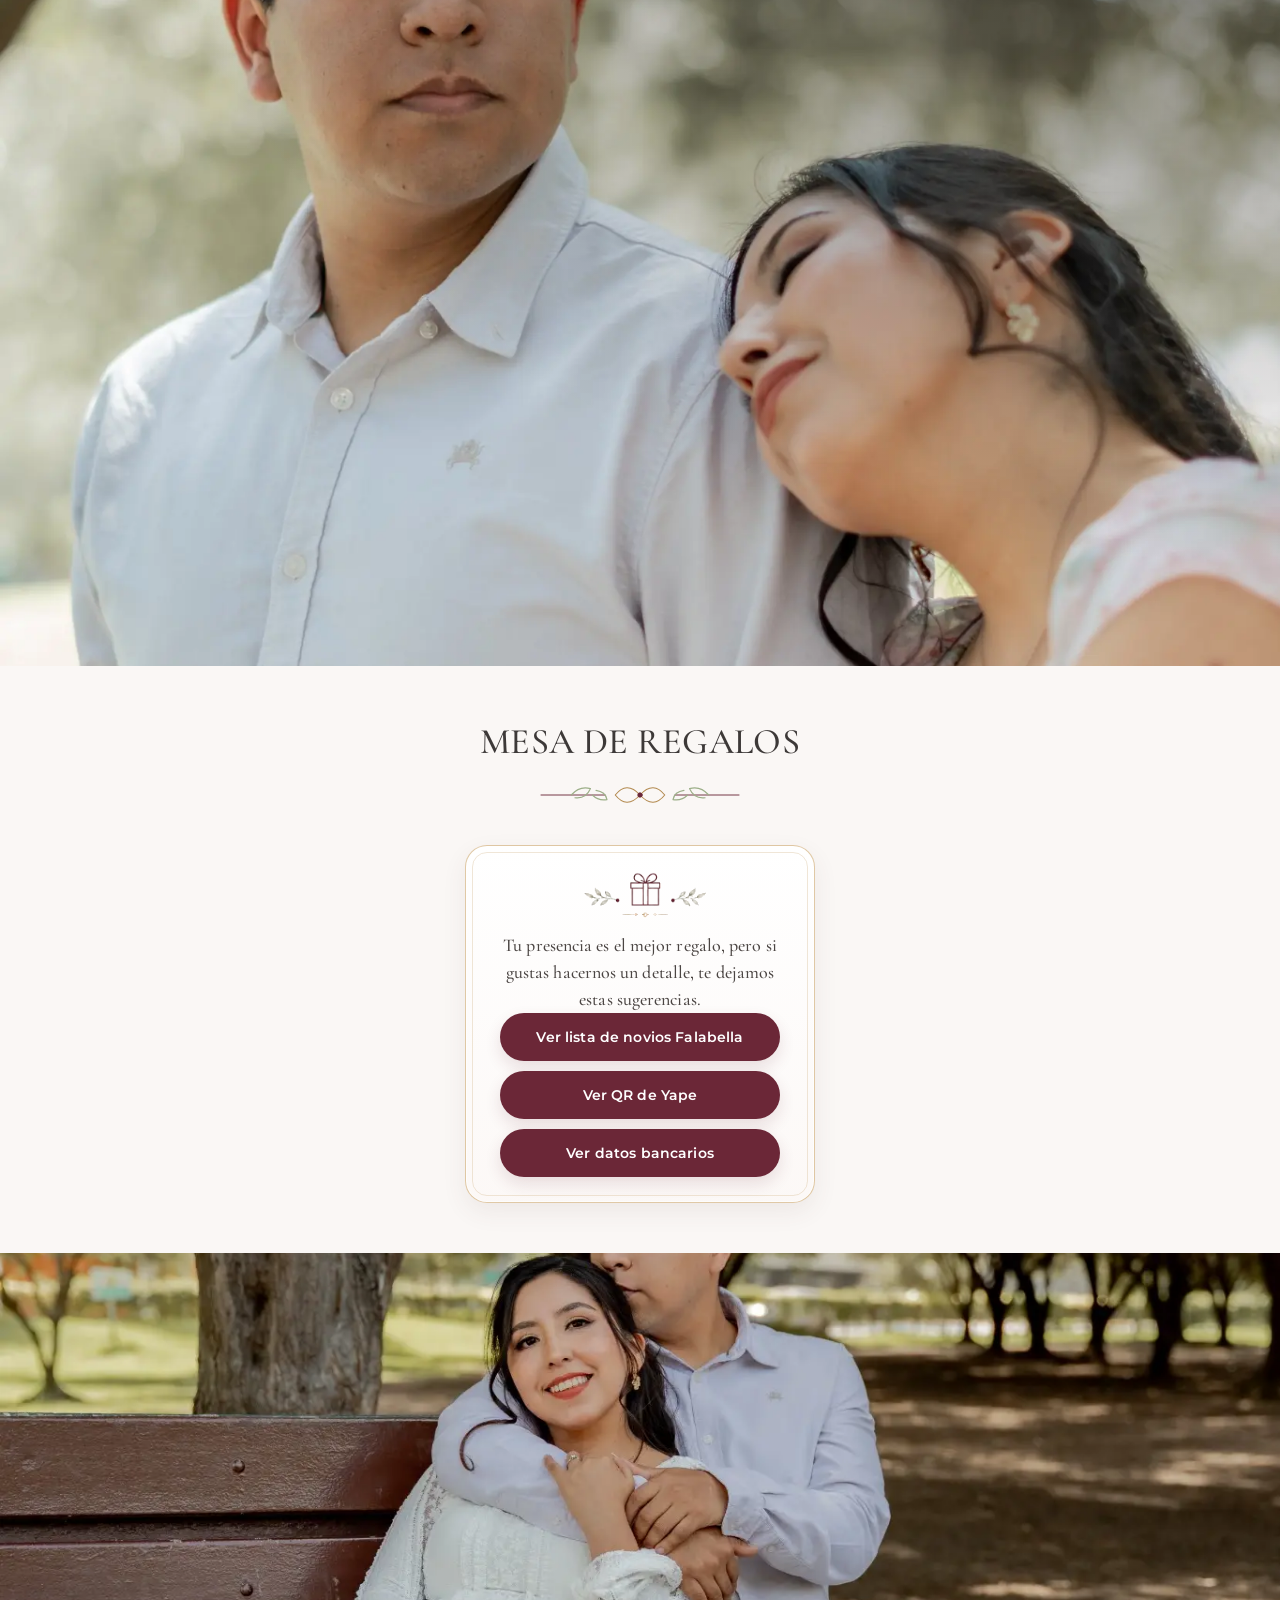
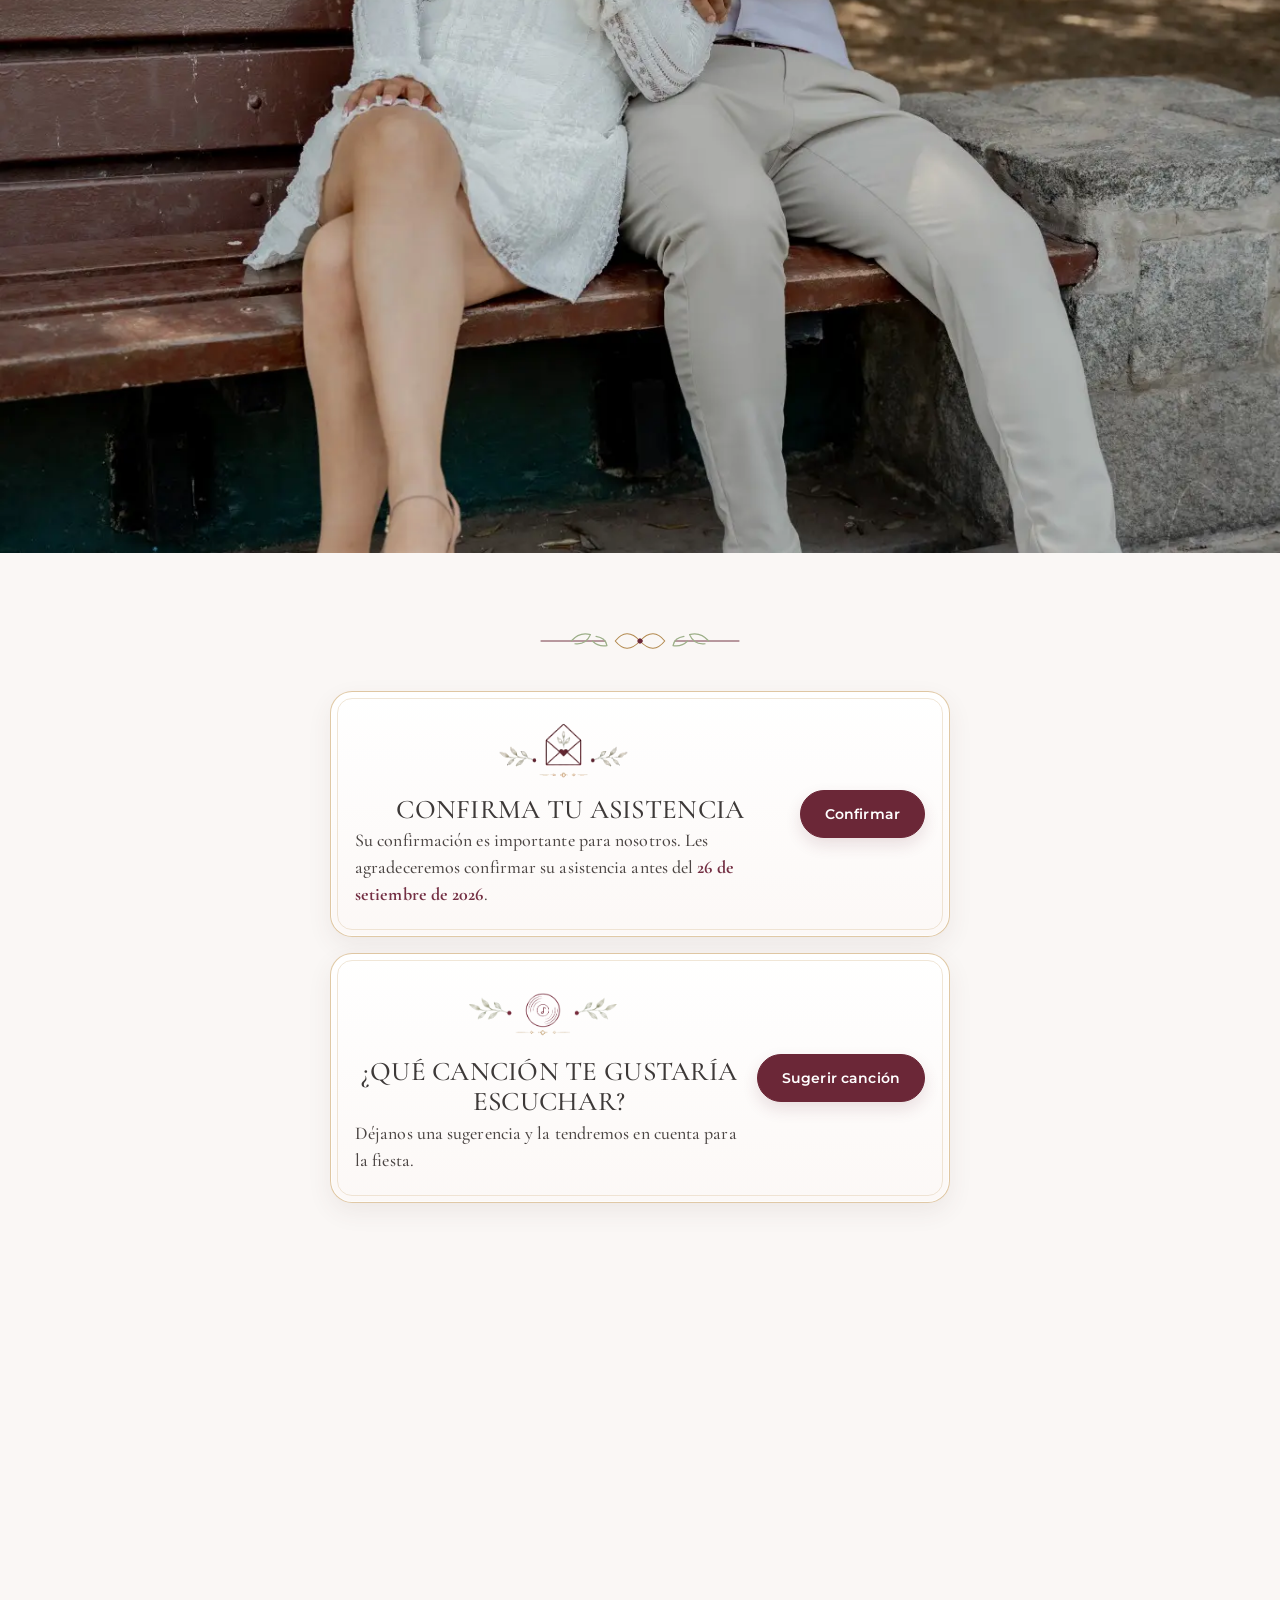
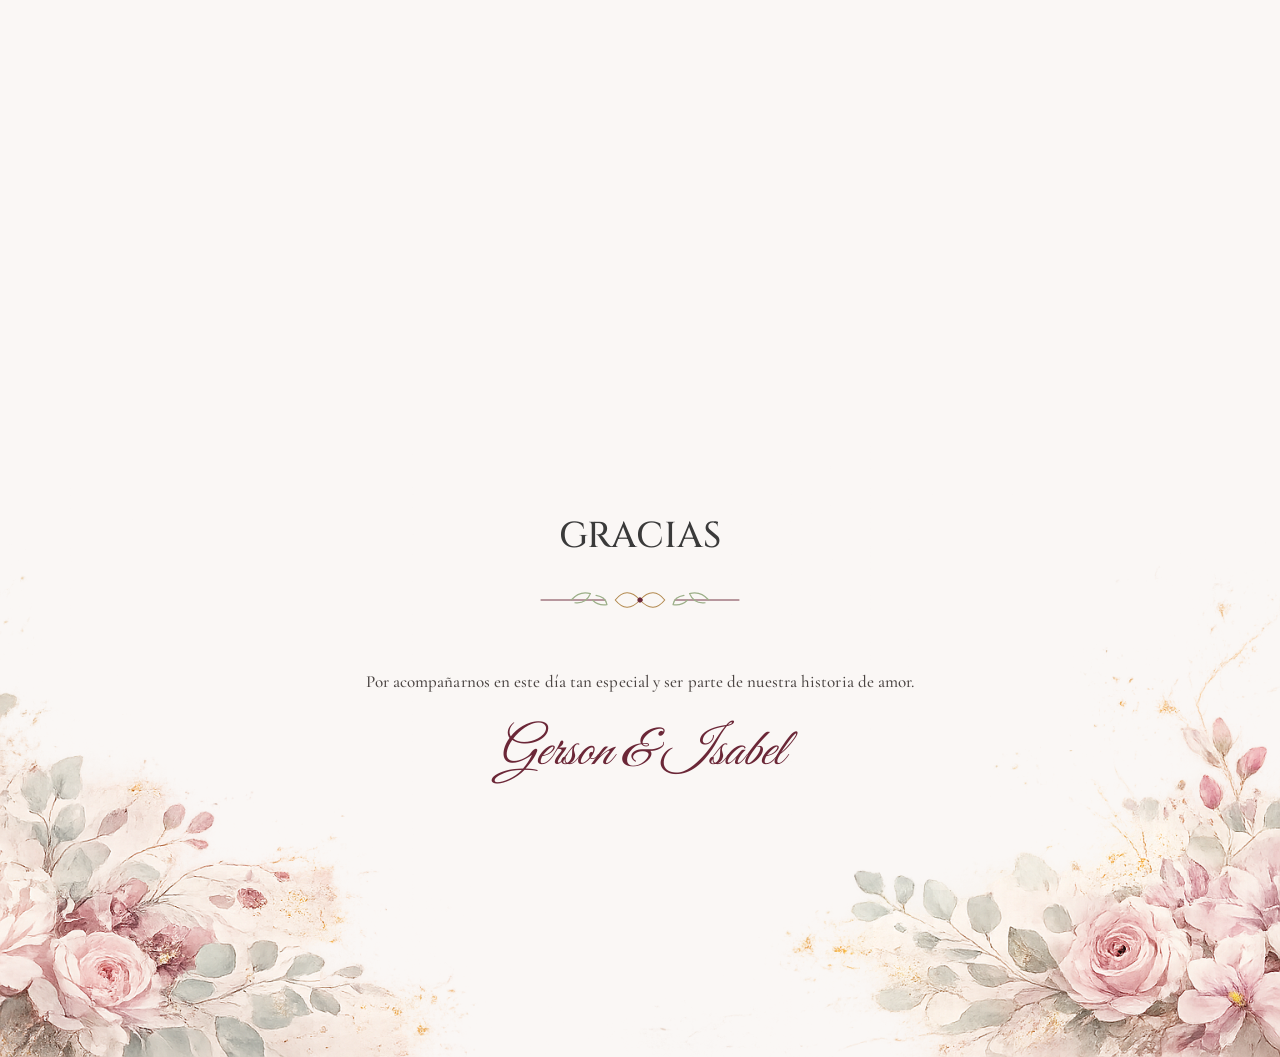
==== commit 4b15df8b: "Sincroniza el segundo versículo" ====
--- a/invitacion-v151.html
+++ b/invitacion-v151.html
@@ -49,7 +49,7 @@
     fetchpriority="high"
 >
 <!-- Estilos de la invitación -->
-<link href="css/variables.css?v=169" rel="stylesheet">
+<link href="css/variables.css?v=170" rel="stylesheet">
 <link href="css/style.css?v=160" rel="stylesheet">
 
 <style>
@@ -409,6 +409,10 @@
     loading="lazy"
     decoding="async"
 >
+<div class="story-photo-verse story-photo-verse--love">
+<p>“El amor es paciente, es bondadoso.”</p>
+<cite>1 Corintios 13:4</cite>
+</div>
 </section>
 <section class="regalo" id="regalo">
 <div class="container">
--- a/css/variables.css
+++ b/css/variables.css
@@ -268,3 +268,70 @@
         font-size: clamp(13px, 3.7vw, 15px);
     }
 }
+
+/* =====================================================
+   v170 · Versículo sobre la foto posterior a Detalles
+   ===================================================== */
+.story-photo--after-details::after {
+    content: "";
+    position: absolute;
+    inset: 0;
+    z-index: 1;
+    background: radial-gradient(
+        ellipse at 100% 8%,
+        rgba(18, 13, 12, .48) 0%,
+        rgba(18, 13, 12, .25) 30%,
+        rgba(18, 13, 12, 0) 62%
+    );
+    pointer-events: none;
+}
+
+.story-photo--after-details .story-photo-verse {
+    position: absolute;
+    top: 7%;
+    right: 6%;
+    z-index: 2;
+    width: min(54%, 560px);
+    color: #fffdfb;
+    text-align: right;
+    text-shadow: 0 2px 8px rgba(0, 0, 0, .62);
+    pointer-events: none;
+}
+
+.story-photo--after-details .story-photo-verse p {
+    margin: 0;
+    font-family: "Cormorant Garamond", Georgia, serif;
+    font-size: clamp(19px, 1.8vw, 27px);
+    font-style: italic;
+    font-weight: 500;
+    line-height: 1.25;
+    letter-spacing: .01em;
+}
+
+.story-photo--after-details .story-photo-verse cite {
+    display: block;
+    margin-top: 10px;
+    font-family: "Cormorant Garamond", Georgia, serif;
+    font-size: clamp(14px, 1.05vw, 17px);
+    font-style: normal;
+    font-weight: 600;
+    line-height: 1.2;
+}
+
+@media (max-width: 768px) {
+    .story-photo--after-details .story-photo-verse {
+        top: 6.5%;
+        right: 5.5%;
+        width: 58%;
+    }
+
+    .story-photo--after-details .story-photo-verse p {
+        font-size: clamp(17px, 4.7vw, 20px);
+        line-height: 1.24;
+    }
+
+    .story-photo--after-details .story-photo-verse cite {
+        margin-top: 9px;
+        font-size: clamp(13px, 3.7vw, 15px);
+    }
+}
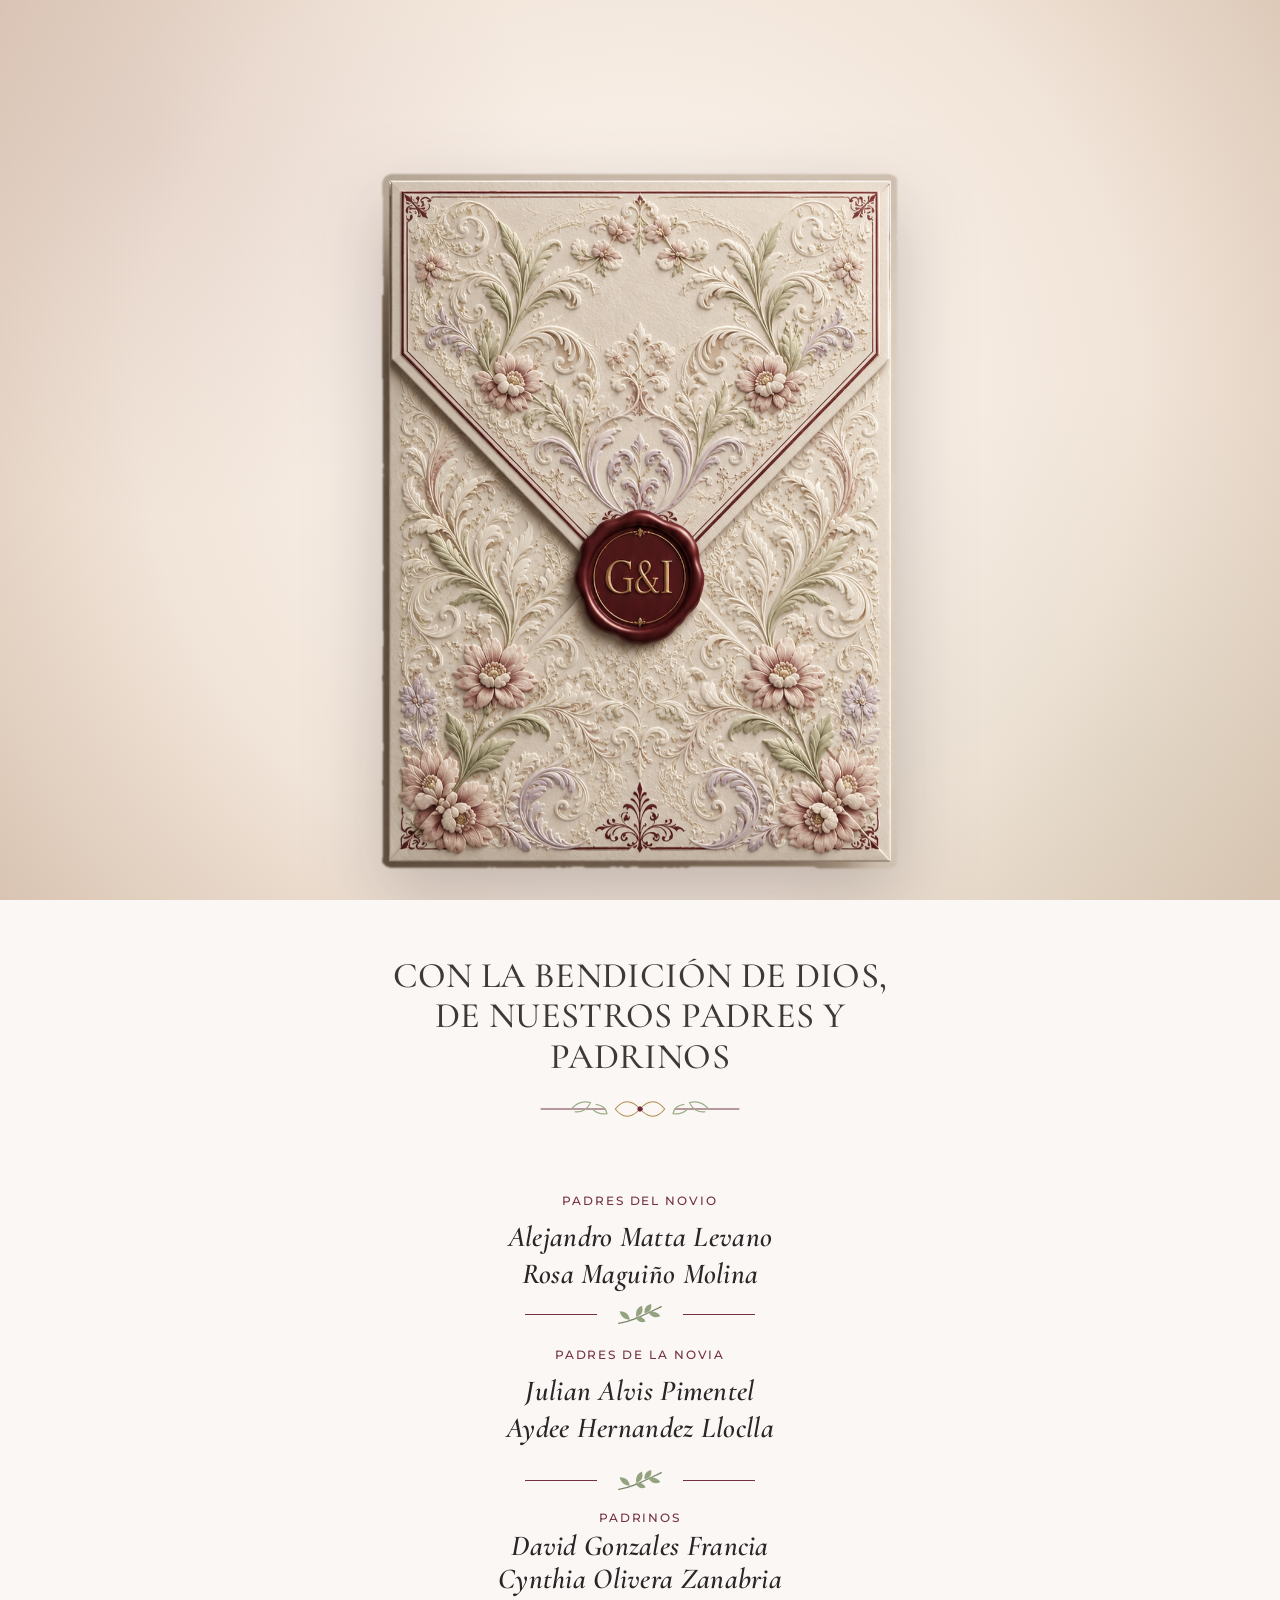
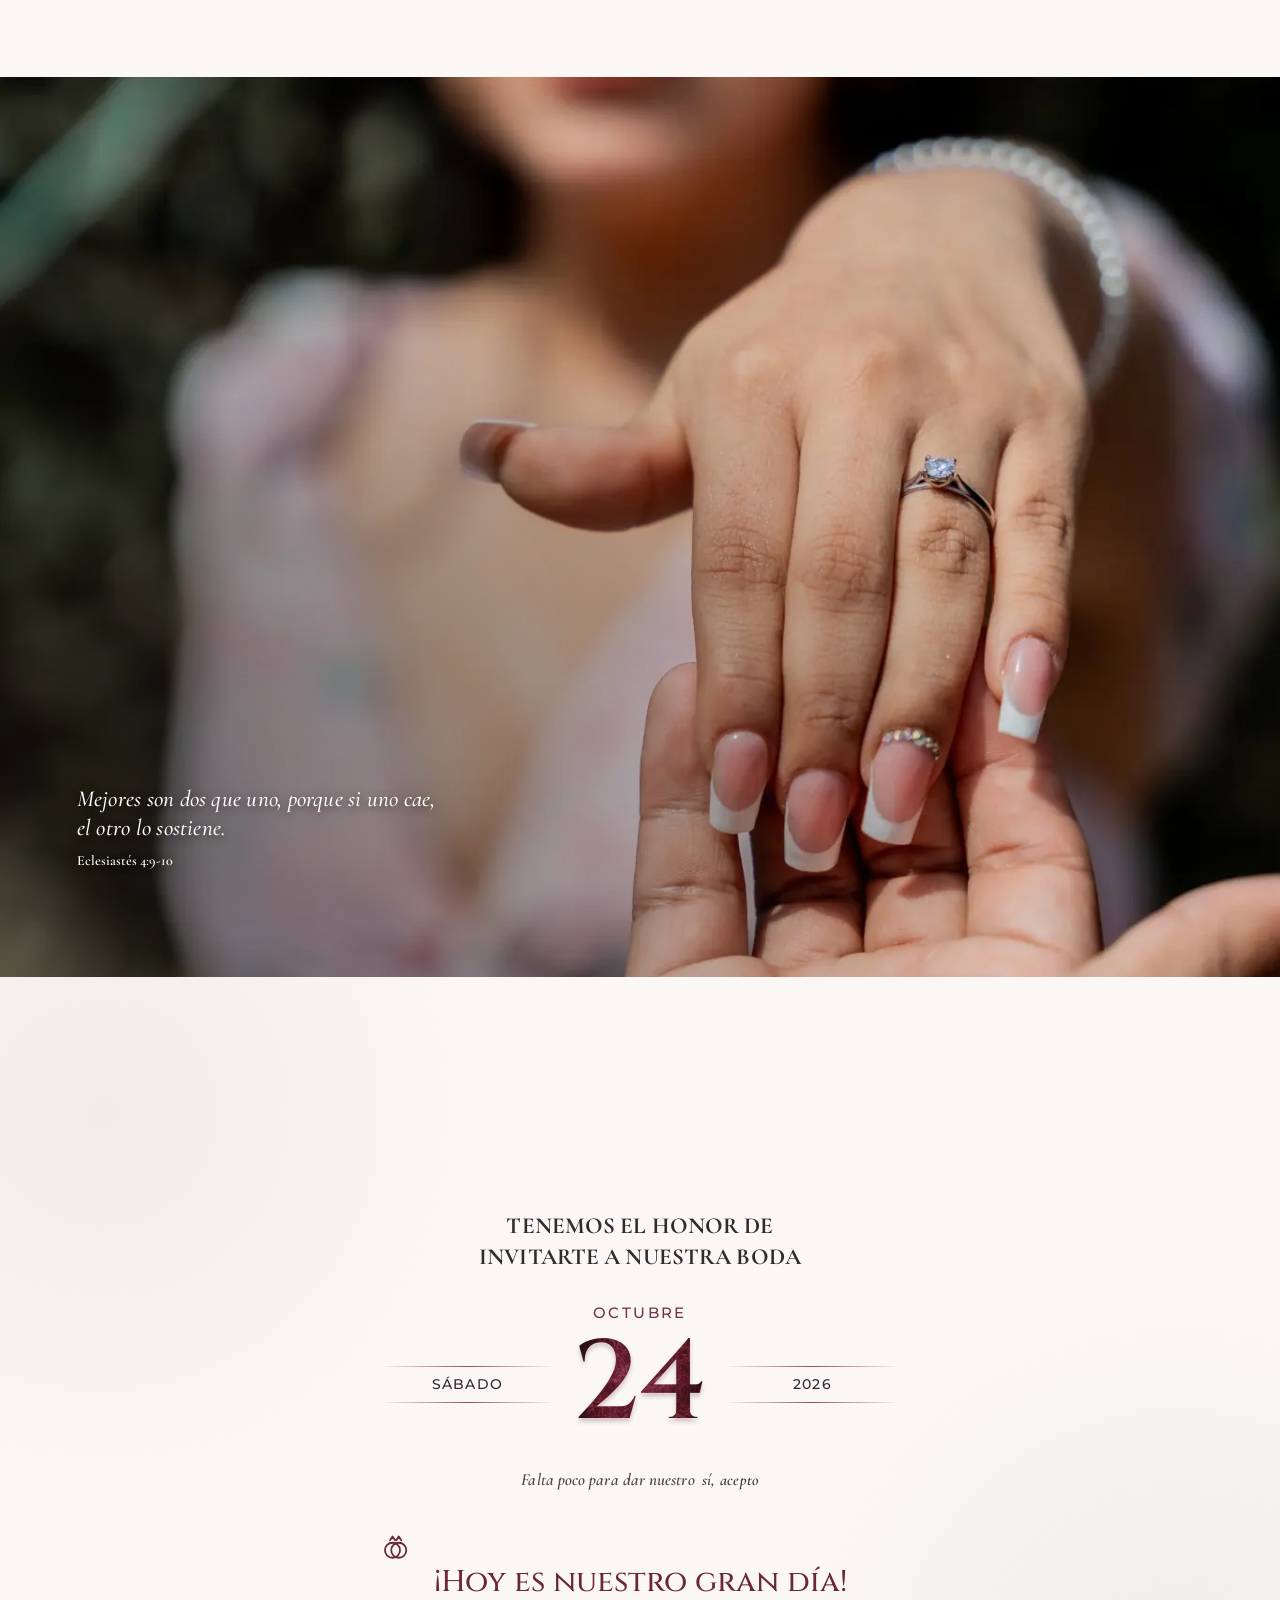
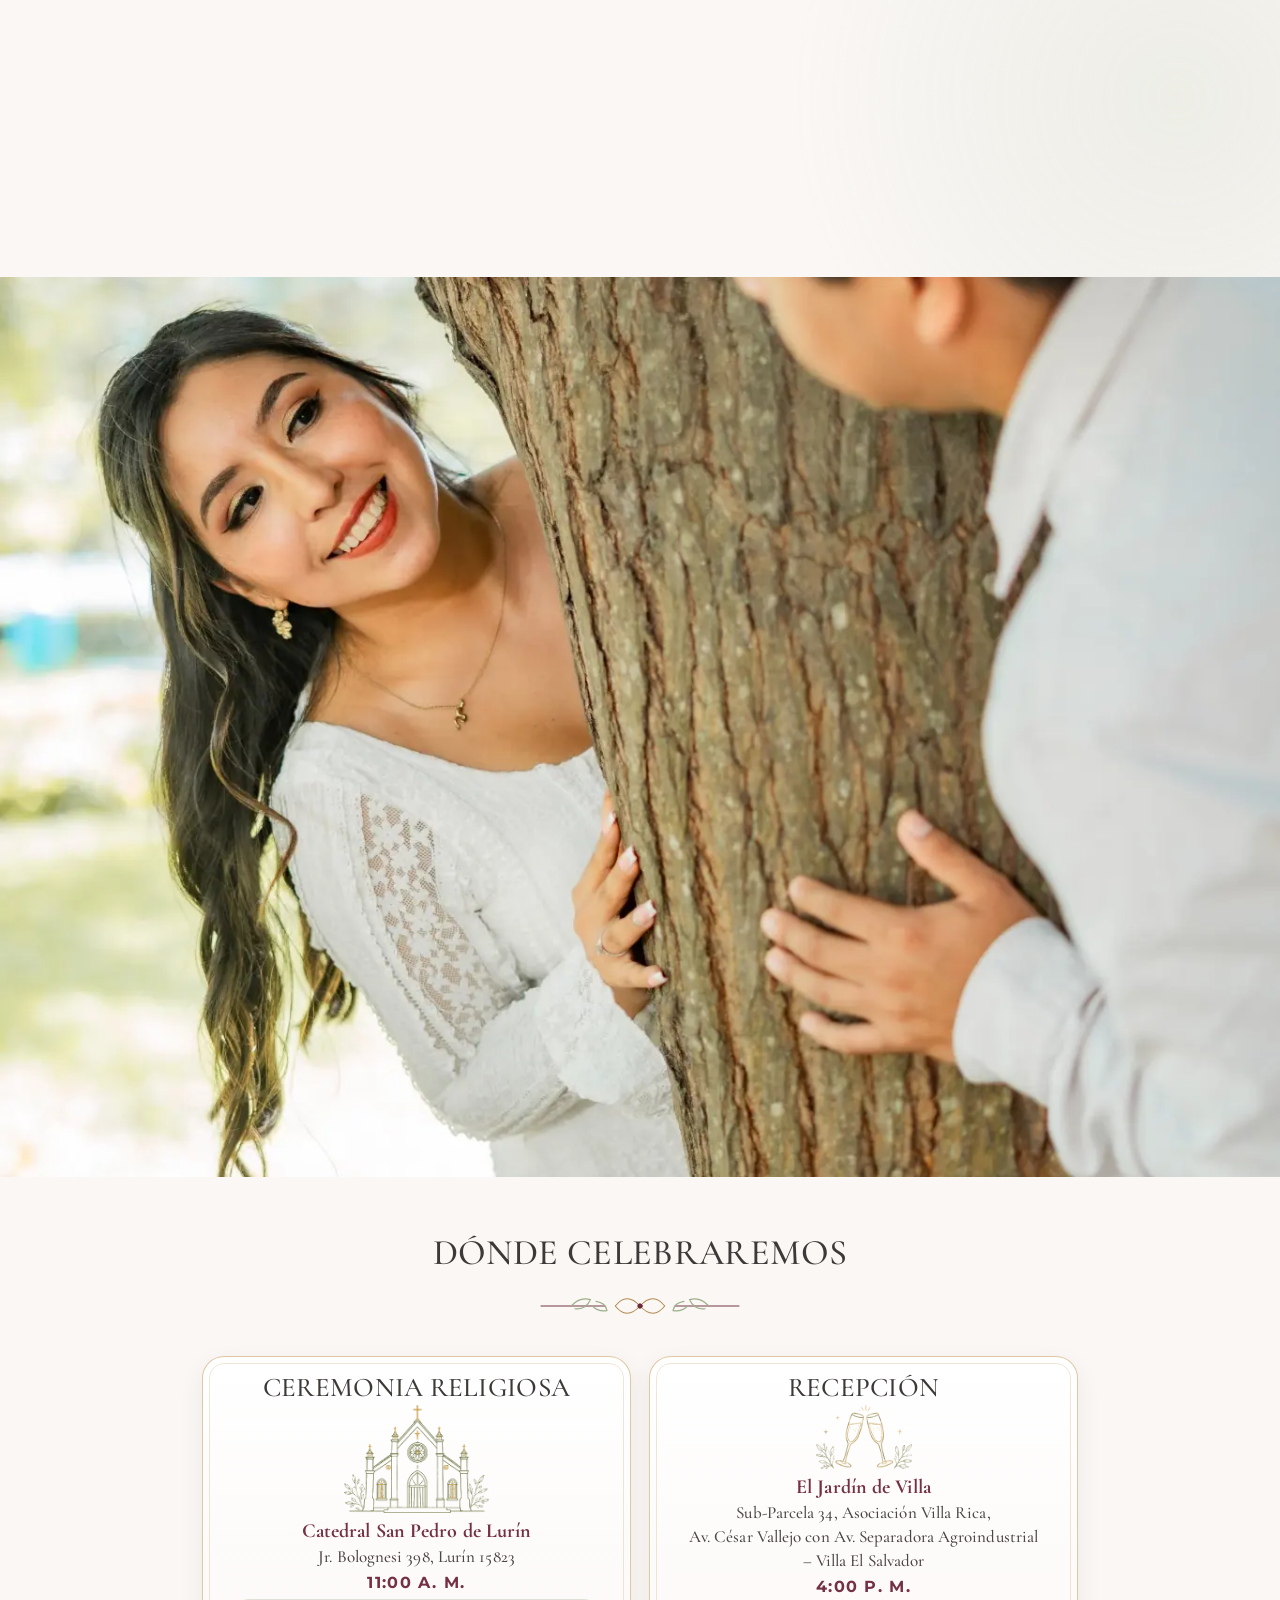
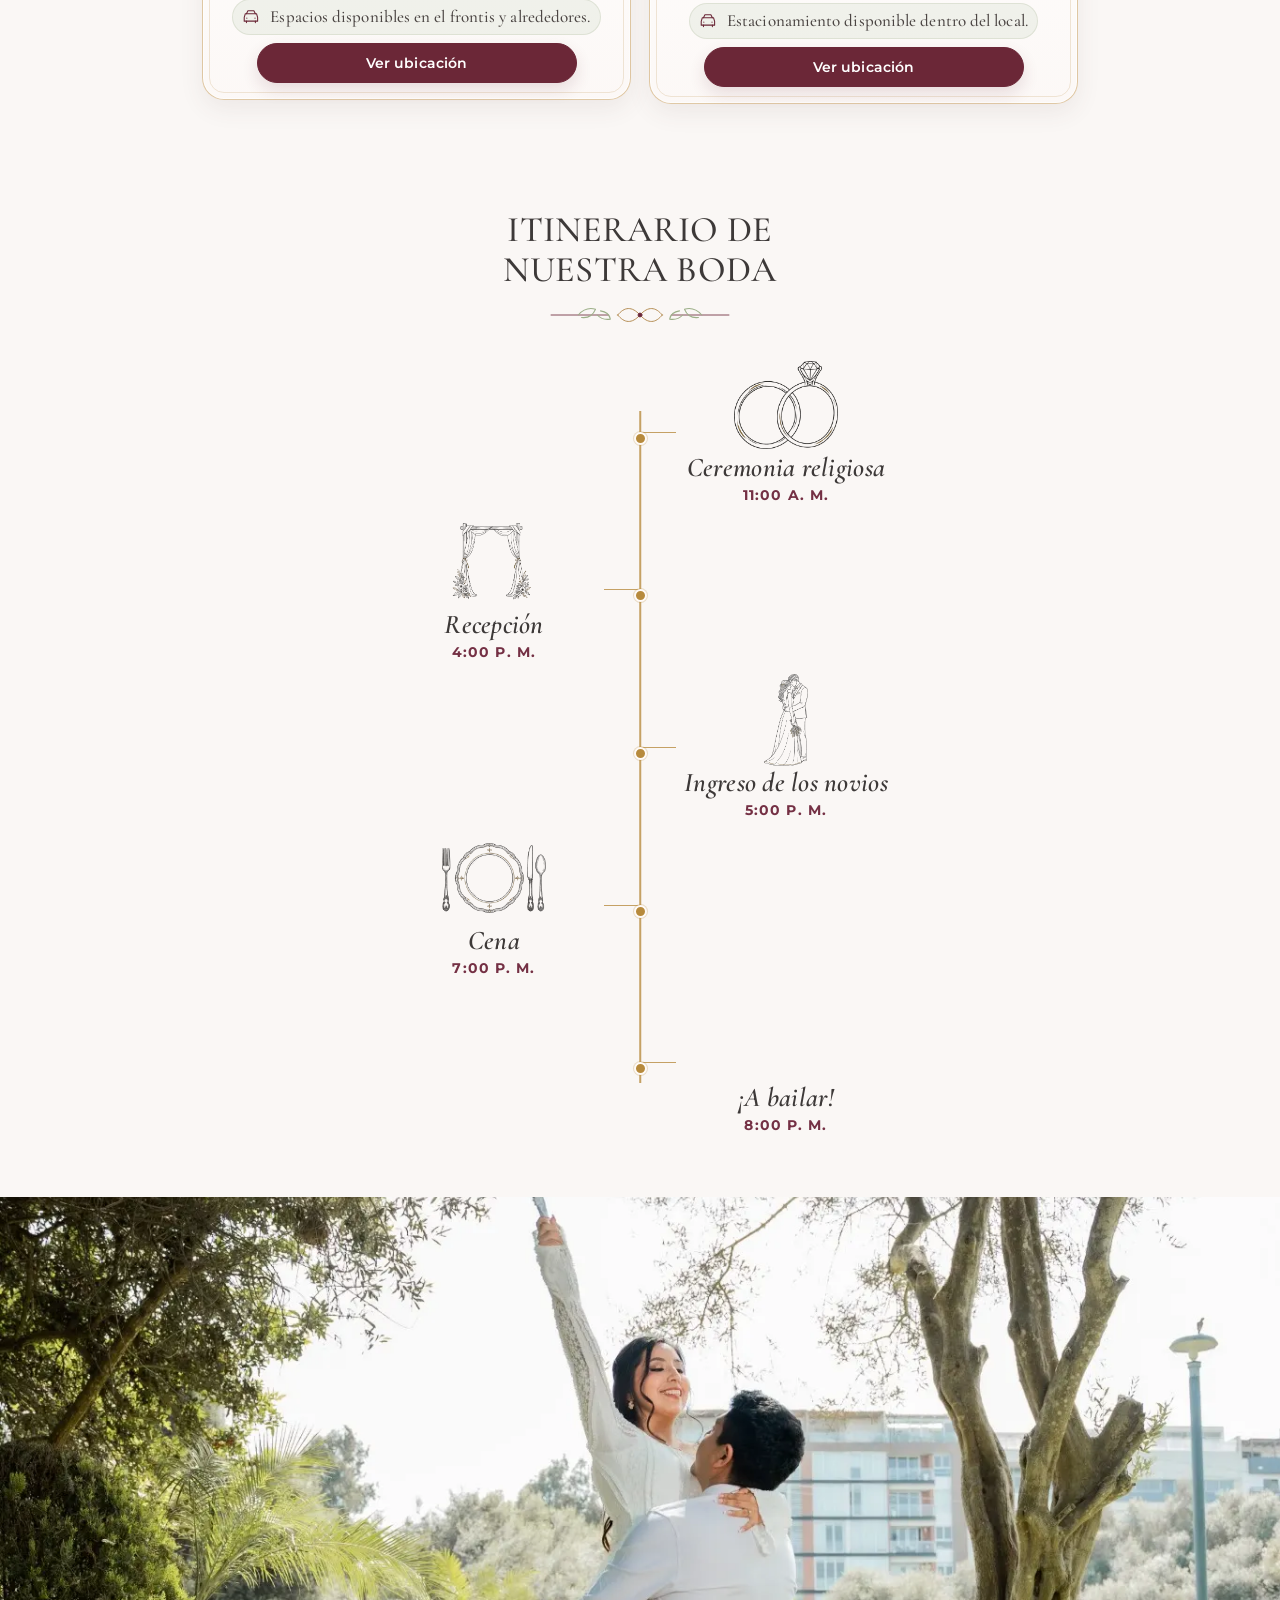
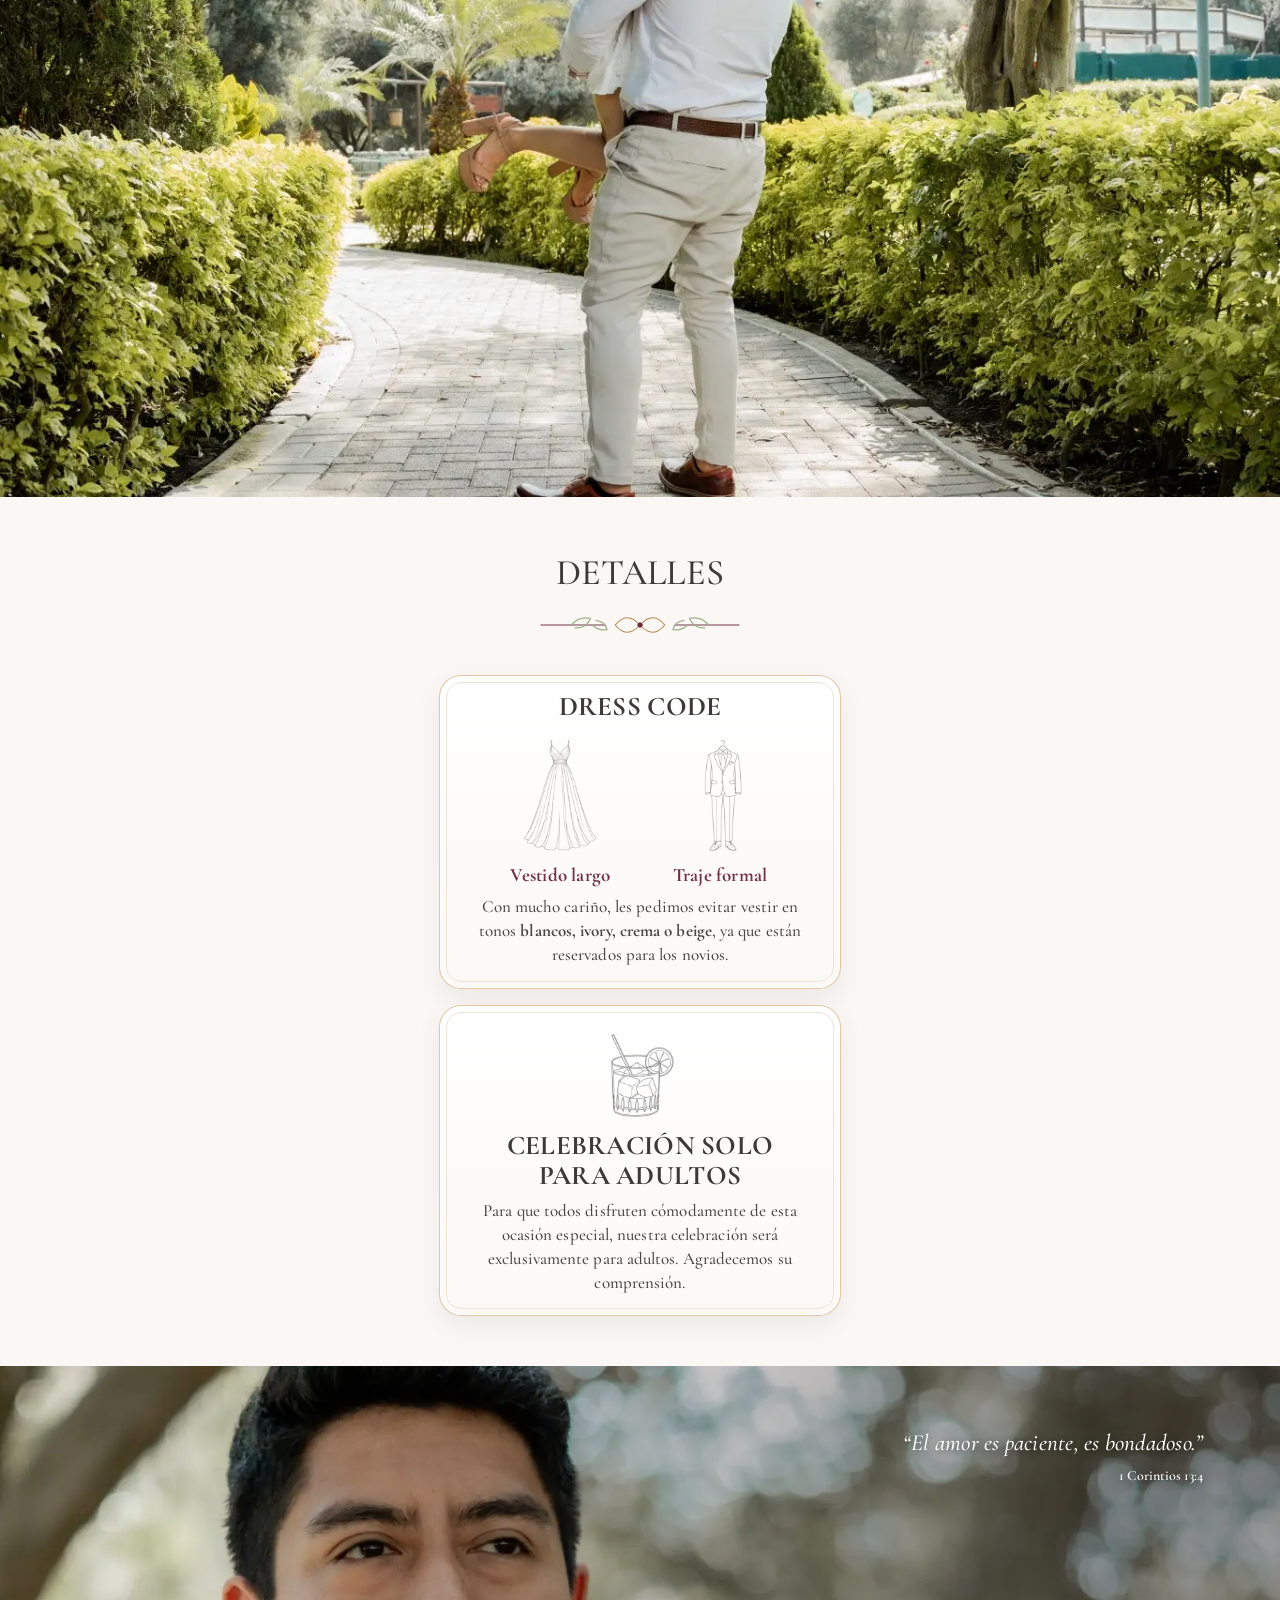
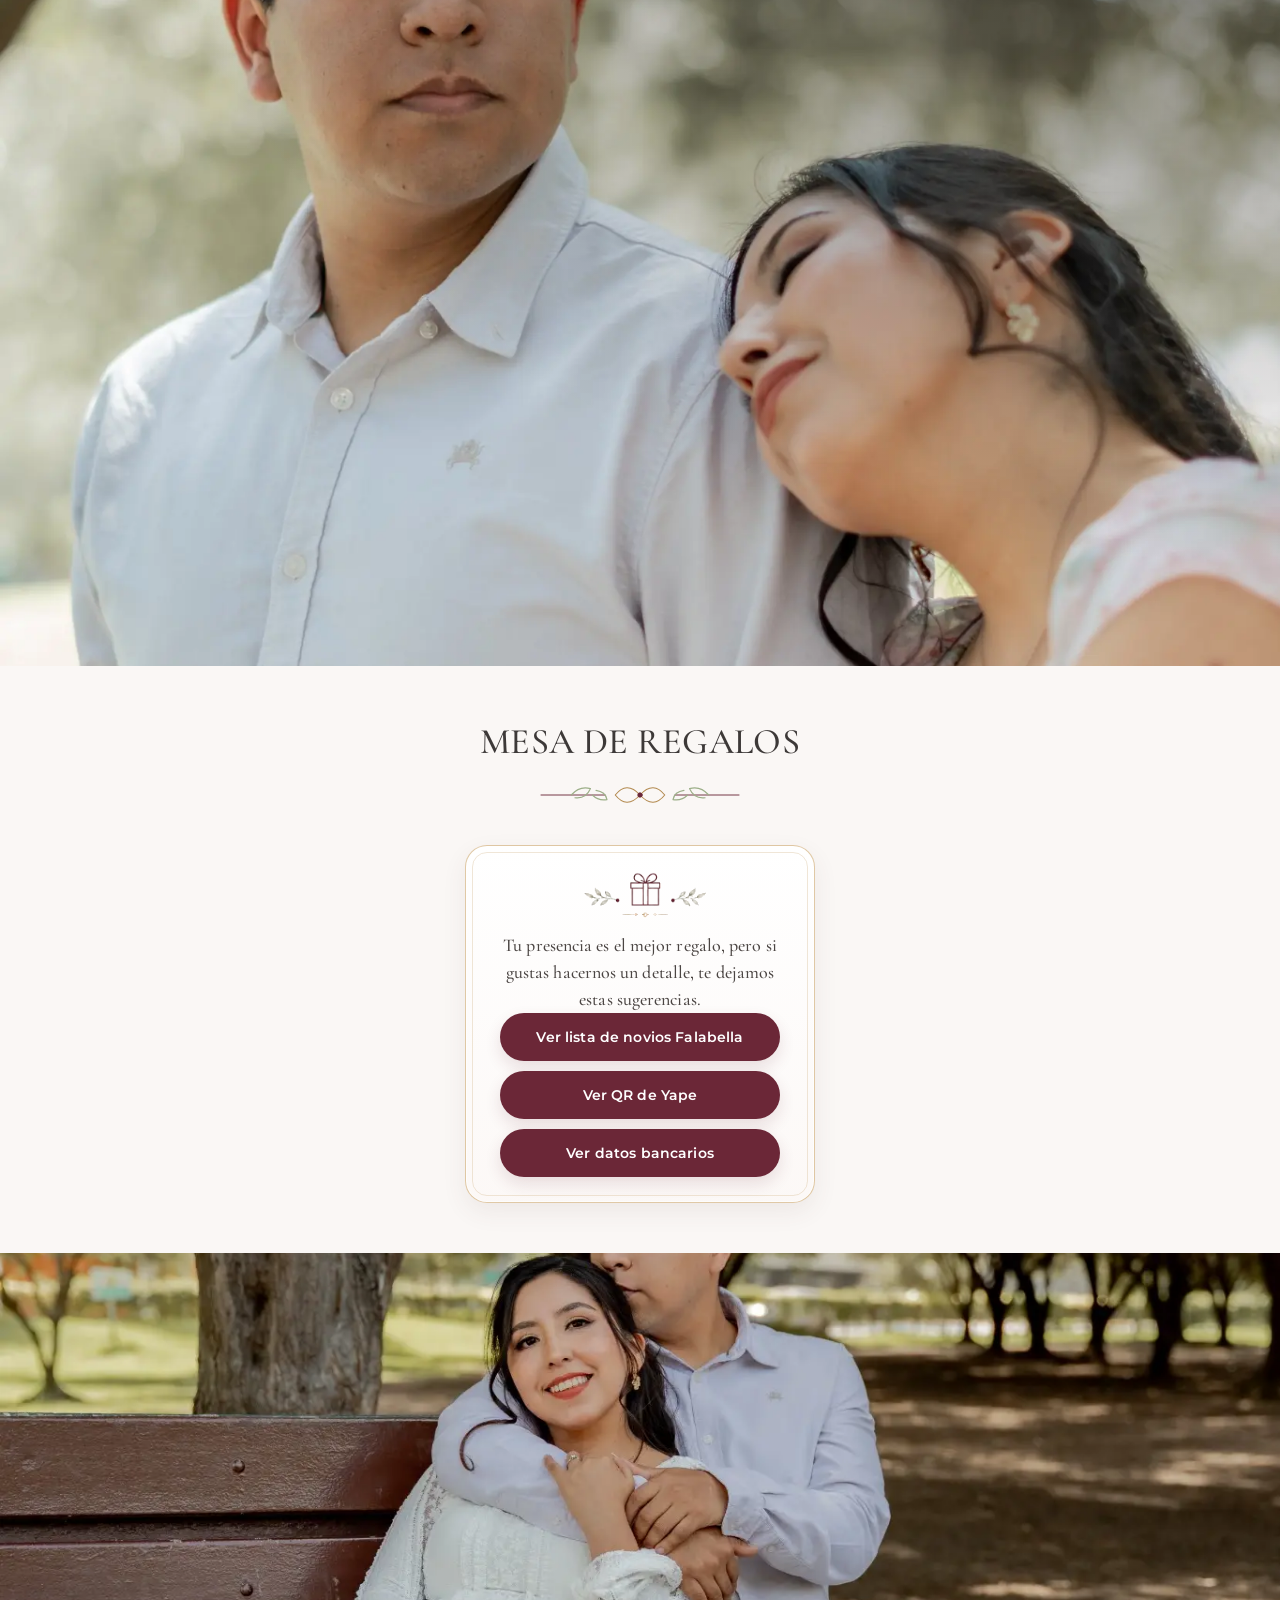
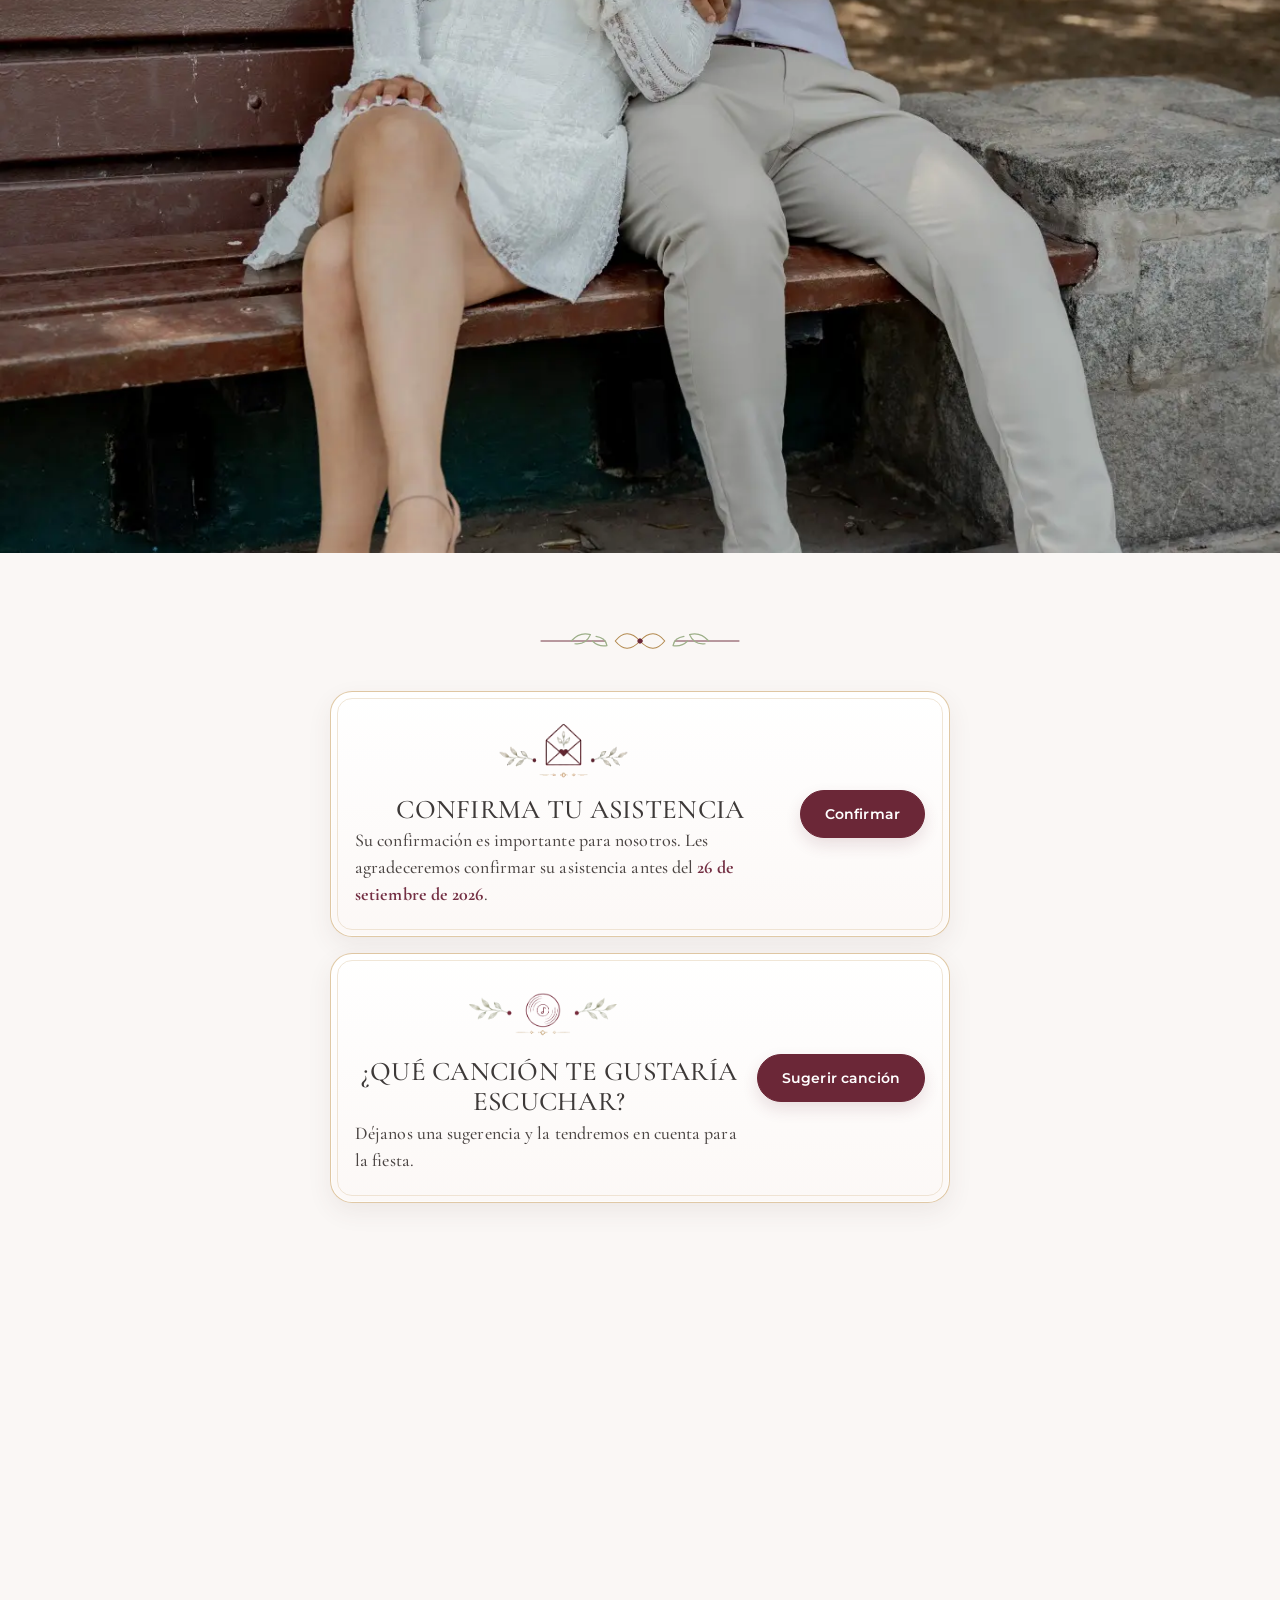
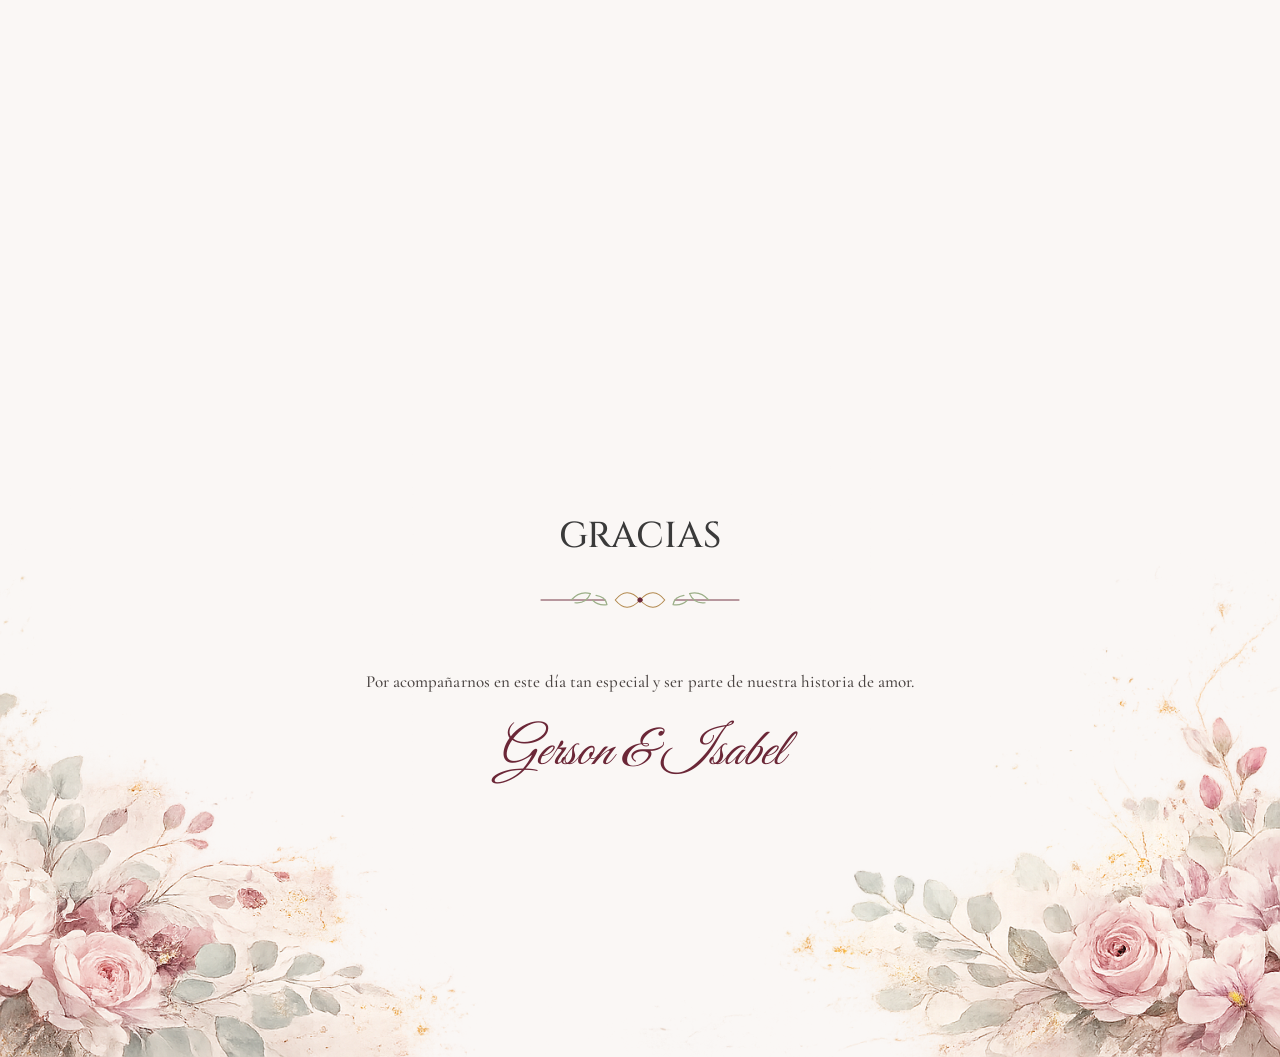
==== commit 566cda9c: "Sincroniza el nuevo mensaje de apertura" ====
--- a/invitacion-v151.html
+++ b/invitacion-v151.html
@@ -127,12 +127,12 @@
             id="invitation-welcome"
             aria-hidden="true"
         >
-            <p class="welcome-invitation-text">
-                Tenemos el honor de invitarte a
+            <p class="welcome-invitation-text" aria-hidden="true">
+                &nbsp;
             </p>
 
             <h2 class="welcome-wedding-title">
-                Nuestra boda
+                ¡NOS CASAMOS!
             </h2>
         </div>
 
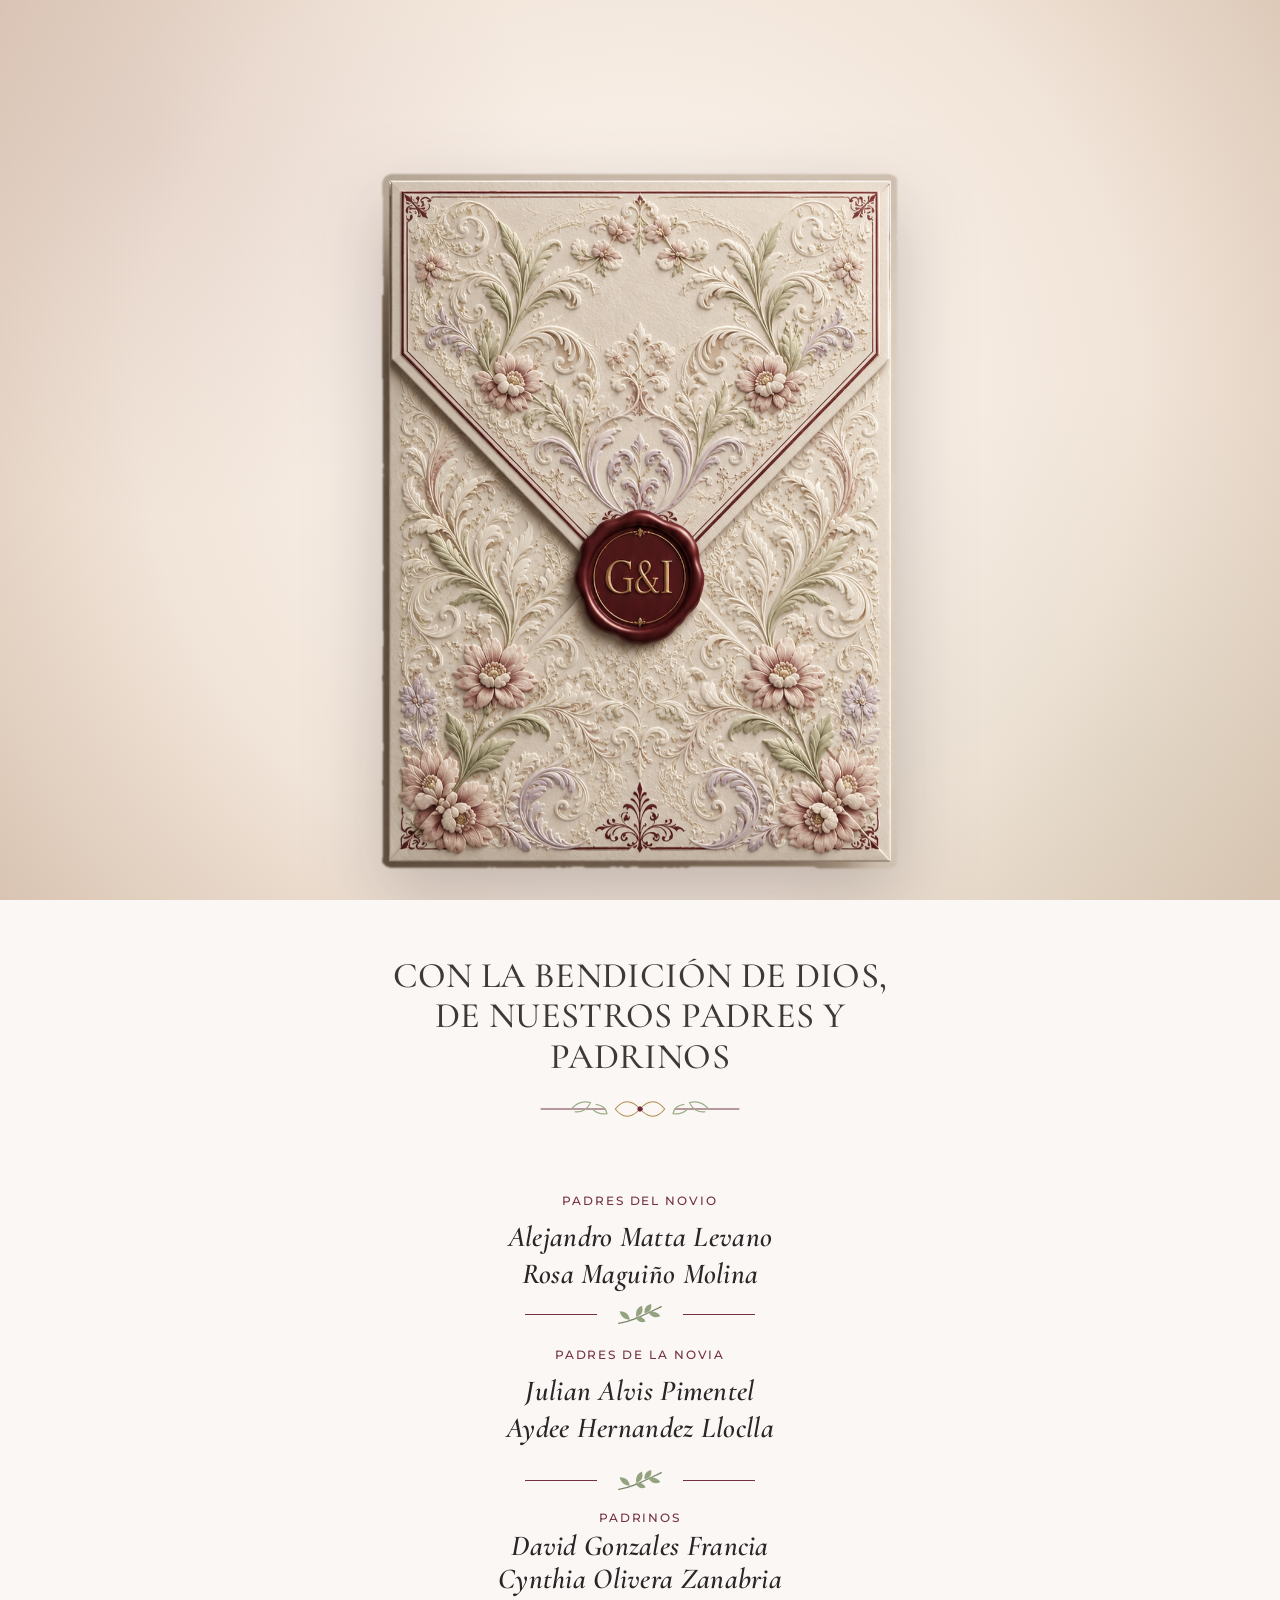
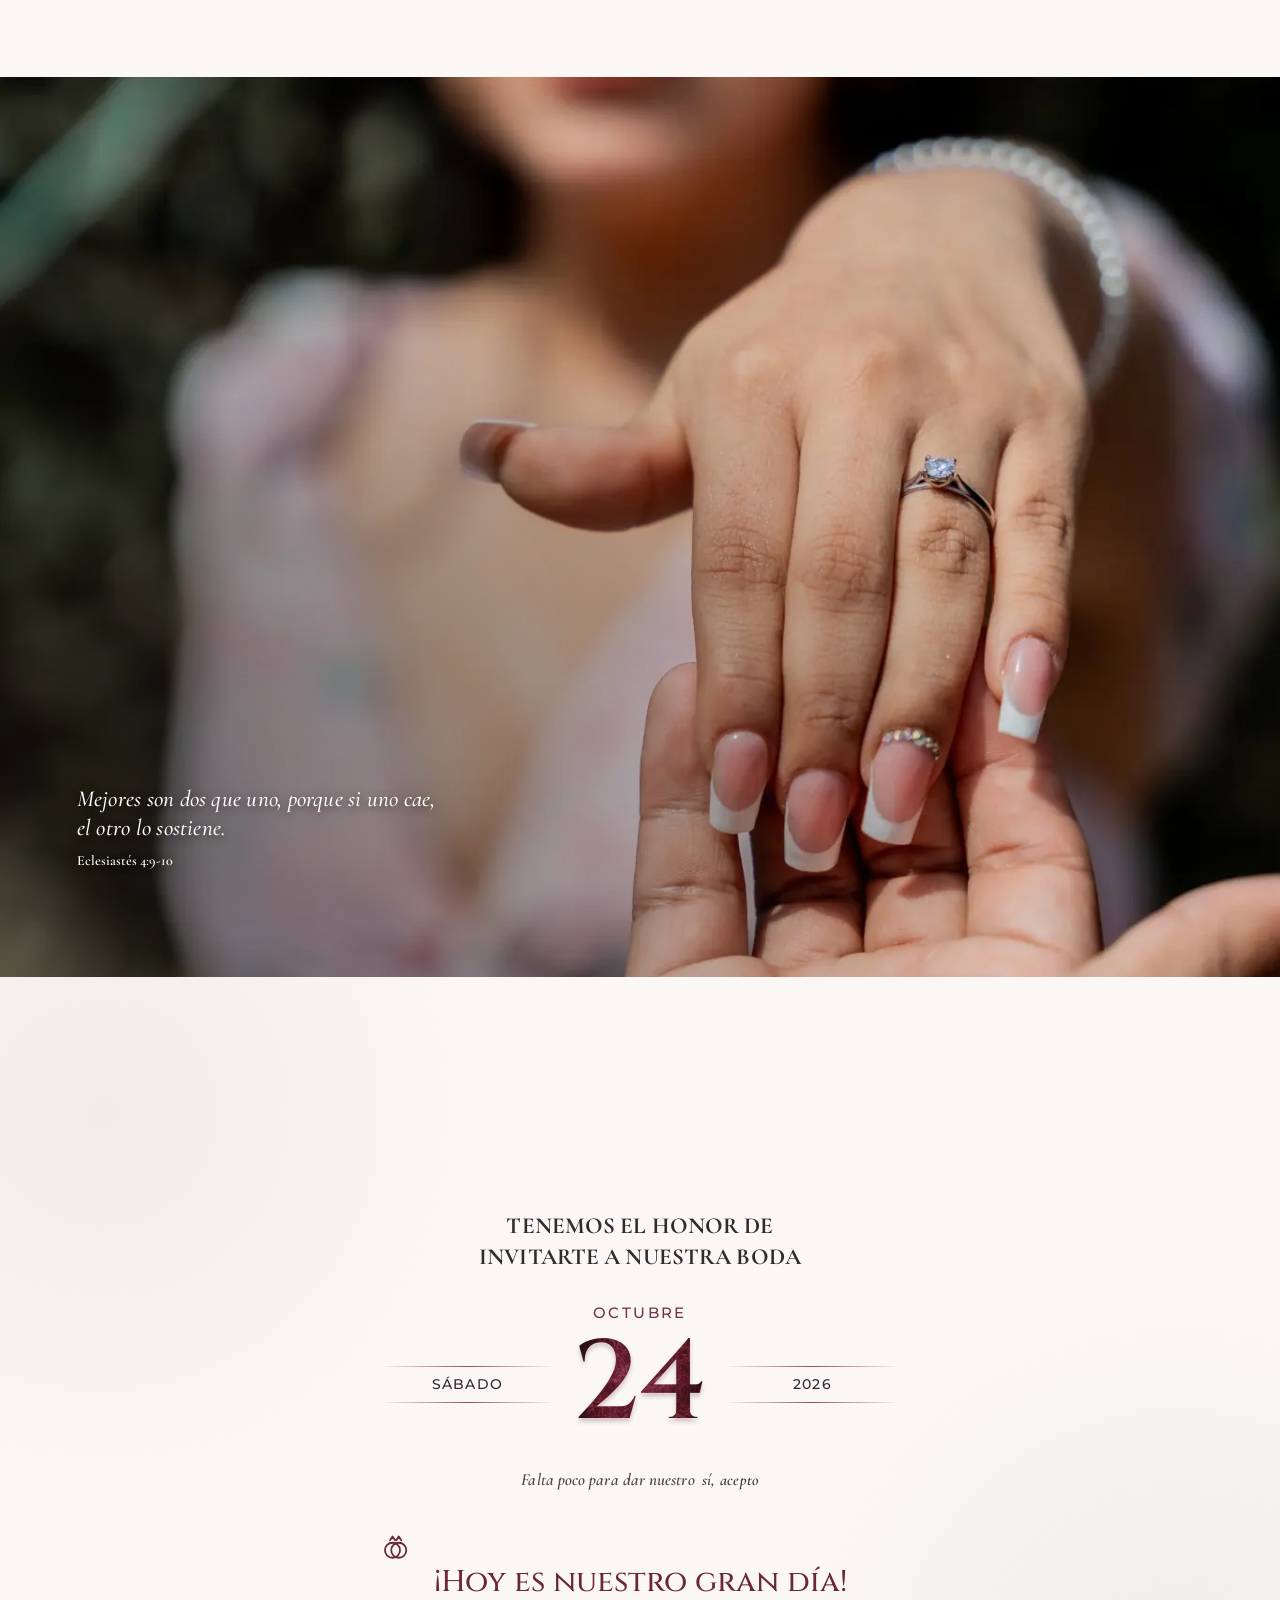
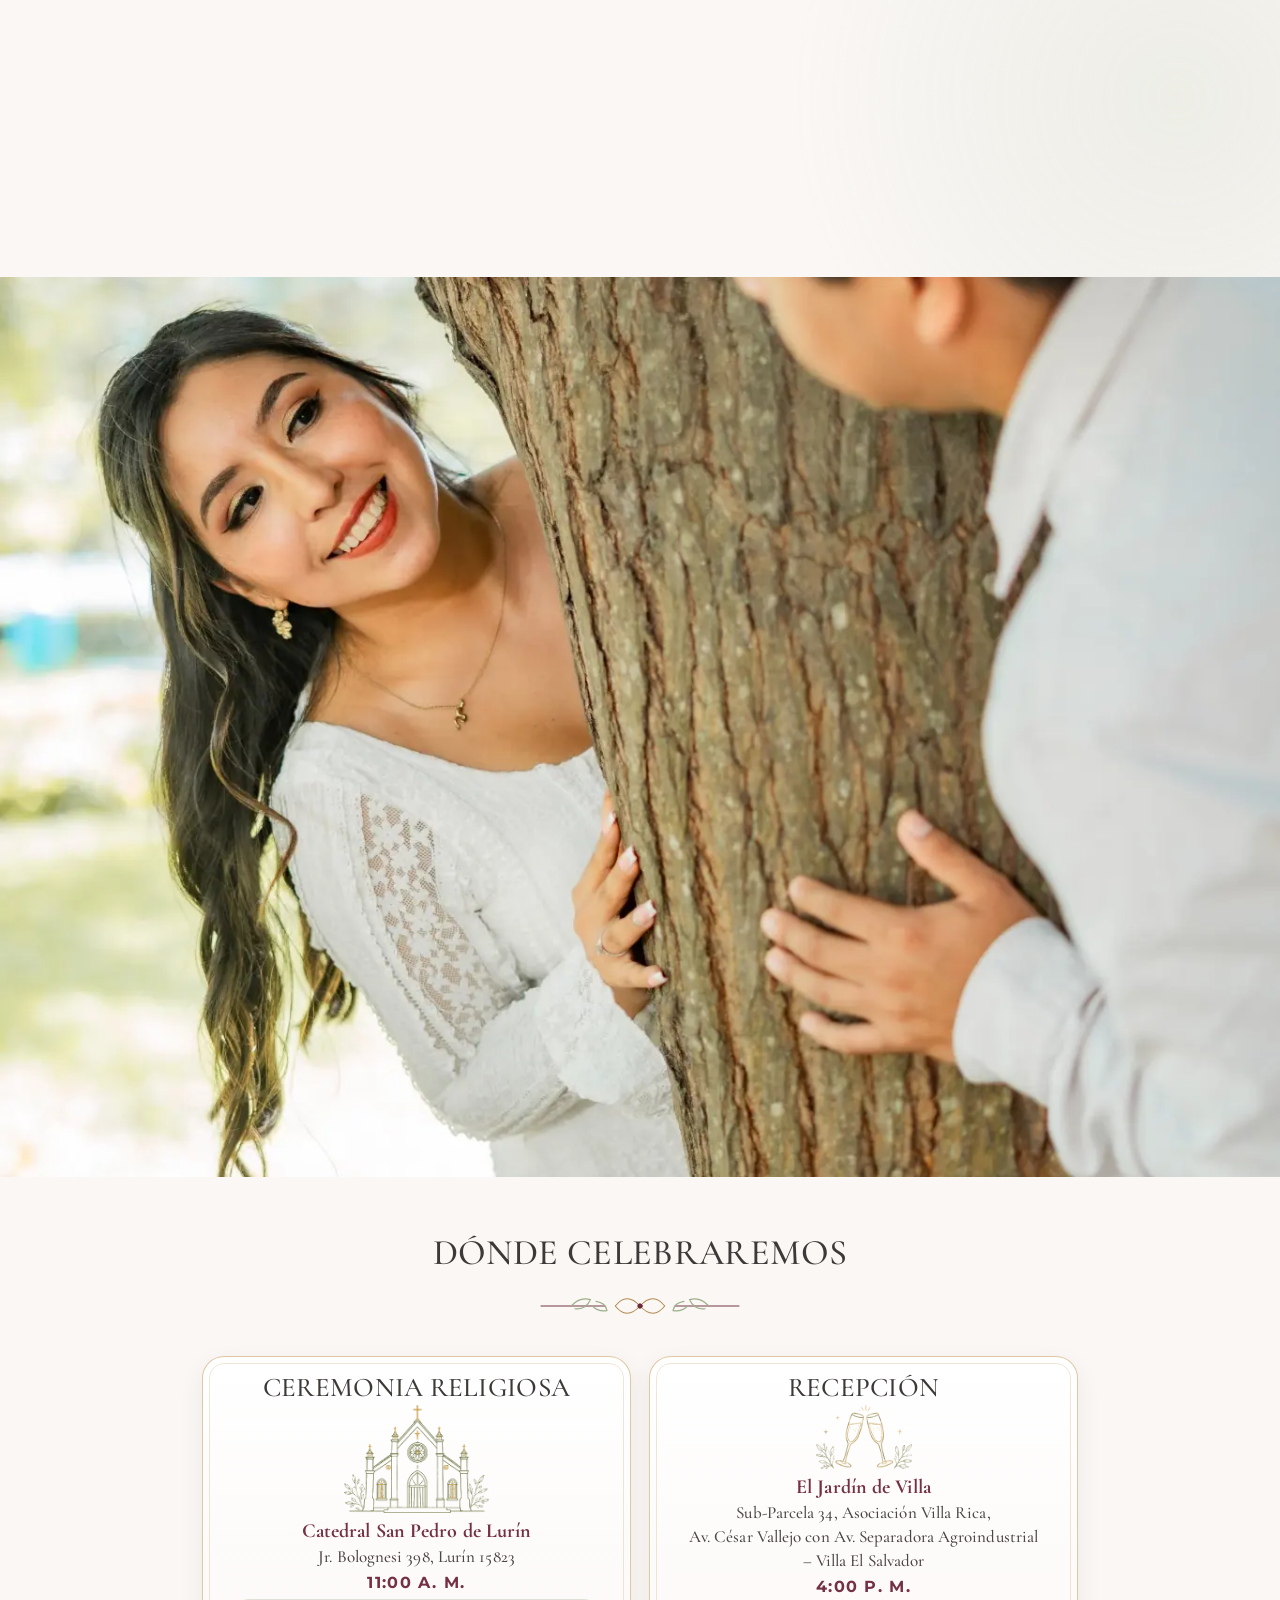
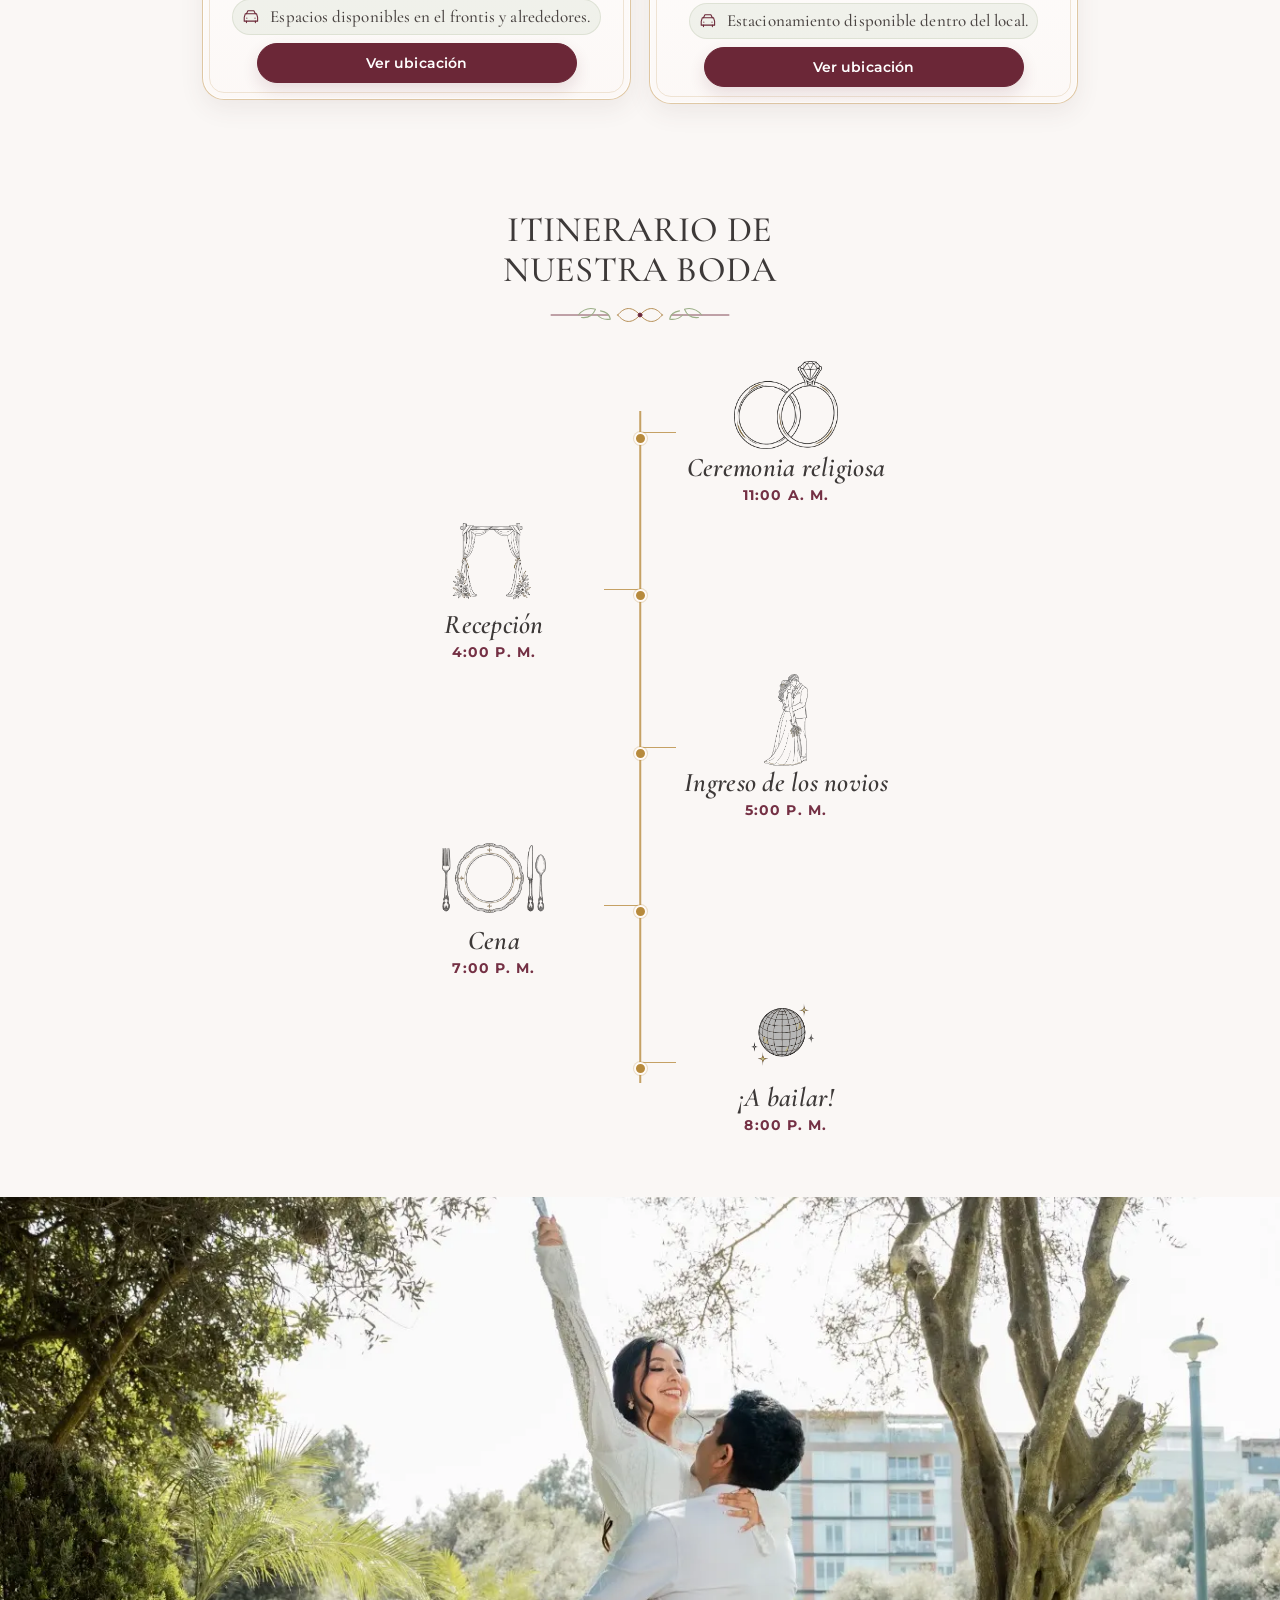
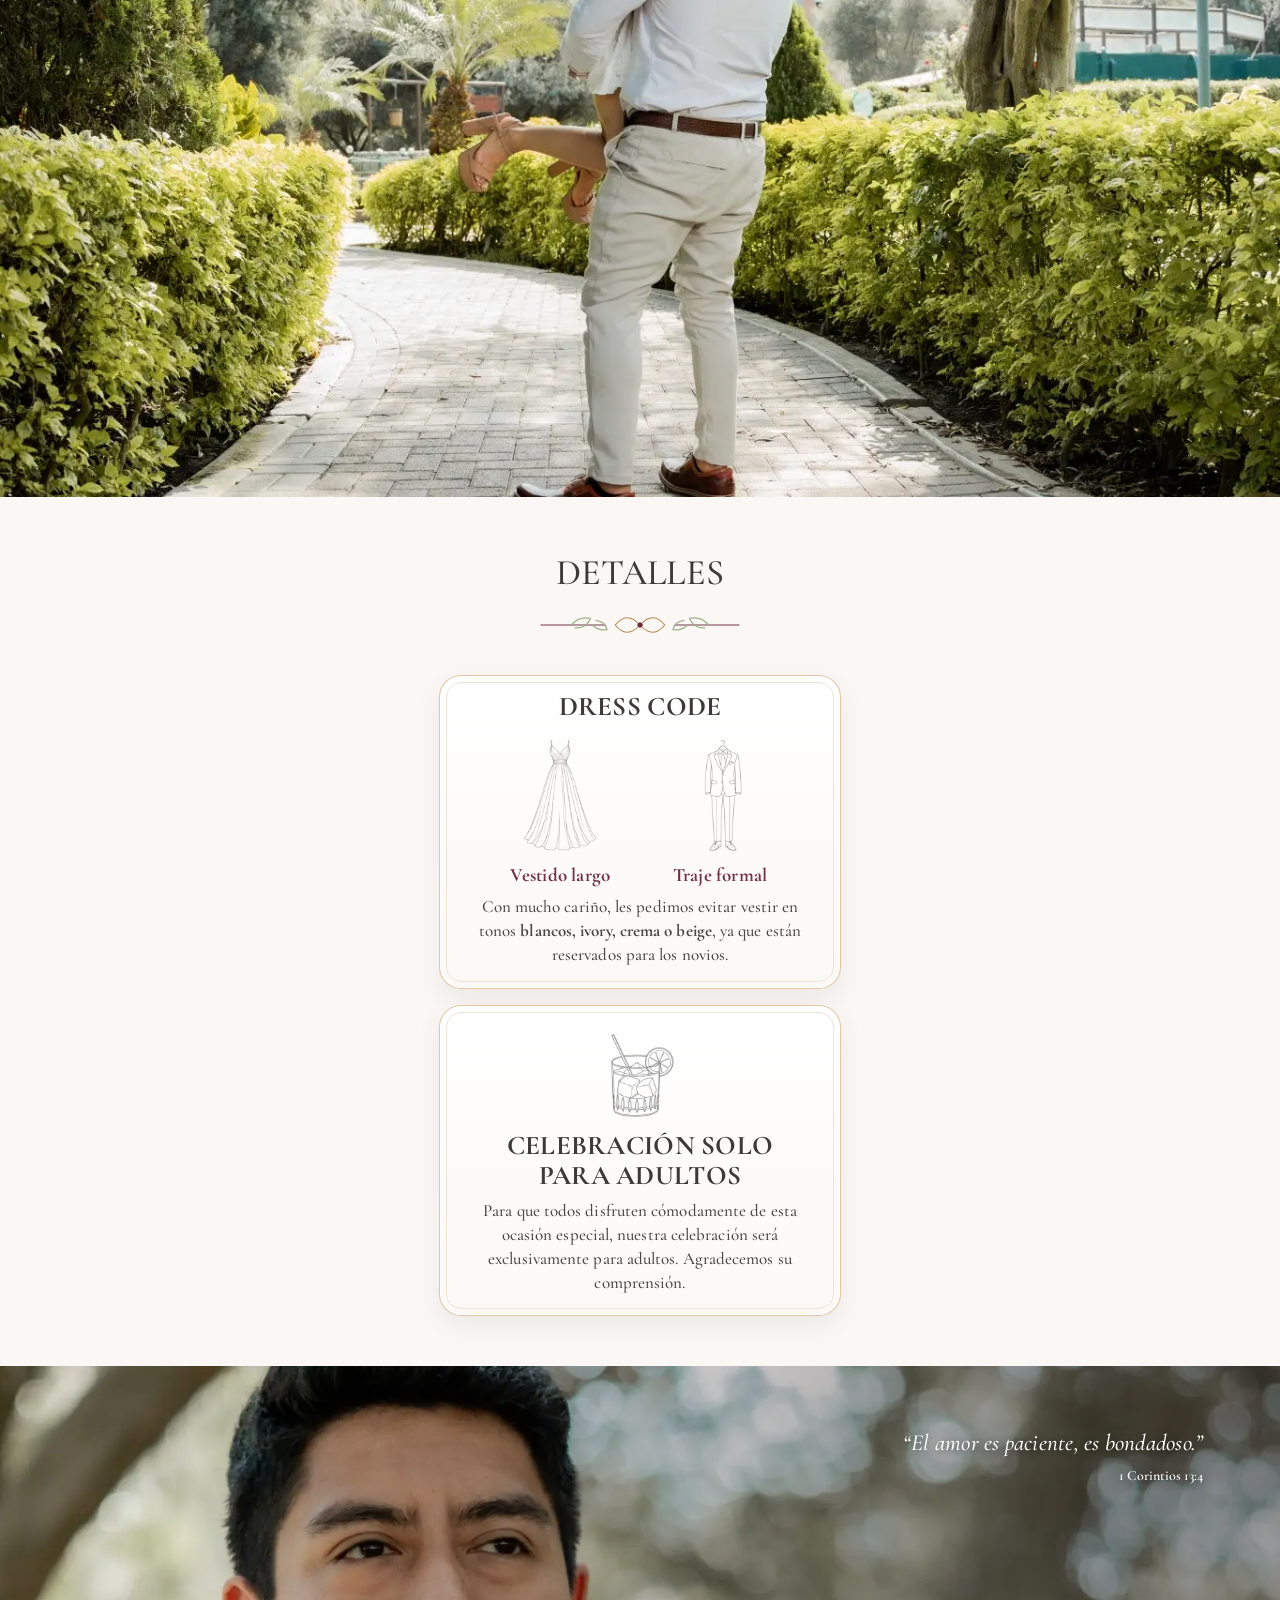
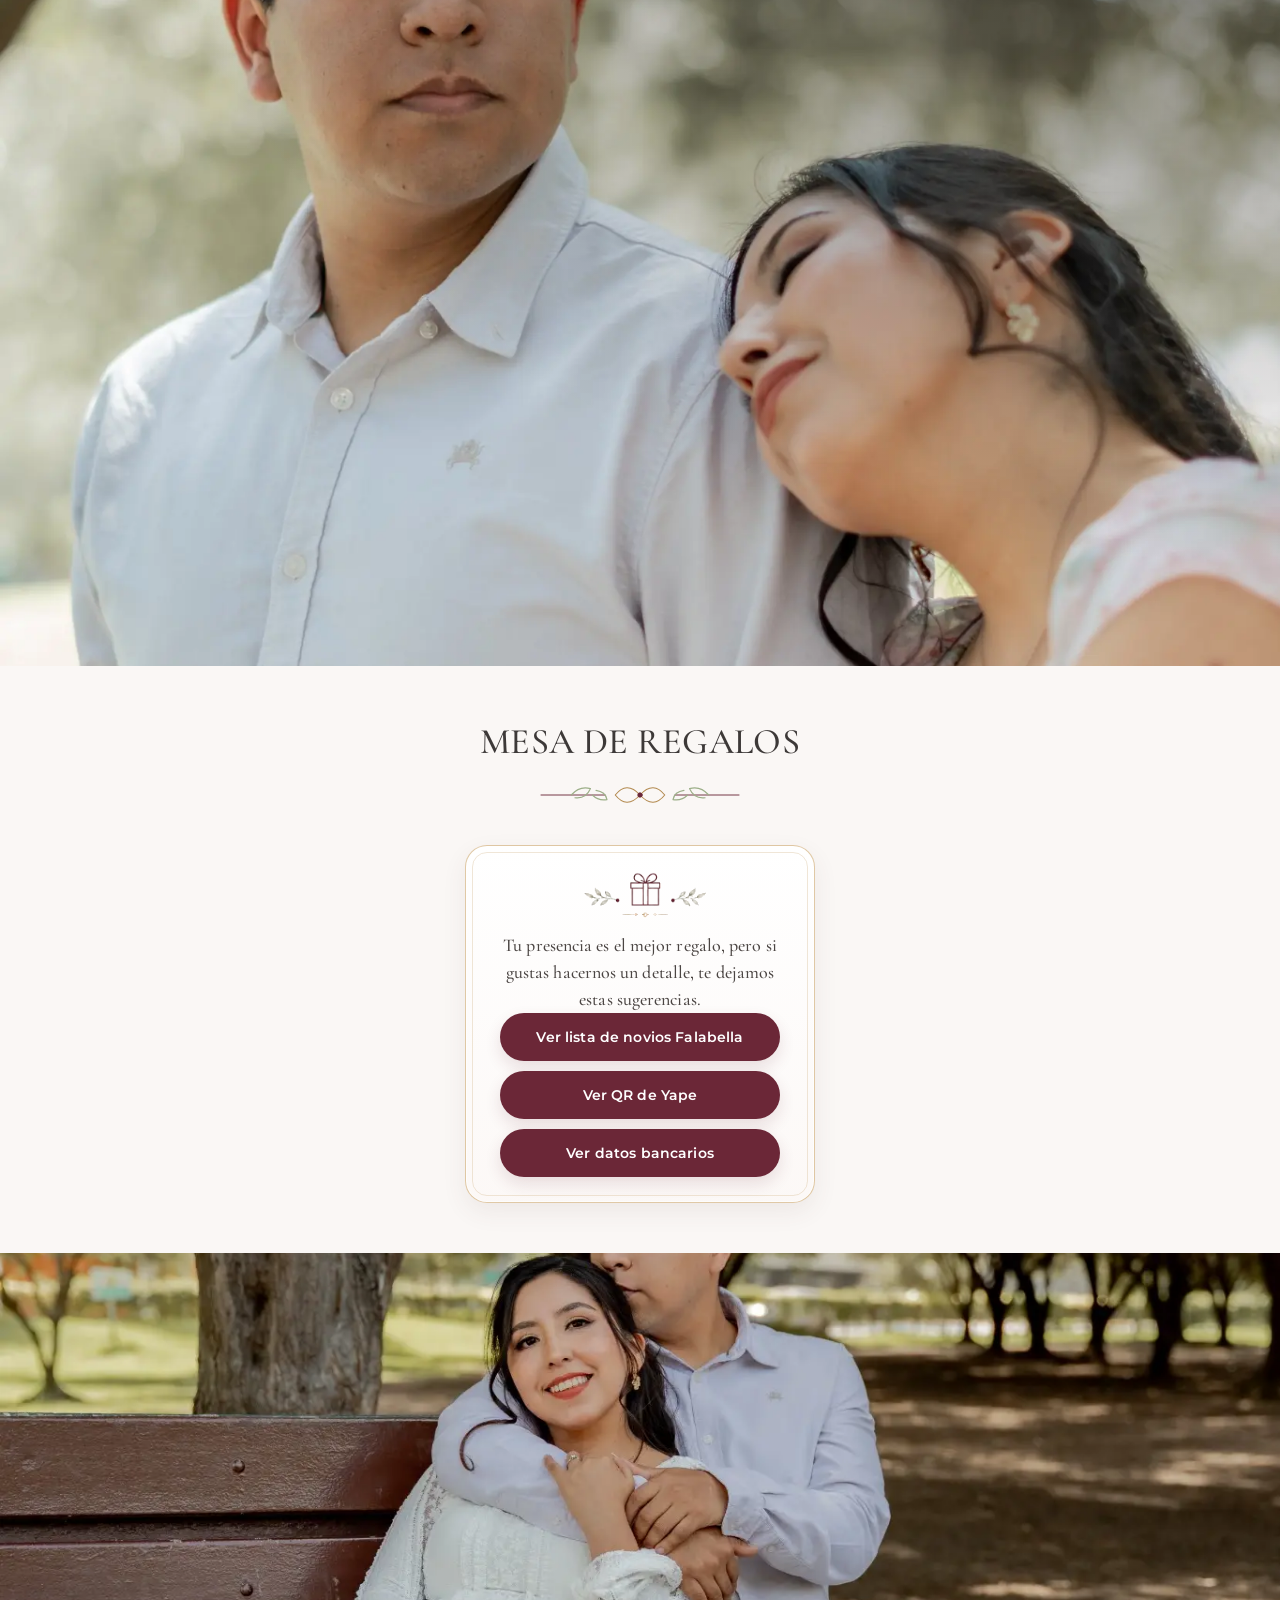
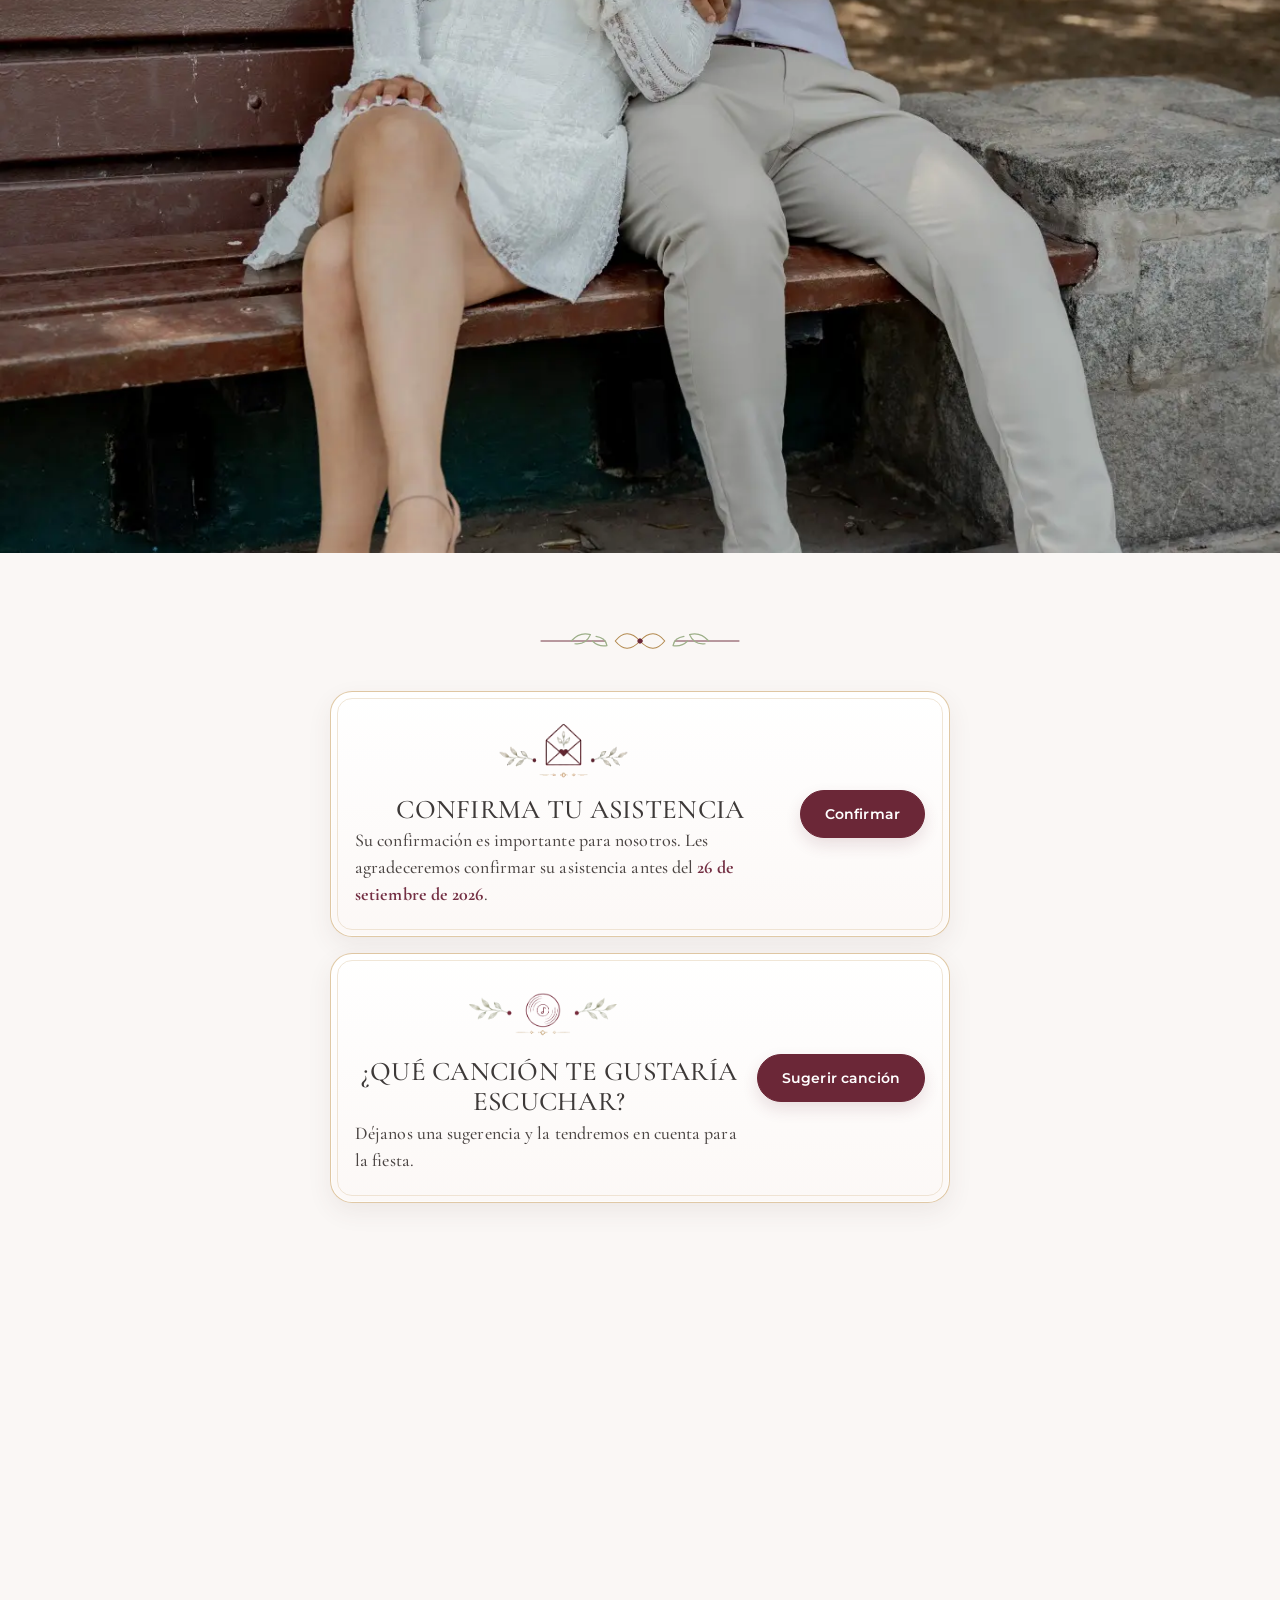
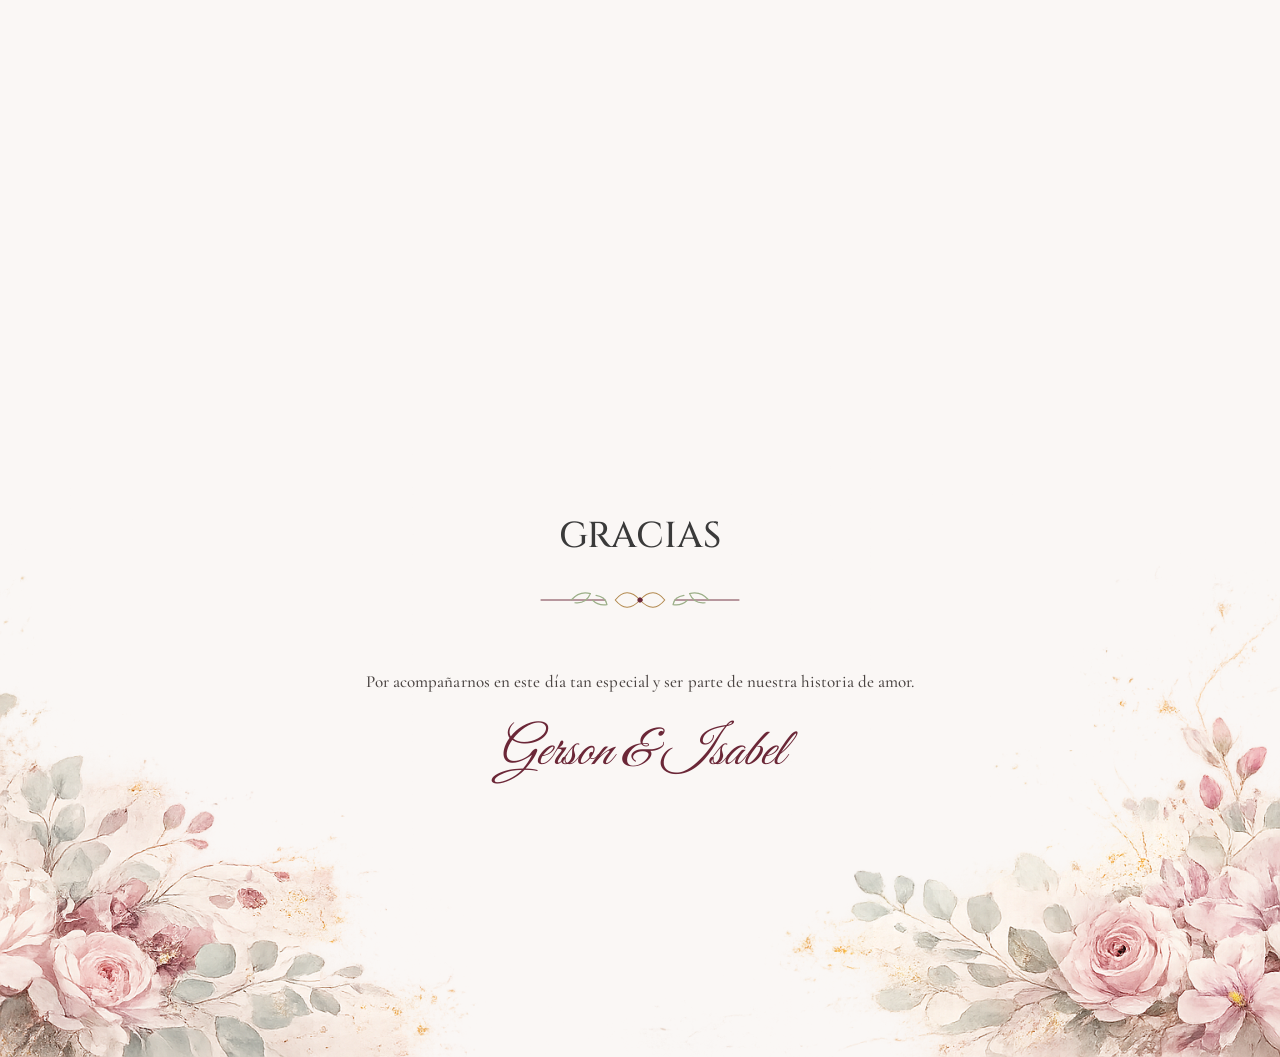
==== commit f4718ac3: "Sincroniza la portada social en blanco y negro" ====
--- a/invitacion-v151.html
+++ b/invitacion-v151.html
@@ -15,17 +15,17 @@
 <meta content="website" property="og:type"/>
 <meta content="es_PE" property="og:locale"/>
 <meta content="https://gmattamaguino-commits.github.io/boda-gerson-isabel/" property="og:url"/>
-<meta content="https://gmattamaguino-commits.github.io/boda-gerson-isabel/img/portada-whatsapp-optimizada.jpg?v=5" property="og:image"/>
-<meta content="https://gmattamaguino-commits.github.io/boda-gerson-isabel/img/portada-whatsapp-optimizada.jpg?v=5" property="og:image:secure_url"/>
+<meta content="https://gmattamaguino-commits.github.io/boda-gerson-isabel/img/portada-whatsapp-bn-20260826.jpg?v=1" property="og:image"/>
+<meta content="https://gmattamaguino-commits.github.io/boda-gerson-isabel/img/portada-whatsapp-bn-20260826.jpg?v=1" property="og:image:secure_url"/>
 <meta content="image/jpeg" property="og:image:type"/>
 <meta content="1200" property="og:image:width"/>
 <meta content="630" property="og:image:height"/>
-<meta content="Invitación de boda de Gerson e Isabel" property="og:image:alt"/>
+<meta content="Gerson e Isabel en una fotografía en blanco y negro junto al piano" property="og:image:alt"/>
 <!-- Vista previa para otras aplicaciones -->
 <meta content="summary_large_image" name="twitter:card"/>
 <meta content="Gerson &amp; Isabel" name="twitter:title"/>
 <meta content="¡Nos casamos! Acompáñanos este 24 de octubre de 2026." name="twitter:description"/>
-<meta content="https://gmattamaguino-commits.github.io/boda-gerson-isabel/img/portada-whatsapp-optimizada.jpg?v=5" name="twitter:image"/>
+<meta content="https://gmattamaguino-commits.github.io/boda-gerson-isabel/img/portada-whatsapp-bn-20260826.jpg?v=1" name="twitter:image"/>
 <!-- Ícono de la pestaña -->
 <link href="img/favicon.png" rel="icon" type="image/png"/>
 <!-- Optimización de fuentes -->
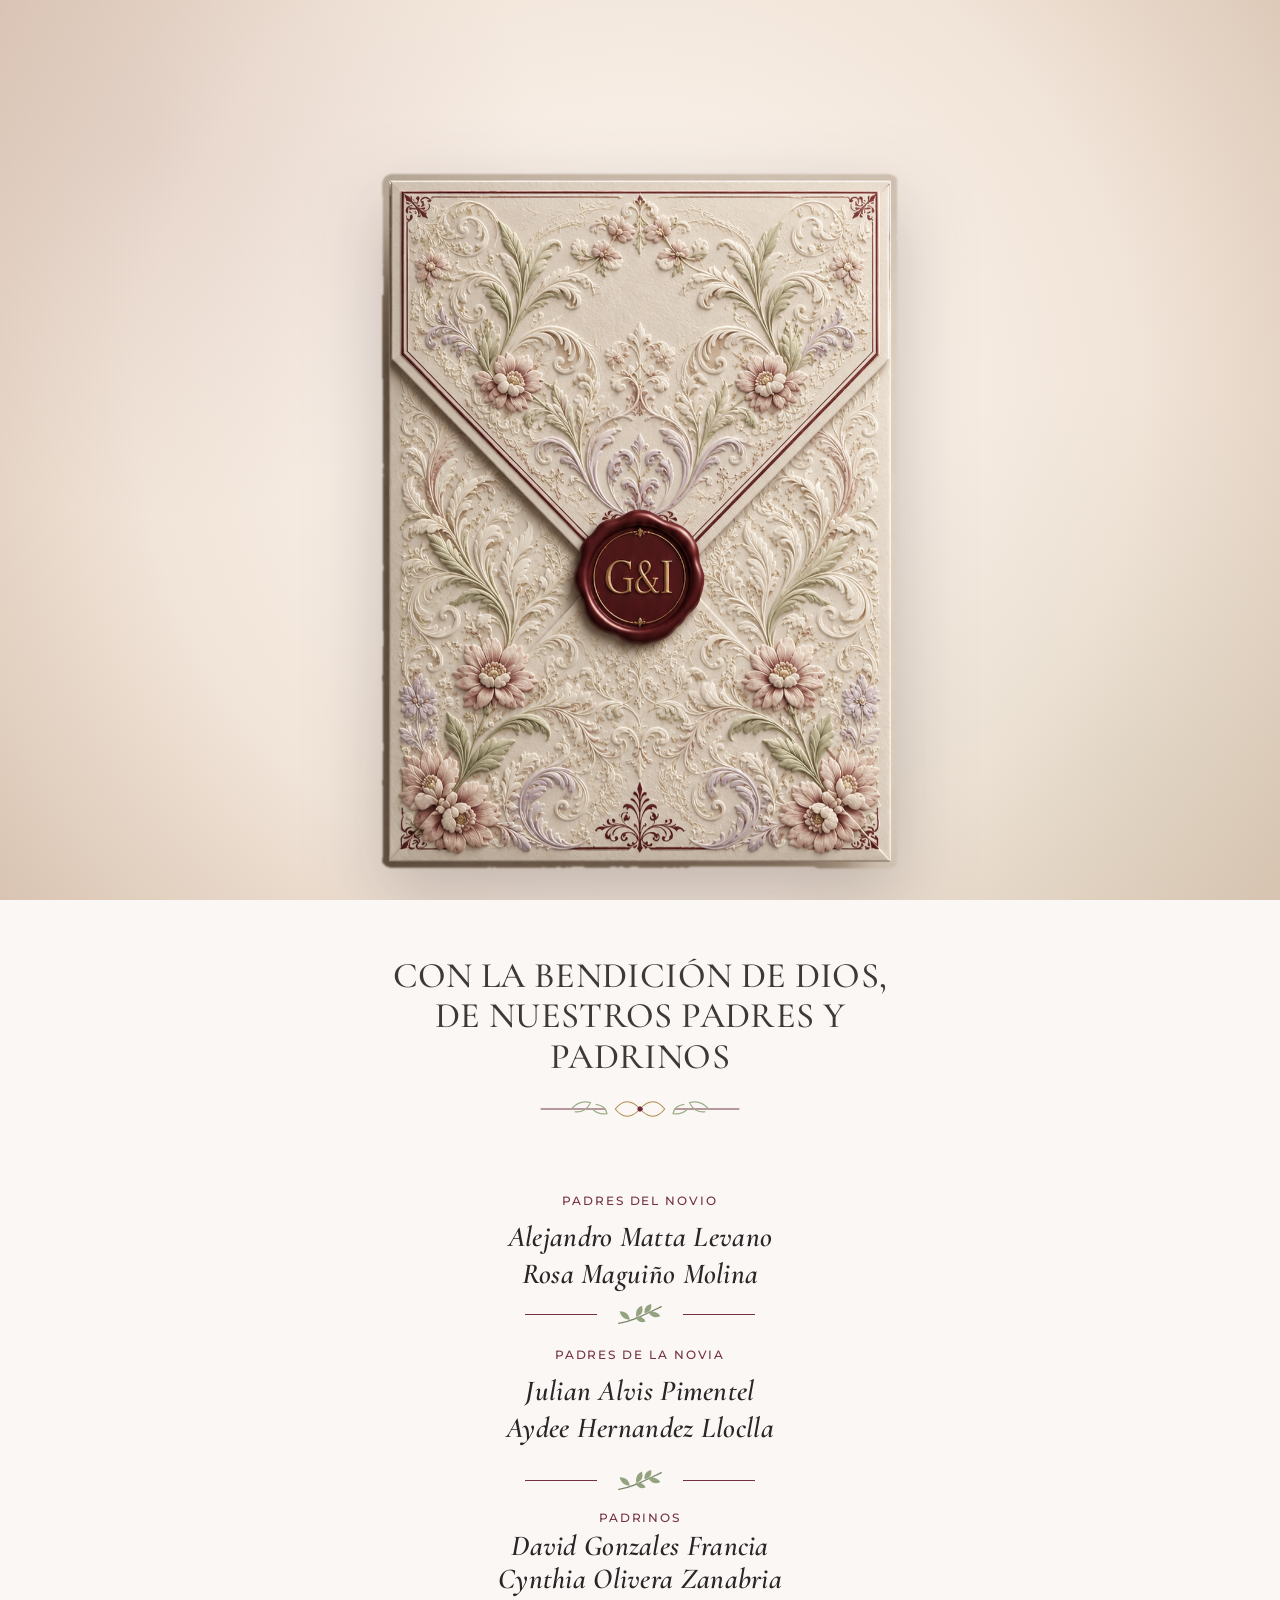
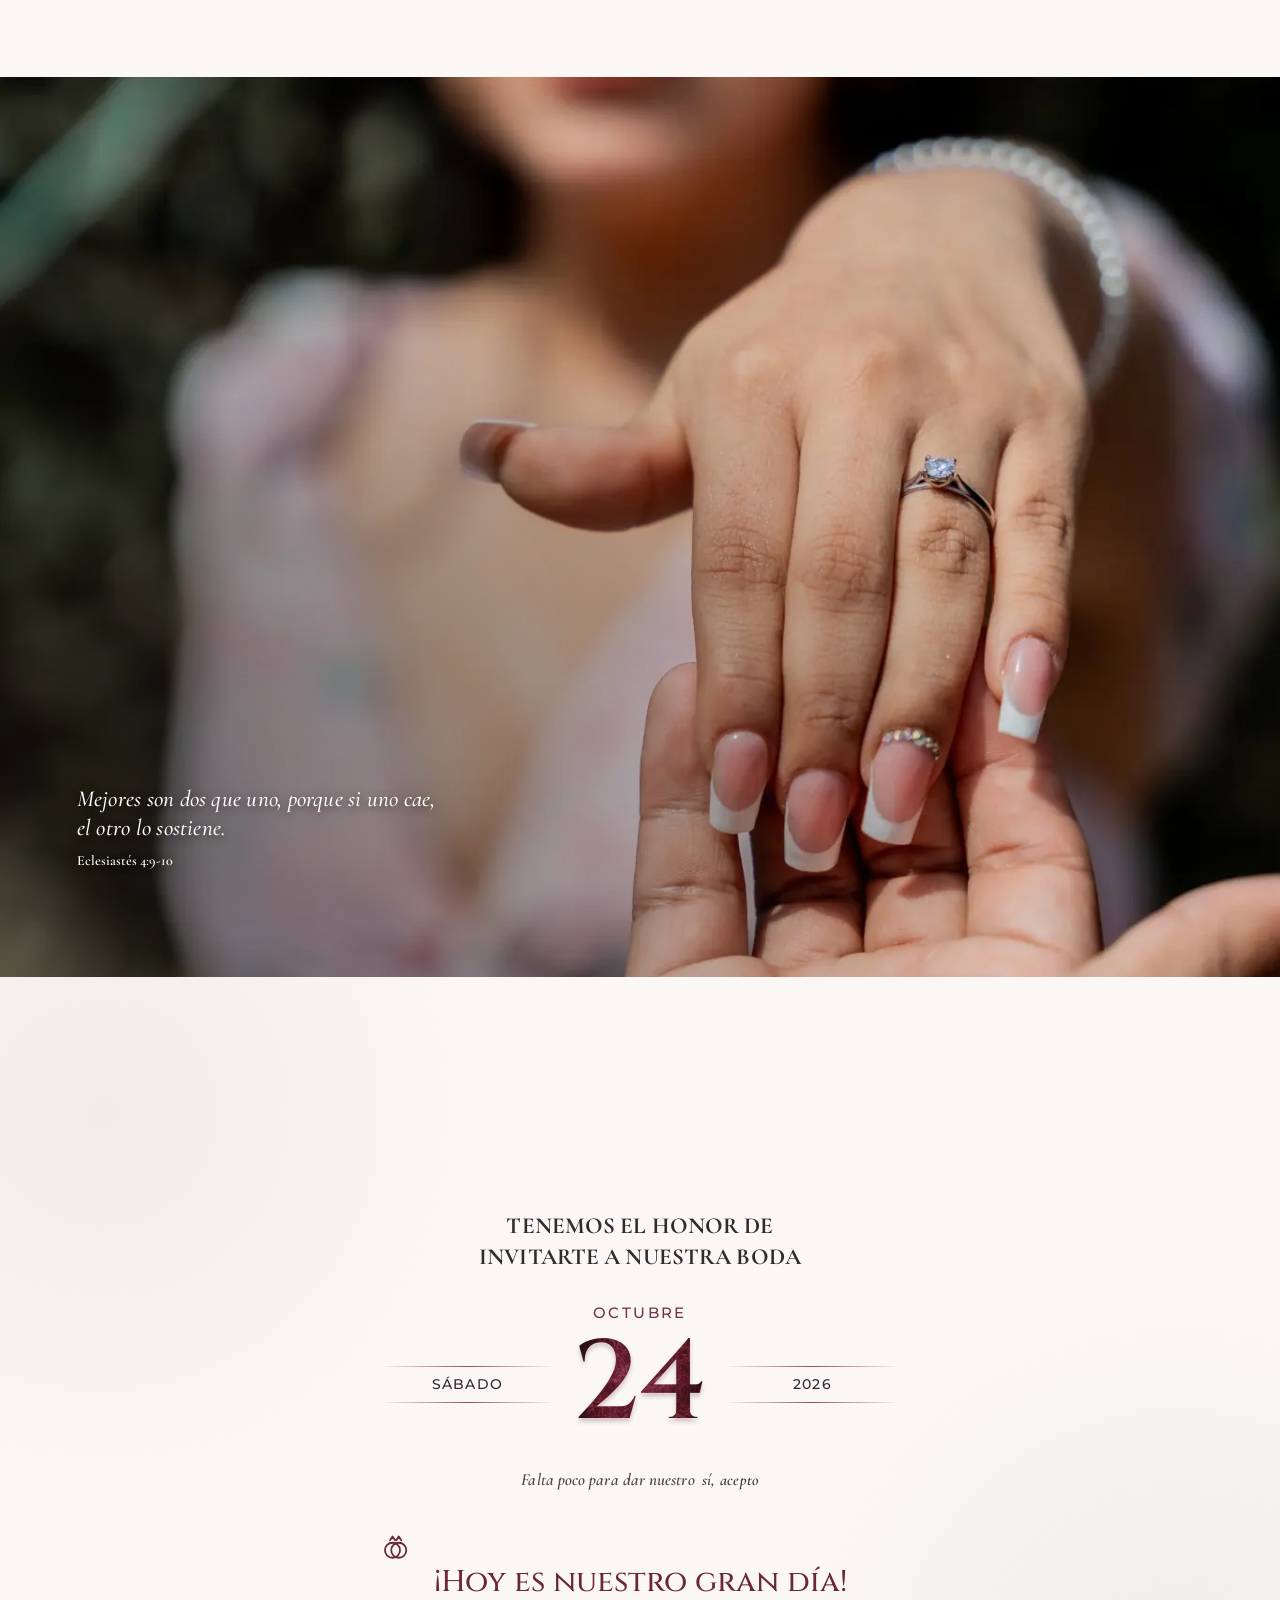
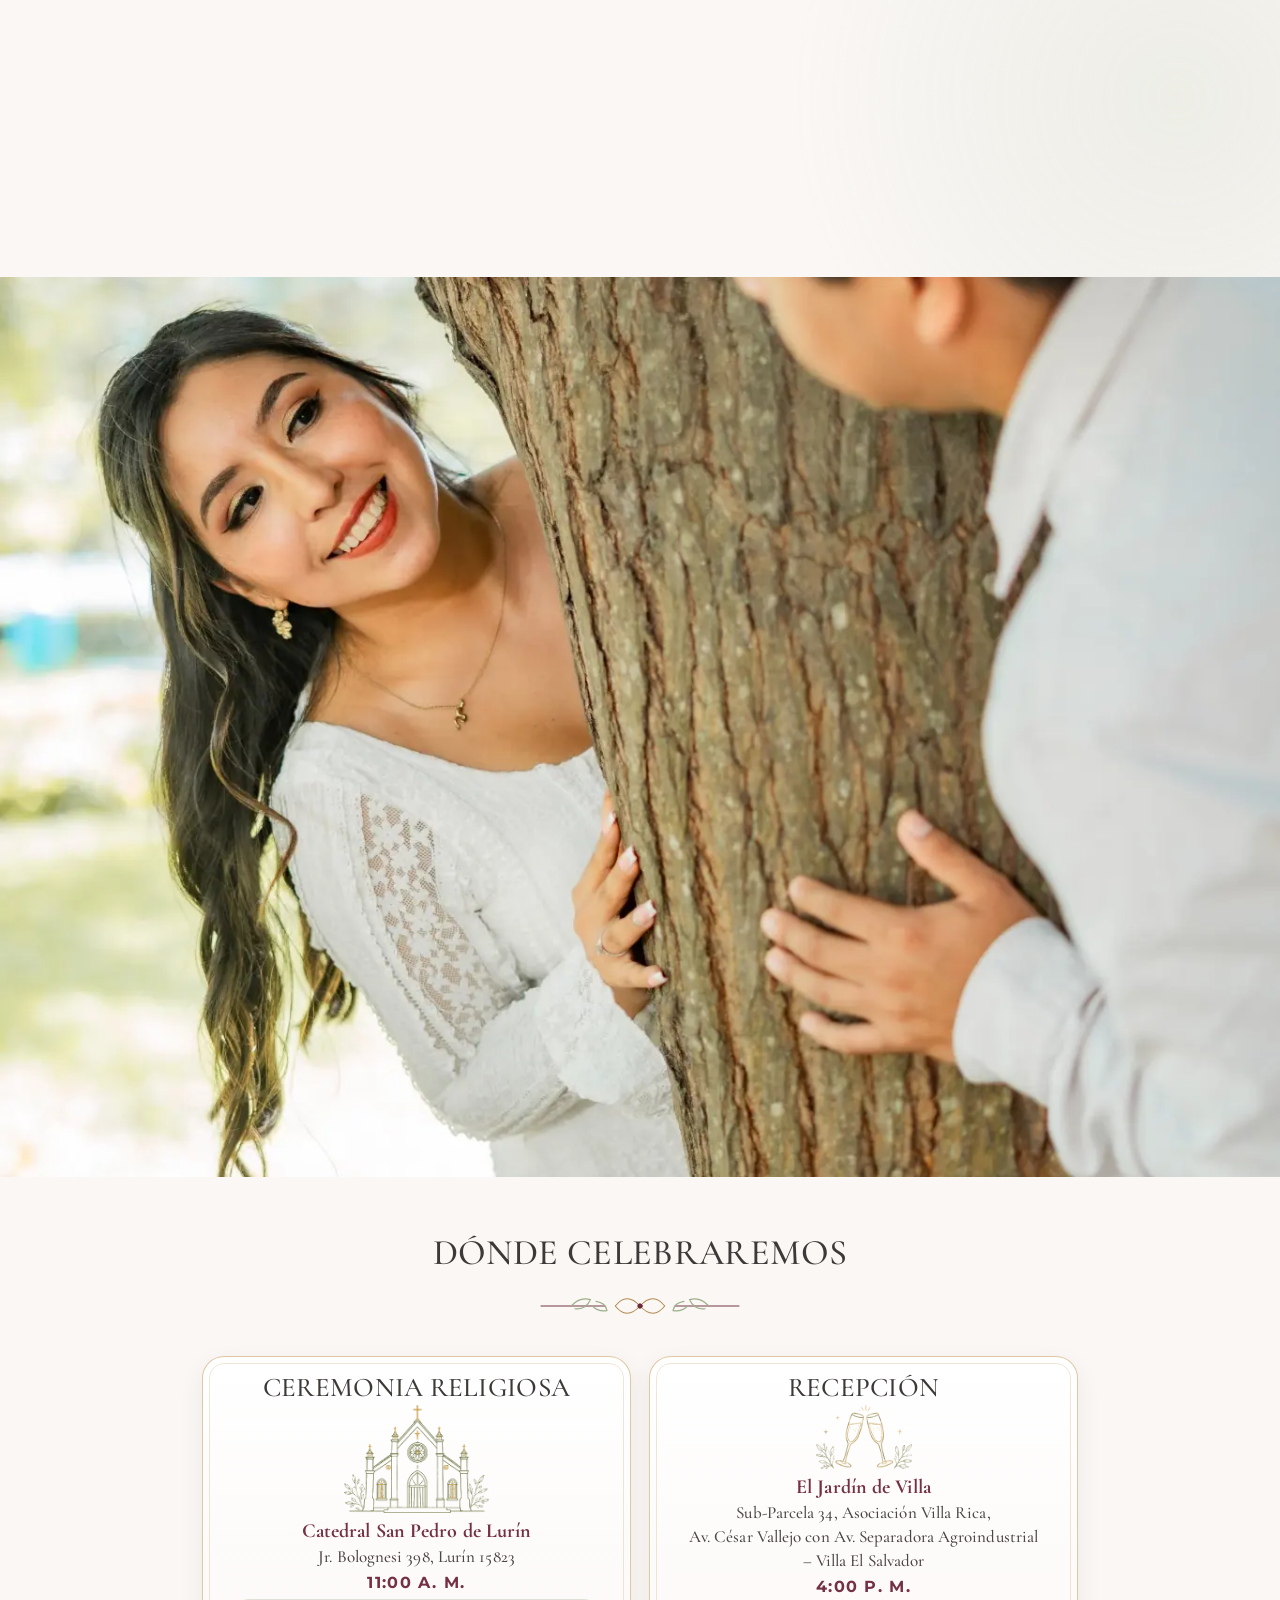
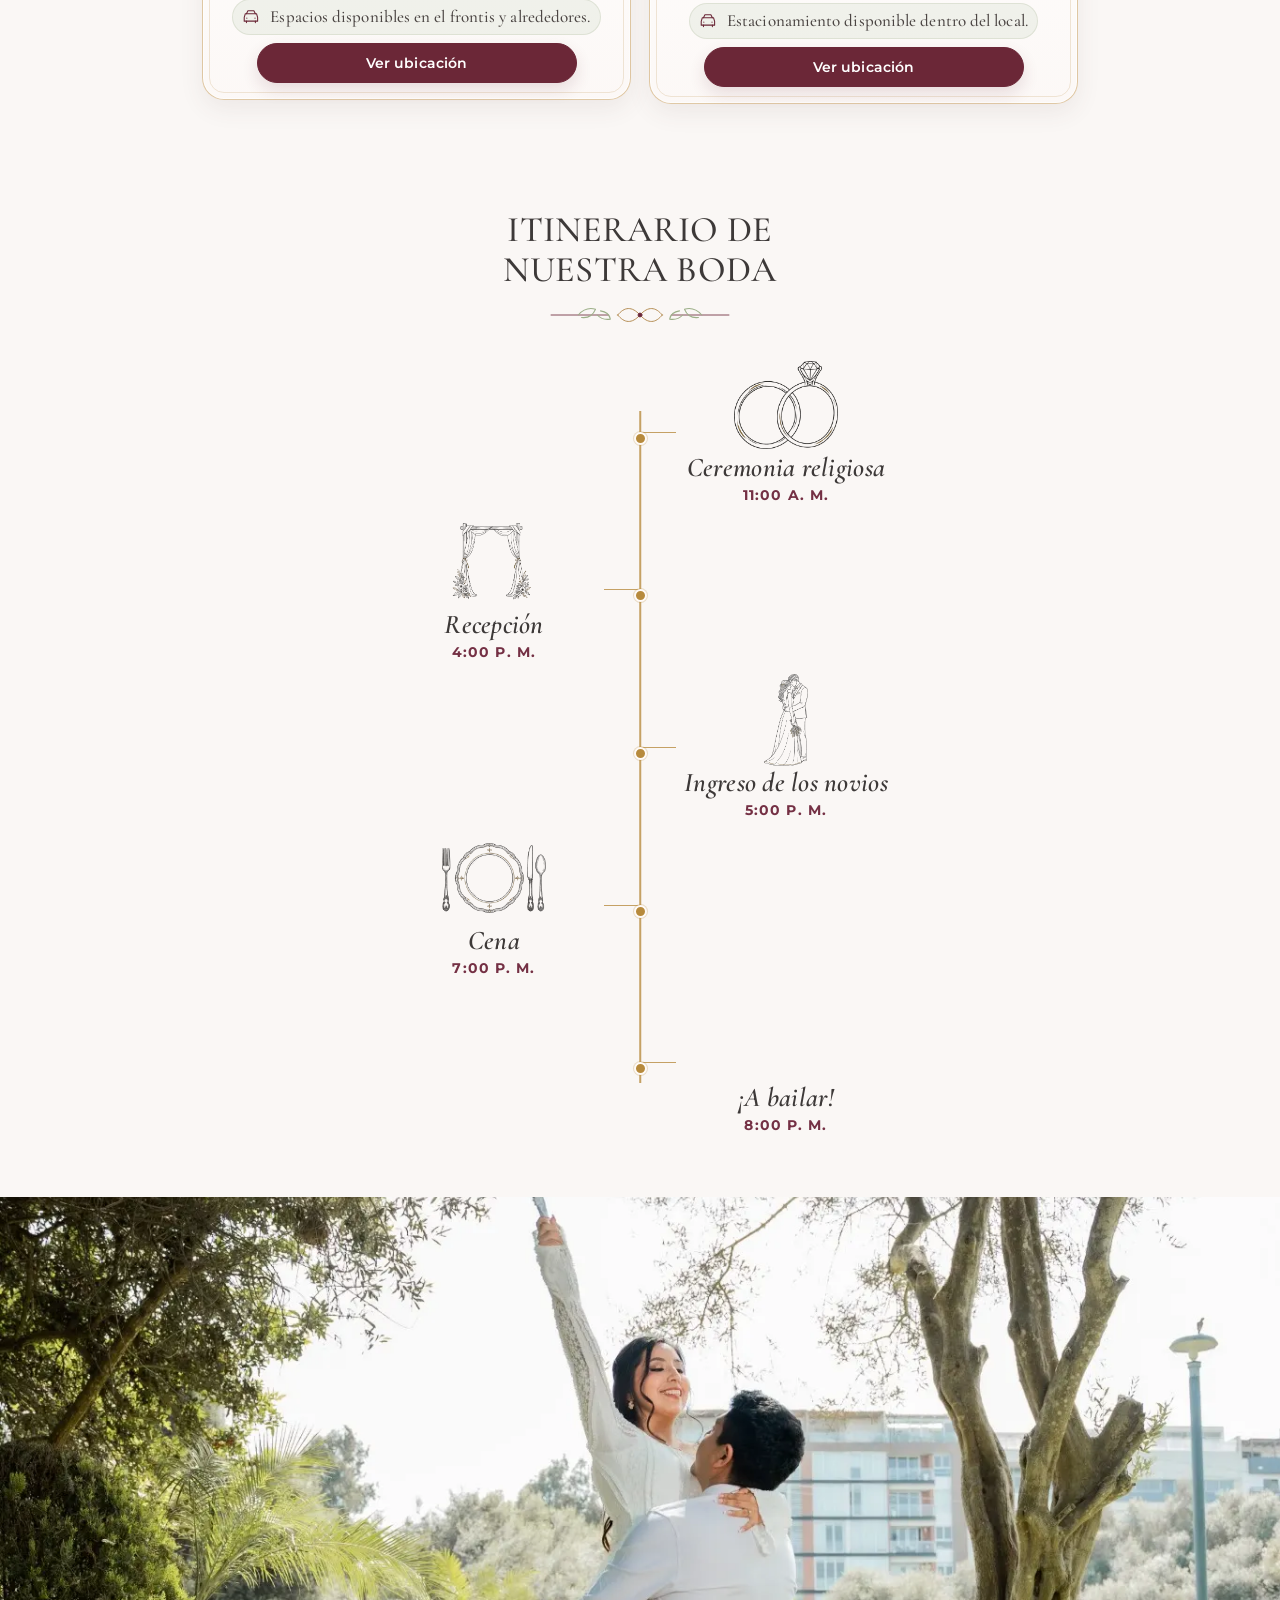
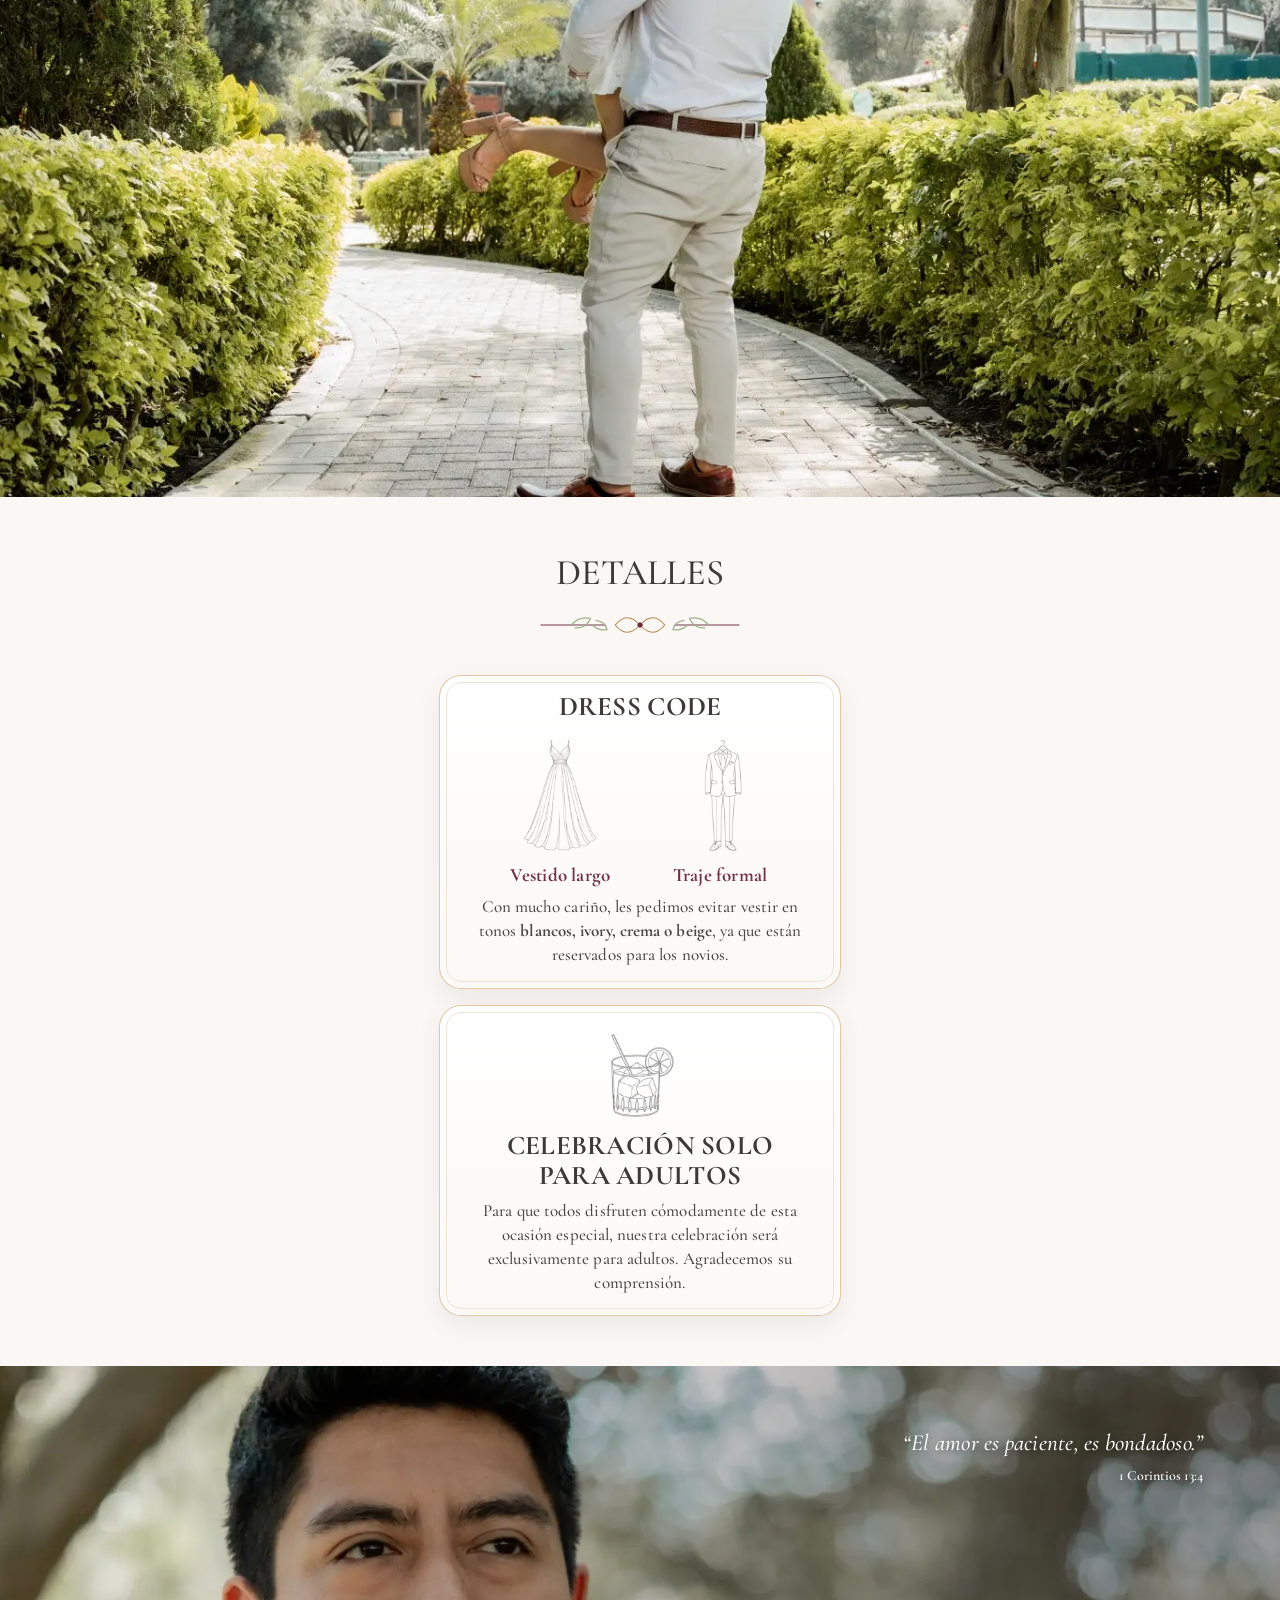
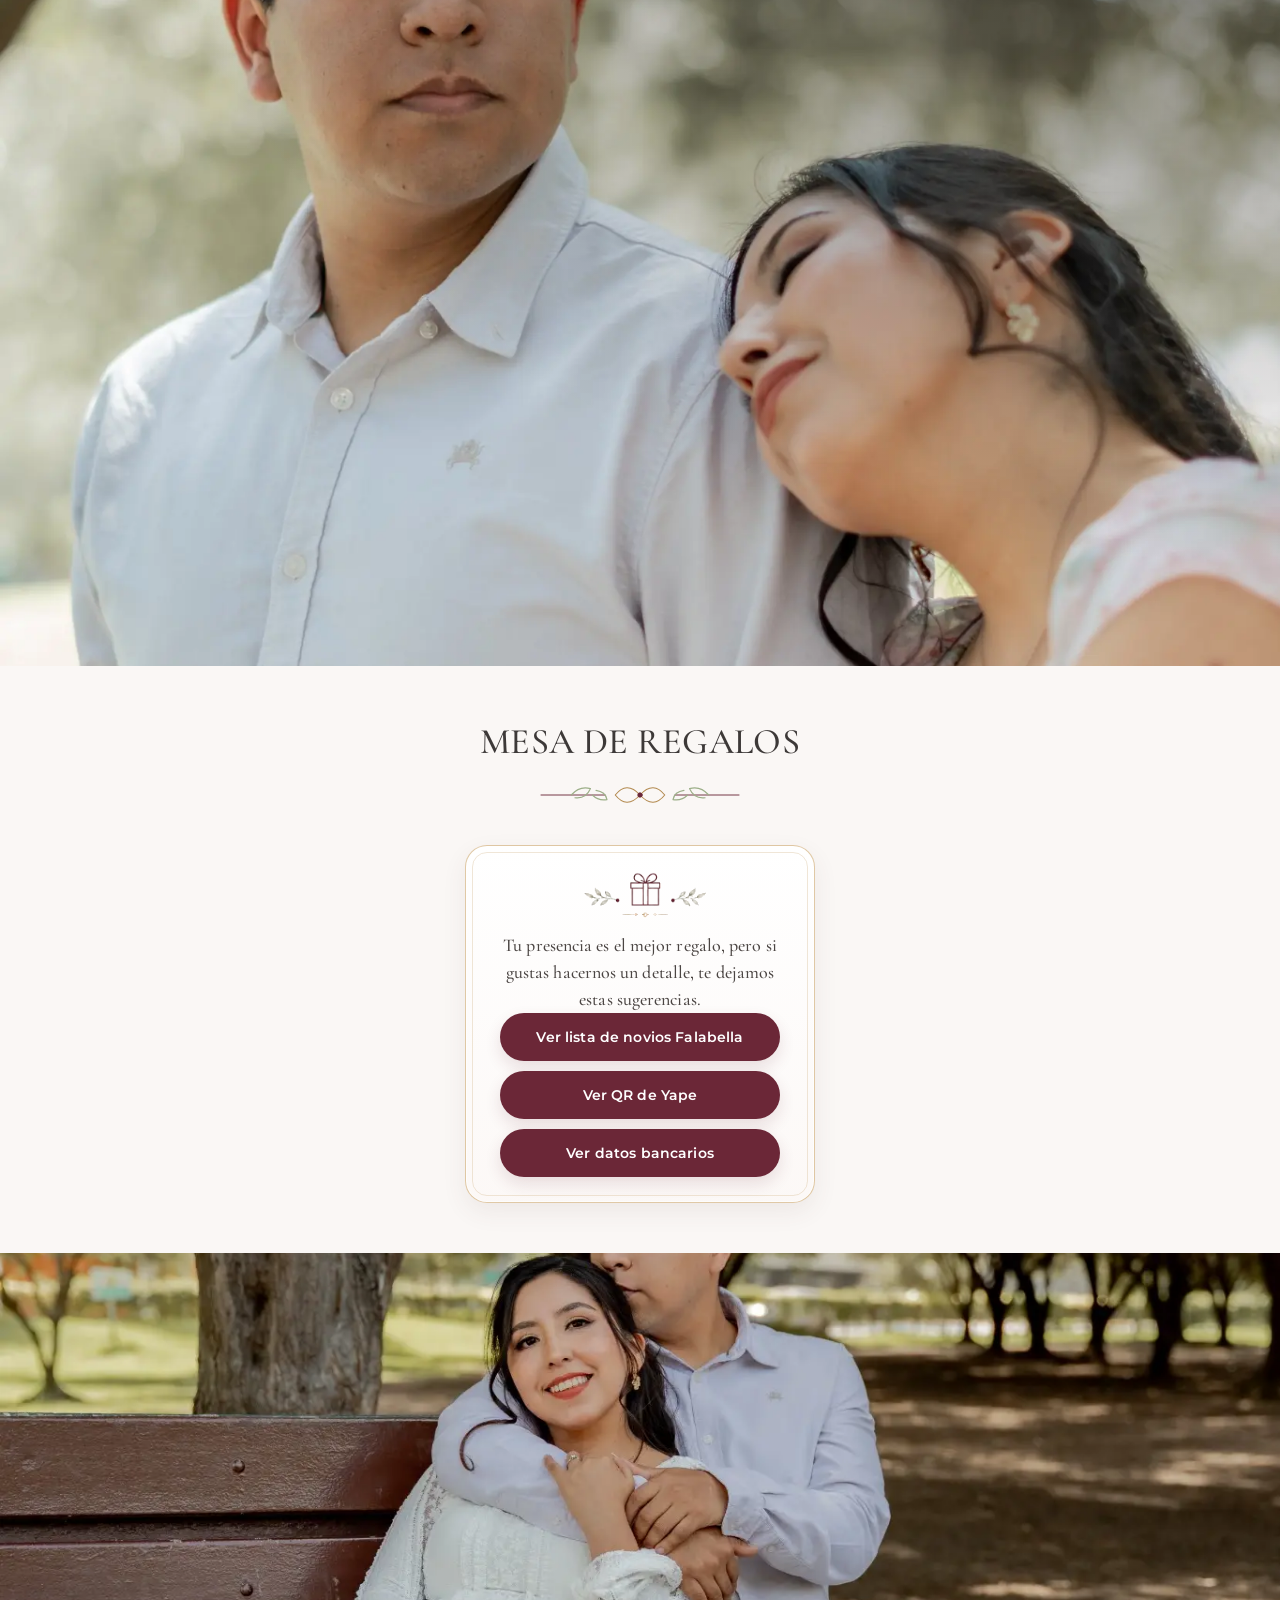
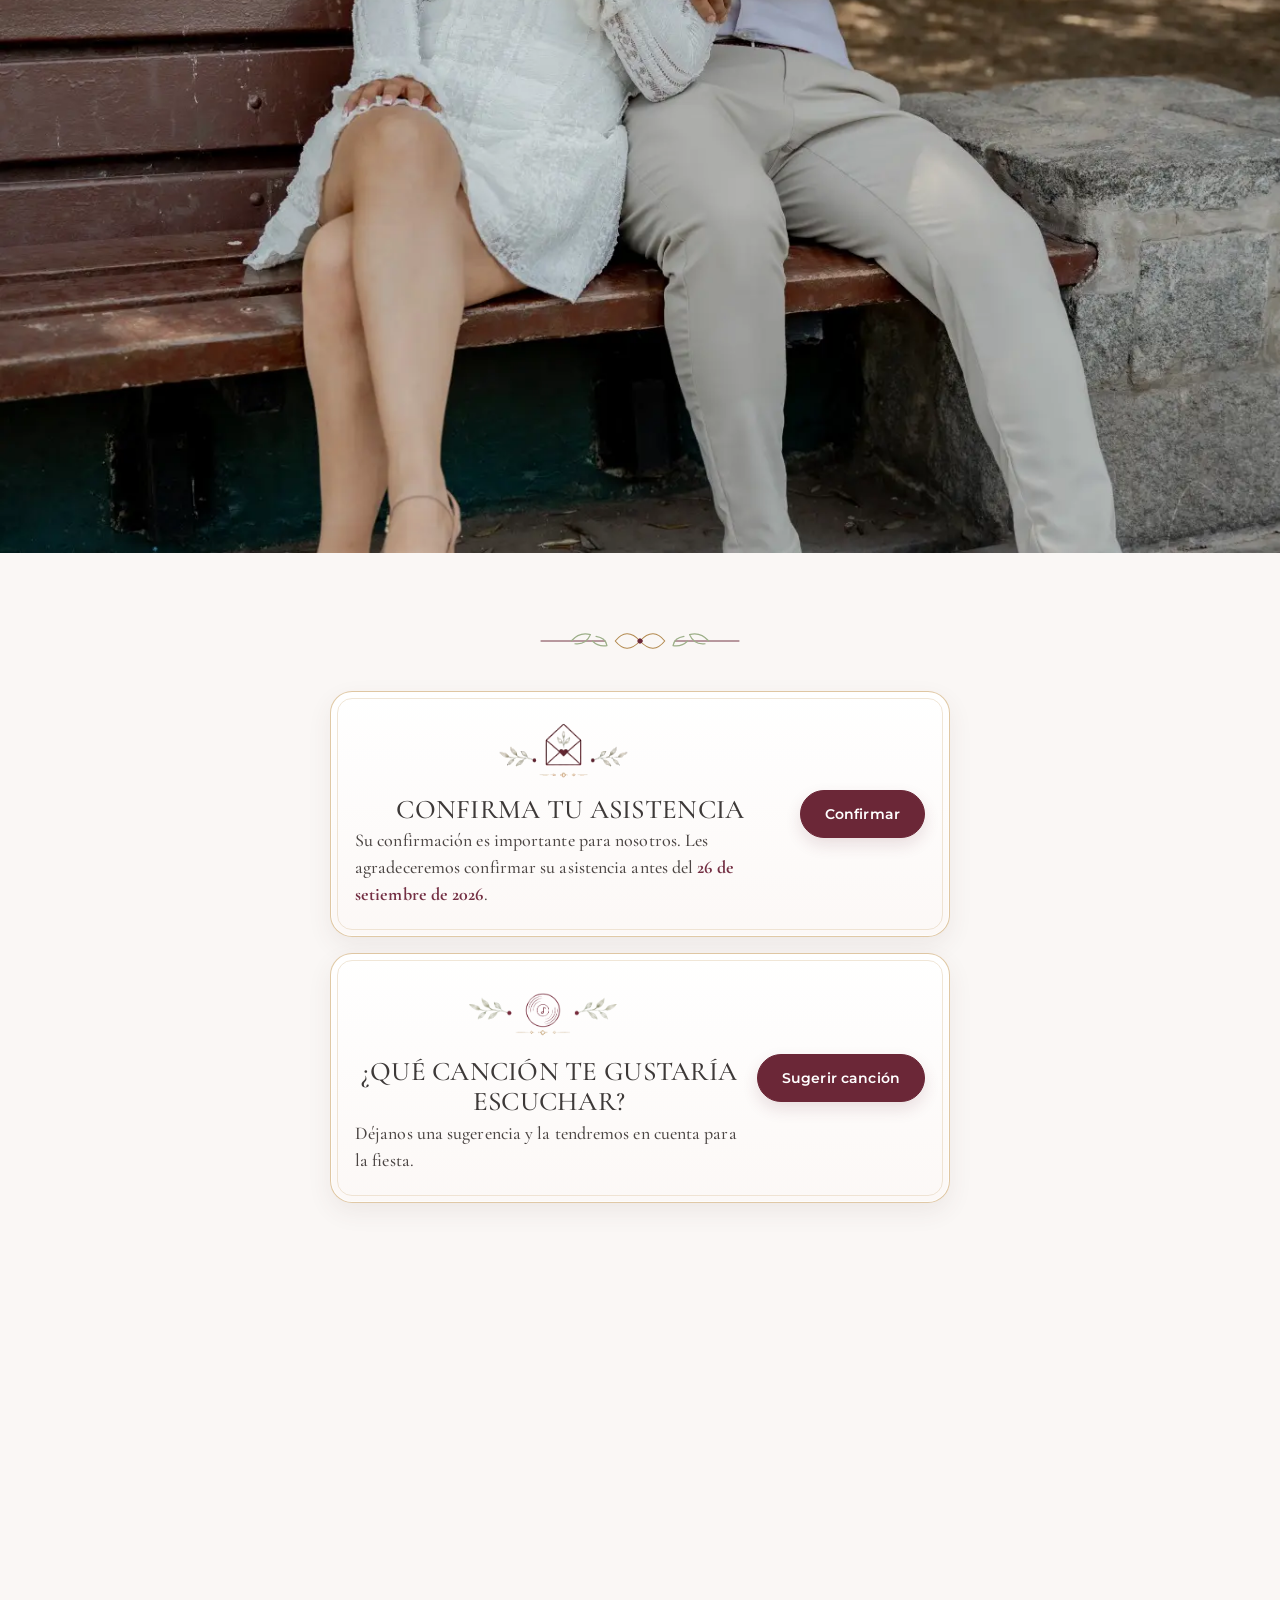
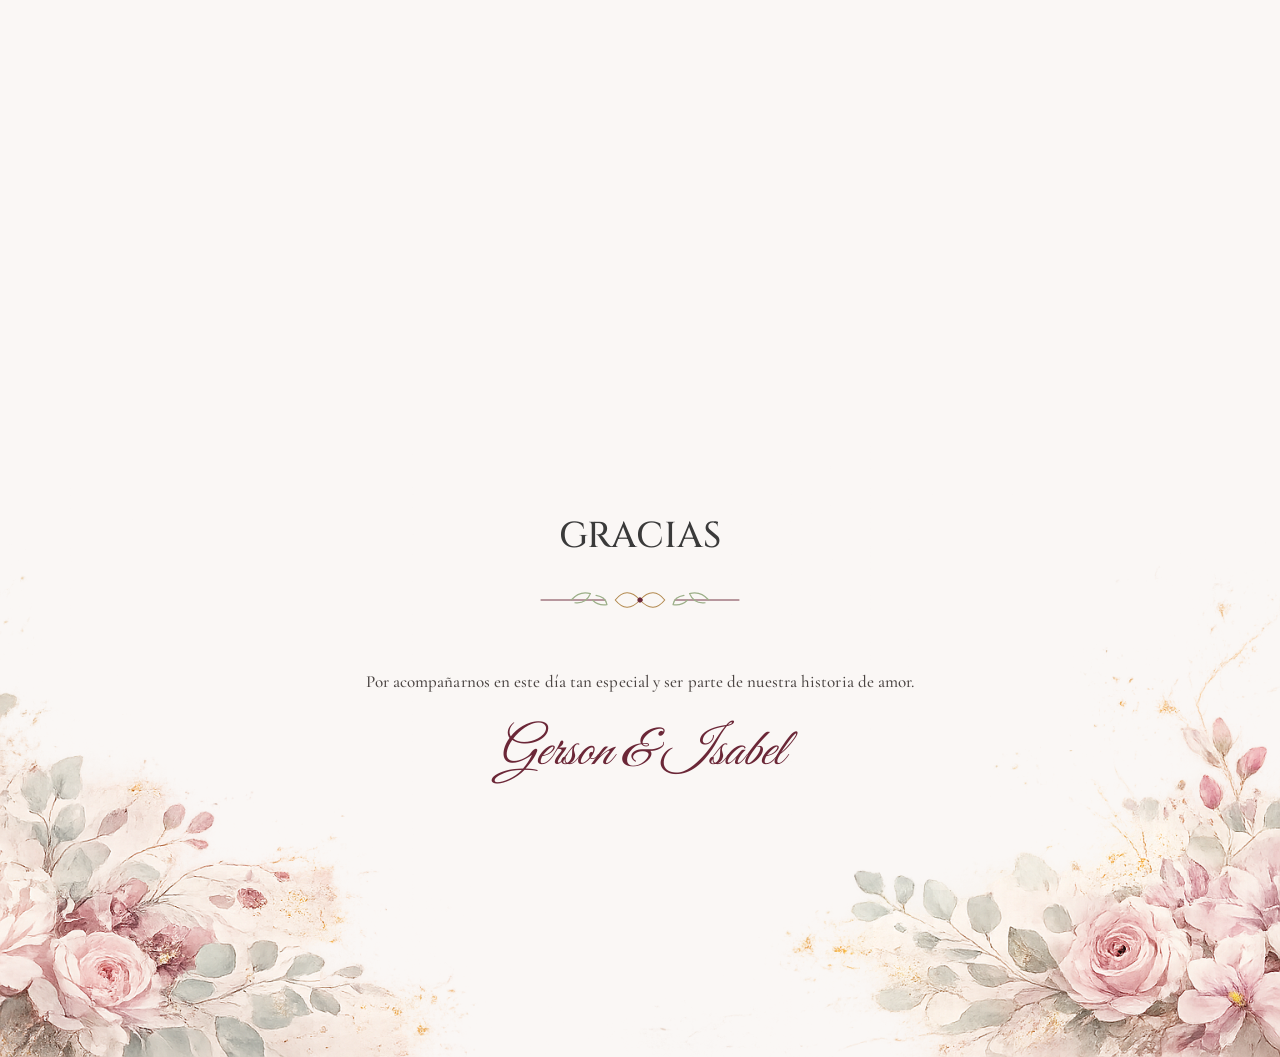
==== commit 4f9bb92b: "Sincroniza el ajuste del mensaje de apertura" ====
--- a/invitacion-v151.html
+++ b/invitacion-v151.html
@@ -49,7 +49,7 @@
     fetchpriority="high"
 >
 <!-- Estilos de la invitación -->
-<link href="css/variables.css?v=170" rel="stylesheet">
+<link href="css/variables.css?v=171" rel="stylesheet">
 <link href="css/style.css?v=160" rel="stylesheet">
 
 <style>
--- a/css/variables.css
+++ b/css/variables.css
@@ -335,3 +335,26 @@
         font-size: clamp(13px, 3.7vw, 15px);
     }
 }
+
+/* =====================================================
+   v171 · Ajusta “¡NOS CASAMOS!” dentro de la tarjeta
+   ===================================================== */
+.envelope-intro .envelope-welcome-message .welcome-wedding-title {
+    display: block;
+    width: auto;
+    max-width: 82%;
+    margin-right: auto !important;
+    margin-left: auto !important;
+    font-size: clamp(30px, 4.2vw, 44px) !important;
+    line-height: .95 !important;
+    letter-spacing: 0 !important;
+    text-align: center;
+    white-space: nowrap !important;
+}
+
+@media (max-width: 600px) {
+    .envelope-intro .envelope-welcome-message .welcome-wedding-title {
+        max-width: 84%;
+        font-size: clamp(24px, 7.2vw, 32px) !important;
+    }
+}
